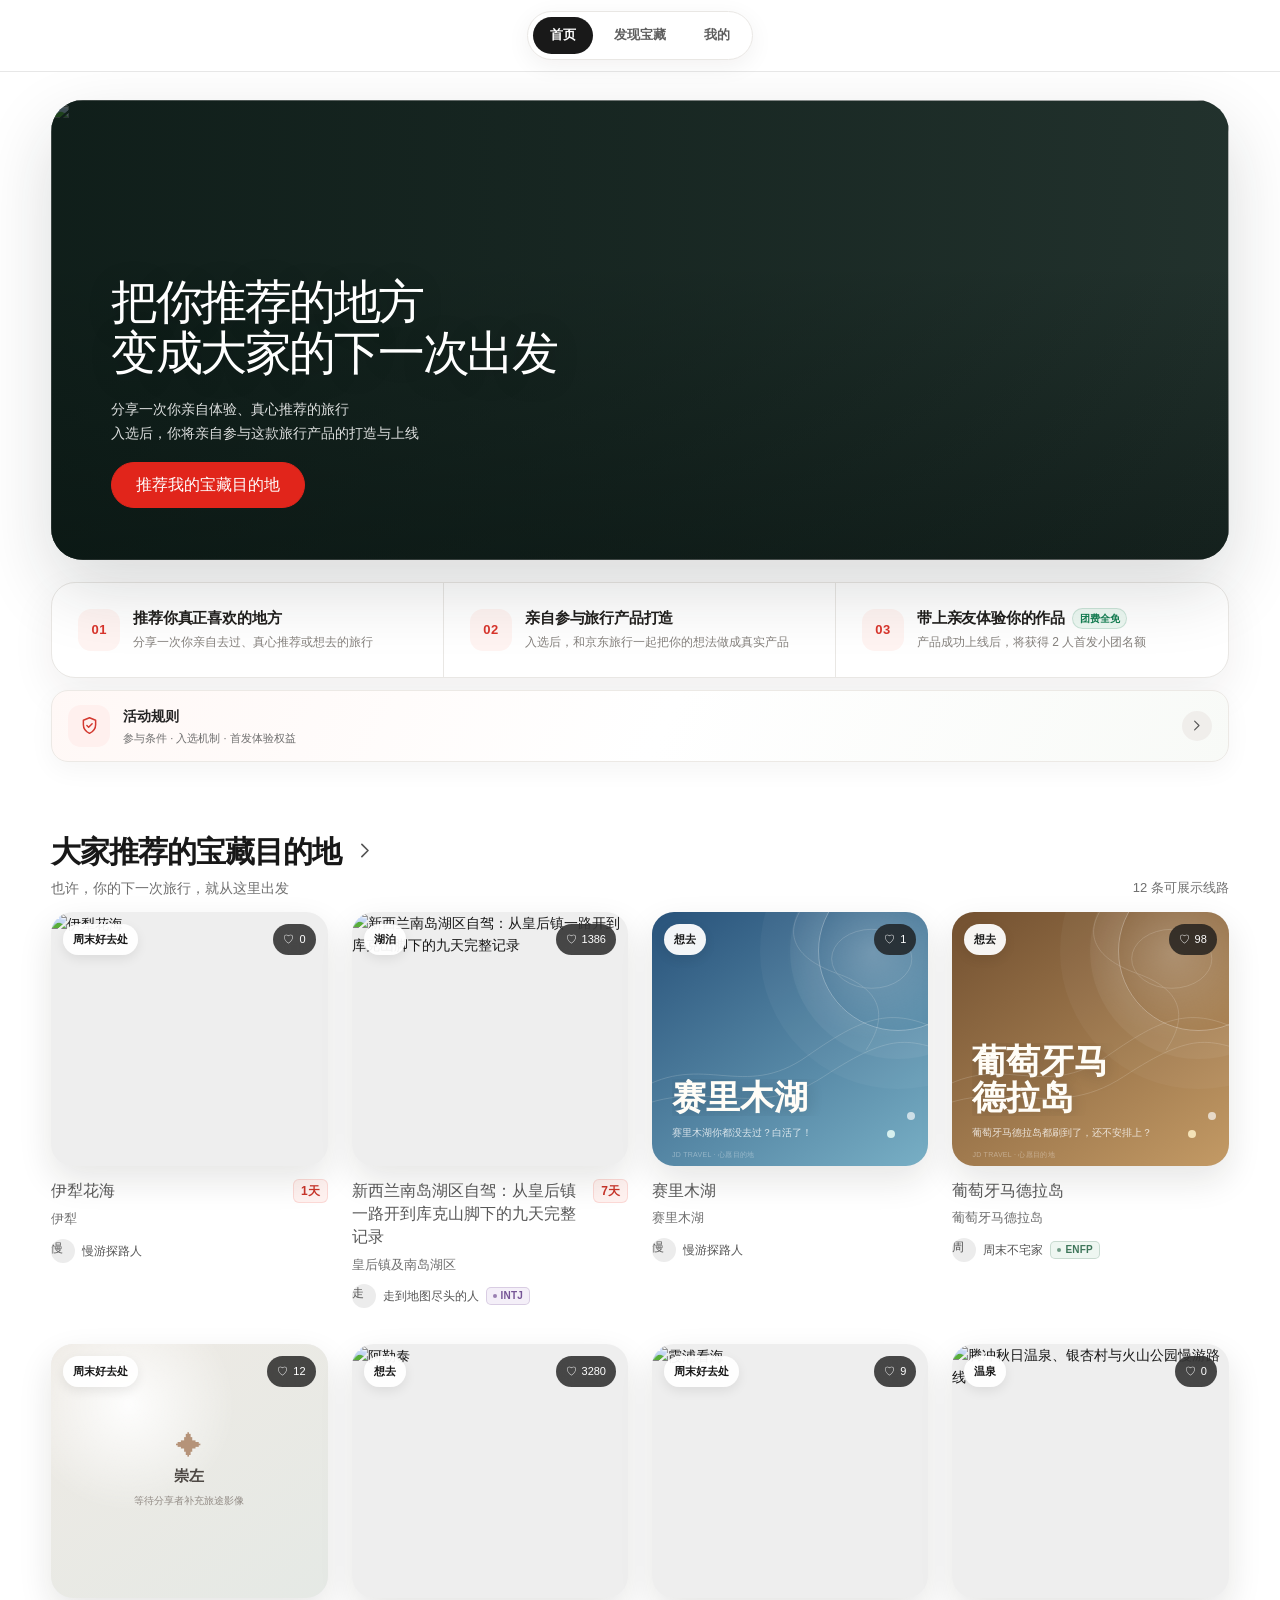
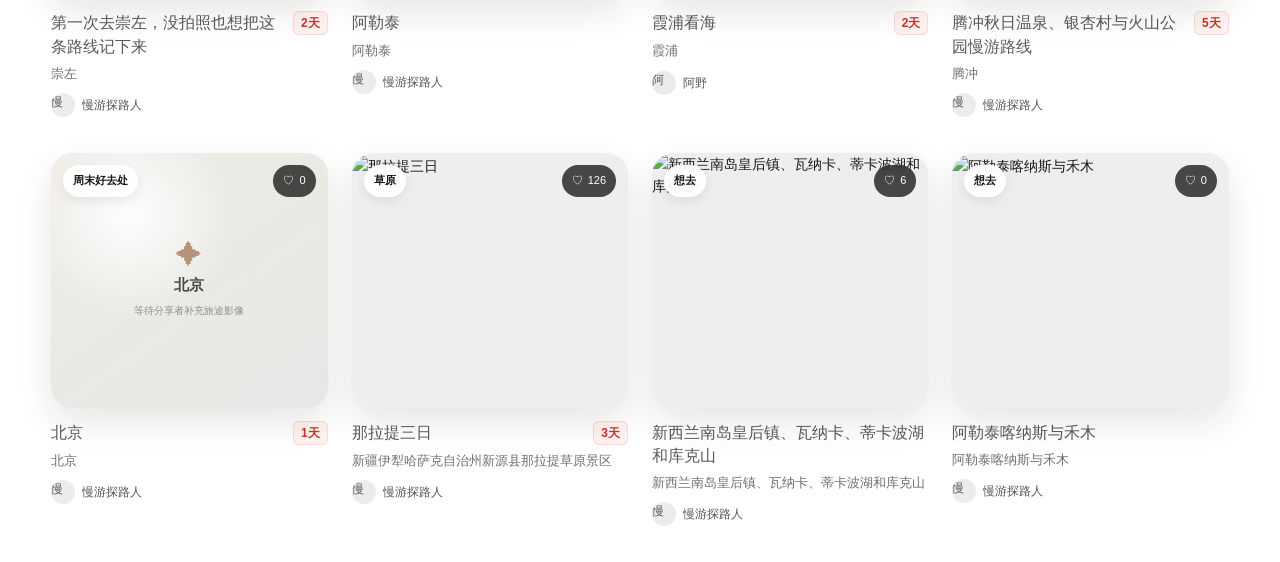
==== app/index.html @ 559a88b2 "Update preview title" ====
<!doctype html>
<html lang="zh-CN">
  <head>
    <meta charset="UTF-8">
    <meta name="viewport" content="width=device-width, initial-scale=1.0">
    <title>集着出去玩（内测）</title>
    <script type="module" crossorigin src="./assets/index-DpXJn8Mh.js"></script>
    <link rel="stylesheet" crossorigin href="./assets/index-B_d1vP-i.css">
  </head>
  <body>
    <div id="customRoot"></div>
  </body>
</html>
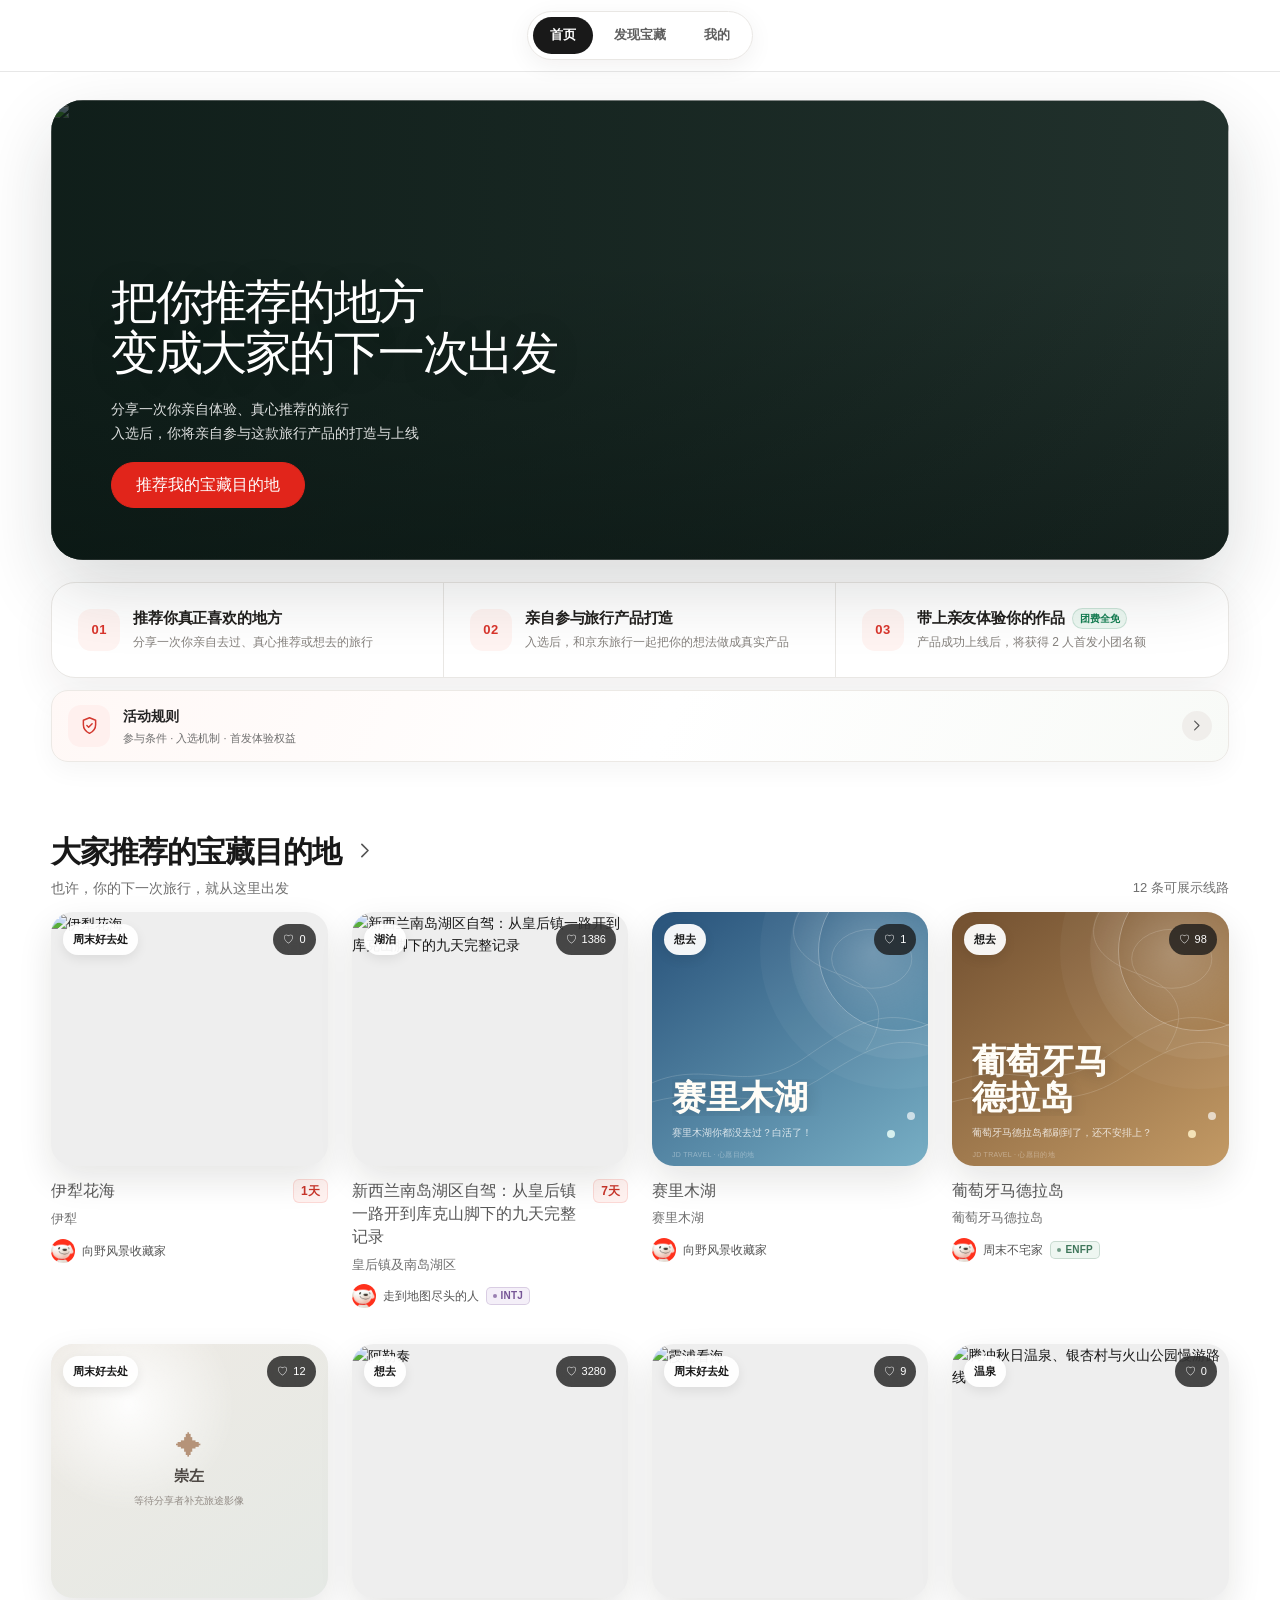
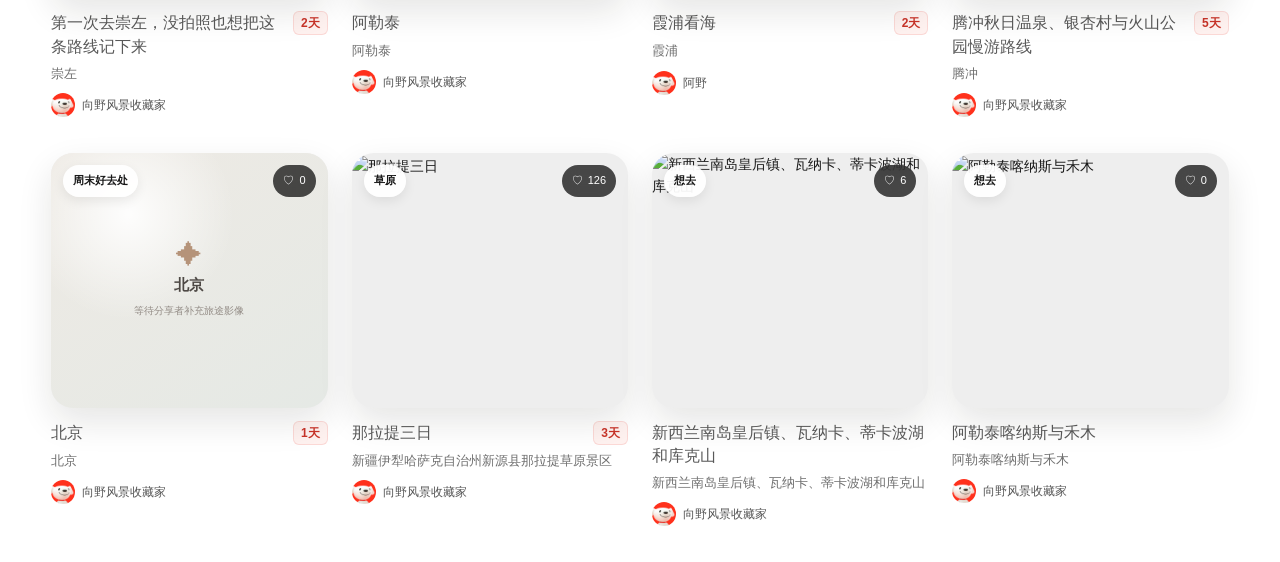
==== commit 4df42aaf: "Add default profile avatar" ====
--- a/app/index.html
+++ b/app/index.html
@@ -4,7 +4,7 @@
     <meta charset="UTF-8">
     <meta name="viewport" content="width=device-width, initial-scale=1.0">
     <title>集着出去玩（内测）</title>
-    <script type="module" crossorigin src="./assets/index-DpXJn8Mh.js"></script>
+    <script type="module" crossorigin src="./assets/index-f9IXZEiB.js"></script>
     <link rel="stylesheet" crossorigin href="./assets/index-B_d1vP-i.css">
   </head>
   <body>
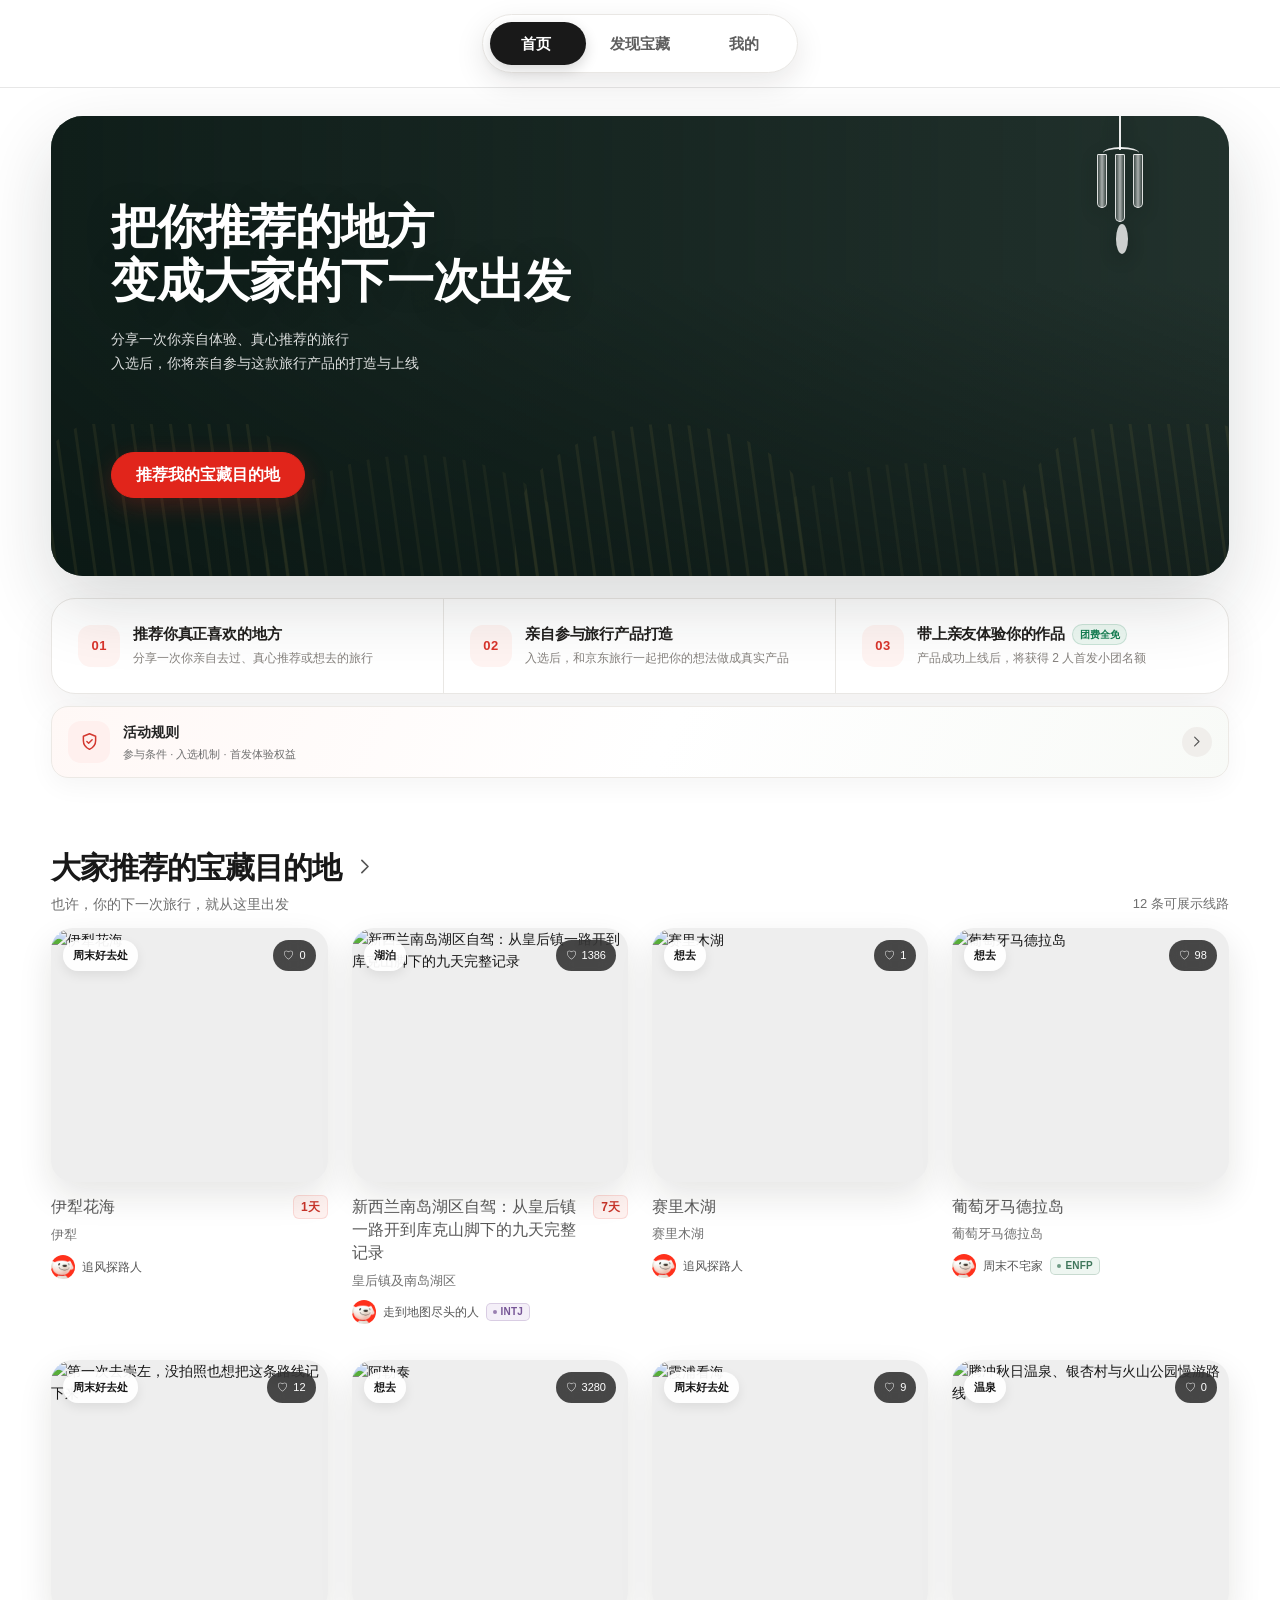
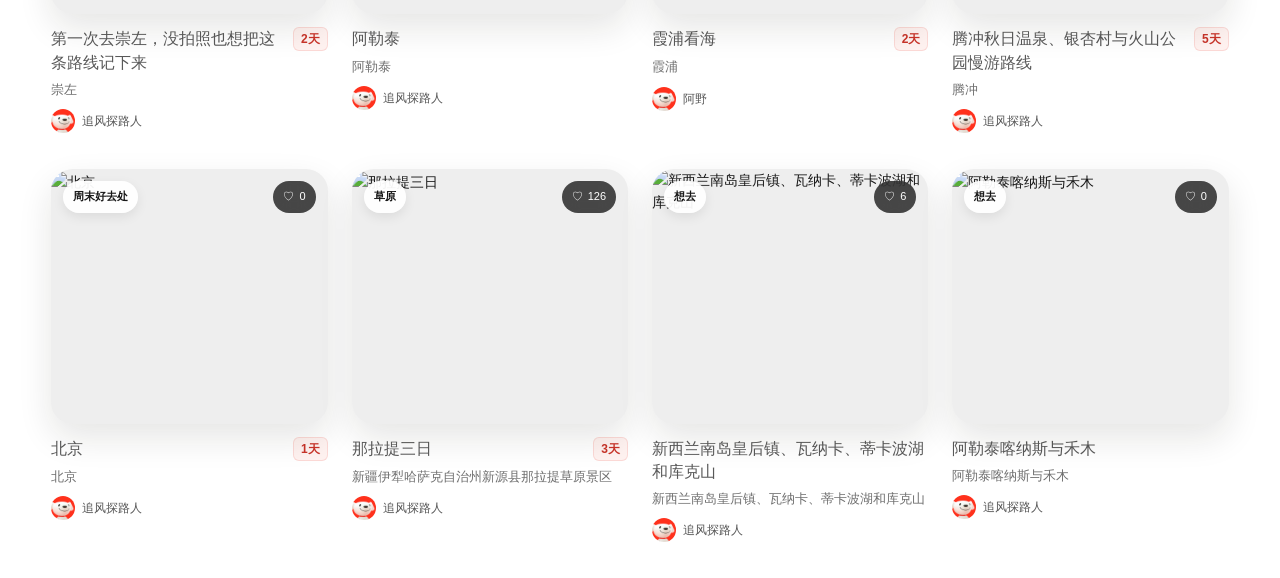
==== commit 45ce6eb8: "Sync latest mobile preview" ====
--- a/app/index.html
+++ b/app/index.html
@@ -4,8 +4,8 @@
     <meta charset="UTF-8">
     <meta name="viewport" content="width=device-width, initial-scale=1.0">
     <title>集着出去玩（内测）</title>
-    <script type="module" crossorigin src="./assets/index-f9IXZEiB.js"></script>
-    <link rel="stylesheet" crossorigin href="./assets/index-B_d1vP-i.css">
+    <script type="module" crossorigin src="./assets/index-DPObmPVU.js"></script>
+    <link rel="stylesheet" crossorigin href="./assets/index-DCfdMtRC.css">
   </head>
   <body>
     <div id="customRoot"></div>
--- a/app/assets/index-DCfdMtRC.css
+++ b/app/assets/index-DCfdMtRC.css
@@ -0,0 +1 @@
+[class*=jd-]::-ms-clear,[class*=jd-] input::-ms-clear,[class*=jd-] input::-ms-reveal,[class^=jd-]::-ms-clear,[class^=jd-] input::-ms-clear,[class^=jd-] input::-ms-reveal{display:none}body,html{width:100%;height:100%}input::-ms-clear,input::-ms-reveal{display:none}*,:after,:before{box-sizing:border-box}html{font-family:sans-serif;line-height:1.15;-webkit-text-size-adjust:100%;-ms-text-size-adjust:100%;-ms-overflow-style:scrollbar;-webkit-tap-highlight-color:rgba(0,0,0,0)}@-ms-viewport{width:device-width}body{margin:0;color:var(--jd-color-text-300);font-size:var(--jd-font-size-14);font-family:var(--jd-font-family);font-variant:tabular-nums;line-height:var(--jd-line-height-base);background-color:var(--jd-color-surface-200);font-feature-settings:"tnum"}[tabindex="-1"]:focus{outline:none!important}hr{box-sizing:content-box;height:0;overflow:visible}h1,h2,h3,h4,h5,h6{margin-top:0;margin-bottom:.5em;color:var(--jd-color-text-300);font-weight:500}p{margin-top:0;margin-bottom:1em}abbr[data-original-title],abbr[title]{text-decoration:underline;-webkit-text-decoration:underline dotted;text-decoration:underline dotted;border-bottom:0;cursor:help}address{margin-bottom:1em;font-style:normal;line-height:inherit}input[type=number],input[type=password],input[type=text],textarea{-webkit-appearance:none}dl,ol,ul{margin-top:0;margin-bottom:1em}ol ol,ol ul,ul ol,ul ul{margin-bottom:0}dt{font-weight:500}dd{margin-bottom:.5em;margin-left:0}blockquote{margin:0 0 1em}dfn{font-style:italic}b,strong{font-weight:bolder}small{font-size:80%}sub,sup{position:relative;font-size:75%;line-height:0;vertical-align:baseline}sub{bottom:-.25em}sup{top:-.5em}a{color:var(--jd-color-brand-normal);text-decoration:none;background-color:transparent;outline:none;cursor:pointer;transition:color .3s;-webkit-text-decoration-skip:objects}a:hover{color:var(--jd-color-brand-hover)}a:active{color:var(--jd-color-brand-active)}a:active,a:focus,a:hover{text-decoration:none;outline:0}a[disabled]{color:var(--jd-color-text-100);cursor:not-allowed}code,kbd,pre,samp{font-size:1em;font-family:var(--jd-font-family)}pre{margin-top:0;margin-bottom:1em;overflow:auto}figure{margin:0 0 1em}img{vertical-align:middle;border-style:none}[role=button],a,area,button,input:not([type=range]),label,select,summary,textarea{touch-action:manipulation}table{border-collapse:collapse}caption{padding-top:.75em;padding-bottom:.3em;color:var(--jd-color-text-200);text-align:left;caption-side:bottom}button,input,optgroup,select,textarea{margin:0;color:inherit;font-size:inherit;font-family:inherit;line-height:inherit}button,input{overflow:visible}button,select{text-transform:none}[type=reset],[type=submit],button,html [type=button]{-webkit-appearance:button}[type=button]::-moz-focus-inner,[type=reset]::-moz-focus-inner,[type=submit]::-moz-focus-inner,button::-moz-focus-inner{padding:0;border-style:none}input[type=checkbox],input[type=radio]{box-sizing:border-box;padding:0}input[type=date],input[type=datetime-local],input[type=month],input[type=time]{-webkit-appearance:listbox}textarea{overflow:auto;resize:vertical}fieldset{min-width:0;margin:0;padding:0;border:0}legend{display:block;width:100%;max-width:100%;margin-bottom:.5em;padding:0;color:inherit;font-size:1.5em;line-height:inherit;white-space:normal}progress{vertical-align:baseline}[type=number]::-webkit-inner-spin-button,[type=number]::-webkit-outer-spin-button{height:auto}[type=search]{outline-offset:-2px;-webkit-appearance:none}[type=search]::-webkit-search-cancel-button,[type=search]::-webkit-search-decoration{-webkit-appearance:none}::-webkit-file-upload-button{font:inherit;-webkit-appearance:button}output{display:inline-block}summary{display:list-item}template{display:none}[hidden]{display:none!important}mark{padding:.2em;background-color:var(--jd-color-yellow-1)}::-moz-selection{color:var(--jd-color-text-white);background:var(--jd-color-brand-normal)}::selection{color:var(--jd-color-text-white);background:var(--jd-color-brand-normal)}.clearfix:after,.clearfix:before{display:table;content:""}.clearfix:after{clear:both}.jd-icon{text-rendering:optimizelegibility}.jd-icon>*{line-height:1}.jd-icon svg{display:inline-block}.jd-icon:before{display:none}.jd-icon .jd-icon-icon{display:block}.jd-icon>.jd-icon{line-height:0;vertical-align:0}.jd-icon[tabindex]{cursor:pointer}.jd-icon-spin,.jd-icon-spin:before{display:inline-block;animation:loadingCircle 1s linear infinite}.jd-fade-appear,.jd-fade-enter,.jd-fade-leave{animation-duration:.2s;animation-fill-mode:both;animation-play-state:paused}.jd-fade-appear.jd-fade-appear-active,.jd-fade-enter.jd-fade-enter-active{animation-name:FadeIn;animation-play-state:running}.jd-fade-leave.jd-fade-leave-active{animation-name:FadeOut;animation-play-state:running;pointer-events:none}.jd-fade-appear,.jd-fade-enter{opacity:0}.jd-fade-appear,.jd-fade-enter,.jd-fade-leave{animation-timing-function:linear}@keyframes FadeIn{0%{opacity:0}to{opacity:1}}@keyframes FadeOut{0%{opacity:1}to{opacity:0}}.jd-move-up-appear,.jd-move-up-enter,.jd-move-up-leave{animation-duration:.2s;animation-fill-mode:both;animation-play-state:paused}.jd-move-up-appear.jd-move-up-appear-active,.jd-move-up-enter.jd-move-up-enter-active{animation-name:MoveUpIn;animation-play-state:running}.jd-move-up-leave.jd-move-up-leave-active{animation-name:MoveUpOut;animation-play-state:running;pointer-events:none}.jd-move-up-appear,.jd-move-up-enter{opacity:0;animation-timing-function:cubic-bezier(.08,.82,.17,1)}.jd-move-up-leave{animation-timing-function:cubic-bezier(.6,.04,.98,.34)}.jd-move-down-appear,.jd-move-down-enter,.jd-move-down-leave{animation-duration:.2s;animation-fill-mode:both;animation-play-state:paused}.jd-move-down-appear.jd-move-down-appear-active,.jd-move-down-enter.jd-move-down-enter-active{animation-name:MoveDownIn;animation-play-state:running}.jd-move-down-leave.jd-move-down-leave-active{animation-name:MoveDownOut;animation-play-state:running;pointer-events:none}.jd-move-down-appear,.jd-move-down-enter{opacity:0;animation-timing-function:cubic-bezier(.08,.82,.17,1)}.jd-move-down-leave{animation-timing-function:cubic-bezier(.6,.04,.98,.34)}.jd-move-left-appear,.jd-move-left-enter,.jd-move-left-leave{animation-duration:.2s;animation-fill-mode:both;animation-play-state:paused}.jd-move-left-appear.jd-move-left-appear-active,.jd-move-left-enter.jd-move-left-enter-active{animation-name:MoveLeftIn;animation-play-state:running}.jd-move-left-leave.jd-move-left-leave-active{animation-name:MoveLeftOut;animation-play-state:running;pointer-events:none}.jd-move-left-appear,.jd-move-left-enter{opacity:0;animation-timing-function:cubic-bezier(.08,.82,.17,1)}.jd-move-left-leave{animation-timing-function:cubic-bezier(.6,.04,.98,.34)}.jd-move-right-appear,.jd-move-right-enter,.jd-move-right-leave{animation-duration:.2s;animation-fill-mode:both;animation-play-state:paused}.jd-move-right-appear.jd-move-right-appear-active,.jd-move-right-enter.jd-move-right-enter-active{animation-name:MoveRightIn;animation-play-state:running}.jd-move-right-leave.jd-move-right-leave-active{animation-name:MoveRightOut;animation-play-state:running;pointer-events:none}.jd-move-right-appear,.jd-move-right-enter{opacity:0;animation-timing-function:cubic-bezier(.08,.82,.17,1)}.jd-move-right-leave{animation-timing-function:cubic-bezier(.6,.04,.98,.34)}@keyframes MoveDownIn{0%{transform:translateY(100%);transform-origin:0 0;opacity:0}to{transform:translateY(0);transform-origin:0 0;opacity:1}}@keyframes MoveDownOut{0%{transform:translateY(0);transform-origin:0 0;opacity:1}to{transform:translateY(100%);transform-origin:0 0;opacity:0}}@keyframes MoveLeftIn{0%{transform:translate(-100%);transform-origin:0 0;opacity:0}to{transform:translate(0);transform-origin:0 0;opacity:1}}@keyframes MoveLeftOut{0%{transform:translate(0);transform-origin:0 0;opacity:1}to{transform:translate(-100%);transform-origin:0 0;opacity:0}}@keyframes MoveRightIn{0%{transform:translate(100%);transform-origin:0 0;opacity:0}to{transform:translate(0);transform-origin:0 0;opacity:1}}@keyframes MoveRightOut{0%{transform:translate(0);transform-origin:0 0;opacity:1}to{transform:translate(100%);transform-origin:0 0;opacity:0}}@keyframes MoveUpIn{0%{transform:translateY(-100%);transform-origin:0 0;opacity:0}to{transform:translateY(0);transform-origin:0 0;opacity:1}}@keyframes MoveUpOut{0%{transform:translateY(0);transform-origin:0 0;opacity:1}to{transform:translateY(-100%);transform-origin:0 0;opacity:0}}@keyframes loadingCircle{to{transform:rotate(1turn)}}[jd-click-animating-without-extra-node=true],[jd-click-animating=true]{position:relative}html{--wave-shadow-color:var(--jd-color-brand-normal);--scroll-bar:0}.jd-click-animating-node,[jd-click-animating-without-extra-node=true]:after{position:absolute;inset:0;display:block;border-radius:inherit;box-shadow:none;opacity:.2;content:"";pointer-events:none}@keyframes waveEffect{to{box-shadow:0 0 0 var(--jd-color-brand-normal);box-shadow:0 0 0 6px var(--wave-shadow-color)}}@keyframes fadeEffect{to{opacity:0}}.jd-slide-up-appear,.jd-slide-up-enter,.jd-slide-up-leave{animation-duration:.2s;animation-fill-mode:both;animation-play-state:paused}.jd-slide-up-appear.jd-slide-up-appear-active,.jd-slide-up-enter.jd-slide-up-enter-active{animation-name:SlideUpIn;animation-play-state:running}.jd-slide-up-leave.jd-slide-up-leave-active{animation-name:SlideUpOut;animation-play-state:running;pointer-events:none}.jd-slide-up-appear,.jd-slide-up-enter{transform:scale(0);transform-origin:0 0;opacity:0;animation-timing-function:cubic-bezier(.23,1,.32,1);animation-duration:.1s}.jd-slide-up-leave{animation-timing-function:cubic-bezier(.755,.05,.855,.06);animation-duration:.1s}.jd-slide-down-appear,.jd-slide-down-enter,.jd-slide-down-leave{animation-duration:.2s;animation-fill-mode:both;animation-play-state:paused}.jd-slide-down-appear.jd-slide-down-appear-active,.jd-slide-down-enter.jd-slide-down-enter-active{animation-name:SlideDownIn;animation-play-state:running}.jd-slide-down-leave.jd-slide-down-leave-active{animation-name:SlideDownOut;animation-play-state:running;pointer-events:none}.jd-slide-down-appear,.jd-slide-down-enter{transform:scale(0);transform-origin:0 0;opacity:0;animation-timing-function:cubic-bezier(.23,1,.32,1);animation-duration:.1s}.jd-slide-down-leave{animation-timing-function:cubic-bezier(.755,.05,.855,.06);animation-duration:.1s}.jd-slide-left-appear,.jd-slide-left-enter,.jd-slide-left-leave{animation-duration:.2s;animation-fill-mode:both;animation-play-state:paused}.jd-slide-left-appear.jd-slide-left-appear-active,.jd-slide-left-enter.jd-slide-left-enter-active{animation-name:SlideLeftIn;animation-play-state:running}.jd-slide-left-leave.jd-slide-left-leave-active{animation-name:SlideLeftOut;animation-play-state:running;pointer-events:none}.jd-slide-left-appear,.jd-slide-left-enter{transform:scale(0);transform-origin:0 0;opacity:0;animation-timing-function:cubic-bezier(.23,1,.32,1);animation-duration:.1s}.jd-slide-left-leave{animation-timing-function:cubic-bezier(.755,.05,.855,.06);animation-duration:.1s}.jd-slide-right-appear,.jd-slide-right-enter,.jd-slide-right-leave{animation-duration:.2s;animation-fill-mode:both;animation-play-state:paused}.jd-slide-right-appear.jd-slide-right-appear-active,.jd-slide-right-enter.jd-slide-right-enter-active{animation-name:SlideRightIn;animation-play-state:running}.jd-slide-right-leave.jd-slide-right-leave-active{animation-name:SlideRightOut;animation-play-state:running;pointer-events:none}.jd-slide-right-appear,.jd-slide-right-enter{transform:scale(0);transform-origin:0 0;opacity:0;animation-timing-function:cubic-bezier(.23,1,.32,1);animation-duration:.1s}.jd-slide-right-leave{animation-timing-function:cubic-bezier(.755,.05,.855,.06);animation-duration:.1s}@keyframes SlideUpIn{0%{transform:scaleY(.8);transform-origin:0 0;opacity:0}to{transform:scaleY(1);transform-origin:0 0;opacity:1}}@keyframes SlideUpOut{0%{transform:scaleY(1);transform-origin:0 0;opacity:1}to{transform:scaleY(.8);transform-origin:0 0;opacity:0}}@keyframes SlideDownIn{0%{transform:scaleY(.8);transform-origin:100% 100%;opacity:0}to{transform:scaleY(1);transform-origin:100% 100%;opacity:1}}@keyframes SlideDownOut{0%{transform:scaleY(1);transform-origin:100% 100%;opacity:1}to{transform:scaleY(.8);transform-origin:100% 100%;opacity:0}}@keyframes SlideLeftIn{0%{transform:scaleX(.8);transform-origin:0 0;opacity:0}to{transform:scaleX(1);transform-origin:0 0;opacity:1}}@keyframes SlideLeftOut{0%{transform:scaleX(1);transform-origin:0 0;opacity:1}to{transform:scaleX(.8);transform-origin:0 0;opacity:0}}@keyframes SlideRightIn{0%{transform:scaleX(.8);transform-origin:100% 0;opacity:0}to{transform:scaleX(1);transform-origin:100% 0;opacity:1}}@keyframes SlideRightOut{0%{transform:scaleX(1);transform-origin:100% 0;opacity:1}to{transform:scaleX(.8);transform-origin:100% 0;opacity:0}}.jd-zoom-appear,.jd-zoom-enter,.jd-zoom-leave{animation-duration:.2s;animation-fill-mode:both;animation-play-state:paused}.jd-zoom-appear.jd-zoom-appear-active,.jd-zoom-enter.jd-zoom-enter-active{animation-name:ZoomIn;animation-play-state:running}.jd-zoom-leave.jd-zoom-leave-active{animation-name:ZoomOut;animation-play-state:running;pointer-events:none}.jd-zoom-appear,.jd-zoom-enter{transform:scale(0);opacity:0;animation-timing-function:cubic-bezier(.08,.82,.17,1)}.jd-zoom-appear-prepare,.jd-zoom-enter-prepare{transform:none}.jd-zoom-leave{animation-timing-function:cubic-bezier(.78,.14,.15,.86)}.jd-zoom-big-appear,.jd-zoom-big-enter,.jd-zoom-big-leave{animation-duration:.2s;animation-fill-mode:both;animation-play-state:paused}.jd-zoom-big-appear.jd-zoom-big-appear-active,.jd-zoom-big-enter.jd-zoom-big-enter-active{animation-name:ZoomBigIn;animation-play-state:running}.jd-zoom-big-leave.jd-zoom-big-leave-active{animation-name:ZoomBigOut;animation-play-state:running;pointer-events:none}.jd-zoom-big-appear,.jd-zoom-big-enter{transform:scale(0);opacity:0;animation-timing-function:cubic-bezier(.08,.82,.17,1)}.jd-zoom-big-appear-prepare,.jd-zoom-big-enter-prepare{transform:none}.jd-zoom-big-leave{animation-timing-function:cubic-bezier(.78,.14,.15,.86)}.jd-zoom-big-fast-appear,.jd-zoom-big-fast-enter,.jd-zoom-big-fast-leave{animation-duration:.1s;animation-fill-mode:both;animation-play-state:paused}.jd-zoom-big-fast-appear.jd-zoom-big-fast-appear-active,.jd-zoom-big-fast-enter.jd-zoom-big-fast-enter-active{animation-name:ZoomBigIn;animation-play-state:running}.jd-zoom-big-fast-leave.jd-zoom-big-fast-leave-active{animation-name:ZoomBigOut;animation-play-state:running;pointer-events:none}.jd-zoom-big-fast-appear,.jd-zoom-big-fast-enter{transform:scale(0);opacity:0;animation-timing-function:cubic-bezier(.08,.82,.17,1)}.jd-zoom-big-fast-appear-prepare,.jd-zoom-big-fast-enter-prepare{transform:none}.jd-zoom-big-fast-leave{animation-timing-function:cubic-bezier(.78,.14,.15,.86)}.jd-zoom-up-appear,.jd-zoom-up-enter,.jd-zoom-up-leave{animation-duration:.2s;animation-fill-mode:both;animation-play-state:paused}.jd-zoom-up-appear.jd-zoom-up-appear-active,.jd-zoom-up-enter.jd-zoom-up-enter-active{animation-name:ZoomUpIn;animation-play-state:running}.jd-zoom-up-leave.jd-zoom-up-leave-active{animation-name:ZoomUpOut;animation-play-state:running;pointer-events:none}.jd-zoom-up-appear,.jd-zoom-up-enter{transform:scale(0);opacity:0;animation-timing-function:cubic-bezier(.08,.82,.17,1)}.jd-zoom-up-appear-prepare,.jd-zoom-up-enter-prepare{transform:none}.jd-zoom-up-leave{animation-timing-function:cubic-bezier(.78,.14,.15,.86)}.jd-zoom-down-appear,.jd-zoom-down-enter,.jd-zoom-down-leave{animation-duration:.2s;animation-fill-mode:both;animation-play-state:paused}.jd-zoom-down-appear.jd-zoom-down-appear-active,.jd-zoom-down-enter.jd-zoom-down-enter-active{animation-name:ZoomDownIn;animation-play-state:running}.jd-zoom-down-leave.jd-zoom-down-leave-active{animation-name:ZoomDownOut;animation-play-state:running;pointer-events:none}.jd-zoom-down-appear,.jd-zoom-down-enter{transform:scale(0);opacity:0;animation-timing-function:cubic-bezier(.08,.82,.17,1)}.jd-zoom-down-appear-prepare,.jd-zoom-down-enter-prepare{transform:none}.jd-zoom-down-leave{animation-timing-function:cubic-bezier(.78,.14,.15,.86)}.jd-zoom-left-appear,.jd-zoom-left-enter,.jd-zoom-left-leave{animation-duration:.2s;animation-fill-mode:both;animation-play-state:paused}.jd-zoom-left-appear.jd-zoom-left-appear-active,.jd-zoom-left-enter.jd-zoom-left-enter-active{animation-name:ZoomLeftIn;animation-play-state:running}.jd-zoom-left-leave.jd-zoom-left-leave-active{animation-name:ZoomLeftOut;animation-play-state:running;pointer-events:none}.jd-zoom-left-appear,.jd-zoom-left-enter{transform:scale(0);opacity:0;animation-timing-function:cubic-bezier(.08,.82,.17,1)}.jd-zoom-left-appear-prepare,.jd-zoom-left-enter-prepare{transform:none}.jd-zoom-left-leave{animation-timing-function:cubic-bezier(.78,.14,.15,.86)}.jd-zoom-right-appear,.jd-zoom-right-enter,.jd-zoom-right-leave{animation-duration:.2s;animation-fill-mode:both;animation-play-state:paused}.jd-zoom-right-appear.jd-zoom-right-appear-active,.jd-zoom-right-enter.jd-zoom-right-enter-active{animation-name:ZoomRightIn;animation-play-state:running}.jd-zoom-right-leave.jd-zoom-right-leave-active{animation-name:ZoomRightOut;animation-play-state:running;pointer-events:none}.jd-zoom-right-appear,.jd-zoom-right-enter{transform:scale(0);opacity:0;animation-timing-function:cubic-bezier(.08,.82,.17,1)}.jd-zoom-right-appear-prepare,.jd-zoom-right-enter-prepare{transform:none}.jd-zoom-right-leave{animation-timing-function:cubic-bezier(.78,.14,.15,.86)}@keyframes ZoomIn{0%{transform:scale(.2);opacity:0}to{transform:scale(1);opacity:1}}@keyframes ZoomOut{0%{transform:scale(1)}to{transform:scale(.2);opacity:0}}@keyframes ZoomBigIn{0%{transform:scale(.8);opacity:0}to{transform:scale(1);opacity:1}}@keyframes ZoomBigOut{0%{transform:scale(1)}to{transform:scale(.8);opacity:0}}@keyframes ZoomUpIn{0%{transform:scale(.8);transform-origin:50% 0;opacity:0}to{transform:scale(1);transform-origin:50% 0}}@keyframes ZoomUpOut{0%{transform:scale(1);transform-origin:50% 0}to{transform:scale(.8);transform-origin:50% 0;opacity:0}}@keyframes ZoomLeftIn{0%{transform:scale(.8);transform-origin:0 50%;opacity:0}to{transform:scale(1);transform-origin:0 50%}}@keyframes ZoomLeftOut{0%{transform:scale(1);transform-origin:0 50%}to{transform:scale(.8);transform-origin:0 50%;opacity:0}}@keyframes ZoomRightIn{0%{transform:scale(.8);transform-origin:100% 50%;opacity:0}to{transform:scale(1);transform-origin:100% 50%}}@keyframes ZoomRightOut{0%{transform:scale(1);transform-origin:100% 50%}to{transform:scale(.8);transform-origin:100% 50%;opacity:0}}@keyframes ZoomDownIn{0%{transform:scale(.8);transform-origin:50% 100%;opacity:0}to{transform:scale(1);transform-origin:50% 100%}}@keyframes ZoomDownOut{0%{transform:scale(1);transform-origin:50% 100%}to{transform:scale(.8);transform-origin:50% 100%;opacity:0}}.ant-motion-collapse-legacy{overflow:hidden}.ant-motion-collapse,.ant-motion-collapse-legacy-active{transition:height .2s cubic-bezier(.645,.045,.355,1),opacity .2s cubic-bezier(.645,.045,.355,1)!important}.ant-motion-collapse{overflow:hidden}:root{--jd-color-red-1:#fceded;--jd-color-red-2:#fedada;--jd-color-red-3:#fdb1b3;--jd-color-red-4:#f88996;--jd-color-red-5:#fb6270;--jd-color-red-6:#f33b50;--jd-color-red-7:#c22f40;--jd-color-red-8:#922330;--jd-color-red-9:#611820;--jd-color-red-10:#310c10;--jd-color-orange-1:#fcefe0;--jd-color-orange-2:#fddebf;--jd-color-orange-3:#f9c999;--jd-color-orange-4:#f6b585;--jd-color-orange-5:#fca754;--jd-color-orange-6:#f08433;--jd-color-orange-7:#c96524;--jd-color-orange-8:#904f1f;--jd-color-orange-9:#603514;--jd-color-orange-10:#301a0a;--jd-color-yellow-1:#fefaec;--jd-color-yellow-2:#f9f0d6;--jd-color-yellow-3:#fdebb5;--jd-color-yellow-4:#fbe08f;--jd-color-yellow-5:#fad66a;--jd-color-yellow-6:#f9cc45;--jd-color-yellow-7:#c7a337;--jd-color-yellow-8:#957a29;--jd-color-yellow-9:#64521c;--jd-color-yellow-10:#32290e;--jd-color-green-1:#e7f3f0;--jd-color-green-2:#b8f2d9;--jd-color-green-3:#7ee6b9;--jd-color-green-4:#4adf99;--jd-color-green-5:#00ca7f;--jd-color-green-6:#00b26f;--jd-color-green-7:#009a5f;--jd-color-green-8:#008350;--jd-color-green-9:#005734;--jd-color-green-10:#002f1a;--jd-color-cyan-1:#e4f4f6;--jd-color-cyan-2:#d2f0f4;--jd-color-cyan-3:#a4e1e9;--jd-color-cyan-4:#77d2df;--jd-color-cyan-5:#49c3d4;--jd-color-cyan-6:#1cb4c9;--jd-color-cyan-7:#1690a1;--jd-color-cyan-8:#116c79;--jd-color-cyan-9:#0b4850;--jd-color-cyan-10:#062428;--jd-color-blue-1:#eaf1fe;--jd-color-blue-2:#d6e3fd;--jd-color-blue-3:#adc7fc;--jd-color-blue-4:#83abfa;--jd-color-blue-5:#598ef8;--jd-color-blue-6:#3768fa;--jd-color-blue-7:#1f57c8;--jd-color-blue-8:#174196;--jd-color-blue-9:#102d68;--jd-color-blue-10:#091a3c;--jd-color-purple-1:#f1ecfa;--jd-color-purple-2:#e2d9f5;--jd-color-purple-3:#c5b3eb;--jd-color-purple-4:#a98de0;--jd-color-purple-5:#8c67d6;--jd-color-purple-6:#6f41cc;--jd-color-purple-7:#5934a3;--jd-color-purple-8:#43277a;--jd-color-purple-9:#2c1a52;--jd-color-purple-10:#160d29;--jd-color-fuchsia-1:#faedfb;--jd-color-fuchsia-2:#f2d8f3;--jd-color-fuchsia-3:#e5b0e7;--jd-color-fuchsia-4:#d789da;--jd-color-fuchsia-5:#ca61ce;--jd-color-fuchsia-6:#bd3ac2;--jd-color-fuchsia-7:#972e9b;--jd-color-fuchsia-8:#712374;--jd-color-fuchsia-9:#4c174e;--jd-color-fuchsia-10:#260c27;--jd-color-gray-1:#f7f7f7;--jd-color-gray-2:#f0f0f0;--jd-color-gray-3:#ebebeb;--jd-color-gray-4:#e6e6e6;--jd-color-gray-5:#d9d9d9;--jd-color-gray-6:#ccc;--jd-color-gray-7:#b5b5b5;--jd-color-gray-8:#8c8c8c;--jd-color-gray-9:#666;--jd-color-gray-10:#595959;--jd-color-gray-11:#333;--jd-color-gray-12:#262626;--jd-color-white-1:hsla(0,0%,100%,.1);--jd-color-white-2:hsla(0,0%,100%,.2);--jd-color-white-3:hsla(0,0%,100%,.3);--jd-color-white-4:hsla(0,0%,100%,.4);--jd-color-white-5:hsla(0,0%,100%,.5);--jd-color-white-6:hsla(0,0%,100%,.6);--jd-color-white-7:hsla(0,0%,100%,.7);--jd-color-white-8:hsla(0,0%,100%,.8);--jd-color-white-9:hsla(0,0%,100%,.9);--jd-color-white-10:#fff;--jd-color-white-constant:#fff;--jd-color-black-1:rgba(0,0,0,.1);--jd-color-black-2:rgba(0,0,0,.2);--jd-color-black-3:rgba(0,0,0,.3);--jd-color-black-4:rgba(0,0,0,.4);--jd-color-black-5:rgba(0,0,0,.5);--jd-color-black-6:rgba(0,0,0,.6);--jd-color-black-7:rgba(0,0,0,.7);--jd-color-black-8:rgba(0,0,0,.8);--jd-color-black-9:rgba(0,0,0,.9);--jd-color-black-10:#000;--jd-filter-invert:invert(0);--jd-color-azure-1:#f0fcff;--jd-color-azure-2:#d6f5ff;--jd-color-azure-3:#ade8ff;--jd-color-azure-4:#85d8ff;--jd-color-azure-5:#5cc6ff;--jd-color-azure-6:#33b1ff;--jd-color-azure-7:#218cd9;--jd-color-azure-8:#126ab3;--jd-color-azure-9:#074c8c;--jd-color-azure-10:#043366;--jd-color-verdant-1:#fcfff0;--jd-color-verdant-2:#f3ffcc;--jd-color-verdant-3:#e2faa0;--jd-color-verdant-4:#c8ed72;--jd-color-verdant-5:#aee048;--jd-color-verdant-6:#93d321;--jd-color-verdant-7:#70ad13;--jd-color-verdant-8:#508708;--jd-color-verdant-9:#346101;--jd-color-verdant-10:#1d3b00;--jd-color-brand-40:rgba(38,107,246,.25098039215686274);--jd-color-brand-normal:var(--jd-color-blue-6);--jd-color-brand-hover:var(--jd-color-blue-5);--jd-color-brand-click:var(--jd-color-blue-7);--jd-color-brand-disable:var(--jd-color-blue-3);--jd-color-brand-border:var(--jd-color-blue-2);--jd-color-brand-background:var(--jd-color-blue-1);--jd-color-brand-light-normal:#f2f6fe;--jd-color-brand-light-hover:#f6f9ff;--jd-color-brand-light-click:#e5edfe;--jd-color-brand-light-disable:#f8fbff;--jd-color-brand-light-border:var(--jd-color-blue-2);--jd-color-brand-light-background:#f2f6fe;--jd-color-gradient-a-normal:linear-gradient(90deg,#005fee,#266bf6);--jd-color-gradient-a-hover:linear-gradient(90deg,#427bee,#5188f7);--jd-color-gradient-a-click:linear-gradient(90deg,#0f46b5,#1e55c4);--jd-color-gradient-a-disable:linear-gradient(90deg,#b4caf8,#b9cffc);--jd-color-gradient-b-normal:linear-gradient(90deg,#6f17ff,#8348ff);--jd-color-gradient-b-hover:linear-gradient(90deg,#8d46ff,#9c6dff);--jd-color-gradient-b-click:linear-gradient(90deg,#5a13cc,#693acc);--jd-color-gradient-b-disable:linear-gradient(90deg,#c6a3ff,#dbcaff);--jd-color-gradient-ai-normal:linear-gradient(259deg,#8f55fd,#6b36fa 30%,#6b36fa 85%,#3544eb);--jd-color-gradient-ai-hover:linear-gradient(264deg,#ae86fe,#9975fc 30%,#9772fc 85%,#7b7bf4);--jd-color-gradient-ai-click:linear-gradient(259deg,#6239b1,#4d27af 30%,#4b26af 85%,#2e2ea7);--jd-color-gradient-ai-disable:linear-gradient(259deg,#c9b3f4,#beaaf3 35%,#bca8f3 85%,#abacee);--jd-color-gradient-ai-border:linear-gradient(225deg,#eee7fb,#ebe5fa 30%,#eae4fa 85%,#e7e5fa);--jd-color-gradient-ai-background:linear-gradient(259deg,#f3efff,#f4f0ff 30%,#e9edff 85%,#d9ebff);--jd-color-gradient-ai-light-normal:linear-gradient(260deg,#fcf0ff -.2%,#f6f4ff 19.83%,#ebebff 99.93%);--jd-color-gradient-ai-light-hover:linear-gradient(260deg,#fdf7ff -.2%,#fdf8ff 19.83%,#f5f5ff 99.93%);--jd-color-gradient-ai-light-click:linear-gradient(260deg,#f3eeff -.2%,#f1ecff 19.83%,#ececfd 99.93%);--jd-color-gradient-ai-light-disable:linear-gradient(260deg,#f7f2fa -.2%,#f6f3fa 19.83%,#f1f0fa 99.93%);--jd-color-gradient-ai-light-border:linear-gradient(225deg,#f4effc,#f0ebfc 70%,#ebebfb);--jd-color-gradient-ai-light-background:linear-gradient(259deg,#faf6ff,#f2f5ff 70%,#f1f4ff);--jd-color-success-normal:var(--jd-color-green-6);--jd-color-success-hover:var(--jd-color-green-5);--jd-color-success-click:var(--jd-color-green-7);--jd-color-success-disable:var(--jd-color-green-3);--jd-color-success-border:var(--jd-color-green-2);--jd-color-success-background:var(--jd-color-green-1);--jd-color-warning-normal:var(--jd-color-orange-6);--jd-color-warning-hover:var(--jd-color-orange-5);--jd-color-warning-click:var(--jd-color-orange-7);--jd-color-warning-disable:var(--jd-color-orange-3);--jd-color-warning-border:var(--jd-color-orange-2);--jd-color-warning-background:var(--jd-color-orange-1);--jd-color-error-normal:var(--jd-color-red-6);--jd-color-error-hover:var(--jd-color-red-5);--jd-color-error-click:var(--jd-color-red-7);--jd-color-error-disable:var(--jd-color-red-3);--jd-color-error-border:var(--jd-color-red-2);--jd-color-error-background:var(--jd-color-red-1);--jd-color-info-normal:var(--jd-color-blue-6);--jd-color-info-hover:var(--jd-color-blue-5);--jd-color-info-click:var(--jd-color-blue-7);--jd-color-info-disable:var(--jd-color-blue-3);--jd-color-info-border:var(--jd-color-blue-2);--jd-color-info-background:var(--jd-color-blue-1);--jd-color-text-400:var(--jd-color-gray-12);--jd-color-text-300:var(--jd-color-gray-10);--jd-color-text-200:var(--jd-color-gray-8);--jd-color-text-100:var(--jd-color-gray-7);--jd-color-text-white:var(--jd-color-white-constant);--jd-color-line-300:var(--jd-color-gray-7);--jd-color-line-200:var(--jd-color-gray-5);--jd-color-line-100:var(--jd-color-gray-3);--jd-color-line-white:var(--jd-color-white-10);--jd-color-fill-300:var(--jd-color-gray-5);--jd-color-fill-200:var(--jd-color-gray-2);--jd-color-fill-100:var(--jd-color-gray-1);--jd-color-fill-100-50:hsla(0,0%,96.9%,.5);--jd-color-fill-10050:#fbfbfb;--jd-color-fill-white:var(--jd-color-white-10);--jd-color-fill-white-80:hsla(0,0%,100%,.8);--jd-color-fill-white-60:hsla(0,0%,100%,.6);--jd-color-fill-white-40:hsla(0,0%,100%,.4);--jd-color-fill-white-20:hsla(0,0%,100%,.2);--jd-color-surface-500:var(--jd-color-white-10);--jd-color-surface-400:var(--jd-color-white-10);--jd-color-surface-300:var(--jd-color-white-10);--jd-color-surface-200:var(--jd-color-white-10);--jd-color-surface-100:var(--jd-color-gray-1);--jd-color-dark-surface-200:#1f1f1f;--jd-color-surface-overlay:rgba(0,0,0,.6);--jd-color-ai-normal:#a64dff;--jd-color-ai-hover:#ba75ff;--jd-color-ai-click:#823cc7;--jd-color-ai-disable:#d9b5fc;--jd-color-ai-border:#e7d3fa;--jd-color-ai-background:#f5ecff;--jd-color-up-normal:var(--jd-color-red-6);--jd-color-up-hover:var(--jd-color-red-5);--jd-color-up-click:var(--jd-color-red-7);--jd-color-up-disable:var(--jd-color-red-3);--jd-color-up-background:rgba(243,59,80,.04);--jd-color-down-normal:#00cb7f;--jd-color-down-hover:#5fde9a;--jd-color-down-click:#a0edbc;--jd-color-down-disable:#00b26e;--jd-color-down-background:rgba(0,203,127,.06);--jd-color-even-normal:var(--jd-color-gray-7);--jd-color-even-hover:var(--jd-color-gray-6);--jd-color-even-click:var(--jd-color-gray-8);--jd-color-even-disable:var(--jd-color-gray-5);--jd-color-even-background:hsla(0,0%,71%,.1);--jd-shadow-base:0px 1px 3px 0px rgba(0,0,0,.06),0px 2px 6px 0px rgba(0,0,0,.04);--jd-shadow-low:0px 4px 6px 0px rgba(0,0,0,.06),0px 2px 12px 0px rgba(0,0,0,.04);--jd-shadow-middle:0px 12px 24px -4px rgba(0,0,0,.06),0px 4px 28px 0px rgba(0,0,0,.04);--jd-shadow-high:0px 20px 35px -6px rgba(0,0,0,.06),0px 8px 56px -2px rgba(0,0,0,.04);--jd-table-row-hover-color:var(--jd-color-fill-100);--jd-radius-1:2px;--jd-radius-2:4px;--jd-radius-3:6px;--jd-radius-4:8px;--jd-radius-5:10px;--jd-radius-6:12px;--jd-radius-7:16px;--jd-radius-8:20px;--jd-radius-9:24px;--jd-radius-10:32px;--jd-radius-xxl:var(--jd-radius-4);--jd-radius-xl:var(--jd-radius-4);--jd-radius-l:var(--jd-radius-2);--jd-radius-m:var(--jd-radius-2);--jd-radius-s:var(--jd-radius-2);--jd-radius-xs:var(--jd-radius-2);--jd-radius-none:0px;--jd-radius-circle:50%;--jd-size-1:16px;--jd-size-2:18px;--jd-size-3:20px;--jd-size-4:24px;--jd-size-5:28px;--jd-size-6:32px;--jd-size-7:40px;--jd-size-8:48px;--jd-size-9:56px;--jd-size-10:64px;--jd-size-xl:var(--jd-size-8);--jd-size-l:var(--jd-size-7);--jd-size-m:var(--jd-size-6);--jd-size-s:var(--jd-size-5);--jd-size-xs:var(--jd-size-4);--jd-size-xxs:var(--jd-size-3);--jd-spacing-1:2px;--jd-spacing-2:4px;--jd-spacing-3:8px;--jd-spacing-4:12px;--jd-spacing-5:16px;--jd-spacing-6:20px;--jd-spacing-7:24px;--jd-spacing-8:32px;--jd-spacing-9:40px;--jd-spacing-10:48px;--jd-spacing-horizontal-3xl:var(--jd-spacing-9);--jd-spacing-horizontal-xxl:var(--jd-spacing-8);--jd-spacing-horizontal-xl:var(--jd-spacing-7);--jd-spacing-horizontal-l:var(--jd-spacing-6);--jd-spacing-horizontal-m:var(--jd-spacing-5);--jd-spacing-horizontal-s:var(--jd-spacing-4);--jd-spacing-horizontal-xs:var(--jd-spacing-3);--jd-spacing-horizontal-xxs:var(--jd-spacing-2);--jd-spacing-vertical-3xl:var(--jd-spacing-9);--jd-spacing-vertical-xxl:var(--jd-spacing-8);--jd-spacing-vertical-xl:var(--jd-spacing-7);--jd-spacing-vertical-l:var(--jd-spacing-6);--jd-spacing-vertical-m:var(--jd-spacing-5);--jd-spacing-vertical-s:var(--jd-spacing-4);--jd-spacing-vertical-xs:var(--jd-spacing-3);--jd-spacing-vertical-xxs:var(--jd-spacing-2);--jd-border-spacing-3:6px;--jd-border-spacing-7:14px;--jd-border-spacing-9:18px;--jd-border-spacing-14:28px;--jd-line-height-base:1.5715;--jd-line-height-10:16px;--jd-line-height-12:18px;--jd-line-height-14:22px;--jd-line-height-16:24px;--jd-line-height-18:28px;--jd-line-height-20:30px;--jd-line-height-24:36px;--jd-line-height-32:48px;--jd-line-height-40:60px;--jd-font-size-10:10px;--jd-font-size-12:12px;--jd-font-size-14:14px;--jd-font-size-16:16px;--jd-font-size-18:18px;--jd-font-size-20:20px;--jd-font-size-24:24px;--jd-font-size-32:32px;--jd-font-size-40:40px;--jd-font-weight-regular:normal;--jd-font-weight-medium:500;--jd-font-weight-bold:600;--jd-border-width-1:1px;--jd-border-width-2:2px;--jd-transition-base:all .3s cubic-bezier(.645,.045,.355,1);--jd-transition-color-base:color .2s cubic-bezier(.645,.045,.355,1);--jd-transition-duration:.3s;--jd-dropdown-menu-index:10;--jd-font-family:-apple-system,BlinkMacSystemFont,"Segoe UI",Roboto,Ubuntu,"Helvetica Neue",Helvetica,Arial,"PingFang SC","Hiragino Sans GB","Microsoft YaHei UI","Microsoft YaHei","Source Han Sans SC CN","Apple Color Emoji";--jd-ease-base-out:cubic-bezier(.7,.3,.1,1);--jd-ease-base-in:cubic-bezier(.9,0,.3,.7);--jd-ease-out:cubic-bezier(.215,.61,.355,1);--jd-ease-in:cubic-bezier(.55,.055,.675,.19);--jd-ease-in-out:cubic-bezier(.645,.045,.355,1);--jd-ease-out-back:cubic-bezier(.12,.4,.29,1.46);--jd-ease-in-back:cubic-bezier(.71,-.46,.88,.6);--jd-ease-in-out-back:cubic-bezier(.71,-.46,.29,1.46);--jd-ease-out-circ:cubic-bezier(.08,.82,.17,1);--jd-ease-in-circ:cubic-bezier(.6,.04,.98,.34);--jd-ease-in-out-circ:cubic-bezier(.78,.14,.15,.86);--jd-ease-out-quint:cubic-bezier(.23,1,.32,1);--jd-ease-in-quint:cubic-bezier(.755,.05,.855,.06);--jd-ease-in-out-quint:cubic-bezier(.86,0,.07,1);--jd-animation-duration-slow:.3s;--jd-animation-duration-base:.2s;--jd-animation-duration-fast:.1s;--jd-switch-loading-icon-top:2px}[color-theme=red]{--jd-color-brand-40:rgba(248,44,69,.25098039215686274);--jd-color-brand-normal:#f82c45;--jd-color-brand-hover:#f9566a;--jd-color-brand-click:#c62337;--jd-color-brand-disable:#fcabb5;--jd-color-brand-border:#ffdbdf;--jd-color-brand-background:#fff1f3;--jd-color-brand-light-normal:#fff1f1;--jd-color-brand-light-hover:#fff4f6;--jd-color-brand-light-click:#fee6e9;--jd-color-brand-light-disable:#fff9f9;--jd-color-brand-light-border:#fed8dd;--jd-color-brand-light-background:#fffafb;--jd-color-gradient-a-normal:linear-gradient(90deg,#ff4e63,#f82c45);--jd-color-gradient-a-hover:linear-gradient(90deg,#ff7283,#fa576b);--jd-color-gradient-a-click:linear-gradient(90deg,#cc3f50,#c72438);--jd-color-gradient-a-disable:linear-gradient(90deg,#ffb9c1,#fdabb5);--jd-color-gradient-b-normal:linear-gradient(90deg,#2e3040,#202231);--jd-color-gradient-b-hover:linear-gradient(90deg,#595a67,#4d4f5b);--jd-color-gradient-b-click:linear-gradient(90deg,#262734,#1a1c28);--jd-color-gradient-b-disable:linear-gradient(90deg,#acadb3,#a6a7ad);--jd-color-gradient-ai-normal:linear-gradient(259deg,#8f55fd,#6b36fa 30%,#6b36fa 85%,#3544eb);--jd-color-gradient-ai-hover:linear-gradient(264deg,#ae86fe,#9975fc 30%,#9772fc 85%,#7b7bf4);--jd-color-gradient-ai-click:linear-gradient(259deg,#6239b1,#4d27af 30%,#4b26af 85%,#2e2ea7);--jd-color-gradient-ai-disable:linear-gradient(259deg,#c9b3f4,#beaaf3 35%,#bca8f3 85%,#abacee);--jd-color-gradient-ai-border:linear-gradient(225deg,#eee7fb,#ebe5fa 30%,#eae4fa 85%,#e7e5fa);--jd-color-gradient-ai-background:linear-gradient(259deg,#f3efff,#f4f0ff 30%,#e9edff 85%,#d9ebff);--jd-color-gradient-ai-light-normal:linear-gradient(260deg,#fcf0ff -.2%,#f6f4ff 19.83%,#ebebff 99.93%);--jd-color-gradient-ai-light-hover:linear-gradient(260deg,#fdf7ff -.2%,#fdf8ff 19.83%,#f5f5ff 99.93%);--jd-color-gradient-ai-light-click:linear-gradient(260deg,#f3eeff -.2%,#f1ecff 19.83%,#ececfd 99.93%);--jd-color-gradient-ai-light-disable:linear-gradient(260deg,#f7f2fa -.2%,#f6f3fa 19.83%,#f1f0fa 99.93%);--jd-color-gradient-ai-light-border:linear-gradient(225deg,#f4effc,#f0ebfc 70%,#ebebfb);--jd-color-gradient-ai-light-background:linear-gradient(259deg,#faf6ff,#f2f5ff 70%,#f1f4ff)}[color-theme=dark]{--jd-color-red-1:#180608;--jd-color-red-2:#310c10;--jd-color-red-3:#611820;--jd-color-red-4:#922330;--jd-color-red-5:#c22f40;--jd-color-red-6:#f33b50;--jd-color-red-7:#f56273;--jd-color-red-8:#f88996;--jd-color-red-9:#fab1b9;--jd-color-red-10:#fdd8dc;--jd-color-orange-1:#180d05;--jd-color-orange-2:#301a0a;--jd-color-orange-3:#603514;--jd-color-orange-4:#904f1f;--jd-color-orange-5:#c06a29;--jd-color-orange-6:#f08433;--jd-color-orange-7:#f39d5c;--jd-color-orange-8:#f6b585;--jd-color-orange-9:#f9cead;--jd-color-orange-10:#fce6d6;--jd-color-yellow-1:#191407;--jd-color-yellow-2:#32290e;--jd-color-yellow-3:#64521c;--jd-color-yellow-4:#957a29;--jd-color-yellow-5:#c7a337;--jd-color-yellow-6:#f9cc45;--jd-color-yellow-7:#fad66a;--jd-color-yellow-8:#fbe08f;--jd-color-yellow-9:#fdebb5;--jd-color-yellow-10:#fef5da;--jd-color-green-1:#11201c;--jd-color-green-2:#0f3226;--jd-color-green-3:#0e432f;--jd-color-green-4:#0b5b3d;--jd-color-green-5:#077b4f;--jd-color-green-6:#039a61;--jd-color-green-7:#1eae72;--jd-color-green-8:#3fc388;--jd-color-green-9:#65d39e;--jd-color-green-10:#90e2b8;--jd-color-cyan-1:#031214;--jd-color-cyan-2:#062428;--jd-color-cyan-3:#0b4850;--jd-color-cyan-4:#116c79;--jd-color-cyan-5:#1690a1;--jd-color-cyan-6:#1cb4c9;--jd-color-cyan-7:#49c3d4;--jd-color-cyan-8:#77d2df;--jd-color-cyan-9:#a4e1e9;--jd-color-cyan-10:#d2f0f4;--jd-color-blue-1:#09111e;--jd-color-blue-2:#0f1b31;--jd-color-blue-3:#1a3055;--jd-color-blue-4:#26467d;--jd-color-blue-5:#335da6;--jd-color-blue-6:#4075d1;--jd-color-blue-7:#528ff8;--jd-color-blue-8:#7eacfa;--jd-color-blue-9:#aac8fc;--jd-color-blue-10:#d4e3fd;--jd-color-purple-1:#0b0714;--jd-color-purple-2:#160d29;--jd-color-purple-3:#2c1a52;--jd-color-purple-4:#43277a;--jd-color-purple-5:#5934a3;--jd-color-purple-6:#6f41cc;--jd-color-purple-7:#8c67d6;--jd-color-purple-8:#a98de0;--jd-color-purple-9:#c5b3eb;--jd-color-purple-10:#e2d9f5;--jd-color-fuchsia-1:#130613;--jd-color-fuchsia-2:#260c27;--jd-color-fuchsia-3:#4c174e;--jd-color-fuchsia-4:#712374;--jd-color-fuchsia-5:#972e9b;--jd-color-fuchsia-6:#bd3ac2;--jd-color-fuchsia-7:#ca61ce;--jd-color-fuchsia-8:#d789da;--jd-color-fuchsia-9:#e5b0e7;--jd-color-fuchsia-10:#f2d8f3;--jd-color-gray-1:#242424;--jd-color-gray-2:#333;--jd-color-gray-3:#4a4a4a;--jd-color-gray-4:#5b5b5b;--jd-color-gray-5:#777;--jd-color-gray-6:#999;--jd-color-gray-7:#b3b3b3;--jd-color-gray-8:#c7c7c7;--jd-color-gray-9:#d9d9d9;--jd-color-gray-10:#e6e6e6;--jd-color-gray-11:#eee;--jd-color-gray-12:#f5f5f5;--jd-color-white-1:rgba(0,0,0,.1);--jd-color-white-2:rgba(0,0,0,.2);--jd-color-white-3:rgba(0,0,0,.3);--jd-color-white-4:rgba(0,0,0,.4);--jd-color-white-5:rgba(0,0,0,.5);--jd-color-white-6:rgba(0,0,0,.6);--jd-color-white-7:rgba(0,0,0,.7);--jd-color-white-8:rgba(0,0,0,.8);--jd-color-white-9:rgba(0,0,0,.9);--jd-color-white-10:#000;--jd-color-white-constant:#fff;--jd-color-black-1:hsla(0,0%,100%,.04);--jd-color-black-2:hsla(0,0%,100%,.04);--jd-color-black-3:hsla(0,0%,100%,.04);--jd-color-black-4:hsla(0,0%,100%,.04);--jd-color-black-5:hsla(0,0%,100%,.08);--jd-color-black-6:hsla(0,0%,100%,.08);--jd-color-black-7:hsla(0,0%,100%,.08);--jd-color-black-8:hsla(0,0%,100%,.08);--jd-color-black-9:hsla(0,0%,100%,.08);--jd-color-black-10:#fff;--jd-filter-invert:invert(.68);--jd-color-azure-1:#00254d;--jd-color-azure-2:#084379;--jd-color-azure-3:#1766a6;--jd-color-azure-4:#2c8dd2;--jd-color-azure-5:#47b9ff;--jd-color-azure-6:#59c5ff;--jd-color-azure-7:#7dd6ff;--jd-color-azure-8:#a1e4ff;--jd-color-azure-9:#c4f0ff;--jd-color-azure-10:#e8faff;--jd-color-verdant-1:#264d00;--jd-color-verdant-2:#3d6e04;--jd-color-verdant-3:#599011;--jd-color-verdant-4:#78b123;--jd-color-verdant-5:#9cd33a;--jd-color-verdant-6:#acdc4e;--jd-color-verdant-7:#c2e572;--jd-color-verdant-8:#d7ed97;--jd-color-verdant-9:#e9f6bf;--jd-color-verdant-10:#faffea;--jd-color-brand-40:rgba(82,143,248,.25098039215686274);--jd-color-brand-normal:var(--jd-color-blue-7);--jd-color-brand-hover:var(--jd-color-blue-6);--jd-color-brand-click:var(--jd-color-blue-8);--jd-color-brand-disable:var(--jd-color-blue-5);--jd-color-brand-border:var(--jd-color-blue-4);--jd-color-brand-background:var(--jd-color-blue-3);--jd-color-brand-light-normal:rgba(64,117,209,.24);--jd-color-brand-light-hover:rgba(64,117,209,.18);--jd-color-brand-light-click:rgba(64,117,209,.3);--jd-color-brand-light-disable:rgba(64,117,209,.12);--jd-color-brand-light-border:var(--jd-color-blue-4);--jd-color-brand-light-background:rgba(64,117,209,.24);--jd-color-gradient-a-normal:linear-gradient(90deg,#0156d6,#2260dd);--jd-color-gradient-a-hover:linear-gradient(90deg,#014dbf,#1e56c5);--jd-color-gradient-a-click:linear-gradient(90deg,#3480f2,#5189f8);--jd-color-gradient-a-disable:linear-gradient(90deg,#0143a7,#1b4bac);--jd-color-gradient-b-normal:linear-gradient(90deg,#6516e6,#7641e6);--jd-color-gradient-b-hover:linear-gradient(90deg,#5a13cc,#693acc);--jd-color-gradient-b-click:linear-gradient(90deg,#8d46ff,#9c6dff);--jd-color-gradient-b-disable:linear-gradient(90deg,#4e11b3,#5c32b3);--jd-color-success-normal:var(--jd-color-green-6);--jd-color-success-hover:var(--jd-color-green-5);--jd-color-success-click:var(--jd-color-green-7);--jd-color-success-disable:var(--jd-color-green-4);--jd-color-success-border:var(--jd-color-green-4);--jd-color-success-background:var(--jd-color-green-3);--jd-color-warning-normal:var(--jd-color-orange-6);--jd-color-warning-hover:var(--jd-color-orange-5);--jd-color-warning-click:var(--jd-color-orange-7);--jd-color-warning-disable:var(--jd-color-orange-4);--jd-color-warning-border:var(--jd-color-orange-4);--jd-color-warning-background:var(--jd-color-orange-3);--jd-color-error-normal:var(--jd-color-red-6);--jd-color-error-hover:var(--jd-color-red-5);--jd-color-error-click:var(--jd-color-red-7);--jd-color-error-disable:var(--jd-color-red-4);--jd-color-error-border:var(--jd-color-red-4);--jd-color-error-background:var(--jd-color-red-3);--jd-color-info-normal:var(--jd-color-blue-7);--jd-color-info-hover:var(--jd-color-blue-6);--jd-color-info-click:var(--jd-color-blue-8);--jd-color-info-disable:var(--jd-color-blue-5);--jd-color-info-border:var(--jd-color-blue-4);--jd-color-info-background:var(--jd-color-blue-3);--jd-color-text-400:hsla(0,0%,100%,.91);--jd-color-text-300:hsla(0,0%,100%,.77);--jd-color-text-200:hsla(0,0%,100%,.44);--jd-color-text-100:hsla(0,0%,100%,.3);--jd-color-text-white:var(--jd-color-white-constant);--jd-color-line-300:var(--jd-color-gray-7);--jd-color-line-200:var(--jd-color-gray-4);--jd-color-line-100:var(--jd-color-gray-3);--jd-color-line-white:var(--jd-color-white-10);--jd-color-fill-300:var(--jd-color-gray-4);--jd-color-fill-200:var(--jd-color-gray-3);--jd-color-fill-100:var(--jd-color-gray-2);--jd-color-fill-white:hsla(0,0%,100%,.02);--jd-color-surface-500:#3d3d3d;--jd-color-surface-400:#2e2e2e;--jd-color-surface-300:#262626;--jd-color-surface-200:#1f1f1f;--jd-color-surface-100:#0d0d0d;--jd-color-surface-overlay:rgba(0,0,0,.6);--jd-color-ai-normal:#ba75ff;--jd-color-ai-hover:#823cc7;--jd-color-ai-click:#c387ff;--jd-color-ai-disable:#8539d1;--jd-color-ai-border:#8539d1;--jd-color-ai-background:#51158e;--jd-color-up-normal:var(--jd-color-red-6);--jd-color-up-hover:var(--jd-color-red-5);--jd-color-up-click:var(--jd-color-red-7);--jd-color-up-disable:var(--jd-color-red-3);--jd-color-up-background:rgba(243,59,80,.04);--jd-color-down-normal:#05b171;--jd-color-down-hover:#0b8f5d;--jd-color-down-click:#23c685;--jd-color-down-disable:#16533c;--jd-color-down-background:rgba(5,177,113,.06);--jd-color-even-normal:var(--jd-color-gray-7);--jd-color-even-hover:var(--jd-color-gray-6);--jd-color-even-click:var(--jd-color-gray-8);--jd-color-even-disable:var(--jd-color-gray-5);--jd-color-even-background:hsla(0,0%,71%,.1);--jd-color-gradient-ai-normal:linear-gradient(259deg,#8f55fd,#6b36fa 30%,#6b36fa 85%,#3544eb);--jd-color-gradient-ai-hover:linear-gradient(264deg,#ae86fe,#9975fc 30%,#9772fc 85%,#7b7bf4);--jd-color-gradient-ai-click:linear-gradient(259deg,#6239b1,#4d27af 30%,#4b26af 85%,#2e2ea7);--jd-color-gradient-ai-disable:linear-gradient(259deg,#c9b3f4,#beaaf3 35%,#bca8f3 85%,#abacee);--jd-color-gradient-ai-border:linear-gradient(225deg,#eee7fb,#ebe5fa 30%,#eae4fa 85%,#e7e5fa);--jd-color-gradient-ai-background:linear-gradient(259deg,#f3efff,#f4f0ff 30%,#e9edff 85%,#d9ebff);--jd-color-gradient-ai-light-normal:linear-gradient(260deg,#fcf0ff -.2%,#f6f4ff 19.83%,#ebebff 99.93%);--jd-color-gradient-ai-light-hover:linear-gradient(260deg,#fdf7ff -.2%,#fdf8ff 19.83%,#f5f5ff 99.93%);--jd-color-gradient-ai-light-click:linear-gradient(260deg,#f3eeff -.2%,#f1ecff 19.83%,#ececfd 99.93%);--jd-color-gradient-ai-light-disable:linear-gradient(260deg,#f7f2fa -.2%,#f6f3fa 19.83%,#f1f0fa 99.93%);--jd-color-gradient-ai-light-border:linear-gradient(225deg,#f4effc,#f0ebfc 70%,#ebebfb);--jd-color-gradient-ai-light-background:linear-gradient(259deg,#faf6ff,#f2f5ff 70%,#f1f4ff);--jd-shadow-base:0px 1px 3px 0px rgba(0,0,0,.06),0px 2px 6px 0px rgba(0,0,0,.04);--jd-shadow-low:0px 4px 6px 0px rgba(0,0,0,.06),0px 2px 12px 0px rgba(0,0,0,.04);--jd-shadow-middle:0px 12px 24px -4px rgba(0,0,0,.06),0px 4px 28px 0px rgba(0,0,0,.04);--jd-shadow-high:0px 20px 35px -6px rgba(0,0,0,.06),0px 8px 56px -2px rgba(0,0,0,.04)}[spacing-theme=compact]{--jd-size-1:16px;--jd-size-2:18px;--jd-size-3:20px;--jd-size-4:24px;--jd-size-5:28px;--jd-size-6:32px;--jd-size-7:40px;--jd-size-8:48px;--jd-size-9:56px;--jd-size-10:64px;--jd-size-xl:var(--jd-size-7);--jd-size-l:var(--jd-size-6);--jd-size-m:var(--jd-size-5);--jd-size-s:var(--jd-size-4);--jd-size-xs:var(--jd-size-3);--jd-size-xxs:var(--jd-size-2);--jd-spacing-1:2px;--jd-spacing-2:4px;--jd-spacing-3:8px;--jd-spacing-4:12px;--jd-spacing-5:16px;--jd-spacing-6:20px;--jd-spacing-7:24px;--jd-spacing-8:32px;--jd-spacing-9:40px;--jd-spacing-10:48px;--jd-spacing-horizontal-3xl:var(--jd-spacing-8);--jd-spacing-horizontal-xxl:var(--jd-spacing-7);--jd-spacing-horizontal-xl:var(--jd-spacing-6);--jd-spacing-horizontal-l:var(--jd-spacing-5);--jd-spacing-horizontal-m:var(--jd-spacing-4);--jd-spacing-horizontal-s:var(--jd-spacing-3);--jd-spacing-horizontal-xs:var(--jd-spacing-2);--jd-spacing-horizontal-xxs:var(--jd-spacing-1);--jd-spacing-vertical-3xl:var(--jd-spacing-8);--jd-spacing-vertical-xxl:var(--jd-spacing-7);--jd-spacing-vertical-xl:var(--jd-spacing-6);--jd-spacing-vertical-l:var(--jd-spacing-5);--jd-spacing-vertical-m:var(--jd-spacing-4);--jd-spacing-vertical-s:var(--jd-spacing-3);--jd-spacing-vertical-xs:var(--jd-spacing-2);--jd-spacing-vertical-xxs:var(--jd-spacing-1);--jd-font-size-14:12px;--jd-font-size-16:14px;--jd-font-size-18:16px;--jd-font-size-20:18px;--jd-font-size-24:20px;--jd-font-size-32:24px;--jd-font-size-40:32px;--jd-line-height-14:18px;--jd-line-height-16:22px;--jd-line-height-18:24px;--jd-line-height-20:28px;--jd-line-height-24:30px;--jd-line-height-32:36px;--jd-line-height-40:48px;--jd-switch-loading-icon-top:1px}[color-theme=jdm]{--jd-color-brand-40:rgba(55,104,250,.25098039215686274);--jd-color-brand-normal:#3768fa;--jd-color-brand-hover:#7395fc;--jd-color-brand-click:#2c53c8;--jd-color-brand-disable:#c0d2fe;--jd-color-brand-border:#d7e1fe;--jd-color-brand-background:#e8eeff;--jd-color-brand-light-normal:#f2f6fe;--jd-color-brand-light-hover:#f6f9ff;--jd-color-brand-light-click:#e5edfe;--jd-color-brand-light-disable:#f8fbff;--jd-color-brand-light-border:#d6e3fd;--jd-color-brand-light-background:#f2f6fe;--jd-color-success-normal:#04c76f;--jd-color-success-hover:#4fd89a;--jd-color-success-click:#039f59;--jd-color-success-disable:#b4eed4;--jd-color-success-border:#cdf4e2;--jd-color-success-background:#e6f9f1;--jd-color-warning-normal:#ff8000;--jd-color-warning-hover:#ffa64d;--jd-color-warning-click:#c60;--jd-color-warning-disable:#ffd9b3;--jd-color-warning-border:#ffe6cc;--jd-color-warning-background:#fff2e6;--jd-color-error-normal:#ed2828;--jd-color-error-hover:#f26969;--jd-color-error-click:#be2020;--jd-color-error-disable:#fabfbf;--jd-color-error-border:#fbd4d4;--jd-color-error-background:#fdeaea;--jd-color-gradient-ai-normal:linear-gradient(259deg,#8f55fd,#6b36fa 30%,#6b36fa 85%,#3544eb);--jd-color-gradient-ai-hover:linear-gradient(264deg,#ae86fe,#9975fc 30%,#9772fc 85%,#7b7bf4);--jd-color-gradient-ai-click:linear-gradient(259deg,#6239b1,#4d27af 30%,#4b26af 85%,#2e2ea7);--jd-color-gradient-ai-disable:linear-gradient(259deg,#c9b3f4,#beaaf3 35%,#bca8f3 85%,#abacee);--jd-color-gradient-ai-border:linear-gradient(225deg,#eee7fb,#ebe5fa 30%,#eae4fa 85%,#e7e5fa);--jd-color-gradient-ai-background:linear-gradient(259deg,#f3efff,#f4f0ff 30%,#e9edff 85%,#d9ebff);--jd-color-gradient-ai-light-normal:linear-gradient(260deg,#fcf0ff -.2%,#f6f4ff 19.83%,#ebebff 99.93%);--jd-color-gradient-ai-light-hover:linear-gradient(260deg,#fdf7ff -.2%,#fdf8ff 19.83%,#f5f5ff 99.93%);--jd-color-gradient-ai-light-click:linear-gradient(260deg,#f3eeff -.2%,#f1ecff 19.83%,#ececfd 99.93%);--jd-color-gradient-ai-light-disable:linear-gradient(260deg,#f7f2fa -.2%,#f6f3fa 19.83%,#f1f0fa 99.93%);--jd-color-gradient-ai-light-border:linear-gradient(225deg,#f4effc,#f0ebfc 70%,#ebebfb);--jd-color-gradient-ai-light-background:linear-gradient(259deg,#faf6ff,#f2f5ff 70%,#f1f4ff);--jd-color-info-normal:#3768fa;--jd-color-info-hover:#7395fc;--jd-color-info-click:#2c53c8;--jd-color-info-disable:#c0d2fe;--jd-color-info-border:#d7e1fe;--jd-color-info-background:#e8eeff}[color-theme=dongDesign]{--jd-color-gray-1:#f7f8fa;--jd-color-gray-2:#f2f4f7;--jd-color-gray-3:#e6e7eb;--jd-color-gray-4:#dcdde0;--jd-color-gray-5:#d0d1d6;--jd-color-gray-6:#c6c7cc;--jd-color-gray-7:#b0b2b8;--jd-color-gray-8:#8c8d91;--jd-color-gray-9:#7a7c80;--jd-color-gray-10:#515357;--jd-color-gray-11:#36373b;--jd-color-gray-12:#1c1d1f;--jd-color-line-200:var(--jd-color-gray-4);--jd-color-surface-100:#f2f3f7}.jd-affix{position:fixed;z-index:10}.jd-alert{box-sizing:border-box;margin:0;padding:0;color:var(--jd-color-text-300);font-size:var(--jd-font-size-14);font-family:var(--jd-font-family);font-variant:tabular-nums;line-height:var(--jd-line-height-14);list-style:none;font-feature-settings:"tnum";position:relative;display:flex;padding:var(--jd-spacing-vertical-xs) var(--jd-spacing-horizontal-s);word-wrap:break-word;border-radius:var(--jd-radius-s)}.jd-alert-closable .jd-alert-content{padding-right:var(--jd-spacing-horizontal-l)}.jd-alert-content{flex:1;box-sizing:border-box;min-width:0;color:var(--jd-color-text-400);font-size:var(--jd-font-size-14)}.jd-alert-icon.jd-icon{display:flex;align-items:center;width:var(--jd-font-size-14);height:var(--jd-line-height-14);margin-right:var(--jd-spacing-horizontal-xs);font-size:var(--jd-font-size-14)}.jd-alert-description{color:var(--jd-color-text-300);font-weight:var(--jd-font-weight-regular);font-size:var(--jd-font-size-14);line-height:var(--jd-line-height-14)}.jd-alert-success{background-color:var(--jd-color-success-background)}.jd-alert-success .jd-alert-icon{color:var(--jd-color-success-normal)}.jd-alert-success-border{border:1px solid var(--jd-color-success-border)}.jd-alert-info{background-color:var(--jd-color-info-background)}.jd-alert-info .jd-alert-icon{color:var(--jd-color-info-normal)}.jd-alert-info-border{border:1px solid var(--jd-color-info-border)}.jd-alert-warning{background-color:var(--jd-color-warning-background)}.jd-alert-warning .jd-alert-icon{color:var(--jd-color-warning-normal)}.jd-alert-warning-border{border:1px solid var(--jd-color-warning-border)}.jd-alert-error{background-color:var(--jd-color-error-background)}.jd-alert-error .jd-alert-icon{color:var(--jd-color-error-normal)}.jd-alert-error .jd-alert-description>pre{margin:0;padding:0}.jd-alert-error-border{border:1px solid var(--jd-color-error-border)}.jd-alert-action{margin-left:var(--jd-spacing-horizontal-xs)}.jd-alert-action.jd-alert-with-close-icon{margin-right:var(--jd-spacing-horizontal-m)}.jd-alert-close-icon{position:absolute;top:var(--jd-spacing-vertical-s);right:var(--jd-spacing-horizontal-m);margin-left:var(--jd-spacing-horizontal-xs);padding:0;overflow:hidden;color:var(--jd-color-text-200);font-size:var(--jd-font-size-14);line-height:var(--jd-font-size-14);background-color:transparent;border:none;outline:none;cursor:pointer}.jd-alert-close-icon .jd-icon-close{transition:color .3s}.jd-alert-close-icon .jd-icon-close:hover{color:var(--jd-color-text-400)}.jd-alert-close-text{color:var(--jd-color-text-200);transition:color .3s}.jd-alert-close-text:hover{color:var(--jd-color-text-400)}.jd-alert-with-description{align-items:flex-start}.jd-alert-with-description,.jd-alert-with-description.jd-alert-no-icon{padding:var(--jd-spacing-vertical-xs) var(--jd-spacing-horizontal-s)}.jd-alert-with-description .jd-alert-icon{margin-right:var(--jd-spacing-horizontal-xs);font-size:var(--jd-font-size-14)}.jd-alert-with-description .jd-alert-message{display:block;margin-bottom:4px;color:var(--jd-color-text-400);font-weight:var(--jd-font-weight-bold);font-size:var(--jd-font-size-14)}.jd-alert-message{color:var(--jd-color-text-300);font-weight:var(--jd-font-weight-regular);font-size:var(--jd-font-size-14)}.jd-alert-with-description .jd-alert-description{display:block;color:var(--jd-color-text-300);font-size:var(--jd-font-size-14)}.jd-alert.jd-alert-motion-leave{overflow:hidden;opacity:1;transition:max-height .3s var(--jd-ease-in-out-circ),opacity .3s var(--jd-ease-in-out-circ),padding-top .3s var(--jd-ease-in-out-circ),padding-bottom .3s var(--jd-ease-in-out-circ),margin-bottom .3s var(--jd-ease-in-out-circ)}.jd-alert.jd-alert-motion-leave-active{max-height:0;margin-bottom:0!important;padding-top:0;padding-bottom:0;opacity:0}.jd-alert-banner{margin-bottom:0}.jd-alert.jd-alert-small .jd-alert-icon.jd-icon{width:var(--jd-font-size-14);height:var(--jd-line-height-12);font-size:var(--jd-font-size-14)}.jd-alert.jd-alert-small .jd-alert-content,.jd-alert.jd-alert-small .jd-alert-description,.jd-alert.jd-alert-small .jd-alert-message,.jd-alert.jd-alert-small .jd-alert-with-description .jd-alert.jd-alert-small .jd-alert-message,html[color-theme=jdm] .jd-alert-message{font-size:var(--jd-font-size-12);line-height:var(--jd-line-height-12)}html[color-theme=jdm] .jd-alert-message{color:var(--jd-color-text-300)}html[color-theme=jdm] .jd-alert-with-description .jd-alert-message{color:var(--jd-color-text-400);font-size:var(--jd-font-size-14);line-height:var(--jd-line-height-14);font-weight:var(--jd-font-weight-bold)}html[color-theme=jdm] .jd-alert-with-description .jd-alert-description{color:var(--jd-color-text-300);font-size:var(--jd-font-size-12);line-height:var(--jd-line-height-12)}html[color-theme=jdm] .jd-alert-icon.jd-icon{margin-right:var(--jd-spacing-horizontal-xs)}.jd-alert.jd-alert-rtl{direction:rtl}.jd-alert-rtl .jd-alert-icon{margin-right:auto;margin-left:8px}.jd-alert-rtl .jd-alert-action,.jd-alert-rtl .jd-alert-close-icon{margin-right:8px;margin-left:auto}.jd-alert-rtl.jd-alert-with-description{padding-right:var(--jd-font-size-16);padding-left:16px}.jd-alert-rtl.jd-alert-with-description .jd-alert-icon{margin-right:auto;margin-left:16px}.jd-anchor{box-sizing:border-box;margin:0;padding:0;color:var(--jd-color-text-300);font-size:var(--jd-font-size-14);font-family:var(--jd-font-family);font-variant:tabular-nums;line-height:var(--jd-line-height-14);list-style:none;font-feature-settings:"tnum";position:relative}.jd-anchor-wrapper{width:100%;overflow:auto}.jd-anchor-wrapper-content{width:100%;overflow:auto;background-color:transparent}.jd-anchor-link-title{position:relative;display:block;margin-bottom:2px;overflow:hidden;color:var(--jd-color-text-300);font-size:var(--jd-font-size-12);line-height:var(--jd-line-height-12);white-space:nowrap;text-overflow:ellipsis;transition:all .3s;border-radius:var(--jd-radius-m);box-sizing:border-box;padding:5px var(--jd-spacing-horizontal-xs)}.jd-anchor-link-title:only-child{margin-bottom:0}.jd-anchor-link-title:hover{background-color:#00000008;color:var(--jd-color-text-400)}.jd-anchor-link-active>.jd-anchor-link-title{color:var(--jd-color-brand-normal);background-color:var(--jd-color-brand-light-hover);font-weight:var(--jd-font-weight-bold)}.jd-anchor-link-title-line{width:24px;height:12px;display:inline-block;position:relative}.jd-anchor-link-title-line:before{content:"";position:absolute;top:50%;left:0;right:0;height:2px;background-color:#0000001f}.jd-anchor-link-title-line:hover:before{background-color:#0003}.jd-anchor-link-active>.jd-anchor-link-title-line:before{background-color:var(--jd-color-brand-normal)}.jd-anchor-link-active>.jd-anchor-link-title-line:hover:before{background-color:var(--jd-color-brand-hover)}.jd-anchor-link+.jd-anchor-link{margin-top:2px}.jd-anchor-link .jd-anchor-link{padding-inline-start:20px}.jd-anchor-expand-wrapper{width:24px;height:24px;line-height:24px;font-size:12px;text-align:center;background:#00000008;border-radius:var(--jd-radius-m);color:var(--jd-color-text-300);cursor:pointer;margin-bottom:var(--jd-spacing-vertical-xs)}.jd-anchor-expand-wrapper:hover{background:#0000000f;color:var(--jd-color-text-400)}.jd-anchor-expand-wrapper-collapse .jd-icon{transform:rotate(180deg)}.jd-anchor-wrapper-collapse .jd-anchor-wrapper-content{width:24px;overflow:hidden}.jd-anchor-wrapper-collapse .jd-anchor-link .jd-anchor-link{padding-inline-start:6px}.jd-anchor-rtl{direction:rtl}.jd-anchor-rtl.jd-anchor-wrapper{margin-right:-4px;margin-left:0;padding-right:4px;padding-left:0}.jd-anchor-rtl .jd-anchor-ink{right:0;left:auto}.jd-anchor-rtl .jd-anchor-ink-ball{right:50%;left:0;transform:translate(50%)}.jd-anchor-rtl .jd-anchor-link{padding:var(--jd-spacing-vertical-xxs) var(--jd-spacing-horizontal-m) var(--jd-spacing-vertical-xxs) 0}.jd-select-auto-complete{box-sizing:border-box;margin:0;padding:0;color:var(--jd-color-text-300);font-size:var(--jd-font-size-14);font-family:var(--jd-font-family);font-variant:tabular-nums;line-height:var(--jd-line-height-14);list-style:none;font-feature-settings:"tnum"}.jd-select-auto-complete .jd-select-clear{right:13px}.jd-avatar{box-sizing:border-box;margin:0;padding:0;color:var(--jd-color-text-300);font-size:var(--jd-font-size-14);font-family:var(--jd-font-family);font-variant:tabular-nums;line-height:var(--jd-line-height-14);list-style:none;font-feature-settings:"tnum";position:relative;display:inline-block;overflow:hidden;color:var(--jd-color-text-white);white-space:nowrap;text-align:center;vertical-align:middle;background:var(--jd-color-fill-300);display:flex;align-items:center;justify-content:center;font-size:20px;width:var(--jd-size-l);height:var(--jd-size-l);border-radius:50%}.jd-avatar-image{background:transparent}.jd-avatar .jd-image-img{display:block}.jd-avatar-string{position:absolute;left:50%;transform-origin:0 center}.jd-avatar.jd-avatar-icon{font-size:20px}.jd-avatar.jd-avatar-icon>.jd-icon{margin:0}.jd-avatar-lg{display:flex;align-items:center;justify-content:center;font-size:32px;width:64px;height:64px;border-radius:50%}.jd-avatar-lg-string{position:absolute;left:50%;transform-origin:0 center}.jd-avatar-lg.jd-avatar-icon{font-size:32px}.jd-avatar-lg.jd-avatar-icon>.jd-icon{margin:0}.jd-avatar-sm{display:flex;align-items:center;justify-content:center;font-size:16px;width:var(--jd-size-m);height:var(--jd-size-m);border-radius:50%}.jd-avatar-sm-string{position:absolute;left:50%;transform-origin:0 center}.jd-avatar-sm.jd-avatar-icon{font-size:16px}.jd-avatar-sm.jd-avatar-icon>.jd-icon{margin:0}.jd-avatar-mini{display:flex;align-items:center;justify-content:center;font-size:12px;width:24px;height:24px;border-radius:50%}.jd-avatar-mini-string{position:absolute;left:50%;transform-origin:0 center}.jd-avatar-mini.jd-avatar-icon{font-size:12px}.jd-avatar-mini.jd-avatar-icon>.jd-icon{margin:0}.jd-avatar-square{border-radius:var(--jd-radius-l)}.jd-avatar-lg.jd-avatar-square{border-radius:var(--jd-radius-xl)}.jd-avatar-sm.jd-avatar-square{border-radius:var(--jd-radius-m)}.jd-avatar-mini.jd-avatar-square{border-radius:var(--jd-radius-xs)}.jd-avatar>img{display:block;width:100%;height:100%;-o-object-fit:cover;object-fit:cover}.jd-avatar-group{display:inline-flex}.jd-avatar-group .jd-avatar{border:2px solid var(--jd-color-line-white)}.jd-avatar-group .jd-avatar-mini{border-width:1px}.jd-avatar-group .jd-avatar:not(:first-child){margin-left:-10px}.jd-avatar-group-popover .jd-popover-inner-content{display:flex}.jd-avatar-group-popover .jd-avatar+.jd-avatar{margin-left:3px}.jd-avatar-group-rtl .jd-avatar:not(:first-child){margin-right:calc(0px - var(--jd-spacing-horizontal-xs));margin-left:0}.jd-avatar-group-popover.jd-popover-rtl .jd-avatar+.jd-avatar{margin-right:3px;margin-left:0}.jd-back-top{box-sizing:border-box;margin:0;padding:0;color:var(--jd-color-text-300);font-size:var(--jd-font-size-14);font-family:var(--jd-font-family);font-variant:tabular-nums;line-height:var(--jd-line-height-14);list-style:none;font-feature-settings:"tnum";position:fixed;right:100px;bottom:50px;z-index:10;width:48px;height:48px;cursor:pointer;background-color:var(--jd-color-surface-400);border:1px solid var(--jd-color-line-100);border-radius:var(--jd-radius-m);box-shadow:var(--jd-shadow-middle);overflow:hidden}.jd-back-top:empty{display:none}.jd-back-top-rtl{right:auto;left:100px;direction:rtl}.jd-back-top-content{width:100%;height:100%;overflow:hidden;text-align:center;transition:all .3s}.jd-back-top-content:hover{color:var(--jd-color-text-white);background-color:var(--jd-color-brand-normal);transition:all .3s}.jd-back-top-icon{font-size:var(--jd-font-size-16);line-height:44px}.jd-back-top.jd-back-top-large,.jd-back-top.jd-back-top-large .jd-back-top-content{width:64px;height:64px}.jd-back-top.jd-back-top-large .jd-back-top-icon{font-size:var(--jd-font-size-24);line-height:60px}.jd-back-top.jd-back-top-round{border-radius:var(--jd-radius-circle);overflow:hidden}@media screen and (max-width:768px){.jd-back-top{right:60px}.jd-back-top-rtl{right:auto;left:60px}}@media screen and (max-width:480px){.jd-back-top{right:20px}.jd-back-top-rtl{right:auto;left:20px}}.jd-badge{box-sizing:border-box;margin:0;padding:0;color:var(--jd-color-text-300);font-size:var(--jd-font-size-14);font-family:var(--jd-font-family);font-variant:tabular-nums;line-height:var(--jd-line-height-14);list-style:none;font-feature-settings:"tnum";position:relative;display:inline-block;line-height:1}.jd-badge-count{display:flex;align-items:center;justify-content:center;padding:2px;z-index:auto;min-width:20px;height:20px;line-height:18px;font-weight:var(--jd-font-weight-regular);font-size:var(--jd-font-size-12);white-space:nowrap;text-align:center;background:var(--jd-color-error-normal);border:1px solid var(--jd-color-line-white);border-radius:var(--jd-radius-5);box-shadow:0 0 0 1px var(--jd-color-fill-white)}.jd-badge-count,.jd-badge-count a,.jd-badge-count a:hover{color:var(--jd-color-text-white)}.jd-badge-count-sm{min-width:var(--jd-line-height-12);height:var(--jd-line-height-12);padding:2px;font-size:var(--jd-font-size-12);line-height:var(--jd-line-height-12);display:flex;align-items:center;justify-content:center}.jd-badge-multiple-words{padding:0 6px}.jd-badge-dot{z-index:auto;width:8px;min-width:8px;height:8px;background:var(--jd-color-error-normal);border-radius:100%;box-shadow:0 0 0 1px var(--jd-color-fill-white)}.jd-badge-dot.jd-scroll-number{transition:background 1.5s}.jd-badge-count,.jd-badge-dot,.jd-badge .jd-scroll-number-custom-component{position:absolute;top:0;right:0;transform:translate(50%,-50%);transform-origin:100% 0;z-index:1}.jd-badge-count.jd-icon-spin,.jd-badge-dot.jd-icon-spin,.jd-badge .jd-scroll-number-custom-component.jd-icon-spin{animation:BadgeLoadingCircle 1s linear infinite}.jd-badge-status{line-height:inherit;vertical-align:baseline}.jd-badge-status-dot{position:relative;top:-1px;display:inline-block;width:6px;height:6px;vertical-align:middle;border-radius:50%}.jd-badge-status-success{background-color:var(--jd-color-success-normal)}.jd-badge-status-processing{background-color:var(--jd-color-brand-normal)}.jd-badge-status-processing:after{position:absolute;top:0;left:0;width:100%;height:100%;border:1px solid var(--jd-color-brand-normal);border-radius:50%;content:""}.jd-badge-status-error{background-color:var(--jd-color-error-normal)}.jd-badge-status-warning{background-color:var(--jd-color-warning-normal)}.jd-badge-status-reject{background-color:var(--jd-color-text-100)}.jd-badge-status-red{background:var(--jd-color-red-6)}.jd-badge-status-orange{background:var(--jd-color-orange-6)}.jd-badge-status-yellow{background:var(--jd-color-yellow-6)}.jd-badge-status-cyan{background:var(--jd-color-cyan-6)}.jd-badge-status-green{background:var(--jd-color-green-6)}.jd-badge-status-blue{background:var(--jd-color-blue-6)}.jd-badge-status-purple{background:var(--jd-color-purple-6)}.jd-badge-status-fuchsia{background:var(--jd-color-fuchsia-6)}.jd-badge-status-azure{background:var(--jd-color-azure-6)}.jd-badge-status-verdant{background:var(--jd-color-verdant-6)}.jd-badge-status-text{margin-left:8px;color:var(--jd-color-text-300);font-size:var(--jd-font-size-14)}.jd-badge-zoom-appear,.jd-badge-zoom-enter{animation:ZoomBadgeIn var(--jd-animation-duration-slow) var(--jd-ease-out-back);animation-fill-mode:both}.jd-badge-zoom-leave{animation:ZoomBadgeOut var(--jd-animation-duration-slow) var(--jd-ease-in-back);animation-fill-mode:both}.jd-badge-not-a-wrapper .jd-badge-zoom-appear,.jd-badge-not-a-wrapper .jd-badge-zoom-enter{animation:NoWrapperZoomBadgeIn var(--jd-animation-duration-slow) var(--jd-ease-out-back)}.jd-badge-not-a-wrapper .jd-badge-zoom-leave{animation:NoWrapperZoomBadgeOut var(--jd-animation-duration-slow) var(--jd-ease-in-back)}.jd-badge-not-a-wrapper:not(.jd-badge-status){vertical-align:middle}.jd-badge-not-a-wrapper .jd-badge-count,.jd-badge-not-a-wrapper .jd-scroll-number-custom-component{transform:none}.jd-badge-not-a-wrapper .jd-scroll-number,.jd-badge-not-a-wrapper .jd-scroll-number-custom-component{position:relative;top:auto;display:flex;transform-origin:50% 50%}.jd-scroll-number{overflow:hidden;direction:ltr}.jd-scroll-number-only{position:relative;display:inline-block;transition:all var(--jd-animation-duration-slow) var(--jd-ease-in-out);-webkit-transform-style:preserve-3d;-webkit-backface-visibility:hidden}.jd-scroll-number-only>p.jd-scroll-number-only-unit{margin:0;-webkit-transform-style:preserve-3d;-webkit-backface-visibility:hidden}.jd-scroll-number-symbol{vertical-align:top}@keyframes ZoomBadgeIn{0%{transform:scale(0) translate(50%,-50%);opacity:0}to{transform:scale(1) translate(50%,-50%)}}@keyframes ZoomBadgeOut{0%{transform:scale(1) translate(50%,-50%)}to{transform:scale(0) translate(50%,-50%);opacity:0}}@keyframes NoWrapperZoomBadgeIn{0%{transform:scale(0);opacity:0}to{transform:scale(1)}}@keyframes NoWrapperZoomBadgeOut{0%{transform:scale(1)}to{transform:scale(0);opacity:0}}@keyframes BadgeLoadingCircle{0%{transform-origin:50%}to{transform:translate(50%,-50%) rotate(1turn);transform-origin:50%}}.jd-ribbon-wrapper{position:relative}.jd-ribbon{box-sizing:border-box;margin:0;color:var(--jd-color-text-300);font-size:var(--jd-font-size-14);font-family:var(--jd-font-family);font-variant:tabular-nums;line-height:var(--jd-line-height-14);list-style:none;font-feature-settings:"tnum";position:absolute;top:8px;height:22px;padding:0 8px;color:var(--jd-color-surface-200);line-height:22px;white-space:nowrap;background-color:var(--jd-color-brand-normal);border-radius:var(--jd-radius-l)}.jd-ribbon-text{color:#fff}.jd-ribbon-corner{position:absolute;top:100%;width:8px;height:8px;color:currentcolor;border:4px solid;transform:scaleY(.75);transform-origin:top}.jd-ribbon-corner:after{position:absolute;top:-4px;left:-4px;width:inherit;height:inherit;color:#00000040;border:inherit;content:""}.jd-ribbon-color-red{color:var(--jd-color-red-6);background:var(--jd-color-red-6)}.jd-ribbon-color-orange{color:var(--jd-color-orange-6);background:var(--jd-color-orange-6)}.jd-ribbon-color-yellow{color:var(--jd-color-yellow-6);background:var(--jd-color-yellow-6)}.jd-ribbon-color-cyan{color:var(--jd-color-cyan-6);background:var(--jd-color-cyan-6)}.jd-ribbon-color-green{color:var(--jd-color-green-6);background:var(--jd-color-green-6)}.jd-ribbon-color-blue{color:var(--jd-color-blue-6);background:var(--jd-color-blue-6)}.jd-ribbon-color-purple{color:var(--jd-color-purple-6);background:var(--jd-color-purple-6)}.jd-ribbon-color-fuchsia{color:var(--jd-color-fuchsia-6);background:var(--jd-color-fuchsia-6)}.jd-ribbon-color-azure{color:var(--jd-color-azure-6);background:var(--jd-color-azure-6)}.jd-ribbon-color-verdant{color:var(--jd-color-verdant-6);background:var(--jd-color-verdant-6)}.jd-ribbon.jd-ribbon-placement-end{right:-8px;border-bottom-right-radius:0}.jd-ribbon.jd-ribbon-placement-end .jd-ribbon-corner{right:0;border-color:currentcolor transparent transparent currentcolor}.jd-ribbon.jd-ribbon-placement-start{left:-8px;border-bottom-left-radius:0}.jd-ribbon.jd-ribbon-placement-start .jd-ribbon-corner{left:0;border-color:currentcolor currentcolor transparent transparent}.jd-badge-rtl{direction:rtl}.jd-badge-rtl.jd-badge:not(.jd-badge-not-a-wrapper) .jd-badge-count,.jd-badge-rtl.jd-badge:not(.jd-badge-not-a-wrapper) .jd-badge-dot,.jd-badge-rtl.jd-badge:not(.jd-badge-not-a-wrapper) .jd-scroll-number-custom-component{right:auto;left:0;direction:ltr;transform:translate(-50%,-50%);transform-origin:0 0}.jd-badge-rtl.jd-badge:not(.jd-badge-not-a-wrapper) .jd-scroll-number-custom-component{right:auto;left:0;transform:translate(-50%,-50%);transform-origin:0 0}.jd-badge-rtl .jd-badge-status-text{margin-right:8px;margin-left:0}.jd-badge:not(.jd-badge-not-a-wrapper).jd-badge-rtl .jd-badge-zoom-appear,.jd-badge:not(.jd-badge-not-a-wrapper).jd-badge-rtl .jd-badge-zoom-enter{animation-name:ZoomBadgeInRtl}.jd-badge:not(.jd-badge-not-a-wrapper).jd-badge-rtl .jd-badge-zoom-leave{animation-name:ZoomBadgeOutRtl}.jd-ribbon-rtl{direction:rtl}.jd-ribbon-rtl.jd-ribbon-placement-end{right:unset;left:-8px;border-bottom-right-radius:var(--jd-radius-l);border-bottom-left-radius:0}.jd-ribbon-rtl.jd-ribbon-placement-end .jd-ribbon-corner{right:unset;left:0}.jd-ribbon-rtl.jd-ribbon-placement-end .jd-ribbon-corner,.jd-ribbon-rtl.jd-ribbon-placement-end .jd-ribbon-corner:after{border-color:currentcolor currentcolor transparent transparent}.jd-ribbon-rtl.jd-ribbon-placement-start{right:-8px;left:unset;border-bottom-right-radius:0;border-bottom-left-radius:var(--jd-radius-l)}.jd-ribbon-rtl.jd-ribbon-placement-start .jd-ribbon-corner{right:0;left:unset}.jd-ribbon-rtl.jd-ribbon-placement-start .jd-ribbon-corner,.jd-ribbon-rtl.jd-ribbon-placement-start .jd-ribbon-corner:after{border-color:currentcolor transparent transparent currentcolor}@keyframes ZoomBadgeInRtl{0%{transform:scale(0) translate(-50%,-50%);opacity:0}to{transform:scale(1) translate(-50%,-50%)}}@keyframes ZoomBadgeOutRtl{0%{transform:scale(1) translate(-50%,-50%)}to{transform:scale(0) translate(-50%,-50%);opacity:0}}.jd-breadcrumb{box-sizing:border-box;margin:0;padding:0;color:var(--jd-color-text-300);font-family:var(--jd-font-family);font-variant:tabular-nums;list-style:none;font-feature-settings:"tnum";color:var(--jd-color-text-200);line-height:var(--jd-line-height-14)}.jd-breadcrumb,.jd-breadcrumb .jd-icon{font-size:var(--jd-font-size-14)}.jd-breadcrumb ol{display:flex;flex-wrap:wrap;align-items:center;margin:0;padding:0;list-style:none}.jd-breadcrumb a{color:var(--jd-color-text-200);transition:color .3s}.jd-breadcrumb li:not(:last-child):hover{color:var(--jd-color-brand-normal);cursor:pointer}.jd-breadcrumb li:not(:last-child):hover a{color:var(--jd-color-brand-normal)}.jd-breadcrumb li:last-child,.jd-breadcrumb li:last-child a{color:var(--jd-color-text-400)}li:last-child>.jd-breadcrumb-separator{display:none}.jd-breadcrumb-separator{margin:0 var(--jd-spacing-horizontal-xs);color:var(--jd-color-text-200)}.jd-breadcrumb-link>.jd-icon+a,.jd-breadcrumb-link>.jd-icon+span,.jd-breadcrumb-overlay-link>.jd-icon{margin-left:4px}.jd-breadcrumb-rtl{direction:rtl}.jd-breadcrumb-rtl:before{display:table;content:""}.jd-breadcrumb-rtl:after{display:table;clear:both;content:""}.jd-breadcrumb-rtl>span{float:right}.jd-breadcrumb-rtl .jd-breadcrumb-link>.jd-icon+a,.jd-breadcrumb-rtl .jd-breadcrumb-link>.jd-icon+span,.jd-breadcrumb-rtl .jd-breadcrumb-overlay-link>.jd-icon{margin-right:4px;margin-left:0}.jd-btn{position:relative;display:inline-block;font-weight:var(--jd-font-weight-regular);white-space:nowrap;text-align:center;background-image:none;cursor:pointer;transition:all .3s var(--jd-ease-in-out);-webkit-user-select:none;-moz-user-select:none;-ms-user-select:none;user-select:none;touch-action:manipulation;height:var(--jd-size-m);padding:0 var(--jd-spacing-horizontal-m);font-size:var(--jd-font-size-14);border-radius:var(--jd-radius-l);color:var(--jd-color-brand-normal);border:1px solid transparent;background:var(--jd-color-brand-light-normal)}.jd-btn>.jd-icon{line-height:1}.jd-btn,.jd-btn:active,.jd-btn:focus{outline:0}.jd-btn:not([disabled]):hover{text-decoration:none}.jd-btn:not([disabled]):active{outline:0;box-shadow:none}.jd-btn[disabled]{cursor:not-allowed}.jd-btn[disabled]>*{pointer-events:none}.jd-btn-lg{height:var(--jd-size-l);padding:0 var(--jd-spacing-horizontal-l);font-size:var(--jd-font-size-16)}.jd-btn-lg,.jd-btn-sm{border-radius:var(--jd-radius-l)}.jd-btn-sm{height:var(--jd-size-s);padding:0 var(--jd-spacing-horizontal-s)}.jd-btn-mini,.jd-btn-sm{font-size:var(--jd-font-size-12)}.jd-btn-mini{height:var(--jd-size-xs);padding:0 var(--jd-spacing-horizontal-xs);border-radius:var(--jd-radius-m)}.jd-btn>a:only-child{color:currentcolor}.jd-btn:hover{color:var(--jd-color-brand-hover);border-color:transparent;background:var(--jd-color-brand-light-hover)}.jd-btn:hover>a:only-child{color:currentcolor}.jd-btn:active{color:var(--jd-color-brand-click);border-color:transparent;background:var(--jd-color-brand-light-click)}.jd-btn:active>a:only-child{color:currentcolor}.jd-btn:active,.jd-btn:hover{text-decoration:none}.jd-btn[disabled],.jd-btn[disabled]:active,.jd-btn[disabled]:hover{color:var(--jd-color-brand-disable);border-color:transparent;background:var(--jd-color-brand-light-disable);text-shadow:none;box-shadow:none}.jd-btn[disabled]:active>a:only-child,.jd-btn[disabled]:hover>a:only-child,.jd-btn[disabled]>a:only-child{color:currentcolor}.jd-btn>span{display:inline-block}.jd-btn-primary{color:var(--jd-color-text-white);border-color:var(--jd-color-brand-normal);background:var(--jd-color-brand-normal);box-shadow:none}.jd-btn-primary>a:only-child{color:currentcolor}.jd-btn-primary:hover{color:var(--jd-color-text-white);border-color:var(--jd-color-brand-hover);background:var(--jd-color-brand-hover)}.jd-btn-primary:hover>a:only-child{color:currentcolor}.jd-btn-primary:active{color:var(--jd-color-text-white);border-color:var(--jd-color-brand-click);background:var(--jd-color-brand-click)}.jd-btn-primary:active>a:only-child{color:currentcolor}.jd-btn-primary[disabled],.jd-btn-primary[disabled]:active,.jd-btn-primary[disabled]:hover{color:var(--jd-color-text-white);border-color:var(--jd-color-brand-disable);background:var(--jd-color-brand-disable);text-shadow:none;box-shadow:none}.jd-btn-primary[disabled]:active>a:only-child,.jd-btn-primary[disabled]:hover>a:only-child,.jd-btn-primary[disabled]>a:only-child{color:currentcolor}.jd-btn-group .jd-btn-primary:not(:first-child):not(:last-child){border-right-color:var(--jd-color-black-2);border-left-color:var(--jd-color-black-2)}.jd-btn-group .jd-btn-primary:not(:first-child):not(:last-child):disabled{border-color:var(--jd-color-black-2)}.jd-btn-group .jd-btn-primary:first-child:not(:last-child),.jd-btn-group .jd-btn-primary:first-child:not(:last-child)[disabled]{border-right-color:var(--jd-color-black-2)}.jd-btn-group .jd-btn-primary+.jd-btn-primary,.jd-btn-group .jd-btn-primary+.jd-btn-primary[disabled],.jd-btn-group .jd-btn-primary:last-child:not(:first-child),.jd-btn-group .jd-btn-primary:last-child:not(:first-child)[disabled]{border-left-color:var(--jd-color-black-2)}.jd-btn-danger,.jd-btn-dangerous,.jd-btn-dangerous.jd-btn-primary{color:var(--jd-color-text-white);border-color:var(--jd-color-error-normal);background:var(--jd-color-error-normal);box-shadow:none}.jd-btn-danger>a:only-child,.jd-btn-dangerous.jd-btn-primary>a:only-child,.jd-btn-dangerous>a:only-child{color:currentcolor}.jd-btn-danger:hover,.jd-btn-dangerous.jd-btn-primary:hover,.jd-btn-dangerous:hover{color:var(--jd-color-text-white);border-color:var(--jd-color-error-hover);background:var(--jd-color-error-hover)}.jd-btn-danger:hover>a:only-child,.jd-btn-dangerous.jd-btn-primary:hover>a:only-child,.jd-btn-dangerous:hover>a:only-child{color:currentcolor}.jd-btn-danger:active,.jd-btn-dangerous.jd-btn-primary:active,.jd-btn-dangerous:active{color:var(--jd-color-text-white);border-color:var(--jd-color-error-click);background:var(--jd-color-error-click)}.jd-btn-danger:active>a:only-child,.jd-btn-dangerous.jd-btn-primary:active>a:only-child,.jd-btn-dangerous:active>a:only-child{color:currentcolor}.jd-btn-danger[disabled],.jd-btn-danger[disabled]:active,.jd-btn-danger[disabled]:hover,.jd-btn-dangerous.jd-btn-primary[disabled],.jd-btn-dangerous.jd-btn-primary[disabled]:active,.jd-btn-dangerous.jd-btn-primary[disabled]:hover,.jd-btn-dangerous[disabled],.jd-btn-dangerous[disabled]:active,.jd-btn-dangerous[disabled]:hover{color:var(--jd-color-text-white);border-color:var(--jd-color-error-disable);background:var(--jd-color-error-disable);text-shadow:none;box-shadow:none}.jd-btn-danger[disabled]:active>a:only-child,.jd-btn-danger[disabled]:hover>a:only-child,.jd-btn-danger[disabled]>a:only-child,.jd-btn-dangerous.jd-btn-primary[disabled]:active>a:only-child,.jd-btn-dangerous.jd-btn-primary[disabled]:hover>a:only-child,.jd-btn-dangerous.jd-btn-primary[disabled]>a:only-child,.jd-btn-dangerous[disabled]:active>a:only-child,.jd-btn-dangerous[disabled]:hover>a:only-child,.jd-btn-dangerous[disabled]>a:only-child{color:currentcolor}.jd-btn-success{color:var(--jd-color-text-white);border-color:var(--jd-color-success-normal);background:var(--jd-color-success-normal);box-shadow:none}.jd-btn-success>a:only-child{color:currentcolor}.jd-btn-success:hover{color:var(--jd-color-text-white);border-color:var(--jd-color-success-hover);background:var(--jd-color-success-hover)}.jd-btn-success:hover>a:only-child{color:currentcolor}.jd-btn-success:active{color:var(--jd-color-text-white);border-color:var(--jd-color-success-click);background:var(--jd-color-success-click)}.jd-btn-success:active>a:only-child{color:currentcolor}.jd-btn-success[disabled],.jd-btn-success[disabled]:active,.jd-btn-success[disabled]:hover{color:var(--jd-color-text-white);border-color:var(--jd-color-success-disable);background:var(--jd-color-success-disable);text-shadow:none;box-shadow:none}.jd-btn-success[disabled]:active>a:only-child,.jd-btn-success[disabled]:hover>a:only-child,.jd-btn-success[disabled]>a:only-child{color:currentcolor}.jd-btn-warning{color:var(--jd-color-text-white);border-color:var(--jd-color-warning-normal);background:var(--jd-color-warning-normal);box-shadow:none}.jd-btn-warning>a:only-child{color:currentcolor}.jd-btn-warning:hover{color:var(--jd-color-text-white);border-color:var(--jd-color-warning-hover);background:var(--jd-color-warning-hover)}.jd-btn-warning:hover>a:only-child{color:currentcolor}.jd-btn-warning:active{color:var(--jd-color-text-white);border-color:var(--jd-color-warning-click);background:var(--jd-color-warning-click)}.jd-btn-warning:active>a:only-child{color:currentcolor}.jd-btn-warning[disabled],.jd-btn-warning[disabled]:active,.jd-btn-warning[disabled]:hover{color:var(--jd-color-text-white);border-color:var(--jd-color-warning-disable);background:var(--jd-color-warning-disable);text-shadow:none;box-shadow:none}.jd-btn-warning[disabled]:active>a:only-child,.jd-btn-warning[disabled]:hover>a:only-child,.jd-btn-warning[disabled]>a:only-child{color:currentcolor}.jd-btn-info{color:var(--jd-color-text-white);border-color:var(--jd-color-info-normal);background:var(--jd-color-info-normal);box-shadow:none}.jd-btn-info>a:only-child{color:currentcolor}.jd-btn-info:hover{color:var(--jd-color-text-white);border-color:var(--jd-color-info-hover);background:var(--jd-color-info-hover)}.jd-btn-info:hover>a:only-child{color:currentcolor}.jd-btn-info:active{color:var(--jd-color-text-white);border-color:var(--jd-color-info-click);background:var(--jd-color-info-click)}.jd-btn-info:active>a:only-child{color:currentcolor}.jd-btn-info[disabled],.jd-btn-info[disabled]:active,.jd-btn-info[disabled]:hover{color:var(--jd-color-text-white);border-color:var(--jd-color-info-disable);background:var(--jd-color-info-disable);text-shadow:none;box-shadow:none}.jd-btn-info[disabled]:active>a:only-child,.jd-btn-info[disabled]:hover>a:only-child,.jd-btn-info[disabled]>a:only-child{color:currentcolor}.jd-btn-link{padding:0;color:var(--jd-color-info-normal);border-color:transparent;background:transparent}.jd-btn-link>a:only-child{color:currentcolor}.jd-btn-link:hover{color:var(--jd-color-info-hover);border-color:transparent;background:transparent}.jd-btn-link:hover>a:only-child{color:currentcolor}.jd-btn-link:active{color:var(--jd-color-info-click);border-color:transparent;background:transparent}.jd-btn-link:active>a:only-child{color:currentcolor}.jd-btn-link[disabled]{color:var(--jd-color-info-disable);border-color:transparent;background:transparent}.jd-btn-link[disabled]>a:only-child{color:currentcolor}.jd-btn-link[disabled]:hover{color:var(--jd-color-info-disable);border-color:transparent;background:unset}.jd-btn-link[disabled]:hover>a:only-child{color:currentcolor}.jd-btn-text{color:var(--jd-color-brand-normal);border-color:transparent;background:transparent}.jd-btn-text>a:only-child{color:currentcolor}.jd-btn-text:hover{color:var(--jd-color-brand-hover);border-color:transparent;background:transparent}.jd-btn-text:hover>a:only-child{color:currentcolor}.jd-btn-text:active{color:var(--jd-color-brand-click);border-color:transparent;background:transparent}.jd-btn-text:active>a:only-child{color:currentcolor}.jd-btn-text[disabled]{color:var(--jd-color-brand-disable);border-color:transparent;background:transparent}.jd-btn-text[disabled]>a:only-child{color:currentcolor}.jd-btn-text[disabled]:hover{color:var(--jd-color-brand-disable);border-color:transparent;background:unset}.jd-btn-text[disabled]:hover>a:only-child{color:currentcolor}.jd-btn-dangerous.jd-btn-link,.jd-btn-dangerous.jd-btn-text{color:var(--jd-color-error-normal);border-color:transparent;background:transparent}.jd-btn-dangerous.jd-btn-link>a:only-child,.jd-btn-dangerous.jd-btn-text>a:only-child{color:currentcolor}.jd-btn-dangerous.jd-btn-link:hover,.jd-btn-dangerous.jd-btn-text:hover{color:var(--jd-color-error-hover);border-color:transparent;background:transparent}.jd-btn-dangerous.jd-btn-link:hover>a:only-child,.jd-btn-dangerous.jd-btn-text:hover>a:only-child{color:currentcolor}.jd-btn-dangerous.jd-btn-link:active,.jd-btn-dangerous.jd-btn-text:active{color:var(--jd-color-error-click);border-color:transparent;background:transparent}.jd-btn-dangerous.jd-btn-link:active>a:only-child,.jd-btn-dangerous.jd-btn-text:active>a:only-child{color:currentcolor}.jd-btn-dangerous.jd-btn-link[disabled],.jd-btn-dangerous.jd-btn-text[disabled]{color:var(--jd-color-error-disable);border-color:transparent;background:transparent}.jd-btn-dangerous.jd-btn-link[disabled]>a:only-child,.jd-btn-dangerous.jd-btn-text[disabled]>a:only-child{color:currentcolor}.jd-btn-dangerous.jd-btn-link[disabled]:hover,.jd-btn-dangerous.jd-btn-text[disabled]:hover{color:var(--jd-color-error-disable);border-color:transparent;background:unset}.jd-btn-dangerous.jd-btn-link[disabled]:hover>a:only-child,.jd-btn-dangerous.jd-btn-text[disabled]:hover>a:only-child{color:currentcolor}.jd-btn-link-ghost.jd-btn-link,.jd-btn-text-ghost.jd-btn-text{color:var(--jd-color-text-400);border-color:transparent;background:transparent}.jd-btn-link-ghost.jd-btn-link>a:only-child,.jd-btn-text-ghost.jd-btn-text>a:only-child{color:currentcolor}.jd-btn-link-ghost.jd-btn-link:hover,.jd-btn-text-ghost.jd-btn-text:hover{color:var(--jd-color-text-300);border-color:transparent;background:transparent}.jd-btn-link-ghost.jd-btn-link:hover>a:only-child,.jd-btn-text-ghost.jd-btn-text:hover>a:only-child{color:currentcolor}.jd-btn-link-ghost.jd-btn-link:active,.jd-btn-text-ghost.jd-btn-text:active{color:var(--jd-color-text-400);border-color:transparent;background:transparent}.jd-btn-link-ghost.jd-btn-link:active>a:only-child,.jd-btn-text-ghost.jd-btn-text:active>a:only-child{color:currentcolor}.jd-btn-link-ghost.jd-btn-link[disabled],.jd-btn-text-ghost.jd-btn-text[disabled]{color:var(--jd-color-text-100);border-color:transparent;background:transparent}.jd-btn-link-ghost.jd-btn-link[disabled]>a:only-child,.jd-btn-text-ghost.jd-btn-text[disabled]>a:only-child{color:currentcolor}.jd-btn-link-ghost.jd-btn-link[disabled]:hover,.jd-btn-text-ghost.jd-btn-text[disabled]:hover{color:var(--jd-color-text-100);border-color:transparent;background:unset}.jd-btn-link-ghost.jd-btn-link[disabled]:hover>a:only-child,.jd-btn-text-ghost.jd-btn-text[disabled]:hover>a:only-child{color:currentcolor}.jd-btn-gradienta{color:var(--jd-color-text-white);background:var(--jd-color-gradient-a-normal);box-shadow:none;border-color:transparent}.jd-btn-gradienta>a:only-child{color:currentcolor}.jd-btn-gradienta:hover{color:var(--jd-color-text-white);border-color:var(--jd-color-gradient-a-hover);background:var(--jd-color-gradient-a-hover)}.jd-btn-gradienta:hover>a:only-child{color:currentcolor}.jd-btn-gradienta:active{color:var(--jd-color-text-white);border-color:var(--jd-color-gradient-a-click);background:var(--jd-color-gradient-a-click)}.jd-btn-gradienta:active>a:only-child{color:currentcolor}.jd-btn-gradienta[disabled],.jd-btn-gradienta[disabled]:active,.jd-btn-gradienta[disabled]:hover{color:var(--jd-color-text-white);border-color:var(--jd-color-gradient-a-disable);background:var(--jd-color-gradient-a-disable);text-shadow:none;box-shadow:none}.jd-btn-gradienta[disabled]:active>a:only-child,.jd-btn-gradienta[disabled]:hover>a:only-child,.jd-btn-gradienta[disabled]>a:only-child{color:currentcolor}.jd-btn-gradienta:active,.jd-btn-gradienta:focus,.jd-btn-gradienta:hover,.jd-btn-gradienta[disabled],.jd-btn-gradienta[disabled]:active,.jd-btn-gradienta[disabled]:focus,.jd-btn-gradienta[disabled]:hover,.jd-btn-gradientb{border-color:transparent}.jd-btn-gradientb{color:var(--jd-color-text-white);background:var(--jd-color-gradient-b-normal);box-shadow:none}.jd-btn-gradientb>a:only-child{color:currentcolor}.jd-btn-gradientb:hover{color:var(--jd-color-text-white);border-color:var(--jd-color-gradient-b-hover);background:var(--jd-color-gradient-b-hover)}.jd-btn-gradientb:hover>a:only-child{color:currentcolor}.jd-btn-gradientb:active{color:var(--jd-color-text-white);border-color:var(--jd-color-gradient-b-click);background:var(--jd-color-gradient-b-click)}.jd-btn-gradientb:active>a:only-child{color:currentcolor}.jd-btn-gradientb[disabled],.jd-btn-gradientb[disabled]:active,.jd-btn-gradientb[disabled]:hover{color:var(--jd-color-text-white);border-color:var(--jd-color-gradient-b-disable);background:var(--jd-color-gradient-b-disable);text-shadow:none;box-shadow:none}.jd-btn-gradientb[disabled]:active>a:only-child,.jd-btn-gradientb[disabled]:hover>a:only-child,.jd-btn-gradientb[disabled]>a:only-child{color:currentcolor}.jd-btn-gradientb:active,.jd-btn-gradientb:focus,.jd-btn-gradientb:hover,.jd-btn-gradientb[disabled],.jd-btn-gradientb[disabled]:active,.jd-btn-gradientb[disabled]:focus,.jd-btn-gradientb[disabled]:hover{border-color:transparent}.jd-btn-gradient-ai{color:var(--jd-color-text-white);background:var(--jd-color-gradient-ai-normal);box-shadow:none;border:0;border-color:transparent}.jd-btn-gradient-ai>a:only-child{color:currentcolor}.jd-btn-gradient-ai:hover{color:var(--jd-color-text-white);border-color:var(--jd-color-gradient-ai-hover);background:var(--jd-color-gradient-ai-hover)}.jd-btn-gradient-ai:hover>a:only-child{color:currentcolor}.jd-btn-gradient-ai:active{color:var(--jd-color-text-white);border-color:var(--jd-color-gradient-ai-click);background:var(--jd-color-gradient-ai-click)}.jd-btn-gradient-ai:active>a:only-child{color:currentcolor}.jd-btn-gradient-ai[disabled],.jd-btn-gradient-ai[disabled]:active,.jd-btn-gradient-ai[disabled]:hover{color:var(--jd-color-text-white);border-color:var(--jd-color-gradient-ai-disable);background:var(--jd-color-gradient-ai-disable);text-shadow:none;box-shadow:none}.jd-btn-gradient-ai[disabled]:active>a:only-child,.jd-btn-gradient-ai[disabled]:hover>a:only-child,.jd-btn-gradient-ai[disabled]>a:only-child{color:currentcolor}.jd-btn-gradient-ai:active,.jd-btn-gradient-ai:focus,.jd-btn-gradient-ai:hover,.jd-btn-gradient-ai[disabled],.jd-btn-gradient-ai[disabled]:active,.jd-btn-gradient-ai[disabled]:focus,.jd-btn-gradient-ai[disabled]:hover{border-color:transparent}.jd-btn-icon-only{width:var(--jd-size-m);height:var(--jd-size-m);padding:0;border-radius:var(--jd-radius-l)}.jd-btn-icon-only,.jd-btn-icon-only>*{font-size:calc(var(--jd-font-size-14) + 2px)}.jd-btn-icon-only.jd-btn-lg{width:var(--jd-size-l);height:var(--jd-size-l);padding:0;border-radius:var(--jd-radius-l)}.jd-btn-icon-only.jd-btn-lg,.jd-btn-icon-only.jd-btn-lg>*{font-size:calc(var(--jd-font-size-16) + 2px)}.jd-btn-icon-only.jd-btn-sm{width:var(--jd-size-s);height:var(--jd-size-s);padding:0;border-radius:var(--jd-radius-l)}.jd-btn-icon-only.jd-btn-mini,.jd-btn-icon-only.jd-btn-sm,.jd-btn-icon-only.jd-btn-sm>*{font-size:calc(var(--jd-font-size-14) - 2px)}.jd-btn-icon-only.jd-btn-mini{width:var(--jd-size-xs);height:var(--jd-size-xs);padding:0;border-radius:var(--jd-radius-l)}.jd-btn-icon-only.jd-btn-mini>*{font-size:calc(var(--jd-font-size-14) - 2px)}.jd-btn-icon-only>.jd-icon{display:flex;justify-content:center}.jd-btn-icon-only .jd-icon-loading{padding:0!important}a.jd-btn-icon-only{vertical-align:-1px}a.jd-btn-icon-only>.jd-icon{display:inline}.jd-btn-round{height:var(--jd-size-m);padding:0 var(--jd-spacing-horizontal-m);font-size:var(--jd-font-size-14);border-radius:var(--jd-size-m)}.jd-btn-round.jd-btn-lg{height:var(--jd-size-l);padding:0 var(--jd-spacing-horizontal-l);font-size:var(--jd-font-size-16);border-radius:var(--jd-size-l)}.jd-btn-round.jd-btn-sm{height:var(--jd-size-s);padding:0 var(--jd-spacing-horizontal-s);font-size:var(--jd-font-size-12);border-radius:var(--jd-size-s)}.jd-btn-round.jd-btn-mini{height:var(--jd-size-xs);padding:0 var(--jd-spacing-horizontal-xs);font-size:var(--jd-font-size-12);border-radius:var(--jd-size-xs)}.jd-btn-round.jd-btn-icon-only{width:auto}.jd-btn-circle{min-width:var(--jd-size-m);padding-right:0;padding-left:0;text-align:center;border-radius:50%}.jd-btn-circle.jd-btn-lg{min-width:var(--jd-size-l);border-radius:50%}.jd-btn-circle.jd-btn-sm{min-width:var(--jd-size-s);border-radius:50%}.jd-btn-circle.jd-btn-mini{min-width:var(--jd-size-xs);border-radius:50%}.jd-btn:before{position:absolute;inset:-1px;z-index:1;display:none;border-radius:inherit;opacity:.35;transition:opacity .2s;content:"";pointer-events:none}.jd-btn .jd-icon{transition:margin-left .3s cubic-bezier(.645,.045,.355,1)}.jd-btn .jd-icon.jd-icon-minus>svg,.jd-btn .jd-icon.jd-icon-plus>svg{shape-rendering:optimizespeed}.jd-btn.jd-btn-loading{position:relative;border-color:transparent;cursor:not-allowed;background-color:var(--jd-color-brand-disable)}.jd-btn.jd-btn-loading:before{display:block}.jd-btn>.jd-btn-loading-icon{transition:width .3s cubic-bezier(.645,.045,.355,1),opacity .3s cubic-bezier(.645,.045,.355,1)}.jd-btn>.jd-btn-loading-icon .jd-icon{animation:none}.jd-btn>.jd-btn-loading-icon .jd-icon svg{animation:loadingCircle 1s linear infinite}.jd-btn>.jd-btn-loading-icon+span{margin-left:var(--jd-spacing-horizontal-xxs)}.jd-btn-group{display:inline-flex}.jd-btn-group,.jd-btn-group>.jd-btn,.jd-btn-group>span>.jd-btn{position:relative}.jd-btn-group>.jd-btn:active,.jd-btn-group>.jd-btn:hover,.jd-btn-group>span>.jd-btn:active,.jd-btn-group>span>.jd-btn:hover{z-index:2}.jd-btn-group>.jd-btn[disabled],.jd-btn-group>span>.jd-btn[disabled]{z-index:0}.jd-btn-group .jd-btn-icon-only{font-size:var(--jd-font-size-14)}.jd-btn+.jd-btn-group,.jd-btn-group+.jd-btn,.jd-btn-group+.jd-btn-group,.jd-btn-group .jd-btn+.jd-btn,.jd-btn-group .jd-btn+span,.jd-btn-group>span+span,.jd-btn-group span+.jd-btn{margin-left:-1px}.jd-btn-group .jd-btn-primary+.jd-btn:not(.jd-btn-primary):not([disabled]){border-left-color:var(--jd-color-black-2)}.jd-btn-group .jd-btn{border-radius:0}.jd-btn-group>.jd-btn:first-child,.jd-btn-group>span:first-child>.jd-btn{margin-left:0}.jd-btn-group>.jd-btn:only-child,.jd-btn-group>span:only-child>.jd-btn{border-radius:var(--jd-radius-l)}.jd-btn-group>.jd-btn:first-child:not(:last-child),.jd-btn-group>span:first-child:not(:last-child)>.jd-btn{border-top-left-radius:var(--jd-radius-l);border-bottom-left-radius:var(--jd-radius-l)}.jd-btn-group>.jd-btn:last-child:not(:first-child),.jd-btn-group>span:last-child:not(:first-child)>.jd-btn{border-top-right-radius:var(--jd-radius-l);border-bottom-right-radius:var(--jd-radius-l)}.jd-btn-group-sm>.jd-btn:only-child{border-radius:var(--jd-radius-l)}.jd-btn-group-sm>span:only-child>.jd-btn{border-radius:var(--jd-border-radius-4x)}.jd-btn-group-sm>.jd-btn:first-child:not(:last-child),.jd-btn-group-sm>span:first-child:not(:last-child)>.jd-btn{border-top-left-radius:var(--jd-radius-l);border-bottom-left-radius:var(--jd-radius-l)}.jd-btn-group-sm>.jd-btn:last-child:not(:first-child),.jd-btn-group-sm>span:last-child:not(:first-child)>.jd-btn{border-top-right-radius:var(--jd-radius-l);border-bottom-right-radius:var(--jd-radius-l)}.jd-btn-group>.jd-btn-group{float:left}.jd-btn-group>.jd-btn-group:not(:first-child):not(:last-child)>.jd-btn{border-radius:0}.jd-btn-group>.jd-btn-group:first-child:not(:last-child)>.jd-btn:last-child{padding-right:8px;border-top-right-radius:0;border-bottom-right-radius:0}.jd-btn-group>.jd-btn-group:last-child:not(:first-child)>.jd-btn:first-child{padding-left:8px;border-top-left-radius:0;border-bottom-left-radius:0}.jd-btn-group-rtl.jd-btn+.jd-btn-group,.jd-btn-group-rtl.jd-btn-group+.jd-btn,.jd-btn-group-rtl.jd-btn-group+.jd-btn-group,.jd-btn-group-rtl.jd-btn-group .jd-btn+.jd-btn,.jd-btn-group-rtl.jd-btn-group .jd-btn+span,.jd-btn-group-rtl.jd-btn-group>span+span,.jd-btn-group-rtl.jd-btn-group span+.jd-btn,.jd-btn-rtl.jd-btn+.jd-btn-group,.jd-btn-rtl.jd-btn-group+.jd-btn,.jd-btn-rtl.jd-btn-group+.jd-btn-group,.jd-btn-rtl.jd-btn-group .jd-btn+.jd-btn,.jd-btn-rtl.jd-btn-group .jd-btn+span,.jd-btn-rtl.jd-btn-group>span+span,.jd-btn-rtl.jd-btn-group span+.jd-btn{margin-right:-1px;margin-left:auto}.jd-btn-group.jd-btn-group-rtl{direction:rtl}.jd-btn-group-rtl.jd-btn-group>.jd-btn:first-child:not(:last-child),.jd-btn-group-rtl.jd-btn-group>span:first-child:not(:last-child)>.jd-btn{border-radius:0 var(--jd-radius-l) var(--jd-radius-l) 0}.jd-btn-group-rtl.jd-btn-group>.jd-btn:last-child:not(:first-child),.jd-btn-group-rtl.jd-btn-group>span:last-child:not(:first-child)>.jd-btn{border-radius:var(--jd-radius-l) 0 0 var(--jd-radius-l)}.jd-btn-group-rtl.jd-btn-group-mini>.jd-btn:first-child:not(:last-child),.jd-btn-group-rtl.jd-btn-group-mini>span:first-child:not(:last-child)>.jd-btn,.jd-btn-group-rtl.jd-btn-group-sm>.jd-btn:first-child:not(:last-child),.jd-btn-group-rtl.jd-btn-group-sm>span:first-child:not(:last-child)>.jd-btn{border-radius:0 var(--jd-radius-l) var(--jd-radius-l) 0}.jd-btn-group-rtl.jd-btn-group-mini>.jd-btn:last-child:not(:first-child),.jd-btn-group-rtl.jd-btn-group-mini>span:last-child:not(:first-child)>.jd-btn,.jd-btn-group-rtl.jd-btn-group-sm>.jd-btn:last-child:not(:first-child),.jd-btn-group-rtl.jd-btn-group-sm>span:last-child:not(:first-child)>.jd-btn{border-radius:var(--jd-radius-l) 0 0 var(--jd-radius-l)}.jd-btn:active>span,.jd-btn:focus>span{position:relative}.jd-btn>.jd-icon+span,.jd-btn>span+.jd-icon{margin-left:var(--jd-spacing-horizontal-xxs)}.jd-btn.jd-btn-background-ghost{color:var(--jd-color-text-400);background-color:unset;border:1px solid var(--jd-color-line-200)}.jd-btn.jd-btn-background-ghost:hover{color:var(--jd-color-text-300);background-color:var(--jd-color-fill-100)}.jd-btn.jd-btn-background-ghost:active{color:var(--jd-color-text-400);background-color:var(--jd-color-fill-100);border-color:var(--jd-color-line-300)}.jd-btn.jd-btn-background-ghost[disabled]{color:var(--jd-color-text-100);background:unset;border-color:var(--jd-color-line-100)}.jd-btn.jd-btn-background-ghost-plain{background-color:var(--jd-color-white-10)}.jd-btn.jd-btn-background-ghost.jd-btn-dashed{border-style:dashed}.jd-btn-background-ghost.jd-btn-gradienta,.jd-btn-background-ghost.jd-btn-gradientb,.jd-btn-background-ghost.jd-btn-primary{color:var(--jd-color-brand-normal);background-color:unset;border:1px solid var(--jd-color-brand-normal)}.jd-btn-background-ghost.jd-btn-gradienta:hover,.jd-btn-background-ghost.jd-btn-gradientb:hover,.jd-btn-background-ghost.jd-btn-primary:hover{color:var(--jd-color-brand-hover);background-color:unset;border-color:var(--jd-color-brand-hover)}.jd-btn-background-ghost.jd-btn-gradienta:active,.jd-btn-background-ghost.jd-btn-gradientb:active,.jd-btn-background-ghost.jd-btn-primary:active{color:var(--jd-color-brand-click);background-color:unset;border-color:var(--jd-color-brand-click)}.jd-btn-background-ghost.jd-btn-gradienta[disabled],.jd-btn-background-ghost.jd-btn-gradientb[disabled],.jd-btn-background-ghost.jd-btn-primary[disabled]{color:var(--jd-color-brand-disable);background:unset;border-color:var(--jd-color-brand-disable)}.jd-btn-background-ghost.jd-btn-danger,.jd-btn-background-ghost.jd-btn-dangerous{color:var(--jd-color-error-normal);background-color:unset;border:1px solid var(--jd-color-error-normal)}.jd-btn-background-ghost.jd-btn-danger:hover,.jd-btn-background-ghost.jd-btn-dangerous:hover{color:var(--jd-color-error-hover);background-color:unset;border-color:var(--jd-color-error-hover)}.jd-btn-background-ghost.jd-btn-danger:active,.jd-btn-background-ghost.jd-btn-dangerous:active{color:var(--jd-color-error-click);background-color:unset;border-color:var(--jd-color-error-click)}.jd-btn-background-ghost.jd-btn-danger[disabled],.jd-btn-background-ghost.jd-btn-dangerous[disabled]{color:var(--jd-color-error-disable);background:unset;border-color:var(--jd-color-error-disable)}.jd-btn-background-ghost.jd-btn-success{color:var(--jd-color-success-normal);background-color:unset;border:1px solid var(--jd-color-success-normal)}.jd-btn-background-ghost.jd-btn-success:hover{color:var(--jd-color-success-hover);background-color:unset;border-color:var(--jd-color-success-hover)}.jd-btn-background-ghost.jd-btn-success:active{color:var(--jd-color-success-click);background-color:unset;border-color:var(--jd-color-success-click)}.jd-btn-background-ghost.jd-btn-success[disabled]{color:var(--jd-color-success-disable);background:unset;border-color:var(--jd-color-success-disable)}.jd-btn-background-ghost.jd-btn-warning{color:var(--jd-color-warning-normal);background-color:unset;border:1px solid var(--jd-color-warning-normal)}.jd-btn-background-ghost.jd-btn-warning:hover{color:var(--jd-color-warning-hover);background-color:unset;border-color:var(--jd-color-warning-hover)}.jd-btn-background-ghost.jd-btn-warning:active{color:var(--jd-color-warning-click);background-color:unset;border-color:var(--jd-color-warning-click)}.jd-btn-background-ghost.jd-btn-warning[disabled]{color:var(--jd-color-warning-disable);background:unset;border-color:var(--jd-color-warning-disable)}.jd-btn-background-ghost.jd-btn-info{color:var(--jd-color-info-normal);background-color:unset;border:1px solid var(--jd-color-info-normal)}.jd-btn-background-ghost.jd-btn-info:hover{color:var(--jd-color-info-hover);background-color:unset;border-color:var(--jd-color-info-hover)}.jd-btn-background-ghost.jd-btn-info:active{color:var(--jd-color-info-click);background-color:unset;border-color:var(--jd-color-info-click)}.jd-btn-background-ghost.jd-btn-info[disabled]{color:var(--jd-color-info-disable);background:unset;border-color:var(--jd-color-info-disable)}.jd-btn-background-ghost.jd-btn-gradient-ai{color:var(--jd-color-gradient-ai-border);background-color:unset;border:1px solid var(--jd-color-gradient-ai-border)}.jd-btn-background-ghost.jd-btn-gradient-ai:hover{color:var(--jd-color-gradient-ai-light-hover);background-color:unset;border-color:var(--jd-color-gradient-ai-light-hover)}.jd-btn-background-ghost.jd-btn-gradient-ai:active{color:var(--jd-color-gradient-ai-light-click);background-color:unset;border-color:var(--jd-color-gradient-ai-light-click)}.jd-btn-background-ghost.jd-btn-gradient-ai[disabled]{color:var(--jd-color-gradient-ai-light-disable);background:unset;border-color:var(--jd-color-gradient-ai-light-disable)}.jd-btn-background-ghost.jd-btn-gradient-ai{color:transparent;position:relative;border:0}.jd-btn-background-ghost.jd-btn-gradient-ai,.jd-btn-background-ghost.jd-btn-gradient-ai span{background-image:var(--jd-color-gradient-ai-normal);-webkit-background-clip:text;background-clip:text}.jd-btn-background-ghost.jd-btn-gradient-ai:before{content:"";display:block;position:absolute;inset:0;background-image:var(--jd-color-gradient-ai-normal);border-radius:inherit;-webkit-mask:url("data:image/svg+xml;charset=utf-8,%3Csvg xmlns='http://www.w3.org/2000/svg'%3E%3Crect width='100%25' height='100%25' fill='none' stroke='%23fff' stroke-width='2' rx='4' ry='4'/%3E%3C/svg%3E") center center/100% 100% no-repeat;mask:url("data:image/svg+xml;charset=utf-8,%3Csvg xmlns='http://www.w3.org/2000/svg'%3E%3Crect width='100%25' height='100%25' fill='none' stroke='%23fff' stroke-width='2' rx='4' ry='4'/%3E%3C/svg%3E") center center/100% 100% no-repeat;-webkit-mask-position:center center;mask-position:center center;opacity:1}.jd-btn-background-ghost.jd-btn-gradient-ai .jd-icon{color:#8f55fd}.jd-btn-background-ghost.jd-btn-gradient-ai:hover{opacity:.7;color:transparent}.jd-btn-background-ghost.jd-btn-gradient-ai:active{color:transparent;opacity:1}.jd-btn-background-ghost.jd-btn-gradient-ai:active .jd-icon{color:#6239b1}.jd-btn-background-ghost.jd-btn-gradient-ai:active:before,.jd-btn-background-ghost.jd-btn-gradient-ai:active span{background-image:var(--jd-color-gradient-ai-click)}.jd-btn-background-ghost.jd-btn-gradient-ai[disabled],.jd-btn-background-ghost.jd-btn-gradient-ai[disabled]:active,.jd-btn-background-ghost.jd-btn-gradient-ai[disabled]:focus,.jd-btn-background-ghost.jd-btn-gradient-ai[disabled]:hover{color:transparent;cursor:not-allowed;background-image:var(--jd-color-gradient-ai-normal);-webkit-background-clip:text;background-clip:text;opacity:.6;border:initial}.jd-btn-background-ghost.jd-btn-gradient-ai[disabled] .jd-icon,.jd-btn-background-ghost.jd-btn-gradient-ai[disabled]:active .jd-icon,.jd-btn-background-ghost.jd-btn-gradient-ai[disabled]:focus .jd-icon,.jd-btn-background-ghost.jd-btn-gradient-ai[disabled]:hover .jd-icon{color:#8f55fd}.jd-btn-background-ghost.jd-btn-gradient-ai[disabled]:active span,.jd-btn-background-ghost.jd-btn-gradient-ai[disabled]:focus span,.jd-btn-background-ghost.jd-btn-gradient-ai[disabled]:hover span,.jd-btn-background-ghost.jd-btn-gradient-ai[disabled] span{background-image:var(--jd-color-gradient-ai-normal)}.jd-btn-background-ghost.jd-btn-gradient-ai[disabled] span{color:transparent;opacity:.9}.jd-btn-dashed.jd-btn-gradient-ai:before{content:"";display:block;position:absolute;inset:0;background-image:var(--jd-color-gradient-ai-normal);border-radius:inherit;-webkit-mask:url("data:image/svg+xml;charset=utf-8,%3Csvg xmlns='http://www.w3.org/2000/svg'%3E%3Crect width='100%25' height='100%25' fill='none' stroke='%23fff' stroke-width='2' stroke-dasharray='2,2' rx='4' ry='4'/%3E%3C/svg%3E") center center/100% 100% no-repeat;mask:url("data:image/svg+xml;charset=utf-8,%3Csvg xmlns='http://www.w3.org/2000/svg'%3E%3Crect width='100%25' height='100%25' fill='none' stroke='%23fff' stroke-width='2' stroke-dasharray='2,2' rx='4' ry='4'/%3E%3C/svg%3E") center center/100% 100% no-repeat;-webkit-mask-position:center center;mask-position:center center;opacity:1}.jd-btn-background-ghost.jd-btn-gradient-ai,.jd-btn-background-ghost.jd-btn-gradienta,.jd-btn-background-ghost.jd-btn-gradientb{background-image:none}.jd-btn-two-chinese-chars:first-letter{letter-spacing:.34em}.jd-btn-two-chinese-chars>:not(.jd-icon){margin-right:-.34em;letter-spacing:.34em}.jd-btn.jd-btn-block{width:100%}.jd-btn:empty{display:inline-block;width:0;visibility:hidden;content:" "}a.jd-btn{padding-top:.01px!important;line-height:calc(var(--jd-size-m) - 2px)}a.jd-btn-disabled{cursor:not-allowed}a.jd-btn-disabled>*{pointer-events:none}a.jd-btn-disabled,a.jd-btn-disabled:active,a.jd-btn-disabled:hover{color:var(--jd-color-brand-disable);border-color:transparent;background:transparent;text-shadow:none;box-shadow:none}a.jd-btn-disabled:active>a:only-child,a.jd-btn-disabled:hover>a:only-child,a.jd-btn-disabled>a:only-child{color:currentcolor}a.jd-btn-lg{line-height:calc(var(--jd-size-l) - 2px)}a.jd-btn-sm{line-height:calc(var(--jd-size-s) - 2px)}a.jd-btn-mini{line-height:calc(var(--jd-size-xs) - 2px)}.jd-btn-compact-item:not(.jd-btn-compact-last-item):not(.jd-btn-compact-item-rtl){margin-right:-1px}.jd-btn-compact-item:not(.jd-btn-compact-last-item).jd-btn-compact-item-rtl{margin-left:-1px}.jd-btn-compact-item:active,.jd-btn-compact-item:focus,.jd-btn-compact-item:hover{z-index:2}.jd-btn-compact-item[disabled]{z-index:0}.jd-btn-compact-item:not(.jd-btn-compact-first-item):not(.jd-btn-compact-last-item).jd-btn{border-radius:0}.jd-btn-compact-item.jd-btn.jd-btn-compact-first-item:not(.jd-btn-compact-last-item):not(.jd-btn-compact-item-rtl){border-top-right-radius:0;border-bottom-right-radius:0}.jd-btn-compact-item.jd-btn.jd-btn-compact-item-rtl.jd-btn-compact-first-item:not(.jd-btn-compact-last-item),.jd-btn-compact-item.jd-btn.jd-btn-compact-last-item:not(.jd-btn-compact-first-item):not(.jd-btn-compact-item-rtl){border-top-left-radius:0;border-bottom-left-radius:0}.jd-btn-compact-item.jd-btn.jd-btn-compact-item-rtl.jd-btn-compact-last-item:not(.jd-btn-compact-first-item){border-top-right-radius:0;border-bottom-right-radius:0}.jd-btn-icon-only.jd-btn-compact-item{flex:none}.jd-btn-compact-item.jd-btn-primary:not([disabled])+.jd-btn-compact-item.jd-btn-primary:not([disabled]){position:relative}.jd-btn-compact-item.jd-btn-primary:not([disabled])+.jd-btn-compact-item.jd-btn-primary:not([disabled]):after{position:absolute;top:-1px;left:-1px;display:inline-block;width:1px;height:calc(100% + 2px);background-color:var(--jd-color-blue-5);content:" "}.jd-btn-compact-item-rtl.jd-btn-compact-first-item.jd-btn-compact-item-rtl:not(.jd-btn-compact-last-item){border-top-left-radius:0;border-bottom-left-radius:0}.jd-btn-compact-item-rtl.jd-btn-compact-last-item.jd-btn-compact-item-rtl:not(.jd-btn-compact-first-item){border-top-right-radius:0;border-bottom-right-radius:0}.jd-btn-compact-item-rtl.jd-btn-mini.jd-btn-compact-first-item.jd-btn-compact-item-rtl.jd-btn-mini:not(.jd-btn-compact-last-item),.jd-btn-compact-item-rtl.jd-btn-mini.jd-btn-compact-first-item.jd-btn-compact-item-rtl.jd-btn-sm:not(.jd-btn-compact-last-item),.jd-btn-compact-item-rtl.jd-btn-sm.jd-btn-compact-first-item.jd-btn-compact-item-rtl.jd-btn-mini:not(.jd-btn-compact-last-item),.jd-btn-compact-item-rtl.jd-btn-sm.jd-btn-compact-first-item.jd-btn-compact-item-rtl.jd-btn-sm:not(.jd-btn-compact-last-item){border-top-left-radius:0;border-bottom-left-radius:0}.jd-btn-compact-item-rtl.jd-btn-mini.jd-btn-compact-last-item.jd-btn-compact-item-rtl.jd-btn-mini:not(.jd-btn-compact-first-item),.jd-btn-compact-item-rtl.jd-btn-mini.jd-btn-compact-last-item.jd-btn-compact-item-rtl.jd-btn-sm:not(.jd-btn-compact-first-item),.jd-btn-compact-item-rtl.jd-btn-sm.jd-btn-compact-last-item.jd-btn-compact-item-rtl.jd-btn-mini:not(.jd-btn-compact-first-item),.jd-btn-compact-item-rtl.jd-btn-sm.jd-btn-compact-last-item.jd-btn-compact-item-rtl.jd-btn-sm:not(.jd-btn-compact-first-item){border-top-right-radius:0;border-bottom-right-radius:0}.jd-btn-compact-item-rtl.jd-btn-primary:not([disabled])+.jd-btn-compact-item-rtl.jd-btn-primary:not([disabled]):after{right:-1px}.jd-btn-compact-vertical-item:not(.jd-btn-compact-vertical-last-item){margin-bottom:-1px}.jd-btn-compact-vertical-item:active,.jd-btn-compact-vertical-item:focus,.jd-btn-compact-vertical-item:hover{z-index:2}.jd-btn-compact-vertical-item[disabled]{z-index:0}.jd-btn-compact-vertical-item:not(.jd-btn-compact-vertical-first-item):not(.jd-btn-compact-vertical-last-item){border-radius:0}.jd-btn-compact-vertical-item.jd-btn-compact-vertical-first-item:not(.jd-btn-compact-vertical-last-item){border-bottom-right-radius:0;border-bottom-left-radius:0}.jd-btn-compact-vertical-item.jd-btn-compact-vertical-last-item:not(.jd-btn-compact-vertical-first-item){border-top-left-radius:0;border-top-right-radius:0}.jd-btn-compact-vertical-item.jd-btn-primary:not([disabled])+.jd-btn-compact-vertical-item.jd-btn-primary:not([disabled]){position:relative}.jd-btn-compact-vertical-item.jd-btn-primary:not([disabled])+.jd-btn-compact-vertical-item.jd-btn-primary:not([disabled]):after{position:absolute;top:-1px;left:-1px;display:inline-block;width:calc(100% + 2px);height:1px;background-color:var(--jd-color-blue-5);content:" "}html[color-theme=jdm] .jd-btnhtml[color-theme=jdm] .jd-btn-background-ghost,html[color-theme=jdm] .jd-btnhtml[color-theme=jdm] .jd-btn-background-ghost:active,html[color-theme=jdm] .jd-btnhtml[color-theme=jdm] .jd-btn-background-ghost:hover,html[color-theme=jdm] .jd-btnhtml[color-theme=jdm] .jd-btn-background-ghost[disabled]{background-color:var(--jd-color-white-constant)}.jd-btn-rtl{direction:rtl}.jd-btn-group-rtl.jd-btn-group .jd-btn-primary+.jd-btn-primary,.jd-btn-group-rtl.jd-btn-group .jd-btn-primary+.jd-btn-primary[disabled],.jd-btn-group-rtl.jd-btn-group .jd-btn-primary:last-child:not(:first-child),.jd-btn-group-rtl.jd-btn-group .jd-btn-primary:last-child:not(:first-child)[disabled]{border-right-color:var(--jd-color-black-2);border-left-color:var(--jd-color-black-2)}.jd-btn-rtl.jd-btn>.jd-btn-loading-icon .jd-icon{padding-right:0;padding-left:var(--jd-spacing-horizontal-xs)}.jd-btn-rtl.jd-btn>.jd-icon+span,.jd-btn-rtl.jd-btn>span+.jd-icon{margin-right:8px;margin-left:0}.jd-picker-calendar{box-sizing:border-box;margin:0;padding:0;color:var(--jd-color-text-300);font-size:var(--jd-font-size-14);font-family:var(--jd-font-family);font-variant:tabular-nums;line-height:var(--jd-line-height-14);list-style:none;font-feature-settings:"tnum";background:var(--jd-color-surface-200)}.jd-picker-calendar-header{display:flex;justify-content:flex-end;padding:var(--jd-spacing-vertical-s) 0}.jd-picker-calendar-header .jd-picker-calendar-year-select{min-width:80px}.jd-picker-calendar-header .jd-picker-calendar-month-select{min-width:70px;margin-left:var(--jd-spacing-horizontal-xs)}.jd-picker-calendar-header .jd-picker-calendar-mode-switch{margin-left:var(--jd-spacing-horizontal-xs)}.jd-picker-calendar .jd-picker-panel{background:var(--jd-color-surface-200);border:0}.jd-picker-calendar .jd-picker-panel .jd-picker-date-panel,.jd-picker-calendar .jd-picker-panel .jd-picker-month-panel{width:auto}.jd-picker-calendar .jd-picker-panel .jd-picker-body{padding:0;overflow:hidden;border:1px solid var(--jd-color-line-100);border-radius:var(--jd-radius-7)}.jd-picker-calendar .jd-picker-panel .jd-picker-content{width:100%}.jd-picker-calendar-mini{border-radius:var(--jd-radius-l)}.jd-picker-calendar-mini .jd-picker-calendar-header{padding-right:var(--jd-spacing-horizontal-xs);padding-left:var(--jd-spacing-horizontal-xs)}.jd-picker-calendar-mini .jd-picker-panel{border-radius:0 0 var(--jd-radius-l) var(--jd-radius-l)}.jd-picker-calendar-mini .jd-picker-content{height:256px}.jd-picker-calendar-mini .jd-picker-content th{height:auto;padding:var(--jd-spacing-vertical-xxs) 0;color:var(--jd-color-text-100);line-height:var(--jd-line-height-16)}.jd-picker-calendar-mini .jd-picker-cell:before{pointer-events:none}.jd-picker-calendar-mini .jd-picker-cell-in-view.jd-picker-cell-selected .jd-picker-cell-inner,.jd-picker-calendar-mini .jd-picker-cell-in-view.jd-picker-cell-today.jd-picker-cell-selected .jd-picker-cell-inner{color:var(--jd-color-brand-normal);background:var(--jd-color-brand-light-normal)}.jd-picker-calendar-mini .jd-picker-cell-in-view.jd-picker-cell-today:not(.jd-picker-cell-selected){color:var(--jd-color-brand-normal)}.jd-picker-calendar-full .jd-picker-panel{display:block;width:100%;text-align:left;background:var(--jd-color-surface-200);border:0}.jd-picker-calendar-full .jd-picker-panel .jd-picker-body td,.jd-picker-calendar-full .jd-picker-panel .jd-picker-body th{padding:0}.jd-picker-calendar-full .jd-picker-panel .jd-picker-body th{height:auto;padding:var(--jd-spacing-vertical-s) 0;color:var(--jd-color-text-100);font-weight:var(--jd-font-weight-regular);font-size:var(--jd-font-size-16);line-height:var(--jd-line-height-16);text-align:center}.jd-picker-calendar-full .jd-picker-panel .jd-picker-body td,.jd-picker-calendar-full .jd-picker-panel .jd-picker-body th{border-right:1px solid var(--jd-color-line-100);border-bottom:1px solid var(--jd-color-line-100)}.jd-picker-calendar-full .jd-picker-panel .jd-picker-body tbody>tr>td:last-child,.jd-picker-calendar-full .jd-picker-panel .jd-picker-body thead>tr th:last-child{border-right:none}.jd-picker-calendar-full .jd-picker-panel .jd-picker-body tbody>tr:last-child>td{border-bottom:none}.jd-picker-calendar-full .jd-picker-panel .jd-picker-cell:before{display:none}.jd-picker-calendar-full .jd-picker-panel .jd-picker-cell:hover .jd-picker-calendar-date{background:var(--jd-color-brand-light-normal)!important}.jd-picker-calendar-full .jd-picker-panel .jd-picker-cell .jd-picker-calendar-date-today:before{display:none}.jd-picker-calendar-full .jd-picker-panel .jd-picker-cell-selected .jd-picker-calendar-date,.jd-picker-calendar-full .jd-picker-panel .jd-picker-cell-selected .jd-picker-calendar-date-today,.jd-picker-calendar-full .jd-picker-panel .jd-picker-cell-selected:hover .jd-picker-calendar-date,.jd-picker-calendar-full .jd-picker-panel .jd-picker-cell-selected:hover .jd-picker-calendar-date-today{background:var(--jd-color-brand-light-normal)!important}.jd-picker-calendar-full .jd-picker-panel .jd-picker-cell-selected .jd-picker-calendar-date-today .jd-picker-calendar-date-value,.jd-picker-calendar-full .jd-picker-panel .jd-picker-cell-selected .jd-picker-calendar-date .jd-picker-calendar-date-value,.jd-picker-calendar-full .jd-picker-panel .jd-picker-cell-selected:hover .jd-picker-calendar-date-today .jd-picker-calendar-date-value,.jd-picker-calendar-full .jd-picker-panel .jd-picker-cell-selected:hover .jd-picker-calendar-date .jd-picker-calendar-date-value{color:var(--jd-color-brand-normal);font-weight:var(--jd-font-weight-bold)}.jd-picker-calendar-full .jd-picker-panel .jd-picker-calendar-date{display:block;width:auto;height:auto;padding:var(--jd-spacing-vertical-m) var(--jd-spacing-horizontal-m);border:0;border-radius:0;transition:background .3s}.jd-picker-calendar-full .jd-picker-panel .jd-picker-calendar-date-value{line-height:24px;transition:color .3s}.jd-picker-calendar-full .jd-picker-panel .jd-picker-calendar-date-content{position:static;width:auto;height:86px;overflow-y:auto;color:var(--jd-color-text-300);line-height:var(--jd-line-height-base);text-align:left}.jd-picker-calendar-full .jd-picker-panel .jd-picker-calendar-date-content::-webkit-scrollbar-track-piece{background-color:transparent}.jd-picker-calendar-full .jd-picker-panel .jd-picker-calendar-date-content::-webkit-scrollbar{width:4px}.jd-picker-calendar-full .jd-picker-panel .jd-picker-calendar-date-content::-webkit-scrollbar-thumb{background:var(--jd-color-fill-300);border-radius:88px}.jd-picker-calendar-full .jd-picker-panel .jd-picker-calendar-date-today{border-color:var(--jd-color-line-100)}.jd-picker-calendar-full .jd-picker-panel .jd-picker-calendar-date-today .jd-picker-calendar-date-value{color:var(--jd-color-brand-normal);font-weight:var(--jd-font-weight-bold)}@media only screen and (max-width:480px){.jd-picker-calendar-header{display:block}.jd-picker-calendar-header .jd-picker-calendar-year-select{width:50%}.jd-picker-calendar-header .jd-picker-calendar-month-select{width:calc(50% - 8px)}.jd-picker-calendar-header .jd-picker-calendar-mode-switch{width:100%;margin-top:var(--jd-spacing-vertical-xs);margin-left:0}.jd-picker-calendar-header .jd-picker-calendar-mode-switch>label{width:50%;text-align:center}}.jd-picker-calendar-rtl{direction:rtl}.jd-picker-calendar-rtl .jd-picker-calendar-header .jd-picker-calendar-mode-switch,.jd-picker-calendar-rtl .jd-picker-calendar-header .jd-picker-calendar-month-select{margin-right:var(--jd-spacing-horizontal-xs);margin-left:0}.jd-picker-calendar-rtl.jd-picker-calendar-full .jd-picker-panel{text-align:left}.jd-picker-calendar-rtl.jd-picker-calendar-full .jd-picker-panel .jd-picker-body th{padding:0 0 5px 12px}.jd-picker-calendar-rtl.jd-picker-calendar-full .jd-picker-panel .jd-picker-calendar-date-content{text-align:right}.jd-picker-calendar-header-v2{display:flex;align-items:center;justify-content:space-between;margin-bottom:var(--jd-spacing-vertical-xs);color:var(--jd-color-text-400);font-size:var(--jd-font-size-20);font-weight:var(--jd-font-weight-medium);line-height:var(--jd-line-height-20)}.jd-card{box-sizing:border-box;margin:0;padding:0;font-size:var(--jd-font-size-14);font-family:var(--jd-font-family);font-variant:tabular-nums;line-height:var(--jd-line-height-14);list-style:none;font-feature-settings:"tnum";position:relative;overflow:hidden;color:var(--jd-color-text-300);background:var(--jd-color-surface-200);border-radius:var(--jd-radius-xxl);transition:var(--jd-transition-duration);border:0 solid var(--jd-color-line-100)}.jd-card.is-always-shadow{border-width:0;box-shadow:var(--jd-shadow-low)}.jd-card.is-hover-shadow{box-shadow:none;transition:box-shadow .3s}.jd-card.is-hover-shadow:hover{border-width:0;box-shadow:var(--jd-shadow-low);transition:box-shadow .3s}.jd-card.is-never-shadow{box-shadow:none}.jd-card-rtl{direction:rtl}.jd-card-hoverable{cursor:pointer;transition:box-shadow .3s,border-color .3s}.jd-card-hoverable:hover{border-color:var(--jd-color-line-100);box-shadow:var(--jd-shadow-low)}.jd-card-bordered{border-width:1px}.jd-card-head{padding:var(--jd-spacing-vertical-l) var(--jd-spacing-horizontal-l) 0;color:var(--jd-color-text-400);font-weight:var(--jd-font-weight-medium);font-size:var(--jd-font-size-18);background:var(--jd-color-surface-200);border-radius:var(--jd-radius-xxl) var(--jd-radius-xxl) 0 0}.jd-card-head:after,.jd-card-head:before{display:table;content:""}.jd-card-head:after{clear:both}.jd-card-head-wrapper{display:flex;align-items:center}.jd-card-head-title{display:inline-block;flex:1;overflow:hidden;white-space:nowrap;text-overflow:ellipsis}.jd-card-head-title>.jd-typography,.jd-card-head-title>.jd-typography-edit-content{left:0;margin-top:0;margin-bottom:0}.jd-card-head .jd-tabs-top{clear:both;margin-bottom:-16px;color:var(--jd-color-text-300);font-weight:var(--jd-font-weight-regular);font-size:var(--jd-font-size-14)}.jd-card-head .jd-tabs-top-bar{border-bottom:1px solid var(--jd-color-line-100)}.jd-card-extra{margin-left:auto;color:var(--jd-color-brand-normal);font-weight:var(--jd-font-weight-regular);font-size:var(--jd-font-size-14)}.jd-card-rtl .jd-card-extra{margin-right:auto;margin-left:0}.jd-card-body{padding:var(--jd-spacing-vertical-l) var(--jd-spacing-horizontal-l);background-color:var(--jd-color-surface-200)}.jd-card-body:after,.jd-card-body:before{display:table;content:""}.jd-card-body:after{clear:both}.jd-card-contain-grid .jd-card-body{display:flex;flex-wrap:wrap;padding:var(--jd-spacing-vertical-l) 0 0}.jd-card-contain-grid:not(.jd-card-loading) .jd-card-body{margin:-1px 0 0 -1px;padding:var(--jd-spacing-vertical-l) 0 0}.jd-card-grid{width:33.33%;padding:var(--jd-spacing-vertical-l) var(--jd-spacing-horizontal-l);color:var(--jd-color-text-300);border:0;border-radius:0;box-shadow:1px 0 0 0 var(--jd-color-line-100),0 1px 0 0 var(--jd-color-line-100),1px 1px 0 0 var(--jd-color-line-100),1px 0 0 0 var(--jd-color-line-100) inset,0 1px 0 0 var(--jd-color-line-100) inset;transition:all .3s}.jd-card-grid-hoverable:hover{position:relative;z-index:1;box-shadow:var(--jd-shadow-middle)}.jd-card-contain-tabs>.jd-card-head .jd-card-extra,.jd-card-contain-tabs>.jd-card-head .jd-card-head-title{padding-bottom:0}.jd-card-bordered .jd-card-cover{margin-top:-1px;margin-right:-1px;margin-left:-1px}.jd-card-cover>*{display:block;width:100%}.jd-card-cover img{border-radius:var(--jd-radius-xxl) var(--jd-radius-xxl) 0 0}.jd-card-actions{display:flex;margin:0;padding:0;list-style:none;background:var(--jd-color-surface-200);border-top:1px solid var(--jd-color-line-100)}.jd-card-actions:after,.jd-card-actions:before{display:table;content:""}.jd-card-actions:after{clear:both}.jd-card-actions>li{margin:var(--jd-spacing-vertical-s) 0;color:var(--jd-color-text-300);text-align:center}.jd-card-actions>li>span{position:relative;display:block;min-width:32px;font-size:var(--jd-font-size-14);line-height:var(--jd-line-height-14);cursor:pointer}.jd-card-actions>li>span:hover{color:var(--jd-color-text-400);transition:color .3s}.jd-card-actions>li>span>.jd-icon,.jd-card-actions>li>span a:not(.jd-btn){display:inline-block;width:100%;color:var(--jd-color-text-300);line-height:var(--jd-line-height-14);transition:color .3s}.jd-card-actions>li>span>.jd-icon:hover,.jd-card-actions>li>span a:not(.jd-btn):hover{color:var(--jd-color-text-400)}.jd-card-actions>li>span>.jd-icon{font-size:var(--jd-font-size-14);line-height:var(--jd-line-height-14)}.jd-card-actions>li:not(:last-child){border-right:1px solid var(--jd-color-line-100)}.jd-card-rtl .jd-card-actions>li:not(:last-child){border-right:none;border-left:1px solid var(--jd-color-line-100)}.jd-card-type-inner .jd-card-head{padding:var(--jd-spacing-vertical-l) var(--jd-spacing-horizontal-l);background:var(--jd-color-fill-100)}.jd-card-type-inner .jd-card-head-title{color:var(--jd-color-text-400);font-size:var(--jd-font-size-16)}.jd-card-type-inner .jd-card-body{padding:var(--jd-spacing-vertical-l) var(--jd-spacing-horizontal-l);color:var(--jd-color-text-300)}.jd-card-type-inner .jd-card-extra{color:var(--jd-color-brand-normal);font-weight:var(--jd-font-weight-regular);font-size:var(--jd-font-size-14)}.jd-card-meta{display:flex;margin:-4px 0}.jd-card-meta:after,.jd-card-meta:before{display:table;content:""}.jd-card-meta:after{clear:both}.jd-card-meta-avatar{padding-right:var(--jd-spacing-horizontal-m)}.jd-card-rtl .jd-card-meta-avatar{padding-right:0;padding-left:var(--jd-spacing-horizontal-m)}.jd-card-meta-detail{flex:1;overflow:hidden}.jd-card-meta-detail>div:not(:last-child){margin-bottom:var(--jd-spacing-vertical-xs)}.jd-card-meta-title{overflow:hidden;color:var(--jd-color-text-400);font-weight:500;font-size:var(--jd-font-size-16);white-space:nowrap;text-overflow:ellipsis}.jd-card-meta-description{color:var(--jd-color-text-300)}.jd-card-loading{overflow:hidden}.jd-card-loading .jd-card-body{-webkit-user-select:none;-moz-user-select:none;-ms-user-select:none;user-select:none}.jd-card-small>.jd-card-head{padding:var(--jd-spacing-vertical-l) var(--jd-spacing-horizontal-l) 0;color:var(--jd-color-text-400);font-weight:var(--jd-font-weight-medium);font-size:var(--jd-font-size-18)}.jd-card-small>.jd-card-head>.jd-card-head-wrapper>.jd-card-extra{color:var(--jd-color-brand-normal);font-weight:var(--jd-font-weight-regular);font-size:var(--jd-font-size-14)}.jd-card-small>.jd-card-body{padding:var(--jd-spacing-vertical-l) var(--jd-spacing-horizontal-l)}.jd-carousel{box-sizing:border-box;margin:0;padding:0;color:var(--jd-color-text-300);font-size:var(--jd-font-size-14);font-family:var(--jd-font-family);font-variant:tabular-nums;line-height:var(--jd-line-height-14);list-style:none;font-feature-settings:"tnum";position:relative}.jd-carousel .slick-slider{position:relative;display:block;box-sizing:border-box;touch-action:pan-y;-webkit-touch-callout:none;-webkit-tap-highlight-color:transparent}.jd-carousel .slick-list{position:relative;display:block;margin:0;padding:0;overflow:hidden}.jd-carousel .slick-list:focus{outline:none}.jd-carousel .slick-list.dragging{cursor:pointer}.jd-carousel .slick-list .slick-slide{pointer-events:none}.jd-carousel .slick-list .slick-slide input.jd-checkbox-input,.jd-carousel .slick-list .slick-slide input.jd-radio-input{visibility:hidden}.jd-carousel .slick-list .slick-slide.slick-active{pointer-events:auto}.jd-carousel .slick-list .slick-slide.slick-active input.jd-checkbox-input,.jd-carousel .slick-list .slick-slide.slick-active input.jd-radio-input{visibility:visible}.jd-carousel .slick-list .slick-slide>div>div{vertical-align:bottom}.jd-carousel .slick-slider .slick-list,.jd-carousel .slick-slider .slick-track{transform:translateZ(0);touch-action:pan-y}.jd-carousel .slick-track{position:relative;top:0;left:0;display:block}.jd-carousel .slick-track:after,.jd-carousel .slick-track:before{display:table;content:""}.jd-carousel .slick-track:after{clear:both}.slick-loading .jd-carousel .slick-track{visibility:hidden}.jd-carousel .slick-slide{display:none;float:left;height:100%;min-height:1px}.jd-carousel .slick-slide img{display:block}.jd-carousel .slick-slide.slick-loading img{display:none}.jd-carousel .slick-slide.dragging img{pointer-events:none}.jd-carousel .slick-initialized .slick-slide{display:block}.jd-carousel .slick-loading .slick-slide{visibility:hidden}.jd-carousel .slick-vertical .slick-slide{display:block;height:auto}.jd-carousel .slick-arrow.slick-hidden{display:none}.jd-carousel .slick-dots{position:absolute;right:0;bottom:0;left:0;z-index:15;display:flex!important;justify-content:center;margin-right:15%;margin-bottom:0;margin-left:15%;padding-left:0;list-style:none}.jd-carousel .slick-dots-bottom{bottom:12px}.jd-carousel .slick-dots-top{top:12px;bottom:auto}.jd-carousel .slick-dots li{position:relative;display:inline-block;flex:0 1 auto;box-sizing:content-box;width:16px;height:3px;margin:0 4px;padding:0;text-align:center;text-indent:-999px;vertical-align:top;transition:all .5s}.jd-carousel .slick-dots li button{position:relative;display:block;width:100%;height:3px;padding:0;color:transparent;font-size:0;background:var(--jd-color-surface-200);border:0;border-radius:1px;outline:none;cursor:pointer;opacity:.3;transition:all .5s}.jd-carousel .slick-dots li button:focus,.jd-carousel .slick-dots li button:hover{opacity:.75}.jd-carousel .slick-dots li button:after{position:absolute;inset:-4px;content:""}.jd-carousel .slick-dots li.slick-active{width:24px}.jd-carousel .slick-dots li.slick-active button{background:var(--jd-color-surface-200);opacity:1}.jd-carousel .slick-dots li.slick-active:focus,.jd-carousel .slick-dots li.slick-active:hover{opacity:1}.jd-carousel .custom-slick-next,.jd-carousel .custom-slick-prev{position:absolute;top:calc(50% + var(--arrow-offset-y));display:flex;align-items:center;justify-content:center;width:16px;height:32px;margin-top:-16px;padding:0;color:var(--jd-color-text-white);font-size:var(--jd-font-size-14);line-height:32px;text-align:center;background-color:var(--jd-color-black-2);border:0;border-radius:var(--jd-radius-1);outline:none;cursor:pointer}.jd-carousel .custom-slick-next:hover,.jd-carousel .custom-slick-prev:hover{background-color:var(--jd-color-black-4)}.jd-carousel .custom-slick-prev:not(.hover){left:calc(16px + var(--arrow-offset-x))}.jd-carousel .custom-slick-next:not(.hover){right:calc(16px + var(--arrow-offset-x))}.jd-carousel .custom-slick-prev.hover{left:0}.jd-carousel .custom-slick-next.hover{right:0}.jd-carousel .custom-slick-next.hover,.jd-carousel .custom-slick-prev.hover{transform:translate(0);visibility:hidden;transition:all .3s ease-in}.jd-carousel:hover .custom-slick-prev.hover{transform:translate(calc(16px + var(--arrow-offset-x)))}.jd-carousel:hover .custom-slick-next.hover{transform:translate(calc(-16px - var(--arrow-offset-x)))}.jd-carousel:hover .custom-slick-next.hover,.jd-carousel:hover .custom-slick-prev.hover{visibility:visible;transition:all .3s ease-in}.jd-carousel-vertical .slick-dots{top:50%;bottom:auto;flex-direction:column;width:3px;height:auto;margin:0;transform:translateY(-50%)}.jd-carousel-vertical .slick-dots-left{right:auto;left:12px}.jd-carousel-vertical .slick-dots-right{right:12px;left:auto}.jd-carousel-vertical .slick-dots li{width:3px;height:16px;margin:4px 0;vertical-align:baseline}.jd-carousel-vertical .slick-dots li button{width:3px;height:16px}.jd-carousel-vertical .slick-dots li.slick-active,.jd-carousel-vertical .slick-dots li.slick-active button{width:3px;height:24px}.jd-carousel-card .slick-slider .slick-list,.jd-carousel-card .slick-slider .slick-list .slick-track{perspective:1000px}.jd-carousel-card .slick-slider .slick-list .slick-slide{transform:scaleY(.83) translate(25%);opacity:.4}.jd-carousel-card .slick-slider .slick-list .slick-slide.slick-center{transform:scale(1.08);opacity:1;transition:all .5s}.jd-carousel-card .slick-slider .slick-list .slick-slide.slick-center+.slick-slide{transform:scaleY(.83) translate(-25%)}.jd-carousel-rtl{direction:rtl}.jd-carousel-rtl .jd-carousel .slick-track{right:0;left:auto}.jd-carousel-rtl .jd-carousel .slick-prev{right:-25px;left:auto}.jd-carousel-rtl .jd-carousel .slick-prev:before{content:"→"}.jd-carousel-rtl .jd-carousel .slick-next{right:auto;left:-25px}.jd-carousel-rtl .jd-carousel .slick-next:before{content:"←"}.jd-carousel-rtl.jd-carousel .slick-dots{flex-direction:row-reverse}.jd-carousel-rtl.jd-carousel-vertical .slick-dots{flex-direction:column}.jd-cascader-checkbox{box-sizing:border-box;margin:0;padding:0;color:var(--jd-color-text-300);font-size:var(--jd-font-size-14);font-family:var(--jd-font-family);font-variant:tabular-nums;line-height:var(--jd-line-height-14);list-style:none;font-feature-settings:"tnum";position:relative;top:.15em;line-height:1;white-space:nowrap;outline:none;cursor:pointer}.jd-cascader-checkbox-input:focus+.jd-cascader-checkbox-innrcd-checkbox-disableder,.jd-cascader-checkbox-wrapper:not(.jd-cascader-checkbox-wrapper-disabled):hover .jd-cascader-checkbox-inner,.jd-cascader-checkbox:not(.jd-cascader-checkbox-disabled):hover .jd-cascader-checkbox-inner{border-color:var(--jd-color-brand-normal)}.jd-cascader-checkbox-checked:after{position:absolute;top:0;left:0;visibility:hidden;content:""}.jd-cascader-checkbox-wrapper:hover .jd-cascader-checkbox:after,.jd-cascader-checkbox:hover:after{visibility:visible}.jd-cascader-checkbox-inner{position:relative;top:0;left:0;display:block;width:14px;height:14px;direction:ltr;background-color:var(--jd-color-fill-white);border:1px solid var(--jd-color-line-200);border-radius:var(--jd-radius-l);border-collapse:separate;transition:all .3s}.jd-cascader-checkbox-inner:after{position:absolute;top:50%;margin:0 3px;display:table;width:5px;height:8px;border:2px solid var(--jd-color-white-constant);border-top:0;border-left:0;transform:rotate(45deg) scale(0) translate(-50%,-50%);opacity:0;content:" "}.jd-cascader-checkbox-input{position:absolute;inset:0;z-index:1;width:100%;height:100%;cursor:pointer;opacity:0}.jd-cascader-checkbox-checked .jd-cascader-checkbox-inner:after{position:absolute;display:table;border:2px solid var(--jd-color-text-white);border-top:0;border-left:0;transform:rotate(45deg) scale(1) translate(-50%,-50%);opacity:1;content:" "}.jd-cascader-checkbox-checked .jd-cascader-checkbox-inner{background-color:var(--jd-color-brand-normal);border-color:var(--jd-color-brand-normal)}.jd-cascader-checkbox-disabled{cursor:not-allowed}.jd-cascader-checkbox-disabled.jd-cascader-checkbox-checked .jd-cascader-checkbox-inner{background-color:var(--jd-color-brand-disable);border-color:var(--jd-color-brand-disable)}.jd-cascader-checkbox-disabled.jd-cascader-checkbox-checked .jd-cascader-checkbox-inner:after{border-color:#ffffff80;animation-name:none}.jd-cascader-checkbox-disabled .jd-cascader-checkbox-input{cursor:not-allowed;pointer-events:none}.jd-cascader-checkbox-disabled .jd-cascader-checkbox-inner{background-color:var(--jd-color-fill-200);border-color:var(--jd-color-line-200)}.jd-cascader-checkbox-disabled .jd-cascader-checkbox-inner:after{border-color:var(--jd-color-fill-100);border-collapse:separate;animation-name:none}.jd-cascader-checkbox-disabled+span{color:var(--jd-color-text-100);cursor:not-allowed}.jd-cascader-checkbox-disabled:hover:after,.jd-cascader-checkbox-wrapper:hover .jd-cascader-checkbox-disabled:after{border-color:var(--jd-color-line-200);visibility:hidden}.jd-cascader-checkbox-wrapper{box-sizing:border-box;margin:0;padding:0;color:var(--jd-color-text-300);font-size:var(--jd-font-size-14);font-family:var(--jd-font-family);font-variant:tabular-nums;line-height:var(--jd-line-height-14);list-style:none;font-feature-settings:"tnum";display:inline-flex;align-items:baseline;cursor:pointer;color:var(--jd-color-text-400)}.jd-cascader-checkbox-wrapper:after{display:inline-block;width:0;overflow:hidden;content:" "}.jd-cascader-checkbox-wrapper.jd-cascader-checkbox-wrapper-disabled{cursor:not-allowed}.jd-cascader-checkbox-wrapper+.jd-cascader-checkbox-wrapper{margin-left:8px}.jd-cascader-checkbox-wrapper.jd-cascader-checkbox-wrapper-in-form-item input[type=checkbox]{width:14px;height:14px}.jd-cascader-checkbox-wrapper-hidden-children{white-space:nowrap;text-overflow:ellipsis;overflow:hidden}.jd-cascader-checkbox+span{padding-left:4px}.jd-cascader-checkbox-group{box-sizing:border-box;margin:0;padding:0;color:var(--jd-color-text-300);font-size:var(--jd-font-size-14);font-family:var(--jd-font-family);font-variant:tabular-nums;line-height:var(--jd-line-height-14);list-style:none;font-feature-settings:"tnum";display:inline-block}.jd-cascader-checkbox-group-item{margin-right:var(--jd-spacing-horizontal-l)}.jd-cascader-checkbox-group-item:last-child{margin-right:0}.jd-cascader-checkbox-group-item+.jd-cascader-checkbox-group-item{margin-left:0}.jd-cascader-checkbox-wrapper.jd-cascader-checkbox-wrapper-small{font-size:var(--jd-font-size-12);line-height:var(--jd-size-s)}.jd-cascader-checkbox-wrapper.jd-cascader-checkbox-wrapper-small .jd-checkbox-inner{width:12px;height:12px}.jd-cascader-checkbox-wrapper.jd-cascader-checkbox-wrapper-small .jd-checkbox:not(.jd-checkbox-indeterminate) .jd-checkbox-inner:after{width:5px;height:7px;margin:0 2px}.jd-cascader-checkbox-wrapper.jd-cascader-checkbox-wrapper-large{font-size:var(--jd-font-size-16);line-height:var(--jd-size-l)}.jd-cascader-checkbox-wrapper.jd-cascader-checkbox-wrapper-large .jd-checkbox-inner{width:16px;height:16px}.jd-cascader-checkbox-wrapper.jd-cascader-checkbox-wrapper-large .jd-checkbox:not(.jd-checkbox-indeterminate) .jd-checkbox-inner:after{margin:0 4px}.jd-cascader-checkbox-group.jd-cascader-checkbox-group-small .jd-cascader-checkbox-wrapper{font-size:var(--jd-font-size-12);line-height:var(--jd-size-s)}.jd-cascader-checkbox-group.jd-cascader-checkbox-group-small .jd-cascader-checkbox-wrapper .jd-checkbox-inner{width:12px;height:12px}.jd-cascader-checkbox-group.jd-cascader-checkbox-group-small .jd-cascader-checkbox-wrapper .jd-checkbox:not(.jd-checkbox-indeterminate) .jd-checkbox-inner:after{width:5px;height:7px;margin:0 2px}.jd-cascader-checkbox-group.jd-cascader-checkbox-group-large .jd-cascader-checkbox-wrapper{font-size:var(--jd-font-size-16);line-height:var(--jd-size-l)}.jd-cascader-checkbox-group.jd-cascader-checkbox-group-large .jd-cascader-checkbox-wrapper .jd-checkbox-inner{width:16px;height:16px}.jd-cascader-checkbox-group.jd-cascader-checkbox-group-large .jd-cascader-checkbox-wrapper .jd-checkbox:not(.jd-checkbox-indeterminate) .jd-checkbox-inner:after{margin:0 4px}.jd-cascader-checkbox-indeterminate .jd-cascader-checkbox-inner{background-color:var(--jd-color-brand-normal);border-color:var(--jd-color-brand-normal)}.jd-cascader-checkbox-indeterminate .jd-cascader-checkbox-inner:after{top:50%;left:50%;width:6px;height:2px;margin:0;background-color:var(--jd-color-white-constant);border:0;transform:translate(-50%,-50%) scale(1);opacity:1;content:" "}.jd-cascader-checkbox-indeterminate.jd-cascader-checkbox-disabled .jd-cascader-checkbox-inner{background-color:var(--jd-color-brand-disable);border-color:var(--jd-color-brand-disable)}.jd-cascader-checkbox-indeterminate.jd-cascader-checkbox-disabled .jd-cascader-checkbox-inner:after{background-color:#ffffff80}.jd-cascader-checkbox-group-button-wrapper{border-radius:var(--jd-radius-m);font-weight:var(--jd-font-weight-regular)}.jd-cascader-checkbox-group-button-wrapper .jd-cascader-checkbox-wrapper.jd-cascader-checkbox-group-item-button{background-color:var(--jd-color-surface-400);border:1px solid var(--jd-color-line-200);font-size:var(--jd-font-size-14);line-height:calc(var(--jd-size-m) - 2px);padding:0 var(--jd-spacing-horizontal-m);border-radius:var(--jd-radius-m);position:relative}.jd-cascader-checkbox-group-button-wrapper .jd-cascader-checkbox-wrapper.jd-cascader-checkbox-group-item-button:not(.jd-cascader-checkbox-wrapper-checked) .jd-cascader-checkbox{opacity:0}.jd-cascader-checkbox-group-button-wrapper .jd-cascader-checkbox-wrapper.jd-cascader-checkbox-group-item-button .jd-cascader-checkbox{position:absolute;top:0;right:0;border-top-right-radius:inherit}.jd-cascader-checkbox-group-button-wrapper .jd-cascader-checkbox-wrapper.jd-cascader-checkbox-group-item-button .jd-cascader-checkbox .jd-cascader-checkbox-inner{border:none;border-radius:0 2px 0 0;-webkit-clip-path:polygon(101% 0,101% 100%,0 0);clip-path:polygon(101% 0,101% 100%,0 0)}.jd-cascader-checkbox-group-button-wrapper .jd-cascader-checkbox-wrapper.jd-cascader-checkbox-group-item-button .jd-cascader-checkbox .jd-cascader-checkbox-inner:after{border:2px solid var(--jd-color-text-white);border-top:0;border-left:0;transform:rotate(45deg) scale(.7) translate(-50%,-150%);content:" ";transition:inherit}.jd-cascader-checkbox-group-button-wrapper .jd-cascader-checkbox-wrapper.jd-cascader-checkbox-group-item-button>span{padding:0}.jd-cascader-checkbox-group-button-wrapper .jd-cascader-checkbox-wrapper.jd-cascader-checkbox-group-item-button:hover:not(.jd-cascader-checkbox-wrapper-checked){color:var(--jd-color-brand-normal)}.jd-cascader-checkbox-group-button-wrapper .jd-cascader-checkbox-wrapper.jd-cascader-checkbox-wrapper-large .jd-cascader-checkbox .jd-cascader-checkbox-inner:after{transform:rotate(45deg) scale(.8) translate(-50%,-140%)}.jd-cascader-checkbox-group-button-wrapper .jd-cascader-checkbox-wrapper.jd-cascader-checkbox-wrapper-checked{border-color:var(--jd-color-brand-normal);color:var(--jd-color-brand-normal);background-color:var(--jd-color-brand-light-hover)}.jd-cascader-checkbox-group-button-wrapper .jd-cascader-checkbox-wrapper.jd-cascader-checkbox-wrapper-checked.jd-cascader-checkbox-wrapper-disabled{background-color:var(--jd-color-brand-disable);border-color:var(--jd-color-brand-disable);color:var(--jd-color-text-white)}.jd-cascader-checkbox-group-button-wrapper .jd-cascader-checkbox-wrapper.jd-cascader-checkbox-wrapper-checked.jd-cascader-checkbox-wrapper-disabled .jd-cascader-checkbox-disabled+span{color:var(--jd-color-text-white);opacity:.5}.jd-cascader-checkbox-group-button-wrapper.jd-cascader-checkbox-group-small .jd-cascader-checkbox-wrapper.jd-cascader-checkbox-group-item-button{padding:0 var(--jd-spacing-horizontal-s);line-height:calc(var(--jd-size-s) - 2px);font-size:var(--jd-font-size-12)}.jd-cascader-checkbox-group-button-wrapper.jd-cascader-checkbox-group-large .jd-cascader-checkbox-wrapper.jd-cascader-checkbox-group-item-button{padding:0 var(--jd-spacing-horizontal-l);line-height:calc(var(--jd-size-l) - 2px);font-size:var(--jd-font-size-16)}.jd-cascader-checkbox-group-card-wrapper{display:inline-flex;flex-wrap:wrap;gap:var(--jd-spacing-horizontal-s)}.jd-cascader-checkbox-group-card-wrapper .jd-cascader-checkbox-wrapper.jd-cascader-checkbox-group-item-card{max-width:144px;outline:1px solid var(--jd-color-line-200);border-radius:var(--jd-radius-l);cursor:pointer;position:relative;display:flex;flex-direction:column;gap:var(--jd-spacing-2);margin:0;padding:var(--jd-spacing-vertical-xs) var(--jd-spacing-horizontal-s);transition:color .3s,background .3s,border-color .3s,box-shadow .3s}.jd-cascader-checkbox-group-card-wrapper .jd-cascader-checkbox-wrapper.jd-cascader-checkbox-group-item-card.jd-cascader-checkbox-wrapper-checked{background-color:var(--jd-color-brand-light-hover);outline:1px solid var(--jd-color-brand-normal)}.jd-cascader-checkbox-group-card-wrapper .jd-cascader-checkbox-wrapper.jd-cascader-checkbox-group-item-card.jd-cascader-checkbox-wrapper-disabled{cursor:not-allowed;background-color:var(--jd-color-fill-100)}.jd-cascader-checkbox-group-card-wrapper .jd-cascader-checkbox-wrapper.jd-cascader-checkbox-group-item-card.jd-cascader-checkbox-wrapper-disabled .jd-cascader-checkbox-wrapper-desc,.jd-cascader-checkbox-group-card-wrapper .jd-cascader-checkbox-wrapper.jd-cascader-checkbox-group-item-card.jd-cascader-checkbox-wrapper-disabled .jd-cascader-checkbox-wrapper-title{color:var(--jd-color-text-100)}.jd-cascader-checkbox-group-card-wrapper .jd-cascader-checkbox-wrapper.jd-cascader-checkbox-group-item-card.jd-cascader-checkbox-wrapper-checked.jd-cascader-checkbox-wrapper-disabled{background-color:var(--jd-color-fill-white);outline:1px solid var(--jd-color-brand-disable)}.jd-cascader-checkbox-group-card-wrapper .jd-cascader-checkbox-wrapper.jd-cascader-checkbox-group-item-card .jd-cascader-checkbox{position:absolute;top:6px;right:6px}.jd-cascader-checkbox-group-card-wrapper .jd-cascader-checkbox-wrapper.jd-cascader-checkbox-group-item-card .jd-cascader-checkbox-wrapper-title{width:calc(100% - 8px);padding:0;color:var(--jd-color-text-400);font-weight:var(--jd-font-weight-bold);font-size:var(--jd-font-size-14);line-height:var(--jd-line-height-14)}.jd-cascader-checkbox-group-card-wrapper .jd-cascader-checkbox-wrapper.jd-cascader-checkbox-group-item-card .jd-cascader-checkbox-wrapper-desc{color:var(--jd-color-text-200);font-size:var(--jd-font-size-12);line-height:var(--jd-line-height-12)}.jd-cascader-checkbox-group-card-wrapper .jd-cascader-checkbox-wrapper.jd-cascader-checkbox-group-item-card:after{content:unset}.jd-cascader-checkbox-group-card-wrapper .jd-cascader-checkbox-wrapper.jd-cascader-checkbox-group-item-card:hover:not(.jd-cascader-checkbox-wrapper-disabled):not(.jd-cascader-checkbox-wrapper-checked){outline:1px solid var(--jd-color-line-300)}.jd-cascader-checkbox-group-card-wrapper .jd-cascader-checkbox-wrapper.jd-cascader-checkbox-group-item-card:hover:not(.jd-cascader-checkbox-wrapper-disabled):not(.jd-cascader-checkbox-wrapper-checked) .jd-cascader-checkbox-inner{border-color:var(--jd-color-line-200)}.jd-cascader{width:184px}.jd-cascader.jd-select-multiple:not(.jd-select-customize-input) .jd-select-selector{min-height:var(--jd-size-m)}.jd-cascader.jd-select-multiple:not(.jd-select-customize-input) .jd-select-selector:after{margin:2px 0;line-height:calc(var(--jd-size-m) - 6px)}.jd-cascader.jd-select-multiple:not(.jd-select-customize-input) .jd-select-selection-search-input,.jd-cascader.jd-select-multiple:not(.jd-select-customize-input) .jd-select-selection-search-mirror{height:calc(var(--jd-size-m) - 6px);line-height:calc(var(--jd-size-m) - 6px)}.jd-cascader-checkbox{top:0;margin-right:4px}.jd-cascader-menu-panel{box-sizing:border-box;padding:var(--jd-spacing-vertical-xs) 0;flex-grow:1}.jd-cascader-menu-panel-header{box-sizing:border-box;padding:0 var(--jd-spacing-horizontal-s) 5px}.jd-cascader-menu-panel-header-label{color:var(--jd-color-text-200)}.jd-cascader-menu-panel .jd-cascader-menu{padding:0}.jd-cascader-menus{display:flex;flex-wrap:nowrap;align-items:flex-start;min-height:180px}.jd-cascader-menus.jd-cascader-menu-empty .jd-cascader-menu{width:100%;height:auto}.jd-cascader-menu{flex-grow:1;min-width:111px;height:180px;margin:calc(0 - var(--jd-spacing-vertical-xxs)) 0;padding:var(--jd-spacing-vertical-xs) 0;overflow:auto;vertical-align:top;list-style:none;-ms-overflow-style:-ms-autohiding-scrollbar}.jd-cascader-menu::-webkit-scrollbar-track-piece{background-color:transparent}.jd-cascader-menu::-webkit-scrollbar{width:4px}.jd-cascader-menu::-webkit-scrollbar-thumb{background:var(--jd-color-fill-300);border-radius:88px}.jd-cascader-menu-item{display:flex;flex-wrap:nowrap;align-items:center;padding:5px var(--jd-spacing-horizontal-s);overflow:hidden;line-height:22px;white-space:nowrap;text-overflow:ellipsis;cursor:pointer;transition:all .3s}.jd-cascader-menu-item:hover{background:var(--jd-color-brand-light-hover)}.jd-cascader-menu-item-disabled{color:var(--jd-color-text-100);cursor:not-allowed}.jd-cascader-menu-item-disabled:hover{color:var(--jd-color-text-100);background:transparent}.jd-cascader-menu-empty .jd-cascader-menu-item{color:var(--jd-color-text-100);cursor:default;pointer-events:none}.jd-cascader-menu-empty .jd-cascader-menu-item .jd-empty,.jd-cascader-menu-empty .jd-cascader-menu-item .jd-empty-description{height:186px;line-height:186px}.jd-cascader-menu-item-content{flex:auto}.jd-cascader-menu-item-active.jd-cascader-menu-item-expand:not(.jd-cascader-menu-item-disabled),.jd-cascader-menu-item-last-active:not(.jd-cascader-menu-item-disabled){background:var(--jd-color-brand-light-normal)}.jd-cascader-menu-item-expand .jd-cascader-menu-item-expand-icon,.jd-cascader-menu-item-loading-icon{margin-left:var(--jd-spacing-horizontal-xxs);color:var(--jd-color-text-100);font-size:var(--jd-font-size-14)}.jd-cascader-menu-item-disabled.jd-cascader-menu-item-expand .jd-cascader-menu-item-expand-icon,.jd-cascader-menu-item-disabled.jd-cascader-menu-item-loading-icon{color:var(--jd-color-text-100)}.jd-cascader-menu-item-keyword{color:var(--jd-color-red-5)}.jd-cascader-menu-item-radio{margin-right:4px;min-height:unset}.jd-cascader-menu+.jd-cascader-menu{border-left:1px solid var(--jd-color-line-100)}.jd-cascader-compact-item:not(.jd-cascader-compact-last-item):not(.jd-cascader-compact-item-rtl){margin-right:-1px}.jd-cascader-compact-item:not(.jd-cascader-compact-last-item).jd-cascader-compact-item-rtl{margin-left:-1px}.jd-cascader-compact-item:active,.jd-cascader-compact-item:focus,.jd-cascader-compact-item:hover{z-index:2}.jd-cascader-compact-item[disabled]{z-index:0}.jd-cascader-compact-item:not(.jd-cascader-compact-first-item):not(.jd-cascader-compact-last-item).jd-cascader{border-radius:0}.jd-cascader-compact-item.jd-cascader.jd-cascader-compact-first-item:not(.jd-cascader-compact-last-item):not(.jd-cascader-compact-item-rtl){border-top-right-radius:0;border-bottom-right-radius:0}.jd-cascader-compact-item.jd-cascader.jd-cascader-compact-item-rtl.jd-cascader-compact-first-item:not(.jd-cascader-compact-last-item),.jd-cascader-compact-item.jd-cascader.jd-cascader-compact-last-item:not(.jd-cascader-compact-first-item):not(.jd-cascader-compact-item-rtl){border-top-left-radius:0;border-bottom-left-radius:0}.jd-cascader-compact-item.jd-cascader.jd-cascader-compact-item-rtl.jd-cascader-compact-last-item:not(.jd-cascader-compact-first-item){border-top-right-radius:0;border-bottom-right-radius:0}.jd-cascader-dropdown{padding:0}.jd-cascader-rtl .jd-cascader-menu-item-expand-icon,.jd-cascader-rtl .jd-cascader-menu-item-loading-icon{margin-right:var(--jd-spacing-horizontal-xxs);margin-left:0}.jd-cascader-rtl .jd-cascader-checkbox{top:0;margin-right:0;margin-left:var(--jd-spacing-horizontal-xs)}.jd-cascader-panel{border:1px solid var(--jd-color-line-100)}.jd-cascader-panel .jd-cascader-menu+.jd-cascader-menu{border-left:1px solid var(--jd-color-line-100)}.jd-checkbox{box-sizing:border-box;margin:0;padding:0;color:var(--jd-color-text-300);font-size:var(--jd-font-size-14);font-family:var(--jd-font-family);font-variant:tabular-nums;line-height:var(--jd-line-height-14);list-style:none;font-feature-settings:"tnum";position:relative;top:.15em;line-height:1;white-space:nowrap;outline:none;cursor:pointer}.jd-checkbox-input:focus+.jd-checkbox-innrcd-checkbox-disableder,.jd-checkbox-wrapper:not(.jd-checkbox-wrapper-disabled):hover .jd-checkbox-inner,.jd-checkbox:not(.jd-checkbox-disabled):hover .jd-checkbox-inner{border-color:var(--jd-color-brand-normal)}.jd-checkbox-checked:after{position:absolute;top:0;left:0;visibility:hidden;content:""}.jd-checkbox-wrapper:hover .jd-checkbox:after,.jd-checkbox:hover:after{visibility:visible}.jd-checkbox-inner{position:relative;top:0;left:0;display:block;width:14px;height:14px;direction:ltr;background-color:var(--jd-color-fill-white);border:1px solid var(--jd-color-line-200);border-radius:var(--jd-radius-l);border-collapse:separate;transition:all .3s}.jd-checkbox-inner:after{position:absolute;top:50%;margin:0 3px;display:table;width:5px;height:8px;border:2px solid var(--jd-color-white-constant);border-top:0;border-left:0;transform:rotate(45deg) scale(0) translate(-50%,-50%);opacity:0;content:" "}.jd-checkbox-input{position:absolute;inset:0;z-index:1;width:100%;height:100%;cursor:pointer;opacity:0}.jd-checkbox-checked .jd-checkbox-inner:after{position:absolute;display:table;border:2px solid var(--jd-color-text-white);border-top:0;border-left:0;transform:rotate(45deg) scale(1) translate(-50%,-50%);opacity:1;content:" "}.jd-checkbox-checked .jd-checkbox-inner{background-color:var(--jd-color-brand-normal);border-color:var(--jd-color-brand-normal)}.jd-checkbox-disabled{cursor:not-allowed}.jd-checkbox-disabled.jd-checkbox-checked .jd-checkbox-inner{background-color:var(--jd-color-brand-disable);border-color:var(--jd-color-brand-disable)}.jd-checkbox-disabled.jd-checkbox-checked .jd-checkbox-inner:after{border-color:#ffffff80;animation-name:none}.jd-checkbox-disabled .jd-checkbox-input{cursor:not-allowed;pointer-events:none}.jd-checkbox-disabled .jd-checkbox-inner{background-color:var(--jd-color-fill-200);border-color:var(--jd-color-line-200)}.jd-checkbox-disabled .jd-checkbox-inner:after{border-color:var(--jd-color-fill-100);border-collapse:separate;animation-name:none}.jd-checkbox-disabled+span{color:var(--jd-color-text-100);cursor:not-allowed}.jd-checkbox-disabled:hover:after,.jd-checkbox-wrapper:hover .jd-checkbox-disabled:after{border-color:var(--jd-color-line-200);visibility:hidden}.jd-checkbox-wrapper{box-sizing:border-box;margin:0;padding:0;color:var(--jd-color-text-300);font-size:var(--jd-font-size-14);font-family:var(--jd-font-family);font-variant:tabular-nums;line-height:var(--jd-line-height-14);list-style:none;font-feature-settings:"tnum";display:inline-flex;align-items:baseline;cursor:pointer;color:var(--jd-color-text-400)}.jd-checkbox-wrapper:after{display:inline-block;width:0;overflow:hidden;content:" "}.jd-checkbox-wrapper.jd-checkbox-wrapper-disabled{cursor:not-allowed}.jd-checkbox-wrapper+.jd-checkbox-wrapper{margin-left:8px}.jd-checkbox-wrapper.jd-checkbox-wrapper-in-form-item input[type=checkbox]{width:14px;height:14px}.jd-checkbox-wrapper-hidden-children{white-space:nowrap;text-overflow:ellipsis;overflow:hidden}.jd-checkbox+span{padding-left:4px}.jd-checkbox-group{box-sizing:border-box;margin:0;padding:0;color:var(--jd-color-text-300);font-size:var(--jd-font-size-14);font-family:var(--jd-font-family);font-variant:tabular-nums;line-height:var(--jd-line-height-14);list-style:none;font-feature-settings:"tnum";display:inline-block}.jd-checkbox-group-item{margin-right:var(--jd-spacing-horizontal-l)}.jd-checkbox-group-item:last-child{margin-right:0}.jd-checkbox-group-item+.jd-checkbox-group-item{margin-left:0}.jd-checkbox-wrapper.jd-checkbox-wrapper-small{font-size:var(--jd-font-size-12);line-height:var(--jd-size-s)}.jd-checkbox-wrapper.jd-checkbox-wrapper-small .jd-checkbox-inner{width:12px;height:12px}.jd-checkbox-wrapper.jd-checkbox-wrapper-small .jd-checkbox:not(.jd-checkbox-indeterminate) .jd-checkbox-inner:after{width:5px;height:7px;margin:0 2px}.jd-checkbox-wrapper.jd-checkbox-wrapper-large{font-size:var(--jd-font-size-16);line-height:var(--jd-size-l)}.jd-checkbox-wrapper.jd-checkbox-wrapper-large .jd-checkbox-inner{width:16px;height:16px}.jd-checkbox-wrapper.jd-checkbox-wrapper-large .jd-checkbox:not(.jd-checkbox-indeterminate) .jd-checkbox-inner:after{margin:0 4px}.jd-checkbox-group.jd-checkbox-group-small .jd-checkbox-wrapper{font-size:var(--jd-font-size-12);line-height:var(--jd-size-s)}.jd-checkbox-group.jd-checkbox-group-small .jd-checkbox-wrapper .jd-checkbox-inner{width:12px;height:12px}.jd-checkbox-group.jd-checkbox-group-small .jd-checkbox-wrapper .jd-checkbox:not(.jd-checkbox-indeterminate) .jd-checkbox-inner:after{width:5px;height:7px;margin:0 2px}.jd-checkbox-group.jd-checkbox-group-large .jd-checkbox-wrapper{font-size:var(--jd-font-size-16);line-height:var(--jd-size-l)}.jd-checkbox-group.jd-checkbox-group-large .jd-checkbox-wrapper .jd-checkbox-inner{width:16px;height:16px}.jd-checkbox-group.jd-checkbox-group-large .jd-checkbox-wrapper .jd-checkbox:not(.jd-checkbox-indeterminate) .jd-checkbox-inner:after{margin:0 4px}.jd-checkbox-indeterminate .jd-checkbox-inner{background-color:var(--jd-color-brand-normal);border-color:var(--jd-color-brand-normal)}.jd-checkbox-indeterminate .jd-checkbox-inner:after{top:50%;left:50%;width:6px;height:2px;margin:0;background-color:var(--jd-color-white-constant);border:0;transform:translate(-50%,-50%) scale(1);opacity:1;content:" "}.jd-checkbox-indeterminate.jd-checkbox-disabled .jd-checkbox-inner{background-color:var(--jd-color-brand-disable);border-color:var(--jd-color-brand-disable)}.jd-checkbox-indeterminate.jd-checkbox-disabled .jd-checkbox-inner:after{background-color:#ffffff80}.jd-checkbox-group-button-wrapper{border-radius:var(--jd-radius-m);font-weight:var(--jd-font-weight-regular)}.jd-checkbox-group-button-wrapper .jd-checkbox-wrapper.jd-checkbox-group-item-button{background-color:var(--jd-color-surface-400);border:1px solid var(--jd-color-line-200);font-size:var(--jd-font-size-14);line-height:calc(var(--jd-size-m) - 2px);padding:0 var(--jd-spacing-horizontal-m);border-radius:var(--jd-radius-m);position:relative}.jd-checkbox-group-button-wrapper .jd-checkbox-wrapper.jd-checkbox-group-item-button:not(.jd-checkbox-wrapper-checked) .jd-checkbox{opacity:0}.jd-checkbox-group-button-wrapper .jd-checkbox-wrapper.jd-checkbox-group-item-button .jd-checkbox{position:absolute;top:0;right:0;border-top-right-radius:inherit}.jd-checkbox-group-button-wrapper .jd-checkbox-wrapper.jd-checkbox-group-item-button .jd-checkbox .jd-checkbox-inner{border:none;border-radius:0 2px 0 0;-webkit-clip-path:polygon(101% 0,101% 100%,0 0);clip-path:polygon(101% 0,101% 100%,0 0)}.jd-checkbox-group-button-wrapper .jd-checkbox-wrapper.jd-checkbox-group-item-button .jd-checkbox .jd-checkbox-inner:after{border:2px solid var(--jd-color-text-white);border-top:0;border-left:0;transform:rotate(45deg) scale(.7) translate(-50%,-150%);content:" ";transition:inherit}.jd-checkbox-group-button-wrapper .jd-checkbox-wrapper.jd-checkbox-group-item-button>span{padding:0}.jd-checkbox-group-button-wrapper .jd-checkbox-wrapper.jd-checkbox-group-item-button:hover:not(.jd-checkbox-wrapper-checked){color:var(--jd-color-brand-normal)}.jd-checkbox-group-button-wrapper .jd-checkbox-wrapper.jd-checkbox-wrapper-large .jd-checkbox .jd-checkbox-inner:after{transform:rotate(45deg) scale(.8) translate(-50%,-140%)}.jd-checkbox-group-button-wrapper .jd-checkbox-wrapper.jd-checkbox-wrapper-checked{border-color:var(--jd-color-brand-normal);color:var(--jd-color-brand-normal);background-color:var(--jd-color-brand-light-hover)}.jd-checkbox-group-button-wrapper .jd-checkbox-wrapper.jd-checkbox-wrapper-checked.jd-checkbox-wrapper-disabled{background-color:var(--jd-color-brand-disable);border-color:var(--jd-color-brand-disable);color:var(--jd-color-text-white)}.jd-checkbox-group-button-wrapper .jd-checkbox-wrapper.jd-checkbox-wrapper-checked.jd-checkbox-wrapper-disabled .jd-checkbox-disabled+span{color:var(--jd-color-text-white);opacity:.5}.jd-checkbox-group-button-wrapper.jd-checkbox-group-small .jd-checkbox-wrapper.jd-checkbox-group-item-button{padding:0 var(--jd-spacing-horizontal-s);line-height:calc(var(--jd-size-s) - 2px);font-size:var(--jd-font-size-12)}.jd-checkbox-group-button-wrapper.jd-checkbox-group-large .jd-checkbox-wrapper.jd-checkbox-group-item-button{padding:0 var(--jd-spacing-horizontal-l);line-height:calc(var(--jd-size-l) - 2px);font-size:var(--jd-font-size-16)}.jd-checkbox-group-card-wrapper{display:inline-flex;flex-wrap:wrap;gap:var(--jd-spacing-horizontal-s)}.jd-checkbox-group-card-wrapper .jd-checkbox-wrapper.jd-checkbox-group-item-card{max-width:144px;outline:1px solid var(--jd-color-line-200);border-radius:var(--jd-radius-l);cursor:pointer;position:relative;display:flex;flex-direction:column;gap:var(--jd-spacing-2);margin:0;padding:var(--jd-spacing-vertical-xs) var(--jd-spacing-horizontal-s);transition:color .3s,background .3s,border-color .3s,box-shadow .3s}.jd-checkbox-group-card-wrapper .jd-checkbox-wrapper.jd-checkbox-group-item-card.jd-checkbox-wrapper-checked{background-color:var(--jd-color-brand-light-hover);outline:1px solid var(--jd-color-brand-normal)}.jd-checkbox-group-card-wrapper .jd-checkbox-wrapper.jd-checkbox-group-item-card.jd-checkbox-wrapper-disabled{cursor:not-allowed;background-color:var(--jd-color-fill-100)}.jd-checkbox-group-card-wrapper .jd-checkbox-wrapper.jd-checkbox-group-item-card.jd-checkbox-wrapper-disabled .jd-checkbox-wrapper-desc,.jd-checkbox-group-card-wrapper .jd-checkbox-wrapper.jd-checkbox-group-item-card.jd-checkbox-wrapper-disabled .jd-checkbox-wrapper-title{color:var(--jd-color-text-100)}.jd-checkbox-group-card-wrapper .jd-checkbox-wrapper.jd-checkbox-group-item-card.jd-checkbox-wrapper-checked.jd-checkbox-wrapper-disabled{background-color:var(--jd-color-fill-white);outline:1px solid var(--jd-color-brand-disable)}.jd-checkbox-group-card-wrapper .jd-checkbox-wrapper.jd-checkbox-group-item-card .jd-checkbox{position:absolute;top:6px;right:6px}.jd-checkbox-group-card-wrapper .jd-checkbox-wrapper.jd-checkbox-group-item-card .jd-checkbox-wrapper-title{width:calc(100% - 8px);padding:0;color:var(--jd-color-text-400);font-weight:var(--jd-font-weight-bold);font-size:var(--jd-font-size-14);line-height:var(--jd-line-height-14)}.jd-checkbox-group-card-wrapper .jd-checkbox-wrapper.jd-checkbox-group-item-card .jd-checkbox-wrapper-desc{color:var(--jd-color-text-200);font-size:var(--jd-font-size-12);line-height:var(--jd-line-height-12)}.jd-checkbox-group-card-wrapper .jd-checkbox-wrapper.jd-checkbox-group-item-card:after{content:unset}.jd-checkbox-group-card-wrapper .jd-checkbox-wrapper.jd-checkbox-group-item-card:hover:not(.jd-checkbox-wrapper-disabled):not(.jd-checkbox-wrapper-checked){outline:1px solid var(--jd-color-line-300)}.jd-checkbox-group-card-wrapper .jd-checkbox-wrapper.jd-checkbox-group-item-card:hover:not(.jd-checkbox-wrapper-disabled):not(.jd-checkbox-wrapper-checked) .jd-checkbox-inner{border-color:var(--jd-color-line-200)}.jd-checkbox-rtl{direction:rtl}.jd-checkbox-group-rtl .jd-checkbox-group-item{margin-right:0;margin-left:8px}.jd-checkbox-group-rtl .jd-checkbox-group-item:last-child{margin-left:0!important}.jd-checkbox-group-rtl .jd-checkbox-group-item+.jd-checkbox-group-item{margin-left:8px}.jd-collapse{box-sizing:border-box;margin:0;padding:0;color:var(--jd-color-text-300);font-size:var(--jd-font-size-14);font-family:var(--jd-font-family);font-variant:tabular-nums;line-height:var(--jd-line-height-14);list-style:none;font-feature-settings:"tnum";background-color:var(--jd-color-surface-200);border:var(--jd-border-width-1) solid var(--jd-color-line-100);border-bottom-width:0;border-radius:var(--jd-radius-l)}.jd-collapse>.jd-collapse-item{border-bottom:var(--jd-border-width-1) solid var(--jd-color-line-100)}.jd-collapse>.jd-collapse-item:first-child,.jd-collapse>.jd-collapse-item:first-child>.jd-collapse-header{border-radius:var(--jd-radius-l) var(--jd-radius-l) 0 0}.jd-collapse>.jd-collapse-item:last-child,.jd-collapse>.jd-collapse-item:last-child>.jd-collapse-header{border-radius:0 0 var(--jd-radius-l) var(--jd-radius-l)}.jd-collapse>.jd-collapse-item>.jd-collapse-header{position:relative;display:flex;flex-wrap:nowrap;align-items:flex-start;padding:var(--jd-spacing-vertical-m) var(--jd-spacing-horizontal-xl);color:var(--jd-color-text-400);line-height:var(--jd-line-height-14);cursor:pointer;transition:all .3s,visibility 0s}.jd-collapse>.jd-collapse-item>.jd-collapse-header .jd-collapse-arrow{display:inline-block;margin-right:var(--jd-spacing-horizontal-s);color:var(--jd-color-text-200);font-size:var(--jd-font-size-12);vertical-align:-1px}.jd-collapse>.jd-collapse-item>.jd-collapse-header .jd-collapse-arrow svg{transition:transform .24s}.jd-collapse>.jd-collapse-item>.jd-collapse-header .jd-collapse-header-text{flex:auto;font-weight:var(--jd-font-weight-bold)}.jd-collapse>.jd-collapse-item>.jd-collapse-header .jd-collapse-extra{margin-left:auto}.jd-collapse>.jd-collapse-item>.jd-collapse-header:focus{outline:none}.jd-collapse>.jd-collapse-item>.jd-collapse-header:hover{background-color:var(--jd-color-brand-light-hover)}.jd-collapse>.jd-collapse-item .jd-collapse-header-collapsible-only{cursor:default}.jd-collapse>.jd-collapse-item .jd-collapse-header-collapsible-only .jd-collapse-header-text{flex:none;cursor:pointer}.jd-collapse>.jd-collapse-item .jd-collapse-icon-collapsible-only{cursor:default}.jd-collapse>.jd-collapse-item .jd-collapse-icon-collapsible-only .jd-collapse-expand-icon{cursor:pointer}.jd-collapse>.jd-collapse-item.jd-collapse-no-arrow>.jd-collapse-header{padding-left:var(--jd-spacing-horizontal-xl)}.jd-collapse>.jd-collapse-item.jd-collapse-item-active:last-child>.jd-collapse-header{border-radius:0}.jd-collapse-icon-position-end>.jd-collapse-item>.jd-collapse-header{position:relative;padding:var(--jd-spacing-vertical-s) var(--jd-spacing-9) var(--jd-spacing-vertical-s) var(--jd-spacing-vertical-m)}.jd-collapse-icon-position-end>.jd-collapse-item>.jd-collapse-header .jd-collapse-arrow{position:absolute;top:50%;right:var(--jd-spacing-horizontal-m);left:auto;margin:0;transform:translateY(-50%)}.jd-collapse-content{color:var(--jd-color-text-300);background-color:var(--jd-color-surface-200)}.jd-collapse-content>.jd-collapse-content-box{padding:0 var(--jd-spacing-horizontal-m) var(--jd-spacing-vertical-s)}.jd-collapse-content-hidden{display:none}.jd-collapse-item:last-child>.jd-collapse-content{border-radius:0 0 var(--jd-radius-l) var(--jd-radius-l)}.jd-collapse-borderless{background-color:var(--jd-color-fill-100);border:0}.jd-collapse-borderless>.jd-collapse-item{border-bottom:var(--jd-border-width-1) solid var(--jd-color-line-100)}.jd-collapse-borderless>.jd-collapse-item:last-child,.jd-collapse-borderless>.jd-collapse-item:last-child .jd-collapse-header{border-radius:0}.jd-collapse-borderless>.jd-collapse-item:last-child{border-bottom:0}.jd-collapse-borderless>.jd-collapse-item>.jd-collapse-content{background-color:transparent;border-top:0}.jd-collapse-borderless>.jd-collapse-item>.jd-collapse-content>.jd-collapse-content-box{padding-top:4px}.jd-collapse-ghost{background-color:transparent;border:0}.jd-collapse-ghost>.jd-collapse-item{border-bottom:0}.jd-collapse-ghost>.jd-collapse-item>.jd-collapse-content{background-color:transparent;border-top:0}.jd-collapse-ghost>.jd-collapse-item>.jd-collapse-content>.jd-collapse-content-box{padding-top:12px;padding-bottom:12px}.jd-collapse .jd-collapse-item-disabled>.jd-collapse-header,.jd-collapse .jd-collapse-item-disabled>.jd-collapse-header>.arrow{color:var(--jd-color-text-100);cursor:not-allowed}.jd-collapse .jd-collapse-item-disabled>.jd-collapse-header:hover{background-color:unset}.jd-collapse-rtl{direction:rtl}.jd-collapse-rtl.jd-collapse.jd-collapse-icon-position-end>.jd-collapse-item>.jd-collapse-header{position:relative;padding:var(--jd-spacing-vertical-s) var(--jd-spacing-horizontal-m);padding-left:var(--jd-spacing-9)}.jd-collapse-rtl.jd-collapse.jd-collapse-icon-position-end>.jd-collapse-item>.jd-collapse-header .jd-collapse-arrow{position:absolute;top:50%;right:auto;left:var(--jd-spacing-horizontal-m);margin:0;transform:translateY(-50%)}.jd-collapse-rtl .jd-collapse>.jd-collapse-item>.jd-collapse-header{padding:var(--jd-spacing-vertical-s) var(--jd-spacing-horizontal-m);padding-right:var(--jd-spacing-9)}.jd-collapse-rtl.jd-collapse>.jd-collapse-item>.jd-collapse-header .jd-collapse-arrow{margin-right:0;margin-left:var(--jd-spacing-horizontal-s)}.jd-collapse-rtl.jd-collapse>.jd-collapse-item>.jd-collapse-header .jd-collapse-arrow svg{transform:rotate(180deg)}.jd-collapse-rtl.jd-collapse>.jd-collapse-item>.jd-collapse-header .jd-collapse-extra{margin-right:auto;margin-left:0}.jd-collapse-rtl.jd-collapse>.jd-collapse-item.jd-collapse-no-arrow>.jd-collapse-header{padding-right:var(--jd-spacing-horizontal-s);padding-left:0}.jd-color-picker-trigger{height:var(--jd-size-m);min-width:var(--jd-size-m);border-radius:var(--jd-radius-xs);border:1px solid var(--jd-color-line-200);cursor:pointer;display:inline-flex;align-items:center;justify-content:center;transition:all .3s;padding:4px}.jd-color-picker-trigger .jd-color-picker-color-block{height:calc(var(--jd-size-m) - 8px);width:calc(var(--jd-size-m) - 8px)}.jd-color-picker-trigger .jd-color-picker-color-block-inner{height:100%;width:100%;border-radius:2px}.jd-color-picker-trigger-text{margin-left:var(--jd-spacing-horizontal-xs);margin-right:var(--jd-spacing-horizontal-xxs);font-size:var(--jd-font-size-14);line-height:var(--jd-line-height-14)}.jd-color-picker-trigger-disabled{color:var(--jd-color-text-100);background:var(--jd-color-fill-100);cursor:not-allowed}.jd-color-picker-inner-content,.jd-color-picker-inner .jd-color-picker-rtl-content{display:flex;flex-direction:column;width:220px}.jd-color-picker-inner .jd-color-picker-clear{width:20px;height:20px;border-radius:var(--jd-radius-xs);border:1px solid var(--jd-color-line-100);position:relative;overflow:hidden;margin-inline-start:auto;margin-bottom:var(--jd-spacing-vertical-xs)}.jd-color-picker-inner .jd-color-picker-clear:after{content:"";position:absolute;inset-inline-end:1px;top:0;display:block;width:40px;height:2px;transform-origin:right;transform:rotate(-45deg);background-color:var(--jd-color-error-normal)}.jd-color-picker-inner .jd-color-picker-panel .jd-color-picker-select{margin-bottom:var(--jd-spacing-vertical-s)}.jd-color-picker-inner .jd-color-picker-panel .jd-color-picker-select .jd-color-picker-palette{width:220px;height:220px;overflow:hidden;border-radius:2px}.jd-color-picker-inner .jd-color-picker-panel .jd-color-picker-select .jd-color-picker-saturation{position:absolute;border-radius:inherit;inset:0}.jd-color-picker-inner .jd-color-picker-panel .jd-color-picker-handler{width:16px;height:16px;border:2px solid var(--jd-color-line-white);position:relative;border-radius:50%;cursor:pointer;box-shadow:var(--jd-shadow-base)}.jd-color-picker-inner .jd-color-picker-panel .jd-color-picker-slider-alpha{background-image:conic-gradient(rgba(0,0,0,.06) 0 25%,transparent 0 50%,rgba(0,0,0,.06) 0 75%,transparent 0);background-size:8px 8px;margin-top:var(--jd-spacing-vertical-s)}.jd-color-picker-inner .jd-color-picker-panel .jd-color-picker-slider .jd-color-picker-palette{height:10px}.jd-color-picker-inner .jd-color-picker-panel .jd-color-picker-slider .jd-color-picker-palette .jd-color-picker-gradient{border-radius:999px}.jd-color-picker-inner .jd-color-picker-panel .jd-color-picker-slider-container{display:flex;margin-bottom:var(--jd-spacing-vertical-s);gap:var(--jd-spacing-horizontal-s)}.jd-color-picker-inner .jd-color-picker-panel .jd-color-picker-slider-container .jd-color-picker-slider-group{flex:1}.jd-color-picker-inner .jd-color-picker-panel .jd-color-picker-slider-container .jd-color-picker-slider-group-disabled-alpha{display:flex;align-items:center}.jd-color-picker-inner .jd-color-picker-panel .jd-color-picker-slider-container .jd-color-picker-slider-group-disabled-alpha .jd-color-picker-slider{flex:1;margin-bottom:0}.jd-color-picker-inner .jd-color-picker-panel .jd-color-picker-slider-container .jd-color-picker-color-block{width:var(--jd-size-m);height:var(--jd-size-m)}.jd-color-picker-inner .jd-color-picker-panel .jd-color-picker-slider-container .jd-color-picker-color-block-inner{width:100%;height:100%;border-radius:var(--jd-radius-xs)}.jd-color-picker-inner .jd-color-picker-panel .jd-color-picker-eyedropper-container{display:flex;align-items:center;cursor:pointer;font-size:var(--jd-font-size-20)}.jd-color-picker-inner .jd-color-picker-input-container{display:flex;align-items:center;gap:var(--jd-spacing-horizontal-xs)}.jd-color-picker-inner .jd-color-picker-input-container .jd-select.jd-color-picker-format-select .jd-select-selector{border:0;padding:0}.jd-color-picker-inner .jd-color-picker-input-container .jd-select.jd-color-picker-format-select .jd-select-selector .jd-select-selection-item{padding-right:14px;line-height:2.4}.jd-color-picker-inner .jd-color-picker-input-container .jd-select.jd-color-picker-format-select .jd-select-arrow{right:0}.jd-color-picker-inner .jd-color-picker-input-container .jd-color-picker-hex-input{line-height:var(--jd-line-height-12);padding:0 4px}.jd-color-picker-inner .jd-color-picker-input-container .jd-color-picker-hex-input .jd-input-prefix{margin-right:4px}.jd-color-picker-inner .jd-color-picker-input-container .jd-color-picker-alpha-input .jd-input-number,.jd-color-picker-inner .jd-color-picker-input-container .jd-color-picker-hsb-input .jd-input-number,.jd-color-picker-inner .jd-color-picker-input-container .jd-color-picker-rgb-input .jd-input-number{width:25.4%}.jd-color-picker-inner .jd-color-picker-input-container .jd-color-picker-alpha-input .jd-input-number-handler-wrap,.jd-color-picker-inner .jd-color-picker-input-container .jd-color-picker-hsb-input .jd-input-number-handler-wrap,.jd-color-picker-inner .jd-color-picker-input-container .jd-color-picker-rgb-input .jd-input-number-handler-wrap{display:none}.jd-color-picker-inner .jd-color-picker-input-container .jd-color-picker-alpha-input .jd-input-number-input,.jd-color-picker-inner .jd-color-picker-input-container .jd-color-picker-hsb-input .jd-input-number-input,.jd-color-picker-inner .jd-color-picker-input-container .jd-color-picker-rgb-input .jd-input-number-input{padding:0 0 0 4px;width:100%}.jd-color-picker-inner .jd-color-picker-input-container .jd-color-picker-hex-input,.jd-color-picker-inner .jd-color-picker-input-container .jd-color-picker-steppers{width:50%}.jd-color-picker-inner .jd-divider{margin:var(--jd-spacing-vertical-s) 0}.jd-color-picker-presets-items{display:flex;flex-wrap:wrap;gap:var(--jd-spacing-horizontal-xs)}.jd-color-picker-presets-color{width:20px;height:20px}.jd-color-picker-presets-color .jd-color-picker-color-block-inner{border-radius:var(--jd-radius-xs);cursor:pointer;height:100%}.jd-color-picker-presets-color-checked{position:relative}.jd-color-picker-presets-color-checked:after{content:"";box-sizing:border-box;position:absolute;top:50%;inset-inline-start:21.5%;display:table;width:6.92308px;height:11.07692px;border:2px solid var(--jd-color-line-white);border-top:0;border-inline-start:0;opacity:1;transform:rotate(45deg) scale(1) translate(-50%,-50%);transition:transform .3s var(--jd-ease-out-back) .1s}.jd-color-picker-trigger.jd-color-picker-sm{height:var(--jd-size-s);min-width:var(--jd-size-s)}.jd-color-picker-trigger.jd-color-picker-sm .jd-color-picker-color-block{height:calc(var(--jd-size-s) - 8px);width:calc(var(--jd-size-s) - 8px)}.jd-color-picker-trigger.jd-color-picker-sm .jd-color-picker-trigger-text{font-size:var(--jd-font-size-12);line-height:var(--jd-line-height-12)}.jd-color-picker-trigger.jd-color-picker-lg{height:var(--jd-size-l);min-width:var(--jd-size-l)}.jd-color-picker-trigger.jd-color-picker-lg .jd-color-picker-color-block{height:calc(var(--jd-size-l) - 8px);width:calc(var(--jd-size-l) - 8px)}.jd-color-picker-trigger.jd-color-picker-lg .jd-color-picker-trigger-text{font-size:var(--jd-font-size-16);line-height:var(--jd-line-height-16)}.jd-color-picker-inner.jd-color-picker-rtl .jd-color-picker-clear:after{direction:ltr}.jd-color-picker-inner.jd-color-picker-rtl .jd-color-picker-input-container .jd-select-rtl.jd-color-picker-format-select .jd-select-selection-item{padding-left:14px!important}.jd-color-picker-inner.jd-color-picker-rtl .jd-color-picker-input-container .jd-select-rtl.jd-color-picker-format-select .jd-select-arrow{left:0;right:unset}.jd-color-picker-inner.jd-color-picker-rtl .jd-color-picker-input-container .jd-color-picker-hex-input .jd-input-prefix{margin-right:0;margin-left:4px}.jd-color-picker-inner.jd-color-picker-rtl .jd-color-picker-input-container .jd-color-picker-alpha-input .jd-input-number-input,.jd-color-picker-inner.jd-color-picker-rtl .jd-color-picker-input-container .jd-color-picker-hsb-input .jd-input-number-input,.jd-color-picker-inner.jd-color-picker-rtl .jd-color-picker-input-container .jd-color-picker-rgb-input .jd-input-number-input{padding:0 4px 0 0}.jd-comment{position:relative;background-color:var(--jd-color-surface-200)}.jd-comment-inner{display:flex;padding:var(--jd-spacing-vertical-m) var(--jd-spacing-horizontal-m)}.jd-comment-avatar{position:relative;flex-shrink:0;margin-right:var(--jd-spacing-horizontal-s);cursor:pointer}.jd-comment-avatar img{width:32px;height:32px;border-radius:50%}.jd-comment-content{position:relative;flex:1 1 auto;min-width:1px;font-size:var(--jd-font-size-14);word-wrap:break-word}.jd-comment-content-author{display:flex;flex-wrap:wrap;justify-content:flex-start;margin-bottom:var(--jd-spacing-vertical-xxs);font-size:var(--jd-font-size-14)}.jd-comment-content-author>a,.jd-comment-content-author>span{padding-right:var(--jd-spacing-horizontal-xs);font-size:var(--jd-font-size-12);line-height:18px}.jd-comment-content-author-name{color:var(--jd-color-text-200);font-size:var(--jd-font-size-14);transition:color .3s}.jd-comment-content-author-name>*{color:var(--jd-color-text-200)}.jd-comment-content-author-name>:hover{color:var(--jd-color-text-300)}.jd-comment-content-author-time{color:var(--jd-color-text-200);white-space:nowrap;cursor:auto}.jd-comment-content-detail p{color:var(--jd-color-text-300);white-space:pre-wrap}.jd-comment-actions{margin-top:var(--jd-spacing-vertical-s);padding-left:0}.jd-comment-actions>li{display:inline-block;color:var(--jd-color-text-200)}.jd-comment-actions>li>span{margin-right:10px;color:var(--jd-color-text-200);font-size:var(--jd-font-size-12);cursor:pointer;transition:color .3s;-webkit-user-select:none;-moz-user-select:none;-ms-user-select:none;user-select:none}.jd-comment-actions>li>span:hover{color:var(--jd-color-text-300)}.jd-comment-nested{margin-left:44px}.jd-comment-rtl{direction:rtl}.jd-comment-rtl .jd-comment-avatar{margin-right:0;margin-left:12px}.jd-comment-rtl .jd-comment-content-author>a,.jd-comment-rtl .jd-comment-content-author>span{padding-right:0;padding-left:8px}.jd-comment-rtl .jd-comment-actions{padding-right:0}.jd-comment-rtl .jd-comment-actions>li>span{margin-right:0;margin-left:10px}.jd-comment-rtl .jd-comment-nested{margin-right:44px;margin-left:0}.jd-picker-status-error.jd-picker,.jd-picker-status-error.jd-picker:not(.jd-picker-status-error.jd-picker-disabled):hover{background-color:var(--jd-color-surface-200);border-color:var(--jd-color-error-normal);box-shadow:0 0 0 1px var(--jd-color-error-normal) inset}.jd-picker-status-error.jd-picker-focused,.jd-picker-status-error.jd-picker:focus{border-color:var(--jd-color-brand-normal);outline:0}.jd-picker-status-error.jd-picker .jd-picker-active-bar{background:var(--jd-color-error-hover)}.jd-picker-status-warning.jd-picker,.jd-picker-status-warning.jd-picker:not(.jd-picker-status-warning.jd-picker-disabled):hover{background-color:var(--jd-color-surface-200);border-color:var(--jd-color-warning-normal);box-shadow:0 0 0 1px var(--jd-color-warning-normal) inset}.jd-picker-status-warning.jd-picker-focused,.jd-picker-status-warning.jd-picker:focus{border-color:var(--jd-color-brand-normal);outline:0}.jd-picker-status-warning.jd-picker .jd-picker-active-bar{background:var(--jd-color-warning-hover)}.jd-picker{box-sizing:border-box;margin:0;padding:0;color:var(--jd-color-text-300);font-size:var(--jd-font-size-14);font-family:var(--jd-font-family);font-variant:tabular-nums;line-height:var(--jd-line-height-14);list-style:none;font-feature-settings:"tnum";position:relative;display:inline-flex;align-items:center;min-height:var(--jd-size-m);padding:0 var(--jd-spacing-horizontal-s);color:var(--jd-color-text-400);background:var(--jd-color-surface-200);border-radius:var(--jd-radius-m);box-shadow:0 0 0 1px var(--jd-color-line-200) inset;transition:border .3s,box-shadow .3s}.jd-picker:hover{box-shadow:0 0 0 1px var(--jd-color-line-300) inset}.jd-picker-focused,.jd-picker-focused:hover{box-shadow:0 0 0 1px var(--jd-color-brand-normal) inset}.jd-picker.jd-picker-disabled{background:var(--jd-color-fill-100);box-shadow:0 0 0 1px var(--jd-color-line-200) inset;cursor:not-allowed}.jd-picker.jd-picker-disabled,.jd-picker.jd-picker-disabled .jd-picker-suffix{color:var(--jd-color-text-100)}.jd-picker.jd-picker-borderless{background-color:transparent!important;border-color:transparent!important;box-shadow:none!important}.jd-picker-input{position:relative;display:inline-flex;align-items:center;width:100%}.jd-picker-input>input{min-height:var(--jd-size-m);position:relative;display:inline-block;width:100%;min-width:0;color:var(--jd-color-text-400);font-size:var(--jd-font-size-14);line-height:var(--jd-line-height-14);background-color:var(--jd-color-surface-200);background-image:none;border-radius:var(--jd-radius-l);transition:all .3s;flex:auto;min-width:1px;height:var(--jd-line-height-14);padding:0;background:transparent;border:0;border-radius:0}.jd-picker-input>input::-moz-placeholder{color:var(--jd-color-text-100);-moz-user-select:none;-webkit-user-select:none;user-select:none}.jd-picker-input>input:-ms-input-placeholder{color:var(--jd-color-text-100);-ms-user-select:none;-webkit-user-select:none;user-select:none}.jd-picker-input>input::placeholder{color:var(--jd-color-text-100);-webkit-user-select:none;-moz-user-select:none;-ms-user-select:none;user-select:none}å .jd-picker-input>input:-moz-placeholder-shown{text-overflow:ellipsis}å .jd-picker-input>input:-ms-input-placeholder{text-overflow:ellipsis}å .jd-picker-input>input:placeholder-shown{text-overflow:ellipsis}.jd-picker-input>input:hover:not(.jd-picker-input>input-disabled):not([disabled]){border-color:var(--jd-color-line-300);border-right-width:1px}.jd-picker-input>input-focused,.jd-picker-input>input:focus{border-color:var(--jd-color-brand-normal);outline:0}.jd-picker-input>input-focused:hover,.jd-picker-input>input:focus:hover{border-color:var(--jd-color-brand-normal)!important}.jd-picker-input>input-disabled,.jd-picker-input>input[disabled]{color:var(--jd-color-text-200);background-color:var(--jd-color-fill-100);border-color:var(--jd-color-line-200);box-shadow:none;cursor:not-allowed;opacity:1}.jd-picker-input>input-borderless{background-color:var(--jd-color-fill-100);border:1px solid transparent;box-shadow:none}.jd-picker-input>input-borderless:not(.jd-picker-input>input-borderless-focused):not([focus]):not(.jd-input-number-focused):not(.jd-input-disabled):not(.jd-input-number-disabled):not(.jd-input-affix-wrapper-disabled):hover{background-color:var(--jd-color-fill-200);border-color:transparent;box-shadow:none}.jd-picker-input>input-borderless:not(.jd-picker-input>input-borderless-focused):not([focus]):not(.jd-input-number-focused):not(.jd-input-disabled):not(.jd-input-number-disabled):not(.jd-input-affix-wrapper-disabled):hover .jd-input{background-color:unset!important}.jd-picker-input>input-borderless-focused,.jd-picker-input>input-borderless:focus,.jd-picker-input>input-borderless:focus:hover{background-color:var(--jd-color-fill-100)!important;border-color:var(--jd-color-brand-normal)!important}.jd-picker-input>input-borderless-focused .jd-input,.jd-picker-input>input-borderless:focus .jd-input,.jd-picker-input>input-borderless:focus:hover .jd-input{background-color:unset!important}.jd-picker-input>input-borderless::-moz-placeholder{color:var(--jd-color-text-200);-moz-user-select:none;-webkit-user-select:none;user-select:none}.jd-picker-input>input-borderless:-ms-input-placeholder{color:var(--jd-color-text-200);-ms-user-select:none;-webkit-user-select:none;user-select:none}.jd-picker-input>input-borderless::placeholder{color:var(--jd-color-text-200);-webkit-user-select:none;-moz-user-select:none;-ms-user-select:none;user-select:none}.jd-picker-input>input-borderless-disabled,.jd-picker-input>input-borderless[disabled]{color:var(--jd-color-text-200);background-color:var(--jd-color-fill-100);border-color:transparent;box-shadow:none}.jd-picker-input>input-borderless-disabled::-moz-placeholder,.jd-picker-input>input-borderless[disabled]::-moz-placeholder{color:var(--jd-color-text-100);-moz-user-select:none;-webkit-user-select:none;user-select:none}.jd-picker-input>input-borderless-disabled:-ms-input-placeholder,.jd-picker-input>input-borderless[disabled]:-ms-input-placeholder{color:var(--jd-color-text-100);-ms-user-select:none;-webkit-user-select:none;user-select:none}.jd-picker-input>input-borderless-disabled::placeholder,.jd-picker-input>input-borderless[disabled]::placeholder{color:var(--jd-color-text-100);-webkit-user-select:none;-moz-user-select:none;-ms-user-select:none;user-select:none}textarea.jd-picker-input>input{max-width:100%;height:auto;min-height:var(--jd-size-m);line-height:var(--jd-line-height-14);padding:5px var(--jd-spacing-horizontal-s);vertical-align:bottom;transition:all .3s,height 0s}textarea.jd-picker-input>input::-webkit-scrollbar-button,textarea.jd-picker-input>input::-webkit-scrollbar-track,textarea.jd-picker-input>input::-webkit-scrollbar-track-piece{background-color:transparent}textarea.jd-picker-input>input::-webkit-scrollbar{width:4px}textarea.jd-picker-input>input::-webkit-scrollbar-thumb{background:var(--jd-color-fill-300);border-radius:88px}textarea.jd-picker-input>input::-webkit-scrollbar-corner{background-color:transparent}textarea.jd-picker-input>input.jd-picker-input>input-disabled+.count-wrapper{background-color:var(--jd-color-fill-100)}.jd-picker-input>input-lg{min-height:var(--jd-size-l);padding:0 var(--jd-spacing-horizontal-s);font-size:var(--jd-font-size-16);line-height:var(--jd-line-height-16)}.jd-picker-input>input-sm{min-height:var(--jd-size-s);padding:0 var(--jd-spacing-horizontal-s);font-size:var(--jd-font-size-12);line-height:var(--jd-line-height-12)}.jd-picker-input>input:focus{box-shadow:none}.jd-picker-input>input[disabled]{background:transparent}.jd-picker-input:hover .jd-picker-clear{opacity:1}.jd-picker-input-placeholder>input{color:var(--jd-color-text-100)}.jd-picker-input-placeholder>input::-webkit-scrollbar-track-piece{background-color:transparent}.jd-picker-input-placeholder>input::-webkit-scrollbar{width:4px}.jd-picker-input-placeholder>input::-webkit-scrollbar-thumb{background:var(--jd-color-fill-300);border-radius:88px}.jd-picker-suffix{display:flex;flex:none;align-self:center;margin-left:var(--jd-spacing-horizontal-xxs);color:var(--jd-color-text-200);line-height:1;pointer-events:none}.jd-picker-suffix>*{vertical-align:top}.jd-picker-suffix>:not(:last-child){margin-right:8px}.jd-picker-clear{position:absolute;top:50%;right:0;color:var(--jd-color-text-200);line-height:1;background:var(--jd-color-surface-200);transform:translateY(-50%);cursor:pointer;opacity:0;transition:opacity .3s,color .3s}.jd-picker-clear>*{vertical-align:top}.jd-picker-clear:hover{color:var(--jd-color-text-400)}.jd-picker-separator{position:relative;display:inline-block;width:1em;color:var(--jd-color-text-100);font-size:var(--jd-font-size-14);vertical-align:top;cursor:default}.jd-picker-disabled .jd-picker-range-separator .jd-picker-separator{cursor:not-allowed}.jd-picker-range{position:relative;display:inline-flex}.jd-picker-range .jd-picker-clear{right:var(--jd-spacing-horizontal-s)}.jd-picker-range:hover .jd-picker-clear{opacity:1}.jd-picker-range .jd-picker-active-bar{display:none}.jd-picker-range-separator{align-items:center;padding:0 var(--jd-spacing-horizontal-xs);line-height:1}.jd-picker-range.jd-picker-small .jd-picker-clear{right:var(--jd-spacing-horizontal-s)}.jd-picker-range.jd-picker-small .jd-picker-active-bar{margin-left:var(--jd-spacing-horizontal-xs)}.jd-picker-dropdown{box-sizing:border-box;margin:0;padding:0;color:var(--jd-color-text-300);font-size:var(--jd-font-size-14);font-family:var(--jd-font-family);font-variant:tabular-nums;line-height:var(--jd-line-height-14);list-style:none;font-feature-settings:"tnum";position:absolute;top:-9999px;left:-9999px;z-index:1050}.jd-picker-dropdown-hidden{display:none}.jd-picker-dropdown.jd-slide-up-appear.jd-slide-up-appear-active.jd-picker-dropdown-placement-topLeft,.jd-picker-dropdown.jd-slide-up-appear.jd-slide-up-appear-active.jd-picker-dropdown-placement-topRight,.jd-picker-dropdown.jd-slide-up-enter.jd-slide-up-enter-active.jd-picker-dropdown-placement-topLeft,.jd-picker-dropdown.jd-slide-up-enter.jd-slide-up-enter-active.jd-picker-dropdown-placement-topRight{animation-name:SlideDownIn}.jd-picker-dropdown.jd-slide-up-appear.jd-slide-up-appear-active.jd-picker-dropdown-placement-bottomLeft,.jd-picker-dropdown.jd-slide-up-appear.jd-slide-up-appear-active.jd-picker-dropdown-placement-bottomRight,.jd-picker-dropdown.jd-slide-up-enter.jd-slide-up-enter-active.jd-picker-dropdown-placement-bottomLeft,.jd-picker-dropdown.jd-slide-up-enter.jd-slide-up-enter-active.jd-picker-dropdown-placement-bottomRight{animation-name:SlideUpIn}.jd-picker-dropdown.jd-slide-up-leave.jd-slide-up-leave-active.jd-picker-dropdown-placement-topLeft,.jd-picker-dropdown.jd-slide-up-leave.jd-slide-up-leave-active.jd-picker-dropdown-placement-topRight{animation-name:SlideDownOut}.jd-picker-dropdown.jd-slide-up-leave.jd-slide-up-leave-active.jd-picker-dropdown-placement-bottomLeft,.jd-picker-dropdown.jd-slide-up-leave.jd-slide-up-leave-active.jd-picker-dropdown-placement-bottomRight{animation-name:SlideUpOut}.jd-picker-dropdown-range-hidden{display:none}.jd-picker-dropdown .jd-picker-panel>.jd-picker-time-panel{padding-top:4px}.jd-picker-side-ranges{margin:0;padding:var(--jd-spacing-vertical-m) var(--jd-spacing-horizontal-m);list-style-type:none;border-right:1px solid var(--jd-color-line-100)}.jd-picker-ranges{margin-bottom:0;padding:10px var(--jd-spacing-vertical-m);overflow:hidden;line-height:26px;text-align:left;list-style:none}.jd-picker-ranges>li{display:inline-block}.jd-picker-ranges .jd-picker-preset>.jd-tag-blue{color:var(--jd-color-brand-normal);background:unset;border:0;cursor:pointer}.jd-picker-ranges .jd-picker-ok{float:right;margin-left:8px}[spacing-theme=compact] .jd-picker-ranges{line-height:var(--jd-line-height-16)}.jd-picker-range-wrapper{display:flex}.jd-picker-panel-container{display:flex;overflow:hidden;vertical-align:top;background:var(--jd-color-surface-400);border:1px solid var(--jd-color-line-100);border-radius:var(--jd-radius-m);box-shadow:var(--jd-shadow-middle);transition:margin .3s}.jd-picker-panel-container .jd-picker-panels{display:inline-flex;flex-wrap:nowrap;direction:ltr}.jd-picker-panel-container .jd-picker-panel{vertical-align:top;background:transparent;border-width:0;border-radius:0}.jd-picker-panel-container .jd-picker-panel .jd-picker-content,.jd-picker-panel-container .jd-picker-panel table{text-align:center}.jd-picker-compact-item:not(.jd-picker-compact-last-item):not(.jd-picker-compact-item-rtl){margin-right:-1px}.jd-picker-compact-item:not(.jd-picker-compact-last-item).jd-picker-compact-item-rtl{margin-left:-1px}.jd-picker-compact-item.jd-picker-focused,.jd-picker-compact-item:active,.jd-picker-compact-item:focus,.jd-picker-compact-item:hover{z-index:2}.jd-picker-compact-item[disabled]{z-index:0}.jd-picker-compact-item:not(.jd-picker-compact-first-item):not(.jd-picker-compact-last-item).jd-picker{border-radius:0}.jd-picker-compact-item.jd-picker.jd-picker-compact-first-item:not(.jd-picker-compact-last-item):not(.jd-picker-compact-item-rtl){border-top-right-radius:0;border-bottom-right-radius:0}.jd-picker-compact-item.jd-picker.jd-picker-compact-item-rtl.jd-picker-compact-first-item:not(.jd-picker-compact-last-item),.jd-picker-compact-item.jd-picker.jd-picker-compact-last-item:not(.jd-picker-compact-first-item):not(.jd-picker-compact-item-rtl){border-top-left-radius:0;border-bottom-left-radius:0}.jd-picker-compact-item.jd-picker.jd-picker-compact-item-rtl.jd-picker-compact-last-item:not(.jd-picker-compact-first-item){border-top-right-radius:0;border-bottom-right-radius:0}.jd-picker.jd-picker-large{padding:0 var(--jd-spacing-horizontal-s);border-radius:var(--jd-radius-l);min-height:var(--jd-size-l)}.jd-picker.jd-picker-large .jd-picker-input{font-size:var(--jd-font-size-16)}.jd-picker.jd-picker-large .jd-picker-input>input{min-height:var(--jd-size-xs);font-size:var(--jd-font-size-16)}.jd-picker.jd-picker-middle{padding:0 var(--jd-spacing-horizontal-s);min-height:var(--jd-size-m)}.jd-picker.jd-picker-middle .jd-picker-input>input{min-height:var(--jd-size-m)}.jd-picker.jd-picker-small{padding:0 var(--jd-spacing-horizontal-s);border-radius:var(--jd-radius-s);min-height:var(--jd-size-s)}.jd-picker.jd-picker-small .jd-picker-input{font-size:var(--jd-font-size-12)}.jd-picker.jd-picker-small .jd-picker-input>input{min-height:var(--jd-size-s);font-size:var(--jd-font-size-12)}.jd-picker-panel{display:inline-flex;flex-direction:column;text-align:center;outline:none}.jd-picker-panel-focused{border-color:var(--jd-color-brand-normal)}.jd-picker-panel.jd-picker-row-panel-container{flex-direction:row}.jd-picker-date-panel,.jd-picker-decade-panel,.jd-picker-month-panel,.jd-picker-quarter-panel,.jd-picker-time-panel,.jd-picker-week-panel,.jd-picker-year-panel{display:flex;flex-direction:column;width:275.8px}.jd-picker-header{display:flex;padding:var(--jd-spacing-vertical-m) var(--jd-spacing-horizontal-m) var(--jd-spacing-vertical-s);color:var(--jd-color-text-300)}.jd-picker-header>*{flex:none}.jd-picker-header button{padding:0;color:var(--jd-color-text-200);background:transparent;border:0;cursor:pointer;transition:color .3s}.jd-picker-header>button{min-width:1.6em;font-size:var(--jd-font-size-14)}.jd-picker-header>button:hover{color:var(--jd-color-brand-normal)}.jd-picker-header-view{flex:auto;font-weight:500;line-height:var(--jd-line-height-16)}.jd-picker-header-view button{color:inherit;font-weight:400;color:var(--jd-color-text-400)}.jd-picker-header-view button:not(:first-child){margin-left:var(--jd-spacing-horizontal-xxs)}.jd-picker-header-view button:hover{color:var(--jd-color-brand-normal)}.jd-picker-content{width:100%;table-layout:fixed;border-collapse:collapse}.jd-picker-content td,.jd-picker-content th{position:relative;min-width:24px;font-weight:400}.jd-picker-content th{height:32px;color:var(--jd-color-text-200);line-height:32px}.jd-picker-content tbody td{font-size:var(--jd-font-size-12)}.jd-picker-cell{padding:var(--jd-spacing-vertical-xxs) 0;color:var(--jd-color-text-100);cursor:pointer}.jd-picker-cell-in-view{color:var(--jd-color-text-300)}.jd-picker-cell:before{position:absolute;top:50%;right:0;left:0;z-index:1;height:24px;transform:translateY(-50%);transition:none;content:""}.jd-picker-cell .jd-picker-cell-inner{transition:none}.jd-picker-cell:hover:not(.jd-picker-cell-in-view) .jd-picker-cell-inner,.jd-picker-cell:hover:not(.jd-picker-cell-selected):not(.jd-picker-cell-range-start):not(.jd-picker-cell-range-end):not(.jd-picker-cell-range-hover-start):not(.jd-picker-cell-range-hover-end):not(.jd-picker-cell-today) .jd-picker-cell-inner{color:var(--jd-color-brand-hover)}.jd-picker-cell-in-view.jd-picker-cell-today .jd-picker-cell-inner{color:var(--jd-color-brand-normal)}.jd-picker-cell-in-view.jd-picker-cell-today .jd-picker-cell-inner:before{position:absolute;right:0;bottom:0;left:0;width:4px;height:4px;margin:auto;background:var(--jd-color-brand-normal);border-radius:var(--jd-radius-xs);content:""}.jd-picker-cell-in-view.jd-picker-cell-today .jd-picker-cell-inner:hover{color:var(--jd-color-brand-hover)}.jd-picker-cell-in-view.jd-picker-cell-today .jd-picker-cell-inner:hover:before{background:var(--jd-color-brand-hover)}.jd-picker-cell-selected.jd-picker-cell-in-view.jd-picker-cell-today .jd-picker-cell-inner:before{background:var(--jd-color-surface-200)}.jd-picker-cell-selected.jd-picker-cell-in-view.jd-picker-cell-today .jd-picker-cell-inner:hover{color:var(--jd-color-text-white)}.jd-picker-cell-selected.jd-picker-cell-in-view.jd-picker-cell-today .jd-picker-cell-inner:hover:before{background:var(--jd-color-surface-200)}.jd-picker-cell-in-view.jd-picker-cell-in-range{position:relative}.jd-picker-cell-in-view.jd-picker-cell-in-range:before{background:var(--jd-color-brand-light-click)}.jd-picker-cell-in-view.jd-picker-cell-range-end .jd-picker-cell-inner,.jd-picker-cell-in-view.jd-picker-cell-range-start .jd-picker-cell-inner,.jd-picker-cell-in-view.jd-picker-cell-selected .jd-picker-cell-inner{color:var(--jd-color-text-white);background:var(--jd-color-brand-normal)}.jd-picker-cell-in-view.jd-picker-cell-range-end:not(.jd-picker-cell-range-end-single):before,.jd-picker-cell-in-view.jd-picker-cell-range-start:not(.jd-picker-cell-range-start-single):before{background:var(--jd-color-brand-light-click)}.jd-picker-cell-in-view.jd-picker-cell-range-start:before{left:50%}.jd-picker-cell-in-view.jd-picker-cell-range-end:before{right:50%}.jd-picker-cell-in-view.jd-picker-cell-range-hover-end.jd-picker-cell-range-end-single:after,.jd-picker-cell-in-view.jd-picker-cell-range-hover-end.jd-picker-cell-range-start.jd-picker-cell-range-end.jd-picker-cell-range-start-near-hover:after,.jd-picker-cell-in-view.jd-picker-cell-range-hover-end:not(.jd-picker-cell-in-range):not(.jd-picker-cell-range-start):not(.jd-picker-cell-range-end):after,.jd-picker-cell-in-view.jd-picker-cell-range-hover-start.jd-picker-cell-range-start-single:after,.jd-picker-cell-in-view.jd-picker-cell-range-hover-start.jd-picker-cell-range-start.jd-picker-cell-range-end.jd-picker-cell-range-end-near-hover:after,.jd-picker-cell-in-view.jd-picker-cell-range-hover-start:not(.jd-picker-cell-in-range):not(.jd-picker-cell-range-start):not(.jd-picker-cell-range-end):after,.jd-picker-cell-in-view.jd-picker-cell-range-hover:not(.jd-picker-cell-in-range):after{position:absolute;top:50%;z-index:0;height:24px;background:var(--jd-color-brand-light-click);transform:translateY(-50%);transition:none;content:""}.jd-picker-cell-range-hover-end:after,.jd-picker-cell-range-hover-start:after,.jd-picker-cell-range-hover:after{right:0;left:0}.jd-picker-cell-range-hover-edge-end .jd-picker-cell-inner,.jd-picker-cell-range-hover-edge-start .jd-picker-cell-inner,.jd-picker-cell-range-hover-end .jd-picker-cell-inner,.jd-picker-cell-range-hover-start .jd-picker-cell-inner,.jd-picker-cell-range-hover .jd-picker-cell-inner{border-radius:0;transition:none}.jd-picker-cell-in-view.jd-picker-cell-in-range.jd-picker-cell-range-hover:before,.jd-picker-cell-in-view.jd-picker-cell-range-end.jd-picker-cell-range-hover:before,.jd-picker-cell-in-view.jd-picker-cell-range-end:not(.jd-picker-cell-range-end-single) .jd-picker-cell-range-hover-end:before,.jd-picker-cell-in-view.jd-picker-cell-range-start.jd-picker-cell-range-hover:before,.jd-picker-cell-in-view.jd-picker-cell-range-start:not(.jd-picker-cell-range-start-single) .jd-picker-cell-range-hover-start:before,.jd-picker-panel>:not(.jd-picker-date-panel) .jd-picker-cell-in-view.jd-picker-cell-in-range.jd-picker-cell-range-hover-end:before,.jd-picker-panel>:not(.jd-picker-date-panel) .jd-picker-cell-in-view.jd-picker-cell-in-range.jd-picker-cell-range-hover-start:before{background:var(--jd-color-brand-light-click);transition:none}.jd-picker-cell-in-view.jd-picker-cell-range-end:not(.jd-picker-cell-range-end-single):not(.jd-picker-cell-range-start) .jd-picker-cell-inner,.jd-picker-cell-in-view.jd-picker-cell-range-start:not(.jd-picker-cell-range-start-single):not(.jd-picker-cell-range-end) .jd-picker-cell-inner{border-radius:var(--jd-radius-xs)}.jd-picker-date-panel .jd-picker-cell-in-view.jd-picker-cell-in-range.jd-picker-cell-range-hover-end .jd-picker-cell-inner .jd-picker-cell-inner,.jd-picker-date-panel .jd-picker-cell-in-view.jd-picker-cell-in-range.jd-picker-cell-range-hover-start .jd-picker-cell-inner .jd-picker-cell-inner{color:var(--jd-color-text-300)}.jd-picker-date-panel .jd-picker-cell-in-view.jd-picker-cell-in-range.jd-picker-cell-range-hover-end .jd-picker-cell-inner:after,.jd-picker-date-panel .jd-picker-cell-in-view.jd-picker-cell-in-range.jd-picker-cell-range-hover-start .jd-picker-cell-inner:after{position:absolute;top:0;bottom:0;z-index:-1;background:var(--jd-color-brand-light-click);transition:none;content:""}.jd-picker-date-panel .jd-picker-cell-in-view.jd-picker-cell-in-range.jd-picker-cell-range-hover-start .jd-picker-cell-inner:after{right:-6px;left:0}.jd-picker-date-panel .jd-picker-cell-in-view.jd-picker-cell-in-range.jd-picker-cell-range-hover-end .jd-picker-cell-inner:after{right:0;left:-6px}.jd-picker-cell-range-hover.jd-picker-cell-range-start:after{right:50%}.jd-picker-cell-range-hover.jd-picker-cell-range-end:after{left:50%}.jd-picker-cell-in-view.jd-picker-cell-range-hover-end:not(.jd-picker-cell-in-range):not(.jd-picker-cell-range-start):not(.jd-picker-cell-range-end) .jd-picker-cell-inner,.jd-picker-cell-in-view.jd-picker-cell-range-hover-start:not(.jd-picker-cell-in-range):not(.jd-picker-cell-range-start):not(.jd-picker-cell-range-end) .jd-picker-cell-inner{color:var(--jd-color-text-300);background:var(--jd-color-brand-light-click)}.jd-picker-cell-in-view.jd-picker-cell-range-hover-edge-start:not(.jd-picker-cell-range-hover-edge-start-near-range):after,.jd-picker-cell-in-view.jd-picker-cell-range-hover-start:after,.jd-picker-cell-in-view.jd-picker-cell-start.jd-picker-cell-range-hover-edge-start.jd-picker-cell-range-hover-edge-start-near-range:after,tr>.jd-picker-cell-in-view.jd-picker-cell-range-hover-end:first-child:after,tr>.jd-picker-cell-in-view.jd-picker-cell-range-hover:first-child:after{left:6px;background:var(--jd-color-brand-light-click);border-radius:0}.jd-picker-cell-in-view.jd-picker-cell-end.jd-picker-cell-range-hover-edge-end.jd-picker-cell-range-hover-edge-end-near-range:after,.jd-picker-cell-in-view.jd-picker-cell-range-hover-edge-end:not(.jd-picker-cell-range-hover-edge-end-near-range):after,.jd-picker-cell-in-view.jd-picker-cell-range-hover-end:after,tr>.jd-picker-cell-in-view.jd-picker-cell-range-hover-start:last-child:after,tr>.jd-picker-cell-in-view.jd-picker-cell-range-hover:last-child:after{right:6px;background:var(--jd-color-brand-light-click);border-radius:0}tr>.jd-picker-cell-in-view.jd-picker-cell-range-hover-end:first-child:after,tr>.jd-picker-cell-in-view.jd-picker-cell-range-hover-start:last-child:after,tr>.jd-picker-cell-in-view.jd-picker-cell-range-hover:first-child:after,tr>.jd-picker-cell-in-view.jd-picker-cell-range-hover:last-child:after{border-radius:0}.jd-picker-cell-disabled{color:var(--jd-color-text-100);pointer-events:none}.jd-picker-cell-disabled .jd-picker-cell-inner{background:transparent}.jd-picker-cell-disabled:before{background:#0000000a}.jd-picker-cell-disabled.jd-picker-cell-today .jd-picker-cell-inner:before{border-color:var(--jd-color-text-100)}.jd-picker-decade-panel .jd-picker-content,.jd-picker-month-panel .jd-picker-content,.jd-picker-quarter-panel .jd-picker-content,.jd-picker-year-panel .jd-picker-content{height:192px}.jd-picker-decade-panel .jd-picker-cell-inner,.jd-picker-month-panel .jd-picker-cell-inner,.jd-picker-quarter-panel .jd-picker-cell-inner,.jd-picker-year-panel .jd-picker-cell-inner{padding:0 var(--jd-spacing-horizontal-xs)}.jd-picker-quarter-panel .jd-picker-content{height:56px}.jd-picker-footer{width:-moz-min-content;width:min-content;min-width:100%;line-height:var(--jd-line-height-20);text-align:center;border-bottom:1px solid transparent;border-top:1px solid var(--jd-color-line-100)}.jd-picker-footer-extra{padding:0 var(--jd-spacing-horizontal-s);line-height:var(--jd-line-height-20);text-align:left}.jd-picker-footer-extra:not(:last-child){border-bottom:1px solid var(--jd-color-line-100)}.jd-picker-now{text-align:left}.jd-picker-today-btn{cursor:pointer;color:var(--jd-color-brand-normal)}.jd-picker-today-btn:hover{color:var(--jd-color-brand-hover)}.jd-picker-today-btn:active{color:var(--jd-color-brand-click)}.jd-picker-today-btn.jd-picker-today-btn-disabled{color:var(--jd-color-brand-disable);cursor:not-allowed}.jd-picker-decade-panel .jd-picker-cell-inner{padding:0 4px}.jd-picker-decade-panel .jd-picker-cell:before{display:none}.jd-picker-month-panel .jd-picker-body,.jd-picker-quarter-panel .jd-picker-body,.jd-picker-year-panel .jd-picker-body{padding:0 var(--jd-spacing-horizontal-xs)}.jd-picker-month-panel .jd-picker-cell-inner,.jd-picker-quarter-panel .jd-picker-cell-inner,.jd-picker-year-panel .jd-picker-cell-inner{width:60px}.jd-picker-month-panel .jd-picker-cell-range-hover-start:after,.jd-picker-quarter-panel .jd-picker-cell-range-hover-start:after,.jd-picker-year-panel .jd-picker-cell-range-hover-start:after{left:13.3px;background:var(--jd-color-brand-normal);border-radius:0}.jd-picker-month-panel .jd-picker-cell-range-hover-end:after,.jd-picker-panel-rtl .jd-picker-month-panel .jd-picker-cell-range-hover-start:after,.jd-picker-panel-rtl .jd-picker-quarter-panel .jd-picker-cell-range-hover-start:after,.jd-picker-panel-rtl .jd-picker-year-panel .jd-picker-cell-range-hover-start:after,.jd-picker-quarter-panel .jd-picker-cell-range-hover-end:after,.jd-picker-year-panel .jd-picker-cell-range-hover-end:after{right:13.3px;background:var(--jd-color-brand-normal);border-radius:0}.jd-picker-panel-rtl .jd-picker-month-panel .jd-picker-cell-range-hover-end:after,.jd-picker-panel-rtl .jd-picker-quarter-panel .jd-picker-cell-range-hover-end:after,.jd-picker-panel-rtl .jd-picker-year-panel .jd-picker-cell-range-hover-end:after{left:13.3px;background:var(--jd-color-brand-normal);border-radius:0}.jd-picker-week-panel .jd-picker-body{padding:8px 12px}.jd-picker-week-panel .jd-picker-cell.jd-picker-cell-in-view:hover .jd-picker-cell-inner,.jd-picker-week-panel .jd-picker-cell:hover:not(.jd-picker-cell-in-view) .jd-picker-cell-inner,.jd-picker-week-panel .jd-picker-cell:hover:not(.jd-picker-cell-selected):not(.jd-picker-cell-range-start):not(.jd-picker-cell-range-end):not(.jd-picker-cell-range-hover-start):not(.jd-picker-cell-range-hover-end):not(.jd-picker-cell-today) .jd-picker-cell-inner{color:inherit!important}.jd-picker-week-panel .jd-picker-week-panel-row-selected.jd-picker-week-panel-row-range-end td:last-child.jd-picker-cell.jd-picker-cell-in-view:hover .jd-picker-cell-inner,.jd-picker-week-panel .jd-picker-week-panel-row-selected.jd-picker-week-panel-row-range-start td:nth-child(2).jd-picker-cell.jd-picker-cell-in-view:hover .jd-picker-cell-inner{color:#fff!important}.jd-picker-week-panel-row td{transition:background .3s}.jd-picker-week-panel-row td:nth-child(2):before{left:0}.jd-picker-week-panel-row td:last-child:before{right:0}.jd-picker-week-panel-row:nth-child(2).jd-picker-cell-disabled:before{left:4px;border-radius:var(--jd-radius-xs) 0 0 var(--jd-radius-xs)}.jd-picker-week-panel-row:last-child.jd-picker-cell-disabled:before{right:4px;border-radius:0 var(--jd-radius-xs) var(--jd-radius-xs) 0}.jd-picker-week-panel-row:hover:not(.jd-picker-week-panel-row-selected) td:not(.jd-picker-cell-week):before{background:var(--jd-color-brand-light-click)}.jd-picker-week-panel-row:hover:not(.jd-picker-week-panel-row-selected) td:not(.jd-picker-cell-week):nth-child(2) .jd-picker-cell-inner{border-radius:var(--jd-radius-xs) 0 0 var(--jd-radius-xs);background:var(--jd-color-brand-light-click)!important}.jd-picker-week-panel-row:hover:not(.jd-picker-week-panel-row-selected) td:not(.jd-picker-cell-week):last-child .jd-picker-cell-inner{border-radius:0 var(--jd-radius-xs) var(--jd-radius-xs) 0;background:var(--jd-color-brand-light-click)!important}.jd-picker-week-panel-row-selected td.jd-picker-cell-in-view.jd-picker-cell-selected .jd-picker-cell-inner{background:unset}.jd-picker-week-panel-row-selected:hover td:not(.jd-picker-cell-week),.jd-picker-week-panel-row-selected td:not(.jd-picker-cell-week){color:var(--jd-color-text-300)}.jd-picker-week-panel-row-selected:hover td:not(.jd-picker-cell-week).jd-picker-cell-week,.jd-picker-week-panel-row-selected td:not(.jd-picker-cell-week).jd-picker-cell-week{color:var(--jd-color-text-100)}.jd-picker-week-panel-row-selected:hover td:not(.jd-picker-cell-week) .jd-picker-cell-inner,.jd-picker-week-panel-row-selected td:not(.jd-picker-cell-week) .jd-picker-cell-inner{color:var(--jd-color-text-300)}.jd-picker-week-panel-row-range-hover td:not(.jd-picker-cell-week):before,.jd-picker-week-panel-row-selected:hover td:not(.jd-picker-cell-week):before,.jd-picker-week-panel-row-selected td:not(.jd-picker-cell-week):before{background:var(--jd-color-brand-light-click)}.jd-picker-week-panel-row-range-start td:nth-child(2):before{left:50%}.jd-picker-week-panel-row-range-end td:last-child:before{right:50%}.jd-picker-week-panel-row-selected:not(.jd-picker-week-panel-row-in-range):not(.jd-picker-week-panel-row-range-start):not(.jd-picker-week-panel-row-range-end) td:nth-child(2):before{left:50%}.jd-picker-week-panel-row-selected:not(.jd-picker-week-panel-row-in-range):not(.jd-picker-week-panel-row-range-start):not(.jd-picker-week-panel-row-range-end) td:last-child:before{right:50%}.jd-picker-week-panel-row-range-end td:last-child .jd-picker-cell-inner,.jd-picker-week-panel-row-range-start td:nth-child(2) .jd-picker-cell-inner,.jd-picker-week-panel-row-selected:not(.jd-picker-week-panel-row-in-range):not(.jd-picker-week-panel-row-range-start):not(.jd-picker-week-panel-row-range-end) td:last-child .jd-picker-cell-inner,.jd-picker-week-panel-row-selected:not(.jd-picker-week-panel-row-in-range):not(.jd-picker-week-panel-row-range-start):not(.jd-picker-week-panel-row-range-end) td:nth-child(2) .jd-picker-cell-inner{color:var(--jd-color-text-white)!important;background:var(--jd-color-brand-normal)!important;border-radius:var(--jd-radius-xs)}.jd-picker-date-panel .jd-picker-body{padding:0 var(--jd-spacing-horizontal-m) var(--jd-spacing-vertical-m)}.jd-picker-date-panel .jd-picker-content{width:247.8px}.jd-picker-date-panel .jd-picker-content th{width:35.4px}.jd-picker-panels-range-datetime .jd-picker-panel:first-child .jd-picker-date-panel{border-right:1px solid var(--jd-color-line-100)}.jd-picker-datetime-panel{display:flex}.jd-picker-datetime-panel .jd-picker-datetime-header{width:275.8px;display:flex;padding:16px;-moz-column-gap:12px;column-gap:12px;box-sizing:border-box;border-bottom:1px solid var(--jd-color-line-100);align-items:center;position:relative}.jd-picker-datetime-panel .jd-picker-datetime-header .jd-icon{position:absolute;right:-7px;color:var(--jd-color-text-200)}.jd-picker-datetime-panel .jd-picker-datetime-header-input{flex:1;box-sizing:border-box;width:auto}.jd-picker-datetime-panel .jd-picker-time-panel{border-left:1px solid var(--jd-color-line-100)}.jd-picker-datetime-panel .jd-picker-date-panel,.jd-picker-datetime-panel .jd-picker-time-panel{transition:opacity .3s}.jd-picker-datetime-panel-active .jd-picker-date-panel,.jd-picker-datetime-panel-active .jd-picker-time-panel{opacity:.3}.jd-picker-datetime-panel-active .jd-picker-date-panel-active,.jd-picker-datetime-panel-active .jd-picker-time-panel-active{opacity:1}.jd-picker-datetime-new-panel .jd-picker-datetime-header{width:275.8px;display:flex;padding:16px;-moz-column-gap:12px;column-gap:12px;box-sizing:border-box;border-bottom:1px solid var(--jd-color-line-100);align-items:center;position:relative}.jd-picker-datetime-new-panel .jd-picker-datetime-header .jd-icon{position:absolute;right:-7px;color:var(--jd-color-text-200)}.jd-picker-datetime-new-panel .jd-picker-datetime-header-input{flex:1;box-sizing:border-box;width:auto;min-width:50%}.jd-picker-time-panel{width:auto;min-width:auto}.jd-picker-time-panel .jd-picker-content{display:flex;flex:auto;max-height:192px;position:relative;margin-top:10px;padding:0 var(--jd-spacing-horizontal-m)}.jd-picker-time-panel .jd-picker-content:before{content:"";position:absolute;top:50%;height:38px;width:calc(100% - var(--jd-spacing-horizontal-m)*2);border-top:1px solid var(--jd-color-line-100,#ebebeb);border-bottom:1px solid var(--jd-color-line-100,#ebebeb);transform:translateY(-50%)}.jd-picker-time-panel-column{flex:1 0 auto;width:45px;margin:0;padding:0;overflow-y:hidden;text-align:left;list-style:none;transition:background .3s}.jd-picker-time-panel-column::-webkit-scrollbar-track-piece{background-color:transparent}.jd-picker-time-panel-column::-webkit-scrollbar{width:4px}.jd-picker-time-panel-column::-webkit-scrollbar-thumb{background:var(--jd-color-fill-300);border-radius:88px}.jd-picker-time-panel-column:before{content:"";width:100%;height:80px;display:block}.jd-picker-time-panel-column:after{display:block;height:76px;content:""}.jd-picker-datetime-panel .jd-picker-time-panel-column:after{height:76px}.jd-picker-time-panel-column-active{background:var(--jd-color-blue-1)}.jd-picker-time-panel-column:hover{overflow-y:auto}.jd-picker-time-panel-column>li{margin:0;padding:0}.jd-picker-time-panel-column>li.jd-picker-time-panel-cell .jd-picker-time-panel-cell-inner{display:block;width:100%;height:38px;margin:0;padding:0 0 0 8.5px;color:var(--jd-color-text-300);line-height:38px;border-radius:0;cursor:pointer;transition:background .3s}.jd-picker-time-panel-column>li.jd-picker-time-panel-cell .jd-picker-time-panel-cell-inner:hover{color:var(--jd-color-brand-hover)}.jd-picker-time-panel-column>li.jd-picker-time-panel-cell-selected .jd-picker-time-panel-cell-inner{color:var(--jd-color-text-300);font-weight:700}.jd-picker-time-panel-column>li.jd-picker-time-panel-cell-disabled .jd-picker-time-panel-cell-inner{color:var(--jd-color-text-100);background:transparent;cursor:not-allowed}:root .jd-picker-range-wrapper .jd-picker-month-panel .jd-picker-cell,:root .jd-picker-range-wrapper .jd-picker-year-panel .jd-picker-cell,_:-ms-fullscreen .jd-picker-range-wrapper .jd-picker-month-panel .jd-picker-cell,_:-ms-fullscreen .jd-picker-range-wrapper .jd-picker-year-panel .jd-picker-cell{padding:21px 0}:root .jd-picker-range-wrapper .jd-picker-cell:hover:not(.jd-picker-cell-in-view) .jd-picker-cell-inner,:root .jd-picker-range-wrapper .jd-picker-cell:hover:not(.jd-picker-cell-selected):not(.jd-picker-cell-range-start):not(.jd-picker-cell-range-end):not(.jd-picker-cell-range-hover-start):not(.jd-picker-cell-range-hover-end):not(.jd-picker-cell-today) .jd-picker-cell-inner,_:-ms-fullscreen .jd-picker-range-wrapper .jd-picker-cell:hover:not(.jd-picker-cell-in-view) .jd-picker-cell-inner,_:-ms-fullscreen .jd-picker-range-wrapper .jd-picker-cell:hover:not(.jd-picker-cell-selected):not(.jd-picker-cell-range-start):not(.jd-picker-cell-range-end):not(.jd-picker-cell-range-hover-start):not(.jd-picker-cell-range-hover-end):not(.jd-picker-cell-today) .jd-picker-cell-inner{color:inherit}.jd-picker-rtl{direction:rtl}.jd-picker-rtl .jd-picker-suffix{margin-right:4px;margin-left:0}.jd-picker-rtl .jd-picker-clear{right:auto;left:0}.jd-picker-rtl .jd-picker-separator{transform:rotate(180deg)}.jd-picker-panel-rtl .jd-picker-header-view button:not(:first-child){margin-right:8px;margin-left:0}.jd-picker-rtl.jd-picker-range .jd-picker-clear{right:auto;left:12px}.jd-picker-rtl.jd-picker-range .jd-picker-active-bar{margin-right:12px;margin-left:0}.jd-picker-rtl.jd-picker-range.jd-picker-small .jd-picker-active-bar{margin-right:var(--jd-spacing-horizontal-xs)}.jd-picker-dropdown-rtl .jd-picker-ranges{text-align:right}.jd-picker-dropdown-rtl .jd-picker-ranges .jd-picker-ok{float:left;margin-right:8px;margin-left:0}.jd-picker-panel-rtl{direction:rtl}.jd-picker-panel-rtl .jd-picker-prev-icon,.jd-picker-panel-rtl .jd-picker-super-prev-icon{transform:rotate(135deg)}.jd-picker-panel-rtl .jd-picker-next-icon,.jd-picker-panel-rtl .jd-picker-super-next-icon{transform:rotate(-45deg)}.jd-picker-cell .jd-picker-cell-inner{position:relative;z-index:2;display:inline-block;min-width:24px;height:24px;line-height:24px;border-radius:var(--jd-radius-xs);transition:background .3s,border .3s}.jd-picker-panel-rtl .jd-picker-cell-in-view.jd-picker-cell-range-start:before{right:50%;left:0}.jd-picker-panel-rtl .jd-picker-cell-in-view.jd-picker-cell-range-end:before{right:0;left:50%}.jd-picker-panel-rtl .jd-picker-cell-in-view.jd-picker-cell-range-start.jd-picker-cell-range-end:before{right:50%;left:50%}.jd-picker-panel-rtl .jd-picker-date-panel .jd-picker-cell-in-view.jd-picker-cell-in-range.jd-picker-cell-range-hover-start .jd-picker-cell-inner:after{right:0;left:-6px}.jd-picker-panel-rtl .jd-picker-date-panel .jd-picker-cell-in-view.jd-picker-cell-in-range.jd-picker-cell-range-hover-end .jd-picker-cell-inner:after{right:-6px;left:0}.jd-picker-panel-rtl .jd-picker-cell-range-hover.jd-picker-cell-range-start:after{right:0;left:50%}.jd-picker-panel-rtl .jd-picker-cell-range-hover.jd-picker-cell-range-end:after{right:50%;left:0}.jd-picker-panel-rtl .jd-picker-cell-in-view.jd-picker-cell-range-start:not(.jd-picker-cell-range-start-single):not(.jd-picker-cell-range-end) .jd-picker-cell-inner{border-radius:0 var(--jd-radius-l) var(--jd-radius-l) 0}.jd-picker-panel-rtl .jd-picker-cell-in-view.jd-picker-cell-range-end:not(.jd-picker-cell-range-end-single):not(.jd-picker-cell-range-start) .jd-picker-cell-inner{border-radius:var(--jd-radius-l) 0 0 var(--jd-radius-l)}.jd-picker-panel-rtl .jd-picker-cell-in-view.jd-picker-cell-range-hover-edge-start:not(.jd-picker-cell-range-hover-edge-start-near-range):after,.jd-picker-panel-rtl .jd-picker-cell-in-view.jd-picker-cell-range-hover-start:after,.jd-picker-panel-rtl .jd-picker-cell-in-view.jd-picker-cell-start.jd-picker-cell-range-hover-edge-start.jd-picker-cell-range-hover-edge-start-near-range:after,.jd-picker-panel-rtl tr>.jd-picker-cell-in-view.jd-picker-cell-range-hover:not(.jd-picker-cell-selected):first-child:after{right:6px;left:0;border-right:1px dashed var(--jd-primary-color-deprecated-l-20);border-left:none;border-radius:0 var(--jd-radius-l) var(--jd-radius-l) 0}.jd-picker-panel-rtl .jd-picker-cell-in-view.jd-picker-cell-end.jd-picker-cell-range-hover-edge-end.jd-picker-cell-range-hover-edge-end-near-range:after,.jd-picker-panel-rtl .jd-picker-cell-in-view.jd-picker-cell-range-hover-edge-end:not(.jd-picker-cell-range-hover-edge-end-near-range):after,.jd-picker-panel-rtl .jd-picker-cell-in-view.jd-picker-cell-range-hover-end:after,.jd-picker-panel-rtl tr>.jd-picker-cell-in-view.jd-picker-cell-range-hover:not(.jd-picker-cell-selected):last-child:after{right:0;left:6px;border-right:none;border-left:1px dashed var(--jd-primary-color-deprecated-l-20);border-radius:var(--jd-radius-l) 0 0 var(--jd-radius-l)}.jd-picker-panel-rtl .jd-picker-cell-in-view.jd-picker-cell-end.jd-picker-cell-range-hover-start.jd-picker-cell-range-hover-edge-end:not(.jd-picker-cell-range-hover):after,.jd-picker-panel-rtl .jd-picker-cell-in-view.jd-picker-cell-start.jd-picker-cell-range-hover-edge-start:not(.jd-picker-cell-range-hover):after,.jd-picker-panel-rtl .jd-picker-cell-in-view.jd-picker-cell-start.jd-picker-cell-range-hover-end.jd-picker-cell-range-hover-edge-start:not(.jd-picker-cell-range-hover):after,.jd-picker-panel-rtl tr>.jd-picker-cell-in-view.jd-picker-cell-end.jd-picker-cell-range-hover.jd-picker-cell-range-hover-edge-end:first-child:after,.jd-picker-panel-rtl tr>.jd-picker-cell-in-view.jd-picker-cell-range-hover-end:first-child:after,.jd-picker-panel-rtl tr>.jd-picker-cell-in-view.jd-picker-cell-range-hover-start:last-child:after,.jd-picker-panel-rtl tr>.jd-picker-cell-in-view.jd-picker-cell-start.jd-picker-cell-range-hover.jd-picker-cell-range-hover-edge-start:last-child:after{right:6px;left:6px;border-right:1px dashed var(--jd-primary-color-deprecated-l-20);border-left:1px dashed var(--jd-primary-color-deprecated-l-20);border-radius:var(--jd-radius-l)}.jd-picker-dropdown-rtl .jd-picker-footer-extra{direction:rtl;text-align:right}.jd-picker-panel-rtl .jd-picker-time-panel{direction:ltr}.font-size-12-map{font-size:var(--jd-font-size-12);line-height:var(--jd-line-height-12)}.font-size-14-map{font-size:var(--jd-font-size-14);line-height:var(--jd-line-height-14)}.font-size-16-map{font-size:var(--jd-font-size-16);line-height:var(--jd-line-height-16)}.jd-descriptions{box-sizing:border-box;color:var(--jd-color-text-400);font-size:var(--jd-font-size-14)}.jd-descriptions-header{display:flex;align-items:center}.jd-descriptions-title{flex:auto;overflow:hidden;color:var(--jd-color-text-400);font-weight:var(--jd-font-weight-bold);font-size:var(--jd-font-size-16);line-height:var(--jd-line-height-16);white-space:nowrap;text-overflow:ellipsis}.jd-descriptions-extra{margin-left:auto;color:var(--jd-color-text-300);font-size:var(--jd-font-size-14)}.jd-descriptions-view{width:100%;overflow:hidden;border-radius:var(--jd-radius-l)}.jd-descriptions-view table{width:100%;table-layout:fixed}.jd-descriptions-row>td,.jd-descriptions-row>th{padding-bottom:var(--jd-spacing-vertical-xs)}.jd-descriptions-row:last-child{border-bottom:none}.jd-descriptions-item-label{font-size:var(--jd-font-size-14);line-height:var(--jd-line-height-14);margin-right:var(--jd-spacing-horizontal-s);color:var(--jd-color-text-200);font-weight:400;text-align:right}.jd-descriptions-item-label:after{content:"";position:relative;top:-.5px;margin:0}.jd-descriptions-item-label.jd-descriptions-item-no-colon:after{content:""}.jd-descriptions-item-no-label:after{margin:0;content:""}.jd-descriptions-item-content{display:table-cell;flex:1;color:var(--jd-color-text-400);font-size:var(--jd-font-size-14);line-height:1.5715;word-break:break-word;overflow-wrap:break-word}.jd-descriptions-item{padding-bottom:0;vertical-align:top}.jd-descriptions-item-container.only-label{text-align:right}.jd-descriptions-item-container .jd-descriptions-item-content,.jd-descriptions-item-container .jd-descriptions-item-label{display:inline-flex;align-items:baseline}.jd-descriptions-middle .jd-descriptions-row>td,.jd-descriptions-middle .jd-descriptions-row>th{padding-bottom:var(--jd-spacing-vertical-xs)}.jd-descriptions-middle .jd-descriptions-item-content,.jd-descriptions-middle .jd-descriptions-item-label{font-size:var(--jd-font-size-14);line-height:var(--jd-line-height-14)}.jd-descriptions-large .jd-descriptions-row>td,.jd-descriptions-large .jd-descriptions-row>th{padding-bottom:var(--jd-spacing-vertical-m)}.jd-descriptions-large .jd-descriptions-item-content,.jd-descriptions-large .jd-descriptions-item-label{font-size:var(--jd-font-size-14);line-height:var(--jd-line-height-14)}.jd-descriptions-small .jd-descriptions-row>td,.jd-descriptions-small .jd-descriptions-row>th{padding-bottom:var(--jd-spacing-vertical-xs)}.jd-descriptions-small .jd-descriptions-item-content,.jd-descriptions-small .jd-descriptions-item-label{font-size:var(--jd-font-size-12);line-height:var(--jd-line-height-12)}.jd-descriptions-bordered .jd-descriptions-view{border:1px solid var(--jd-color-line-100)}.jd-descriptions-bordered .jd-descriptions-view>table{table-layout:auto;border-collapse:collapse}.jd-descriptions-bordered .jd-descriptions-item-content,.jd-descriptions-bordered .jd-descriptions-item-label{padding:var(--jd-spacing-vertical-m) var(--jd-spacing-horizontal-l);border-right:1px solid var(--jd-color-line-100)}.jd-descriptions-bordered .jd-descriptions-item-content:last-child,.jd-descriptions-bordered .jd-descriptions-item-label:last-child{border-right:none}.jd-descriptions-bordered .jd-descriptions-item-label{background-color:var(--jd-color-fill-100)}.jd-descriptions-bordered .jd-descriptions-item-label:after{display:none}.jd-descriptions-bordered .jd-descriptions-row{border-bottom:1px solid var(--jd-color-line-100)}.jd-descriptions-bordered .jd-descriptions-row:last-child{border-bottom:none}.jd-descriptions-bordered.jd-descriptions-large .jd-descriptions-item-content,.jd-descriptions-bordered.jd-descriptions-large .jd-descriptions-item-label{padding:9px var(--jd-spacing-horizontal-l)}.jd-descriptions-bordered.jd-descriptions-middle .jd-descriptions-item-content,.jd-descriptions-bordered.jd-descriptions-middle .jd-descriptions-item-label{padding:5px var(--jd-spacing-horizontal-m)}.jd-descriptions-bordered.jd-descriptions-small .jd-descriptions-item-content,.jd-descriptions-bordered.jd-descriptions-small .jd-descriptions-item-label{padding:5px var(--jd-spacing-horizontal-s)}.jd-descriptions-vertical .jd-descriptions-item-container,.jd-descriptions-vertical .jd-descriptions-item-label{text-align:left}.jd-descriptions-vertical .jd-descriptions-item-label{font-size:var(--jd-font-size-12);line-height:var(--jd-line-height-12)}.jd-descriptions-vertical .jd-descriptions-item-content{font-size:var(--jd-font-size-14);line-height:var(--jd-line-height-14)}.jd-descriptions-vertical:not(.jd-descriptions-bordered) .jd-descriptions-row>th{padding:0}.jd-descriptions-vertical:not(.jd-descriptions-bordered) .jd-descriptions-row>td{padding-bottom:var(--jd-spacing-vertical-xs)}.jd-descriptions-vertical:not(.jd-descriptions-bordered) .jd-descriptions-row:last-child{border-bottom:none}.jd-descriptions-vertical.jd-descriptions-large .jd-descriptions-item-label{font-size:var(--jd-font-size-14);line-height:var(--jd-line-height-14)}.jd-descriptions-vertical.jd-descriptions-large .jd-descriptions-item-content{font-size:var(--jd-font-size-16);line-height:var(--jd-line-height-16)}.jd-descriptions-vertical.jd-descriptions-large .jd-descriptions-row>td{padding-bottom:var(--jd-spacing-vertical-m)}.jd-descriptions-vertical.jd-descriptions-middle .jd-descriptions-item-content,.jd-descriptions-vertical.jd-descriptions-middle .jd-descriptions-item-label{font-size:var(--jd-font-size-14);line-height:var(--jd-line-height-14)}.jd-descriptions-vertical.jd-descriptions-middle .jd-descriptions-row>td{padding-bottom:var(--jd-spacing-vertical-xs)}.jd-descriptions-vertical.jd-descriptions-small .jd-descriptions-item-content,.jd-descriptions-vertical.jd-descriptions-small .jd-descriptions-item-label{font-size:var(--jd-font-size-12);line-height:var(--jd-line-height-12)}.jd-descriptions-vertical.jd-descriptions-small .jd-descriptions-row>td{padding-bottom:var(--jd-spacing-vertical-xs)}.jd-descriptions-rtl{direction:rtl}.jd-descriptions-rtl .jd-descriptions-item-label:after{margin:0 var(--jd-spacing-1) 0 var(--jd-spacing-horizontal-xs)}.jd-descriptions-rtl.jd-descriptions-bordered .jd-descriptions-item-content,.jd-descriptions-rtl.jd-descriptions-bordered .jd-descriptions-item-label{border-right:none;border-left:1px solid var(--jd-color-line-100)}.jd-descriptions-rtl.jd-descriptions-bordered .jd-descriptions-item-content:last-child,.jd-descriptions-rtl.jd-descriptions-bordered .jd-descriptions-item-label:last-child{border-left:none}.jd-divider{box-sizing:border-box;margin:0;padding:0;color:var(--jd-color-text-300);font-size:var(--jd-font-size-14);font-family:var(--jd-font-family);font-variant:tabular-nums;line-height:var(--jd-line-height-14);list-style:none;font-feature-settings:"tnum";color:var(--jd-color-text-400);border-top:1px solid var(--jd-color-line-100)}.jd-divider-vertical{position:relative;top:-.06em;display:inline-block;height:.9em;margin:0 var(--jd-spacing-horizontal-xs);vertical-align:middle;border-top:0;border-left:1px solid var(--jd-color-line-100)}.jd-divider-horizontal{display:flex;clear:both;width:100%;min-width:100%;margin:24px 0}.jd-divider-horizontal.jd-divider-with-text{display:flex;align-items:center;margin:16px 0;color:var(--jd-color-text-400);font-weight:500;font-size:var(--jd-font-size-16);white-space:nowrap;text-align:center;border-top:0;border-top-color:var(--jd-color-line-100)}.jd-divider-horizontal.jd-divider-with-text:after,.jd-divider-horizontal.jd-divider-with-text:before{position:relative;width:50%;border-top:1px solid transparent;border-top-color:inherit;border-bottom:0;transform:translateY(50%);content:""}.jd-divider-horizontal.jd-divider-with-text-left:before{width:5%}.jd-divider-horizontal.jd-divider-with-text-left:after,.jd-divider-horizontal.jd-divider-with-text-right:before{width:95%}.jd-divider-horizontal.jd-divider-with-text-right:after{width:5%}.jd-divider-inner-text{display:inline-block;padding:0 1em}.jd-divider-dashed{background:none;border:dashed var(--jd-color-line-100);border-width:1px 0 0}.jd-divider-horizontal.jd-divider-with-text.jd-divider-dashed:after,.jd-divider-horizontal.jd-divider-with-text.jd-divider-dashed:before{border-style:dashed none none}.jd-divider-vertical.jd-divider-dashed{border-width:0 0 0 1px}.jd-divider-plain.jd-divider-with-text{color:var(--jd-color-text-300);font-weight:400;font-size:var(--jd-font-size-14)}.jd-divider-horizontal.jd-divider-with-text-left.jd-divider-no-default-orientation-margin-left:before{width:0}.jd-divider-horizontal.jd-divider-with-text-left.jd-divider-no-default-orientation-margin-left:after{width:100%}.jd-divider-horizontal.jd-divider-with-text-left.jd-divider-no-default-orientation-margin-left .jd-divider-inner-text{padding-left:0}.jd-divider-horizontal.jd-divider-with-text-right.jd-divider-no-default-orientation-margin-right:before{width:100%}.jd-divider-horizontal.jd-divider-with-text-right.jd-divider-no-default-orientation-margin-right:after{width:0}.jd-divider-horizontal.jd-divider-with-text-right.jd-divider-no-default-orientation-margin-right .jd-divider-inner-text{padding-right:0}.jd-divider-rtl{direction:rtl}.jd-divider-rtl.jd-divider-horizontal.jd-divider-with-text-left:before{width:95%}.jd-divider-rtl.jd-divider-horizontal.jd-divider-with-text-left:after,.jd-divider-rtl.jd-divider-horizontal.jd-divider-with-text-right:before{width:5%}.jd-divider-rtl.jd-divider-horizontal.jd-divider-with-text-right:after{width:95%}.jd-drawer{position:fixed;inset:0;z-index:1000;pointer-events:none}.jd-drawer-inline{position:absolute}.jd-drawer-mask{position:absolute;inset:0;z-index:1000;background:var(--jd-color-surface-overlay);pointer-events:auto}.jd-drawer-content-wrapper{position:absolute;z-index:1000;transition:all .3s}.jd-drawer-content-wrapper-hidden{display:none}.jd-drawer-left>.jd-drawer-content-wrapper{top:0;bottom:0;left:0}.jd-drawer-left>.jd-drawer-content-wrapper>.jd-drawer-content{border-radius:0 var(--jd-radius-xxl) var(--jd-radius-xxl) 0}.jd-drawer-right>.jd-drawer-content-wrapper{top:0;right:0;bottom:0}.jd-drawer-right>.jd-drawer-content-wrapper>.jd-drawer-content{border-radius:var(--jd-radius-xxl) 0 0 var(--jd-radius-xxl)}.jd-drawer-top>.jd-drawer-content-wrapper{top:0;right:0;left:0}.jd-drawer-top>.jd-drawer-content-wrapper>.jd-drawer-content{border-radius:0 0 var(--jd-radius-xxl) var(--jd-radius-xxl)}.jd-drawer-bottom>.jd-drawer-content-wrapper{right:0;bottom:0;left:0}.jd-drawer-bottom>.jd-drawer-content-wrapper>.jd-drawer-content{border-radius:var(--jd-radius-xxl) var(--jd-radius-xxl) 0 0}.jd-drawer-content{width:100%;height:100%;overflow:auto;background-color:var(--jd-color-surface-300);pointer-events:auto}.jd-drawer-wrapper-body{display:flex;flex-direction:column;width:100%;height:100%}.jd-drawer-header{display:flex;flex:0;align-items:center;padding:var(--jd-spacing-vertical-xl) var(--jd-spacing-horizontal-xl) var(--jd-spacing-vertical-s) var(--jd-spacing-horizontal-xxl);font-weight:var(--jd-font-weight-medium);font-size:var(--jd-font-size-20);line-height:var(--jd-line-height-20)}.jd-drawer-header-title{display:flex;flex:1;align-items:center;min-width:0;min-height:0}.jd-drawer-extra{flex:none}.jd-drawer-close{display:inline-block;color:var(--jd-color-text-200);font-size:var(--jd-font-size-18);font-style:normal;line-height:1;text-align:center;text-transform:none;text-decoration:none;background:transparent;border:0;outline:0;cursor:pointer;transition:color .3s;text-rendering:auto}.jd-drawer-close:focus,.jd-drawer-close:hover{color:var(--jd-color-text-400);text-decoration:none}.jd-drawer-title{flex:1;margin:0;color:var(--jd-color-text-400);font-weight:var(--jd-font-weight-medium);font-size:var(--jd-font-size-18);line-height:var(--jd-line-height-18)}.jd-drawer-body{flex:1;min-width:0;min-height:0;padding:var(--jd-spacing-vertical-s) var(--jd-spacing-horizontal-xxl);overflow:auto;color:var(--jd-color-text-300);font-size:var(--jd-font-size-14)}.jd-drawer-footer{flex-shrink:0;padding:var(--jd-spacing-vertical-s) var(--jd-spacing-horizontal-xxl) var(--jd-spacing-vertical-xl);text-align:right}.panel-motion-appear-start,.panel-motion-enter-start,.panel-motion-leave-start{transition:none}.jd-drawer-mask-motion-appear-active,.jd-drawer-mask-motion-enter-active,.jd-drawer-mask-motion-leave-active,.panel-motion-appear-active,.panel-motion-enter-active,.panel-motion-leave-active{transition:all .3s}.jd-drawer-mask-motion-appear,.jd-drawer-mask-motion-enter{opacity:0}.jd-drawer-mask-motion-appear-active,.jd-drawer-mask-motion-enter-active,.jd-drawer-mask-motion-leave{opacity:1}.jd-drawer-mask-motion-leave-active{opacity:0}.jd-drawer-panel-motion-left-appear-start,.jd-drawer-panel-motion-left-enter-start,.jd-drawer-panel-motion-left-leave-start{transition:none}.jd-drawer-panel-motion-left-appear-active,.jd-drawer-panel-motion-left-enter-active,.jd-drawer-panel-motion-left-leave-active{transition:all .3s}.jd-drawer-panel-motion-left-appear-start,.jd-drawer-panel-motion-left-enter-start{transform:translate(-100%)!important}.jd-drawer-panel-motion-left-appear-active,.jd-drawer-panel-motion-left-enter-active,.jd-drawer-panel-motion-left-leave{transform:translate(0)}.jd-drawer-panel-motion-left-leave-active{transform:translate(-100%)}.jd-drawer-panel-motion-right-appear-start,.jd-drawer-panel-motion-right-enter-start,.jd-drawer-panel-motion-right-leave-start{transition:none}.jd-drawer-panel-motion-right-appear-active,.jd-drawer-panel-motion-right-enter-active,.jd-drawer-panel-motion-right-leave-active{transition:all .3s}.jd-drawer-panel-motion-right-appear-start,.jd-drawer-panel-motion-right-enter-start{transform:translate(100%)!important}.jd-drawer-panel-motion-right-appear-active,.jd-drawer-panel-motion-right-enter-active,.jd-drawer-panel-motion-right-leave{transform:translate(0)}.jd-drawer-panel-motion-right-leave-active{transform:translate(100%)}.jd-drawer-panel-motion-top-appear-start,.jd-drawer-panel-motion-top-enter-start,.jd-drawer-panel-motion-top-leave-start{transition:none}.jd-drawer-panel-motion-top-appear-active,.jd-drawer-panel-motion-top-enter-active,.jd-drawer-panel-motion-top-leave-active{transition:all .3s}.jd-drawer-panel-motion-top-appear-start,.jd-drawer-panel-motion-top-enter-start{transform:translateY(-100%)!important}.jd-drawer-panel-motion-top-appear-active,.jd-drawer-panel-motion-top-enter-active,.jd-drawer-panel-motion-top-leave{transform:translateY(0)}.jd-drawer-panel-motion-top-leave-active{transform:translateY(-100%)}.jd-drawer-panel-motion-bottom-appear-start,.jd-drawer-panel-motion-bottom-enter-start,.jd-drawer-panel-motion-bottom-leave-start{transition:none}.jd-drawer-panel-motion-bottom-appear-active,.jd-drawer-panel-motion-bottom-enter-active,.jd-drawer-panel-motion-bottom-leave-active{transition:all .3s}.jd-drawer-panel-motion-bottom-appear-start,.jd-drawer-panel-motion-bottom-enter-start{transform:translateY(100%)!important}.jd-drawer-panel-motion-bottom-appear-active,.jd-drawer-panel-motion-bottom-enter-active,.jd-drawer-panel-motion-bottom-leave{transform:translateY(0)}.jd-drawer-panel-motion-bottom-leave-active{transform:translateY(100%)}.jd-drawer-rtl{direction:rtl}.jd-drawer-rtl .jd-drawer-close{margin:0}.jd-dropdown-menu-item.jd-dropdown-menu-item-danger{color:var(--jd-color-error-normal)}.jd-dropdown-menu-item.jd-dropdown-menu-item-danger:hover{color:var(--jd-color-text-white);background-color:var(--jd-color-error-normal)}.jd-dropdown{box-sizing:border-box;margin:0;padding:0;color:var(--jd-color-text-300);font-size:var(--jd-font-size-14);font-family:var(--jd-font-family);font-variant:tabular-nums;line-height:var(--jd-line-height-14);list-style:none;font-feature-settings:"tnum";border-radius:var(--jd-radius-xl);position:absolute;top:-9999px;left:-9999px;z-index:1050;display:block}.jd-dropdown:before{position:absolute;inset:-4px 0 -4px -7px;z-index:-9999;opacity:.0001;content:" "}.jd-dropdown-wrap{position:relative}.jd-dropdown-wrap .jd-btn>.jd-icon-down{font-size:10px}.jd-dropdown-wrap .jd-icon-down:before{transition:transform .2s}.jd-dropdown-wrap-open .jd-icon-down:before{transform:rotate(180deg)}.jd-dropdown-hidden,.jd-dropdown-menu-hidden,.jd-dropdown-menu-submenu-hidden{display:none}.jd-dropdown:not(.jd-dropdown-show-arrow).jd-dropdown-placement-top,.jd-dropdown:not(.jd-dropdown-show-arrow).jd-dropdown-placement-topLeft,.jd-dropdown:not(.jd-dropdown-show-arrow).jd-dropdown-placement-topRight{margin-bottom:8px}.jd-dropdown:not(.jd-dropdown-show-arrow).jd-dropdown-placement-bottom,.jd-dropdown:not(.jd-dropdown-show-arrow).jd-dropdown-placement-bottomLeft,.jd-dropdown:not(.jd-dropdown-show-arrow).jd-dropdown-placement-bottomRight{margin-top:8px}.jd-dropdown-show-arrow.jd-dropdown-placement-top,.jd-dropdown-show-arrow.jd-dropdown-placement-topLeft,.jd-dropdown-show-arrow.jd-dropdown-placement-topRight{padding-bottom:4px}.jd-dropdown-show-arrow.jd-dropdown-placement-bottom,.jd-dropdown-show-arrow.jd-dropdown-placement-bottomLeft,.jd-dropdown-show-arrow.jd-dropdown-placement-bottomRight{padding-top:4px}.jd-dropdown-arrow{position:absolute;z-index:1;display:block;width:11.3137085px;height:11.3137085px}.jd-dropdown-arrow:before{border-bottom-color:transparent!important;border-right-color:transparent!important;border-top-left-radius:2px;background:var(--jd-color-surface-400);width:10px;height:10px;position:absolute;content:" ";box-sizing:border-box}.jd-dropdown-placement-top>.jd-dropdown-arrow,.jd-dropdown-placement-topLeft>.jd-dropdown-arrow,.jd-dropdown-placement-topRight>.jd-dropdown-arrow{bottom:-1px;transform:rotate(45deg);border-right:1px solid var(--jd-color-line-100);border-bottom:1px solid var(--jd-color-line-100)}.jd-dropdown-placement-top>.jd-dropdown-arrow{left:50%;transform:translate(-50%) rotate(45deg)}.jd-dropdown-placement-topLeft>.jd-dropdown-arrow{left:16px}.jd-dropdown-placement-topRight>.jd-dropdown-arrow{right:16px}.jd-dropdown-placement-bottom>.jd-dropdown-arrow,.jd-dropdown-placement-bottomLeft>.jd-dropdown-arrow,.jd-dropdown-placement-bottomRight>.jd-dropdown-arrow{top:-2px;transform:rotate(-135deg) translateY(-.5px);border-right:1px solid var(--jd-color-line-100);border-bottom:1px solid var(--jd-color-line-100)}.jd-dropdown-placement-bottom>.jd-dropdown-arrow{left:50%;transform:translate(-50%) rotate(-135deg) translateY(-.5px)}.jd-dropdown-placement-bottomLeft>.jd-dropdown-arrow{left:16px}.jd-dropdown-placement-bottomRight>.jd-dropdown-arrow{right:16px}.jd-dropdown-menu{position:relative;margin:0;padding:var(--jd-spacing-vertical-xs) 0;text-align:left;list-style-type:none;border:1px solid var(--jd-color-line-100);background-color:var(--jd-color-surface-400);background-clip:padding-box;border-radius:var(--jd-radius-xl);outline:none;box-shadow:var(--jd-shadow-middle)}.jd-dropdown-menu-item-group-title{padding:5px var(--jd-spacing-horizontal-s);color:var(--jd-color-text-300);transition:all .3s}.jd-dropdown-menu-submenu-popup{position:absolute;z-index:1050;background:transparent;box-shadow:none;transform-origin:0 0}.jd-dropdown-menu-submenu-popup.jd-dropdown-menu{border:0;padding:0;background-color:transparent;border-radius:0;box-shadow:none}.jd-dropdown-menu-submenu-popup li,.jd-dropdown-menu-submenu-popup ul{list-style:none}.jd-dropdown-menu-submenu-popup ul{margin-right:.3em;margin-left:.3em}.jd-dropdown-menu-item{position:relative;display:flex;align-items:center}.jd-dropdown-menu-item-icon{min-width:12px;margin-right:8px;font-size:var(--jd-font-size-14)}.jd-dropdown-menu-title-content{flex:auto}.jd-dropdown-menu-title-content>a{color:inherit;transition:all .3s}.jd-dropdown-menu-title-content>a:hover{color:inherit}.jd-dropdown-menu-title-content>a:after{position:absolute;inset:0;content:""}.jd-dropdown-menu-item,.jd-dropdown-menu-submenu-title{clear:both;margin:0;padding:5px var(--jd-spacing-horizontal-m);color:var(--jd-color-text-300);font-weight:400;font-size:var(--jd-font-size-14);line-height:var(--jd-line-height-14);cursor:pointer;transition:all .3s}.jd-dropdown-menu-item-selected,.jd-dropdown-menu-submenu-title-selected{color:var(--jd-color-brand-normal);background-color:var(--jd-color-blue-1)}.jd-dropdown-menu-item.jd-dropdown-menu-item-active,.jd-dropdown-menu-item.jd-dropdown-menu-submenu-title-active,.jd-dropdown-menu-item:hover,.jd-dropdown-menu-submenu-title.jd-dropdown-menu-item-active,.jd-dropdown-menu-submenu-title.jd-dropdown-menu-submenu-title-active,.jd-dropdown-menu-submenu-title:hover{background-color:var(--jd-color-brand-light-hover)}.jd-dropdown-menu-item.jd-dropdown-menu-item-active:active,.jd-dropdown-menu-item.jd-dropdown-menu-submenu-title-active:active,.jd-dropdown-menu-item:hover:active,.jd-dropdown-menu-submenu-title.jd-dropdown-menu-item-active:active,.jd-dropdown-menu-submenu-title.jd-dropdown-menu-submenu-title-active:active,.jd-dropdown-menu-submenu-title:hover:active{background-color:var(--jd-color-brand-light-click)}.jd-dropdown-menu-item.jd-dropdown-menu-item-disabled,.jd-dropdown-menu-item.jd-dropdown-menu-submenu-title-disabled,.jd-dropdown-menu-submenu-title.jd-dropdown-menu-item-disabled,.jd-dropdown-menu-submenu-title.jd-dropdown-menu-submenu-title-disabled{color:var(--jd-color-text-100);cursor:not-allowed}.jd-dropdown-menu-item.jd-dropdown-menu-item-disabled:hover,.jd-dropdown-menu-item.jd-dropdown-menu-submenu-title-disabled:hover,.jd-dropdown-menu-submenu-title.jd-dropdown-menu-item-disabled:hover,.jd-dropdown-menu-submenu-title.jd-dropdown-menu-submenu-title-disabled:hover{color:var(--jd-color-text-100);background-color:var(--jd-color-surface-400);cursor:not-allowed}.jd-dropdown-menu-item.jd-dropdown-menu-item-disabled a,.jd-dropdown-menu-item.jd-dropdown-menu-submenu-title-disabled a,.jd-dropdown-menu-submenu-title.jd-dropdown-menu-item-disabled a,.jd-dropdown-menu-submenu-title.jd-dropdown-menu-submenu-title-disabled a{pointer-events:none}.jd-dropdown-menu-item-divider,.jd-dropdown-menu-submenu-title-divider{height:1px;margin:var(--jd-border-spacing-3) 0;overflow:hidden;line-height:0;background-color:var(--jd-color-line-100)}.jd-dropdown-menu-item .jd-dropdown-menu-submenu-expand-icon,.jd-dropdown-menu-submenu-title .jd-dropdown-menu-submenu-expand-icon{position:absolute;right:var(--jd-spacing-horizontal-xs);color:var(--jd-color-text-200)}.jd-dropdown-menu-item .jd-dropdown-menu-submenu-expand-icon .jd-dropdown-menu-submenu-arrow-icon,.jd-dropdown-menu-submenu-title .jd-dropdown-menu-submenu-expand-icon .jd-dropdown-menu-submenu-arrow-icon{margin-right:0!important;color:var(--jd-color-text-200);font-size:var(--jd-font-size-14);font-style:normal}.jd-dropdown-menu-item-group-list{margin:0 8px;padding:0;list-style:none}.jd-dropdown-menu-submenu-title{padding-right:calc(var(--jd-font-size-12) + var(--jd-spacing-horizontal-s))}.jd-dropdown-menu-submenu-vertical{position:relative}.jd-dropdown-menu-submenu-vertical>.jd-dropdown-menu{position:absolute;top:0;left:100%;min-width:100%;margin-left:4px;transform-origin:0 0}.jd-dropdown-menu-submenu.jd-dropdown-menu-submenu-disabled .jd-dropdown-menu-submenu-title,.jd-dropdown-menu-submenu.jd-dropdown-menu-submenu-disabled .jd-dropdown-menu-submenu-title .jd-dropdown-menu-submenu-arrow-icon{color:var(--jd-color-text-100);background-color:var(--jd-color-surface-400);cursor:not-allowed}.jd-dropdown-menu-submenu-selected .jd-dropdown-menu-submenu-title{color:var(--jd-color-brand-normal)}.jd-dropdown-large .jd-dropdown-menu-item{font-size:var(--jd-font-size-16);line-height:var(--jd-line-height-16);padding:var(--jd-spacing-vertical-xs) var(--jd-spacing-horizontal-l)}.jd-dropdown-large .jd-dropdown-menu-item-icon{font-size:var(--jd-font-size-16)}.jd-dropdown-small .jd-dropdown-menu-item{font-size:var(--jd-font-size-12);line-height:var(--jd-line-height-12);padding:5px var(--jd-spacing-horizontal-s)}.jd-dropdown-small .jd-dropdown-menu-item-icon{font-size:var(--jd-font-size-12)}.jd-dropdown-button>.jd-icon.jd-icon-down,.jd-dropdown-link>.jd-icon.jd-icon-down,.jd-dropdown-trigger>.jd-icon.jd-icon-down{font-size:10px;vertical-align:baseline}.jd-dropdown-button{white-space:nowrap}.jd-dropdown-button.jd-btn-group>.jd-btn-loading,.jd-dropdown-button.jd-btn-group>.jd-btn-loading+.jd-btn{cursor:default;pointer-events:none}.jd-dropdown-button.jd-btn-group>.jd-btn-loading+.jd-btn:before{display:block}.jd-dropdown-button.jd-btn-group>.jd-btn:last-child:not(:first-child):not(.jd-btn-icon-only){padding-right:var(--jd-spacing-horizontal-xs);padding-left:var(--jd-spacing-horizontal-xs)}.jd-dropdown-menu-dark,.jd-dropdown-menu-dark .jd-dropdown-menu{background:var(--jd-color-gray-12)}.jd-dropdown-menu-dark .jd-dropdown-menu-item,.jd-dropdown-menu-dark .jd-dropdown-menu-item .jd-dropdown-menu-submenu-arrow:after,.jd-dropdown-menu-dark .jd-dropdown-menu-item>.jd-icon+span>a,.jd-dropdown-menu-dark .jd-dropdown-menu-item>.jd-icon+span>a .jd-dropdown-menu-submenu-arrow:after,.jd-dropdown-menu-dark .jd-dropdown-menu-item>a,.jd-dropdown-menu-dark .jd-dropdown-menu-item>a .jd-dropdown-menu-submenu-arrow:after,.jd-dropdown-menu-dark .jd-dropdown-menu-submenu-title,.jd-dropdown-menu-dark .jd-dropdown-menu-submenu-title .jd-dropdown-menu-submenu-arrow:after{color:var(--jd-color-black-8)}.jd-dropdown-menu-dark .jd-dropdown-menu-item:hover,.jd-dropdown-menu-dark .jd-dropdown-menu-item>.jd-icon+span>a:hover,.jd-dropdown-menu-dark .jd-dropdown-menu-item>a:hover,.jd-dropdown-menu-dark .jd-dropdown-menu-submenu-title:hover{color:var(--jd-color-text-white);background:transparent}.jd-dropdown-menu-dark .jd-dropdown-menu-item-selected,.jd-dropdown-menu-dark .jd-dropdown-menu-item-selected:hover,.jd-dropdown-menu-dark .jd-dropdown-menu-item-selected>a{color:var(--jd-color-text-white);background:var(--jd-color-brand-normal)}.jd-dropdown-rtl{direction:rtl}.jd-dropdown-rtl.jd-dropdown:before{right:-7px;left:0}.jd-dropdown-menu-submenu-rtl .jd-dropdown-menu-item-group-title,.jd-dropdown-menu.jd-dropdown-menu-rtl,.jd-dropdown-rtl .jd-dropdown-menu-item-group-title{direction:rtl;text-align:right}.jd-dropdown-menu-submenu-popup.jd-dropdown-menu-submenu-rtl{transform-origin:100% 0}.jd-dropdown-rtl .jd-dropdown-menu-item,.jd-dropdown-rtl .jd-dropdown-menu-submenu-popup li,.jd-dropdown-rtl .jd-dropdown-menu-submenu-popup ul,.jd-dropdown-rtl .jd-dropdown-menu-submenu-title{text-align:right}.jd-dropdown-rtl .jd-dropdown-menu-item>.jd-icon:first-child,.jd-dropdown-rtl .jd-dropdown-menu-item>span>.jd-icon:first-child,.jd-dropdown-rtl .jd-dropdown-menu-submenu-title>.jd-icon:first-child,.jd-dropdown-rtl .jd-dropdown-menu-submenu-title>span>.jd-icon:first-child{margin-right:0;margin-left:8px}.jd-dropdown-rtl .jd-dropdown-menu-item .jd-dropdown-menu-submenu-expand-icon,.jd-dropdown-rtl .jd-dropdown-menu-submenu-title .jd-dropdown-menu-submenu-expand-icon{right:auto;left:var(--jd-spacing-horizontal-xs)}.jd-dropdown-rtl .jd-dropdown-menu-item .jd-dropdown-menu-submenu-expand-icon .jd-dropdown-menu-submenu-arrow-icon,.jd-dropdown-rtl .jd-dropdown-menu-submenu-title .jd-dropdown-menu-submenu-expand-icon .jd-dropdown-menu-submenu-arrow-icon{margin-left:0!important;transform:scaleX(-1)}.jd-dropdown-rtl .jd-dropdown-menu-submenu-title{padding-right:var(--jd-spacing-horizontal-s);padding-left:var(--jd-spacing-horizontal-xl)}.jd-dropdown-rtl .jd-dropdown-menu-submenu-vertical>.jd-dropdown-menu{right:100%;left:0;margin-right:4px;margin-left:0}.jd-empty{font-size:var(--jd-font-size-14);line-height:1.5715;text-align:center}.jd-empty-image{height:100px}.jd-empty-image img,.jd-empty-image svg{height:100%;margin:auto}.jd-empty-image svg{width:100%}.jd-empty-description{color:var(--jd-color-text-200);font-size:var(--jd-font-size-14);line-height:var(--jd-line-height-14);margin-top:var(--jd-spacing-vertical-xs)}.jd-empty-footer{margin-top:16px}.jd-empty-small{color:var(--jd-color-text-100)}.jd-empty-small .jd-empty-image{height:80px}.jd-empty-no-image{height:unset}.jd-empty-no-image .jd-empty-description{margin-top:0}.jd-empty-rtl{direction:rtl}.jd-flex{display:flex}.jd-flex-vertical{flex-direction:column}.jd-flex-justify-flex-start{justify-content:flex-start}.jd-flex-justify-flex-end{justify-content:flex-end}.jd-flex-justify-start{justify-content:start}.jd-flex-justify-end{justify-content:end}.jd-flex-justify-center{justify-content:center}.jd-flex-justify-left{justify-content:left}.jd-flex-justify-right{justify-content:right}.jd-flex-justify-space-between{justify-content:space-between}.jd-flex-justify-space-around{justify-content:space-around}.jd-flex-justify-space-evenly{justify-content:space-evenly}.jd-flex-justify-stretch{justify-content:stretch}.jd-flex-justify-normal{justify-content:normal}.jd-flex-align-flex-start{align-items:flex-start}.jd-flex-align-flex-end{align-items:flex-end}.jd-flex-align-start{align-items:start}.jd-flex-align-end{align-items:end}.jd-flex-align-center{align-items:center}.jd-flex-align-baseline{align-items:baseline}.jd-flex-align-stretch{align-items:stretch}.jd-flex-align-normal{align-items:normal}.jd-flex-align-self-start{align-items:self-start}.jd-flex-align-self-end{align-items:self-end}.jd-flex-wrap,.jd-flex-wrap-wrap{flex-wrap:wrap}.jd-flex-nowrap,.jd-flex-wrap-nowrap{flex-wrap:nowrap}.jd-flex-wrap-wrap-reverse{flex-wrap:wrap-reverse}.jd-flex-gap-small{gap:var(--jd-spacing-horizontal-xs)}.jd-flex-gap-middle{gap:var(--jd-spacing-horizontal-m)}.jd-flex-gap-large{gap:var(--jd-spacing-horizontal-xl)}.jd-flex-rtl{direction:rtl}.jd-float-btn{background-color:var(--jd-color-surface-400);color:var(--jd-color-text-400);border:1px solid var(--jd-color-line-100);border-radius:var(--jd-radius-m);box-shadow:var(--jd-shadow-middle);cursor:pointer;font-family:var(--jd-font-family);display:block;position:fixed;z-index:99;inset-inline-end:24px;inset-block-end:60px;width:48px;height:48px;transition:all .3s}.jd-float-btn,.jd-float-btn .jd-badge{font-size:var(--jd-font-size-12);line-height:var(--jd-line-height-12)}.jd-float-btn-circle{border-radius:50%}.jd-float-btn-icon{font-size:var(--jd-font-size-20)}.jd-float-btn-body{color:var(--jd-color-text-400)}.jd-float-btn-icon+.jd-float-btn-description{margin-top:var(--jd-spacing-1)}.jd-float-btn-large{width:64px;height:64px;font-size:var(--jd-font-size-14);line-height:var(--jd-line-height-14)}.jd-float-btn-large .jd-float-btn-icon{font-size:var(--jd-font-size-24)}.jd-float-btn-small{width:36px;height:36px;font-size:var(--jd-font-size-12);line-height:var(--jd-line-height-12)}.jd-float-btn-small .jd-float-btn-icon{font-size:var(--jd-font-size-16)}.jd-float-btn-small .jd-badge{font-size:var(--jd-font-size-12);line-height:var(--jd-line-height-12)}.jd-float-btn-small .jd-float-btn-icon+.jd-float-btn-description{margin-top:0}.jd-float-btn:hover{background-color:var(--jd-color-brand-normal)}.jd-float-btn:hover,.jd-float-btn:hover .jd-float-btn-body{color:var(--jd-color-text-white)}.jd-float-btn-group{background-color:var(--jd-color-surface-400);color:var(--jd-color-text-400);font-size:var(--jd-font-size-12);line-height:var(--jd-line-height-12);border-radius:var(--jd-radius-m);box-shadow:var(--jd-shadow-middle);cursor:pointer;font-family:var(--jd-font-family);display:block;position:fixed;z-index:99;inset-inline-end:24px;inset-block-end:60px;border:0}.jd-float-btn-group>.jd-float-btn{box-shadow:none}.jd-float-btn-group .jd-float-btn{position:static}.jd-float-btn-group-circle{border-radius:50%}.jd-float-btn-group-combine{height:unset;width:48px;border:1px solid var(--jd-color-line-100)}.jd-float-btn-group-combine .jd-float-btn{border-radius:unset;border:0;width:100%}.jd-float-btn-group-combine.jd-float-btn-group-large{width:64px}.jd-float-btn-group-combine.jd-float-btn-group-small{width:36px}.jd-float-btn-group-square.jd-float-btn-group-combine{border-radius:var(--jd-radius-m);background-color:var(--jd-color-surface-400);overflow:hidden}.jd-float-btn-group-circle.jd-float-btn-group-combine{border-radius:999px;background-color:var(--jd-color-surface-400);overflow:hidden}.jd-float-btn-group-wrap{z-index:-1;display:block;position:absolute;bottom:48px}.jd-float-btn-group-wrap-large{bottom:64px}.jd-float-btn-group-wrap-small{bottom:36px}.jd-float-btn-group-wrap .jd-float-btn{margin-bottom:var(--jd-spacing-vertical-m)}.jd-float-btn-group-wrap.jd-float-btn-group-wrap-appear,.jd-float-btn-group-wrap.jd-float-btn-group-wrap-enter{opacity:0}.jd-float-btn-group-wrap.jd-float-btn-group-wrap-appear,.jd-float-btn-group-wrap.jd-float-btn-group-wrap-enter,.jd-float-btn-group-wrap.jd-float-btn-group-wrap-leave{animation-timing-function:cubic-bezier(.78,.14,.15,.86);animation-duration:.3s;animation-fill-mode:both;animation-play-state:paused}.jd-float-btn-group-wrap.jd-float-btn-group-wrap-appear.jd-float-btn-group-wrap-appear-active,.jd-float-btn-group-wrap.jd-float-btn-group-wrap-enter.jd-float-btn-group-wrap-enter-active{animation-name:FloatButtonMoveDownIn;animation-play-state:running}.jd-float-btn-group-wrap.jd-float-btn-group-wrap-leave.jd-float-btn-group-wrap-leave-active{animation-name:FloatButtonMoveDownOut;animation-play-state:running;pointer-events:none}.jd-float-btn-group-always-show{box-shadow:none;background-color:transparent}.jd-float-btn-group-always-show .jd-float-btn{box-shadow:var(--jd-shadow-middle)}.jd-float-btn-group-always-show .jd-float-btn+.jd-float-btn{margin-top:var(--jd-spacing-vertical-m)}@keyframes FloatButtonMoveDownIn{0%{transform:translate3d(0,64px,0);transform-origin:0 0;opacity:0}to{transform:translateZ(0);transform-origin:0 0;opacity:1}}@keyframes FloatButtonMoveDownOut{0%{transform:translateZ(0);transform-origin:0 0;opacity:1}to{transform:translate3d(0,64px,0);transform-origin:0 0;opacity:0}}.jd-float-btn-rtl{direction:rtl}.jd-form-item .jd-input-number+.jd-form-text{margin-left:var(--jd-spacing-horizontal-xs)}.jd-form-content-adaptive-height .jd-form-item-label>label{height:100%;min-height:22px;max-height:32px;line-height:1;vertical-align:top}.jd-form-content-adaptive-height .jd-form-item-control-input{min-height:unset}.jd-form-content-adaptive-height .jd-form-item-control-input-content{line-height:1}.jd-form-content-adaptive-height .jd-form-item .jd-radio-wrapper{min-height:unset}.jd-form-content-adaptive-height .jd-form-item .jd-switch{vertical-align:-webkit-baseline-middle}.jd-form-content-adaptive-height .is-adapt-label .jd-form-item-label>label{max-height:22px}.jd-form-inline{display:flex;flex-wrap:wrap}.jd-form-inline .jd-form-item{flex:none;flex-wrap:nowrap;margin-right:var(--jd-spacing-horizontal-m);margin-bottom:0}.jd-form-inline .jd-form-item-with-help.jd-form-inline .jd-form-item-static-message{margin-bottom:var(--jd-spacing-vertical-xl)}.jd-form-inline .jd-form-item>.jd-form-item-control,.jd-form-inline .jd-form-item>.jd-form-item-label{display:inline-block;vertical-align:top}.jd-form-inline .jd-form-item>.jd-form-item-label{flex:none}.jd-form-inline .jd-form-item .jd-form-item-has-feedback,.jd-form-inline .jd-form-item .jd-form-text{display:inline-block}.jd-form-horizontal .jd-form-item-label{flex-grow:0}.jd-form-horizontal .jd-form-item-control{flex:1 1 0;min-width:0}.jd-form-horizontal .jd-form-item-label[class$="-24"]+.jd-form-item-control,.jd-form-horizontal .jd-form-item-label[class*="-24 "]+.jd-form-item-control{min-width:unset}.jd-form-vertical .jd-form-item-row{flex-direction:column}.jd-form-vertical .jd-form-item-label>label{height:auto}.jd-form-vertical .jd-form-item .jd-form-item-control{width:100%}.jd-col-24.jd-form-item-label,.jd-col-xl-24.jd-form-item-label,.jd-form-vertical .jd-form-item-label{padding:0 0 var(--jd-spacing-vertical-xxs);line-height:1.5715;white-space:normal;text-align:left;font-size:var(--jd-font-size-12);line-height:var(--jd-line-height-12)}.jd-col-24.jd-form-item-label>label,.jd-col-xl-24.jd-form-item-label>label,.jd-form-vertical .jd-form-item-label>label{margin:0;font-size:var(--jd-font-size-12);line-height:var(--jd-line-height-12)}.jd-col-24.jd-form-item-label>label:after,.jd-col-xl-24.jd-form-item-label>label:after,.jd-form-vertical .jd-form-item-label>label:after{display:none}.jd-form-rtl.jd-col-24.jd-form-item-label,.jd-form-rtl.jd-col-xl-24.jd-form-item-label,.jd-form-rtl.jd-form-vertical .jd-form-item-label{text-align:right}@media(max-width:575px){.jd-form-item .jd-form-item-label{padding:0 0 var(--jd-spacing-vertical-xxs);line-height:1.5715;white-space:normal;text-align:left;font-size:var(--jd-font-size-12);line-height:var(--jd-line-height-12)}.jd-form-item .jd-form-item-label>label{margin:0;font-size:var(--jd-font-size-12);line-height:var(--jd-line-height-12)}.jd-form-item .jd-form-item-label>label:after{display:none}.jd-form-rtl.jd-form-item .jd-form-item-label{text-align:right}.jd-form .jd-form-item{flex-wrap:wrap}.jd-form .jd-form-item .jd-form-item-control,.jd-form .jd-form-item .jd-form-item-label{flex:0 0 100%;max-width:100%}.jd-col-xs-24.jd-form-item-label{padding:0 0 var(--jd-spacing-vertical-xxs);line-height:1.5715;white-space:normal;text-align:left;font-size:var(--jd-font-size-12);line-height:var(--jd-line-height-12)}.jd-col-xs-24.jd-form-item-label>label{margin:0;font-size:var(--jd-font-size-12);line-height:var(--jd-line-height-12)}.jd-col-xs-24.jd-form-item-label>label:after{display:none}.jd-form-rtl.jd-col-xs-24.jd-form-item-label{text-align:right}}@media(max-width:767px){.jd-col-sm-24.jd-form-item-label{padding:0 0 var(--jd-spacing-vertical-xxs);line-height:1.5715;white-space:normal;text-align:left;font-size:var(--jd-font-size-12);line-height:var(--jd-line-height-12)}.jd-col-sm-24.jd-form-item-label>label{margin:0;font-size:var(--jd-font-size-12);line-height:var(--jd-line-height-12)}.jd-col-sm-24.jd-form-item-label>label:after{display:none}.jd-form-rtl.jd-col-sm-24.jd-form-item-label{text-align:right}}@media(max-width:991px){.jd-col-md-24.jd-form-item-label{padding:0 0 var(--jd-spacing-vertical-xxs);line-height:1.5715;white-space:normal;text-align:left;font-size:var(--jd-font-size-12);line-height:var(--jd-line-height-12)}.jd-col-md-24.jd-form-item-label>label{margin:0;font-size:var(--jd-font-size-12);line-height:var(--jd-line-height-12)}.jd-col-md-24.jd-form-item-label>label:after{display:none}.jd-form-rtl.jd-col-md-24.jd-form-item-label{text-align:right}}@media(max-width:1199px){.jd-col-lg-24.jd-form-item-label{padding:0 0 var(--jd-spacing-vertical-xxs);line-height:1.5715;white-space:normal;text-align:left;font-size:var(--jd-font-size-12);line-height:var(--jd-line-height-12)}.jd-col-lg-24.jd-form-item-label>label{margin:0;font-size:var(--jd-font-size-12);line-height:var(--jd-line-height-12)}.jd-col-lg-24.jd-form-item-label>label:after{display:none}.jd-form-rtl.jd-col-lg-24.jd-form-item-label{text-align:right}}@media(max-width:1599px){.jd-col-xl-24.jd-form-item-label{padding:0 0 var(--jd-spacing-vertical-xxs);line-height:1.5715;white-space:normal;text-align:left;font-size:var(--jd-font-size-12);line-height:var(--jd-line-height-12)}.jd-col-xl-24.jd-form-item-label>label{margin:0;font-size:var(--jd-font-size-12);line-height:var(--jd-line-height-12)}.jd-col-xl-24.jd-form-item-label>label:after{display:none}.jd-form-rtl.jd-col-xl-24.jd-form-item-label{text-align:right}}.jd-form-item-explain-error{font-size:var(--jd-font-size-12);color:var(--jd-color-error-normal)}.jd-form-item-explain-warning{font-size:var(--jd-font-size-12);color:var(--jd-color-warning-normal)}.jd-form-item-has-feedback .jd-switch{margin:2px 0 4px}.jd-form-item-has-warning .jd-form-item-split{color:var(--jd-color-warning-normal)}.jd-form-item-has-error .jd-form-item-split{color:var(--jd-color-error-normal)}.jd-form{box-sizing:border-box;margin:0;padding:0;color:var(--jd-color-text-300);font-size:var(--jd-font-size-14);font-family:var(--jd-font-family);font-variant:tabular-nums;line-height:var(--jd-line-height-14);list-style:none;font-feature-settings:"tnum"}.jd-form legend{display:block;width:100%;margin-bottom:20px;padding:0;color:var(--jd-color-text-200);font-size:var(--jd-font-size-16);line-height:inherit;border:0;border-bottom:1px solid var(--jd-color-line-200)}.jd-form label{font-size:var(--jd-font-size-14)}.jd-form input[type=search]{box-sizing:border-box}.jd-form input[type=checkbox],.jd-form input[type=radio]{line-height:normal}.jd-form input[type=file]{display:block}.jd-form input[type=range]{display:block;width:100%}.jd-form select[multiple],.jd-form select[size]{height:auto}.jd-form input[type=checkbox]:focus,.jd-form input[type=file]:focus,.jd-form input[type=radio]:focus{outline:thin dotted;outline:5px auto -webkit-focus-ring-color;outline-offset:-2px}.jd-form output{display:block;padding-top:15px;color:var(--jd-color-text-300);font-size:var(--jd-font-size-14);line-height:1.5715}.jd-form .jd-form-text{display:inline-block;padding-right:var(--jd-spacing-horizontal-xs)}.jd-form-small .jd-form-item-label>label{height:var(--jd-size-s)}.jd-form-small .jd-form-item-control-input{min-height:var(--jd-size-s)}.jd-form-large .jd-form-item-label>label{height:var(--jd-size-l)}.jd-form-large .jd-form-item-control-input{min-height:var(--jd-size-l)}.jd-form-item{box-sizing:border-box;margin:0;padding:0;color:var(--jd-color-text-300);font-size:var(--jd-font-size-14);font-family:var(--jd-font-family);font-variant:tabular-nums;line-height:var(--jd-line-height-14);list-style:none;font-feature-settings:"tnum";color:var(--jd-color-text-400);margin-bottom:var(--jd-spacing-vertical-m);vertical-align:top}.jd-form-item-with-help{transition:none}.jd-form-item-hidden,.jd-form-item-hidden.jd-row{display:none}.jd-form-item-label{display:inline-block;flex-grow:0;overflow:hidden;white-space:nowrap;text-align:right;vertical-align:middle}.jd-form-item-label .jd-typography{color:var(--jd-color-text-300)}.jd-form-item-label-left{text-align:left}.jd-form-item-label-wrap{overflow:unset;line-height:1.3215em;white-space:unset}.jd-form-item-label>label{position:relative;display:inline-flex;align-items:center;max-width:100%;height:var(--jd-size-m);color:var(--jd-color-text-300);font-size:var(--jd-font-size-14)}.jd-form-item-label>label>.jd-icon{font-size:var(--jd-font-size-14);vertical-align:top}.jd-form-item-label>label.jd-form-item-required:not(.jd-form-item-asterisk-right):not(.jd-form-item-required-mark-optional):before{display:inline-block;margin-right:var(--jd-spacing-horizontal-xxs);color:var(--jd-color-error-normal);font-size:var(--jd-font-size-14);font-family:SimSun,sans-serif;line-height:1;content:"*"}.jd-form-hide-required-mark .jd-form-item-label>label.jd-form-item-required:not(.jd-form-item-asterisk-right):not(.jd-form-item-required-mark-optional):before{display:none}.jd-form-item-label>label.jd-form-item-required.jd-form-item-asterisk-right:not(.jd-form-item-required-mark-optional):after{display:inline-block;margin-left:var(--jd-spacing-horizontal-xxs);color:var(--jd-color-error-normal);font-size:var(--jd-font-size-14);font-family:SimSun,sans-serif;line-height:1;content:"*"}.jd-form-hide-required-mark .jd-form-item-label>label.jd-form-item-required.jd-form-item-asterisk-right:not(.jd-form-item-required-mark-optional):after{display:none}.jd-form-item-label>label .jd-form-item-optional{display:inline-block;margin-left:var(--jd-spacing-horizontal-xxs);color:var(--jd-color-text-200)}.jd-form-hide-required-mark .jd-form-item-label>label .jd-form-item-optional{display:none}.jd-form-item-label>label .jd-form-item-tooltip{color:var(--jd-color-text-200);cursor:help;-ms-writing-mode:lr-tb;writing-mode:horizontal-tb;margin-inline-start:var(--jd-spacing-horizontal-xxs)}.jd-form-item-label>label:after{content:"";position:relative;top:-.5px;margin:0 var(--jd-spacing-horizontal-xs) 0 var(--jd-spacing-1)}.jd-form-item-label>label.jd-form-item-no-colon:after{content:""}.jd-form-item-control{display:flex;flex-direction:column;flex-grow:1}.jd-form-item-control:first-child:not([class^=jd-col-]):not([class*=" jd-col-"]){width:100%}.jd-form-item-control-input{position:relative;display:flex;align-items:center;min-height:var(--jd-size-m)}.jd-form-item-control-input-content{flex:auto;max-width:100%}.jd-form-item-explain,.jd-form-item-extra{clear:both;color:var(--jd-color-text-200);font-size:var(--jd-font-size-12);line-height:var(--jd-line-height-12);transition:color .3s cubic-bezier(.215,.61,.355,1)}.jd-form-item-explain{font-size:var(--jd-font-size-12);line-height:12px}.jd-form-item-explain-connected{width:100%}.jd-form-item-explain-connected.jd-form-item-explain-connected-float-message{position:absolute}.jd-form-item-with-help .jd-form-item-explain{height:auto;opacity:1;font-size:var(--jd-font-size-12);line-height:12px;padding-top:2px}.jd-form-item-feedback-icon{font-size:var(--jd-font-size-14);text-align:center;visibility:visible;animation:zoomIn .3s cubic-bezier(.12,.4,.29,1.46);pointer-events:none}.jd-form-item-feedback-icon-success{color:var(--jd-color-success-normal)}.jd-form-item-feedback-icon-error{color:var(--jd-color-error-normal)}.jd-form-item-feedback-icon-warning{color:var(--jd-color-warning-normal)}.jd-form-item-feedback-icon-validating{color:var(--jd-color-brand-normal)}.jd-form-small .jd-form-item{margin-bottom:var(--jd-spacing-vertical-s)}.jd-form-large .jd-form-item{margin-bottom:var(--jd-spacing-vertical-l)}.jd-show-help{transition:opacity .3s cubic-bezier(.645,.045,.355,1)}.jd-show-help-appear,.jd-show-help-enter{opacity:0}.jd-show-help-appear-active,.jd-show-help-enter-active,.jd-show-help-leave{opacity:1}.jd-show-help-leave-active{opacity:0}.jd-show-help-item{overflow:hidden;transition:height .3s cubic-bezier(.645,.045,.355,1),opacity .3s cubic-bezier(.645,.045,.355,1),transform .3s cubic-bezier(.645,.045,.355,1)!important}.jd-show-help-item-appear,.jd-show-help-item-enter{transform:translateY(-5px);opacity:0}.jd-show-help-item-appear-active,.jd-show-help-item-enter-active{transform:translateY(0);opacity:1}.jd-show-help-item-leave{transition:height .2s cubic-bezier(.645,.045,.355,1),opacity .2s cubic-bezier(.645,.045,.355,1),transform .2s cubic-bezier(.645,.045,.355,1)!important}.jd-show-help-item-leave-active{transform:translateY(-5px)}@keyframes diffZoomIn1{0%{transform:scale(0);opacity:0}to{transform:scale(1);opacity:1}}@keyframes diffZoomIn2{0%{transform:scale(0);opacity:0}to{transform:scale(1);opacity:1}}@keyframes diffZoomIn3{0%{transform:scale(0);opacity:0}to{transform:scale(1);opacity:1}}.jd-form-rtl{direction:rtl}.jd-form-rtl .jd-form-item-label{text-align:left}.jd-form-rtl .jd-form-item-label>label.jd-form-item-required:before{margin-right:0;margin-left:var(--jd-spacing-horizontal-xxs)}.jd-form-rtl .jd-form-item-label>label:after{margin:0 2px 0 8px}.jd-form-rtl .jd-form-item-label>label .jd-form-item-optional{margin-right:4px;margin-left:0}.jd-col-rtl .jd-form-item-control:first-child{width:100%}.jd-form-rtl .jd-form-item-has-feedback .jd-input{padding-right:12px;padding-left:var(--jd-spacing-horizontal-xl)}.jd-form-rtl .jd-form-item-has-feedback .jd-input-affix-wrapper .jd-input-suffix{padding-right:12px;padding-left:var(--jd-border-spacing-9)}.jd-form-rtl .jd-form-item-has-feedback .jd-input-affix-wrapper .jd-input,.jd-form-rtl .jd-form-item-has-feedback .jd-input-number-affix-wrapper .jd-input-number{padding:0}.jd-form-rtl .jd-form-item-has-feedback .jd-input-search:not(.jd-input-search-enter-button) .jd-input-suffix{right:auto;left:28px}.jd-form-rtl .jd-form-item-has-feedback .jd-input-number{padding-left:var(--jd-border-spacing-9)}.jd-form-rtl .jd-form-item-has-feedback :not(.jd-input-group-addon)>.jd-select .jd-select-arrow,.jd-form-rtl .jd-form-item-has-feedback :not(.jd-input-group-addon)>.jd-select .jd-select-clear,.jd-form-rtl .jd-form-item-has-feedback :not(.jd-input-number-group-addon)>.jd-select .jd-select-arrow,.jd-form-rtl .jd-form-item-has-feedback :not(.jd-input-number-group-addon)>.jd-select .jd-select-clear,.jd-form-rtl .jd-form-item-has-feedback>.jd-select .jd-select-arrow,.jd-form-rtl .jd-form-item-has-feedback>.jd-select .jd-select-clear{right:auto;left:32px}.jd-form-rtl .jd-form-item-has-feedback :not(.jd-input-group-addon)>.jd-select .jd-select-selection-selected-value,.jd-form-rtl .jd-form-item-has-feedback :not(.jd-input-number-group-addon)>.jd-select .jd-select-selection-selected-value,.jd-form-rtl .jd-form-item-has-feedback>.jd-select .jd-select-selection-selected-value{padding-right:0;padding-left:42px}.jd-form-rtl .jd-form-item-has-feedback .jd-cascader-picker-arrow{margin-right:0;margin-left:20px}.jd-form-rtl .jd-form-item-has-feedback .jd-cascader-picker-clear{right:auto;left:32px}.jd-form-rtl .jd-form-item-has-feedback .jd-picker,.jd-form-rtl .jd-form-item-has-feedback .jd-picker-large{padding-right:var(--jd-spacing-horizontal-s);padding-left:calc(12px + var(--jd-font-size-14)*1.3)}.jd-form-rtl .jd-form-item-has-feedback .jd-picker-small{padding-right:var(--jd-spacing-horizontal-xs);padding-left:calc(var(--jd-spacing-horizontal-xs) + var(--jd-font-size-14)*1.3)}.jd-form-rtl .jd-form-item-has-feedback.jd-form-item-has-error .jd-form-item-children-icon,.jd-form-rtl .jd-form-item-has-feedback.jd-form-item-has-success .jd-form-item-children-icon,.jd-form-rtl .jd-form-item-has-feedback.jd-form-item-has-warning .jd-form-item-children-icon,.jd-form-rtl .jd-form-item-has-feedback.jd-form-item-is-validating .jd-form-item-children-icon{right:auto;left:0}.jd-form-rtl.jd-form-inline .jd-form-item{margin-right:0;margin-left:var(--jd-spacing-horizontal-m)}.jd-row{flex-flow:row wrap;min-width:0}.jd-row,.jd-row:after,.jd-row:before{display:flex}.jd-row-no-wrap{flex-wrap:nowrap}.jd-row-start{justify-content:flex-start}.jd-row-center{justify-content:center}.jd-row-end{justify-content:flex-end}.jd-row-space-between{justify-content:space-between}.jd-row-space-around{justify-content:space-around}.jd-row-space-evenly{justify-content:space-evenly}.jd-row-top{align-items:flex-start}.jd-row-middle{align-items:center}.jd-row-bottom{align-items:flex-end}.jd-col{position:relative;max-width:100%;min-height:1px}.jd-col-24{display:block;flex:0 0 100%;max-width:100%}.jd-col-push-24{left:100%}.jd-col-pull-24{right:100%}.jd-col-offset-24{margin-left:100%}.jd-col-order-24{order:24}.jd-col-23{display:block;flex:0 0 95.83333333%;max-width:95.83333333%}.jd-col-push-23{left:95.83333333%}.jd-col-pull-23{right:95.83333333%}.jd-col-offset-23{margin-left:95.83333333%}.jd-col-order-23{order:23}.jd-col-22{display:block;flex:0 0 91.66666667%;max-width:91.66666667%}.jd-col-push-22{left:91.66666667%}.jd-col-pull-22{right:91.66666667%}.jd-col-offset-22{margin-left:91.66666667%}.jd-col-order-22{order:22}.jd-col-21{display:block;flex:0 0 87.5%;max-width:87.5%}.jd-col-push-21{left:87.5%}.jd-col-pull-21{right:87.5%}.jd-col-offset-21{margin-left:87.5%}.jd-col-order-21{order:21}.jd-col-20{display:block;flex:0 0 83.33333333%;max-width:83.33333333%}.jd-col-push-20{left:83.33333333%}.jd-col-pull-20{right:83.33333333%}.jd-col-offset-20{margin-left:83.33333333%}.jd-col-order-20{order:20}.jd-col-19{display:block;flex:0 0 79.16666667%;max-width:79.16666667%}.jd-col-push-19{left:79.16666667%}.jd-col-pull-19{right:79.16666667%}.jd-col-offset-19{margin-left:79.16666667%}.jd-col-order-19{order:19}.jd-col-18{display:block;flex:0 0 75%;max-width:75%}.jd-col-push-18{left:75%}.jd-col-pull-18{right:75%}.jd-col-offset-18{margin-left:75%}.jd-col-order-18{order:18}.jd-col-17{display:block;flex:0 0 70.83333333%;max-width:70.83333333%}.jd-col-push-17{left:70.83333333%}.jd-col-pull-17{right:70.83333333%}.jd-col-offset-17{margin-left:70.83333333%}.jd-col-order-17{order:17}.jd-col-16{display:block;flex:0 0 66.66666667%;max-width:66.66666667%}.jd-col-push-16{left:66.66666667%}.jd-col-pull-16{right:66.66666667%}.jd-col-offset-16{margin-left:66.66666667%}.jd-col-order-16{order:16}.jd-col-15{display:block;flex:0 0 62.5%;max-width:62.5%}.jd-col-push-15{left:62.5%}.jd-col-pull-15{right:62.5%}.jd-col-offset-15{margin-left:62.5%}.jd-col-order-15{order:15}.jd-col-14{display:block;flex:0 0 58.33333333%;max-width:58.33333333%}.jd-col-push-14{left:58.33333333%}.jd-col-pull-14{right:58.33333333%}.jd-col-offset-14{margin-left:58.33333333%}.jd-col-order-14{order:14}.jd-col-13{display:block;flex:0 0 54.16666667%;max-width:54.16666667%}.jd-col-push-13{left:54.16666667%}.jd-col-pull-13{right:54.16666667%}.jd-col-offset-13{margin-left:54.16666667%}.jd-col-order-13{order:13}.jd-col-12{display:block;flex:0 0 50%;max-width:50%}.jd-col-push-12{left:50%}.jd-col-pull-12{right:50%}.jd-col-offset-12{margin-left:50%}.jd-col-order-12{order:12}.jd-col-11{display:block;flex:0 0 45.83333333%;max-width:45.83333333%}.jd-col-push-11{left:45.83333333%}.jd-col-pull-11{right:45.83333333%}.jd-col-offset-11{margin-left:45.83333333%}.jd-col-order-11{order:11}.jd-col-10{display:block;flex:0 0 41.66666667%;max-width:41.66666667%}.jd-col-push-10{left:41.66666667%}.jd-col-pull-10{right:41.66666667%}.jd-col-offset-10{margin-left:41.66666667%}.jd-col-order-10{order:10}.jd-col-9{display:block;flex:0 0 37.5%;max-width:37.5%}.jd-col-push-9{left:37.5%}.jd-col-pull-9{right:37.5%}.jd-col-offset-9{margin-left:37.5%}.jd-col-order-9{order:9}.jd-col-8{display:block;flex:0 0 33.33333333%;max-width:33.33333333%}.jd-col-push-8{left:33.33333333%}.jd-col-pull-8{right:33.33333333%}.jd-col-offset-8{margin-left:33.33333333%}.jd-col-order-8{order:8}.jd-col-7{display:block;flex:0 0 29.16666667%;max-width:29.16666667%}.jd-col-push-7{left:29.16666667%}.jd-col-pull-7{right:29.16666667%}.jd-col-offset-7{margin-left:29.16666667%}.jd-col-order-7{order:7}.jd-col-6{display:block;flex:0 0 25%;max-width:25%}.jd-col-push-6{left:25%}.jd-col-pull-6{right:25%}.jd-col-offset-6{margin-left:25%}.jd-col-order-6{order:6}.jd-col-5{display:block;flex:0 0 20.83333333%;max-width:20.83333333%}.jd-col-push-5{left:20.83333333%}.jd-col-pull-5{right:20.83333333%}.jd-col-offset-5{margin-left:20.83333333%}.jd-col-order-5{order:5}.jd-col-4{display:block;flex:0 0 16.66666667%;max-width:16.66666667%}.jd-col-push-4{left:16.66666667%}.jd-col-pull-4{right:16.66666667%}.jd-col-offset-4{margin-left:16.66666667%}.jd-col-order-4{order:4}.jd-col-3{display:block;flex:0 0 12.5%;max-width:12.5%}.jd-col-push-3{left:12.5%}.jd-col-pull-3{right:12.5%}.jd-col-offset-3{margin-left:12.5%}.jd-col-order-3{order:3}.jd-col-2{display:block;flex:0 0 8.33333333%;max-width:8.33333333%}.jd-col-push-2{left:8.33333333%}.jd-col-pull-2{right:8.33333333%}.jd-col-offset-2{margin-left:8.33333333%}.jd-col-order-2{order:2}.jd-col-1{display:block;flex:0 0 4.16666667%;max-width:4.16666667%}.jd-col-push-1{left:4.16666667%}.jd-col-pull-1{right:4.16666667%}.jd-col-offset-1{margin-left:4.16666667%}.jd-col-order-1{order:1}.jd-col-0{display:none}.jd-col-offset-0{margin-left:0}.jd-col-order-0{order:0}.jd-col-offset-0.jd-col-rtl{margin-right:0}.jd-col-push-1.jd-col-rtl{right:4.16666667%;left:auto}.jd-col-pull-1.jd-col-rtl{right:auto;left:4.16666667%}.jd-col-offset-1.jd-col-rtl{margin-right:4.16666667%;margin-left:0}.jd-col-push-2.jd-col-rtl{right:8.33333333%;left:auto}.jd-col-pull-2.jd-col-rtl{right:auto;left:8.33333333%}.jd-col-offset-2.jd-col-rtl{margin-right:8.33333333%;margin-left:0}.jd-col-push-3.jd-col-rtl{right:12.5%;left:auto}.jd-col-pull-3.jd-col-rtl{right:auto;left:12.5%}.jd-col-offset-3.jd-col-rtl{margin-right:12.5%;margin-left:0}.jd-col-push-4.jd-col-rtl{right:16.66666667%;left:auto}.jd-col-pull-4.jd-col-rtl{right:auto;left:16.66666667%}.jd-col-offset-4.jd-col-rtl{margin-right:16.66666667%;margin-left:0}.jd-col-push-5.jd-col-rtl{right:20.83333333%;left:auto}.jd-col-pull-5.jd-col-rtl{right:auto;left:20.83333333%}.jd-col-offset-5.jd-col-rtl{margin-right:20.83333333%;margin-left:0}.jd-col-push-6.jd-col-rtl{right:25%;left:auto}.jd-col-pull-6.jd-col-rtl{right:auto;left:25%}.jd-col-offset-6.jd-col-rtl{margin-right:25%;margin-left:0}.jd-col-push-7.jd-col-rtl{right:29.16666667%;left:auto}.jd-col-pull-7.jd-col-rtl{right:auto;left:29.16666667%}.jd-col-offset-7.jd-col-rtl{margin-right:29.16666667%;margin-left:0}.jd-col-push-8.jd-col-rtl{right:33.33333333%;left:auto}.jd-col-pull-8.jd-col-rtl{right:auto;left:33.33333333%}.jd-col-offset-8.jd-col-rtl{margin-right:33.33333333%;margin-left:0}.jd-col-push-9.jd-col-rtl{right:37.5%;left:auto}.jd-col-pull-9.jd-col-rtl{right:auto;left:37.5%}.jd-col-offset-9.jd-col-rtl{margin-right:37.5%;margin-left:0}.jd-col-push-10.jd-col-rtl{right:41.66666667%;left:auto}.jd-col-pull-10.jd-col-rtl{right:auto;left:41.66666667%}.jd-col-offset-10.jd-col-rtl{margin-right:41.66666667%;margin-left:0}.jd-col-push-11.jd-col-rtl{right:45.83333333%;left:auto}.jd-col-pull-11.jd-col-rtl{right:auto;left:45.83333333%}.jd-col-offset-11.jd-col-rtl{margin-right:45.83333333%;margin-left:0}.jd-col-push-12.jd-col-rtl{right:50%;left:auto}.jd-col-pull-12.jd-col-rtl{right:auto;left:50%}.jd-col-offset-12.jd-col-rtl{margin-right:50%;margin-left:0}.jd-col-push-13.jd-col-rtl{right:54.16666667%;left:auto}.jd-col-pull-13.jd-col-rtl{right:auto;left:54.16666667%}.jd-col-offset-13.jd-col-rtl{margin-right:54.16666667%;margin-left:0}.jd-col-push-14.jd-col-rtl{right:58.33333333%;left:auto}.jd-col-pull-14.jd-col-rtl{right:auto;left:58.33333333%}.jd-col-offset-14.jd-col-rtl{margin-right:58.33333333%;margin-left:0}.jd-col-push-15.jd-col-rtl{right:62.5%;left:auto}.jd-col-pull-15.jd-col-rtl{right:auto;left:62.5%}.jd-col-offset-15.jd-col-rtl{margin-right:62.5%;margin-left:0}.jd-col-push-16.jd-col-rtl{right:66.66666667%;left:auto}.jd-col-pull-16.jd-col-rtl{right:auto;left:66.66666667%}.jd-col-offset-16.jd-col-rtl{margin-right:66.66666667%;margin-left:0}.jd-col-push-17.jd-col-rtl{right:70.83333333%;left:auto}.jd-col-pull-17.jd-col-rtl{right:auto;left:70.83333333%}.jd-col-offset-17.jd-col-rtl{margin-right:70.83333333%;margin-left:0}.jd-col-push-18.jd-col-rtl{right:75%;left:auto}.jd-col-pull-18.jd-col-rtl{right:auto;left:75%}.jd-col-offset-18.jd-col-rtl{margin-right:75%;margin-left:0}.jd-col-push-19.jd-col-rtl{right:79.16666667%;left:auto}.jd-col-pull-19.jd-col-rtl{right:auto;left:79.16666667%}.jd-col-offset-19.jd-col-rtl{margin-right:79.16666667%;margin-left:0}.jd-col-push-20.jd-col-rtl{right:83.33333333%;left:auto}.jd-col-pull-20.jd-col-rtl{right:auto;left:83.33333333%}.jd-col-offset-20.jd-col-rtl{margin-right:83.33333333%;margin-left:0}.jd-col-push-21.jd-col-rtl{right:87.5%;left:auto}.jd-col-pull-21.jd-col-rtl{right:auto;left:87.5%}.jd-col-offset-21.jd-col-rtl{margin-right:87.5%;margin-left:0}.jd-col-push-22.jd-col-rtl{right:91.66666667%;left:auto}.jd-col-pull-22.jd-col-rtl{right:auto;left:91.66666667%}.jd-col-offset-22.jd-col-rtl{margin-right:91.66666667%;margin-left:0}.jd-col-push-23.jd-col-rtl{right:95.83333333%;left:auto}.jd-col-pull-23.jd-col-rtl{right:auto;left:95.83333333%}.jd-col-offset-23.jd-col-rtl{margin-right:95.83333333%;margin-left:0}.jd-col-push-24.jd-col-rtl{right:100%;left:auto}.jd-col-pull-24.jd-col-rtl{right:auto;left:100%}.jd-col-offset-24.jd-col-rtl{margin-right:100%;margin-left:0}.jd-col-xs-24{display:block;flex:0 0 100%;max-width:100%}.jd-col-xs-push-24{left:100%}.jd-col-xs-pull-24{right:100%}.jd-col-xs-offset-24{margin-left:100%}.jd-col-xs-order-24{order:24}.jd-col-xs-23{display:block;flex:0 0 95.83333333%;max-width:95.83333333%}.jd-col-xs-push-23{left:95.83333333%}.jd-col-xs-pull-23{right:95.83333333%}.jd-col-xs-offset-23{margin-left:95.83333333%}.jd-col-xs-order-23{order:23}.jd-col-xs-22{display:block;flex:0 0 91.66666667%;max-width:91.66666667%}.jd-col-xs-push-22{left:91.66666667%}.jd-col-xs-pull-22{right:91.66666667%}.jd-col-xs-offset-22{margin-left:91.66666667%}.jd-col-xs-order-22{order:22}.jd-col-xs-21{display:block;flex:0 0 87.5%;max-width:87.5%}.jd-col-xs-push-21{left:87.5%}.jd-col-xs-pull-21{right:87.5%}.jd-col-xs-offset-21{margin-left:87.5%}.jd-col-xs-order-21{order:21}.jd-col-xs-20{display:block;flex:0 0 83.33333333%;max-width:83.33333333%}.jd-col-xs-push-20{left:83.33333333%}.jd-col-xs-pull-20{right:83.33333333%}.jd-col-xs-offset-20{margin-left:83.33333333%}.jd-col-xs-order-20{order:20}.jd-col-xs-19{display:block;flex:0 0 79.16666667%;max-width:79.16666667%}.jd-col-xs-push-19{left:79.16666667%}.jd-col-xs-pull-19{right:79.16666667%}.jd-col-xs-offset-19{margin-left:79.16666667%}.jd-col-xs-order-19{order:19}.jd-col-xs-18{display:block;flex:0 0 75%;max-width:75%}.jd-col-xs-push-18{left:75%}.jd-col-xs-pull-18{right:75%}.jd-col-xs-offset-18{margin-left:75%}.jd-col-xs-order-18{order:18}.jd-col-xs-17{display:block;flex:0 0 70.83333333%;max-width:70.83333333%}.jd-col-xs-push-17{left:70.83333333%}.jd-col-xs-pull-17{right:70.83333333%}.jd-col-xs-offset-17{margin-left:70.83333333%}.jd-col-xs-order-17{order:17}.jd-col-xs-16{display:block;flex:0 0 66.66666667%;max-width:66.66666667%}.jd-col-xs-push-16{left:66.66666667%}.jd-col-xs-pull-16{right:66.66666667%}.jd-col-xs-offset-16{margin-left:66.66666667%}.jd-col-xs-order-16{order:16}.jd-col-xs-15{display:block;flex:0 0 62.5%;max-width:62.5%}.jd-col-xs-push-15{left:62.5%}.jd-col-xs-pull-15{right:62.5%}.jd-col-xs-offset-15{margin-left:62.5%}.jd-col-xs-order-15{order:15}.jd-col-xs-14{display:block;flex:0 0 58.33333333%;max-width:58.33333333%}.jd-col-xs-push-14{left:58.33333333%}.jd-col-xs-pull-14{right:58.33333333%}.jd-col-xs-offset-14{margin-left:58.33333333%}.jd-col-xs-order-14{order:14}.jd-col-xs-13{display:block;flex:0 0 54.16666667%;max-width:54.16666667%}.jd-col-xs-push-13{left:54.16666667%}.jd-col-xs-pull-13{right:54.16666667%}.jd-col-xs-offset-13{margin-left:54.16666667%}.jd-col-xs-order-13{order:13}.jd-col-xs-12{display:block;flex:0 0 50%;max-width:50%}.jd-col-xs-push-12{left:50%}.jd-col-xs-pull-12{right:50%}.jd-col-xs-offset-12{margin-left:50%}.jd-col-xs-order-12{order:12}.jd-col-xs-11{display:block;flex:0 0 45.83333333%;max-width:45.83333333%}.jd-col-xs-push-11{left:45.83333333%}.jd-col-xs-pull-11{right:45.83333333%}.jd-col-xs-offset-11{margin-left:45.83333333%}.jd-col-xs-order-11{order:11}.jd-col-xs-10{display:block;flex:0 0 41.66666667%;max-width:41.66666667%}.jd-col-xs-push-10{left:41.66666667%}.jd-col-xs-pull-10{right:41.66666667%}.jd-col-xs-offset-10{margin-left:41.66666667%}.jd-col-xs-order-10{order:10}.jd-col-xs-9{display:block;flex:0 0 37.5%;max-width:37.5%}.jd-col-xs-push-9{left:37.5%}.jd-col-xs-pull-9{right:37.5%}.jd-col-xs-offset-9{margin-left:37.5%}.jd-col-xs-order-9{order:9}.jd-col-xs-8{display:block;flex:0 0 33.33333333%;max-width:33.33333333%}.jd-col-xs-push-8{left:33.33333333%}.jd-col-xs-pull-8{right:33.33333333%}.jd-col-xs-offset-8{margin-left:33.33333333%}.jd-col-xs-order-8{order:8}.jd-col-xs-7{display:block;flex:0 0 29.16666667%;max-width:29.16666667%}.jd-col-xs-push-7{left:29.16666667%}.jd-col-xs-pull-7{right:29.16666667%}.jd-col-xs-offset-7{margin-left:29.16666667%}.jd-col-xs-order-7{order:7}.jd-col-xs-6{display:block;flex:0 0 25%;max-width:25%}.jd-col-xs-push-6{left:25%}.jd-col-xs-pull-6{right:25%}.jd-col-xs-offset-6{margin-left:25%}.jd-col-xs-order-6{order:6}.jd-col-xs-5{display:block;flex:0 0 20.83333333%;max-width:20.83333333%}.jd-col-xs-push-5{left:20.83333333%}.jd-col-xs-pull-5{right:20.83333333%}.jd-col-xs-offset-5{margin-left:20.83333333%}.jd-col-xs-order-5{order:5}.jd-col-xs-4{display:block;flex:0 0 16.66666667%;max-width:16.66666667%}.jd-col-xs-push-4{left:16.66666667%}.jd-col-xs-pull-4{right:16.66666667%}.jd-col-xs-offset-4{margin-left:16.66666667%}.jd-col-xs-order-4{order:4}.jd-col-xs-3{display:block;flex:0 0 12.5%;max-width:12.5%}.jd-col-xs-push-3{left:12.5%}.jd-col-xs-pull-3{right:12.5%}.jd-col-xs-offset-3{margin-left:12.5%}.jd-col-xs-order-3{order:3}.jd-col-xs-2{display:block;flex:0 0 8.33333333%;max-width:8.33333333%}.jd-col-xs-push-2{left:8.33333333%}.jd-col-xs-pull-2{right:8.33333333%}.jd-col-xs-offset-2{margin-left:8.33333333%}.jd-col-xs-order-2{order:2}.jd-col-xs-1{display:block;flex:0 0 4.16666667%;max-width:4.16666667%}.jd-col-xs-push-1{left:4.16666667%}.jd-col-xs-pull-1{right:4.16666667%}.jd-col-xs-offset-1{margin-left:4.16666667%}.jd-col-xs-order-1{order:1}.jd-col-xs-0{display:none}.jd-col-push-0{left:auto}.jd-col-pull-0{right:auto}.jd-col-xs-push-0{left:auto}.jd-col-xs-pull-0{right:auto}.jd-col-xs-offset-0{margin-left:0}.jd-col-xs-order-0{order:0}.jd-col-push-0.jd-col-rtl{right:auto}.jd-col-pull-0.jd-col-rtl{left:auto}.jd-col-xs-push-0.jd-col-rtl{right:auto}.jd-col-xs-pull-0.jd-col-rtl{left:auto}.jd-col-xs-offset-0.jd-col-rtl{margin-right:0}.jd-col-xs-push-1.jd-col-rtl{right:4.16666667%;left:auto}.jd-col-xs-pull-1.jd-col-rtl{right:auto;left:4.16666667%}.jd-col-xs-offset-1.jd-col-rtl{margin-right:4.16666667%;margin-left:0}.jd-col-xs-push-2.jd-col-rtl{right:8.33333333%;left:auto}.jd-col-xs-pull-2.jd-col-rtl{right:auto;left:8.33333333%}.jd-col-xs-offset-2.jd-col-rtl{margin-right:8.33333333%;margin-left:0}.jd-col-xs-push-3.jd-col-rtl{right:12.5%;left:auto}.jd-col-xs-pull-3.jd-col-rtl{right:auto;left:12.5%}.jd-col-xs-offset-3.jd-col-rtl{margin-right:12.5%;margin-left:0}.jd-col-xs-push-4.jd-col-rtl{right:16.66666667%;left:auto}.jd-col-xs-pull-4.jd-col-rtl{right:auto;left:16.66666667%}.jd-col-xs-offset-4.jd-col-rtl{margin-right:16.66666667%;margin-left:0}.jd-col-xs-push-5.jd-col-rtl{right:20.83333333%;left:auto}.jd-col-xs-pull-5.jd-col-rtl{right:auto;left:20.83333333%}.jd-col-xs-offset-5.jd-col-rtl{margin-right:20.83333333%;margin-left:0}.jd-col-xs-push-6.jd-col-rtl{right:25%;left:auto}.jd-col-xs-pull-6.jd-col-rtl{right:auto;left:25%}.jd-col-xs-offset-6.jd-col-rtl{margin-right:25%;margin-left:0}.jd-col-xs-push-7.jd-col-rtl{right:29.16666667%;left:auto}.jd-col-xs-pull-7.jd-col-rtl{right:auto;left:29.16666667%}.jd-col-xs-offset-7.jd-col-rtl{margin-right:29.16666667%;margin-left:0}.jd-col-xs-push-8.jd-col-rtl{right:33.33333333%;left:auto}.jd-col-xs-pull-8.jd-col-rtl{right:auto;left:33.33333333%}.jd-col-xs-offset-8.jd-col-rtl{margin-right:33.33333333%;margin-left:0}.jd-col-xs-push-9.jd-col-rtl{right:37.5%;left:auto}.jd-col-xs-pull-9.jd-col-rtl{right:auto;left:37.5%}.jd-col-xs-offset-9.jd-col-rtl{margin-right:37.5%;margin-left:0}.jd-col-xs-push-10.jd-col-rtl{right:41.66666667%;left:auto}.jd-col-xs-pull-10.jd-col-rtl{right:auto;left:41.66666667%}.jd-col-xs-offset-10.jd-col-rtl{margin-right:41.66666667%;margin-left:0}.jd-col-xs-push-11.jd-col-rtl{right:45.83333333%;left:auto}.jd-col-xs-pull-11.jd-col-rtl{right:auto;left:45.83333333%}.jd-col-xs-offset-11.jd-col-rtl{margin-right:45.83333333%;margin-left:0}.jd-col-xs-push-12.jd-col-rtl{right:50%;left:auto}.jd-col-xs-pull-12.jd-col-rtl{right:auto;left:50%}.jd-col-xs-offset-12.jd-col-rtl{margin-right:50%;margin-left:0}.jd-col-xs-push-13.jd-col-rtl{right:54.16666667%;left:auto}.jd-col-xs-pull-13.jd-col-rtl{right:auto;left:54.16666667%}.jd-col-xs-offset-13.jd-col-rtl{margin-right:54.16666667%;margin-left:0}.jd-col-xs-push-14.jd-col-rtl{right:58.33333333%;left:auto}.jd-col-xs-pull-14.jd-col-rtl{right:auto;left:58.33333333%}.jd-col-xs-offset-14.jd-col-rtl{margin-right:58.33333333%;margin-left:0}.jd-col-xs-push-15.jd-col-rtl{right:62.5%;left:auto}.jd-col-xs-pull-15.jd-col-rtl{right:auto;left:62.5%}.jd-col-xs-offset-15.jd-col-rtl{margin-right:62.5%;margin-left:0}.jd-col-xs-push-16.jd-col-rtl{right:66.66666667%;left:auto}.jd-col-xs-pull-16.jd-col-rtl{right:auto;left:66.66666667%}.jd-col-xs-offset-16.jd-col-rtl{margin-right:66.66666667%;margin-left:0}.jd-col-xs-push-17.jd-col-rtl{right:70.83333333%;left:auto}.jd-col-xs-pull-17.jd-col-rtl{right:auto;left:70.83333333%}.jd-col-xs-offset-17.jd-col-rtl{margin-right:70.83333333%;margin-left:0}.jd-col-xs-push-18.jd-col-rtl{right:75%;left:auto}.jd-col-xs-pull-18.jd-col-rtl{right:auto;left:75%}.jd-col-xs-offset-18.jd-col-rtl{margin-right:75%;margin-left:0}.jd-col-xs-push-19.jd-col-rtl{right:79.16666667%;left:auto}.jd-col-xs-pull-19.jd-col-rtl{right:auto;left:79.16666667%}.jd-col-xs-offset-19.jd-col-rtl{margin-right:79.16666667%;margin-left:0}.jd-col-xs-push-20.jd-col-rtl{right:83.33333333%;left:auto}.jd-col-xs-pull-20.jd-col-rtl{right:auto;left:83.33333333%}.jd-col-xs-offset-20.jd-col-rtl{margin-right:83.33333333%;margin-left:0}.jd-col-xs-push-21.jd-col-rtl{right:87.5%;left:auto}.jd-col-xs-pull-21.jd-col-rtl{right:auto;left:87.5%}.jd-col-xs-offset-21.jd-col-rtl{margin-right:87.5%;margin-left:0}.jd-col-xs-push-22.jd-col-rtl{right:91.66666667%;left:auto}.jd-col-xs-pull-22.jd-col-rtl{right:auto;left:91.66666667%}.jd-col-xs-offset-22.jd-col-rtl{margin-right:91.66666667%;margin-left:0}.jd-col-xs-push-23.jd-col-rtl{right:95.83333333%;left:auto}.jd-col-xs-pull-23.jd-col-rtl{right:auto;left:95.83333333%}.jd-col-xs-offset-23.jd-col-rtl{margin-right:95.83333333%;margin-left:0}.jd-col-xs-push-24.jd-col-rtl{right:100%;left:auto}.jd-col-xs-pull-24.jd-col-rtl{right:auto;left:100%}.jd-col-xs-offset-24.jd-col-rtl{margin-right:100%;margin-left:0}@media(min-width:576px){.jd-col-sm-24{display:block;flex:0 0 100%;max-width:100%}.jd-col-sm-push-24{left:100%}.jd-col-sm-pull-24{right:100%}.jd-col-sm-offset-24{margin-left:100%}.jd-col-sm-order-24{order:24}.jd-col-sm-23{display:block;flex:0 0 95.83333333%;max-width:95.83333333%}.jd-col-sm-push-23{left:95.83333333%}.jd-col-sm-pull-23{right:95.83333333%}.jd-col-sm-offset-23{margin-left:95.83333333%}.jd-col-sm-order-23{order:23}.jd-col-sm-22{display:block;flex:0 0 91.66666667%;max-width:91.66666667%}.jd-col-sm-push-22{left:91.66666667%}.jd-col-sm-pull-22{right:91.66666667%}.jd-col-sm-offset-22{margin-left:91.66666667%}.jd-col-sm-order-22{order:22}.jd-col-sm-21{display:block;flex:0 0 87.5%;max-width:87.5%}.jd-col-sm-push-21{left:87.5%}.jd-col-sm-pull-21{right:87.5%}.jd-col-sm-offset-21{margin-left:87.5%}.jd-col-sm-order-21{order:21}.jd-col-sm-20{display:block;flex:0 0 83.33333333%;max-width:83.33333333%}.jd-col-sm-push-20{left:83.33333333%}.jd-col-sm-pull-20{right:83.33333333%}.jd-col-sm-offset-20{margin-left:83.33333333%}.jd-col-sm-order-20{order:20}.jd-col-sm-19{display:block;flex:0 0 79.16666667%;max-width:79.16666667%}.jd-col-sm-push-19{left:79.16666667%}.jd-col-sm-pull-19{right:79.16666667%}.jd-col-sm-offset-19{margin-left:79.16666667%}.jd-col-sm-order-19{order:19}.jd-col-sm-18{display:block;flex:0 0 75%;max-width:75%}.jd-col-sm-push-18{left:75%}.jd-col-sm-pull-18{right:75%}.jd-col-sm-offset-18{margin-left:75%}.jd-col-sm-order-18{order:18}.jd-col-sm-17{display:block;flex:0 0 70.83333333%;max-width:70.83333333%}.jd-col-sm-push-17{left:70.83333333%}.jd-col-sm-pull-17{right:70.83333333%}.jd-col-sm-offset-17{margin-left:70.83333333%}.jd-col-sm-order-17{order:17}.jd-col-sm-16{display:block;flex:0 0 66.66666667%;max-width:66.66666667%}.jd-col-sm-push-16{left:66.66666667%}.jd-col-sm-pull-16{right:66.66666667%}.jd-col-sm-offset-16{margin-left:66.66666667%}.jd-col-sm-order-16{order:16}.jd-col-sm-15{display:block;flex:0 0 62.5%;max-width:62.5%}.jd-col-sm-push-15{left:62.5%}.jd-col-sm-pull-15{right:62.5%}.jd-col-sm-offset-15{margin-left:62.5%}.jd-col-sm-order-15{order:15}.jd-col-sm-14{display:block;flex:0 0 58.33333333%;max-width:58.33333333%}.jd-col-sm-push-14{left:58.33333333%}.jd-col-sm-pull-14{right:58.33333333%}.jd-col-sm-offset-14{margin-left:58.33333333%}.jd-col-sm-order-14{order:14}.jd-col-sm-13{display:block;flex:0 0 54.16666667%;max-width:54.16666667%}.jd-col-sm-push-13{left:54.16666667%}.jd-col-sm-pull-13{right:54.16666667%}.jd-col-sm-offset-13{margin-left:54.16666667%}.jd-col-sm-order-13{order:13}.jd-col-sm-12{display:block;flex:0 0 50%;max-width:50%}.jd-col-sm-push-12{left:50%}.jd-col-sm-pull-12{right:50%}.jd-col-sm-offset-12{margin-left:50%}.jd-col-sm-order-12{order:12}.jd-col-sm-11{display:block;flex:0 0 45.83333333%;max-width:45.83333333%}.jd-col-sm-push-11{left:45.83333333%}.jd-col-sm-pull-11{right:45.83333333%}.jd-col-sm-offset-11{margin-left:45.83333333%}.jd-col-sm-order-11{order:11}.jd-col-sm-10{display:block;flex:0 0 41.66666667%;max-width:41.66666667%}.jd-col-sm-push-10{left:41.66666667%}.jd-col-sm-pull-10{right:41.66666667%}.jd-col-sm-offset-10{margin-left:41.66666667%}.jd-col-sm-order-10{order:10}.jd-col-sm-9{display:block;flex:0 0 37.5%;max-width:37.5%}.jd-col-sm-push-9{left:37.5%}.jd-col-sm-pull-9{right:37.5%}.jd-col-sm-offset-9{margin-left:37.5%}.jd-col-sm-order-9{order:9}.jd-col-sm-8{display:block;flex:0 0 33.33333333%;max-width:33.33333333%}.jd-col-sm-push-8{left:33.33333333%}.jd-col-sm-pull-8{right:33.33333333%}.jd-col-sm-offset-8{margin-left:33.33333333%}.jd-col-sm-order-8{order:8}.jd-col-sm-7{display:block;flex:0 0 29.16666667%;max-width:29.16666667%}.jd-col-sm-push-7{left:29.16666667%}.jd-col-sm-pull-7{right:29.16666667%}.jd-col-sm-offset-7{margin-left:29.16666667%}.jd-col-sm-order-7{order:7}.jd-col-sm-6{display:block;flex:0 0 25%;max-width:25%}.jd-col-sm-push-6{left:25%}.jd-col-sm-pull-6{right:25%}.jd-col-sm-offset-6{margin-left:25%}.jd-col-sm-order-6{order:6}.jd-col-sm-5{display:block;flex:0 0 20.83333333%;max-width:20.83333333%}.jd-col-sm-push-5{left:20.83333333%}.jd-col-sm-pull-5{right:20.83333333%}.jd-col-sm-offset-5{margin-left:20.83333333%}.jd-col-sm-order-5{order:5}.jd-col-sm-4{display:block;flex:0 0 16.66666667%;max-width:16.66666667%}.jd-col-sm-push-4{left:16.66666667%}.jd-col-sm-pull-4{right:16.66666667%}.jd-col-sm-offset-4{margin-left:16.66666667%}.jd-col-sm-order-4{order:4}.jd-col-sm-3{display:block;flex:0 0 12.5%;max-width:12.5%}.jd-col-sm-push-3{left:12.5%}.jd-col-sm-pull-3{right:12.5%}.jd-col-sm-offset-3{margin-left:12.5%}.jd-col-sm-order-3{order:3}.jd-col-sm-2{display:block;flex:0 0 8.33333333%;max-width:8.33333333%}.jd-col-sm-push-2{left:8.33333333%}.jd-col-sm-pull-2{right:8.33333333%}.jd-col-sm-offset-2{margin-left:8.33333333%}.jd-col-sm-order-2{order:2}.jd-col-sm-1{display:block;flex:0 0 4.16666667%;max-width:4.16666667%}.jd-col-sm-push-1{left:4.16666667%}.jd-col-sm-pull-1{right:4.16666667%}.jd-col-sm-offset-1{margin-left:4.16666667%}.jd-col-sm-order-1{order:1}.jd-col-sm-0{display:none}.jd-col-push-0{left:auto}.jd-col-pull-0{right:auto}.jd-col-sm-push-0{left:auto}.jd-col-sm-pull-0{right:auto}.jd-col-sm-offset-0{margin-left:0}.jd-col-sm-order-0{order:0}.jd-col-push-0.jd-col-rtl{right:auto}.jd-col-pull-0.jd-col-rtl{left:auto}.jd-col-sm-push-0.jd-col-rtl{right:auto}.jd-col-sm-pull-0.jd-col-rtl{left:auto}.jd-col-sm-offset-0.jd-col-rtl{margin-right:0}.jd-col-sm-push-1.jd-col-rtl{right:4.16666667%;left:auto}.jd-col-sm-pull-1.jd-col-rtl{right:auto;left:4.16666667%}.jd-col-sm-offset-1.jd-col-rtl{margin-right:4.16666667%;margin-left:0}.jd-col-sm-push-2.jd-col-rtl{right:8.33333333%;left:auto}.jd-col-sm-pull-2.jd-col-rtl{right:auto;left:8.33333333%}.jd-col-sm-offset-2.jd-col-rtl{margin-right:8.33333333%;margin-left:0}.jd-col-sm-push-3.jd-col-rtl{right:12.5%;left:auto}.jd-col-sm-pull-3.jd-col-rtl{right:auto;left:12.5%}.jd-col-sm-offset-3.jd-col-rtl{margin-right:12.5%;margin-left:0}.jd-col-sm-push-4.jd-col-rtl{right:16.66666667%;left:auto}.jd-col-sm-pull-4.jd-col-rtl{right:auto;left:16.66666667%}.jd-col-sm-offset-4.jd-col-rtl{margin-right:16.66666667%;margin-left:0}.jd-col-sm-push-5.jd-col-rtl{right:20.83333333%;left:auto}.jd-col-sm-pull-5.jd-col-rtl{right:auto;left:20.83333333%}.jd-col-sm-offset-5.jd-col-rtl{margin-right:20.83333333%;margin-left:0}.jd-col-sm-push-6.jd-col-rtl{right:25%;left:auto}.jd-col-sm-pull-6.jd-col-rtl{right:auto;left:25%}.jd-col-sm-offset-6.jd-col-rtl{margin-right:25%;margin-left:0}.jd-col-sm-push-7.jd-col-rtl{right:29.16666667%;left:auto}.jd-col-sm-pull-7.jd-col-rtl{right:auto;left:29.16666667%}.jd-col-sm-offset-7.jd-col-rtl{margin-right:29.16666667%;margin-left:0}.jd-col-sm-push-8.jd-col-rtl{right:33.33333333%;left:auto}.jd-col-sm-pull-8.jd-col-rtl{right:auto;left:33.33333333%}.jd-col-sm-offset-8.jd-col-rtl{margin-right:33.33333333%;margin-left:0}.jd-col-sm-push-9.jd-col-rtl{right:37.5%;left:auto}.jd-col-sm-pull-9.jd-col-rtl{right:auto;left:37.5%}.jd-col-sm-offset-9.jd-col-rtl{margin-right:37.5%;margin-left:0}.jd-col-sm-push-10.jd-col-rtl{right:41.66666667%;left:auto}.jd-col-sm-pull-10.jd-col-rtl{right:auto;left:41.66666667%}.jd-col-sm-offset-10.jd-col-rtl{margin-right:41.66666667%;margin-left:0}.jd-col-sm-push-11.jd-col-rtl{right:45.83333333%;left:auto}.jd-col-sm-pull-11.jd-col-rtl{right:auto;left:45.83333333%}.jd-col-sm-offset-11.jd-col-rtl{margin-right:45.83333333%;margin-left:0}.jd-col-sm-push-12.jd-col-rtl{right:50%;left:auto}.jd-col-sm-pull-12.jd-col-rtl{right:auto;left:50%}.jd-col-sm-offset-12.jd-col-rtl{margin-right:50%;margin-left:0}.jd-col-sm-push-13.jd-col-rtl{right:54.16666667%;left:auto}.jd-col-sm-pull-13.jd-col-rtl{right:auto;left:54.16666667%}.jd-col-sm-offset-13.jd-col-rtl{margin-right:54.16666667%;margin-left:0}.jd-col-sm-push-14.jd-col-rtl{right:58.33333333%;left:auto}.jd-col-sm-pull-14.jd-col-rtl{right:auto;left:58.33333333%}.jd-col-sm-offset-14.jd-col-rtl{margin-right:58.33333333%;margin-left:0}.jd-col-sm-push-15.jd-col-rtl{right:62.5%;left:auto}.jd-col-sm-pull-15.jd-col-rtl{right:auto;left:62.5%}.jd-col-sm-offset-15.jd-col-rtl{margin-right:62.5%;margin-left:0}.jd-col-sm-push-16.jd-col-rtl{right:66.66666667%;left:auto}.jd-col-sm-pull-16.jd-col-rtl{right:auto;left:66.66666667%}.jd-col-sm-offset-16.jd-col-rtl{margin-right:66.66666667%;margin-left:0}.jd-col-sm-push-17.jd-col-rtl{right:70.83333333%;left:auto}.jd-col-sm-pull-17.jd-col-rtl{right:auto;left:70.83333333%}.jd-col-sm-offset-17.jd-col-rtl{margin-right:70.83333333%;margin-left:0}.jd-col-sm-push-18.jd-col-rtl{right:75%;left:auto}.jd-col-sm-pull-18.jd-col-rtl{right:auto;left:75%}.jd-col-sm-offset-18.jd-col-rtl{margin-right:75%;margin-left:0}.jd-col-sm-push-19.jd-col-rtl{right:79.16666667%;left:auto}.jd-col-sm-pull-19.jd-col-rtl{right:auto;left:79.16666667%}.jd-col-sm-offset-19.jd-col-rtl{margin-right:79.16666667%;margin-left:0}.jd-col-sm-push-20.jd-col-rtl{right:83.33333333%;left:auto}.jd-col-sm-pull-20.jd-col-rtl{right:auto;left:83.33333333%}.jd-col-sm-offset-20.jd-col-rtl{margin-right:83.33333333%;margin-left:0}.jd-col-sm-push-21.jd-col-rtl{right:87.5%;left:auto}.jd-col-sm-pull-21.jd-col-rtl{right:auto;left:87.5%}.jd-col-sm-offset-21.jd-col-rtl{margin-right:87.5%;margin-left:0}.jd-col-sm-push-22.jd-col-rtl{right:91.66666667%;left:auto}.jd-col-sm-pull-22.jd-col-rtl{right:auto;left:91.66666667%}.jd-col-sm-offset-22.jd-col-rtl{margin-right:91.66666667%;margin-left:0}.jd-col-sm-push-23.jd-col-rtl{right:95.83333333%;left:auto}.jd-col-sm-pull-23.jd-col-rtl{right:auto;left:95.83333333%}.jd-col-sm-offset-23.jd-col-rtl{margin-right:95.83333333%;margin-left:0}.jd-col-sm-push-24.jd-col-rtl{right:100%;left:auto}.jd-col-sm-pull-24.jd-col-rtl{right:auto;left:100%}.jd-col-sm-offset-24.jd-col-rtl{margin-right:100%;margin-left:0}}@media(min-width:768px){.jd-col-md-24{display:block;flex:0 0 100%;max-width:100%}.jd-col-md-push-24{left:100%}.jd-col-md-pull-24{right:100%}.jd-col-md-offset-24{margin-left:100%}.jd-col-md-order-24{order:24}.jd-col-md-23{display:block;flex:0 0 95.83333333%;max-width:95.83333333%}.jd-col-md-push-23{left:95.83333333%}.jd-col-md-pull-23{right:95.83333333%}.jd-col-md-offset-23{margin-left:95.83333333%}.jd-col-md-order-23{order:23}.jd-col-md-22{display:block;flex:0 0 91.66666667%;max-width:91.66666667%}.jd-col-md-push-22{left:91.66666667%}.jd-col-md-pull-22{right:91.66666667%}.jd-col-md-offset-22{margin-left:91.66666667%}.jd-col-md-order-22{order:22}.jd-col-md-21{display:block;flex:0 0 87.5%;max-width:87.5%}.jd-col-md-push-21{left:87.5%}.jd-col-md-pull-21{right:87.5%}.jd-col-md-offset-21{margin-left:87.5%}.jd-col-md-order-21{order:21}.jd-col-md-20{display:block;flex:0 0 83.33333333%;max-width:83.33333333%}.jd-col-md-push-20{left:83.33333333%}.jd-col-md-pull-20{right:83.33333333%}.jd-col-md-offset-20{margin-left:83.33333333%}.jd-col-md-order-20{order:20}.jd-col-md-19{display:block;flex:0 0 79.16666667%;max-width:79.16666667%}.jd-col-md-push-19{left:79.16666667%}.jd-col-md-pull-19{right:79.16666667%}.jd-col-md-offset-19{margin-left:79.16666667%}.jd-col-md-order-19{order:19}.jd-col-md-18{display:block;flex:0 0 75%;max-width:75%}.jd-col-md-push-18{left:75%}.jd-col-md-pull-18{right:75%}.jd-col-md-offset-18{margin-left:75%}.jd-col-md-order-18{order:18}.jd-col-md-17{display:block;flex:0 0 70.83333333%;max-width:70.83333333%}.jd-col-md-push-17{left:70.83333333%}.jd-col-md-pull-17{right:70.83333333%}.jd-col-md-offset-17{margin-left:70.83333333%}.jd-col-md-order-17{order:17}.jd-col-md-16{display:block;flex:0 0 66.66666667%;max-width:66.66666667%}.jd-col-md-push-16{left:66.66666667%}.jd-col-md-pull-16{right:66.66666667%}.jd-col-md-offset-16{margin-left:66.66666667%}.jd-col-md-order-16{order:16}.jd-col-md-15{display:block;flex:0 0 62.5%;max-width:62.5%}.jd-col-md-push-15{left:62.5%}.jd-col-md-pull-15{right:62.5%}.jd-col-md-offset-15{margin-left:62.5%}.jd-col-md-order-15{order:15}.jd-col-md-14{display:block;flex:0 0 58.33333333%;max-width:58.33333333%}.jd-col-md-push-14{left:58.33333333%}.jd-col-md-pull-14{right:58.33333333%}.jd-col-md-offset-14{margin-left:58.33333333%}.jd-col-md-order-14{order:14}.jd-col-md-13{display:block;flex:0 0 54.16666667%;max-width:54.16666667%}.jd-col-md-push-13{left:54.16666667%}.jd-col-md-pull-13{right:54.16666667%}.jd-col-md-offset-13{margin-left:54.16666667%}.jd-col-md-order-13{order:13}.jd-col-md-12{display:block;flex:0 0 50%;max-width:50%}.jd-col-md-push-12{left:50%}.jd-col-md-pull-12{right:50%}.jd-col-md-offset-12{margin-left:50%}.jd-col-md-order-12{order:12}.jd-col-md-11{display:block;flex:0 0 45.83333333%;max-width:45.83333333%}.jd-col-md-push-11{left:45.83333333%}.jd-col-md-pull-11{right:45.83333333%}.jd-col-md-offset-11{margin-left:45.83333333%}.jd-col-md-order-11{order:11}.jd-col-md-10{display:block;flex:0 0 41.66666667%;max-width:41.66666667%}.jd-col-md-push-10{left:41.66666667%}.jd-col-md-pull-10{right:41.66666667%}.jd-col-md-offset-10{margin-left:41.66666667%}.jd-col-md-order-10{order:10}.jd-col-md-9{display:block;flex:0 0 37.5%;max-width:37.5%}.jd-col-md-push-9{left:37.5%}.jd-col-md-pull-9{right:37.5%}.jd-col-md-offset-9{margin-left:37.5%}.jd-col-md-order-9{order:9}.jd-col-md-8{display:block;flex:0 0 33.33333333%;max-width:33.33333333%}.jd-col-md-push-8{left:33.33333333%}.jd-col-md-pull-8{right:33.33333333%}.jd-col-md-offset-8{margin-left:33.33333333%}.jd-col-md-order-8{order:8}.jd-col-md-7{display:block;flex:0 0 29.16666667%;max-width:29.16666667%}.jd-col-md-push-7{left:29.16666667%}.jd-col-md-pull-7{right:29.16666667%}.jd-col-md-offset-7{margin-left:29.16666667%}.jd-col-md-order-7{order:7}.jd-col-md-6{display:block;flex:0 0 25%;max-width:25%}.jd-col-md-push-6{left:25%}.jd-col-md-pull-6{right:25%}.jd-col-md-offset-6{margin-left:25%}.jd-col-md-order-6{order:6}.jd-col-md-5{display:block;flex:0 0 20.83333333%;max-width:20.83333333%}.jd-col-md-push-5{left:20.83333333%}.jd-col-md-pull-5{right:20.83333333%}.jd-col-md-offset-5{margin-left:20.83333333%}.jd-col-md-order-5{order:5}.jd-col-md-4{display:block;flex:0 0 16.66666667%;max-width:16.66666667%}.jd-col-md-push-4{left:16.66666667%}.jd-col-md-pull-4{right:16.66666667%}.jd-col-md-offset-4{margin-left:16.66666667%}.jd-col-md-order-4{order:4}.jd-col-md-3{display:block;flex:0 0 12.5%;max-width:12.5%}.jd-col-md-push-3{left:12.5%}.jd-col-md-pull-3{right:12.5%}.jd-col-md-offset-3{margin-left:12.5%}.jd-col-md-order-3{order:3}.jd-col-md-2{display:block;flex:0 0 8.33333333%;max-width:8.33333333%}.jd-col-md-push-2{left:8.33333333%}.jd-col-md-pull-2{right:8.33333333%}.jd-col-md-offset-2{margin-left:8.33333333%}.jd-col-md-order-2{order:2}.jd-col-md-1{display:block;flex:0 0 4.16666667%;max-width:4.16666667%}.jd-col-md-push-1{left:4.16666667%}.jd-col-md-pull-1{right:4.16666667%}.jd-col-md-offset-1{margin-left:4.16666667%}.jd-col-md-order-1{order:1}.jd-col-md-0{display:none}.jd-col-push-0{left:auto}.jd-col-pull-0{right:auto}.jd-col-md-push-0{left:auto}.jd-col-md-pull-0{right:auto}.jd-col-md-offset-0{margin-left:0}.jd-col-md-order-0{order:0}.jd-col-push-0.jd-col-rtl{right:auto}.jd-col-pull-0.jd-col-rtl{left:auto}.jd-col-md-push-0.jd-col-rtl{right:auto}.jd-col-md-pull-0.jd-col-rtl{left:auto}.jd-col-md-offset-0.jd-col-rtl{margin-right:0}.jd-col-md-push-1.jd-col-rtl{right:4.16666667%;left:auto}.jd-col-md-pull-1.jd-col-rtl{right:auto;left:4.16666667%}.jd-col-md-offset-1.jd-col-rtl{margin-right:4.16666667%;margin-left:0}.jd-col-md-push-2.jd-col-rtl{right:8.33333333%;left:auto}.jd-col-md-pull-2.jd-col-rtl{right:auto;left:8.33333333%}.jd-col-md-offset-2.jd-col-rtl{margin-right:8.33333333%;margin-left:0}.jd-col-md-push-3.jd-col-rtl{right:12.5%;left:auto}.jd-col-md-pull-3.jd-col-rtl{right:auto;left:12.5%}.jd-col-md-offset-3.jd-col-rtl{margin-right:12.5%;margin-left:0}.jd-col-md-push-4.jd-col-rtl{right:16.66666667%;left:auto}.jd-col-md-pull-4.jd-col-rtl{right:auto;left:16.66666667%}.jd-col-md-offset-4.jd-col-rtl{margin-right:16.66666667%;margin-left:0}.jd-col-md-push-5.jd-col-rtl{right:20.83333333%;left:auto}.jd-col-md-pull-5.jd-col-rtl{right:auto;left:20.83333333%}.jd-col-md-offset-5.jd-col-rtl{margin-right:20.83333333%;margin-left:0}.jd-col-md-push-6.jd-col-rtl{right:25%;left:auto}.jd-col-md-pull-6.jd-col-rtl{right:auto;left:25%}.jd-col-md-offset-6.jd-col-rtl{margin-right:25%;margin-left:0}.jd-col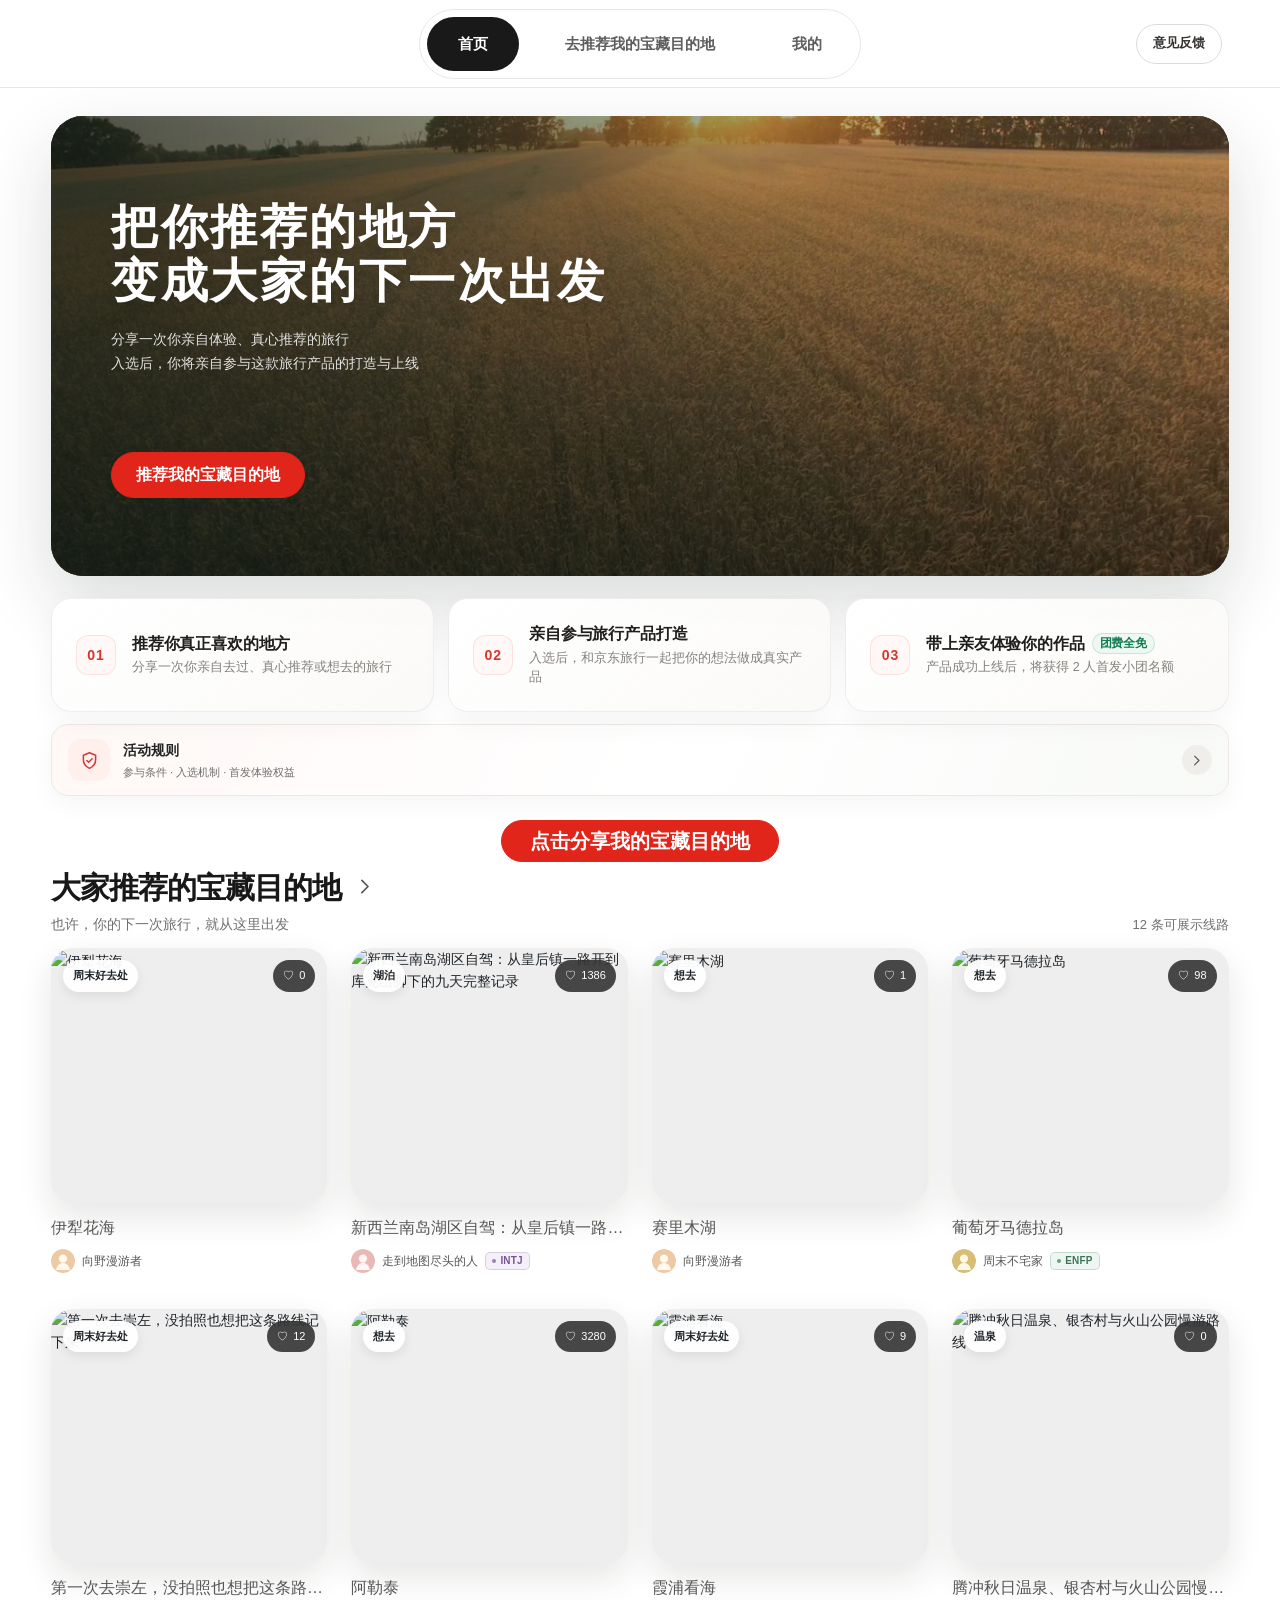
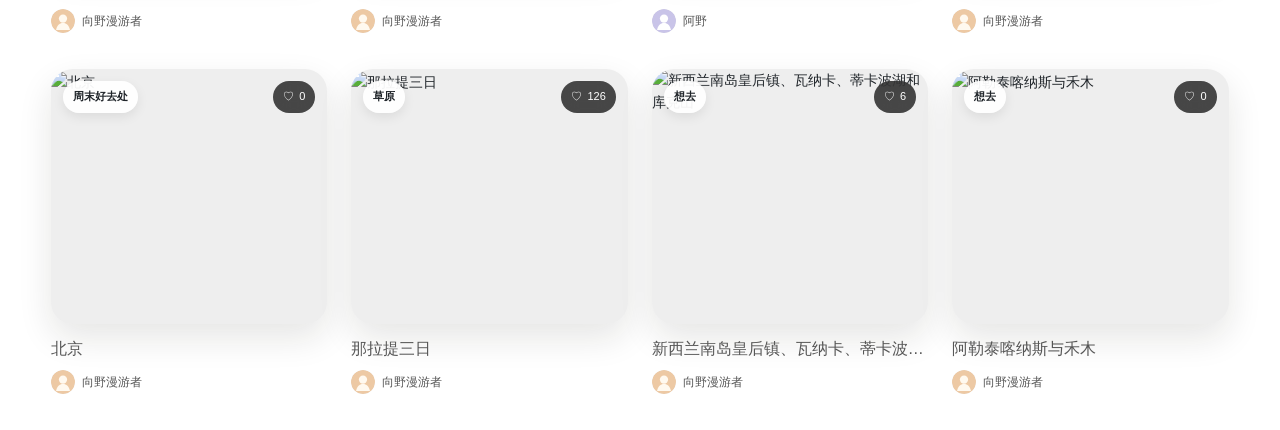
==== commit b0638dfe: "Sync latest mobile preview" ====
--- a/app/index.html
+++ b/app/index.html
@@ -4,8 +4,8 @@
     <meta charset="UTF-8">
     <meta name="viewport" content="width=device-width, initial-scale=1.0">
     <title>集着出去玩（内测）</title>
-    <script type="module" crossorigin src="./assets/index-DPObmPVU.js"></script>
-    <link rel="stylesheet" crossorigin href="./assets/index-DCfdMtRC.css">
+    <script type="module" crossorigin src="./assets/index-B0cRSgr7.js"></script>
+    <link rel="stylesheet" crossorigin href="./assets/index-B8LQ3ann.css">
   </head>
   <body>
     <div id="customRoot"></div>
--- a/app/assets/index-B8LQ3ann.css
+++ b/app/assets/index-B8LQ3ann.css
@@ -0,0 +1 @@
+[class*=jd-]::-ms-clear,[class*=jd-] input::-ms-clear,[class*=jd-] input::-ms-reveal,[class^=jd-]::-ms-clear,[class^=jd-] input::-ms-clear,[class^=jd-] input::-ms-reveal{display:none}body,html{width:100%;height:100%}input::-ms-clear,input::-ms-reveal{display:none}*,:after,:before{box-sizing:border-box}html{font-family:sans-serif;line-height:1.15;-webkit-text-size-adjust:100%;-ms-text-size-adjust:100%;-ms-overflow-style:scrollbar;-webkit-tap-highlight-color:rgba(0,0,0,0)}@-ms-viewport{width:device-width}body{margin:0;color:var(--jd-color-text-300);font-size:var(--jd-font-size-14);font-family:var(--jd-font-family);font-variant:tabular-nums;line-height:var(--jd-line-height-base);background-color:var(--jd-color-surface-200);font-feature-settings:"tnum"}[tabindex="-1"]:focus{outline:none!important}hr{box-sizing:content-box;height:0;overflow:visible}h1,h2,h3,h4,h5,h6{margin-top:0;margin-bottom:.5em;color:var(--jd-color-text-300);font-weight:500}p{margin-top:0;margin-bottom:1em}abbr[data-original-title],abbr[title]{text-decoration:underline;-webkit-text-decoration:underline dotted;text-decoration:underline dotted;border-bottom:0;cursor:help}address{margin-bottom:1em;font-style:normal;line-height:inherit}input[type=number],input[type=password],input[type=text],textarea{-webkit-appearance:none}dl,ol,ul{margin-top:0;margin-bottom:1em}ol ol,ol ul,ul ol,ul ul{margin-bottom:0}dt{font-weight:500}dd{margin-bottom:.5em;margin-left:0}blockquote{margin:0 0 1em}dfn{font-style:italic}b,strong{font-weight:bolder}small{font-size:80%}sub,sup{position:relative;font-size:75%;line-height:0;vertical-align:baseline}sub{bottom:-.25em}sup{top:-.5em}a{color:var(--jd-color-brand-normal);text-decoration:none;background-color:transparent;outline:none;cursor:pointer;transition:color .3s;-webkit-text-decoration-skip:objects}a:hover{color:var(--jd-color-brand-hover)}a:active{color:var(--jd-color-brand-active)}a:active,a:focus,a:hover{text-decoration:none;outline:0}a[disabled]{color:var(--jd-color-text-100);cursor:not-allowed}code,kbd,pre,samp{font-size:1em;font-family:var(--jd-font-family)}pre{margin-top:0;margin-bottom:1em;overflow:auto}figure{margin:0 0 1em}img{vertical-align:middle;border-style:none}[role=button],a,area,button,input:not([type=range]),label,select,summary,textarea{touch-action:manipulation}table{border-collapse:collapse}caption{padding-top:.75em;padding-bottom:.3em;color:var(--jd-color-text-200);text-align:left;caption-side:bottom}button,input,optgroup,select,textarea{margin:0;color:inherit;font-size:inherit;font-family:inherit;line-height:inherit}button,input{overflow:visible}button,select{text-transform:none}[type=reset],[type=submit],button,html [type=button]{-webkit-appearance:button}[type=button]::-moz-focus-inner,[type=reset]::-moz-focus-inner,[type=submit]::-moz-focus-inner,button::-moz-focus-inner{padding:0;border-style:none}input[type=checkbox],input[type=radio]{box-sizing:border-box;padding:0}input[type=date],input[type=datetime-local],input[type=month],input[type=time]{-webkit-appearance:listbox}textarea{overflow:auto;resize:vertical}fieldset{min-width:0;margin:0;padding:0;border:0}legend{display:block;width:100%;max-width:100%;margin-bottom:.5em;padding:0;color:inherit;font-size:1.5em;line-height:inherit;white-space:normal}progress{vertical-align:baseline}[type=number]::-webkit-inner-spin-button,[type=number]::-webkit-outer-spin-button{height:auto}[type=search]{outline-offset:-2px;-webkit-appearance:none}[type=search]::-webkit-search-cancel-button,[type=search]::-webkit-search-decoration{-webkit-appearance:none}::-webkit-file-upload-button{font:inherit;-webkit-appearance:button}output{display:inline-block}summary{display:list-item}template{display:none}[hidden]{display:none!important}mark{padding:.2em;background-color:var(--jd-color-yellow-1)}::-moz-selection{color:var(--jd-color-text-white);background:var(--jd-color-brand-normal)}::selection{color:var(--jd-color-text-white);background:var(--jd-color-brand-normal)}.clearfix:after,.clearfix:before{display:table;content:""}.clearfix:after{clear:both}.jd-icon{text-rendering:optimizelegibility}.jd-icon>*{line-height:1}.jd-icon svg{display:inline-block}.jd-icon:before{display:none}.jd-icon .jd-icon-icon{display:block}.jd-icon>.jd-icon{line-height:0;vertical-align:0}.jd-icon[tabindex]{cursor:pointer}.jd-icon-spin,.jd-icon-spin:before{display:inline-block;animation:loadingCircle 1s linear infinite}.jd-fade-appear,.jd-fade-enter,.jd-fade-leave{animation-duration:.2s;animation-fill-mode:both;animation-play-state:paused}.jd-fade-appear.jd-fade-appear-active,.jd-fade-enter.jd-fade-enter-active{animation-name:FadeIn;animation-play-state:running}.jd-fade-leave.jd-fade-leave-active{animation-name:FadeOut;animation-play-state:running;pointer-events:none}.jd-fade-appear,.jd-fade-enter{opacity:0}.jd-fade-appear,.jd-fade-enter,.jd-fade-leave{animation-timing-function:linear}@keyframes FadeIn{0%{opacity:0}to{opacity:1}}@keyframes FadeOut{0%{opacity:1}to{opacity:0}}.jd-move-up-appear,.jd-move-up-enter,.jd-move-up-leave{animation-duration:.2s;animation-fill-mode:both;animation-play-state:paused}.jd-move-up-appear.jd-move-up-appear-active,.jd-move-up-enter.jd-move-up-enter-active{animation-name:MoveUpIn;animation-play-state:running}.jd-move-up-leave.jd-move-up-leave-active{animation-name:MoveUpOut;animation-play-state:running;pointer-events:none}.jd-move-up-appear,.jd-move-up-enter{opacity:0;animation-timing-function:cubic-bezier(.08,.82,.17,1)}.jd-move-up-leave{animation-timing-function:cubic-bezier(.6,.04,.98,.34)}.jd-move-down-appear,.jd-move-down-enter,.jd-move-down-leave{animation-duration:.2s;animation-fill-mode:both;animation-play-state:paused}.jd-move-down-appear.jd-move-down-appear-active,.jd-move-down-enter.jd-move-down-enter-active{animation-name:MoveDownIn;animation-play-state:running}.jd-move-down-leave.jd-move-down-leave-active{animation-name:MoveDownOut;animation-play-state:running;pointer-events:none}.jd-move-down-appear,.jd-move-down-enter{opacity:0;animation-timing-function:cubic-bezier(.08,.82,.17,1)}.jd-move-down-leave{animation-timing-function:cubic-bezier(.6,.04,.98,.34)}.jd-move-left-appear,.jd-move-left-enter,.jd-move-left-leave{animation-duration:.2s;animation-fill-mode:both;animation-play-state:paused}.jd-move-left-appear.jd-move-left-appear-active,.jd-move-left-enter.jd-move-left-enter-active{animation-name:MoveLeftIn;animation-play-state:running}.jd-move-left-leave.jd-move-left-leave-active{animation-name:MoveLeftOut;animation-play-state:running;pointer-events:none}.jd-move-left-appear,.jd-move-left-enter{opacity:0;animation-timing-function:cubic-bezier(.08,.82,.17,1)}.jd-move-left-leave{animation-timing-function:cubic-bezier(.6,.04,.98,.34)}.jd-move-right-appear,.jd-move-right-enter,.jd-move-right-leave{animation-duration:.2s;animation-fill-mode:both;animation-play-state:paused}.jd-move-right-appear.jd-move-right-appear-active,.jd-move-right-enter.jd-move-right-enter-active{animation-name:MoveRightIn;animation-play-state:running}.jd-move-right-leave.jd-move-right-leave-active{animation-name:MoveRightOut;animation-play-state:running;pointer-events:none}.jd-move-right-appear,.jd-move-right-enter{opacity:0;animation-timing-function:cubic-bezier(.08,.82,.17,1)}.jd-move-right-leave{animation-timing-function:cubic-bezier(.6,.04,.98,.34)}@keyframes MoveDownIn{0%{transform:translateY(100%);transform-origin:0 0;opacity:0}to{transform:translateY(0);transform-origin:0 0;opacity:1}}@keyframes MoveDownOut{0%{transform:translateY(0);transform-origin:0 0;opacity:1}to{transform:translateY(100%);transform-origin:0 0;opacity:0}}@keyframes MoveLeftIn{0%{transform:translate(-100%);transform-origin:0 0;opacity:0}to{transform:translate(0);transform-origin:0 0;opacity:1}}@keyframes MoveLeftOut{0%{transform:translate(0);transform-origin:0 0;opacity:1}to{transform:translate(-100%);transform-origin:0 0;opacity:0}}@keyframes MoveRightIn{0%{transform:translate(100%);transform-origin:0 0;opacity:0}to{transform:translate(0);transform-origin:0 0;opacity:1}}@keyframes MoveRightOut{0%{transform:translate(0);transform-origin:0 0;opacity:1}to{transform:translate(100%);transform-origin:0 0;opacity:0}}@keyframes MoveUpIn{0%{transform:translateY(-100%);transform-origin:0 0;opacity:0}to{transform:translateY(0);transform-origin:0 0;opacity:1}}@keyframes MoveUpOut{0%{transform:translateY(0);transform-origin:0 0;opacity:1}to{transform:translateY(-100%);transform-origin:0 0;opacity:0}}@keyframes loadingCircle{to{transform:rotate(1turn)}}[jd-click-animating-without-extra-node=true],[jd-click-animating=true]{position:relative}html{--wave-shadow-color:var(--jd-color-brand-normal);--scroll-bar:0}.jd-click-animating-node,[jd-click-animating-without-extra-node=true]:after{position:absolute;inset:0;display:block;border-radius:inherit;box-shadow:none;opacity:.2;content:"";pointer-events:none}@keyframes waveEffect{to{box-shadow:0 0 0 var(--jd-color-brand-normal);box-shadow:0 0 0 6px var(--wave-shadow-color)}}@keyframes fadeEffect{to{opacity:0}}.jd-slide-up-appear,.jd-slide-up-enter,.jd-slide-up-leave{animation-duration:.2s;animation-fill-mode:both;animation-play-state:paused}.jd-slide-up-appear.jd-slide-up-appear-active,.jd-slide-up-enter.jd-slide-up-enter-active{animation-name:SlideUpIn;animation-play-state:running}.jd-slide-up-leave.jd-slide-up-leave-active{animation-name:SlideUpOut;animation-play-state:running;pointer-events:none}.jd-slide-up-appear,.jd-slide-up-enter{transform:scale(0);transform-origin:0 0;opacity:0;animation-timing-function:cubic-bezier(.23,1,.32,1);animation-duration:.1s}.jd-slide-up-leave{animation-timing-function:cubic-bezier(.755,.05,.855,.06);animation-duration:.1s}.jd-slide-down-appear,.jd-slide-down-enter,.jd-slide-down-leave{animation-duration:.2s;animation-fill-mode:both;animation-play-state:paused}.jd-slide-down-appear.jd-slide-down-appear-active,.jd-slide-down-enter.jd-slide-down-enter-active{animation-name:SlideDownIn;animation-play-state:running}.jd-slide-down-leave.jd-slide-down-leave-active{animation-name:SlideDownOut;animation-play-state:running;pointer-events:none}.jd-slide-down-appear,.jd-slide-down-enter{transform:scale(0);transform-origin:0 0;opacity:0;animation-timing-function:cubic-bezier(.23,1,.32,1);animation-duration:.1s}.jd-slide-down-leave{animation-timing-function:cubic-bezier(.755,.05,.855,.06);animation-duration:.1s}.jd-slide-left-appear,.jd-slide-left-enter,.jd-slide-left-leave{animation-duration:.2s;animation-fill-mode:both;animation-play-state:paused}.jd-slide-left-appear.jd-slide-left-appear-active,.jd-slide-left-enter.jd-slide-left-enter-active{animation-name:SlideLeftIn;animation-play-state:running}.jd-slide-left-leave.jd-slide-left-leave-active{animation-name:SlideLeftOut;animation-play-state:running;pointer-events:none}.jd-slide-left-appear,.jd-slide-left-enter{transform:scale(0);transform-origin:0 0;opacity:0;animation-timing-function:cubic-bezier(.23,1,.32,1);animation-duration:.1s}.jd-slide-left-leave{animation-timing-function:cubic-bezier(.755,.05,.855,.06);animation-duration:.1s}.jd-slide-right-appear,.jd-slide-right-enter,.jd-slide-right-leave{animation-duration:.2s;animation-fill-mode:both;animation-play-state:paused}.jd-slide-right-appear.jd-slide-right-appear-active,.jd-slide-right-enter.jd-slide-right-enter-active{animation-name:SlideRightIn;animation-play-state:running}.jd-slide-right-leave.jd-slide-right-leave-active{animation-name:SlideRightOut;animation-play-state:running;pointer-events:none}.jd-slide-right-appear,.jd-slide-right-enter{transform:scale(0);transform-origin:0 0;opacity:0;animation-timing-function:cubic-bezier(.23,1,.32,1);animation-duration:.1s}.jd-slide-right-leave{animation-timing-function:cubic-bezier(.755,.05,.855,.06);animation-duration:.1s}@keyframes SlideUpIn{0%{transform:scaleY(.8);transform-origin:0 0;opacity:0}to{transform:scaleY(1);transform-origin:0 0;opacity:1}}@keyframes SlideUpOut{0%{transform:scaleY(1);transform-origin:0 0;opacity:1}to{transform:scaleY(.8);transform-origin:0 0;opacity:0}}@keyframes SlideDownIn{0%{transform:scaleY(.8);transform-origin:100% 100%;opacity:0}to{transform:scaleY(1);transform-origin:100% 100%;opacity:1}}@keyframes SlideDownOut{0%{transform:scaleY(1);transform-origin:100% 100%;opacity:1}to{transform:scaleY(.8);transform-origin:100% 100%;opacity:0}}@keyframes SlideLeftIn{0%{transform:scaleX(.8);transform-origin:0 0;opacity:0}to{transform:scaleX(1);transform-origin:0 0;opacity:1}}@keyframes SlideLeftOut{0%{transform:scaleX(1);transform-origin:0 0;opacity:1}to{transform:scaleX(.8);transform-origin:0 0;opacity:0}}@keyframes SlideRightIn{0%{transform:scaleX(.8);transform-origin:100% 0;opacity:0}to{transform:scaleX(1);transform-origin:100% 0;opacity:1}}@keyframes SlideRightOut{0%{transform:scaleX(1);transform-origin:100% 0;opacity:1}to{transform:scaleX(.8);transform-origin:100% 0;opacity:0}}.jd-zoom-appear,.jd-zoom-enter,.jd-zoom-leave{animation-duration:.2s;animation-fill-mode:both;animation-play-state:paused}.jd-zoom-appear.jd-zoom-appear-active,.jd-zoom-enter.jd-zoom-enter-active{animation-name:ZoomIn;animation-play-state:running}.jd-zoom-leave.jd-zoom-leave-active{animation-name:ZoomOut;animation-play-state:running;pointer-events:none}.jd-zoom-appear,.jd-zoom-enter{transform:scale(0);opacity:0;animation-timing-function:cubic-bezier(.08,.82,.17,1)}.jd-zoom-appear-prepare,.jd-zoom-enter-prepare{transform:none}.jd-zoom-leave{animation-timing-function:cubic-bezier(.78,.14,.15,.86)}.jd-zoom-big-appear,.jd-zoom-big-enter,.jd-zoom-big-leave{animation-duration:.2s;animation-fill-mode:both;animation-play-state:paused}.jd-zoom-big-appear.jd-zoom-big-appear-active,.jd-zoom-big-enter.jd-zoom-big-enter-active{animation-name:ZoomBigIn;animation-play-state:running}.jd-zoom-big-leave.jd-zoom-big-leave-active{animation-name:ZoomBigOut;animation-play-state:running;pointer-events:none}.jd-zoom-big-appear,.jd-zoom-big-enter{transform:scale(0);opacity:0;animation-timing-function:cubic-bezier(.08,.82,.17,1)}.jd-zoom-big-appear-prepare,.jd-zoom-big-enter-prepare{transform:none}.jd-zoom-big-leave{animation-timing-function:cubic-bezier(.78,.14,.15,.86)}.jd-zoom-big-fast-appear,.jd-zoom-big-fast-enter,.jd-zoom-big-fast-leave{animation-duration:.1s;animation-fill-mode:both;animation-play-state:paused}.jd-zoom-big-fast-appear.jd-zoom-big-fast-appear-active,.jd-zoom-big-fast-enter.jd-zoom-big-fast-enter-active{animation-name:ZoomBigIn;animation-play-state:running}.jd-zoom-big-fast-leave.jd-zoom-big-fast-leave-active{animation-name:ZoomBigOut;animation-play-state:running;pointer-events:none}.jd-zoom-big-fast-appear,.jd-zoom-big-fast-enter{transform:scale(0);opacity:0;animation-timing-function:cubic-bezier(.08,.82,.17,1)}.jd-zoom-big-fast-appear-prepare,.jd-zoom-big-fast-enter-prepare{transform:none}.jd-zoom-big-fast-leave{animation-timing-function:cubic-bezier(.78,.14,.15,.86)}.jd-zoom-up-appear,.jd-zoom-up-enter,.jd-zoom-up-leave{animation-duration:.2s;animation-fill-mode:both;animation-play-state:paused}.jd-zoom-up-appear.jd-zoom-up-appear-active,.jd-zoom-up-enter.jd-zoom-up-enter-active{animation-name:ZoomUpIn;animation-play-state:running}.jd-zoom-up-leave.jd-zoom-up-leave-active{animation-name:ZoomUpOut;animation-play-state:running;pointer-events:none}.jd-zoom-up-appear,.jd-zoom-up-enter{transform:scale(0);opacity:0;animation-timing-function:cubic-bezier(.08,.82,.17,1)}.jd-zoom-up-appear-prepare,.jd-zoom-up-enter-prepare{transform:none}.jd-zoom-up-leave{animation-timing-function:cubic-bezier(.78,.14,.15,.86)}.jd-zoom-down-appear,.jd-zoom-down-enter,.jd-zoom-down-leave{animation-duration:.2s;animation-fill-mode:both;animation-play-state:paused}.jd-zoom-down-appear.jd-zoom-down-appear-active,.jd-zoom-down-enter.jd-zoom-down-enter-active{animation-name:ZoomDownIn;animation-play-state:running}.jd-zoom-down-leave.jd-zoom-down-leave-active{animation-name:ZoomDownOut;animation-play-state:running;pointer-events:none}.jd-zoom-down-appear,.jd-zoom-down-enter{transform:scale(0);opacity:0;animation-timing-function:cubic-bezier(.08,.82,.17,1)}.jd-zoom-down-appear-prepare,.jd-zoom-down-enter-prepare{transform:none}.jd-zoom-down-leave{animation-timing-function:cubic-bezier(.78,.14,.15,.86)}.jd-zoom-left-appear,.jd-zoom-left-enter,.jd-zoom-left-leave{animation-duration:.2s;animation-fill-mode:both;animation-play-state:paused}.jd-zoom-left-appear.jd-zoom-left-appear-active,.jd-zoom-left-enter.jd-zoom-left-enter-active{animation-name:ZoomLeftIn;animation-play-state:running}.jd-zoom-left-leave.jd-zoom-left-leave-active{animation-name:ZoomLeftOut;animation-play-state:running;pointer-events:none}.jd-zoom-left-appear,.jd-zoom-left-enter{transform:scale(0);opacity:0;animation-timing-function:cubic-bezier(.08,.82,.17,1)}.jd-zoom-left-appear-prepare,.jd-zoom-left-enter-prepare{transform:none}.jd-zoom-left-leave{animation-timing-function:cubic-bezier(.78,.14,.15,.86)}.jd-zoom-right-appear,.jd-zoom-right-enter,.jd-zoom-right-leave{animation-duration:.2s;animation-fill-mode:both;animation-play-state:paused}.jd-zoom-right-appear.jd-zoom-right-appear-active,.jd-zoom-right-enter.jd-zoom-right-enter-active{animation-name:ZoomRightIn;animation-play-state:running}.jd-zoom-right-leave.jd-zoom-right-leave-active{animation-name:ZoomRightOut;animation-play-state:running;pointer-events:none}.jd-zoom-right-appear,.jd-zoom-right-enter{transform:scale(0);opacity:0;animation-timing-function:cubic-bezier(.08,.82,.17,1)}.jd-zoom-right-appear-prepare,.jd-zoom-right-enter-prepare{transform:none}.jd-zoom-right-leave{animation-timing-function:cubic-bezier(.78,.14,.15,.86)}@keyframes ZoomIn{0%{transform:scale(.2);opacity:0}to{transform:scale(1);opacity:1}}@keyframes ZoomOut{0%{transform:scale(1)}to{transform:scale(.2);opacity:0}}@keyframes ZoomBigIn{0%{transform:scale(.8);opacity:0}to{transform:scale(1);opacity:1}}@keyframes ZoomBigOut{0%{transform:scale(1)}to{transform:scale(.8);opacity:0}}@keyframes ZoomUpIn{0%{transform:scale(.8);transform-origin:50% 0;opacity:0}to{transform:scale(1);transform-origin:50% 0}}@keyframes ZoomUpOut{0%{transform:scale(1);transform-origin:50% 0}to{transform:scale(.8);transform-origin:50% 0;opacity:0}}@keyframes ZoomLeftIn{0%{transform:scale(.8);transform-origin:0 50%;opacity:0}to{transform:scale(1);transform-origin:0 50%}}@keyframes ZoomLeftOut{0%{transform:scale(1);transform-origin:0 50%}to{transform:scale(.8);transform-origin:0 50%;opacity:0}}@keyframes ZoomRightIn{0%{transform:scale(.8);transform-origin:100% 50%;opacity:0}to{transform:scale(1);transform-origin:100% 50%}}@keyframes ZoomRightOut{0%{transform:scale(1);transform-origin:100% 50%}to{transform:scale(.8);transform-origin:100% 50%;opacity:0}}@keyframes ZoomDownIn{0%{transform:scale(.8);transform-origin:50% 100%;opacity:0}to{transform:scale(1);transform-origin:50% 100%}}@keyframes ZoomDownOut{0%{transform:scale(1);transform-origin:50% 100%}to{transform:scale(.8);transform-origin:50% 100%;opacity:0}}.ant-motion-collapse-legacy{overflow:hidden}.ant-motion-collapse,.ant-motion-collapse-legacy-active{transition:height .2s cubic-bezier(.645,.045,.355,1),opacity .2s cubic-bezier(.645,.045,.355,1)!important}.ant-motion-collapse{overflow:hidden}:root{--jd-color-red-1:#fceded;--jd-color-red-2:#fedada;--jd-color-red-3:#fdb1b3;--jd-color-red-4:#f88996;--jd-color-red-5:#fb6270;--jd-color-red-6:#f33b50;--jd-color-red-7:#c22f40;--jd-color-red-8:#922330;--jd-color-red-9:#611820;--jd-color-red-10:#310c10;--jd-color-orange-1:#fcefe0;--jd-color-orange-2:#fddebf;--jd-color-orange-3:#f9c999;--jd-color-orange-4:#f6b585;--jd-color-orange-5:#fca754;--jd-color-orange-6:#f08433;--jd-color-orange-7:#c96524;--jd-color-orange-8:#904f1f;--jd-color-orange-9:#603514;--jd-color-orange-10:#301a0a;--jd-color-yellow-1:#fefaec;--jd-color-yellow-2:#f9f0d6;--jd-color-yellow-3:#fdebb5;--jd-color-yellow-4:#fbe08f;--jd-color-yellow-5:#fad66a;--jd-color-yellow-6:#f9cc45;--jd-color-yellow-7:#c7a337;--jd-color-yellow-8:#957a29;--jd-color-yellow-9:#64521c;--jd-color-yellow-10:#32290e;--jd-color-green-1:#e7f3f0;--jd-color-green-2:#b8f2d9;--jd-color-green-3:#7ee6b9;--jd-color-green-4:#4adf99;--jd-color-green-5:#00ca7f;--jd-color-green-6:#00b26f;--jd-color-green-7:#009a5f;--jd-color-green-8:#008350;--jd-color-green-9:#005734;--jd-color-green-10:#002f1a;--jd-color-cyan-1:#e4f4f6;--jd-color-cyan-2:#d2f0f4;--jd-color-cyan-3:#a4e1e9;--jd-color-cyan-4:#77d2df;--jd-color-cyan-5:#49c3d4;--jd-color-cyan-6:#1cb4c9;--jd-color-cyan-7:#1690a1;--jd-color-cyan-8:#116c79;--jd-color-cyan-9:#0b4850;--jd-color-cyan-10:#062428;--jd-color-blue-1:#eaf1fe;--jd-color-blue-2:#d6e3fd;--jd-color-blue-3:#adc7fc;--jd-color-blue-4:#83abfa;--jd-color-blue-5:#598ef8;--jd-color-blue-6:#3768fa;--jd-color-blue-7:#1f57c8;--jd-color-blue-8:#174196;--jd-color-blue-9:#102d68;--jd-color-blue-10:#091a3c;--jd-color-purple-1:#f1ecfa;--jd-color-purple-2:#e2d9f5;--jd-color-purple-3:#c5b3eb;--jd-color-purple-4:#a98de0;--jd-color-purple-5:#8c67d6;--jd-color-purple-6:#6f41cc;--jd-color-purple-7:#5934a3;--jd-color-purple-8:#43277a;--jd-color-purple-9:#2c1a52;--jd-color-purple-10:#160d29;--jd-color-fuchsia-1:#faedfb;--jd-color-fuchsia-2:#f2d8f3;--jd-color-fuchsia-3:#e5b0e7;--jd-color-fuchsia-4:#d789da;--jd-color-fuchsia-5:#ca61ce;--jd-color-fuchsia-6:#bd3ac2;--jd-color-fuchsia-7:#972e9b;--jd-color-fuchsia-8:#712374;--jd-color-fuchsia-9:#4c174e;--jd-color-fuchsia-10:#260c27;--jd-color-gray-1:#f7f7f7;--jd-color-gray-2:#f0f0f0;--jd-color-gray-3:#ebebeb;--jd-color-gray-4:#e6e6e6;--jd-color-gray-5:#d9d9d9;--jd-color-gray-6:#ccc;--jd-color-gray-7:#b5b5b5;--jd-color-gray-8:#8c8c8c;--jd-color-gray-9:#666;--jd-color-gray-10:#595959;--jd-color-gray-11:#333;--jd-color-gray-12:#262626;--jd-color-white-1:hsla(0,0%,100%,.1);--jd-color-white-2:hsla(0,0%,100%,.2);--jd-color-white-3:hsla(0,0%,100%,.3);--jd-color-white-4:hsla(0,0%,100%,.4);--jd-color-white-5:hsla(0,0%,100%,.5);--jd-color-white-6:hsla(0,0%,100%,.6);--jd-color-white-7:hsla(0,0%,100%,.7);--jd-color-white-8:hsla(0,0%,100%,.8);--jd-color-white-9:hsla(0,0%,100%,.9);--jd-color-white-10:#fff;--jd-color-white-constant:#fff;--jd-color-black-1:rgba(0,0,0,.1);--jd-color-black-2:rgba(0,0,0,.2);--jd-color-black-3:rgba(0,0,0,.3);--jd-color-black-4:rgba(0,0,0,.4);--jd-color-black-5:rgba(0,0,0,.5);--jd-color-black-6:rgba(0,0,0,.6);--jd-color-black-7:rgba(0,0,0,.7);--jd-color-black-8:rgba(0,0,0,.8);--jd-color-black-9:rgba(0,0,0,.9);--jd-color-black-10:#000;--jd-filter-invert:invert(0);--jd-color-azure-1:#f0fcff;--jd-color-azure-2:#d6f5ff;--jd-color-azure-3:#ade8ff;--jd-color-azure-4:#85d8ff;--jd-color-azure-5:#5cc6ff;--jd-color-azure-6:#33b1ff;--jd-color-azure-7:#218cd9;--jd-color-azure-8:#126ab3;--jd-color-azure-9:#074c8c;--jd-color-azure-10:#043366;--jd-color-verdant-1:#fcfff0;--jd-color-verdant-2:#f3ffcc;--jd-color-verdant-3:#e2faa0;--jd-color-verdant-4:#c8ed72;--jd-color-verdant-5:#aee048;--jd-color-verdant-6:#93d321;--jd-color-verdant-7:#70ad13;--jd-color-verdant-8:#508708;--jd-color-verdant-9:#346101;--jd-color-verdant-10:#1d3b00;--jd-color-brand-40:rgba(38,107,246,.25098039215686274);--jd-color-brand-normal:var(--jd-color-blue-6);--jd-color-brand-hover:var(--jd-color-blue-5);--jd-color-brand-click:var(--jd-color-blue-7);--jd-color-brand-disable:var(--jd-color-blue-3);--jd-color-brand-border:var(--jd-color-blue-2);--jd-color-brand-background:var(--jd-color-blue-1);--jd-color-brand-light-normal:#f2f6fe;--jd-color-brand-light-hover:#f6f9ff;--jd-color-brand-light-click:#e5edfe;--jd-color-brand-light-disable:#f8fbff;--jd-color-brand-light-border:var(--jd-color-blue-2);--jd-color-brand-light-background:#f2f6fe;--jd-color-gradient-a-normal:linear-gradient(90deg,#005fee,#266bf6);--jd-color-gradient-a-hover:linear-gradient(90deg,#427bee,#5188f7);--jd-color-gradient-a-click:linear-gradient(90deg,#0f46b5,#1e55c4);--jd-color-gradient-a-disable:linear-gradient(90deg,#b4caf8,#b9cffc);--jd-color-gradient-b-normal:linear-gradient(90deg,#6f17ff,#8348ff);--jd-color-gradient-b-hover:linear-gradient(90deg,#8d46ff,#9c6dff);--jd-color-gradient-b-click:linear-gradient(90deg,#5a13cc,#693acc);--jd-color-gradient-b-disable:linear-gradient(90deg,#c6a3ff,#dbcaff);--jd-color-gradient-ai-normal:linear-gradient(259deg,#8f55fd,#6b36fa 30%,#6b36fa 85%,#3544eb);--jd-color-gradient-ai-hover:linear-gradient(264deg,#ae86fe,#9975fc 30%,#9772fc 85%,#7b7bf4);--jd-color-gradient-ai-click:linear-gradient(259deg,#6239b1,#4d27af 30%,#4b26af 85%,#2e2ea7);--jd-color-gradient-ai-disable:linear-gradient(259deg,#c9b3f4,#beaaf3 35%,#bca8f3 85%,#abacee);--jd-color-gradient-ai-border:linear-gradient(225deg,#eee7fb,#ebe5fa 30%,#eae4fa 85%,#e7e5fa);--jd-color-gradient-ai-background:linear-gradient(259deg,#f3efff,#f4f0ff 30%,#e9edff 85%,#d9ebff);--jd-color-gradient-ai-light-normal:linear-gradient(260deg,#fcf0ff -.2%,#f6f4ff 19.83%,#ebebff 99.93%);--jd-color-gradient-ai-light-hover:linear-gradient(260deg,#fdf7ff -.2%,#fdf8ff 19.83%,#f5f5ff 99.93%);--jd-color-gradient-ai-light-click:linear-gradient(260deg,#f3eeff -.2%,#f1ecff 19.83%,#ececfd 99.93%);--jd-color-gradient-ai-light-disable:linear-gradient(260deg,#f7f2fa -.2%,#f6f3fa 19.83%,#f1f0fa 99.93%);--jd-color-gradient-ai-light-border:linear-gradient(225deg,#f4effc,#f0ebfc 70%,#ebebfb);--jd-color-gradient-ai-light-background:linear-gradient(259deg,#faf6ff,#f2f5ff 70%,#f1f4ff);--jd-color-success-normal:var(--jd-color-green-6);--jd-color-success-hover:var(--jd-color-green-5);--jd-color-success-click:var(--jd-color-green-7);--jd-color-success-disable:var(--jd-color-green-3);--jd-color-success-border:var(--jd-color-green-2);--jd-color-success-background:var(--jd-color-green-1);--jd-color-warning-normal:var(--jd-color-orange-6);--jd-color-warning-hover:var(--jd-color-orange-5);--jd-color-warning-click:var(--jd-color-orange-7);--jd-color-warning-disable:var(--jd-color-orange-3);--jd-color-warning-border:var(--jd-color-orange-2);--jd-color-warning-background:var(--jd-color-orange-1);--jd-color-error-normal:var(--jd-color-red-6);--jd-color-error-hover:var(--jd-color-red-5);--jd-color-error-click:var(--jd-color-red-7);--jd-color-error-disable:var(--jd-color-red-3);--jd-color-error-border:var(--jd-color-red-2);--jd-color-error-background:var(--jd-color-red-1);--jd-color-info-normal:var(--jd-color-blue-6);--jd-color-info-hover:var(--jd-color-blue-5);--jd-color-info-click:var(--jd-color-blue-7);--jd-color-info-disable:var(--jd-color-blue-3);--jd-color-info-border:var(--jd-color-blue-2);--jd-color-info-background:var(--jd-color-blue-1);--jd-color-text-400:var(--jd-color-gray-12);--jd-color-text-300:var(--jd-color-gray-10);--jd-color-text-200:var(--jd-color-gray-8);--jd-color-text-100:var(--jd-color-gray-7);--jd-color-text-white:var(--jd-color-white-constant);--jd-color-line-300:var(--jd-color-gray-7);--jd-color-line-200:var(--jd-color-gray-5);--jd-color-line-100:var(--jd-color-gray-3);--jd-color-line-white:var(--jd-color-white-10);--jd-color-fill-300:var(--jd-color-gray-5);--jd-color-fill-200:var(--jd-color-gray-2);--jd-color-fill-100:var(--jd-color-gray-1);--jd-color-fill-100-50:hsla(0,0%,96.9%,.5);--jd-color-fill-10050:#fbfbfb;--jd-color-fill-white:var(--jd-color-white-10);--jd-color-fill-white-80:hsla(0,0%,100%,.8);--jd-color-fill-white-60:hsla(0,0%,100%,.6);--jd-color-fill-white-40:hsla(0,0%,100%,.4);--jd-color-fill-white-20:hsla(0,0%,100%,.2);--jd-color-surface-500:var(--jd-color-white-10);--jd-color-surface-400:var(--jd-color-white-10);--jd-color-surface-300:var(--jd-color-white-10);--jd-color-surface-200:var(--jd-color-white-10);--jd-color-surface-100:var(--jd-color-gray-1);--jd-color-dark-surface-200:#1f1f1f;--jd-color-surface-overlay:rgba(0,0,0,.6);--jd-color-ai-normal:#a64dff;--jd-color-ai-hover:#ba75ff;--jd-color-ai-click:#823cc7;--jd-color-ai-disable:#d9b5fc;--jd-color-ai-border:#e7d3fa;--jd-color-ai-background:#f5ecff;--jd-color-up-normal:var(--jd-color-red-6);--jd-color-up-hover:var(--jd-color-red-5);--jd-color-up-click:var(--jd-color-red-7);--jd-color-up-disable:var(--jd-color-red-3);--jd-color-up-background:rgba(243,59,80,.04);--jd-color-down-normal:#00cb7f;--jd-color-down-hover:#5fde9a;--jd-color-down-click:#a0edbc;--jd-color-down-disable:#00b26e;--jd-color-down-background:rgba(0,203,127,.06);--jd-color-even-normal:var(--jd-color-gray-7);--jd-color-even-hover:var(--jd-color-gray-6);--jd-color-even-click:var(--jd-color-gray-8);--jd-color-even-disable:var(--jd-color-gray-5);--jd-color-even-background:hsla(0,0%,71%,.1);--jd-shadow-base:0px 1px 3px 0px rgba(0,0,0,.06),0px 2px 6px 0px rgba(0,0,0,.04);--jd-shadow-low:0px 4px 6px 0px rgba(0,0,0,.06),0px 2px 12px 0px rgba(0,0,0,.04);--jd-shadow-middle:0px 12px 24px -4px rgba(0,0,0,.06),0px 4px 28px 0px rgba(0,0,0,.04);--jd-shadow-high:0px 20px 35px -6px rgba(0,0,0,.06),0px 8px 56px -2px rgba(0,0,0,.04);--jd-table-row-hover-color:var(--jd-color-fill-100);--jd-radius-1:2px;--jd-radius-2:4px;--jd-radius-3:6px;--jd-radius-4:8px;--jd-radius-5:10px;--jd-radius-6:12px;--jd-radius-7:16px;--jd-radius-8:20px;--jd-radius-9:24px;--jd-radius-10:32px;--jd-radius-xxl:var(--jd-radius-4);--jd-radius-xl:var(--jd-radius-4);--jd-radius-l:var(--jd-radius-2);--jd-radius-m:var(--jd-radius-2);--jd-radius-s:var(--jd-radius-2);--jd-radius-xs:var(--jd-radius-2);--jd-radius-none:0px;--jd-radius-circle:50%;--jd-size-1:16px;--jd-size-2:18px;--jd-size-3:20px;--jd-size-4:24px;--jd-size-5:28px;--jd-size-6:32px;--jd-size-7:40px;--jd-size-8:48px;--jd-size-9:56px;--jd-size-10:64px;--jd-size-xl:var(--jd-size-8);--jd-size-l:var(--jd-size-7);--jd-size-m:var(--jd-size-6);--jd-size-s:var(--jd-size-5);--jd-size-xs:var(--jd-size-4);--jd-size-xxs:var(--jd-size-3);--jd-spacing-1:2px;--jd-spacing-2:4px;--jd-spacing-3:8px;--jd-spacing-4:12px;--jd-spacing-5:16px;--jd-spacing-6:20px;--jd-spacing-7:24px;--jd-spacing-8:32px;--jd-spacing-9:40px;--jd-spacing-10:48px;--jd-spacing-horizontal-3xl:var(--jd-spacing-9);--jd-spacing-horizontal-xxl:var(--jd-spacing-8);--jd-spacing-horizontal-xl:var(--jd-spacing-7);--jd-spacing-horizontal-l:var(--jd-spacing-6);--jd-spacing-horizontal-m:var(--jd-spacing-5);--jd-spacing-horizontal-s:var(--jd-spacing-4);--jd-spacing-horizontal-xs:var(--jd-spacing-3);--jd-spacing-horizontal-xxs:var(--jd-spacing-2);--jd-spacing-vertical-3xl:var(--jd-spacing-9);--jd-spacing-vertical-xxl:var(--jd-spacing-8);--jd-spacing-vertical-xl:var(--jd-spacing-7);--jd-spacing-vertical-l:var(--jd-spacing-6);--jd-spacing-vertical-m:var(--jd-spacing-5);--jd-spacing-vertical-s:var(--jd-spacing-4);--jd-spacing-vertical-xs:var(--jd-spacing-3);--jd-spacing-vertical-xxs:var(--jd-spacing-2);--jd-border-spacing-3:6px;--jd-border-spacing-7:14px;--jd-border-spacing-9:18px;--jd-border-spacing-14:28px;--jd-line-height-base:1.5715;--jd-line-height-10:16px;--jd-line-height-12:18px;--jd-line-height-14:22px;--jd-line-height-16:24px;--jd-line-height-18:28px;--jd-line-height-20:30px;--jd-line-height-24:36px;--jd-line-height-32:48px;--jd-line-height-40:60px;--jd-font-size-10:10px;--jd-font-size-12:12px;--jd-font-size-14:14px;--jd-font-size-16:16px;--jd-font-size-18:18px;--jd-font-size-20:20px;--jd-font-size-24:24px;--jd-font-size-32:32px;--jd-font-size-40:40px;--jd-font-weight-regular:normal;--jd-font-weight-medium:500;--jd-font-weight-bold:600;--jd-border-width-1:1px;--jd-border-width-2:2px;--jd-transition-base:all .3s cubic-bezier(.645,.045,.355,1);--jd-transition-color-base:color .2s cubic-bezier(.645,.045,.355,1);--jd-transition-duration:.3s;--jd-dropdown-menu-index:10;--jd-font-family:-apple-system,BlinkMacSystemFont,"Segoe UI",Roboto,Ubuntu,"Helvetica Neue",Helvetica,Arial,"PingFang SC","Hiragino Sans GB","Microsoft YaHei UI","Microsoft YaHei","Source Han Sans SC CN","Apple Color Emoji";--jd-ease-base-out:cubic-bezier(.7,.3,.1,1);--jd-ease-base-in:cubic-bezier(.9,0,.3,.7);--jd-ease-out:cubic-bezier(.215,.61,.355,1);--jd-ease-in:cubic-bezier(.55,.055,.675,.19);--jd-ease-in-out:cubic-bezier(.645,.045,.355,1);--jd-ease-out-back:cubic-bezier(.12,.4,.29,1.46);--jd-ease-in-back:cubic-bezier(.71,-.46,.88,.6);--jd-ease-in-out-back:cubic-bezier(.71,-.46,.29,1.46);--jd-ease-out-circ:cubic-bezier(.08,.82,.17,1);--jd-ease-in-circ:cubic-bezier(.6,.04,.98,.34);--jd-ease-in-out-circ:cubic-bezier(.78,.14,.15,.86);--jd-ease-out-quint:cubic-bezier(.23,1,.32,1);--jd-ease-in-quint:cubic-bezier(.755,.05,.855,.06);--jd-ease-in-out-quint:cubic-bezier(.86,0,.07,1);--jd-animation-duration-slow:.3s;--jd-animation-duration-base:.2s;--jd-animation-duration-fast:.1s;--jd-switch-loading-icon-top:2px}[color-theme=red]{--jd-color-brand-40:rgba(248,44,69,.25098039215686274);--jd-color-brand-normal:#f82c45;--jd-color-brand-hover:#f9566a;--jd-color-brand-click:#c62337;--jd-color-brand-disable:#fcabb5;--jd-color-brand-border:#ffdbdf;--jd-color-brand-background:#fff1f3;--jd-color-brand-light-normal:#fff1f1;--jd-color-brand-light-hover:#fff4f6;--jd-color-brand-light-click:#fee6e9;--jd-color-brand-light-disable:#fff9f9;--jd-color-brand-light-border:#fed8dd;--jd-color-brand-light-background:#fffafb;--jd-color-gradient-a-normal:linear-gradient(90deg,#ff4e63,#f82c45);--jd-color-gradient-a-hover:linear-gradient(90deg,#ff7283,#fa576b);--jd-color-gradient-a-click:linear-gradient(90deg,#cc3f50,#c72438);--jd-color-gradient-a-disable:linear-gradient(90deg,#ffb9c1,#fdabb5);--jd-color-gradient-b-normal:linear-gradient(90deg,#2e3040,#202231);--jd-color-gradient-b-hover:linear-gradient(90deg,#595a67,#4d4f5b);--jd-color-gradient-b-click:linear-gradient(90deg,#262734,#1a1c28);--jd-color-gradient-b-disable:linear-gradient(90deg,#acadb3,#a6a7ad);--jd-color-gradient-ai-normal:linear-gradient(259deg,#8f55fd,#6b36fa 30%,#6b36fa 85%,#3544eb);--jd-color-gradient-ai-hover:linear-gradient(264deg,#ae86fe,#9975fc 30%,#9772fc 85%,#7b7bf4);--jd-color-gradient-ai-click:linear-gradient(259deg,#6239b1,#4d27af 30%,#4b26af 85%,#2e2ea7);--jd-color-gradient-ai-disable:linear-gradient(259deg,#c9b3f4,#beaaf3 35%,#bca8f3 85%,#abacee);--jd-color-gradient-ai-border:linear-gradient(225deg,#eee7fb,#ebe5fa 30%,#eae4fa 85%,#e7e5fa);--jd-color-gradient-ai-background:linear-gradient(259deg,#f3efff,#f4f0ff 30%,#e9edff 85%,#d9ebff);--jd-color-gradient-ai-light-normal:linear-gradient(260deg,#fcf0ff -.2%,#f6f4ff 19.83%,#ebebff 99.93%);--jd-color-gradient-ai-light-hover:linear-gradient(260deg,#fdf7ff -.2%,#fdf8ff 19.83%,#f5f5ff 99.93%);--jd-color-gradient-ai-light-click:linear-gradient(260deg,#f3eeff -.2%,#f1ecff 19.83%,#ececfd 99.93%);--jd-color-gradient-ai-light-disable:linear-gradient(260deg,#f7f2fa -.2%,#f6f3fa 19.83%,#f1f0fa 99.93%);--jd-color-gradient-ai-light-border:linear-gradient(225deg,#f4effc,#f0ebfc 70%,#ebebfb);--jd-color-gradient-ai-light-background:linear-gradient(259deg,#faf6ff,#f2f5ff 70%,#f1f4ff)}[color-theme=dark]{--jd-color-red-1:#180608;--jd-color-red-2:#310c10;--jd-color-red-3:#611820;--jd-color-red-4:#922330;--jd-color-red-5:#c22f40;--jd-color-red-6:#f33b50;--jd-color-red-7:#f56273;--jd-color-red-8:#f88996;--jd-color-red-9:#fab1b9;--jd-color-red-10:#fdd8dc;--jd-color-orange-1:#180d05;--jd-color-orange-2:#301a0a;--jd-color-orange-3:#603514;--jd-color-orange-4:#904f1f;--jd-color-orange-5:#c06a29;--jd-color-orange-6:#f08433;--jd-color-orange-7:#f39d5c;--jd-color-orange-8:#f6b585;--jd-color-orange-9:#f9cead;--jd-color-orange-10:#fce6d6;--jd-color-yellow-1:#191407;--jd-color-yellow-2:#32290e;--jd-color-yellow-3:#64521c;--jd-color-yellow-4:#957a29;--jd-color-yellow-5:#c7a337;--jd-color-yellow-6:#f9cc45;--jd-color-yellow-7:#fad66a;--jd-color-yellow-8:#fbe08f;--jd-color-yellow-9:#fdebb5;--jd-color-yellow-10:#fef5da;--jd-color-green-1:#11201c;--jd-color-green-2:#0f3226;--jd-color-green-3:#0e432f;--jd-color-green-4:#0b5b3d;--jd-color-green-5:#077b4f;--jd-color-green-6:#039a61;--jd-color-green-7:#1eae72;--jd-color-green-8:#3fc388;--jd-color-green-9:#65d39e;--jd-color-green-10:#90e2b8;--jd-color-cyan-1:#031214;--jd-color-cyan-2:#062428;--jd-color-cyan-3:#0b4850;--jd-color-cyan-4:#116c79;--jd-color-cyan-5:#1690a1;--jd-color-cyan-6:#1cb4c9;--jd-color-cyan-7:#49c3d4;--jd-color-cyan-8:#77d2df;--jd-color-cyan-9:#a4e1e9;--jd-color-cyan-10:#d2f0f4;--jd-color-blue-1:#09111e;--jd-color-blue-2:#0f1b31;--jd-color-blue-3:#1a3055;--jd-color-blue-4:#26467d;--jd-color-blue-5:#335da6;--jd-color-blue-6:#4075d1;--jd-color-blue-7:#528ff8;--jd-color-blue-8:#7eacfa;--jd-color-blue-9:#aac8fc;--jd-color-blue-10:#d4e3fd;--jd-color-purple-1:#0b0714;--jd-color-purple-2:#160d29;--jd-color-purple-3:#2c1a52;--jd-color-purple-4:#43277a;--jd-color-purple-5:#5934a3;--jd-color-purple-6:#6f41cc;--jd-color-purple-7:#8c67d6;--jd-color-purple-8:#a98de0;--jd-color-purple-9:#c5b3eb;--jd-color-purple-10:#e2d9f5;--jd-color-fuchsia-1:#130613;--jd-color-fuchsia-2:#260c27;--jd-color-fuchsia-3:#4c174e;--jd-color-fuchsia-4:#712374;--jd-color-fuchsia-5:#972e9b;--jd-color-fuchsia-6:#bd3ac2;--jd-color-fuchsia-7:#ca61ce;--jd-color-fuchsia-8:#d789da;--jd-color-fuchsia-9:#e5b0e7;--jd-color-fuchsia-10:#f2d8f3;--jd-color-gray-1:#242424;--jd-color-gray-2:#333;--jd-color-gray-3:#4a4a4a;--jd-color-gray-4:#5b5b5b;--jd-color-gray-5:#777;--jd-color-gray-6:#999;--jd-color-gray-7:#b3b3b3;--jd-color-gray-8:#c7c7c7;--jd-color-gray-9:#d9d9d9;--jd-color-gray-10:#e6e6e6;--jd-color-gray-11:#eee;--jd-color-gray-12:#f5f5f5;--jd-color-white-1:rgba(0,0,0,.1);--jd-color-white-2:rgba(0,0,0,.2);--jd-color-white-3:rgba(0,0,0,.3);--jd-color-white-4:rgba(0,0,0,.4);--jd-color-white-5:rgba(0,0,0,.5);--jd-color-white-6:rgba(0,0,0,.6);--jd-color-white-7:rgba(0,0,0,.7);--jd-color-white-8:rgba(0,0,0,.8);--jd-color-white-9:rgba(0,0,0,.9);--jd-color-white-10:#000;--jd-color-white-constant:#fff;--jd-color-black-1:hsla(0,0%,100%,.04);--jd-color-black-2:hsla(0,0%,100%,.04);--jd-color-black-3:hsla(0,0%,100%,.04);--jd-color-black-4:hsla(0,0%,100%,.04);--jd-color-black-5:hsla(0,0%,100%,.08);--jd-color-black-6:hsla(0,0%,100%,.08);--jd-color-black-7:hsla(0,0%,100%,.08);--jd-color-black-8:hsla(0,0%,100%,.08);--jd-color-black-9:hsla(0,0%,100%,.08);--jd-color-black-10:#fff;--jd-filter-invert:invert(.68);--jd-color-azure-1:#00254d;--jd-color-azure-2:#084379;--jd-color-azure-3:#1766a6;--jd-color-azure-4:#2c8dd2;--jd-color-azure-5:#47b9ff;--jd-color-azure-6:#59c5ff;--jd-color-azure-7:#7dd6ff;--jd-color-azure-8:#a1e4ff;--jd-color-azure-9:#c4f0ff;--jd-color-azure-10:#e8faff;--jd-color-verdant-1:#264d00;--jd-color-verdant-2:#3d6e04;--jd-color-verdant-3:#599011;--jd-color-verdant-4:#78b123;--jd-color-verdant-5:#9cd33a;--jd-color-verdant-6:#acdc4e;--jd-color-verdant-7:#c2e572;--jd-color-verdant-8:#d7ed97;--jd-color-verdant-9:#e9f6bf;--jd-color-verdant-10:#faffea;--jd-color-brand-40:rgba(82,143,248,.25098039215686274);--jd-color-brand-normal:var(--jd-color-blue-7);--jd-color-brand-hover:var(--jd-color-blue-6);--jd-color-brand-click:var(--jd-color-blue-8);--jd-color-brand-disable:var(--jd-color-blue-5);--jd-color-brand-border:var(--jd-color-blue-4);--jd-color-brand-background:var(--jd-color-blue-3);--jd-color-brand-light-normal:rgba(64,117,209,.24);--jd-color-brand-light-hover:rgba(64,117,209,.18);--jd-color-brand-light-click:rgba(64,117,209,.3);--jd-color-brand-light-disable:rgba(64,117,209,.12);--jd-color-brand-light-border:var(--jd-color-blue-4);--jd-color-brand-light-background:rgba(64,117,209,.24);--jd-color-gradient-a-normal:linear-gradient(90deg,#0156d6,#2260dd);--jd-color-gradient-a-hover:linear-gradient(90deg,#014dbf,#1e56c5);--jd-color-gradient-a-click:linear-gradient(90deg,#3480f2,#5189f8);--jd-color-gradient-a-disable:linear-gradient(90deg,#0143a7,#1b4bac);--jd-color-gradient-b-normal:linear-gradient(90deg,#6516e6,#7641e6);--jd-color-gradient-b-hover:linear-gradient(90deg,#5a13cc,#693acc);--jd-color-gradient-b-click:linear-gradient(90deg,#8d46ff,#9c6dff);--jd-color-gradient-b-disable:linear-gradient(90deg,#4e11b3,#5c32b3);--jd-color-success-normal:var(--jd-color-green-6);--jd-color-success-hover:var(--jd-color-green-5);--jd-color-success-click:var(--jd-color-green-7);--jd-color-success-disable:var(--jd-color-green-4);--jd-color-success-border:var(--jd-color-green-4);--jd-color-success-background:var(--jd-color-green-3);--jd-color-warning-normal:var(--jd-color-orange-6);--jd-color-warning-hover:var(--jd-color-orange-5);--jd-color-warning-click:var(--jd-color-orange-7);--jd-color-warning-disable:var(--jd-color-orange-4);--jd-color-warning-border:var(--jd-color-orange-4);--jd-color-warning-background:var(--jd-color-orange-3);--jd-color-error-normal:var(--jd-color-red-6);--jd-color-error-hover:var(--jd-color-red-5);--jd-color-error-click:var(--jd-color-red-7);--jd-color-error-disable:var(--jd-color-red-4);--jd-color-error-border:var(--jd-color-red-4);--jd-color-error-background:var(--jd-color-red-3);--jd-color-info-normal:var(--jd-color-blue-7);--jd-color-info-hover:var(--jd-color-blue-6);--jd-color-info-click:var(--jd-color-blue-8);--jd-color-info-disable:var(--jd-color-blue-5);--jd-color-info-border:var(--jd-color-blue-4);--jd-color-info-background:var(--jd-color-blue-3);--jd-color-text-400:hsla(0,0%,100%,.91);--jd-color-text-300:hsla(0,0%,100%,.77);--jd-color-text-200:hsla(0,0%,100%,.44);--jd-color-text-100:hsla(0,0%,100%,.3);--jd-color-text-white:var(--jd-color-white-constant);--jd-color-line-300:var(--jd-color-gray-7);--jd-color-line-200:var(--jd-color-gray-4);--jd-color-line-100:var(--jd-color-gray-3);--jd-color-line-white:var(--jd-color-white-10);--jd-color-fill-300:var(--jd-color-gray-4);--jd-color-fill-200:var(--jd-color-gray-3);--jd-color-fill-100:var(--jd-color-gray-2);--jd-color-fill-white:hsla(0,0%,100%,.02);--jd-color-surface-500:#3d3d3d;--jd-color-surface-400:#2e2e2e;--jd-color-surface-300:#262626;--jd-color-surface-200:#1f1f1f;--jd-color-surface-100:#0d0d0d;--jd-color-surface-overlay:rgba(0,0,0,.6);--jd-color-ai-normal:#ba75ff;--jd-color-ai-hover:#823cc7;--jd-color-ai-click:#c387ff;--jd-color-ai-disable:#8539d1;--jd-color-ai-border:#8539d1;--jd-color-ai-background:#51158e;--jd-color-up-normal:var(--jd-color-red-6);--jd-color-up-hover:var(--jd-color-red-5);--jd-color-up-click:var(--jd-color-red-7);--jd-color-up-disable:var(--jd-color-red-3);--jd-color-up-background:rgba(243,59,80,.04);--jd-color-down-normal:#05b171;--jd-color-down-hover:#0b8f5d;--jd-color-down-click:#23c685;--jd-color-down-disable:#16533c;--jd-color-down-background:rgba(5,177,113,.06);--jd-color-even-normal:var(--jd-color-gray-7);--jd-color-even-hover:var(--jd-color-gray-6);--jd-color-even-click:var(--jd-color-gray-8);--jd-color-even-disable:var(--jd-color-gray-5);--jd-color-even-background:hsla(0,0%,71%,.1);--jd-color-gradient-ai-normal:linear-gradient(259deg,#8f55fd,#6b36fa 30%,#6b36fa 85%,#3544eb);--jd-color-gradient-ai-hover:linear-gradient(264deg,#ae86fe,#9975fc 30%,#9772fc 85%,#7b7bf4);--jd-color-gradient-ai-click:linear-gradient(259deg,#6239b1,#4d27af 30%,#4b26af 85%,#2e2ea7);--jd-color-gradient-ai-disable:linear-gradient(259deg,#c9b3f4,#beaaf3 35%,#bca8f3 85%,#abacee);--jd-color-gradient-ai-border:linear-gradient(225deg,#eee7fb,#ebe5fa 30%,#eae4fa 85%,#e7e5fa);--jd-color-gradient-ai-background:linear-gradient(259deg,#f3efff,#f4f0ff 30%,#e9edff 85%,#d9ebff);--jd-color-gradient-ai-light-normal:linear-gradient(260deg,#fcf0ff -.2%,#f6f4ff 19.83%,#ebebff 99.93%);--jd-color-gradient-ai-light-hover:linear-gradient(260deg,#fdf7ff -.2%,#fdf8ff 19.83%,#f5f5ff 99.93%);--jd-color-gradient-ai-light-click:linear-gradient(260deg,#f3eeff -.2%,#f1ecff 19.83%,#ececfd 99.93%);--jd-color-gradient-ai-light-disable:linear-gradient(260deg,#f7f2fa -.2%,#f6f3fa 19.83%,#f1f0fa 99.93%);--jd-color-gradient-ai-light-border:linear-gradient(225deg,#f4effc,#f0ebfc 70%,#ebebfb);--jd-color-gradient-ai-light-background:linear-gradient(259deg,#faf6ff,#f2f5ff 70%,#f1f4ff);--jd-shadow-base:0px 1px 3px 0px rgba(0,0,0,.06),0px 2px 6px 0px rgba(0,0,0,.04);--jd-shadow-low:0px 4px 6px 0px rgba(0,0,0,.06),0px 2px 12px 0px rgba(0,0,0,.04);--jd-shadow-middle:0px 12px 24px -4px rgba(0,0,0,.06),0px 4px 28px 0px rgba(0,0,0,.04);--jd-shadow-high:0px 20px 35px -6px rgba(0,0,0,.06),0px 8px 56px -2px rgba(0,0,0,.04)}[spacing-theme=compact]{--jd-size-1:16px;--jd-size-2:18px;--jd-size-3:20px;--jd-size-4:24px;--jd-size-5:28px;--jd-size-6:32px;--jd-size-7:40px;--jd-size-8:48px;--jd-size-9:56px;--jd-size-10:64px;--jd-size-xl:var(--jd-size-7);--jd-size-l:var(--jd-size-6);--jd-size-m:var(--jd-size-5);--jd-size-s:var(--jd-size-4);--jd-size-xs:var(--jd-size-3);--jd-size-xxs:var(--jd-size-2);--jd-spacing-1:2px;--jd-spacing-2:4px;--jd-spacing-3:8px;--jd-spacing-4:12px;--jd-spacing-5:16px;--jd-spacing-6:20px;--jd-spacing-7:24px;--jd-spacing-8:32px;--jd-spacing-9:40px;--jd-spacing-10:48px;--jd-spacing-horizontal-3xl:var(--jd-spacing-8);--jd-spacing-horizontal-xxl:var(--jd-spacing-7);--jd-spacing-horizontal-xl:var(--jd-spacing-6);--jd-spacing-horizontal-l:var(--jd-spacing-5);--jd-spacing-horizontal-m:var(--jd-spacing-4);--jd-spacing-horizontal-s:var(--jd-spacing-3);--jd-spacing-horizontal-xs:var(--jd-spacing-2);--jd-spacing-horizontal-xxs:var(--jd-spacing-1);--jd-spacing-vertical-3xl:var(--jd-spacing-8);--jd-spacing-vertical-xxl:var(--jd-spacing-7);--jd-spacing-vertical-xl:var(--jd-spacing-6);--jd-spacing-vertical-l:var(--jd-spacing-5);--jd-spacing-vertical-m:var(--jd-spacing-4);--jd-spacing-vertical-s:var(--jd-spacing-3);--jd-spacing-vertical-xs:var(--jd-spacing-2);--jd-spacing-vertical-xxs:var(--jd-spacing-1);--jd-font-size-14:12px;--jd-font-size-16:14px;--jd-font-size-18:16px;--jd-font-size-20:18px;--jd-font-size-24:20px;--jd-font-size-32:24px;--jd-font-size-40:32px;--jd-line-height-14:18px;--jd-line-height-16:22px;--jd-line-height-18:24px;--jd-line-height-20:28px;--jd-line-height-24:30px;--jd-line-height-32:36px;--jd-line-height-40:48px;--jd-switch-loading-icon-top:1px}[color-theme=jdm]{--jd-color-brand-40:rgba(55,104,250,.25098039215686274);--jd-color-brand-normal:#3768fa;--jd-color-brand-hover:#7395fc;--jd-color-brand-click:#2c53c8;--jd-color-brand-disable:#c0d2fe;--jd-color-brand-border:#d7e1fe;--jd-color-brand-background:#e8eeff;--jd-color-brand-light-normal:#f2f6fe;--jd-color-brand-light-hover:#f6f9ff;--jd-color-brand-light-click:#e5edfe;--jd-color-brand-light-disable:#f8fbff;--jd-color-brand-light-border:#d6e3fd;--jd-color-brand-light-background:#f2f6fe;--jd-color-success-normal:#04c76f;--jd-color-success-hover:#4fd89a;--jd-color-success-click:#039f59;--jd-color-success-disable:#b4eed4;--jd-color-success-border:#cdf4e2;--jd-color-success-background:#e6f9f1;--jd-color-warning-normal:#ff8000;--jd-color-warning-hover:#ffa64d;--jd-color-warning-click:#c60;--jd-color-warning-disable:#ffd9b3;--jd-color-warning-border:#ffe6cc;--jd-color-warning-background:#fff2e6;--jd-color-error-normal:#ed2828;--jd-color-error-hover:#f26969;--jd-color-error-click:#be2020;--jd-color-error-disable:#fabfbf;--jd-color-error-border:#fbd4d4;--jd-color-error-background:#fdeaea;--jd-color-gradient-ai-normal:linear-gradient(259deg,#8f55fd,#6b36fa 30%,#6b36fa 85%,#3544eb);--jd-color-gradient-ai-hover:linear-gradient(264deg,#ae86fe,#9975fc 30%,#9772fc 85%,#7b7bf4);--jd-color-gradient-ai-click:linear-gradient(259deg,#6239b1,#4d27af 30%,#4b26af 85%,#2e2ea7);--jd-color-gradient-ai-disable:linear-gradient(259deg,#c9b3f4,#beaaf3 35%,#bca8f3 85%,#abacee);--jd-color-gradient-ai-border:linear-gradient(225deg,#eee7fb,#ebe5fa 30%,#eae4fa 85%,#e7e5fa);--jd-color-gradient-ai-background:linear-gradient(259deg,#f3efff,#f4f0ff 30%,#e9edff 85%,#d9ebff);--jd-color-gradient-ai-light-normal:linear-gradient(260deg,#fcf0ff -.2%,#f6f4ff 19.83%,#ebebff 99.93%);--jd-color-gradient-ai-light-hover:linear-gradient(260deg,#fdf7ff -.2%,#fdf8ff 19.83%,#f5f5ff 99.93%);--jd-color-gradient-ai-light-click:linear-gradient(260deg,#f3eeff -.2%,#f1ecff 19.83%,#ececfd 99.93%);--jd-color-gradient-ai-light-disable:linear-gradient(260deg,#f7f2fa -.2%,#f6f3fa 19.83%,#f1f0fa 99.93%);--jd-color-gradient-ai-light-border:linear-gradient(225deg,#f4effc,#f0ebfc 70%,#ebebfb);--jd-color-gradient-ai-light-background:linear-gradient(259deg,#faf6ff,#f2f5ff 70%,#f1f4ff);--jd-color-info-normal:#3768fa;--jd-color-info-hover:#7395fc;--jd-color-info-click:#2c53c8;--jd-color-info-disable:#c0d2fe;--jd-color-info-border:#d7e1fe;--jd-color-info-background:#e8eeff}[color-theme=dongDesign]{--jd-color-gray-1:#f7f8fa;--jd-color-gray-2:#f2f4f7;--jd-color-gray-3:#e6e7eb;--jd-color-gray-4:#dcdde0;--jd-color-gray-5:#d0d1d6;--jd-color-gray-6:#c6c7cc;--jd-color-gray-7:#b0b2b8;--jd-color-gray-8:#8c8d91;--jd-color-gray-9:#7a7c80;--jd-color-gray-10:#515357;--jd-color-gray-11:#36373b;--jd-color-gray-12:#1c1d1f;--jd-color-line-200:var(--jd-color-gray-4);--jd-color-surface-100:#f2f3f7}.jd-affix{position:fixed;z-index:10}.jd-alert{box-sizing:border-box;margin:0;padding:0;color:var(--jd-color-text-300);font-size:var(--jd-font-size-14);font-family:var(--jd-font-family);font-variant:tabular-nums;line-height:var(--jd-line-height-14);list-style:none;font-feature-settings:"tnum";position:relative;display:flex;padding:var(--jd-spacing-vertical-xs) var(--jd-spacing-horizontal-s);word-wrap:break-word;border-radius:var(--jd-radius-s)}.jd-alert-closable .jd-alert-content{padding-right:var(--jd-spacing-horizontal-l)}.jd-alert-content{flex:1;box-sizing:border-box;min-width:0;color:var(--jd-color-text-400);font-size:var(--jd-font-size-14)}.jd-alert-icon.jd-icon{display:flex;align-items:center;width:var(--jd-font-size-14);height:var(--jd-line-height-14);margin-right:var(--jd-spacing-horizontal-xs);font-size:var(--jd-font-size-14)}.jd-alert-description{color:var(--jd-color-text-300);font-weight:var(--jd-font-weight-regular);font-size:var(--jd-font-size-14);line-height:var(--jd-line-height-14)}.jd-alert-success{background-color:var(--jd-color-success-background)}.jd-alert-success .jd-alert-icon{color:var(--jd-color-success-normal)}.jd-alert-success-border{border:1px solid var(--jd-color-success-border)}.jd-alert-info{background-color:var(--jd-color-info-background)}.jd-alert-info .jd-alert-icon{color:var(--jd-color-info-normal)}.jd-alert-info-border{border:1px solid var(--jd-color-info-border)}.jd-alert-warning{background-color:var(--jd-color-warning-background)}.jd-alert-warning .jd-alert-icon{color:var(--jd-color-warning-normal)}.jd-alert-warning-border{border:1px solid var(--jd-color-warning-border)}.jd-alert-error{background-color:var(--jd-color-error-background)}.jd-alert-error .jd-alert-icon{color:var(--jd-color-error-normal)}.jd-alert-error .jd-alert-description>pre{margin:0;padding:0}.jd-alert-error-border{border:1px solid var(--jd-color-error-border)}.jd-alert-action{margin-left:var(--jd-spacing-horizontal-xs)}.jd-alert-action.jd-alert-with-close-icon{margin-right:var(--jd-spacing-horizontal-m)}.jd-alert-close-icon{position:absolute;top:var(--jd-spacing-vertical-s);right:var(--jd-spacing-horizontal-m);margin-left:var(--jd-spacing-horizontal-xs);padding:0;overflow:hidden;color:var(--jd-color-text-200);font-size:var(--jd-font-size-14);line-height:var(--jd-font-size-14);background-color:transparent;border:none;outline:none;cursor:pointer}.jd-alert-close-icon .jd-icon-close{transition:color .3s}.jd-alert-close-icon .jd-icon-close:hover{color:var(--jd-color-text-400)}.jd-alert-close-text{color:var(--jd-color-text-200);transition:color .3s}.jd-alert-close-text:hover{color:var(--jd-color-text-400)}.jd-alert-with-description{align-items:flex-start}.jd-alert-with-description,.jd-alert-with-description.jd-alert-no-icon{padding:var(--jd-spacing-vertical-xs) var(--jd-spacing-horizontal-s)}.jd-alert-with-description .jd-alert-icon{margin-right:var(--jd-spacing-horizontal-xs);font-size:var(--jd-font-size-14)}.jd-alert-with-description .jd-alert-message{display:block;margin-bottom:4px;color:var(--jd-color-text-400);font-weight:var(--jd-font-weight-bold);font-size:var(--jd-font-size-14)}.jd-alert-message{color:var(--jd-color-text-300);font-weight:var(--jd-font-weight-regular);font-size:var(--jd-font-size-14)}.jd-alert-with-description .jd-alert-description{display:block;color:var(--jd-color-text-300);font-size:var(--jd-font-size-14)}.jd-alert.jd-alert-motion-leave{overflow:hidden;opacity:1;transition:max-height .3s var(--jd-ease-in-out-circ),opacity .3s var(--jd-ease-in-out-circ),padding-top .3s var(--jd-ease-in-out-circ),padding-bottom .3s var(--jd-ease-in-out-circ),margin-bottom .3s var(--jd-ease-in-out-circ)}.jd-alert.jd-alert-motion-leave-active{max-height:0;margin-bottom:0!important;padding-top:0;padding-bottom:0;opacity:0}.jd-alert-banner{margin-bottom:0}.jd-alert.jd-alert-small .jd-alert-icon.jd-icon{width:var(--jd-font-size-14);height:var(--jd-line-height-12);font-size:var(--jd-font-size-14)}.jd-alert.jd-alert-small .jd-alert-content,.jd-alert.jd-alert-small .jd-alert-description,.jd-alert.jd-alert-small .jd-alert-message,.jd-alert.jd-alert-small .jd-alert-with-description .jd-alert.jd-alert-small .jd-alert-message,html[color-theme=jdm] .jd-alert-message{font-size:var(--jd-font-size-12);line-height:var(--jd-line-height-12)}html[color-theme=jdm] .jd-alert-message{color:var(--jd-color-text-300)}html[color-theme=jdm] .jd-alert-with-description .jd-alert-message{color:var(--jd-color-text-400);font-size:var(--jd-font-size-14);line-height:var(--jd-line-height-14);font-weight:var(--jd-font-weight-bold)}html[color-theme=jdm] .jd-alert-with-description .jd-alert-description{color:var(--jd-color-text-300);font-size:var(--jd-font-size-12);line-height:var(--jd-line-height-12)}html[color-theme=jdm] .jd-alert-icon.jd-icon{margin-right:var(--jd-spacing-horizontal-xs)}.jd-alert.jd-alert-rtl{direction:rtl}.jd-alert-rtl .jd-alert-icon{margin-right:auto;margin-left:8px}.jd-alert-rtl .jd-alert-action,.jd-alert-rtl .jd-alert-close-icon{margin-right:8px;margin-left:auto}.jd-alert-rtl.jd-alert-with-description{padding-right:var(--jd-font-size-16);padding-left:16px}.jd-alert-rtl.jd-alert-with-description .jd-alert-icon{margin-right:auto;margin-left:16px}.jd-anchor{box-sizing:border-box;margin:0;padding:0;color:var(--jd-color-text-300);font-size:var(--jd-font-size-14);font-family:var(--jd-font-family);font-variant:tabular-nums;line-height:var(--jd-line-height-14);list-style:none;font-feature-settings:"tnum";position:relative}.jd-anchor-wrapper{width:100%;overflow:auto}.jd-anchor-wrapper-content{width:100%;overflow:auto;background-color:transparent}.jd-anchor-link-title{position:relative;display:block;margin-bottom:2px;overflow:hidden;color:var(--jd-color-text-300);font-size:var(--jd-font-size-12);line-height:var(--jd-line-height-12);white-space:nowrap;text-overflow:ellipsis;transition:all .3s;border-radius:var(--jd-radius-m);box-sizing:border-box;padding:5px var(--jd-spacing-horizontal-xs)}.jd-anchor-link-title:only-child{margin-bottom:0}.jd-anchor-link-title:hover{background-color:#00000008;color:var(--jd-color-text-400)}.jd-anchor-link-active>.jd-anchor-link-title{color:var(--jd-color-brand-normal);background-color:var(--jd-color-brand-light-hover);font-weight:var(--jd-font-weight-bold)}.jd-anchor-link-title-line{width:24px;height:12px;display:inline-block;position:relative}.jd-anchor-link-title-line:before{content:"";position:absolute;top:50%;left:0;right:0;height:2px;background-color:#0000001f}.jd-anchor-link-title-line:hover:before{background-color:#0003}.jd-anchor-link-active>.jd-anchor-link-title-line:before{background-color:var(--jd-color-brand-normal)}.jd-anchor-link-active>.jd-anchor-link-title-line:hover:before{background-color:var(--jd-color-brand-hover)}.jd-anchor-link+.jd-anchor-link{margin-top:2px}.jd-anchor-link .jd-anchor-link{padding-inline-start:20px}.jd-anchor-expand-wrapper{width:24px;height:24px;line-height:24px;font-size:12px;text-align:center;background:#00000008;border-radius:var(--jd-radius-m);color:var(--jd-color-text-300);cursor:pointer;margin-bottom:var(--jd-spacing-vertical-xs)}.jd-anchor-expand-wrapper:hover{background:#0000000f;color:var(--jd-color-text-400)}.jd-anchor-expand-wrapper-collapse .jd-icon{transform:rotate(180deg)}.jd-anchor-wrapper-collapse .jd-anchor-wrapper-content{width:24px;overflow:hidden}.jd-anchor-wrapper-collapse .jd-anchor-link .jd-anchor-link{padding-inline-start:6px}.jd-anchor-rtl{direction:rtl}.jd-anchor-rtl.jd-anchor-wrapper{margin-right:-4px;margin-left:0;padding-right:4px;padding-left:0}.jd-anchor-rtl .jd-anchor-ink{right:0;left:auto}.jd-anchor-rtl .jd-anchor-ink-ball{right:50%;left:0;transform:translate(50%)}.jd-anchor-rtl .jd-anchor-link{padding:var(--jd-spacing-vertical-xxs) var(--jd-spacing-horizontal-m) var(--jd-spacing-vertical-xxs) 0}.jd-select-auto-complete{box-sizing:border-box;margin:0;padding:0;color:var(--jd-color-text-300);font-size:var(--jd-font-size-14);font-family:var(--jd-font-family);font-variant:tabular-nums;line-height:var(--jd-line-height-14);list-style:none;font-feature-settings:"tnum"}.jd-select-auto-complete .jd-select-clear{right:13px}.jd-avatar{box-sizing:border-box;margin:0;padding:0;color:var(--jd-color-text-300);font-size:var(--jd-font-size-14);font-family:var(--jd-font-family);font-variant:tabular-nums;line-height:var(--jd-line-height-14);list-style:none;font-feature-settings:"tnum";position:relative;display:inline-block;overflow:hidden;color:var(--jd-color-text-white);white-space:nowrap;text-align:center;vertical-align:middle;background:var(--jd-color-fill-300);display:flex;align-items:center;justify-content:center;font-size:20px;width:var(--jd-size-l);height:var(--jd-size-l);border-radius:50%}.jd-avatar-image{background:transparent}.jd-avatar .jd-image-img{display:block}.jd-avatar-string{position:absolute;left:50%;transform-origin:0 center}.jd-avatar.jd-avatar-icon{font-size:20px}.jd-avatar.jd-avatar-icon>.jd-icon{margin:0}.jd-avatar-lg{display:flex;align-items:center;justify-content:center;font-size:32px;width:64px;height:64px;border-radius:50%}.jd-avatar-lg-string{position:absolute;left:50%;transform-origin:0 center}.jd-avatar-lg.jd-avatar-icon{font-size:32px}.jd-avatar-lg.jd-avatar-icon>.jd-icon{margin:0}.jd-avatar-sm{display:flex;align-items:center;justify-content:center;font-size:16px;width:var(--jd-size-m);height:var(--jd-size-m);border-radius:50%}.jd-avatar-sm-string{position:absolute;left:50%;transform-origin:0 center}.jd-avatar-sm.jd-avatar-icon{font-size:16px}.jd-avatar-sm.jd-avatar-icon>.jd-icon{margin:0}.jd-avatar-mini{display:flex;align-items:center;justify-content:center;font-size:12px;width:24px;height:24px;border-radius:50%}.jd-avatar-mini-string{position:absolute;left:50%;transform-origin:0 center}.jd-avatar-mini.jd-avatar-icon{font-size:12px}.jd-avatar-mini.jd-avatar-icon>.jd-icon{margin:0}.jd-avatar-square{border-radius:var(--jd-radius-l)}.jd-avatar-lg.jd-avatar-square{border-radius:var(--jd-radius-xl)}.jd-avatar-sm.jd-avatar-square{border-radius:var(--jd-radius-m)}.jd-avatar-mini.jd-avatar-square{border-radius:var(--jd-radius-xs)}.jd-avatar>img{display:block;width:100%;height:100%;-o-object-fit:cover;object-fit:cover}.jd-avatar-group{display:inline-flex}.jd-avatar-group .jd-avatar{border:2px solid var(--jd-color-line-white)}.jd-avatar-group .jd-avatar-mini{border-width:1px}.jd-avatar-group .jd-avatar:not(:first-child){margin-left:-10px}.jd-avatar-group-popover .jd-popover-inner-content{display:flex}.jd-avatar-group-popover .jd-avatar+.jd-avatar{margin-left:3px}.jd-avatar-group-rtl .jd-avatar:not(:first-child){margin-right:calc(0px - var(--jd-spacing-horizontal-xs));margin-left:0}.jd-avatar-group-popover.jd-popover-rtl .jd-avatar+.jd-avatar{margin-right:3px;margin-left:0}.jd-back-top{box-sizing:border-box;margin:0;padding:0;color:var(--jd-color-text-300);font-size:var(--jd-font-size-14);font-family:var(--jd-font-family);font-variant:tabular-nums;line-height:var(--jd-line-height-14);list-style:none;font-feature-settings:"tnum";position:fixed;right:100px;bottom:50px;z-index:10;width:48px;height:48px;cursor:pointer;background-color:var(--jd-color-surface-400);border:1px solid var(--jd-color-line-100);border-radius:var(--jd-radius-m);box-shadow:var(--jd-shadow-middle);overflow:hidden}.jd-back-top:empty{display:none}.jd-back-top-rtl{right:auto;left:100px;direction:rtl}.jd-back-top-content{width:100%;height:100%;overflow:hidden;text-align:center;transition:all .3s}.jd-back-top-content:hover{color:var(--jd-color-text-white);background-color:var(--jd-color-brand-normal);transition:all .3s}.jd-back-top-icon{font-size:var(--jd-font-size-16);line-height:44px}.jd-back-top.jd-back-top-large,.jd-back-top.jd-back-top-large .jd-back-top-content{width:64px;height:64px}.jd-back-top.jd-back-top-large .jd-back-top-icon{font-size:var(--jd-font-size-24);line-height:60px}.jd-back-top.jd-back-top-round{border-radius:var(--jd-radius-circle);overflow:hidden}@media screen and (max-width:768px){.jd-back-top{right:60px}.jd-back-top-rtl{right:auto;left:60px}}@media screen and (max-width:480px){.jd-back-top{right:20px}.jd-back-top-rtl{right:auto;left:20px}}.jd-badge{box-sizing:border-box;margin:0;padding:0;color:var(--jd-color-text-300);font-size:var(--jd-font-size-14);font-family:var(--jd-font-family);font-variant:tabular-nums;line-height:var(--jd-line-height-14);list-style:none;font-feature-settings:"tnum";position:relative;display:inline-block;line-height:1}.jd-badge-count{display:flex;align-items:center;justify-content:center;padding:2px;z-index:auto;min-width:20px;height:20px;line-height:18px;font-weight:var(--jd-font-weight-regular);font-size:var(--jd-font-size-12);white-space:nowrap;text-align:center;background:var(--jd-color-error-normal);border:1px solid var(--jd-color-line-white);border-radius:var(--jd-radius-5);box-shadow:0 0 0 1px var(--jd-color-fill-white)}.jd-badge-count,.jd-badge-count a,.jd-badge-count a:hover{color:var(--jd-color-text-white)}.jd-badge-count-sm{min-width:var(--jd-line-height-12);height:var(--jd-line-height-12);padding:2px;font-size:var(--jd-font-size-12);line-height:var(--jd-line-height-12);display:flex;align-items:center;justify-content:center}.jd-badge-multiple-words{padding:0 6px}.jd-badge-dot{z-index:auto;width:8px;min-width:8px;height:8px;background:var(--jd-color-error-normal);border-radius:100%;box-shadow:0 0 0 1px var(--jd-color-fill-white)}.jd-badge-dot.jd-scroll-number{transition:background 1.5s}.jd-badge-count,.jd-badge-dot,.jd-badge .jd-scroll-number-custom-component{position:absolute;top:0;right:0;transform:translate(50%,-50%);transform-origin:100% 0;z-index:1}.jd-badge-count.jd-icon-spin,.jd-badge-dot.jd-icon-spin,.jd-badge .jd-scroll-number-custom-component.jd-icon-spin{animation:BadgeLoadingCircle 1s linear infinite}.jd-badge-status{line-height:inherit;vertical-align:baseline}.jd-badge-status-dot{position:relative;top:-1px;display:inline-block;width:6px;height:6px;vertical-align:middle;border-radius:50%}.jd-badge-status-success{background-color:var(--jd-color-success-normal)}.jd-badge-status-processing{background-color:var(--jd-color-brand-normal)}.jd-badge-status-processing:after{position:absolute;top:0;left:0;width:100%;height:100%;border:1px solid var(--jd-color-brand-normal);border-radius:50%;content:""}.jd-badge-status-error{background-color:var(--jd-color-error-normal)}.jd-badge-status-warning{background-color:var(--jd-color-warning-normal)}.jd-badge-status-reject{background-color:var(--jd-color-text-100)}.jd-badge-status-red{background:var(--jd-color-red-6)}.jd-badge-status-orange{background:var(--jd-color-orange-6)}.jd-badge-status-yellow{background:var(--jd-color-yellow-6)}.jd-badge-status-cyan{background:var(--jd-color-cyan-6)}.jd-badge-status-green{background:var(--jd-color-green-6)}.jd-badge-status-blue{background:var(--jd-color-blue-6)}.jd-badge-status-purple{background:var(--jd-color-purple-6)}.jd-badge-status-fuchsia{background:var(--jd-color-fuchsia-6)}.jd-badge-status-azure{background:var(--jd-color-azure-6)}.jd-badge-status-verdant{background:var(--jd-color-verdant-6)}.jd-badge-status-text{margin-left:8px;color:var(--jd-color-text-300);font-size:var(--jd-font-size-14)}.jd-badge-zoom-appear,.jd-badge-zoom-enter{animation:ZoomBadgeIn var(--jd-animation-duration-slow) var(--jd-ease-out-back);animation-fill-mode:both}.jd-badge-zoom-leave{animation:ZoomBadgeOut var(--jd-animation-duration-slow) var(--jd-ease-in-back);animation-fill-mode:both}.jd-badge-not-a-wrapper .jd-badge-zoom-appear,.jd-badge-not-a-wrapper .jd-badge-zoom-enter{animation:NoWrapperZoomBadgeIn var(--jd-animation-duration-slow) var(--jd-ease-out-back)}.jd-badge-not-a-wrapper .jd-badge-zoom-leave{animation:NoWrapperZoomBadgeOut var(--jd-animation-duration-slow) var(--jd-ease-in-back)}.jd-badge-not-a-wrapper:not(.jd-badge-status){vertical-align:middle}.jd-badge-not-a-wrapper .jd-badge-count,.jd-badge-not-a-wrapper .jd-scroll-number-custom-component{transform:none}.jd-badge-not-a-wrapper .jd-scroll-number,.jd-badge-not-a-wrapper .jd-scroll-number-custom-component{position:relative;top:auto;display:flex;transform-origin:50% 50%}.jd-scroll-number{overflow:hidden;direction:ltr}.jd-scroll-number-only{position:relative;display:inline-block;transition:all var(--jd-animation-duration-slow) var(--jd-ease-in-out);-webkit-transform-style:preserve-3d;-webkit-backface-visibility:hidden}.jd-scroll-number-only>p.jd-scroll-number-only-unit{margin:0;-webkit-transform-style:preserve-3d;-webkit-backface-visibility:hidden}.jd-scroll-number-symbol{vertical-align:top}@keyframes ZoomBadgeIn{0%{transform:scale(0) translate(50%,-50%);opacity:0}to{transform:scale(1) translate(50%,-50%)}}@keyframes ZoomBadgeOut{0%{transform:scale(1) translate(50%,-50%)}to{transform:scale(0) translate(50%,-50%);opacity:0}}@keyframes NoWrapperZoomBadgeIn{0%{transform:scale(0);opacity:0}to{transform:scale(1)}}@keyframes NoWrapperZoomBadgeOut{0%{transform:scale(1)}to{transform:scale(0);opacity:0}}@keyframes BadgeLoadingCircle{0%{transform-origin:50%}to{transform:translate(50%,-50%) rotate(1turn);transform-origin:50%}}.jd-ribbon-wrapper{position:relative}.jd-ribbon{box-sizing:border-box;margin:0;color:var(--jd-color-text-300);font-size:var(--jd-font-size-14);font-family:var(--jd-font-family);font-variant:tabular-nums;line-height:var(--jd-line-height-14);list-style:none;font-feature-settings:"tnum";position:absolute;top:8px;height:22px;padding:0 8px;color:var(--jd-color-surface-200);line-height:22px;white-space:nowrap;background-color:var(--jd-color-brand-normal);border-radius:var(--jd-radius-l)}.jd-ribbon-text{color:#fff}.jd-ribbon-corner{position:absolute;top:100%;width:8px;height:8px;color:currentcolor;border:4px solid;transform:scaleY(.75);transform-origin:top}.jd-ribbon-corner:after{position:absolute;top:-4px;left:-4px;width:inherit;height:inherit;color:#00000040;border:inherit;content:""}.jd-ribbon-color-red{color:var(--jd-color-red-6);background:var(--jd-color-red-6)}.jd-ribbon-color-orange{color:var(--jd-color-orange-6);background:var(--jd-color-orange-6)}.jd-ribbon-color-yellow{color:var(--jd-color-yellow-6);background:var(--jd-color-yellow-6)}.jd-ribbon-color-cyan{color:var(--jd-color-cyan-6);background:var(--jd-color-cyan-6)}.jd-ribbon-color-green{color:var(--jd-color-green-6);background:var(--jd-color-green-6)}.jd-ribbon-color-blue{color:var(--jd-color-blue-6);background:var(--jd-color-blue-6)}.jd-ribbon-color-purple{color:var(--jd-color-purple-6);background:var(--jd-color-purple-6)}.jd-ribbon-color-fuchsia{color:var(--jd-color-fuchsia-6);background:var(--jd-color-fuchsia-6)}.jd-ribbon-color-azure{color:var(--jd-color-azure-6);background:var(--jd-color-azure-6)}.jd-ribbon-color-verdant{color:var(--jd-color-verdant-6);background:var(--jd-color-verdant-6)}.jd-ribbon.jd-ribbon-placement-end{right:-8px;border-bottom-right-radius:0}.jd-ribbon.jd-ribbon-placement-end .jd-ribbon-corner{right:0;border-color:currentcolor transparent transparent currentcolor}.jd-ribbon.jd-ribbon-placement-start{left:-8px;border-bottom-left-radius:0}.jd-ribbon.jd-ribbon-placement-start .jd-ribbon-corner{left:0;border-color:currentcolor currentcolor transparent transparent}.jd-badge-rtl{direction:rtl}.jd-badge-rtl.jd-badge:not(.jd-badge-not-a-wrapper) .jd-badge-count,.jd-badge-rtl.jd-badge:not(.jd-badge-not-a-wrapper) .jd-badge-dot,.jd-badge-rtl.jd-badge:not(.jd-badge-not-a-wrapper) .jd-scroll-number-custom-component{right:auto;left:0;direction:ltr;transform:translate(-50%,-50%);transform-origin:0 0}.jd-badge-rtl.jd-badge:not(.jd-badge-not-a-wrapper) .jd-scroll-number-custom-component{right:auto;left:0;transform:translate(-50%,-50%);transform-origin:0 0}.jd-badge-rtl .jd-badge-status-text{margin-right:8px;margin-left:0}.jd-badge:not(.jd-badge-not-a-wrapper).jd-badge-rtl .jd-badge-zoom-appear,.jd-badge:not(.jd-badge-not-a-wrapper).jd-badge-rtl .jd-badge-zoom-enter{animation-name:ZoomBadgeInRtl}.jd-badge:not(.jd-badge-not-a-wrapper).jd-badge-rtl .jd-badge-zoom-leave{animation-name:ZoomBadgeOutRtl}.jd-ribbon-rtl{direction:rtl}.jd-ribbon-rtl.jd-ribbon-placement-end{right:unset;left:-8px;border-bottom-right-radius:var(--jd-radius-l);border-bottom-left-radius:0}.jd-ribbon-rtl.jd-ribbon-placement-end .jd-ribbon-corner{right:unset;left:0}.jd-ribbon-rtl.jd-ribbon-placement-end .jd-ribbon-corner,.jd-ribbon-rtl.jd-ribbon-placement-end .jd-ribbon-corner:after{border-color:currentcolor currentcolor transparent transparent}.jd-ribbon-rtl.jd-ribbon-placement-start{right:-8px;left:unset;border-bottom-right-radius:0;border-bottom-left-radius:var(--jd-radius-l)}.jd-ribbon-rtl.jd-ribbon-placement-start .jd-ribbon-corner{right:0;left:unset}.jd-ribbon-rtl.jd-ribbon-placement-start .jd-ribbon-corner,.jd-ribbon-rtl.jd-ribbon-placement-start .jd-ribbon-corner:after{border-color:currentcolor transparent transparent currentcolor}@keyframes ZoomBadgeInRtl{0%{transform:scale(0) translate(-50%,-50%);opacity:0}to{transform:scale(1) translate(-50%,-50%)}}@keyframes ZoomBadgeOutRtl{0%{transform:scale(1) translate(-50%,-50%)}to{transform:scale(0) translate(-50%,-50%);opacity:0}}.jd-breadcrumb{box-sizing:border-box;margin:0;padding:0;color:var(--jd-color-text-300);font-family:var(--jd-font-family);font-variant:tabular-nums;list-style:none;font-feature-settings:"tnum";color:var(--jd-color-text-200);line-height:var(--jd-line-height-14)}.jd-breadcrumb,.jd-breadcrumb .jd-icon{font-size:var(--jd-font-size-14)}.jd-breadcrumb ol{display:flex;flex-wrap:wrap;align-items:center;margin:0;padding:0;list-style:none}.jd-breadcrumb a{color:var(--jd-color-text-200);transition:color .3s}.jd-breadcrumb li:not(:last-child):hover{color:var(--jd-color-brand-normal);cursor:pointer}.jd-breadcrumb li:not(:last-child):hover a{color:var(--jd-color-brand-normal)}.jd-breadcrumb li:last-child,.jd-breadcrumb li:last-child a{color:var(--jd-color-text-400)}li:last-child>.jd-breadcrumb-separator{display:none}.jd-breadcrumb-separator{margin:0 var(--jd-spacing-horizontal-xs);color:var(--jd-color-text-200)}.jd-breadcrumb-link>.jd-icon+a,.jd-breadcrumb-link>.jd-icon+span,.jd-breadcrumb-overlay-link>.jd-icon{margin-left:4px}.jd-breadcrumb-rtl{direction:rtl}.jd-breadcrumb-rtl:before{display:table;content:""}.jd-breadcrumb-rtl:after{display:table;clear:both;content:""}.jd-breadcrumb-rtl>span{float:right}.jd-breadcrumb-rtl .jd-breadcrumb-link>.jd-icon+a,.jd-breadcrumb-rtl .jd-breadcrumb-link>.jd-icon+span,.jd-breadcrumb-rtl .jd-breadcrumb-overlay-link>.jd-icon{margin-right:4px;margin-left:0}.jd-btn{position:relative;display:inline-block;font-weight:var(--jd-font-weight-regular);white-space:nowrap;text-align:center;background-image:none;cursor:pointer;transition:all .3s var(--jd-ease-in-out);-webkit-user-select:none;-moz-user-select:none;-ms-user-select:none;user-select:none;touch-action:manipulation;height:var(--jd-size-m);padding:0 var(--jd-spacing-horizontal-m);font-size:var(--jd-font-size-14);border-radius:var(--jd-radius-l);color:var(--jd-color-brand-normal);border:1px solid transparent;background:var(--jd-color-brand-light-normal)}.jd-btn>.jd-icon{line-height:1}.jd-btn,.jd-btn:active,.jd-btn:focus{outline:0}.jd-btn:not([disabled]):hover{text-decoration:none}.jd-btn:not([disabled]):active{outline:0;box-shadow:none}.jd-btn[disabled]{cursor:not-allowed}.jd-btn[disabled]>*{pointer-events:none}.jd-btn-lg{height:var(--jd-size-l);padding:0 var(--jd-spacing-horizontal-l);font-size:var(--jd-font-size-16)}.jd-btn-lg,.jd-btn-sm{border-radius:var(--jd-radius-l)}.jd-btn-sm{height:var(--jd-size-s);padding:0 var(--jd-spacing-horizontal-s)}.jd-btn-mini,.jd-btn-sm{font-size:var(--jd-font-size-12)}.jd-btn-mini{height:var(--jd-size-xs);padding:0 var(--jd-spacing-horizontal-xs);border-radius:var(--jd-radius-m)}.jd-btn>a:only-child{color:currentcolor}.jd-btn:hover{color:var(--jd-color-brand-hover);border-color:transparent;background:var(--jd-color-brand-light-hover)}.jd-btn:hover>a:only-child{color:currentcolor}.jd-btn:active{color:var(--jd-color-brand-click);border-color:transparent;background:var(--jd-color-brand-light-click)}.jd-btn:active>a:only-child{color:currentcolor}.jd-btn:active,.jd-btn:hover{text-decoration:none}.jd-btn[disabled],.jd-btn[disabled]:active,.jd-btn[disabled]:hover{color:var(--jd-color-brand-disable);border-color:transparent;background:var(--jd-color-brand-light-disable);text-shadow:none;box-shadow:none}.jd-btn[disabled]:active>a:only-child,.jd-btn[disabled]:hover>a:only-child,.jd-btn[disabled]>a:only-child{color:currentcolor}.jd-btn>span{display:inline-block}.jd-btn-primary{color:var(--jd-color-text-white);border-color:var(--jd-color-brand-normal);background:var(--jd-color-brand-normal);box-shadow:none}.jd-btn-primary>a:only-child{color:currentcolor}.jd-btn-primary:hover{color:var(--jd-color-text-white);border-color:var(--jd-color-brand-hover);background:var(--jd-color-brand-hover)}.jd-btn-primary:hover>a:only-child{color:currentcolor}.jd-btn-primary:active{color:var(--jd-color-text-white);border-color:var(--jd-color-brand-click);background:var(--jd-color-brand-click)}.jd-btn-primary:active>a:only-child{color:currentcolor}.jd-btn-primary[disabled],.jd-btn-primary[disabled]:active,.jd-btn-primary[disabled]:hover{color:var(--jd-color-text-white);border-color:var(--jd-color-brand-disable);background:var(--jd-color-brand-disable);text-shadow:none;box-shadow:none}.jd-btn-primary[disabled]:active>a:only-child,.jd-btn-primary[disabled]:hover>a:only-child,.jd-btn-primary[disabled]>a:only-child{color:currentcolor}.jd-btn-group .jd-btn-primary:not(:first-child):not(:last-child){border-right-color:var(--jd-color-black-2);border-left-color:var(--jd-color-black-2)}.jd-btn-group .jd-btn-primary:not(:first-child):not(:last-child):disabled{border-color:var(--jd-color-black-2)}.jd-btn-group .jd-btn-primary:first-child:not(:last-child),.jd-btn-group .jd-btn-primary:first-child:not(:last-child)[disabled]{border-right-color:var(--jd-color-black-2)}.jd-btn-group .jd-btn-primary+.jd-btn-primary,.jd-btn-group .jd-btn-primary+.jd-btn-primary[disabled],.jd-btn-group .jd-btn-primary:last-child:not(:first-child),.jd-btn-group .jd-btn-primary:last-child:not(:first-child)[disabled]{border-left-color:var(--jd-color-black-2)}.jd-btn-danger,.jd-btn-dangerous,.jd-btn-dangerous.jd-btn-primary{color:var(--jd-color-text-white);border-color:var(--jd-color-error-normal);background:var(--jd-color-error-normal);box-shadow:none}.jd-btn-danger>a:only-child,.jd-btn-dangerous.jd-btn-primary>a:only-child,.jd-btn-dangerous>a:only-child{color:currentcolor}.jd-btn-danger:hover,.jd-btn-dangerous.jd-btn-primary:hover,.jd-btn-dangerous:hover{color:var(--jd-color-text-white);border-color:var(--jd-color-error-hover);background:var(--jd-color-error-hover)}.jd-btn-danger:hover>a:only-child,.jd-btn-dangerous.jd-btn-primary:hover>a:only-child,.jd-btn-dangerous:hover>a:only-child{color:currentcolor}.jd-btn-danger:active,.jd-btn-dangerous.jd-btn-primary:active,.jd-btn-dangerous:active{color:var(--jd-color-text-white);border-color:var(--jd-color-error-click);background:var(--jd-color-error-click)}.jd-btn-danger:active>a:only-child,.jd-btn-dangerous.jd-btn-primary:active>a:only-child,.jd-btn-dangerous:active>a:only-child{color:currentcolor}.jd-btn-danger[disabled],.jd-btn-danger[disabled]:active,.jd-btn-danger[disabled]:hover,.jd-btn-dangerous.jd-btn-primary[disabled],.jd-btn-dangerous.jd-btn-primary[disabled]:active,.jd-btn-dangerous.jd-btn-primary[disabled]:hover,.jd-btn-dangerous[disabled],.jd-btn-dangerous[disabled]:active,.jd-btn-dangerous[disabled]:hover{color:var(--jd-color-text-white);border-color:var(--jd-color-error-disable);background:var(--jd-color-error-disable);text-shadow:none;box-shadow:none}.jd-btn-danger[disabled]:active>a:only-child,.jd-btn-danger[disabled]:hover>a:only-child,.jd-btn-danger[disabled]>a:only-child,.jd-btn-dangerous.jd-btn-primary[disabled]:active>a:only-child,.jd-btn-dangerous.jd-btn-primary[disabled]:hover>a:only-child,.jd-btn-dangerous.jd-btn-primary[disabled]>a:only-child,.jd-btn-dangerous[disabled]:active>a:only-child,.jd-btn-dangerous[disabled]:hover>a:only-child,.jd-btn-dangerous[disabled]>a:only-child{color:currentcolor}.jd-btn-success{color:var(--jd-color-text-white);border-color:var(--jd-color-success-normal);background:var(--jd-color-success-normal);box-shadow:none}.jd-btn-success>a:only-child{color:currentcolor}.jd-btn-success:hover{color:var(--jd-color-text-white);border-color:var(--jd-color-success-hover);background:var(--jd-color-success-hover)}.jd-btn-success:hover>a:only-child{color:currentcolor}.jd-btn-success:active{color:var(--jd-color-text-white);border-color:var(--jd-color-success-click);background:var(--jd-color-success-click)}.jd-btn-success:active>a:only-child{color:currentcolor}.jd-btn-success[disabled],.jd-btn-success[disabled]:active,.jd-btn-success[disabled]:hover{color:var(--jd-color-text-white);border-color:var(--jd-color-success-disable);background:var(--jd-color-success-disable);text-shadow:none;box-shadow:none}.jd-btn-success[disabled]:active>a:only-child,.jd-btn-success[disabled]:hover>a:only-child,.jd-btn-success[disabled]>a:only-child{color:currentcolor}.jd-btn-warning{color:var(--jd-color-text-white);border-color:var(--jd-color-warning-normal);background:var(--jd-color-warning-normal);box-shadow:none}.jd-btn-warning>a:only-child{color:currentcolor}.jd-btn-warning:hover{color:var(--jd-color-text-white);border-color:var(--jd-color-warning-hover);background:var(--jd-color-warning-hover)}.jd-btn-warning:hover>a:only-child{color:currentcolor}.jd-btn-warning:active{color:var(--jd-color-text-white);border-color:var(--jd-color-warning-click);background:var(--jd-color-warning-click)}.jd-btn-warning:active>a:only-child{color:currentcolor}.jd-btn-warning[disabled],.jd-btn-warning[disabled]:active,.jd-btn-warning[disabled]:hover{color:var(--jd-color-text-white);border-color:var(--jd-color-warning-disable);background:var(--jd-color-warning-disable);text-shadow:none;box-shadow:none}.jd-btn-warning[disabled]:active>a:only-child,.jd-btn-warning[disabled]:hover>a:only-child,.jd-btn-warning[disabled]>a:only-child{color:currentcolor}.jd-btn-info{color:var(--jd-color-text-white);border-color:var(--jd-color-info-normal);background:var(--jd-color-info-normal);box-shadow:none}.jd-btn-info>a:only-child{color:currentcolor}.jd-btn-info:hover{color:var(--jd-color-text-white);border-color:var(--jd-color-info-hover);background:var(--jd-color-info-hover)}.jd-btn-info:hover>a:only-child{color:currentcolor}.jd-btn-info:active{color:var(--jd-color-text-white);border-color:var(--jd-color-info-click);background:var(--jd-color-info-click)}.jd-btn-info:active>a:only-child{color:currentcolor}.jd-btn-info[disabled],.jd-btn-info[disabled]:active,.jd-btn-info[disabled]:hover{color:var(--jd-color-text-white);border-color:var(--jd-color-info-disable);background:var(--jd-color-info-disable);text-shadow:none;box-shadow:none}.jd-btn-info[disabled]:active>a:only-child,.jd-btn-info[disabled]:hover>a:only-child,.jd-btn-info[disabled]>a:only-child{color:currentcolor}.jd-btn-link{padding:0;color:var(--jd-color-info-normal);border-color:transparent;background:transparent}.jd-btn-link>a:only-child{color:currentcolor}.jd-btn-link:hover{color:var(--jd-color-info-hover);border-color:transparent;background:transparent}.jd-btn-link:hover>a:only-child{color:currentcolor}.jd-btn-link:active{color:var(--jd-color-info-click);border-color:transparent;background:transparent}.jd-btn-link:active>a:only-child{color:currentcolor}.jd-btn-link[disabled]{color:var(--jd-color-info-disable);border-color:transparent;background:transparent}.jd-btn-link[disabled]>a:only-child{color:currentcolor}.jd-btn-link[disabled]:hover{color:var(--jd-color-info-disable);border-color:transparent;background:unset}.jd-btn-link[disabled]:hover>a:only-child{color:currentcolor}.jd-btn-text{color:var(--jd-color-brand-normal);border-color:transparent;background:transparent}.jd-btn-text>a:only-child{color:currentcolor}.jd-btn-text:hover{color:var(--jd-color-brand-hover);border-color:transparent;background:transparent}.jd-btn-text:hover>a:only-child{color:currentcolor}.jd-btn-text:active{color:var(--jd-color-brand-click);border-color:transparent;background:transparent}.jd-btn-text:active>a:only-child{color:currentcolor}.jd-btn-text[disabled]{color:var(--jd-color-brand-disable);border-color:transparent;background:transparent}.jd-btn-text[disabled]>a:only-child{color:currentcolor}.jd-btn-text[disabled]:hover{color:var(--jd-color-brand-disable);border-color:transparent;background:unset}.jd-btn-text[disabled]:hover>a:only-child{color:currentcolor}.jd-btn-dangerous.jd-btn-link,.jd-btn-dangerous.jd-btn-text{color:var(--jd-color-error-normal);border-color:transparent;background:transparent}.jd-btn-dangerous.jd-btn-link>a:only-child,.jd-btn-dangerous.jd-btn-text>a:only-child{color:currentcolor}.jd-btn-dangerous.jd-btn-link:hover,.jd-btn-dangerous.jd-btn-text:hover{color:var(--jd-color-error-hover);border-color:transparent;background:transparent}.jd-btn-dangerous.jd-btn-link:hover>a:only-child,.jd-btn-dangerous.jd-btn-text:hover>a:only-child{color:currentcolor}.jd-btn-dangerous.jd-btn-link:active,.jd-btn-dangerous.jd-btn-text:active{color:var(--jd-color-error-click);border-color:transparent;background:transparent}.jd-btn-dangerous.jd-btn-link:active>a:only-child,.jd-btn-dangerous.jd-btn-text:active>a:only-child{color:currentcolor}.jd-btn-dangerous.jd-btn-link[disabled],.jd-btn-dangerous.jd-btn-text[disabled]{color:var(--jd-color-error-disable);border-color:transparent;background:transparent}.jd-btn-dangerous.jd-btn-link[disabled]>a:only-child,.jd-btn-dangerous.jd-btn-text[disabled]>a:only-child{color:currentcolor}.jd-btn-dangerous.jd-btn-link[disabled]:hover,.jd-btn-dangerous.jd-btn-text[disabled]:hover{color:var(--jd-color-error-disable);border-color:transparent;background:unset}.jd-btn-dangerous.jd-btn-link[disabled]:hover>a:only-child,.jd-btn-dangerous.jd-btn-text[disabled]:hover>a:only-child{color:currentcolor}.jd-btn-link-ghost.jd-btn-link,.jd-btn-text-ghost.jd-btn-text{color:var(--jd-color-text-400);border-color:transparent;background:transparent}.jd-btn-link-ghost.jd-btn-link>a:only-child,.jd-btn-text-ghost.jd-btn-text>a:only-child{color:currentcolor}.jd-btn-link-ghost.jd-btn-link:hover,.jd-btn-text-ghost.jd-btn-text:hover{color:var(--jd-color-text-300);border-color:transparent;background:transparent}.jd-btn-link-ghost.jd-btn-link:hover>a:only-child,.jd-btn-text-ghost.jd-btn-text:hover>a:only-child{color:currentcolor}.jd-btn-link-ghost.jd-btn-link:active,.jd-btn-text-ghost.jd-btn-text:active{color:var(--jd-color-text-400);border-color:transparent;background:transparent}.jd-btn-link-ghost.jd-btn-link:active>a:only-child,.jd-btn-text-ghost.jd-btn-text:active>a:only-child{color:currentcolor}.jd-btn-link-ghost.jd-btn-link[disabled],.jd-btn-text-ghost.jd-btn-text[disabled]{color:var(--jd-color-text-100);border-color:transparent;background:transparent}.jd-btn-link-ghost.jd-btn-link[disabled]>a:only-child,.jd-btn-text-ghost.jd-btn-text[disabled]>a:only-child{color:currentcolor}.jd-btn-link-ghost.jd-btn-link[disabled]:hover,.jd-btn-text-ghost.jd-btn-text[disabled]:hover{color:var(--jd-color-text-100);border-color:transparent;background:unset}.jd-btn-link-ghost.jd-btn-link[disabled]:hover>a:only-child,.jd-btn-text-ghost.jd-btn-text[disabled]:hover>a:only-child{color:currentcolor}.jd-btn-gradienta{color:var(--jd-color-text-white);background:var(--jd-color-gradient-a-normal);box-shadow:none;border-color:transparent}.jd-btn-gradienta>a:only-child{color:currentcolor}.jd-btn-gradienta:hover{color:var(--jd-color-text-white);border-color:var(--jd-color-gradient-a-hover);background:var(--jd-color-gradient-a-hover)}.jd-btn-gradienta:hover>a:only-child{color:currentcolor}.jd-btn-gradienta:active{color:var(--jd-color-text-white);border-color:var(--jd-color-gradient-a-click);background:var(--jd-color-gradient-a-click)}.jd-btn-gradienta:active>a:only-child{color:currentcolor}.jd-btn-gradienta[disabled],.jd-btn-gradienta[disabled]:active,.jd-btn-gradienta[disabled]:hover{color:var(--jd-color-text-white);border-color:var(--jd-color-gradient-a-disable);background:var(--jd-color-gradient-a-disable);text-shadow:none;box-shadow:none}.jd-btn-gradienta[disabled]:active>a:only-child,.jd-btn-gradienta[disabled]:hover>a:only-child,.jd-btn-gradienta[disabled]>a:only-child{color:currentcolor}.jd-btn-gradienta:active,.jd-btn-gradienta:focus,.jd-btn-gradienta:hover,.jd-btn-gradienta[disabled],.jd-btn-gradienta[disabled]:active,.jd-btn-gradienta[disabled]:focus,.jd-btn-gradienta[disabled]:hover,.jd-btn-gradientb{border-color:transparent}.jd-btn-gradientb{color:var(--jd-color-text-white);background:var(--jd-color-gradient-b-normal);box-shadow:none}.jd-btn-gradientb>a:only-child{color:currentcolor}.jd-btn-gradientb:hover{color:var(--jd-color-text-white);border-color:var(--jd-color-gradient-b-hover);background:var(--jd-color-gradient-b-hover)}.jd-btn-gradientb:hover>a:only-child{color:currentcolor}.jd-btn-gradientb:active{color:var(--jd-color-text-white);border-color:var(--jd-color-gradient-b-click);background:var(--jd-color-gradient-b-click)}.jd-btn-gradientb:active>a:only-child{color:currentcolor}.jd-btn-gradientb[disabled],.jd-btn-gradientb[disabled]:active,.jd-btn-gradientb[disabled]:hover{color:var(--jd-color-text-white);border-color:var(--jd-color-gradient-b-disable);background:var(--jd-color-gradient-b-disable);text-shadow:none;box-shadow:none}.jd-btn-gradientb[disabled]:active>a:only-child,.jd-btn-gradientb[disabled]:hover>a:only-child,.jd-btn-gradientb[disabled]>a:only-child{color:currentcolor}.jd-btn-gradientb:active,.jd-btn-gradientb:focus,.jd-btn-gradientb:hover,.jd-btn-gradientb[disabled],.jd-btn-gradientb[disabled]:active,.jd-btn-gradientb[disabled]:focus,.jd-btn-gradientb[disabled]:hover{border-color:transparent}.jd-btn-gradient-ai{color:var(--jd-color-text-white);background:var(--jd-color-gradient-ai-normal);box-shadow:none;border:0;border-color:transparent}.jd-btn-gradient-ai>a:only-child{color:currentcolor}.jd-btn-gradient-ai:hover{color:var(--jd-color-text-white);border-color:var(--jd-color-gradient-ai-hover);background:var(--jd-color-gradient-ai-hover)}.jd-btn-gradient-ai:hover>a:only-child{color:currentcolor}.jd-btn-gradient-ai:active{color:var(--jd-color-text-white);border-color:var(--jd-color-gradient-ai-click);background:var(--jd-color-gradient-ai-click)}.jd-btn-gradient-ai:active>a:only-child{color:currentcolor}.jd-btn-gradient-ai[disabled],.jd-btn-gradient-ai[disabled]:active,.jd-btn-gradient-ai[disabled]:hover{color:var(--jd-color-text-white);border-color:var(--jd-color-gradient-ai-disable);background:var(--jd-color-gradient-ai-disable);text-shadow:none;box-shadow:none}.jd-btn-gradient-ai[disabled]:active>a:only-child,.jd-btn-gradient-ai[disabled]:hover>a:only-child,.jd-btn-gradient-ai[disabled]>a:only-child{color:currentcolor}.jd-btn-gradient-ai:active,.jd-btn-gradient-ai:focus,.jd-btn-gradient-ai:hover,.jd-btn-gradient-ai[disabled],.jd-btn-gradient-ai[disabled]:active,.jd-btn-gradient-ai[disabled]:focus,.jd-btn-gradient-ai[disabled]:hover{border-color:transparent}.jd-btn-icon-only{width:var(--jd-size-m);height:var(--jd-size-m);padding:0;border-radius:var(--jd-radius-l)}.jd-btn-icon-only,.jd-btn-icon-only>*{font-size:calc(var(--jd-font-size-14) + 2px)}.jd-btn-icon-only.jd-btn-lg{width:var(--jd-size-l);height:var(--jd-size-l);padding:0;border-radius:var(--jd-radius-l)}.jd-btn-icon-only.jd-btn-lg,.jd-btn-icon-only.jd-btn-lg>*{font-size:calc(var(--jd-font-size-16) + 2px)}.jd-btn-icon-only.jd-btn-sm{width:var(--jd-size-s);height:var(--jd-size-s);padding:0;border-radius:var(--jd-radius-l)}.jd-btn-icon-only.jd-btn-mini,.jd-btn-icon-only.jd-btn-sm,.jd-btn-icon-only.jd-btn-sm>*{font-size:calc(var(--jd-font-size-14) - 2px)}.jd-btn-icon-only.jd-btn-mini{width:var(--jd-size-xs);height:var(--jd-size-xs);padding:0;border-radius:var(--jd-radius-l)}.jd-btn-icon-only.jd-btn-mini>*{font-size:calc(var(--jd-font-size-14) - 2px)}.jd-btn-icon-only>.jd-icon{display:flex;justify-content:center}.jd-btn-icon-only .jd-icon-loading{padding:0!important}a.jd-btn-icon-only{vertical-align:-1px}a.jd-btn-icon-only>.jd-icon{display:inline}.jd-btn-round{height:var(--jd-size-m);padding:0 var(--jd-spacing-horizontal-m);font-size:var(--jd-font-size-14);border-radius:var(--jd-size-m)}.jd-btn-round.jd-btn-lg{height:var(--jd-size-l);padding:0 var(--jd-spacing-horizontal-l);font-size:var(--jd-font-size-16);border-radius:var(--jd-size-l)}.jd-btn-round.jd-btn-sm{height:var(--jd-size-s);padding:0 var(--jd-spacing-horizontal-s);font-size:var(--jd-font-size-12);border-radius:var(--jd-size-s)}.jd-btn-round.jd-btn-mini{height:var(--jd-size-xs);padding:0 var(--jd-spacing-horizontal-xs);font-size:var(--jd-font-size-12);border-radius:var(--jd-size-xs)}.jd-btn-round.jd-btn-icon-only{width:auto}.jd-btn-circle{min-width:var(--jd-size-m);padding-right:0;padding-left:0;text-align:center;border-radius:50%}.jd-btn-circle.jd-btn-lg{min-width:var(--jd-size-l);border-radius:50%}.jd-btn-circle.jd-btn-sm{min-width:var(--jd-size-s);border-radius:50%}.jd-btn-circle.jd-btn-mini{min-width:var(--jd-size-xs);border-radius:50%}.jd-btn:before{position:absolute;inset:-1px;z-index:1;display:none;border-radius:inherit;opacity:.35;transition:opacity .2s;content:"";pointer-events:none}.jd-btn .jd-icon{transition:margin-left .3s cubic-bezier(.645,.045,.355,1)}.jd-btn .jd-icon.jd-icon-minus>svg,.jd-btn .jd-icon.jd-icon-plus>svg{shape-rendering:optimizespeed}.jd-btn.jd-btn-loading{position:relative;border-color:transparent;cursor:not-allowed;background-color:var(--jd-color-brand-disable)}.jd-btn.jd-btn-loading:before{display:block}.jd-btn>.jd-btn-loading-icon{transition:width .3s cubic-bezier(.645,.045,.355,1),opacity .3s cubic-bezier(.645,.045,.355,1)}.jd-btn>.jd-btn-loading-icon .jd-icon{animation:none}.jd-btn>.jd-btn-loading-icon .jd-icon svg{animation:loadingCircle 1s linear infinite}.jd-btn>.jd-btn-loading-icon+span{margin-left:var(--jd-spacing-horizontal-xxs)}.jd-btn-group{display:inline-flex}.jd-btn-group,.jd-btn-group>.jd-btn,.jd-btn-group>span>.jd-btn{position:relative}.jd-btn-group>.jd-btn:active,.jd-btn-group>.jd-btn:hover,.jd-btn-group>span>.jd-btn:active,.jd-btn-group>span>.jd-btn:hover{z-index:2}.jd-btn-group>.jd-btn[disabled],.jd-btn-group>span>.jd-btn[disabled]{z-index:0}.jd-btn-group .jd-btn-icon-only{font-size:var(--jd-font-size-14)}.jd-btn+.jd-btn-group,.jd-btn-group+.jd-btn,.jd-btn-group+.jd-btn-group,.jd-btn-group .jd-btn+.jd-btn,.jd-btn-group .jd-btn+span,.jd-btn-group>span+span,.jd-btn-group span+.jd-btn{margin-left:-1px}.jd-btn-group .jd-btn-primary+.jd-btn:not(.jd-btn-primary):not([disabled]){border-left-color:var(--jd-color-black-2)}.jd-btn-group .jd-btn{border-radius:0}.jd-btn-group>.jd-btn:first-child,.jd-btn-group>span:first-child>.jd-btn{margin-left:0}.jd-btn-group>.jd-btn:only-child,.jd-btn-group>span:only-child>.jd-btn{border-radius:var(--jd-radius-l)}.jd-btn-group>.jd-btn:first-child:not(:last-child),.jd-btn-group>span:first-child:not(:last-child)>.jd-btn{border-top-left-radius:var(--jd-radius-l);border-bottom-left-radius:var(--jd-radius-l)}.jd-btn-group>.jd-btn:last-child:not(:first-child),.jd-btn-group>span:last-child:not(:first-child)>.jd-btn{border-top-right-radius:var(--jd-radius-l);border-bottom-right-radius:var(--jd-radius-l)}.jd-btn-group-sm>.jd-btn:only-child{border-radius:var(--jd-radius-l)}.jd-btn-group-sm>span:only-child>.jd-btn{border-radius:var(--jd-border-radius-4x)}.jd-btn-group-sm>.jd-btn:first-child:not(:last-child),.jd-btn-group-sm>span:first-child:not(:last-child)>.jd-btn{border-top-left-radius:var(--jd-radius-l);border-bottom-left-radius:var(--jd-radius-l)}.jd-btn-group-sm>.jd-btn:last-child:not(:first-child),.jd-btn-group-sm>span:last-child:not(:first-child)>.jd-btn{border-top-right-radius:var(--jd-radius-l);border-bottom-right-radius:var(--jd-radius-l)}.jd-btn-group>.jd-btn-group{float:left}.jd-btn-group>.jd-btn-group:not(:first-child):not(:last-child)>.jd-btn{border-radius:0}.jd-btn-group>.jd-btn-group:first-child:not(:last-child)>.jd-btn:last-child{padding-right:8px;border-top-right-radius:0;border-bottom-right-radius:0}.jd-btn-group>.jd-btn-group:last-child:not(:first-child)>.jd-btn:first-child{padding-left:8px;border-top-left-radius:0;border-bottom-left-radius:0}.jd-btn-group-rtl.jd-btn+.jd-btn-group,.jd-btn-group-rtl.jd-btn-group+.jd-btn,.jd-btn-group-rtl.jd-btn-group+.jd-btn-group,.jd-btn-group-rtl.jd-btn-group .jd-btn+.jd-btn,.jd-btn-group-rtl.jd-btn-group .jd-btn+span,.jd-btn-group-rtl.jd-btn-group>span+span,.jd-btn-group-rtl.jd-btn-group span+.jd-btn,.jd-btn-rtl.jd-btn+.jd-btn-group,.jd-btn-rtl.jd-btn-group+.jd-btn,.jd-btn-rtl.jd-btn-group+.jd-btn-group,.jd-btn-rtl.jd-btn-group .jd-btn+.jd-btn,.jd-btn-rtl.jd-btn-group .jd-btn+span,.jd-btn-rtl.jd-btn-group>span+span,.jd-btn-rtl.jd-btn-group span+.jd-btn{margin-right:-1px;margin-left:auto}.jd-btn-group.jd-btn-group-rtl{direction:rtl}.jd-btn-group-rtl.jd-btn-group>.jd-btn:first-child:not(:last-child),.jd-btn-group-rtl.jd-btn-group>span:first-child:not(:last-child)>.jd-btn{border-radius:0 var(--jd-radius-l) var(--jd-radius-l) 0}.jd-btn-group-rtl.jd-btn-group>.jd-btn:last-child:not(:first-child),.jd-btn-group-rtl.jd-btn-group>span:last-child:not(:first-child)>.jd-btn{border-radius:var(--jd-radius-l) 0 0 var(--jd-radius-l)}.jd-btn-group-rtl.jd-btn-group-mini>.jd-btn:first-child:not(:last-child),.jd-btn-group-rtl.jd-btn-group-mini>span:first-child:not(:last-child)>.jd-btn,.jd-btn-group-rtl.jd-btn-group-sm>.jd-btn:first-child:not(:last-child),.jd-btn-group-rtl.jd-btn-group-sm>span:first-child:not(:last-child)>.jd-btn{border-radius:0 var(--jd-radius-l) var(--jd-radius-l) 0}.jd-btn-group-rtl.jd-btn-group-mini>.jd-btn:last-child:not(:first-child),.jd-btn-group-rtl.jd-btn-group-mini>span:last-child:not(:first-child)>.jd-btn,.jd-btn-group-rtl.jd-btn-group-sm>.jd-btn:last-child:not(:first-child),.jd-btn-group-rtl.jd-btn-group-sm>span:last-child:not(:first-child)>.jd-btn{border-radius:var(--jd-radius-l) 0 0 var(--jd-radius-l)}.jd-btn:active>span,.jd-btn:focus>span{position:relative}.jd-btn>.jd-icon+span,.jd-btn>span+.jd-icon{margin-left:var(--jd-spacing-horizontal-xxs)}.jd-btn.jd-btn-background-ghost{color:var(--jd-color-text-400);background-color:unset;border:1px solid var(--jd-color-line-200)}.jd-btn.jd-btn-background-ghost:hover{color:var(--jd-color-text-300);background-color:var(--jd-color-fill-100)}.jd-btn.jd-btn-background-ghost:active{color:var(--jd-color-text-400);background-color:var(--jd-color-fill-100);border-color:var(--jd-color-line-300)}.jd-btn.jd-btn-background-ghost[disabled]{color:var(--jd-color-text-100);background:unset;border-color:var(--jd-color-line-100)}.jd-btn.jd-btn-background-ghost-plain{background-color:var(--jd-color-white-10)}.jd-btn.jd-btn-background-ghost.jd-btn-dashed{border-style:dashed}.jd-btn-background-ghost.jd-btn-gradienta,.jd-btn-background-ghost.jd-btn-gradientb,.jd-btn-background-ghost.jd-btn-primary{color:var(--jd-color-brand-normal);background-color:unset;border:1px solid var(--jd-color-brand-normal)}.jd-btn-background-ghost.jd-btn-gradienta:hover,.jd-btn-background-ghost.jd-btn-gradientb:hover,.jd-btn-background-ghost.jd-btn-primary:hover{color:var(--jd-color-brand-hover);background-color:unset;border-color:var(--jd-color-brand-hover)}.jd-btn-background-ghost.jd-btn-gradienta:active,.jd-btn-background-ghost.jd-btn-gradientb:active,.jd-btn-background-ghost.jd-btn-primary:active{color:var(--jd-color-brand-click);background-color:unset;border-color:var(--jd-color-brand-click)}.jd-btn-background-ghost.jd-btn-gradienta[disabled],.jd-btn-background-ghost.jd-btn-gradientb[disabled],.jd-btn-background-ghost.jd-btn-primary[disabled]{color:var(--jd-color-brand-disable);background:unset;border-color:var(--jd-color-brand-disable)}.jd-btn-background-ghost.jd-btn-danger,.jd-btn-background-ghost.jd-btn-dangerous{color:var(--jd-color-error-normal);background-color:unset;border:1px solid var(--jd-color-error-normal)}.jd-btn-background-ghost.jd-btn-danger:hover,.jd-btn-background-ghost.jd-btn-dangerous:hover{color:var(--jd-color-error-hover);background-color:unset;border-color:var(--jd-color-error-hover)}.jd-btn-background-ghost.jd-btn-danger:active,.jd-btn-background-ghost.jd-btn-dangerous:active{color:var(--jd-color-error-click);background-color:unset;border-color:var(--jd-color-error-click)}.jd-btn-background-ghost.jd-btn-danger[disabled],.jd-btn-background-ghost.jd-btn-dangerous[disabled]{color:var(--jd-color-error-disable);background:unset;border-color:var(--jd-color-error-disable)}.jd-btn-background-ghost.jd-btn-success{color:var(--jd-color-success-normal);background-color:unset;border:1px solid var(--jd-color-success-normal)}.jd-btn-background-ghost.jd-btn-success:hover{color:var(--jd-color-success-hover);background-color:unset;border-color:var(--jd-color-success-hover)}.jd-btn-background-ghost.jd-btn-success:active{color:var(--jd-color-success-click);background-color:unset;border-color:var(--jd-color-success-click)}.jd-btn-background-ghost.jd-btn-success[disabled]{color:var(--jd-color-success-disable);background:unset;border-color:var(--jd-color-success-disable)}.jd-btn-background-ghost.jd-btn-warning{color:var(--jd-color-warning-normal);background-color:unset;border:1px solid var(--jd-color-warning-normal)}.jd-btn-background-ghost.jd-btn-warning:hover{color:var(--jd-color-warning-hover);background-color:unset;border-color:var(--jd-color-warning-hover)}.jd-btn-background-ghost.jd-btn-warning:active{color:var(--jd-color-warning-click);background-color:unset;border-color:var(--jd-color-warning-click)}.jd-btn-background-ghost.jd-btn-warning[disabled]{color:var(--jd-color-warning-disable);background:unset;border-color:var(--jd-color-warning-disable)}.jd-btn-background-ghost.jd-btn-info{color:var(--jd-color-info-normal);background-color:unset;border:1px solid var(--jd-color-info-normal)}.jd-btn-background-ghost.jd-btn-info:hover{color:var(--jd-color-info-hover);background-color:unset;border-color:var(--jd-color-info-hover)}.jd-btn-background-ghost.jd-btn-info:active{color:var(--jd-color-info-click);background-color:unset;border-color:var(--jd-color-info-click)}.jd-btn-background-ghost.jd-btn-info[disabled]{color:var(--jd-color-info-disable);background:unset;border-color:var(--jd-color-info-disable)}.jd-btn-background-ghost.jd-btn-gradient-ai{color:var(--jd-color-gradient-ai-border);background-color:unset;border:1px solid var(--jd-color-gradient-ai-border)}.jd-btn-background-ghost.jd-btn-gradient-ai:hover{color:var(--jd-color-gradient-ai-light-hover);background-color:unset;border-color:var(--jd-color-gradient-ai-light-hover)}.jd-btn-background-ghost.jd-btn-gradient-ai:active{color:var(--jd-color-gradient-ai-light-click);background-color:unset;border-color:var(--jd-color-gradient-ai-light-click)}.jd-btn-background-ghost.jd-btn-gradient-ai[disabled]{color:var(--jd-color-gradient-ai-light-disable);background:unset;border-color:var(--jd-color-gradient-ai-light-disable)}.jd-btn-background-ghost.jd-btn-gradient-ai{color:transparent;position:relative;border:0}.jd-btn-background-ghost.jd-btn-gradient-ai,.jd-btn-background-ghost.jd-btn-gradient-ai span{background-image:var(--jd-color-gradient-ai-normal);-webkit-background-clip:text;background-clip:text}.jd-btn-background-ghost.jd-btn-gradient-ai:before{content:"";display:block;position:absolute;inset:0;background-image:var(--jd-color-gradient-ai-normal);border-radius:inherit;-webkit-mask:url("data:image/svg+xml;charset=utf-8,%3Csvg xmlns='http://www.w3.org/2000/svg'%3E%3Crect width='100%25' height='100%25' fill='none' stroke='%23fff' stroke-width='2' rx='4' ry='4'/%3E%3C/svg%3E") center center/100% 100% no-repeat;mask:url("data:image/svg+xml;charset=utf-8,%3Csvg xmlns='http://www.w3.org/2000/svg'%3E%3Crect width='100%25' height='100%25' fill='none' stroke='%23fff' stroke-width='2' rx='4' ry='4'/%3E%3C/svg%3E") center center/100% 100% no-repeat;-webkit-mask-position:center center;mask-position:center center;opacity:1}.jd-btn-background-ghost.jd-btn-gradient-ai .jd-icon{color:#8f55fd}.jd-btn-background-ghost.jd-btn-gradient-ai:hover{opacity:.7;color:transparent}.jd-btn-background-ghost.jd-btn-gradient-ai:active{color:transparent;opacity:1}.jd-btn-background-ghost.jd-btn-gradient-ai:active .jd-icon{color:#6239b1}.jd-btn-background-ghost.jd-btn-gradient-ai:active:before,.jd-btn-background-ghost.jd-btn-gradient-ai:active span{background-image:var(--jd-color-gradient-ai-click)}.jd-btn-background-ghost.jd-btn-gradient-ai[disabled],.jd-btn-background-ghost.jd-btn-gradient-ai[disabled]:active,.jd-btn-background-ghost.jd-btn-gradient-ai[disabled]:focus,.jd-btn-background-ghost.jd-btn-gradient-ai[disabled]:hover{color:transparent;cursor:not-allowed;background-image:var(--jd-color-gradient-ai-normal);-webkit-background-clip:text;background-clip:text;opacity:.6;border:initial}.jd-btn-background-ghost.jd-btn-gradient-ai[disabled] .jd-icon,.jd-btn-background-ghost.jd-btn-gradient-ai[disabled]:active .jd-icon,.jd-btn-background-ghost.jd-btn-gradient-ai[disabled]:focus .jd-icon,.jd-btn-background-ghost.jd-btn-gradient-ai[disabled]:hover .jd-icon{color:#8f55fd}.jd-btn-background-ghost.jd-btn-gradient-ai[disabled]:active span,.jd-btn-background-ghost.jd-btn-gradient-ai[disabled]:focus span,.jd-btn-background-ghost.jd-btn-gradient-ai[disabled]:hover span,.jd-btn-background-ghost.jd-btn-gradient-ai[disabled] span{background-image:var(--jd-color-gradient-ai-normal)}.jd-btn-background-ghost.jd-btn-gradient-ai[disabled] span{color:transparent;opacity:.9}.jd-btn-dashed.jd-btn-gradient-ai:before{content:"";display:block;position:absolute;inset:0;background-image:var(--jd-color-gradient-ai-normal);border-radius:inherit;-webkit-mask:url("data:image/svg+xml;charset=utf-8,%3Csvg xmlns='http://www.w3.org/2000/svg'%3E%3Crect width='100%25' height='100%25' fill='none' stroke='%23fff' stroke-width='2' stroke-dasharray='2,2' rx='4' ry='4'/%3E%3C/svg%3E") center center/100% 100% no-repeat;mask:url("data:image/svg+xml;charset=utf-8,%3Csvg xmlns='http://www.w3.org/2000/svg'%3E%3Crect width='100%25' height='100%25' fill='none' stroke='%23fff' stroke-width='2' stroke-dasharray='2,2' rx='4' ry='4'/%3E%3C/svg%3E") center center/100% 100% no-repeat;-webkit-mask-position:center center;mask-position:center center;opacity:1}.jd-btn-background-ghost.jd-btn-gradient-ai,.jd-btn-background-ghost.jd-btn-gradienta,.jd-btn-background-ghost.jd-btn-gradientb{background-image:none}.jd-btn-two-chinese-chars:first-letter{letter-spacing:.34em}.jd-btn-two-chinese-chars>:not(.jd-icon){margin-right:-.34em;letter-spacing:.34em}.jd-btn.jd-btn-block{width:100%}.jd-btn:empty{display:inline-block;width:0;visibility:hidden;content:" "}a.jd-btn{padding-top:.01px!important;line-height:calc(var(--jd-size-m) - 2px)}a.jd-btn-disabled{cursor:not-allowed}a.jd-btn-disabled>*{pointer-events:none}a.jd-btn-disabled,a.jd-btn-disabled:active,a.jd-btn-disabled:hover{color:var(--jd-color-brand-disable);border-color:transparent;background:transparent;text-shadow:none;box-shadow:none}a.jd-btn-disabled:active>a:only-child,a.jd-btn-disabled:hover>a:only-child,a.jd-btn-disabled>a:only-child{color:currentcolor}a.jd-btn-lg{line-height:calc(var(--jd-size-l) - 2px)}a.jd-btn-sm{line-height:calc(var(--jd-size-s) - 2px)}a.jd-btn-mini{line-height:calc(var(--jd-size-xs) - 2px)}.jd-btn-compact-item:not(.jd-btn-compact-last-item):not(.jd-btn-compact-item-rtl){margin-right:-1px}.jd-btn-compact-item:not(.jd-btn-compact-last-item).jd-btn-compact-item-rtl{margin-left:-1px}.jd-btn-compact-item:active,.jd-btn-compact-item:focus,.jd-btn-compact-item:hover{z-index:2}.jd-btn-compact-item[disabled]{z-index:0}.jd-btn-compact-item:not(.jd-btn-compact-first-item):not(.jd-btn-compact-last-item).jd-btn{border-radius:0}.jd-btn-compact-item.jd-btn.jd-btn-compact-first-item:not(.jd-btn-compact-last-item):not(.jd-btn-compact-item-rtl){border-top-right-radius:0;border-bottom-right-radius:0}.jd-btn-compact-item.jd-btn.jd-btn-compact-item-rtl.jd-btn-compact-first-item:not(.jd-btn-compact-last-item),.jd-btn-compact-item.jd-btn.jd-btn-compact-last-item:not(.jd-btn-compact-first-item):not(.jd-btn-compact-item-rtl){border-top-left-radius:0;border-bottom-left-radius:0}.jd-btn-compact-item.jd-btn.jd-btn-compact-item-rtl.jd-btn-compact-last-item:not(.jd-btn-compact-first-item){border-top-right-radius:0;border-bottom-right-radius:0}.jd-btn-icon-only.jd-btn-compact-item{flex:none}.jd-btn-compact-item.jd-btn-primary:not([disabled])+.jd-btn-compact-item.jd-btn-primary:not([disabled]){position:relative}.jd-btn-compact-item.jd-btn-primary:not([disabled])+.jd-btn-compact-item.jd-btn-primary:not([disabled]):after{position:absolute;top:-1px;left:-1px;display:inline-block;width:1px;height:calc(100% + 2px);background-color:var(--jd-color-blue-5);content:" "}.jd-btn-compact-item-rtl.jd-btn-compact-first-item.jd-btn-compact-item-rtl:not(.jd-btn-compact-last-item){border-top-left-radius:0;border-bottom-left-radius:0}.jd-btn-compact-item-rtl.jd-btn-compact-last-item.jd-btn-compact-item-rtl:not(.jd-btn-compact-first-item){border-top-right-radius:0;border-bottom-right-radius:0}.jd-btn-compact-item-rtl.jd-btn-mini.jd-btn-compact-first-item.jd-btn-compact-item-rtl.jd-btn-mini:not(.jd-btn-compact-last-item),.jd-btn-compact-item-rtl.jd-btn-mini.jd-btn-compact-first-item.jd-btn-compact-item-rtl.jd-btn-sm:not(.jd-btn-compact-last-item),.jd-btn-compact-item-rtl.jd-btn-sm.jd-btn-compact-first-item.jd-btn-compact-item-rtl.jd-btn-mini:not(.jd-btn-compact-last-item),.jd-btn-compact-item-rtl.jd-btn-sm.jd-btn-compact-first-item.jd-btn-compact-item-rtl.jd-btn-sm:not(.jd-btn-compact-last-item){border-top-left-radius:0;border-bottom-left-radius:0}.jd-btn-compact-item-rtl.jd-btn-mini.jd-btn-compact-last-item.jd-btn-compact-item-rtl.jd-btn-mini:not(.jd-btn-compact-first-item),.jd-btn-compact-item-rtl.jd-btn-mini.jd-btn-compact-last-item.jd-btn-compact-item-rtl.jd-btn-sm:not(.jd-btn-compact-first-item),.jd-btn-compact-item-rtl.jd-btn-sm.jd-btn-compact-last-item.jd-btn-compact-item-rtl.jd-btn-mini:not(.jd-btn-compact-first-item),.jd-btn-compact-item-rtl.jd-btn-sm.jd-btn-compact-last-item.jd-btn-compact-item-rtl.jd-btn-sm:not(.jd-btn-compact-first-item){border-top-right-radius:0;border-bottom-right-radius:0}.jd-btn-compact-item-rtl.jd-btn-primary:not([disabled])+.jd-btn-compact-item-rtl.jd-btn-primary:not([disabled]):after{right:-1px}.jd-btn-compact-vertical-item:not(.jd-btn-compact-vertical-last-item){margin-bottom:-1px}.jd-btn-compact-vertical-item:active,.jd-btn-compact-vertical-item:focus,.jd-btn-compact-vertical-item:hover{z-index:2}.jd-btn-compact-vertical-item[disabled]{z-index:0}.jd-btn-compact-vertical-item:not(.jd-btn-compact-vertical-first-item):not(.jd-btn-compact-vertical-last-item){border-radius:0}.jd-btn-compact-vertical-item.jd-btn-compact-vertical-first-item:not(.jd-btn-compact-vertical-last-item){border-bottom-right-radius:0;border-bottom-left-radius:0}.jd-btn-compact-vertical-item.jd-btn-compact-vertical-last-item:not(.jd-btn-compact-vertical-first-item){border-top-left-radius:0;border-top-right-radius:0}.jd-btn-compact-vertical-item.jd-btn-primary:not([disabled])+.jd-btn-compact-vertical-item.jd-btn-primary:not([disabled]){position:relative}.jd-btn-compact-vertical-item.jd-btn-primary:not([disabled])+.jd-btn-compact-vertical-item.jd-btn-primary:not([disabled]):after{position:absolute;top:-1px;left:-1px;display:inline-block;width:calc(100% + 2px);height:1px;background-color:var(--jd-color-blue-5);content:" "}html[color-theme=jdm] .jd-btnhtml[color-theme=jdm] .jd-btn-background-ghost,html[color-theme=jdm] .jd-btnhtml[color-theme=jdm] .jd-btn-background-ghost:active,html[color-theme=jdm] .jd-btnhtml[color-theme=jdm] .jd-btn-background-ghost:hover,html[color-theme=jdm] .jd-btnhtml[color-theme=jdm] .jd-btn-background-ghost[disabled]{background-color:var(--jd-color-white-constant)}.jd-btn-rtl{direction:rtl}.jd-btn-group-rtl.jd-btn-group .jd-btn-primary+.jd-btn-primary,.jd-btn-group-rtl.jd-btn-group .jd-btn-primary+.jd-btn-primary[disabled],.jd-btn-group-rtl.jd-btn-group .jd-btn-primary:last-child:not(:first-child),.jd-btn-group-rtl.jd-btn-group .jd-btn-primary:last-child:not(:first-child)[disabled]{border-right-color:var(--jd-color-black-2);border-left-color:var(--jd-color-black-2)}.jd-btn-rtl.jd-btn>.jd-btn-loading-icon .jd-icon{padding-right:0;padding-left:var(--jd-spacing-horizontal-xs)}.jd-btn-rtl.jd-btn>.jd-icon+span,.jd-btn-rtl.jd-btn>span+.jd-icon{margin-right:8px;margin-left:0}.jd-picker-calendar{box-sizing:border-box;margin:0;padding:0;color:var(--jd-color-text-300);font-size:var(--jd-font-size-14);font-family:var(--jd-font-family);font-variant:tabular-nums;line-height:var(--jd-line-height-14);list-style:none;font-feature-settings:"tnum";background:var(--jd-color-surface-200)}.jd-picker-calendar-header{display:flex;justify-content:flex-end;padding:var(--jd-spacing-vertical-s) 0}.jd-picker-calendar-header .jd-picker-calendar-year-select{min-width:80px}.jd-picker-calendar-header .jd-picker-calendar-month-select{min-width:70px;margin-left:var(--jd-spacing-horizontal-xs)}.jd-picker-calendar-header .jd-picker-calendar-mode-switch{margin-left:var(--jd-spacing-horizontal-xs)}.jd-picker-calendar .jd-picker-panel{background:var(--jd-color-surface-200);border:0}.jd-picker-calendar .jd-picker-panel .jd-picker-date-panel,.jd-picker-calendar .jd-picker-panel .jd-picker-month-panel{width:auto}.jd-picker-calendar .jd-picker-panel .jd-picker-body{padding:0;overflow:hidden;border:1px solid var(--jd-color-line-100);border-radius:var(--jd-radius-7)}.jd-picker-calendar .jd-picker-panel .jd-picker-content{width:100%}.jd-picker-calendar-mini{border-radius:var(--jd-radius-l)}.jd-picker-calendar-mini .jd-picker-calendar-header{padding-right:var(--jd-spacing-horizontal-xs);padding-left:var(--jd-spacing-horizontal-xs)}.jd-picker-calendar-mini .jd-picker-panel{border-radius:0 0 var(--jd-radius-l) var(--jd-radius-l)}.jd-picker-calendar-mini .jd-picker-content{height:256px}.jd-picker-calendar-mini .jd-picker-content th{height:auto;padding:var(--jd-spacing-vertical-xxs) 0;color:var(--jd-color-text-100);line-height:var(--jd-line-height-16)}.jd-picker-calendar-mini .jd-picker-cell:before{pointer-events:none}.jd-picker-calendar-mini .jd-picker-cell-in-view.jd-picker-cell-selected .jd-picker-cell-inner,.jd-picker-calendar-mini .jd-picker-cell-in-view.jd-picker-cell-today.jd-picker-cell-selected .jd-picker-cell-inner{color:var(--jd-color-brand-normal);background:var(--jd-color-brand-light-normal)}.jd-picker-calendar-mini .jd-picker-cell-in-view.jd-picker-cell-today:not(.jd-picker-cell-selected){color:var(--jd-color-brand-normal)}.jd-picker-calendar-full .jd-picker-panel{display:block;width:100%;text-align:left;background:var(--jd-color-surface-200);border:0}.jd-picker-calendar-full .jd-picker-panel .jd-picker-body td,.jd-picker-calendar-full .jd-picker-panel .jd-picker-body th{padding:0}.jd-picker-calendar-full .jd-picker-panel .jd-picker-body th{height:auto;padding:var(--jd-spacing-vertical-s) 0;color:var(--jd-color-text-100);font-weight:var(--jd-font-weight-regular);font-size:var(--jd-font-size-16);line-height:var(--jd-line-height-16);text-align:center}.jd-picker-calendar-full .jd-picker-panel .jd-picker-body td,.jd-picker-calendar-full .jd-picker-panel .jd-picker-body th{border-right:1px solid var(--jd-color-line-100);border-bottom:1px solid var(--jd-color-line-100)}.jd-picker-calendar-full .jd-picker-panel .jd-picker-body tbody>tr>td:last-child,.jd-picker-calendar-full .jd-picker-panel .jd-picker-body thead>tr th:last-child{border-right:none}.jd-picker-calendar-full .jd-picker-panel .jd-picker-body tbody>tr:last-child>td{border-bottom:none}.jd-picker-calendar-full .jd-picker-panel .jd-picker-cell:before{display:none}.jd-picker-calendar-full .jd-picker-panel .jd-picker-cell:hover .jd-picker-calendar-date{background:var(--jd-color-brand-light-normal)!important}.jd-picker-calendar-full .jd-picker-panel .jd-picker-cell .jd-picker-calendar-date-today:before{display:none}.jd-picker-calendar-full .jd-picker-panel .jd-picker-cell-selected .jd-picker-calendar-date,.jd-picker-calendar-full .jd-picker-panel .jd-picker-cell-selected .jd-picker-calendar-date-today,.jd-picker-calendar-full .jd-picker-panel .jd-picker-cell-selected:hover .jd-picker-calendar-date,.jd-picker-calendar-full .jd-picker-panel .jd-picker-cell-selected:hover .jd-picker-calendar-date-today{background:var(--jd-color-brand-light-normal)!important}.jd-picker-calendar-full .jd-picker-panel .jd-picker-cell-selected .jd-picker-calendar-date-today .jd-picker-calendar-date-value,.jd-picker-calendar-full .jd-picker-panel .jd-picker-cell-selected .jd-picker-calendar-date .jd-picker-calendar-date-value,.jd-picker-calendar-full .jd-picker-panel .jd-picker-cell-selected:hover .jd-picker-calendar-date-today .jd-picker-calendar-date-value,.jd-picker-calendar-full .jd-picker-panel .jd-picker-cell-selected:hover .jd-picker-calendar-date .jd-picker-calendar-date-value{color:var(--jd-color-brand-normal);font-weight:var(--jd-font-weight-bold)}.jd-picker-calendar-full .jd-picker-panel .jd-picker-calendar-date{display:block;width:auto;height:auto;padding:var(--jd-spacing-vertical-m) var(--jd-spacing-horizontal-m);border:0;border-radius:0;transition:background .3s}.jd-picker-calendar-full .jd-picker-panel .jd-picker-calendar-date-value{line-height:24px;transition:color .3s}.jd-picker-calendar-full .jd-picker-panel .jd-picker-calendar-date-content{position:static;width:auto;height:86px;overflow-y:auto;color:var(--jd-color-text-300);line-height:var(--jd-line-height-base);text-align:left}.jd-picker-calendar-full .jd-picker-panel .jd-picker-calendar-date-content::-webkit-scrollbar-track-piece{background-color:transparent}.jd-picker-calendar-full .jd-picker-panel .jd-picker-calendar-date-content::-webkit-scrollbar{width:4px}.jd-picker-calendar-full .jd-picker-panel .jd-picker-calendar-date-content::-webkit-scrollbar-thumb{background:var(--jd-color-fill-300);border-radius:88px}.jd-picker-calendar-full .jd-picker-panel .jd-picker-calendar-date-today{border-color:var(--jd-color-line-100)}.jd-picker-calendar-full .jd-picker-panel .jd-picker-calendar-date-today .jd-picker-calendar-date-value{color:var(--jd-color-brand-normal);font-weight:var(--jd-font-weight-bold)}@media only screen and (max-width:480px){.jd-picker-calendar-header{display:block}.jd-picker-calendar-header .jd-picker-calendar-year-select{width:50%}.jd-picker-calendar-header .jd-picker-calendar-month-select{width:calc(50% - 8px)}.jd-picker-calendar-header .jd-picker-calendar-mode-switch{width:100%;margin-top:var(--jd-spacing-vertical-xs);margin-left:0}.jd-picker-calendar-header .jd-picker-calendar-mode-switch>label{width:50%;text-align:center}}.jd-picker-calendar-rtl{direction:rtl}.jd-picker-calendar-rtl .jd-picker-calendar-header .jd-picker-calendar-mode-switch,.jd-picker-calendar-rtl .jd-picker-calendar-header .jd-picker-calendar-month-select{margin-right:var(--jd-spacing-horizontal-xs);margin-left:0}.jd-picker-calendar-rtl.jd-picker-calendar-full .jd-picker-panel{text-align:left}.jd-picker-calendar-rtl.jd-picker-calendar-full .jd-picker-panel .jd-picker-body th{padding:0 0 5px 12px}.jd-picker-calendar-rtl.jd-picker-calendar-full .jd-picker-panel .jd-picker-calendar-date-content{text-align:right}.jd-picker-calendar-header-v2{display:flex;align-items:center;justify-content:space-between;margin-bottom:var(--jd-spacing-vertical-xs);color:var(--jd-color-text-400);font-size:var(--jd-font-size-20);font-weight:var(--jd-font-weight-medium);line-height:var(--jd-line-height-20)}.jd-card{box-sizing:border-box;margin:0;padding:0;font-size:var(--jd-font-size-14);font-family:var(--jd-font-family);font-variant:tabular-nums;line-height:var(--jd-line-height-14);list-style:none;font-feature-settings:"tnum";position:relative;overflow:hidden;color:var(--jd-color-text-300);background:var(--jd-color-surface-200);border-radius:var(--jd-radius-xxl);transition:var(--jd-transition-duration);border:0 solid var(--jd-color-line-100)}.jd-card.is-always-shadow{border-width:0;box-shadow:var(--jd-shadow-low)}.jd-card.is-hover-shadow{box-shadow:none;transition:box-shadow .3s}.jd-card.is-hover-shadow:hover{border-width:0;box-shadow:var(--jd-shadow-low);transition:box-shadow .3s}.jd-card.is-never-shadow{box-shadow:none}.jd-card-rtl{direction:rtl}.jd-card-hoverable{cursor:pointer;transition:box-shadow .3s,border-color .3s}.jd-card-hoverable:hover{border-color:var(--jd-color-line-100);box-shadow:var(--jd-shadow-low)}.jd-card-bordered{border-width:1px}.jd-card-head{padding:var(--jd-spacing-vertical-l) var(--jd-spacing-horizontal-l) 0;color:var(--jd-color-text-400);font-weight:var(--jd-font-weight-medium);font-size:var(--jd-font-size-18);background:var(--jd-color-surface-200);border-radius:var(--jd-radius-xxl) var(--jd-radius-xxl) 0 0}.jd-card-head:after,.jd-card-head:before{display:table;content:""}.jd-card-head:after{clear:both}.jd-card-head-wrapper{display:flex;align-items:center}.jd-card-head-title{display:inline-block;flex:1;overflow:hidden;white-space:nowrap;text-overflow:ellipsis}.jd-card-head-title>.jd-typography,.jd-card-head-title>.jd-typography-edit-content{left:0;margin-top:0;margin-bottom:0}.jd-card-head .jd-tabs-top{clear:both;margin-bottom:-16px;color:var(--jd-color-text-300);font-weight:var(--jd-font-weight-regular);font-size:var(--jd-font-size-14)}.jd-card-head .jd-tabs-top-bar{border-bottom:1px solid var(--jd-color-line-100)}.jd-card-extra{margin-left:auto;color:var(--jd-color-brand-normal);font-weight:var(--jd-font-weight-regular);font-size:var(--jd-font-size-14)}.jd-card-rtl .jd-card-extra{margin-right:auto;margin-left:0}.jd-card-body{padding:var(--jd-spacing-vertical-l) var(--jd-spacing-horizontal-l);background-color:var(--jd-color-surface-200)}.jd-card-body:after,.jd-card-body:before{display:table;content:""}.jd-card-body:after{clear:both}.jd-card-contain-grid .jd-card-body{display:flex;flex-wrap:wrap;padding:var(--jd-spacing-vertical-l) 0 0}.jd-card-contain-grid:not(.jd-card-loading) .jd-card-body{margin:-1px 0 0 -1px;padding:var(--jd-spacing-vertical-l) 0 0}.jd-card-grid{width:33.33%;padding:var(--jd-spacing-vertical-l) var(--jd-spacing-horizontal-l);color:var(--jd-color-text-300);border:0;border-radius:0;box-shadow:1px 0 0 0 var(--jd-color-line-100),0 1px 0 0 var(--jd-color-line-100),1px 1px 0 0 var(--jd-color-line-100),1px 0 0 0 var(--jd-color-line-100) inset,0 1px 0 0 var(--jd-color-line-100) inset;transition:all .3s}.jd-card-grid-hoverable:hover{position:relative;z-index:1;box-shadow:var(--jd-shadow-middle)}.jd-card-contain-tabs>.jd-card-head .jd-card-extra,.jd-card-contain-tabs>.jd-card-head .jd-card-head-title{padding-bottom:0}.jd-card-bordered .jd-card-cover{margin-top:-1px;margin-right:-1px;margin-left:-1px}.jd-card-cover>*{display:block;width:100%}.jd-card-cover img{border-radius:var(--jd-radius-xxl) var(--jd-radius-xxl) 0 0}.jd-card-actions{display:flex;margin:0;padding:0;list-style:none;background:var(--jd-color-surface-200);border-top:1px solid var(--jd-color-line-100)}.jd-card-actions:after,.jd-card-actions:before{display:table;content:""}.jd-card-actions:after{clear:both}.jd-card-actions>li{margin:var(--jd-spacing-vertical-s) 0;color:var(--jd-color-text-300);text-align:center}.jd-card-actions>li>span{position:relative;display:block;min-width:32px;font-size:var(--jd-font-size-14);line-height:var(--jd-line-height-14);cursor:pointer}.jd-card-actions>li>span:hover{color:var(--jd-color-text-400);transition:color .3s}.jd-card-actions>li>span>.jd-icon,.jd-card-actions>li>span a:not(.jd-btn){display:inline-block;width:100%;color:var(--jd-color-text-300);line-height:var(--jd-line-height-14);transition:color .3s}.jd-card-actions>li>span>.jd-icon:hover,.jd-card-actions>li>span a:not(.jd-btn):hover{color:var(--jd-color-text-400)}.jd-card-actions>li>span>.jd-icon{font-size:var(--jd-font-size-14);line-height:var(--jd-line-height-14)}.jd-card-actions>li:not(:last-child){border-right:1px solid var(--jd-color-line-100)}.jd-card-rtl .jd-card-actions>li:not(:last-child){border-right:none;border-left:1px solid var(--jd-color-line-100)}.jd-card-type-inner .jd-card-head{padding:var(--jd-spacing-vertical-l) var(--jd-spacing-horizontal-l);background:var(--jd-color-fill-100)}.jd-card-type-inner .jd-card-head-title{color:var(--jd-color-text-400);font-size:var(--jd-font-size-16)}.jd-card-type-inner .jd-card-body{padding:var(--jd-spacing-vertical-l) var(--jd-spacing-horizontal-l);color:var(--jd-color-text-300)}.jd-card-type-inner .jd-card-extra{color:var(--jd-color-brand-normal);font-weight:var(--jd-font-weight-regular);font-size:var(--jd-font-size-14)}.jd-card-meta{display:flex;margin:-4px 0}.jd-card-meta:after,.jd-card-meta:before{display:table;content:""}.jd-card-meta:after{clear:both}.jd-card-meta-avatar{padding-right:var(--jd-spacing-horizontal-m)}.jd-card-rtl .jd-card-meta-avatar{padding-right:0;padding-left:var(--jd-spacing-horizontal-m)}.jd-card-meta-detail{flex:1;overflow:hidden}.jd-card-meta-detail>div:not(:last-child){margin-bottom:var(--jd-spacing-vertical-xs)}.jd-card-meta-title{overflow:hidden;color:var(--jd-color-text-400);font-weight:500;font-size:var(--jd-font-size-16);white-space:nowrap;text-overflow:ellipsis}.jd-card-meta-description{color:var(--jd-color-text-300)}.jd-card-loading{overflow:hidden}.jd-card-loading .jd-card-body{-webkit-user-select:none;-moz-user-select:none;-ms-user-select:none;user-select:none}.jd-card-small>.jd-card-head{padding:var(--jd-spacing-vertical-l) var(--jd-spacing-horizontal-l) 0;color:var(--jd-color-text-400);font-weight:var(--jd-font-weight-medium);font-size:var(--jd-font-size-18)}.jd-card-small>.jd-card-head>.jd-card-head-wrapper>.jd-card-extra{color:var(--jd-color-brand-normal);font-weight:var(--jd-font-weight-regular);font-size:var(--jd-font-size-14)}.jd-card-small>.jd-card-body{padding:var(--jd-spacing-vertical-l) var(--jd-spacing-horizontal-l)}.jd-carousel{box-sizing:border-box;margin:0;padding:0;color:var(--jd-color-text-300);font-size:var(--jd-font-size-14);font-family:var(--jd-font-family);font-variant:tabular-nums;line-height:var(--jd-line-height-14);list-style:none;font-feature-settings:"tnum";position:relative}.jd-carousel .slick-slider{position:relative;display:block;box-sizing:border-box;touch-action:pan-y;-webkit-touch-callout:none;-webkit-tap-highlight-color:transparent}.jd-carousel .slick-list{position:relative;display:block;margin:0;padding:0;overflow:hidden}.jd-carousel .slick-list:focus{outline:none}.jd-carousel .slick-list.dragging{cursor:pointer}.jd-carousel .slick-list .slick-slide{pointer-events:none}.jd-carousel .slick-list .slick-slide input.jd-checkbox-input,.jd-carousel .slick-list .slick-slide input.jd-radio-input{visibility:hidden}.jd-carousel .slick-list .slick-slide.slick-active{pointer-events:auto}.jd-carousel .slick-list .slick-slide.slick-active input.jd-checkbox-input,.jd-carousel .slick-list .slick-slide.slick-active input.jd-radio-input{visibility:visible}.jd-carousel .slick-list .slick-slide>div>div{vertical-align:bottom}.jd-carousel .slick-slider .slick-list,.jd-carousel .slick-slider .slick-track{transform:translateZ(0);touch-action:pan-y}.jd-carousel .slick-track{position:relative;top:0;left:0;display:block}.jd-carousel .slick-track:after,.jd-carousel .slick-track:before{display:table;content:""}.jd-carousel .slick-track:after{clear:both}.slick-loading .jd-carousel .slick-track{visibility:hidden}.jd-carousel .slick-slide{display:none;float:left;height:100%;min-height:1px}.jd-carousel .slick-slide img{display:block}.jd-carousel .slick-slide.slick-loading img{display:none}.jd-carousel .slick-slide.dragging img{pointer-events:none}.jd-carousel .slick-initialized .slick-slide{display:block}.jd-carousel .slick-loading .slick-slide{visibility:hidden}.jd-carousel .slick-vertical .slick-slide{display:block;height:auto}.jd-carousel .slick-arrow.slick-hidden{display:none}.jd-carousel .slick-dots{position:absolute;right:0;bottom:0;left:0;z-index:15;display:flex!important;justify-content:center;margin-right:15%;margin-bottom:0;margin-left:15%;padding-left:0;list-style:none}.jd-carousel .slick-dots-bottom{bottom:12px}.jd-carousel .slick-dots-top{top:12px;bottom:auto}.jd-carousel .slick-dots li{position:relative;display:inline-block;flex:0 1 auto;box-sizing:content-box;width:16px;height:3px;margin:0 4px;padding:0;text-align:center;text-indent:-999px;vertical-align:top;transition:all .5s}.jd-carousel .slick-dots li button{position:relative;display:block;width:100%;height:3px;padding:0;color:transparent;font-size:0;background:var(--jd-color-surface-200);border:0;border-radius:1px;outline:none;cursor:pointer;opacity:.3;transition:all .5s}.jd-carousel .slick-dots li button:focus,.jd-carousel .slick-dots li button:hover{opacity:.75}.jd-carousel .slick-dots li button:after{position:absolute;inset:-4px;content:""}.jd-carousel .slick-dots li.slick-active{width:24px}.jd-carousel .slick-dots li.slick-active button{background:var(--jd-color-surface-200);opacity:1}.jd-carousel .slick-dots li.slick-active:focus,.jd-carousel .slick-dots li.slick-active:hover{opacity:1}.jd-carousel .custom-slick-next,.jd-carousel .custom-slick-prev{position:absolute;top:calc(50% + var(--arrow-offset-y));display:flex;align-items:center;justify-content:center;width:16px;height:32px;margin-top:-16px;padding:0;color:var(--jd-color-text-white);font-size:var(--jd-font-size-14);line-height:32px;text-align:center;background-color:var(--jd-color-black-2);border:0;border-radius:var(--jd-radius-1);outline:none;cursor:pointer}.jd-carousel .custom-slick-next:hover,.jd-carousel .custom-slick-prev:hover{background-color:var(--jd-color-black-4)}.jd-carousel .custom-slick-prev:not(.hover){left:calc(16px + var(--arrow-offset-x))}.jd-carousel .custom-slick-next:not(.hover){right:calc(16px + var(--arrow-offset-x))}.jd-carousel .custom-slick-prev.hover{left:0}.jd-carousel .custom-slick-next.hover{right:0}.jd-carousel .custom-slick-next.hover,.jd-carousel .custom-slick-prev.hover{transform:translate(0);visibility:hidden;transition:all .3s ease-in}.jd-carousel:hover .custom-slick-prev.hover{transform:translate(calc(16px + var(--arrow-offset-x)))}.jd-carousel:hover .custom-slick-next.hover{transform:translate(calc(-16px - var(--arrow-offset-x)))}.jd-carousel:hover .custom-slick-next.hover,.jd-carousel:hover .custom-slick-prev.hover{visibility:visible;transition:all .3s ease-in}.jd-carousel-vertical .slick-dots{top:50%;bottom:auto;flex-direction:column;width:3px;height:auto;margin:0;transform:translateY(-50%)}.jd-carousel-vertical .slick-dots-left{right:auto;left:12px}.jd-carousel-vertical .slick-dots-right{right:12px;left:auto}.jd-carousel-vertical .slick-dots li{width:3px;height:16px;margin:4px 0;vertical-align:baseline}.jd-carousel-vertical .slick-dots li button{width:3px;height:16px}.jd-carousel-vertical .slick-dots li.slick-active,.jd-carousel-vertical .slick-dots li.slick-active button{width:3px;height:24px}.jd-carousel-card .slick-slider .slick-list,.jd-carousel-card .slick-slider .slick-list .slick-track{perspective:1000px}.jd-carousel-card .slick-slider .slick-list .slick-slide{transform:scaleY(.83) translate(25%);opacity:.4}.jd-carousel-card .slick-slider .slick-list .slick-slide.slick-center{transform:scale(1.08);opacity:1;transition:all .5s}.jd-carousel-card .slick-slider .slick-list .slick-slide.slick-center+.slick-slide{transform:scaleY(.83) translate(-25%)}.jd-carousel-rtl{direction:rtl}.jd-carousel-rtl .jd-carousel .slick-track{right:0;left:auto}.jd-carousel-rtl .jd-carousel .slick-prev{right:-25px;left:auto}.jd-carousel-rtl .jd-carousel .slick-prev:before{content:"→"}.jd-carousel-rtl .jd-carousel .slick-next{right:auto;left:-25px}.jd-carousel-rtl .jd-carousel .slick-next:before{content:"←"}.jd-carousel-rtl.jd-carousel .slick-dots{flex-direction:row-reverse}.jd-carousel-rtl.jd-carousel-vertical .slick-dots{flex-direction:column}.jd-cascader-checkbox{box-sizing:border-box;margin:0;padding:0;color:var(--jd-color-text-300);font-size:var(--jd-font-size-14);font-family:var(--jd-font-family);font-variant:tabular-nums;line-height:var(--jd-line-height-14);list-style:none;font-feature-settings:"tnum";position:relative;top:.15em;line-height:1;white-space:nowrap;outline:none;cursor:pointer}.jd-cascader-checkbox-input:focus+.jd-cascader-checkbox-innrcd-checkbox-disableder,.jd-cascader-checkbox-wrapper:not(.jd-cascader-checkbox-wrapper-disabled):hover .jd-cascader-checkbox-inner,.jd-cascader-checkbox:not(.jd-cascader-checkbox-disabled):hover .jd-cascader-checkbox-inner{border-color:var(--jd-color-brand-normal)}.jd-cascader-checkbox-checked:after{position:absolute;top:0;left:0;visibility:hidden;content:""}.jd-cascader-checkbox-wrapper:hover .jd-cascader-checkbox:after,.jd-cascader-checkbox:hover:after{visibility:visible}.jd-cascader-checkbox-inner{position:relative;top:0;left:0;display:block;width:14px;height:14px;direction:ltr;background-color:var(--jd-color-fill-white);border:1px solid var(--jd-color-line-200);border-radius:var(--jd-radius-l);border-collapse:separate;transition:all .3s}.jd-cascader-checkbox-inner:after{position:absolute;top:50%;margin:0 3px;display:table;width:5px;height:8px;border:2px solid var(--jd-color-white-constant);border-top:0;border-left:0;transform:rotate(45deg) scale(0) translate(-50%,-50%);opacity:0;content:" "}.jd-cascader-checkbox-input{position:absolute;inset:0;z-index:1;width:100%;height:100%;cursor:pointer;opacity:0}.jd-cascader-checkbox-checked .jd-cascader-checkbox-inner:after{position:absolute;display:table;border:2px solid var(--jd-color-text-white);border-top:0;border-left:0;transform:rotate(45deg) scale(1) translate(-50%,-50%);opacity:1;content:" "}.jd-cascader-checkbox-checked .jd-cascader-checkbox-inner{background-color:var(--jd-color-brand-normal);border-color:var(--jd-color-brand-normal)}.jd-cascader-checkbox-disabled{cursor:not-allowed}.jd-cascader-checkbox-disabled.jd-cascader-checkbox-checked .jd-cascader-checkbox-inner{background-color:var(--jd-color-brand-disable);border-color:var(--jd-color-brand-disable)}.jd-cascader-checkbox-disabled.jd-cascader-checkbox-checked .jd-cascader-checkbox-inner:after{border-color:#ffffff80;animation-name:none}.jd-cascader-checkbox-disabled .jd-cascader-checkbox-input{cursor:not-allowed;pointer-events:none}.jd-cascader-checkbox-disabled .jd-cascader-checkbox-inner{background-color:var(--jd-color-fill-200);border-color:var(--jd-color-line-200)}.jd-cascader-checkbox-disabled .jd-cascader-checkbox-inner:after{border-color:var(--jd-color-fill-100);border-collapse:separate;animation-name:none}.jd-cascader-checkbox-disabled+span{color:var(--jd-color-text-100);cursor:not-allowed}.jd-cascader-checkbox-disabled:hover:after,.jd-cascader-checkbox-wrapper:hover .jd-cascader-checkbox-disabled:after{border-color:var(--jd-color-line-200);visibility:hidden}.jd-cascader-checkbox-wrapper{box-sizing:border-box;margin:0;padding:0;color:var(--jd-color-text-300);font-size:var(--jd-font-size-14);font-family:var(--jd-font-family);font-variant:tabular-nums;line-height:var(--jd-line-height-14);list-style:none;font-feature-settings:"tnum";display:inline-flex;align-items:baseline;cursor:pointer;color:var(--jd-color-text-400)}.jd-cascader-checkbox-wrapper:after{display:inline-block;width:0;overflow:hidden;content:" "}.jd-cascader-checkbox-wrapper.jd-cascader-checkbox-wrapper-disabled{cursor:not-allowed}.jd-cascader-checkbox-wrapper+.jd-cascader-checkbox-wrapper{margin-left:8px}.jd-cascader-checkbox-wrapper.jd-cascader-checkbox-wrapper-in-form-item input[type=checkbox]{width:14px;height:14px}.jd-cascader-checkbox-wrapper-hidden-children{white-space:nowrap;text-overflow:ellipsis;overflow:hidden}.jd-cascader-checkbox+span{padding-left:4px}.jd-cascader-checkbox-group{box-sizing:border-box;margin:0;padding:0;color:var(--jd-color-text-300);font-size:var(--jd-font-size-14);font-family:var(--jd-font-family);font-variant:tabular-nums;line-height:var(--jd-line-height-14);list-style:none;font-feature-settings:"tnum";display:inline-block}.jd-cascader-checkbox-group-item{margin-right:var(--jd-spacing-horizontal-l)}.jd-cascader-checkbox-group-item:last-child{margin-right:0}.jd-cascader-checkbox-group-item+.jd-cascader-checkbox-group-item{margin-left:0}.jd-cascader-checkbox-wrapper.jd-cascader-checkbox-wrapper-small{font-size:var(--jd-font-size-12);line-height:var(--jd-size-s)}.jd-cascader-checkbox-wrapper.jd-cascader-checkbox-wrapper-small .jd-checkbox-inner{width:12px;height:12px}.jd-cascader-checkbox-wrapper.jd-cascader-checkbox-wrapper-small .jd-checkbox:not(.jd-checkbox-indeterminate) .jd-checkbox-inner:after{width:5px;height:7px;margin:0 2px}.jd-cascader-checkbox-wrapper.jd-cascader-checkbox-wrapper-large{font-size:var(--jd-font-size-16);line-height:var(--jd-size-l)}.jd-cascader-checkbox-wrapper.jd-cascader-checkbox-wrapper-large .jd-checkbox-inner{width:16px;height:16px}.jd-cascader-checkbox-wrapper.jd-cascader-checkbox-wrapper-large .jd-checkbox:not(.jd-checkbox-indeterminate) .jd-checkbox-inner:after{margin:0 4px}.jd-cascader-checkbox-group.jd-cascader-checkbox-group-small .jd-cascader-checkbox-wrapper{font-size:var(--jd-font-size-12);line-height:var(--jd-size-s)}.jd-cascader-checkbox-group.jd-cascader-checkbox-group-small .jd-cascader-checkbox-wrapper .jd-checkbox-inner{width:12px;height:12px}.jd-cascader-checkbox-group.jd-cascader-checkbox-group-small .jd-cascader-checkbox-wrapper .jd-checkbox:not(.jd-checkbox-indeterminate) .jd-checkbox-inner:after{width:5px;height:7px;margin:0 2px}.jd-cascader-checkbox-group.jd-cascader-checkbox-group-large .jd-cascader-checkbox-wrapper{font-size:var(--jd-font-size-16);line-height:var(--jd-size-l)}.jd-cascader-checkbox-group.jd-cascader-checkbox-group-large .jd-cascader-checkbox-wrapper .jd-checkbox-inner{width:16px;height:16px}.jd-cascader-checkbox-group.jd-cascader-checkbox-group-large .jd-cascader-checkbox-wrapper .jd-checkbox:not(.jd-checkbox-indeterminate) .jd-checkbox-inner:after{margin:0 4px}.jd-cascader-checkbox-indeterminate .jd-cascader-checkbox-inner{background-color:var(--jd-color-brand-normal);border-color:var(--jd-color-brand-normal)}.jd-cascader-checkbox-indeterminate .jd-cascader-checkbox-inner:after{top:50%;left:50%;width:6px;height:2px;margin:0;background-color:var(--jd-color-white-constant);border:0;transform:translate(-50%,-50%) scale(1);opacity:1;content:" "}.jd-cascader-checkbox-indeterminate.jd-cascader-checkbox-disabled .jd-cascader-checkbox-inner{background-color:var(--jd-color-brand-disable);border-color:var(--jd-color-brand-disable)}.jd-cascader-checkbox-indeterminate.jd-cascader-checkbox-disabled .jd-cascader-checkbox-inner:after{background-color:#ffffff80}.jd-cascader-checkbox-group-button-wrapper{border-radius:var(--jd-radius-m);font-weight:var(--jd-font-weight-regular)}.jd-cascader-checkbox-group-button-wrapper .jd-cascader-checkbox-wrapper.jd-cascader-checkbox-group-item-button{background-color:var(--jd-color-surface-400);border:1px solid var(--jd-color-line-200);font-size:var(--jd-font-size-14);line-height:calc(var(--jd-size-m) - 2px);padding:0 var(--jd-spacing-horizontal-m);border-radius:var(--jd-radius-m);position:relative}.jd-cascader-checkbox-group-button-wrapper .jd-cascader-checkbox-wrapper.jd-cascader-checkbox-group-item-button:not(.jd-cascader-checkbox-wrapper-checked) .jd-cascader-checkbox{opacity:0}.jd-cascader-checkbox-group-button-wrapper .jd-cascader-checkbox-wrapper.jd-cascader-checkbox-group-item-button .jd-cascader-checkbox{position:absolute;top:0;right:0;border-top-right-radius:inherit}.jd-cascader-checkbox-group-button-wrapper .jd-cascader-checkbox-wrapper.jd-cascader-checkbox-group-item-button .jd-cascader-checkbox .jd-cascader-checkbox-inner{border:none;border-radius:0 2px 0 0;-webkit-clip-path:polygon(101% 0,101% 100%,0 0);clip-path:polygon(101% 0,101% 100%,0 0)}.jd-cascader-checkbox-group-button-wrapper .jd-cascader-checkbox-wrapper.jd-cascader-checkbox-group-item-button .jd-cascader-checkbox .jd-cascader-checkbox-inner:after{border:2px solid var(--jd-color-text-white);border-top:0;border-left:0;transform:rotate(45deg) scale(.7) translate(-50%,-150%);content:" ";transition:inherit}.jd-cascader-checkbox-group-button-wrapper .jd-cascader-checkbox-wrapper.jd-cascader-checkbox-group-item-button>span{padding:0}.jd-cascader-checkbox-group-button-wrapper .jd-cascader-checkbox-wrapper.jd-cascader-checkbox-group-item-button:hover:not(.jd-cascader-checkbox-wrapper-checked){color:var(--jd-color-brand-normal)}.jd-cascader-checkbox-group-button-wrapper .jd-cascader-checkbox-wrapper.jd-cascader-checkbox-wrapper-large .jd-cascader-checkbox .jd-cascader-checkbox-inner:after{transform:rotate(45deg) scale(.8) translate(-50%,-140%)}.jd-cascader-checkbox-group-button-wrapper .jd-cascader-checkbox-wrapper.jd-cascader-checkbox-wrapper-checked{border-color:var(--jd-color-brand-normal);color:var(--jd-color-brand-normal);background-color:var(--jd-color-brand-light-hover)}.jd-cascader-checkbox-group-button-wrapper .jd-cascader-checkbox-wrapper.jd-cascader-checkbox-wrapper-checked.jd-cascader-checkbox-wrapper-disabled{background-color:var(--jd-color-brand-disable);border-color:var(--jd-color-brand-disable);color:var(--jd-color-text-white)}.jd-cascader-checkbox-group-button-wrapper .jd-cascader-checkbox-wrapper.jd-cascader-checkbox-wrapper-checked.jd-cascader-checkbox-wrapper-disabled .jd-cascader-checkbox-disabled+span{color:var(--jd-color-text-white);opacity:.5}.jd-cascader-checkbox-group-button-wrapper.jd-cascader-checkbox-group-small .jd-cascader-checkbox-wrapper.jd-cascader-checkbox-group-item-button{padding:0 var(--jd-spacing-horizontal-s);line-height:calc(var(--jd-size-s) - 2px);font-size:var(--jd-font-size-12)}.jd-cascader-checkbox-group-button-wrapper.jd-cascader-checkbox-group-large .jd-cascader-checkbox-wrapper.jd-cascader-checkbox-group-item-button{padding:0 var(--jd-spacing-horizontal-l);line-height:calc(var(--jd-size-l) - 2px);font-size:var(--jd-font-size-16)}.jd-cascader-checkbox-group-card-wrapper{display:inline-flex;flex-wrap:wrap;gap:var(--jd-spacing-horizontal-s)}.jd-cascader-checkbox-group-card-wrapper .jd-cascader-checkbox-wrapper.jd-cascader-checkbox-group-item-card{max-width:144px;outline:1px solid var(--jd-color-line-200);border-radius:var(--jd-radius-l);cursor:pointer;position:relative;display:flex;flex-direction:column;gap:var(--jd-spacing-2);margin:0;padding:var(--jd-spacing-vertical-xs) var(--jd-spacing-horizontal-s);transition:color .3s,background .3s,border-color .3s,box-shadow .3s}.jd-cascader-checkbox-group-card-wrapper .jd-cascader-checkbox-wrapper.jd-cascader-checkbox-group-item-card.jd-cascader-checkbox-wrapper-checked{background-color:var(--jd-color-brand-light-hover);outline:1px solid var(--jd-color-brand-normal)}.jd-cascader-checkbox-group-card-wrapper .jd-cascader-checkbox-wrapper.jd-cascader-checkbox-group-item-card.jd-cascader-checkbox-wrapper-disabled{cursor:not-allowed;background-color:var(--jd-color-fill-100)}.jd-cascader-checkbox-group-card-wrapper .jd-cascader-checkbox-wrapper.jd-cascader-checkbox-group-item-card.jd-cascader-checkbox-wrapper-disabled .jd-cascader-checkbox-wrapper-desc,.jd-cascader-checkbox-group-card-wrapper .jd-cascader-checkbox-wrapper.jd-cascader-checkbox-group-item-card.jd-cascader-checkbox-wrapper-disabled .jd-cascader-checkbox-wrapper-title{color:var(--jd-color-text-100)}.jd-cascader-checkbox-group-card-wrapper .jd-cascader-checkbox-wrapper.jd-cascader-checkbox-group-item-card.jd-cascader-checkbox-wrapper-checked.jd-cascader-checkbox-wrapper-disabled{background-color:var(--jd-color-fill-white);outline:1px solid var(--jd-color-brand-disable)}.jd-cascader-checkbox-group-card-wrapper .jd-cascader-checkbox-wrapper.jd-cascader-checkbox-group-item-card .jd-cascader-checkbox{position:absolute;top:6px;right:6px}.jd-cascader-checkbox-group-card-wrapper .jd-cascader-checkbox-wrapper.jd-cascader-checkbox-group-item-card .jd-cascader-checkbox-wrapper-title{width:calc(100% - 8px);padding:0;color:var(--jd-color-text-400);font-weight:var(--jd-font-weight-bold);font-size:var(--jd-font-size-14);line-height:var(--jd-line-height-14)}.jd-cascader-checkbox-group-card-wrapper .jd-cascader-checkbox-wrapper.jd-cascader-checkbox-group-item-card .jd-cascader-checkbox-wrapper-desc{color:var(--jd-color-text-200);font-size:var(--jd-font-size-12);line-height:var(--jd-line-height-12)}.jd-cascader-checkbox-group-card-wrapper .jd-cascader-checkbox-wrapper.jd-cascader-checkbox-group-item-card:after{content:unset}.jd-cascader-checkbox-group-card-wrapper .jd-cascader-checkbox-wrapper.jd-cascader-checkbox-group-item-card:hover:not(.jd-cascader-checkbox-wrapper-disabled):not(.jd-cascader-checkbox-wrapper-checked){outline:1px solid var(--jd-color-line-300)}.jd-cascader-checkbox-group-card-wrapper .jd-cascader-checkbox-wrapper.jd-cascader-checkbox-group-item-card:hover:not(.jd-cascader-checkbox-wrapper-disabled):not(.jd-cascader-checkbox-wrapper-checked) .jd-cascader-checkbox-inner{border-color:var(--jd-color-line-200)}.jd-cascader{width:184px}.jd-cascader.jd-select-multiple:not(.jd-select-customize-input) .jd-select-selector{min-height:var(--jd-size-m)}.jd-cascader.jd-select-multiple:not(.jd-select-customize-input) .jd-select-selector:after{margin:2px 0;line-height:calc(var(--jd-size-m) - 6px)}.jd-cascader.jd-select-multiple:not(.jd-select-customize-input) .jd-select-selection-search-input,.jd-cascader.jd-select-multiple:not(.jd-select-customize-input) .jd-select-selection-search-mirror{height:calc(var(--jd-size-m) - 6px);line-height:calc(var(--jd-size-m) - 6px)}.jd-cascader-checkbox{top:0;margin-right:4px}.jd-cascader-menu-panel{box-sizing:border-box;padding:var(--jd-spacing-vertical-xs) 0;flex-grow:1}.jd-cascader-menu-panel-header{box-sizing:border-box;padding:0 var(--jd-spacing-horizontal-s) 5px}.jd-cascader-menu-panel-header-label{color:var(--jd-color-text-200)}.jd-cascader-menu-panel .jd-cascader-menu{padding:0}.jd-cascader-menus{display:flex;flex-wrap:nowrap;align-items:flex-start;min-height:180px}.jd-cascader-menus.jd-cascader-menu-empty .jd-cascader-menu{width:100%;height:auto}.jd-cascader-menu{flex-grow:1;min-width:111px;height:180px;margin:calc(0 - var(--jd-spacing-vertical-xxs)) 0;padding:var(--jd-spacing-vertical-xs) 0;overflow:auto;vertical-align:top;list-style:none;-ms-overflow-style:-ms-autohiding-scrollbar}.jd-cascader-menu::-webkit-scrollbar-track-piece{background-color:transparent}.jd-cascader-menu::-webkit-scrollbar{width:4px}.jd-cascader-menu::-webkit-scrollbar-thumb{background:var(--jd-color-fill-300);border-radius:88px}.jd-cascader-menu-item{display:flex;flex-wrap:nowrap;align-items:center;padding:5px var(--jd-spacing-horizontal-s);overflow:hidden;line-height:22px;white-space:nowrap;text-overflow:ellipsis;cursor:pointer;transition:all .3s}.jd-cascader-menu-item:hover{background:var(--jd-color-brand-light-hover)}.jd-cascader-menu-item-disabled{color:var(--jd-color-text-100);cursor:not-allowed}.jd-cascader-menu-item-disabled:hover{color:var(--jd-color-text-100);background:transparent}.jd-cascader-menu-empty .jd-cascader-menu-item{color:var(--jd-color-text-100);cursor:default;pointer-events:none}.jd-cascader-menu-empty .jd-cascader-menu-item .jd-empty,.jd-cascader-menu-empty .jd-cascader-menu-item .jd-empty-description{height:186px;line-height:186px}.jd-cascader-menu-item-content{flex:auto}.jd-cascader-menu-item-active.jd-cascader-menu-item-expand:not(.jd-cascader-menu-item-disabled),.jd-cascader-menu-item-last-active:not(.jd-cascader-menu-item-disabled){background:var(--jd-color-brand-light-normal)}.jd-cascader-menu-item-expand .jd-cascader-menu-item-expand-icon,.jd-cascader-menu-item-loading-icon{margin-left:var(--jd-spacing-horizontal-xxs);color:var(--jd-color-text-100);font-size:var(--jd-font-size-14)}.jd-cascader-menu-item-disabled.jd-cascader-menu-item-expand .jd-cascader-menu-item-expand-icon,.jd-cascader-menu-item-disabled.jd-cascader-menu-item-loading-icon{color:var(--jd-color-text-100)}.jd-cascader-menu-item-keyword{color:var(--jd-color-red-5)}.jd-cascader-menu-item-radio{margin-right:4px;min-height:unset}.jd-cascader-menu+.jd-cascader-menu{border-left:1px solid var(--jd-color-line-100)}.jd-cascader-compact-item:not(.jd-cascader-compact-last-item):not(.jd-cascader-compact-item-rtl){margin-right:-1px}.jd-cascader-compact-item:not(.jd-cascader-compact-last-item).jd-cascader-compact-item-rtl{margin-left:-1px}.jd-cascader-compact-item:active,.jd-cascader-compact-item:focus,.jd-cascader-compact-item:hover{z-index:2}.jd-cascader-compact-item[disabled]{z-index:0}.jd-cascader-compact-item:not(.jd-cascader-compact-first-item):not(.jd-cascader-compact-last-item).jd-cascader{border-radius:0}.jd-cascader-compact-item.jd-cascader.jd-cascader-compact-first-item:not(.jd-cascader-compact-last-item):not(.jd-cascader-compact-item-rtl){border-top-right-radius:0;border-bottom-right-radius:0}.jd-cascader-compact-item.jd-cascader.jd-cascader-compact-item-rtl.jd-cascader-compact-first-item:not(.jd-cascader-compact-last-item),.jd-cascader-compact-item.jd-cascader.jd-cascader-compact-last-item:not(.jd-cascader-compact-first-item):not(.jd-cascader-compact-item-rtl){border-top-left-radius:0;border-bottom-left-radius:0}.jd-cascader-compact-item.jd-cascader.jd-cascader-compact-item-rtl.jd-cascader-compact-last-item:not(.jd-cascader-compact-first-item){border-top-right-radius:0;border-bottom-right-radius:0}.jd-cascader-dropdown{padding:0}.jd-cascader-rtl .jd-cascader-menu-item-expand-icon,.jd-cascader-rtl .jd-cascader-menu-item-loading-icon{margin-right:var(--jd-spacing-horizontal-xxs);margin-left:0}.jd-cascader-rtl .jd-cascader-checkbox{top:0;margin-right:0;margin-left:var(--jd-spacing-horizontal-xs)}.jd-cascader-panel{border:1px solid var(--jd-color-line-100)}.jd-cascader-panel .jd-cascader-menu+.jd-cascader-menu{border-left:1px solid var(--jd-color-line-100)}.jd-checkbox{box-sizing:border-box;margin:0;padding:0;color:var(--jd-color-text-300);font-size:var(--jd-font-size-14);font-family:var(--jd-font-family);font-variant:tabular-nums;line-height:var(--jd-line-height-14);list-style:none;font-feature-settings:"tnum";position:relative;top:.15em;line-height:1;white-space:nowrap;outline:none;cursor:pointer}.jd-checkbox-input:focus+.jd-checkbox-innrcd-checkbox-disableder,.jd-checkbox-wrapper:not(.jd-checkbox-wrapper-disabled):hover .jd-checkbox-inner,.jd-checkbox:not(.jd-checkbox-disabled):hover .jd-checkbox-inner{border-color:var(--jd-color-brand-normal)}.jd-checkbox-checked:after{position:absolute;top:0;left:0;visibility:hidden;content:""}.jd-checkbox-wrapper:hover .jd-checkbox:after,.jd-checkbox:hover:after{visibility:visible}.jd-checkbox-inner{position:relative;top:0;left:0;display:block;width:14px;height:14px;direction:ltr;background-color:var(--jd-color-fill-white);border:1px solid var(--jd-color-line-200);border-radius:var(--jd-radius-l);border-collapse:separate;transition:all .3s}.jd-checkbox-inner:after{position:absolute;top:50%;margin:0 3px;display:table;width:5px;height:8px;border:2px solid var(--jd-color-white-constant);border-top:0;border-left:0;transform:rotate(45deg) scale(0) translate(-50%,-50%);opacity:0;content:" "}.jd-checkbox-input{position:absolute;inset:0;z-index:1;width:100%;height:100%;cursor:pointer;opacity:0}.jd-checkbox-checked .jd-checkbox-inner:after{position:absolute;display:table;border:2px solid var(--jd-color-text-white);border-top:0;border-left:0;transform:rotate(45deg) scale(1) translate(-50%,-50%);opacity:1;content:" "}.jd-checkbox-checked .jd-checkbox-inner{background-color:var(--jd-color-brand-normal);border-color:var(--jd-color-brand-normal)}.jd-checkbox-disabled{cursor:not-allowed}.jd-checkbox-disabled.jd-checkbox-checked .jd-checkbox-inner{background-color:var(--jd-color-brand-disable);border-color:var(--jd-color-brand-disable)}.jd-checkbox-disabled.jd-checkbox-checked .jd-checkbox-inner:after{border-color:#ffffff80;animation-name:none}.jd-checkbox-disabled .jd-checkbox-input{cursor:not-allowed;pointer-events:none}.jd-checkbox-disabled .jd-checkbox-inner{background-color:var(--jd-color-fill-200);border-color:var(--jd-color-line-200)}.jd-checkbox-disabled .jd-checkbox-inner:after{border-color:var(--jd-color-fill-100);border-collapse:separate;animation-name:none}.jd-checkbox-disabled+span{color:var(--jd-color-text-100);cursor:not-allowed}.jd-checkbox-disabled:hover:after,.jd-checkbox-wrapper:hover .jd-checkbox-disabled:after{border-color:var(--jd-color-line-200);visibility:hidden}.jd-checkbox-wrapper{box-sizing:border-box;margin:0;padding:0;color:var(--jd-color-text-300);font-size:var(--jd-font-size-14);font-family:var(--jd-font-family);font-variant:tabular-nums;line-height:var(--jd-line-height-14);list-style:none;font-feature-settings:"tnum";display:inline-flex;align-items:baseline;cursor:pointer;color:var(--jd-color-text-400)}.jd-checkbox-wrapper:after{display:inline-block;width:0;overflow:hidden;content:" "}.jd-checkbox-wrapper.jd-checkbox-wrapper-disabled{cursor:not-allowed}.jd-checkbox-wrapper+.jd-checkbox-wrapper{margin-left:8px}.jd-checkbox-wrapper.jd-checkbox-wrapper-in-form-item input[type=checkbox]{width:14px;height:14px}.jd-checkbox-wrapper-hidden-children{white-space:nowrap;text-overflow:ellipsis;overflow:hidden}.jd-checkbox+span{padding-left:4px}.jd-checkbox-group{box-sizing:border-box;margin:0;padding:0;color:var(--jd-color-text-300);font-size:var(--jd-font-size-14);font-family:var(--jd-font-family);font-variant:tabular-nums;line-height:var(--jd-line-height-14);list-style:none;font-feature-settings:"tnum";display:inline-block}.jd-checkbox-group-item{margin-right:var(--jd-spacing-horizontal-l)}.jd-checkbox-group-item:last-child{margin-right:0}.jd-checkbox-group-item+.jd-checkbox-group-item{margin-left:0}.jd-checkbox-wrapper.jd-checkbox-wrapper-small{font-size:var(--jd-font-size-12);line-height:var(--jd-size-s)}.jd-checkbox-wrapper.jd-checkbox-wrapper-small .jd-checkbox-inner{width:12px;height:12px}.jd-checkbox-wrapper.jd-checkbox-wrapper-small .jd-checkbox:not(.jd-checkbox-indeterminate) .jd-checkbox-inner:after{width:5px;height:7px;margin:0 2px}.jd-checkbox-wrapper.jd-checkbox-wrapper-large{font-size:var(--jd-font-size-16);line-height:var(--jd-size-l)}.jd-checkbox-wrapper.jd-checkbox-wrapper-large .jd-checkbox-inner{width:16px;height:16px}.jd-checkbox-wrapper.jd-checkbox-wrapper-large .jd-checkbox:not(.jd-checkbox-indeterminate) .jd-checkbox-inner:after{margin:0 4px}.jd-checkbox-group.jd-checkbox-group-small .jd-checkbox-wrapper{font-size:var(--jd-font-size-12);line-height:var(--jd-size-s)}.jd-checkbox-group.jd-checkbox-group-small .jd-checkbox-wrapper .jd-checkbox-inner{width:12px;height:12px}.jd-checkbox-group.jd-checkbox-group-small .jd-checkbox-wrapper .jd-checkbox:not(.jd-checkbox-indeterminate) .jd-checkbox-inner:after{width:5px;height:7px;margin:0 2px}.jd-checkbox-group.jd-checkbox-group-large .jd-checkbox-wrapper{font-size:var(--jd-font-size-16);line-height:var(--jd-size-l)}.jd-checkbox-group.jd-checkbox-group-large .jd-checkbox-wrapper .jd-checkbox-inner{width:16px;height:16px}.jd-checkbox-group.jd-checkbox-group-large .jd-checkbox-wrapper .jd-checkbox:not(.jd-checkbox-indeterminate) .jd-checkbox-inner:after{margin:0 4px}.jd-checkbox-indeterminate .jd-checkbox-inner{background-color:var(--jd-color-brand-normal);border-color:var(--jd-color-brand-normal)}.jd-checkbox-indeterminate .jd-checkbox-inner:after{top:50%;left:50%;width:6px;height:2px;margin:0;background-color:var(--jd-color-white-constant);border:0;transform:translate(-50%,-50%) scale(1);opacity:1;content:" "}.jd-checkbox-indeterminate.jd-checkbox-disabled .jd-checkbox-inner{background-color:var(--jd-color-brand-disable);border-color:var(--jd-color-brand-disable)}.jd-checkbox-indeterminate.jd-checkbox-disabled .jd-checkbox-inner:after{background-color:#ffffff80}.jd-checkbox-group-button-wrapper{border-radius:var(--jd-radius-m);font-weight:var(--jd-font-weight-regular)}.jd-checkbox-group-button-wrapper .jd-checkbox-wrapper.jd-checkbox-group-item-button{background-color:var(--jd-color-surface-400);border:1px solid var(--jd-color-line-200);font-size:var(--jd-font-size-14);line-height:calc(var(--jd-size-m) - 2px);padding:0 var(--jd-spacing-horizontal-m);border-radius:var(--jd-radius-m);position:relative}.jd-checkbox-group-button-wrapper .jd-checkbox-wrapper.jd-checkbox-group-item-button:not(.jd-checkbox-wrapper-checked) .jd-checkbox{opacity:0}.jd-checkbox-group-button-wrapper .jd-checkbox-wrapper.jd-checkbox-group-item-button .jd-checkbox{position:absolute;top:0;right:0;border-top-right-radius:inherit}.jd-checkbox-group-button-wrapper .jd-checkbox-wrapper.jd-checkbox-group-item-button .jd-checkbox .jd-checkbox-inner{border:none;border-radius:0 2px 0 0;-webkit-clip-path:polygon(101% 0,101% 100%,0 0);clip-path:polygon(101% 0,101% 100%,0 0)}.jd-checkbox-group-button-wrapper .jd-checkbox-wrapper.jd-checkbox-group-item-button .jd-checkbox .jd-checkbox-inner:after{border:2px solid var(--jd-color-text-white);border-top:0;border-left:0;transform:rotate(45deg) scale(.7) translate(-50%,-150%);content:" ";transition:inherit}.jd-checkbox-group-button-wrapper .jd-checkbox-wrapper.jd-checkbox-group-item-button>span{padding:0}.jd-checkbox-group-button-wrapper .jd-checkbox-wrapper.jd-checkbox-group-item-button:hover:not(.jd-checkbox-wrapper-checked){color:var(--jd-color-brand-normal)}.jd-checkbox-group-button-wrapper .jd-checkbox-wrapper.jd-checkbox-wrapper-large .jd-checkbox .jd-checkbox-inner:after{transform:rotate(45deg) scale(.8) translate(-50%,-140%)}.jd-checkbox-group-button-wrapper .jd-checkbox-wrapper.jd-checkbox-wrapper-checked{border-color:var(--jd-color-brand-normal);color:var(--jd-color-brand-normal);background-color:var(--jd-color-brand-light-hover)}.jd-checkbox-group-button-wrapper .jd-checkbox-wrapper.jd-checkbox-wrapper-checked.jd-checkbox-wrapper-disabled{background-color:var(--jd-color-brand-disable);border-color:var(--jd-color-brand-disable);color:var(--jd-color-text-white)}.jd-checkbox-group-button-wrapper .jd-checkbox-wrapper.jd-checkbox-wrapper-checked.jd-checkbox-wrapper-disabled .jd-checkbox-disabled+span{color:var(--jd-color-text-white);opacity:.5}.jd-checkbox-group-button-wrapper.jd-checkbox-group-small .jd-checkbox-wrapper.jd-checkbox-group-item-button{padding:0 var(--jd-spacing-horizontal-s);line-height:calc(var(--jd-size-s) - 2px);font-size:var(--jd-font-size-12)}.jd-checkbox-group-button-wrapper.jd-checkbox-group-large .jd-checkbox-wrapper.jd-checkbox-group-item-button{padding:0 var(--jd-spacing-horizontal-l);line-height:calc(var(--jd-size-l) - 2px);font-size:var(--jd-font-size-16)}.jd-checkbox-group-card-wrapper{display:inline-flex;flex-wrap:wrap;gap:var(--jd-spacing-horizontal-s)}.jd-checkbox-group-card-wrapper .jd-checkbox-wrapper.jd-checkbox-group-item-card{max-width:144px;outline:1px solid var(--jd-color-line-200);border-radius:var(--jd-radius-l);cursor:pointer;position:relative;display:flex;flex-direction:column;gap:var(--jd-spacing-2);margin:0;padding:var(--jd-spacing-vertical-xs) var(--jd-spacing-horizontal-s);transition:color .3s,background .3s,border-color .3s,box-shadow .3s}.jd-checkbox-group-card-wrapper .jd-checkbox-wrapper.jd-checkbox-group-item-card.jd-checkbox-wrapper-checked{background-color:var(--jd-color-brand-light-hover);outline:1px solid var(--jd-color-brand-normal)}.jd-checkbox-group-card-wrapper .jd-checkbox-wrapper.jd-checkbox-group-item-card.jd-checkbox-wrapper-disabled{cursor:not-allowed;background-color:var(--jd-color-fill-100)}.jd-checkbox-group-card-wrapper .jd-checkbox-wrapper.jd-checkbox-group-item-card.jd-checkbox-wrapper-disabled .jd-checkbox-wrapper-desc,.jd-checkbox-group-card-wrapper .jd-checkbox-wrapper.jd-checkbox-group-item-card.jd-checkbox-wrapper-disabled .jd-checkbox-wrapper-title{color:var(--jd-color-text-100)}.jd-checkbox-group-card-wrapper .jd-checkbox-wrapper.jd-checkbox-group-item-card.jd-checkbox-wrapper-checked.jd-checkbox-wrapper-disabled{background-color:var(--jd-color-fill-white);outline:1px solid var(--jd-color-brand-disable)}.jd-checkbox-group-card-wrapper .jd-checkbox-wrapper.jd-checkbox-group-item-card .jd-checkbox{position:absolute;top:6px;right:6px}.jd-checkbox-group-card-wrapper .jd-checkbox-wrapper.jd-checkbox-group-item-card .jd-checkbox-wrapper-title{width:calc(100% - 8px);padding:0;color:var(--jd-color-text-400);font-weight:var(--jd-font-weight-bold);font-size:var(--jd-font-size-14);line-height:var(--jd-line-height-14)}.jd-checkbox-group-card-wrapper .jd-checkbox-wrapper.jd-checkbox-group-item-card .jd-checkbox-wrapper-desc{color:var(--jd-color-text-200);font-size:var(--jd-font-size-12);line-height:var(--jd-line-height-12)}.jd-checkbox-group-card-wrapper .jd-checkbox-wrapper.jd-checkbox-group-item-card:after{content:unset}.jd-checkbox-group-card-wrapper .jd-checkbox-wrapper.jd-checkbox-group-item-card:hover:not(.jd-checkbox-wrapper-disabled):not(.jd-checkbox-wrapper-checked){outline:1px solid var(--jd-color-line-300)}.jd-checkbox-group-card-wrapper .jd-checkbox-wrapper.jd-checkbox-group-item-card:hover:not(.jd-checkbox-wrapper-disabled):not(.jd-checkbox-wrapper-checked) .jd-checkbox-inner{border-color:var(--jd-color-line-200)}.jd-checkbox-rtl{direction:rtl}.jd-checkbox-group-rtl .jd-checkbox-group-item{margin-right:0;margin-left:8px}.jd-checkbox-group-rtl .jd-checkbox-group-item:last-child{margin-left:0!important}.jd-checkbox-group-rtl .jd-checkbox-group-item+.jd-checkbox-group-item{margin-left:8px}.jd-collapse{box-sizing:border-box;margin:0;padding:0;color:var(--jd-color-text-300);font-size:var(--jd-font-size-14);font-family:var(--jd-font-family);font-variant:tabular-nums;line-height:var(--jd-line-height-14);list-style:none;font-feature-settings:"tnum";background-color:var(--jd-color-surface-200);border:var(--jd-border-width-1) solid var(--jd-color-line-100);border-bottom-width:0;border-radius:var(--jd-radius-l)}.jd-collapse>.jd-collapse-item{border-bottom:var(--jd-border-width-1) solid var(--jd-color-line-100)}.jd-collapse>.jd-collapse-item:first-child,.jd-collapse>.jd-collapse-item:first-child>.jd-collapse-header{border-radius:var(--jd-radius-l) var(--jd-radius-l) 0 0}.jd-collapse>.jd-collapse-item:last-child,.jd-collapse>.jd-collapse-item:last-child>.jd-collapse-header{border-radius:0 0 var(--jd-radius-l) var(--jd-radius-l)}.jd-collapse>.jd-collapse-item>.jd-collapse-header{position:relative;display:flex;flex-wrap:nowrap;align-items:flex-start;padding:var(--jd-spacing-vertical-m) var(--jd-spacing-horizontal-xl);color:var(--jd-color-text-400);line-height:var(--jd-line-height-14);cursor:pointer;transition:all .3s,visibility 0s}.jd-collapse>.jd-collapse-item>.jd-collapse-header .jd-collapse-arrow{display:inline-block;margin-right:var(--jd-spacing-horizontal-s);color:var(--jd-color-text-200);font-size:var(--jd-font-size-12);vertical-align:-1px}.jd-collapse>.jd-collapse-item>.jd-collapse-header .jd-collapse-arrow svg{transition:transform .24s}.jd-collapse>.jd-collapse-item>.jd-collapse-header .jd-collapse-header-text{flex:auto;font-weight:var(--jd-font-weight-bold)}.jd-collapse>.jd-collapse-item>.jd-collapse-header .jd-collapse-extra{margin-left:auto}.jd-collapse>.jd-collapse-item>.jd-collapse-header:focus{outline:none}.jd-collapse>.jd-collapse-item>.jd-collapse-header:hover{background-color:var(--jd-color-brand-light-hover)}.jd-collapse>.jd-collapse-item .jd-collapse-header-collapsible-only{cursor:default}.jd-collapse>.jd-collapse-item .jd-collapse-header-collapsible-only .jd-collapse-header-text{flex:none;cursor:pointer}.jd-collapse>.jd-collapse-item .jd-collapse-icon-collapsible-only{cursor:default}.jd-collapse>.jd-collapse-item .jd-collapse-icon-collapsible-only .jd-collapse-expand-icon{cursor:pointer}.jd-collapse>.jd-collapse-item.jd-collapse-no-arrow>.jd-collapse-header{padding-left:var(--jd-spacing-horizontal-xl)}.jd-collapse>.jd-collapse-item.jd-collapse-item-active:last-child>.jd-collapse-header{border-radius:0}.jd-collapse-icon-position-end>.jd-collapse-item>.jd-collapse-header{position:relative;padding:var(--jd-spacing-vertical-s) var(--jd-spacing-9) var(--jd-spacing-vertical-s) var(--jd-spacing-vertical-m)}.jd-collapse-icon-position-end>.jd-collapse-item>.jd-collapse-header .jd-collapse-arrow{position:absolute;top:50%;right:var(--jd-spacing-horizontal-m);left:auto;margin:0;transform:translateY(-50%)}.jd-collapse-content{color:var(--jd-color-text-300);background-color:var(--jd-color-surface-200)}.jd-collapse-content>.jd-collapse-content-box{padding:0 var(--jd-spacing-horizontal-m) var(--jd-spacing-vertical-s)}.jd-collapse-content-hidden{display:none}.jd-collapse-item:last-child>.jd-collapse-content{border-radius:0 0 var(--jd-radius-l) var(--jd-radius-l)}.jd-collapse-borderless{background-color:var(--jd-color-fill-100);border:0}.jd-collapse-borderless>.jd-collapse-item{border-bottom:var(--jd-border-width-1) solid var(--jd-color-line-100)}.jd-collapse-borderless>.jd-collapse-item:last-child,.jd-collapse-borderless>.jd-collapse-item:last-child .jd-collapse-header{border-radius:0}.jd-collapse-borderless>.jd-collapse-item:last-child{border-bottom:0}.jd-collapse-borderless>.jd-collapse-item>.jd-collapse-content{background-color:transparent;border-top:0}.jd-collapse-borderless>.jd-collapse-item>.jd-collapse-content>.jd-collapse-content-box{padding-top:4px}.jd-collapse-ghost{background-color:transparent;border:0}.jd-collapse-ghost>.jd-collapse-item{border-bottom:0}.jd-collapse-ghost>.jd-collapse-item>.jd-collapse-content{background-color:transparent;border-top:0}.jd-collapse-ghost>.jd-collapse-item>.jd-collapse-content>.jd-collapse-content-box{padding-top:12px;padding-bottom:12px}.jd-collapse .jd-collapse-item-disabled>.jd-collapse-header,.jd-collapse .jd-collapse-item-disabled>.jd-collapse-header>.arrow{color:var(--jd-color-text-100);cursor:not-allowed}.jd-collapse .jd-collapse-item-disabled>.jd-collapse-header:hover{background-color:unset}.jd-collapse-rtl{direction:rtl}.jd-collapse-rtl.jd-collapse.jd-collapse-icon-position-end>.jd-collapse-item>.jd-collapse-header{position:relative;padding:var(--jd-spacing-vertical-s) var(--jd-spacing-horizontal-m);padding-left:var(--jd-spacing-9)}.jd-collapse-rtl.jd-collapse.jd-collapse-icon-position-end>.jd-collapse-item>.jd-collapse-header .jd-collapse-arrow{position:absolute;top:50%;right:auto;left:var(--jd-spacing-horizontal-m);margin:0;transform:translateY(-50%)}.jd-collapse-rtl .jd-collapse>.jd-collapse-item>.jd-collapse-header{padding:var(--jd-spacing-vertical-s) var(--jd-spacing-horizontal-m);padding-right:var(--jd-spacing-9)}.jd-collapse-rtl.jd-collapse>.jd-collapse-item>.jd-collapse-header .jd-collapse-arrow{margin-right:0;margin-left:var(--jd-spacing-horizontal-s)}.jd-collapse-rtl.jd-collapse>.jd-collapse-item>.jd-collapse-header .jd-collapse-arrow svg{transform:rotate(180deg)}.jd-collapse-rtl.jd-collapse>.jd-collapse-item>.jd-collapse-header .jd-collapse-extra{margin-right:auto;margin-left:0}.jd-collapse-rtl.jd-collapse>.jd-collapse-item.jd-collapse-no-arrow>.jd-collapse-header{padding-right:var(--jd-spacing-horizontal-s);padding-left:0}.jd-color-picker-trigger{height:var(--jd-size-m);min-width:var(--jd-size-m);border-radius:var(--jd-radius-xs);border:1px solid var(--jd-color-line-200);cursor:pointer;display:inline-flex;align-items:center;justify-content:center;transition:all .3s;padding:4px}.jd-color-picker-trigger .jd-color-picker-color-block{height:calc(var(--jd-size-m) - 8px);width:calc(var(--jd-size-m) - 8px)}.jd-color-picker-trigger .jd-color-picker-color-block-inner{height:100%;width:100%;border-radius:2px}.jd-color-picker-trigger-text{margin-left:var(--jd-spacing-horizontal-xs);margin-right:var(--jd-spacing-horizontal-xxs);font-size:var(--jd-font-size-14);line-height:var(--jd-line-height-14)}.jd-color-picker-trigger-disabled{color:var(--jd-color-text-100);background:var(--jd-color-fill-100);cursor:not-allowed}.jd-color-picker-inner-content,.jd-color-picker-inner .jd-color-picker-rtl-content{display:flex;flex-direction:column;width:220px}.jd-color-picker-inner .jd-color-picker-clear{width:20px;height:20px;border-radius:var(--jd-radius-xs);border:1px solid var(--jd-color-line-100);position:relative;overflow:hidden;margin-inline-start:auto;margin-bottom:var(--jd-spacing-vertical-xs)}.jd-color-picker-inner .jd-color-picker-clear:after{content:"";position:absolute;inset-inline-end:1px;top:0;display:block;width:40px;height:2px;transform-origin:right;transform:rotate(-45deg);background-color:var(--jd-color-error-normal)}.jd-color-picker-inner .jd-color-picker-panel .jd-color-picker-select{margin-bottom:var(--jd-spacing-vertical-s)}.jd-color-picker-inner .jd-color-picker-panel .jd-color-picker-select .jd-color-picker-palette{width:220px;height:220px;overflow:hidden;border-radius:2px}.jd-color-picker-inner .jd-color-picker-panel .jd-color-picker-select .jd-color-picker-saturation{position:absolute;border-radius:inherit;inset:0}.jd-color-picker-inner .jd-color-picker-panel .jd-color-picker-handler{width:16px;height:16px;border:2px solid var(--jd-color-line-white);position:relative;border-radius:50%;cursor:pointer;box-shadow:var(--jd-shadow-base)}.jd-color-picker-inner .jd-color-picker-panel .jd-color-picker-slider-alpha{background-image:conic-gradient(rgba(0,0,0,.06) 0 25%,transparent 0 50%,rgba(0,0,0,.06) 0 75%,transparent 0);background-size:8px 8px;margin-top:var(--jd-spacing-vertical-s)}.jd-color-picker-inner .jd-color-picker-panel .jd-color-picker-slider .jd-color-picker-palette{height:10px}.jd-color-picker-inner .jd-color-picker-panel .jd-color-picker-slider .jd-color-picker-palette .jd-color-picker-gradient{border-radius:999px}.jd-color-picker-inner .jd-color-picker-panel .jd-color-picker-slider-container{display:flex;margin-bottom:var(--jd-spacing-vertical-s);gap:var(--jd-spacing-horizontal-s)}.jd-color-picker-inner .jd-color-picker-panel .jd-color-picker-slider-container .jd-color-picker-slider-group{flex:1}.jd-color-picker-inner .jd-color-picker-panel .jd-color-picker-slider-container .jd-color-picker-slider-group-disabled-alpha{display:flex;align-items:center}.jd-color-picker-inner .jd-color-picker-panel .jd-color-picker-slider-container .jd-color-picker-slider-group-disabled-alpha .jd-color-picker-slider{flex:1;margin-bottom:0}.jd-color-picker-inner .jd-color-picker-panel .jd-color-picker-slider-container .jd-color-picker-color-block{width:var(--jd-size-m);height:var(--jd-size-m)}.jd-color-picker-inner .jd-color-picker-panel .jd-color-picker-slider-container .jd-color-picker-color-block-inner{width:100%;height:100%;border-radius:var(--jd-radius-xs)}.jd-color-picker-inner .jd-color-picker-panel .jd-color-picker-eyedropper-container{display:flex;align-items:center;cursor:pointer;font-size:var(--jd-font-size-20)}.jd-color-picker-inner .jd-color-picker-input-container{display:flex;align-items:center;gap:var(--jd-spacing-horizontal-xs)}.jd-color-picker-inner .jd-color-picker-input-container .jd-select.jd-color-picker-format-select .jd-select-selector{border:0;padding:0}.jd-color-picker-inner .jd-color-picker-input-container .jd-select.jd-color-picker-format-select .jd-select-selector .jd-select-selection-item{padding-right:14px;line-height:2.4}.jd-color-picker-inner .jd-color-picker-input-container .jd-select.jd-color-picker-format-select .jd-select-arrow{right:0}.jd-color-picker-inner .jd-color-picker-input-container .jd-color-picker-hex-input{line-height:var(--jd-line-height-12);padding:0 4px}.jd-color-picker-inner .jd-color-picker-input-container .jd-color-picker-hex-input .jd-input-prefix{margin-right:4px}.jd-color-picker-inner .jd-color-picker-input-container .jd-color-picker-alpha-input .jd-input-number,.jd-color-picker-inner .jd-color-picker-input-container .jd-color-picker-hsb-input .jd-input-number,.jd-color-picker-inner .jd-color-picker-input-container .jd-color-picker-rgb-input .jd-input-number{width:25.4%}.jd-color-picker-inner .jd-color-picker-input-container .jd-color-picker-alpha-input .jd-input-number-handler-wrap,.jd-color-picker-inner .jd-color-picker-input-container .jd-color-picker-hsb-input .jd-input-number-handler-wrap,.jd-color-picker-inner .jd-color-picker-input-container .jd-color-picker-rgb-input .jd-input-number-handler-wrap{display:none}.jd-color-picker-inner .jd-color-picker-input-container .jd-color-picker-alpha-input .jd-input-number-input,.jd-color-picker-inner .jd-color-picker-input-container .jd-color-picker-hsb-input .jd-input-number-input,.jd-color-picker-inner .jd-color-picker-input-container .jd-color-picker-rgb-input .jd-input-number-input{padding:0 0 0 4px;width:100%}.jd-color-picker-inner .jd-color-picker-input-container .jd-color-picker-hex-input,.jd-color-picker-inner .jd-color-picker-input-container .jd-color-picker-steppers{width:50%}.jd-color-picker-inner .jd-divider{margin:var(--jd-spacing-vertical-s) 0}.jd-color-picker-presets-items{display:flex;flex-wrap:wrap;gap:var(--jd-spacing-horizontal-xs)}.jd-color-picker-presets-color{width:20px;height:20px}.jd-color-picker-presets-color .jd-color-picker-color-block-inner{border-radius:var(--jd-radius-xs);cursor:pointer;height:100%}.jd-color-picker-presets-color-checked{position:relative}.jd-color-picker-presets-color-checked:after{content:"";box-sizing:border-box;position:absolute;top:50%;inset-inline-start:21.5%;display:table;width:6.92308px;height:11.07692px;border:2px solid var(--jd-color-line-white);border-top:0;border-inline-start:0;opacity:1;transform:rotate(45deg) scale(1) translate(-50%,-50%);transition:transform .3s var(--jd-ease-out-back) .1s}.jd-color-picker-trigger.jd-color-picker-sm{height:var(--jd-size-s);min-width:var(--jd-size-s)}.jd-color-picker-trigger.jd-color-picker-sm .jd-color-picker-color-block{height:calc(var(--jd-size-s) - 8px);width:calc(var(--jd-size-s) - 8px)}.jd-color-picker-trigger.jd-color-picker-sm .jd-color-picker-trigger-text{font-size:var(--jd-font-size-12);line-height:var(--jd-line-height-12)}.jd-color-picker-trigger.jd-color-picker-lg{height:var(--jd-size-l);min-width:var(--jd-size-l)}.jd-color-picker-trigger.jd-color-picker-lg .jd-color-picker-color-block{height:calc(var(--jd-size-l) - 8px);width:calc(var(--jd-size-l) - 8px)}.jd-color-picker-trigger.jd-color-picker-lg .jd-color-picker-trigger-text{font-size:var(--jd-font-size-16);line-height:var(--jd-line-height-16)}.jd-color-picker-inner.jd-color-picker-rtl .jd-color-picker-clear:after{direction:ltr}.jd-color-picker-inner.jd-color-picker-rtl .jd-color-picker-input-container .jd-select-rtl.jd-color-picker-format-select .jd-select-selection-item{padding-left:14px!important}.jd-color-picker-inner.jd-color-picker-rtl .jd-color-picker-input-container .jd-select-rtl.jd-color-picker-format-select .jd-select-arrow{left:0;right:unset}.jd-color-picker-inner.jd-color-picker-rtl .jd-color-picker-input-container .jd-color-picker-hex-input .jd-input-prefix{margin-right:0;margin-left:4px}.jd-color-picker-inner.jd-color-picker-rtl .jd-color-picker-input-container .jd-color-picker-alpha-input .jd-input-number-input,.jd-color-picker-inner.jd-color-picker-rtl .jd-color-picker-input-container .jd-color-picker-hsb-input .jd-input-number-input,.jd-color-picker-inner.jd-color-picker-rtl .jd-color-picker-input-container .jd-color-picker-rgb-input .jd-input-number-input{padding:0 4px 0 0}.jd-comment{position:relative;background-color:var(--jd-color-surface-200)}.jd-comment-inner{display:flex;padding:var(--jd-spacing-vertical-m) var(--jd-spacing-horizontal-m)}.jd-comment-avatar{position:relative;flex-shrink:0;margin-right:var(--jd-spacing-horizontal-s);cursor:pointer}.jd-comment-avatar img{width:32px;height:32px;border-radius:50%}.jd-comment-content{position:relative;flex:1 1 auto;min-width:1px;font-size:var(--jd-font-size-14);word-wrap:break-word}.jd-comment-content-author{display:flex;flex-wrap:wrap;justify-content:flex-start;margin-bottom:var(--jd-spacing-vertical-xxs);font-size:var(--jd-font-size-14)}.jd-comment-content-author>a,.jd-comment-content-author>span{padding-right:var(--jd-spacing-horizontal-xs);font-size:var(--jd-font-size-12);line-height:18px}.jd-comment-content-author-name{color:var(--jd-color-text-200);font-size:var(--jd-font-size-14);transition:color .3s}.jd-comment-content-author-name>*{color:var(--jd-color-text-200)}.jd-comment-content-author-name>:hover{color:var(--jd-color-text-300)}.jd-comment-content-author-time{color:var(--jd-color-text-200);white-space:nowrap;cursor:auto}.jd-comment-content-detail p{color:var(--jd-color-text-300);white-space:pre-wrap}.jd-comment-actions{margin-top:var(--jd-spacing-vertical-s);padding-left:0}.jd-comment-actions>li{display:inline-block;color:var(--jd-color-text-200)}.jd-comment-actions>li>span{margin-right:10px;color:var(--jd-color-text-200);font-size:var(--jd-font-size-12);cursor:pointer;transition:color .3s;-webkit-user-select:none;-moz-user-select:none;-ms-user-select:none;user-select:none}.jd-comment-actions>li>span:hover{color:var(--jd-color-text-300)}.jd-comment-nested{margin-left:44px}.jd-comment-rtl{direction:rtl}.jd-comment-rtl .jd-comment-avatar{margin-right:0;margin-left:12px}.jd-comment-rtl .jd-comment-content-author>a,.jd-comment-rtl .jd-comment-content-author>span{padding-right:0;padding-left:8px}.jd-comment-rtl .jd-comment-actions{padding-right:0}.jd-comment-rtl .jd-comment-actions>li>span{margin-right:0;margin-left:10px}.jd-comment-rtl .jd-comment-nested{margin-right:44px;margin-left:0}.jd-picker-status-error.jd-picker,.jd-picker-status-error.jd-picker:not(.jd-picker-status-error.jd-picker-disabled):hover{background-color:var(--jd-color-surface-200);border-color:var(--jd-color-error-normal);box-shadow:0 0 0 1px var(--jd-color-error-normal) inset}.jd-picker-status-error.jd-picker-focused,.jd-picker-status-error.jd-picker:focus{border-color:var(--jd-color-brand-normal);outline:0}.jd-picker-status-error.jd-picker .jd-picker-active-bar{background:var(--jd-color-error-hover)}.jd-picker-status-warning.jd-picker,.jd-picker-status-warning.jd-picker:not(.jd-picker-status-warning.jd-picker-disabled):hover{background-color:var(--jd-color-surface-200);border-color:var(--jd-color-warning-normal);box-shadow:0 0 0 1px var(--jd-color-warning-normal) inset}.jd-picker-status-warning.jd-picker-focused,.jd-picker-status-warning.jd-picker:focus{border-color:var(--jd-color-brand-normal);outline:0}.jd-picker-status-warning.jd-picker .jd-picker-active-bar{background:var(--jd-color-warning-hover)}.jd-picker{box-sizing:border-box;margin:0;padding:0;color:var(--jd-color-text-300);font-size:var(--jd-font-size-14);font-family:var(--jd-font-family);font-variant:tabular-nums;line-height:var(--jd-line-height-14);list-style:none;font-feature-settings:"tnum";position:relative;display:inline-flex;align-items:center;min-height:var(--jd-size-m);padding:0 var(--jd-spacing-horizontal-s);color:var(--jd-color-text-400);background:var(--jd-color-surface-200);border-radius:var(--jd-radius-m);box-shadow:0 0 0 1px var(--jd-color-line-200) inset;transition:border .3s,box-shadow .3s}.jd-picker:hover{box-shadow:0 0 0 1px var(--jd-color-line-300) inset}.jd-picker-focused,.jd-picker-focused:hover{box-shadow:0 0 0 1px var(--jd-color-brand-normal) inset}.jd-picker.jd-picker-disabled{background:var(--jd-color-fill-100);box-shadow:0 0 0 1px var(--jd-color-line-200) inset;cursor:not-allowed}.jd-picker.jd-picker-disabled,.jd-picker.jd-picker-disabled .jd-picker-suffix{color:var(--jd-color-text-100)}.jd-picker.jd-picker-borderless{background-color:transparent!important;border-color:transparent!important;box-shadow:none!important}.jd-picker-input{position:relative;display:inline-flex;align-items:center;width:100%}.jd-picker-input>input{min-height:var(--jd-size-m);position:relative;display:inline-block;width:100%;min-width:0;color:var(--jd-color-text-400);font-size:var(--jd-font-size-14);line-height:var(--jd-line-height-14);background-color:var(--jd-color-surface-200);background-image:none;border-radius:var(--jd-radius-l);transition:all .3s;flex:auto;min-width:1px;height:var(--jd-line-height-14);padding:0;background:transparent;border:0;border-radius:0}.jd-picker-input>input::-moz-placeholder{color:var(--jd-color-text-100);-moz-user-select:none;-webkit-user-select:none;user-select:none}.jd-picker-input>input:-ms-input-placeholder{color:var(--jd-color-text-100);-ms-user-select:none;-webkit-user-select:none;user-select:none}.jd-picker-input>input::placeholder{color:var(--jd-color-text-100);-webkit-user-select:none;-moz-user-select:none;-ms-user-select:none;user-select:none}å .jd-picker-input>input:-moz-placeholder-shown{text-overflow:ellipsis}å .jd-picker-input>input:-ms-input-placeholder{text-overflow:ellipsis}å .jd-picker-input>input:placeholder-shown{text-overflow:ellipsis}.jd-picker-input>input:hover:not(.jd-picker-input>input-disabled):not([disabled]){border-color:var(--jd-color-line-300);border-right-width:1px}.jd-picker-input>input-focused,.jd-picker-input>input:focus{border-color:var(--jd-color-brand-normal);outline:0}.jd-picker-input>input-focused:hover,.jd-picker-input>input:focus:hover{border-color:var(--jd-color-brand-normal)!important}.jd-picker-input>input-disabled,.jd-picker-input>input[disabled]{color:var(--jd-color-text-200);background-color:var(--jd-color-fill-100);border-color:var(--jd-color-line-200);box-shadow:none;cursor:not-allowed;opacity:1}.jd-picker-input>input-borderless{background-color:var(--jd-color-fill-100);border:1px solid transparent;box-shadow:none}.jd-picker-input>input-borderless:not(.jd-picker-input>input-borderless-focused):not([focus]):not(.jd-input-number-focused):not(.jd-input-disabled):not(.jd-input-number-disabled):not(.jd-input-affix-wrapper-disabled):hover{background-color:var(--jd-color-fill-200);border-color:transparent;box-shadow:none}.jd-picker-input>input-borderless:not(.jd-picker-input>input-borderless-focused):not([focus]):not(.jd-input-number-focused):not(.jd-input-disabled):not(.jd-input-number-disabled):not(.jd-input-affix-wrapper-disabled):hover .jd-input{background-color:unset!important}.jd-picker-input>input-borderless-focused,.jd-picker-input>input-borderless:focus,.jd-picker-input>input-borderless:focus:hover{background-color:var(--jd-color-fill-100)!important;border-color:var(--jd-color-brand-normal)!important}.jd-picker-input>input-borderless-focused .jd-input,.jd-picker-input>input-borderless:focus .jd-input,.jd-picker-input>input-borderless:focus:hover .jd-input{background-color:unset!important}.jd-picker-input>input-borderless::-moz-placeholder{color:var(--jd-color-text-200);-moz-user-select:none;-webkit-user-select:none;user-select:none}.jd-picker-input>input-borderless:-ms-input-placeholder{color:var(--jd-color-text-200);-ms-user-select:none;-webkit-user-select:none;user-select:none}.jd-picker-input>input-borderless::placeholder{color:var(--jd-color-text-200);-webkit-user-select:none;-moz-user-select:none;-ms-user-select:none;user-select:none}.jd-picker-input>input-borderless-disabled,.jd-picker-input>input-borderless[disabled]{color:var(--jd-color-text-200);background-color:var(--jd-color-fill-100);border-color:transparent;box-shadow:none}.jd-picker-input>input-borderless-disabled::-moz-placeholder,.jd-picker-input>input-borderless[disabled]::-moz-placeholder{color:var(--jd-color-text-100);-moz-user-select:none;-webkit-user-select:none;user-select:none}.jd-picker-input>input-borderless-disabled:-ms-input-placeholder,.jd-picker-input>input-borderless[disabled]:-ms-input-placeholder{color:var(--jd-color-text-100);-ms-user-select:none;-webkit-user-select:none;user-select:none}.jd-picker-input>input-borderless-disabled::placeholder,.jd-picker-input>input-borderless[disabled]::placeholder{color:var(--jd-color-text-100);-webkit-user-select:none;-moz-user-select:none;-ms-user-select:none;user-select:none}textarea.jd-picker-input>input{max-width:100%;height:auto;min-height:var(--jd-size-m);line-height:var(--jd-line-height-14);padding:5px var(--jd-spacing-horizontal-s);vertical-align:bottom;transition:all .3s,height 0s}textarea.jd-picker-input>input::-webkit-scrollbar-button,textarea.jd-picker-input>input::-webkit-scrollbar-track,textarea.jd-picker-input>input::-webkit-scrollbar-track-piece{background-color:transparent}textarea.jd-picker-input>input::-webkit-scrollbar{width:4px}textarea.jd-picker-input>input::-webkit-scrollbar-thumb{background:var(--jd-color-fill-300);border-radius:88px}textarea.jd-picker-input>input::-webkit-scrollbar-corner{background-color:transparent}textarea.jd-picker-input>input.jd-picker-input>input-disabled+.count-wrapper{background-color:var(--jd-color-fill-100)}.jd-picker-input>input-lg{min-height:var(--jd-size-l);padding:0 var(--jd-spacing-horizontal-s);font-size:var(--jd-font-size-16);line-height:var(--jd-line-height-16)}.jd-picker-input>input-sm{min-height:var(--jd-size-s);padding:0 var(--jd-spacing-horizontal-s);font-size:var(--jd-font-size-12);line-height:var(--jd-line-height-12)}.jd-picker-input>input:focus{box-shadow:none}.jd-picker-input>input[disabled]{background:transparent}.jd-picker-input:hover .jd-picker-clear{opacity:1}.jd-picker-input-placeholder>input{color:var(--jd-color-text-100)}.jd-picker-input-placeholder>input::-webkit-scrollbar-track-piece{background-color:transparent}.jd-picker-input-placeholder>input::-webkit-scrollbar{width:4px}.jd-picker-input-placeholder>input::-webkit-scrollbar-thumb{background:var(--jd-color-fill-300);border-radius:88px}.jd-picker-suffix{display:flex;flex:none;align-self:center;margin-left:var(--jd-spacing-horizontal-xxs);color:var(--jd-color-text-200);line-height:1;pointer-events:none}.jd-picker-suffix>*{vertical-align:top}.jd-picker-suffix>:not(:last-child){margin-right:8px}.jd-picker-clear{position:absolute;top:50%;right:0;color:var(--jd-color-text-200);line-height:1;background:var(--jd-color-surface-200);transform:translateY(-50%);cursor:pointer;opacity:0;transition:opacity .3s,color .3s}.jd-picker-clear>*{vertical-align:top}.jd-picker-clear:hover{color:var(--jd-color-text-400)}.jd-picker-separator{position:relative;display:inline-block;width:1em;color:var(--jd-color-text-100);font-size:var(--jd-font-size-14);vertical-align:top;cursor:default}.jd-picker-disabled .jd-picker-range-separator .jd-picker-separator{cursor:not-allowed}.jd-picker-range{position:relative;display:inline-flex}.jd-picker-range .jd-picker-clear{right:var(--jd-spacing-horizontal-s)}.jd-picker-range:hover .jd-picker-clear{opacity:1}.jd-picker-range .jd-picker-active-bar{display:none}.jd-picker-range-separator{align-items:center;padding:0 var(--jd-spacing-horizontal-xs);line-height:1}.jd-picker-range.jd-picker-small .jd-picker-clear{right:var(--jd-spacing-horizontal-s)}.jd-picker-range.jd-picker-small .jd-picker-active-bar{margin-left:var(--jd-spacing-horizontal-xs)}.jd-picker-dropdown{box-sizing:border-box;margin:0;padding:0;color:var(--jd-color-text-300);font-size:var(--jd-font-size-14);font-family:var(--jd-font-family);font-variant:tabular-nums;line-height:var(--jd-line-height-14);list-style:none;font-feature-settings:"tnum";position:absolute;top:-9999px;left:-9999px;z-index:1050}.jd-picker-dropdown-hidden{display:none}.jd-picker-dropdown.jd-slide-up-appear.jd-slide-up-appear-active.jd-picker-dropdown-placement-topLeft,.jd-picker-dropdown.jd-slide-up-appear.jd-slide-up-appear-active.jd-picker-dropdown-placement-topRight,.jd-picker-dropdown.jd-slide-up-enter.jd-slide-up-enter-active.jd-picker-dropdown-placement-topLeft,.jd-picker-dropdown.jd-slide-up-enter.jd-slide-up-enter-active.jd-picker-dropdown-placement-topRight{animation-name:SlideDownIn}.jd-picker-dropdown.jd-slide-up-appear.jd-slide-up-appear-active.jd-picker-dropdown-placement-bottomLeft,.jd-picker-dropdown.jd-slide-up-appear.jd-slide-up-appear-active.jd-picker-dropdown-placement-bottomRight,.jd-picker-dropdown.jd-slide-up-enter.jd-slide-up-enter-active.jd-picker-dropdown-placement-bottomLeft,.jd-picker-dropdown.jd-slide-up-enter.jd-slide-up-enter-active.jd-picker-dropdown-placement-bottomRight{animation-name:SlideUpIn}.jd-picker-dropdown.jd-slide-up-leave.jd-slide-up-leave-active.jd-picker-dropdown-placement-topLeft,.jd-picker-dropdown.jd-slide-up-leave.jd-slide-up-leave-active.jd-picker-dropdown-placement-topRight{animation-name:SlideDownOut}.jd-picker-dropdown.jd-slide-up-leave.jd-slide-up-leave-active.jd-picker-dropdown-placement-bottomLeft,.jd-picker-dropdown.jd-slide-up-leave.jd-slide-up-leave-active.jd-picker-dropdown-placement-bottomRight{animation-name:SlideUpOut}.jd-picker-dropdown-range-hidden{display:none}.jd-picker-dropdown .jd-picker-panel>.jd-picker-time-panel{padding-top:4px}.jd-picker-side-ranges{margin:0;padding:var(--jd-spacing-vertical-m) var(--jd-spacing-horizontal-m);list-style-type:none;border-right:1px solid var(--jd-color-line-100)}.jd-picker-ranges{margin-bottom:0;padding:10px var(--jd-spacing-vertical-m);overflow:hidden;line-height:26px;text-align:left;list-style:none}.jd-picker-ranges>li{display:inline-block}.jd-picker-ranges .jd-picker-preset>.jd-tag-blue{color:var(--jd-color-brand-normal);background:unset;border:0;cursor:pointer}.jd-picker-ranges .jd-picker-ok{float:right;margin-left:8px}[spacing-theme=compact] .jd-picker-ranges{line-height:var(--jd-line-height-16)}.jd-picker-range-wrapper{display:flex}.jd-picker-panel-container{display:flex;overflow:hidden;vertical-align:top;background:var(--jd-color-surface-400);border:1px solid var(--jd-color-line-100);border-radius:var(--jd-radius-m);box-shadow:var(--jd-shadow-middle);transition:margin .3s}.jd-picker-panel-container .jd-picker-panels{display:inline-flex;flex-wrap:nowrap;direction:ltr}.jd-picker-panel-container .jd-picker-panel{vertical-align:top;background:transparent;border-width:0;border-radius:0}.jd-picker-panel-container .jd-picker-panel .jd-picker-content,.jd-picker-panel-container .jd-picker-panel table{text-align:center}.jd-picker-compact-item:not(.jd-picker-compact-last-item):not(.jd-picker-compact-item-rtl){margin-right:-1px}.jd-picker-compact-item:not(.jd-picker-compact-last-item).jd-picker-compact-item-rtl{margin-left:-1px}.jd-picker-compact-item.jd-picker-focused,.jd-picker-compact-item:active,.jd-picker-compact-item:focus,.jd-picker-compact-item:hover{z-index:2}.jd-picker-compact-item[disabled]{z-index:0}.jd-picker-compact-item:not(.jd-picker-compact-first-item):not(.jd-picker-compact-last-item).jd-picker{border-radius:0}.jd-picker-compact-item.jd-picker.jd-picker-compact-first-item:not(.jd-picker-compact-last-item):not(.jd-picker-compact-item-rtl){border-top-right-radius:0;border-bottom-right-radius:0}.jd-picker-compact-item.jd-picker.jd-picker-compact-item-rtl.jd-picker-compact-first-item:not(.jd-picker-compact-last-item),.jd-picker-compact-item.jd-picker.jd-picker-compact-last-item:not(.jd-picker-compact-first-item):not(.jd-picker-compact-item-rtl){border-top-left-radius:0;border-bottom-left-radius:0}.jd-picker-compact-item.jd-picker.jd-picker-compact-item-rtl.jd-picker-compact-last-item:not(.jd-picker-compact-first-item){border-top-right-radius:0;border-bottom-right-radius:0}.jd-picker.jd-picker-large{padding:0 var(--jd-spacing-horizontal-s);border-radius:var(--jd-radius-l);min-height:var(--jd-size-l)}.jd-picker.jd-picker-large .jd-picker-input{font-size:var(--jd-font-size-16)}.jd-picker.jd-picker-large .jd-picker-input>input{min-height:var(--jd-size-xs);font-size:var(--jd-font-size-16)}.jd-picker.jd-picker-middle{padding:0 var(--jd-spacing-horizontal-s);min-height:var(--jd-size-m)}.jd-picker.jd-picker-middle .jd-picker-input>input{min-height:var(--jd-size-m)}.jd-picker.jd-picker-small{padding:0 var(--jd-spacing-horizontal-s);border-radius:var(--jd-radius-s);min-height:var(--jd-size-s)}.jd-picker.jd-picker-small .jd-picker-input{font-size:var(--jd-font-size-12)}.jd-picker.jd-picker-small .jd-picker-input>input{min-height:var(--jd-size-s);font-size:var(--jd-font-size-12)}.jd-picker-panel{display:inline-flex;flex-direction:column;text-align:center;outline:none}.jd-picker-panel-focused{border-color:var(--jd-color-brand-normal)}.jd-picker-panel.jd-picker-row-panel-container{flex-direction:row}.jd-picker-date-panel,.jd-picker-decade-panel,.jd-picker-month-panel,.jd-picker-quarter-panel,.jd-picker-time-panel,.jd-picker-week-panel,.jd-picker-year-panel{display:flex;flex-direction:column;width:275.8px}.jd-picker-header{display:flex;padding:var(--jd-spacing-vertical-m) var(--jd-spacing-horizontal-m) var(--jd-spacing-vertical-s);color:var(--jd-color-text-300)}.jd-picker-header>*{flex:none}.jd-picker-header button{padding:0;color:var(--jd-color-text-200);background:transparent;border:0;cursor:pointer;transition:color .3s}.jd-picker-header>button{min-width:1.6em;font-size:var(--jd-font-size-14)}.jd-picker-header>button:hover{color:var(--jd-color-brand-normal)}.jd-picker-header-view{flex:auto;font-weight:500;line-height:var(--jd-line-height-16)}.jd-picker-header-view button{color:inherit;font-weight:400;color:var(--jd-color-text-400)}.jd-picker-header-view button:not(:first-child){margin-left:var(--jd-spacing-horizontal-xxs)}.jd-picker-header-view button:hover{color:var(--jd-color-brand-normal)}.jd-picker-content{width:100%;table-layout:fixed;border-collapse:collapse}.jd-picker-content td,.jd-picker-content th{position:relative;min-width:24px;font-weight:400}.jd-picker-content th{height:32px;color:var(--jd-color-text-200);line-height:32px}.jd-picker-content tbody td{font-size:var(--jd-font-size-12)}.jd-picker-cell{padding:var(--jd-spacing-vertical-xxs) 0;color:var(--jd-color-text-100);cursor:pointer}.jd-picker-cell-in-view{color:var(--jd-color-text-300)}.jd-picker-cell:before{position:absolute;top:50%;right:0;left:0;z-index:1;height:24px;transform:translateY(-50%);transition:none;content:""}.jd-picker-cell .jd-picker-cell-inner{transition:none}.jd-picker-cell:hover:not(.jd-picker-cell-in-view) .jd-picker-cell-inner,.jd-picker-cell:hover:not(.jd-picker-cell-selected):not(.jd-picker-cell-range-start):not(.jd-picker-cell-range-end):not(.jd-picker-cell-range-hover-start):not(.jd-picker-cell-range-hover-end):not(.jd-picker-cell-today) .jd-picker-cell-inner{color:var(--jd-color-brand-hover)}.jd-picker-cell-in-view.jd-picker-cell-today .jd-picker-cell-inner{color:var(--jd-color-brand-normal)}.jd-picker-cell-in-view.jd-picker-cell-today .jd-picker-cell-inner:before{position:absolute;right:0;bottom:0;left:0;width:4px;height:4px;margin:auto;background:var(--jd-color-brand-normal);border-radius:var(--jd-radius-xs);content:""}.jd-picker-cell-in-view.jd-picker-cell-today .jd-picker-cell-inner:hover{color:var(--jd-color-brand-hover)}.jd-picker-cell-in-view.jd-picker-cell-today .jd-picker-cell-inner:hover:before{background:var(--jd-color-brand-hover)}.jd-picker-cell-selected.jd-picker-cell-in-view.jd-picker-cell-today .jd-picker-cell-inner:before{background:var(--jd-color-surface-200)}.jd-picker-cell-selected.jd-picker-cell-in-view.jd-picker-cell-today .jd-picker-cell-inner:hover{color:var(--jd-color-text-white)}.jd-picker-cell-selected.jd-picker-cell-in-view.jd-picker-cell-today .jd-picker-cell-inner:hover:before{background:var(--jd-color-surface-200)}.jd-picker-cell-in-view.jd-picker-cell-in-range{position:relative}.jd-picker-cell-in-view.jd-picker-cell-in-range:before{background:var(--jd-color-brand-light-click)}.jd-picker-cell-in-view.jd-picker-cell-range-end .jd-picker-cell-inner,.jd-picker-cell-in-view.jd-picker-cell-range-start .jd-picker-cell-inner,.jd-picker-cell-in-view.jd-picker-cell-selected .jd-picker-cell-inner{color:var(--jd-color-text-white);background:var(--jd-color-brand-normal)}.jd-picker-cell-in-view.jd-picker-cell-range-end:not(.jd-picker-cell-range-end-single):before,.jd-picker-cell-in-view.jd-picker-cell-range-start:not(.jd-picker-cell-range-start-single):before{background:var(--jd-color-brand-light-click)}.jd-picker-cell-in-view.jd-picker-cell-range-start:before{left:50%}.jd-picker-cell-in-view.jd-picker-cell-range-end:before{right:50%}.jd-picker-cell-in-view.jd-picker-cell-range-hover-end.jd-picker-cell-range-end-single:after,.jd-picker-cell-in-view.jd-picker-cell-range-hover-end.jd-picker-cell-range-start.jd-picker-cell-range-end.jd-picker-cell-range-start-near-hover:after,.jd-picker-cell-in-view.jd-picker-cell-range-hover-end:not(.jd-picker-cell-in-range):not(.jd-picker-cell-range-start):not(.jd-picker-cell-range-end):after,.jd-picker-cell-in-view.jd-picker-cell-range-hover-start.jd-picker-cell-range-start-single:after,.jd-picker-cell-in-view.jd-picker-cell-range-hover-start.jd-picker-cell-range-start.jd-picker-cell-range-end.jd-picker-cell-range-end-near-hover:after,.jd-picker-cell-in-view.jd-picker-cell-range-hover-start:not(.jd-picker-cell-in-range):not(.jd-picker-cell-range-start):not(.jd-picker-cell-range-end):after,.jd-picker-cell-in-view.jd-picker-cell-range-hover:not(.jd-picker-cell-in-range):after{position:absolute;top:50%;z-index:0;height:24px;background:var(--jd-color-brand-light-click);transform:translateY(-50%);transition:none;content:""}.jd-picker-cell-range-hover-end:after,.jd-picker-cell-range-hover-start:after,.jd-picker-cell-range-hover:after{right:0;left:0}.jd-picker-cell-range-hover-edge-end .jd-picker-cell-inner,.jd-picker-cell-range-hover-edge-start .jd-picker-cell-inner,.jd-picker-cell-range-hover-end .jd-picker-cell-inner,.jd-picker-cell-range-hover-start .jd-picker-cell-inner,.jd-picker-cell-range-hover .jd-picker-cell-inner{border-radius:0;transition:none}.jd-picker-cell-in-view.jd-picker-cell-in-range.jd-picker-cell-range-hover:before,.jd-picker-cell-in-view.jd-picker-cell-range-end.jd-picker-cell-range-hover:before,.jd-picker-cell-in-view.jd-picker-cell-range-end:not(.jd-picker-cell-range-end-single) .jd-picker-cell-range-hover-end:before,.jd-picker-cell-in-view.jd-picker-cell-range-start.jd-picker-cell-range-hover:before,.jd-picker-cell-in-view.jd-picker-cell-range-start:not(.jd-picker-cell-range-start-single) .jd-picker-cell-range-hover-start:before,.jd-picker-panel>:not(.jd-picker-date-panel) .jd-picker-cell-in-view.jd-picker-cell-in-range.jd-picker-cell-range-hover-end:before,.jd-picker-panel>:not(.jd-picker-date-panel) .jd-picker-cell-in-view.jd-picker-cell-in-range.jd-picker-cell-range-hover-start:before{background:var(--jd-color-brand-light-click);transition:none}.jd-picker-cell-in-view.jd-picker-cell-range-end:not(.jd-picker-cell-range-end-single):not(.jd-picker-cell-range-start) .jd-picker-cell-inner,.jd-picker-cell-in-view.jd-picker-cell-range-start:not(.jd-picker-cell-range-start-single):not(.jd-picker-cell-range-end) .jd-picker-cell-inner{border-radius:var(--jd-radius-xs)}.jd-picker-date-panel .jd-picker-cell-in-view.jd-picker-cell-in-range.jd-picker-cell-range-hover-end .jd-picker-cell-inner .jd-picker-cell-inner,.jd-picker-date-panel .jd-picker-cell-in-view.jd-picker-cell-in-range.jd-picker-cell-range-hover-start .jd-picker-cell-inner .jd-picker-cell-inner{color:var(--jd-color-text-300)}.jd-picker-date-panel .jd-picker-cell-in-view.jd-picker-cell-in-range.jd-picker-cell-range-hover-end .jd-picker-cell-inner:after,.jd-picker-date-panel .jd-picker-cell-in-view.jd-picker-cell-in-range.jd-picker-cell-range-hover-start .jd-picker-cell-inner:after{position:absolute;top:0;bottom:0;z-index:-1;background:var(--jd-color-brand-light-click);transition:none;content:""}.jd-picker-date-panel .jd-picker-cell-in-view.jd-picker-cell-in-range.jd-picker-cell-range-hover-start .jd-picker-cell-inner:after{right:-6px;left:0}.jd-picker-date-panel .jd-picker-cell-in-view.jd-picker-cell-in-range.jd-picker-cell-range-hover-end .jd-picker-cell-inner:after{right:0;left:-6px}.jd-picker-cell-range-hover.jd-picker-cell-range-start:after{right:50%}.jd-picker-cell-range-hover.jd-picker-cell-range-end:after{left:50%}.jd-picker-cell-in-view.jd-picker-cell-range-hover-end:not(.jd-picker-cell-in-range):not(.jd-picker-cell-range-start):not(.jd-picker-cell-range-end) .jd-picker-cell-inner,.jd-picker-cell-in-view.jd-picker-cell-range-hover-start:not(.jd-picker-cell-in-range):not(.jd-picker-cell-range-start):not(.jd-picker-cell-range-end) .jd-picker-cell-inner{color:var(--jd-color-text-300);background:var(--jd-color-brand-light-click)}.jd-picker-cell-in-view.jd-picker-cell-range-hover-edge-start:not(.jd-picker-cell-range-hover-edge-start-near-range):after,.jd-picker-cell-in-view.jd-picker-cell-range-hover-start:after,.jd-picker-cell-in-view.jd-picker-cell-start.jd-picker-cell-range-hover-edge-start.jd-picker-cell-range-hover-edge-start-near-range:after,tr>.jd-picker-cell-in-view.jd-picker-cell-range-hover-end:first-child:after,tr>.jd-picker-cell-in-view.jd-picker-cell-range-hover:first-child:after{left:6px;background:var(--jd-color-brand-light-click);border-radius:0}.jd-picker-cell-in-view.jd-picker-cell-end.jd-picker-cell-range-hover-edge-end.jd-picker-cell-range-hover-edge-end-near-range:after,.jd-picker-cell-in-view.jd-picker-cell-range-hover-edge-end:not(.jd-picker-cell-range-hover-edge-end-near-range):after,.jd-picker-cell-in-view.jd-picker-cell-range-hover-end:after,tr>.jd-picker-cell-in-view.jd-picker-cell-range-hover-start:last-child:after,tr>.jd-picker-cell-in-view.jd-picker-cell-range-hover:last-child:after{right:6px;background:var(--jd-color-brand-light-click);border-radius:0}tr>.jd-picker-cell-in-view.jd-picker-cell-range-hover-end:first-child:after,tr>.jd-picker-cell-in-view.jd-picker-cell-range-hover-start:last-child:after,tr>.jd-picker-cell-in-view.jd-picker-cell-range-hover:first-child:after,tr>.jd-picker-cell-in-view.jd-picker-cell-range-hover:last-child:after{border-radius:0}.jd-picker-cell-disabled{color:var(--jd-color-text-100);pointer-events:none}.jd-picker-cell-disabled .jd-picker-cell-inner{background:transparent}.jd-picker-cell-disabled:before{background:#0000000a}.jd-picker-cell-disabled.jd-picker-cell-today .jd-picker-cell-inner:before{border-color:var(--jd-color-text-100)}.jd-picker-decade-panel .jd-picker-content,.jd-picker-month-panel .jd-picker-content,.jd-picker-quarter-panel .jd-picker-content,.jd-picker-year-panel .jd-picker-content{height:192px}.jd-picker-decade-panel .jd-picker-cell-inner,.jd-picker-month-panel .jd-picker-cell-inner,.jd-picker-quarter-panel .jd-picker-cell-inner,.jd-picker-year-panel .jd-picker-cell-inner{padding:0 var(--jd-spacing-horizontal-xs)}.jd-picker-quarter-panel .jd-picker-content{height:56px}.jd-picker-footer{width:-moz-min-content;width:min-content;min-width:100%;line-height:var(--jd-line-height-20);text-align:center;border-bottom:1px solid transparent;border-top:1px solid var(--jd-color-line-100)}.jd-picker-footer-extra{padding:0 var(--jd-spacing-horizontal-s);line-height:var(--jd-line-height-20);text-align:left}.jd-picker-footer-extra:not(:last-child){border-bottom:1px solid var(--jd-color-line-100)}.jd-picker-now{text-align:left}.jd-picker-today-btn{cursor:pointer;color:var(--jd-color-brand-normal)}.jd-picker-today-btn:hover{color:var(--jd-color-brand-hover)}.jd-picker-today-btn:active{color:var(--jd-color-brand-click)}.jd-picker-today-btn.jd-picker-today-btn-disabled{color:var(--jd-color-brand-disable);cursor:not-allowed}.jd-picker-decade-panel .jd-picker-cell-inner{padding:0 4px}.jd-picker-decade-panel .jd-picker-cell:before{display:none}.jd-picker-month-panel .jd-picker-body,.jd-picker-quarter-panel .jd-picker-body,.jd-picker-year-panel .jd-picker-body{padding:0 var(--jd-spacing-horizontal-xs)}.jd-picker-month-panel .jd-picker-cell-inner,.jd-picker-quarter-panel .jd-picker-cell-inner,.jd-picker-year-panel .jd-picker-cell-inner{width:60px}.jd-picker-month-panel .jd-picker-cell-range-hover-start:after,.jd-picker-quarter-panel .jd-picker-cell-range-hover-start:after,.jd-picker-year-panel .jd-picker-cell-range-hover-start:after{left:13.3px;background:var(--jd-color-brand-normal);border-radius:0}.jd-picker-month-panel .jd-picker-cell-range-hover-end:after,.jd-picker-panel-rtl .jd-picker-month-panel .jd-picker-cell-range-hover-start:after,.jd-picker-panel-rtl .jd-picker-quarter-panel .jd-picker-cell-range-hover-start:after,.jd-picker-panel-rtl .jd-picker-year-panel .jd-picker-cell-range-hover-start:after,.jd-picker-quarter-panel .jd-picker-cell-range-hover-end:after,.jd-picker-year-panel .jd-picker-cell-range-hover-end:after{right:13.3px;background:var(--jd-color-brand-normal);border-radius:0}.jd-picker-panel-rtl .jd-picker-month-panel .jd-picker-cell-range-hover-end:after,.jd-picker-panel-rtl .jd-picker-quarter-panel .jd-picker-cell-range-hover-end:after,.jd-picker-panel-rtl .jd-picker-year-panel .jd-picker-cell-range-hover-end:after{left:13.3px;background:var(--jd-color-brand-normal);border-radius:0}.jd-picker-week-panel .jd-picker-body{padding:8px 12px}.jd-picker-week-panel .jd-picker-cell.jd-picker-cell-in-view:hover .jd-picker-cell-inner,.jd-picker-week-panel .jd-picker-cell:hover:not(.jd-picker-cell-in-view) .jd-picker-cell-inner,.jd-picker-week-panel .jd-picker-cell:hover:not(.jd-picker-cell-selected):not(.jd-picker-cell-range-start):not(.jd-picker-cell-range-end):not(.jd-picker-cell-range-hover-start):not(.jd-picker-cell-range-hover-end):not(.jd-picker-cell-today) .jd-picker-cell-inner{color:inherit!important}.jd-picker-week-panel .jd-picker-week-panel-row-selected.jd-picker-week-panel-row-range-end td:last-child.jd-picker-cell.jd-picker-cell-in-view:hover .jd-picker-cell-inner,.jd-picker-week-panel .jd-picker-week-panel-row-selected.jd-picker-week-panel-row-range-start td:nth-child(2).jd-picker-cell.jd-picker-cell-in-view:hover .jd-picker-cell-inner{color:#fff!important}.jd-picker-week-panel-row td{transition:background .3s}.jd-picker-week-panel-row td:nth-child(2):before{left:0}.jd-picker-week-panel-row td:last-child:before{right:0}.jd-picker-week-panel-row:nth-child(2).jd-picker-cell-disabled:before{left:4px;border-radius:var(--jd-radius-xs) 0 0 var(--jd-radius-xs)}.jd-picker-week-panel-row:last-child.jd-picker-cell-disabled:before{right:4px;border-radius:0 var(--jd-radius-xs) var(--jd-radius-xs) 0}.jd-picker-week-panel-row:hover:not(.jd-picker-week-panel-row-selected) td:not(.jd-picker-cell-week):before{background:var(--jd-color-brand-light-click)}.jd-picker-week-panel-row:hover:not(.jd-picker-week-panel-row-selected) td:not(.jd-picker-cell-week):nth-child(2) .jd-picker-cell-inner{border-radius:var(--jd-radius-xs) 0 0 var(--jd-radius-xs);background:var(--jd-color-brand-light-click)!important}.jd-picker-week-panel-row:hover:not(.jd-picker-week-panel-row-selected) td:not(.jd-picker-cell-week):last-child .jd-picker-cell-inner{border-radius:0 var(--jd-radius-xs) var(--jd-radius-xs) 0;background:var(--jd-color-brand-light-click)!important}.jd-picker-week-panel-row-selected td.jd-picker-cell-in-view.jd-picker-cell-selected .jd-picker-cell-inner{background:unset}.jd-picker-week-panel-row-selected:hover td:not(.jd-picker-cell-week),.jd-picker-week-panel-row-selected td:not(.jd-picker-cell-week){color:var(--jd-color-text-300)}.jd-picker-week-panel-row-selected:hover td:not(.jd-picker-cell-week).jd-picker-cell-week,.jd-picker-week-panel-row-selected td:not(.jd-picker-cell-week).jd-picker-cell-week{color:var(--jd-color-text-100)}.jd-picker-week-panel-row-selected:hover td:not(.jd-picker-cell-week) .jd-picker-cell-inner,.jd-picker-week-panel-row-selected td:not(.jd-picker-cell-week) .jd-picker-cell-inner{color:var(--jd-color-text-300)}.jd-picker-week-panel-row-range-hover td:not(.jd-picker-cell-week):before,.jd-picker-week-panel-row-selected:hover td:not(.jd-picker-cell-week):before,.jd-picker-week-panel-row-selected td:not(.jd-picker-cell-week):before{background:var(--jd-color-brand-light-click)}.jd-picker-week-panel-row-range-start td:nth-child(2):before{left:50%}.jd-picker-week-panel-row-range-end td:last-child:before{right:50%}.jd-picker-week-panel-row-selected:not(.jd-picker-week-panel-row-in-range):not(.jd-picker-week-panel-row-range-start):not(.jd-picker-week-panel-row-range-end) td:nth-child(2):before{left:50%}.jd-picker-week-panel-row-selected:not(.jd-picker-week-panel-row-in-range):not(.jd-picker-week-panel-row-range-start):not(.jd-picker-week-panel-row-range-end) td:last-child:before{right:50%}.jd-picker-week-panel-row-range-end td:last-child .jd-picker-cell-inner,.jd-picker-week-panel-row-range-start td:nth-child(2) .jd-picker-cell-inner,.jd-picker-week-panel-row-selected:not(.jd-picker-week-panel-row-in-range):not(.jd-picker-week-panel-row-range-start):not(.jd-picker-week-panel-row-range-end) td:last-child .jd-picker-cell-inner,.jd-picker-week-panel-row-selected:not(.jd-picker-week-panel-row-in-range):not(.jd-picker-week-panel-row-range-start):not(.jd-picker-week-panel-row-range-end) td:nth-child(2) .jd-picker-cell-inner{color:var(--jd-color-text-white)!important;background:var(--jd-color-brand-normal)!important;border-radius:var(--jd-radius-xs)}.jd-picker-date-panel .jd-picker-body{padding:0 var(--jd-spacing-horizontal-m) var(--jd-spacing-vertical-m)}.jd-picker-date-panel .jd-picker-content{width:247.8px}.jd-picker-date-panel .jd-picker-content th{width:35.4px}.jd-picker-panels-range-datetime .jd-picker-panel:first-child .jd-picker-date-panel{border-right:1px solid var(--jd-color-line-100)}.jd-picker-datetime-panel{display:flex}.jd-picker-datetime-panel .jd-picker-datetime-header{width:275.8px;display:flex;padding:16px;-moz-column-gap:12px;column-gap:12px;box-sizing:border-box;border-bottom:1px solid var(--jd-color-line-100);align-items:center;position:relative}.jd-picker-datetime-panel .jd-picker-datetime-header .jd-icon{position:absolute;right:-7px;color:var(--jd-color-text-200)}.jd-picker-datetime-panel .jd-picker-datetime-header-input{flex:1;box-sizing:border-box;width:auto}.jd-picker-datetime-panel .jd-picker-time-panel{border-left:1px solid var(--jd-color-line-100)}.jd-picker-datetime-panel .jd-picker-date-panel,.jd-picker-datetime-panel .jd-picker-time-panel{transition:opacity .3s}.jd-picker-datetime-panel-active .jd-picker-date-panel,.jd-picker-datetime-panel-active .jd-picker-time-panel{opacity:.3}.jd-picker-datetime-panel-active .jd-picker-date-panel-active,.jd-picker-datetime-panel-active .jd-picker-time-panel-active{opacity:1}.jd-picker-datetime-new-panel .jd-picker-datetime-header{width:275.8px;display:flex;padding:16px;-moz-column-gap:12px;column-gap:12px;box-sizing:border-box;border-bottom:1px solid var(--jd-color-line-100);align-items:center;position:relative}.jd-picker-datetime-new-panel .jd-picker-datetime-header .jd-icon{position:absolute;right:-7px;color:var(--jd-color-text-200)}.jd-picker-datetime-new-panel .jd-picker-datetime-header-input{flex:1;box-sizing:border-box;width:auto;min-width:50%}.jd-picker-time-panel{width:auto;min-width:auto}.jd-picker-time-panel .jd-picker-content{display:flex;flex:auto;max-height:192px;position:relative;margin-top:10px;padding:0 var(--jd-spacing-horizontal-m)}.jd-picker-time-panel .jd-picker-content:before{content:"";position:absolute;top:50%;height:38px;width:calc(100% - var(--jd-spacing-horizontal-m)*2);border-top:1px solid var(--jd-color-line-100,#ebebeb);border-bottom:1px solid var(--jd-color-line-100,#ebebeb);transform:translateY(-50%)}.jd-picker-time-panel-column{flex:1 0 auto;width:45px;margin:0;padding:0;overflow-y:hidden;text-align:left;list-style:none;transition:background .3s}.jd-picker-time-panel-column::-webkit-scrollbar-track-piece{background-color:transparent}.jd-picker-time-panel-column::-webkit-scrollbar{width:4px}.jd-picker-time-panel-column::-webkit-scrollbar-thumb{background:var(--jd-color-fill-300);border-radius:88px}.jd-picker-time-panel-column:before{content:"";width:100%;height:80px;display:block}.jd-picker-time-panel-column:after{display:block;height:76px;content:""}.jd-picker-datetime-panel .jd-picker-time-panel-column:after{height:76px}.jd-picker-time-panel-column-active{background:var(--jd-color-blue-1)}.jd-picker-time-panel-column:hover{overflow-y:auto}.jd-picker-time-panel-column>li{margin:0;padding:0}.jd-picker-time-panel-column>li.jd-picker-time-panel-cell .jd-picker-time-panel-cell-inner{display:block;width:100%;height:38px;margin:0;padding:0 0 0 8.5px;color:var(--jd-color-text-300);line-height:38px;border-radius:0;cursor:pointer;transition:background .3s}.jd-picker-time-panel-column>li.jd-picker-time-panel-cell .jd-picker-time-panel-cell-inner:hover{color:var(--jd-color-brand-hover)}.jd-picker-time-panel-column>li.jd-picker-time-panel-cell-selected .jd-picker-time-panel-cell-inner{color:var(--jd-color-text-300);font-weight:700}.jd-picker-time-panel-column>li.jd-picker-time-panel-cell-disabled .jd-picker-time-panel-cell-inner{color:var(--jd-color-text-100);background:transparent;cursor:not-allowed}:root .jd-picker-range-wrapper .jd-picker-month-panel .jd-picker-cell,:root .jd-picker-range-wrapper .jd-picker-year-panel .jd-picker-cell,_:-ms-fullscreen .jd-picker-range-wrapper .jd-picker-month-panel .jd-picker-cell,_:-ms-fullscreen .jd-picker-range-wrapper .jd-picker-year-panel .jd-picker-cell{padding:21px 0}:root .jd-picker-range-wrapper .jd-picker-cell:hover:not(.jd-picker-cell-in-view) .jd-picker-cell-inner,:root .jd-picker-range-wrapper .jd-picker-cell:hover:not(.jd-picker-cell-selected):not(.jd-picker-cell-range-start):not(.jd-picker-cell-range-end):not(.jd-picker-cell-range-hover-start):not(.jd-picker-cell-range-hover-end):not(.jd-picker-cell-today) .jd-picker-cell-inner,_:-ms-fullscreen .jd-picker-range-wrapper .jd-picker-cell:hover:not(.jd-picker-cell-in-view) .jd-picker-cell-inner,_:-ms-fullscreen .jd-picker-range-wrapper .jd-picker-cell:hover:not(.jd-picker-cell-selected):not(.jd-picker-cell-range-start):not(.jd-picker-cell-range-end):not(.jd-picker-cell-range-hover-start):not(.jd-picker-cell-range-hover-end):not(.jd-picker-cell-today) .jd-picker-cell-inner{color:inherit}.jd-picker-rtl{direction:rtl}.jd-picker-rtl .jd-picker-suffix{margin-right:4px;margin-left:0}.jd-picker-rtl .jd-picker-clear{right:auto;left:0}.jd-picker-rtl .jd-picker-separator{transform:rotate(180deg)}.jd-picker-panel-rtl .jd-picker-header-view button:not(:first-child){margin-right:8px;margin-left:0}.jd-picker-rtl.jd-picker-range .jd-picker-clear{right:auto;left:12px}.jd-picker-rtl.jd-picker-range .jd-picker-active-bar{margin-right:12px;margin-left:0}.jd-picker-rtl.jd-picker-range.jd-picker-small .jd-picker-active-bar{margin-right:var(--jd-spacing-horizontal-xs)}.jd-picker-dropdown-rtl .jd-picker-ranges{text-align:right}.jd-picker-dropdown-rtl .jd-picker-ranges .jd-picker-ok{float:left;margin-right:8px;margin-left:0}.jd-picker-panel-rtl{direction:rtl}.jd-picker-panel-rtl .jd-picker-prev-icon,.jd-picker-panel-rtl .jd-picker-super-prev-icon{transform:rotate(135deg)}.jd-picker-panel-rtl .jd-picker-next-icon,.jd-picker-panel-rtl .jd-picker-super-next-icon{transform:rotate(-45deg)}.jd-picker-cell .jd-picker-cell-inner{position:relative;z-index:2;display:inline-block;min-width:24px;height:24px;line-height:24px;border-radius:var(--jd-radius-xs);transition:background .3s,border .3s}.jd-picker-panel-rtl .jd-picker-cell-in-view.jd-picker-cell-range-start:before{right:50%;left:0}.jd-picker-panel-rtl .jd-picker-cell-in-view.jd-picker-cell-range-end:before{right:0;left:50%}.jd-picker-panel-rtl .jd-picker-cell-in-view.jd-picker-cell-range-start.jd-picker-cell-range-end:before{right:50%;left:50%}.jd-picker-panel-rtl .jd-picker-date-panel .jd-picker-cell-in-view.jd-picker-cell-in-range.jd-picker-cell-range-hover-start .jd-picker-cell-inner:after{right:0;left:-6px}.jd-picker-panel-rtl .jd-picker-date-panel .jd-picker-cell-in-view.jd-picker-cell-in-range.jd-picker-cell-range-hover-end .jd-picker-cell-inner:after{right:-6px;left:0}.jd-picker-panel-rtl .jd-picker-cell-range-hover.jd-picker-cell-range-start:after{right:0;left:50%}.jd-picker-panel-rtl .jd-picker-cell-range-hover.jd-picker-cell-range-end:after{right:50%;left:0}.jd-picker-panel-rtl .jd-picker-cell-in-view.jd-picker-cell-range-start:not(.jd-picker-cell-range-start-single):not(.jd-picker-cell-range-end) .jd-picker-cell-inner{border-radius:0 var(--jd-radius-l) var(--jd-radius-l) 0}.jd-picker-panel-rtl .jd-picker-cell-in-view.jd-picker-cell-range-end:not(.jd-picker-cell-range-end-single):not(.jd-picker-cell-range-start) .jd-picker-cell-inner{border-radius:var(--jd-radius-l) 0 0 var(--jd-radius-l)}.jd-picker-panel-rtl .jd-picker-cell-in-view.jd-picker-cell-range-hover-edge-start:not(.jd-picker-cell-range-hover-edge-start-near-range):after,.jd-picker-panel-rtl .jd-picker-cell-in-view.jd-picker-cell-range-hover-start:after,.jd-picker-panel-rtl .jd-picker-cell-in-view.jd-picker-cell-start.jd-picker-cell-range-hover-edge-start.jd-picker-cell-range-hover-edge-start-near-range:after,.jd-picker-panel-rtl tr>.jd-picker-cell-in-view.jd-picker-cell-range-hover:not(.jd-picker-cell-selected):first-child:after{right:6px;left:0;border-right:1px dashed var(--jd-primary-color-deprecated-l-20);border-left:none;border-radius:0 var(--jd-radius-l) var(--jd-radius-l) 0}.jd-picker-panel-rtl .jd-picker-cell-in-view.jd-picker-cell-end.jd-picker-cell-range-hover-edge-end.jd-picker-cell-range-hover-edge-end-near-range:after,.jd-picker-panel-rtl .jd-picker-cell-in-view.jd-picker-cell-range-hover-edge-end:not(.jd-picker-cell-range-hover-edge-end-near-range):after,.jd-picker-panel-rtl .jd-picker-cell-in-view.jd-picker-cell-range-hover-end:after,.jd-picker-panel-rtl tr>.jd-picker-cell-in-view.jd-picker-cell-range-hover:not(.jd-picker-cell-selected):last-child:after{right:0;left:6px;border-right:none;border-left:1px dashed var(--jd-primary-color-deprecated-l-20);border-radius:var(--jd-radius-l) 0 0 var(--jd-radius-l)}.jd-picker-panel-rtl .jd-picker-cell-in-view.jd-picker-cell-end.jd-picker-cell-range-hover-start.jd-picker-cell-range-hover-edge-end:not(.jd-picker-cell-range-hover):after,.jd-picker-panel-rtl .jd-picker-cell-in-view.jd-picker-cell-start.jd-picker-cell-range-hover-edge-start:not(.jd-picker-cell-range-hover):after,.jd-picker-panel-rtl .jd-picker-cell-in-view.jd-picker-cell-start.jd-picker-cell-range-hover-end.jd-picker-cell-range-hover-edge-start:not(.jd-picker-cell-range-hover):after,.jd-picker-panel-rtl tr>.jd-picker-cell-in-view.jd-picker-cell-end.jd-picker-cell-range-hover.jd-picker-cell-range-hover-edge-end:first-child:after,.jd-picker-panel-rtl tr>.jd-picker-cell-in-view.jd-picker-cell-range-hover-end:first-child:after,.jd-picker-panel-rtl tr>.jd-picker-cell-in-view.jd-picker-cell-range-hover-start:last-child:after,.jd-picker-panel-rtl tr>.jd-picker-cell-in-view.jd-picker-cell-start.jd-picker-cell-range-hover.jd-picker-cell-range-hover-edge-start:last-child:after{right:6px;left:6px;border-right:1px dashed var(--jd-primary-color-deprecated-l-20);border-left:1px dashed var(--jd-primary-color-deprecated-l-20);border-radius:var(--jd-radius-l)}.jd-picker-dropdown-rtl .jd-picker-footer-extra{direction:rtl;text-align:right}.jd-picker-panel-rtl .jd-picker-time-panel{direction:ltr}.font-size-12-map{font-size:var(--jd-font-size-12);line-height:var(--jd-line-height-12)}.font-size-14-map{font-size:var(--jd-font-size-14);line-height:var(--jd-line-height-14)}.font-size-16-map{font-size:var(--jd-font-size-16);line-height:var(--jd-line-height-16)}.jd-descriptions{box-sizing:border-box;color:var(--jd-color-text-400);font-size:var(--jd-font-size-14)}.jd-descriptions-header{display:flex;align-items:center}.jd-descriptions-title{flex:auto;overflow:hidden;color:var(--jd-color-text-400);font-weight:var(--jd-font-weight-bold);font-size:var(--jd-font-size-16);line-height:var(--jd-line-height-16);white-space:nowrap;text-overflow:ellipsis}.jd-descriptions-extra{margin-left:auto;color:var(--jd-color-text-300);font-size:var(--jd-font-size-14)}.jd-descriptions-view{width:100%;overflow:hidden;border-radius:var(--jd-radius-l)}.jd-descriptions-view table{width:100%;table-layout:fixed}.jd-descriptions-row>td,.jd-descriptions-row>th{padding-bottom:var(--jd-spacing-vertical-xs)}.jd-descriptions-row:last-child{border-bottom:none}.jd-descriptions-item-label{font-size:var(--jd-font-size-14);line-height:var(--jd-line-height-14);margin-right:var(--jd-spacing-horizontal-s);color:var(--jd-color-text-200);font-weight:400;text-align:right}.jd-descriptions-item-label:after{content:"";position:relative;top:-.5px;margin:0}.jd-descriptions-item-label.jd-descriptions-item-no-colon:after{content:""}.jd-descriptions-item-no-label:after{margin:0;content:""}.jd-descriptions-item-content{display:table-cell;flex:1;color:var(--jd-color-text-400);font-size:var(--jd-font-size-14);line-height:1.5715;word-break:break-word;overflow-wrap:break-word}.jd-descriptions-item{padding-bottom:0;vertical-align:top}.jd-descriptions-item-container.only-label{text-align:right}.jd-descriptions-item-container .jd-descriptions-item-content,.jd-descriptions-item-container .jd-descriptions-item-label{display:inline-flex;align-items:baseline}.jd-descriptions-middle .jd-descriptions-row>td,.jd-descriptions-middle .jd-descriptions-row>th{padding-bottom:var(--jd-spacing-vertical-xs)}.jd-descriptions-middle .jd-descriptions-item-content,.jd-descriptions-middle .jd-descriptions-item-label{font-size:var(--jd-font-size-14);line-height:var(--jd-line-height-14)}.jd-descriptions-large .jd-descriptions-row>td,.jd-descriptions-large .jd-descriptions-row>th{padding-bottom:var(--jd-spacing-vertical-m)}.jd-descriptions-large .jd-descriptions-item-content,.jd-descriptions-large .jd-descriptions-item-label{font-size:var(--jd-font-size-14);line-height:var(--jd-line-height-14)}.jd-descriptions-small .jd-descriptions-row>td,.jd-descriptions-small .jd-descriptions-row>th{padding-bottom:var(--jd-spacing-vertical-xs)}.jd-descriptions-small .jd-descriptions-item-content,.jd-descriptions-small .jd-descriptions-item-label{font-size:var(--jd-font-size-12);line-height:var(--jd-line-height-12)}.jd-descriptions-bordered .jd-descriptions-view{border:1px solid var(--jd-color-line-100)}.jd-descriptions-bordered .jd-descriptions-view>table{table-layout:auto;border-collapse:collapse}.jd-descriptions-bordered .jd-descriptions-item-content,.jd-descriptions-bordered .jd-descriptions-item-label{padding:var(--jd-spacing-vertical-m) var(--jd-spacing-horizontal-l);border-right:1px solid var(--jd-color-line-100)}.jd-descriptions-bordered .jd-descriptions-item-content:last-child,.jd-descriptions-bordered .jd-descriptions-item-label:last-child{border-right:none}.jd-descriptions-bordered .jd-descriptions-item-label{background-color:var(--jd-color-fill-100)}.jd-descriptions-bordered .jd-descriptions-item-label:after{display:none}.jd-descriptions-bordered .jd-descriptions-row{border-bottom:1px solid var(--jd-color-line-100)}.jd-descriptions-bordered .jd-descriptions-row:last-child{border-bottom:none}.jd-descriptions-bordered.jd-descriptions-large .jd-descriptions-item-content,.jd-descriptions-bordered.jd-descriptions-large .jd-descriptions-item-label{padding:9px var(--jd-spacing-horizontal-l)}.jd-descriptions-bordered.jd-descriptions-middle .jd-descriptions-item-content,.jd-descriptions-bordered.jd-descriptions-middle .jd-descriptions-item-label{padding:5px var(--jd-spacing-horizontal-m)}.jd-descriptions-bordered.jd-descriptions-small .jd-descriptions-item-content,.jd-descriptions-bordered.jd-descriptions-small .jd-descriptions-item-label{padding:5px var(--jd-spacing-horizontal-s)}.jd-descriptions-vertical .jd-descriptions-item-container,.jd-descriptions-vertical .jd-descriptions-item-label{text-align:left}.jd-descriptions-vertical .jd-descriptions-item-label{font-size:var(--jd-font-size-12);line-height:var(--jd-line-height-12)}.jd-descriptions-vertical .jd-descriptions-item-content{font-size:var(--jd-font-size-14);line-height:var(--jd-line-height-14)}.jd-descriptions-vertical:not(.jd-descriptions-bordered) .jd-descriptions-row>th{padding:0}.jd-descriptions-vertical:not(.jd-descriptions-bordered) .jd-descriptions-row>td{padding-bottom:var(--jd-spacing-vertical-xs)}.jd-descriptions-vertical:not(.jd-descriptions-bordered) .jd-descriptions-row:last-child{border-bottom:none}.jd-descriptions-vertical.jd-descriptions-large .jd-descriptions-item-label{font-size:var(--jd-font-size-14);line-height:var(--jd-line-height-14)}.jd-descriptions-vertical.jd-descriptions-large .jd-descriptions-item-content{font-size:var(--jd-font-size-16);line-height:var(--jd-line-height-16)}.jd-descriptions-vertical.jd-descriptions-large .jd-descriptions-row>td{padding-bottom:var(--jd-spacing-vertical-m)}.jd-descriptions-vertical.jd-descriptions-middle .jd-descriptions-item-content,.jd-descriptions-vertical.jd-descriptions-middle .jd-descriptions-item-label{font-size:var(--jd-font-size-14);line-height:var(--jd-line-height-14)}.jd-descriptions-vertical.jd-descriptions-middle .jd-descriptions-row>td{padding-bottom:var(--jd-spacing-vertical-xs)}.jd-descriptions-vertical.jd-descriptions-small .jd-descriptions-item-content,.jd-descriptions-vertical.jd-descriptions-small .jd-descriptions-item-label{font-size:var(--jd-font-size-12);line-height:var(--jd-line-height-12)}.jd-descriptions-vertical.jd-descriptions-small .jd-descriptions-row>td{padding-bottom:var(--jd-spacing-vertical-xs)}.jd-descriptions-rtl{direction:rtl}.jd-descriptions-rtl .jd-descriptions-item-label:after{margin:0 var(--jd-spacing-1) 0 var(--jd-spacing-horizontal-xs)}.jd-descriptions-rtl.jd-descriptions-bordered .jd-descriptions-item-content,.jd-descriptions-rtl.jd-descriptions-bordered .jd-descriptions-item-label{border-right:none;border-left:1px solid var(--jd-color-line-100)}.jd-descriptions-rtl.jd-descriptions-bordered .jd-descriptions-item-content:last-child,.jd-descriptions-rtl.jd-descriptions-bordered .jd-descriptions-item-label:last-child{border-left:none}.jd-divider{box-sizing:border-box;margin:0;padding:0;color:var(--jd-color-text-300);font-size:var(--jd-font-size-14);font-family:var(--jd-font-family);font-variant:tabular-nums;line-height:var(--jd-line-height-14);list-style:none;font-feature-settings:"tnum";color:var(--jd-color-text-400);border-top:1px solid var(--jd-color-line-100)}.jd-divider-vertical{position:relative;top:-.06em;display:inline-block;height:.9em;margin:0 var(--jd-spacing-horizontal-xs);vertical-align:middle;border-top:0;border-left:1px solid var(--jd-color-line-100)}.jd-divider-horizontal{display:flex;clear:both;width:100%;min-width:100%;margin:24px 0}.jd-divider-horizontal.jd-divider-with-text{display:flex;align-items:center;margin:16px 0;color:var(--jd-color-text-400);font-weight:500;font-size:var(--jd-font-size-16);white-space:nowrap;text-align:center;border-top:0;border-top-color:var(--jd-color-line-100)}.jd-divider-horizontal.jd-divider-with-text:after,.jd-divider-horizontal.jd-divider-with-text:before{position:relative;width:50%;border-top:1px solid transparent;border-top-color:inherit;border-bottom:0;transform:translateY(50%);content:""}.jd-divider-horizontal.jd-divider-with-text-left:before{width:5%}.jd-divider-horizontal.jd-divider-with-text-left:after,.jd-divider-horizontal.jd-divider-with-text-right:before{width:95%}.jd-divider-horizontal.jd-divider-with-text-right:after{width:5%}.jd-divider-inner-text{display:inline-block;padding:0 1em}.jd-divider-dashed{background:none;border:dashed var(--jd-color-line-100);border-width:1px 0 0}.jd-divider-horizontal.jd-divider-with-text.jd-divider-dashed:after,.jd-divider-horizontal.jd-divider-with-text.jd-divider-dashed:before{border-style:dashed none none}.jd-divider-vertical.jd-divider-dashed{border-width:0 0 0 1px}.jd-divider-plain.jd-divider-with-text{color:var(--jd-color-text-300);font-weight:400;font-size:var(--jd-font-size-14)}.jd-divider-horizontal.jd-divider-with-text-left.jd-divider-no-default-orientation-margin-left:before{width:0}.jd-divider-horizontal.jd-divider-with-text-left.jd-divider-no-default-orientation-margin-left:after{width:100%}.jd-divider-horizontal.jd-divider-with-text-left.jd-divider-no-default-orientation-margin-left .jd-divider-inner-text{padding-left:0}.jd-divider-horizontal.jd-divider-with-text-right.jd-divider-no-default-orientation-margin-right:before{width:100%}.jd-divider-horizontal.jd-divider-with-text-right.jd-divider-no-default-orientation-margin-right:after{width:0}.jd-divider-horizontal.jd-divider-with-text-right.jd-divider-no-default-orientation-margin-right .jd-divider-inner-text{padding-right:0}.jd-divider-rtl{direction:rtl}.jd-divider-rtl.jd-divider-horizontal.jd-divider-with-text-left:before{width:95%}.jd-divider-rtl.jd-divider-horizontal.jd-divider-with-text-left:after,.jd-divider-rtl.jd-divider-horizontal.jd-divider-with-text-right:before{width:5%}.jd-divider-rtl.jd-divider-horizontal.jd-divider-with-text-right:after{width:95%}.jd-drawer{position:fixed;inset:0;z-index:1000;pointer-events:none}.jd-drawer-inline{position:absolute}.jd-drawer-mask{position:absolute;inset:0;z-index:1000;background:var(--jd-color-surface-overlay);pointer-events:auto}.jd-drawer-content-wrapper{position:absolute;z-index:1000;transition:all .3s}.jd-drawer-content-wrapper-hidden{display:none}.jd-drawer-left>.jd-drawer-content-wrapper{top:0;bottom:0;left:0}.jd-drawer-left>.jd-drawer-content-wrapper>.jd-drawer-content{border-radius:0 var(--jd-radius-xxl) var(--jd-radius-xxl) 0}.jd-drawer-right>.jd-drawer-content-wrapper{top:0;right:0;bottom:0}.jd-drawer-right>.jd-drawer-content-wrapper>.jd-drawer-content{border-radius:var(--jd-radius-xxl) 0 0 var(--jd-radius-xxl)}.jd-drawer-top>.jd-drawer-content-wrapper{top:0;right:0;left:0}.jd-drawer-top>.jd-drawer-content-wrapper>.jd-drawer-content{border-radius:0 0 var(--jd-radius-xxl) var(--jd-radius-xxl)}.jd-drawer-bottom>.jd-drawer-content-wrapper{right:0;bottom:0;left:0}.jd-drawer-bottom>.jd-drawer-content-wrapper>.jd-drawer-content{border-radius:var(--jd-radius-xxl) var(--jd-radius-xxl) 0 0}.jd-drawer-content{width:100%;height:100%;overflow:auto;background-color:var(--jd-color-surface-300);pointer-events:auto}.jd-drawer-wrapper-body{display:flex;flex-direction:column;width:100%;height:100%}.jd-drawer-header{display:flex;flex:0;align-items:center;padding:var(--jd-spacing-vertical-xl) var(--jd-spacing-horizontal-xl) var(--jd-spacing-vertical-s) var(--jd-spacing-horizontal-xxl);font-weight:var(--jd-font-weight-medium);font-size:var(--jd-font-size-20);line-height:var(--jd-line-height-20)}.jd-drawer-header-title{display:flex;flex:1;align-items:center;min-width:0;min-height:0}.jd-drawer-extra{flex:none}.jd-drawer-close{display:inline-block;color:var(--jd-color-text-200);font-size:var(--jd-font-size-18);font-style:normal;line-height:1;text-align:center;text-transform:none;text-decoration:none;background:transparent;border:0;outline:0;cursor:pointer;transition:color .3s;text-rendering:auto}.jd-drawer-close:focus,.jd-drawer-close:hover{color:var(--jd-color-text-400);text-decoration:none}.jd-drawer-title{flex:1;margin:0;color:var(--jd-color-text-400);font-weight:var(--jd-font-weight-medium);font-size:var(--jd-font-size-18);line-height:var(--jd-line-height-18)}.jd-drawer-body{flex:1;min-width:0;min-height:0;padding:var(--jd-spacing-vertical-s) var(--jd-spacing-horizontal-xxl);overflow:auto;color:var(--jd-color-text-300);font-size:var(--jd-font-size-14)}.jd-drawer-footer{flex-shrink:0;padding:var(--jd-spacing-vertical-s) var(--jd-spacing-horizontal-xxl) var(--jd-spacing-vertical-xl);text-align:right}.panel-motion-appear-start,.panel-motion-enter-start,.panel-motion-leave-start{transition:none}.jd-drawer-mask-motion-appear-active,.jd-drawer-mask-motion-enter-active,.jd-drawer-mask-motion-leave-active,.panel-motion-appear-active,.panel-motion-enter-active,.panel-motion-leave-active{transition:all .3s}.jd-drawer-mask-motion-appear,.jd-drawer-mask-motion-enter{opacity:0}.jd-drawer-mask-motion-appear-active,.jd-drawer-mask-motion-enter-active,.jd-drawer-mask-motion-leave{opacity:1}.jd-drawer-mask-motion-leave-active{opacity:0}.jd-drawer-panel-motion-left-appear-start,.jd-drawer-panel-motion-left-enter-start,.jd-drawer-panel-motion-left-leave-start{transition:none}.jd-drawer-panel-motion-left-appear-active,.jd-drawer-panel-motion-left-enter-active,.jd-drawer-panel-motion-left-leave-active{transition:all .3s}.jd-drawer-panel-motion-left-appear-start,.jd-drawer-panel-motion-left-enter-start{transform:translate(-100%)!important}.jd-drawer-panel-motion-left-appear-active,.jd-drawer-panel-motion-left-enter-active,.jd-drawer-panel-motion-left-leave{transform:translate(0)}.jd-drawer-panel-motion-left-leave-active{transform:translate(-100%)}.jd-drawer-panel-motion-right-appear-start,.jd-drawer-panel-motion-right-enter-start,.jd-drawer-panel-motion-right-leave-start{transition:none}.jd-drawer-panel-motion-right-appear-active,.jd-drawer-panel-motion-right-enter-active,.jd-drawer-panel-motion-right-leave-active{transition:all .3s}.jd-drawer-panel-motion-right-appear-start,.jd-drawer-panel-motion-right-enter-start{transform:translate(100%)!important}.jd-drawer-panel-motion-right-appear-active,.jd-drawer-panel-motion-right-enter-active,.jd-drawer-panel-motion-right-leave{transform:translate(0)}.jd-drawer-panel-motion-right-leave-active{transform:translate(100%)}.jd-drawer-panel-motion-top-appear-start,.jd-drawer-panel-motion-top-enter-start,.jd-drawer-panel-motion-top-leave-start{transition:none}.jd-drawer-panel-motion-top-appear-active,.jd-drawer-panel-motion-top-enter-active,.jd-drawer-panel-motion-top-leave-active{transition:all .3s}.jd-drawer-panel-motion-top-appear-start,.jd-drawer-panel-motion-top-enter-start{transform:translateY(-100%)!important}.jd-drawer-panel-motion-top-appear-active,.jd-drawer-panel-motion-top-enter-active,.jd-drawer-panel-motion-top-leave{transform:translateY(0)}.jd-drawer-panel-motion-top-leave-active{transform:translateY(-100%)}.jd-drawer-panel-motion-bottom-appear-start,.jd-drawer-panel-motion-bottom-enter-start,.jd-drawer-panel-motion-bottom-leave-start{transition:none}.jd-drawer-panel-motion-bottom-appear-active,.jd-drawer-panel-motion-bottom-enter-active,.jd-drawer-panel-motion-bottom-leave-active{transition:all .3s}.jd-drawer-panel-motion-bottom-appear-start,.jd-drawer-panel-motion-bottom-enter-start{transform:translateY(100%)!important}.jd-drawer-panel-motion-bottom-appear-active,.jd-drawer-panel-motion-bottom-enter-active,.jd-drawer-panel-motion-bottom-leave{transform:translateY(0)}.jd-drawer-panel-motion-bottom-leave-active{transform:translateY(100%)}.jd-drawer-rtl{direction:rtl}.jd-drawer-rtl .jd-drawer-close{margin:0}.jd-dropdown-menu-item.jd-dropdown-menu-item-danger{color:var(--jd-color-error-normal)}.jd-dropdown-menu-item.jd-dropdown-menu-item-danger:hover{color:var(--jd-color-text-white);background-color:var(--jd-color-error-normal)}.jd-dropdown{box-sizing:border-box;margin:0;padding:0;color:var(--jd-color-text-300);font-size:var(--jd-font-size-14);font-family:var(--jd-font-family);font-variant:tabular-nums;line-height:var(--jd-line-height-14);list-style:none;font-feature-settings:"tnum";border-radius:var(--jd-radius-xl);position:absolute;top:-9999px;left:-9999px;z-index:1050;display:block}.jd-dropdown:before{position:absolute;inset:-4px 0 -4px -7px;z-index:-9999;opacity:.0001;content:" "}.jd-dropdown-wrap{position:relative}.jd-dropdown-wrap .jd-btn>.jd-icon-down{font-size:10px}.jd-dropdown-wrap .jd-icon-down:before{transition:transform .2s}.jd-dropdown-wrap-open .jd-icon-down:before{transform:rotate(180deg)}.jd-dropdown-hidden,.jd-dropdown-menu-hidden,.jd-dropdown-menu-submenu-hidden{display:none}.jd-dropdown:not(.jd-dropdown-show-arrow).jd-dropdown-placement-top,.jd-dropdown:not(.jd-dropdown-show-arrow).jd-dropdown-placement-topLeft,.jd-dropdown:not(.jd-dropdown-show-arrow).jd-dropdown-placement-topRight{margin-bottom:8px}.jd-dropdown:not(.jd-dropdown-show-arrow).jd-dropdown-placement-bottom,.jd-dropdown:not(.jd-dropdown-show-arrow).jd-dropdown-placement-bottomLeft,.jd-dropdown:not(.jd-dropdown-show-arrow).jd-dropdown-placement-bottomRight{margin-top:8px}.jd-dropdown-show-arrow.jd-dropdown-placement-top,.jd-dropdown-show-arrow.jd-dropdown-placement-topLeft,.jd-dropdown-show-arrow.jd-dropdown-placement-topRight{padding-bottom:4px}.jd-dropdown-show-arrow.jd-dropdown-placement-bottom,.jd-dropdown-show-arrow.jd-dropdown-placement-bottomLeft,.jd-dropdown-show-arrow.jd-dropdown-placement-bottomRight{padding-top:4px}.jd-dropdown-arrow{position:absolute;z-index:1;display:block;width:11.3137085px;height:11.3137085px}.jd-dropdown-arrow:before{border-bottom-color:transparent!important;border-right-color:transparent!important;border-top-left-radius:2px;background:var(--jd-color-surface-400);width:10px;height:10px;position:absolute;content:" ";box-sizing:border-box}.jd-dropdown-placement-top>.jd-dropdown-arrow,.jd-dropdown-placement-topLeft>.jd-dropdown-arrow,.jd-dropdown-placement-topRight>.jd-dropdown-arrow{bottom:-1px;transform:rotate(45deg);border-right:1px solid var(--jd-color-line-100);border-bottom:1px solid var(--jd-color-line-100)}.jd-dropdown-placement-top>.jd-dropdown-arrow{left:50%;transform:translate(-50%) rotate(45deg)}.jd-dropdown-placement-topLeft>.jd-dropdown-arrow{left:16px}.jd-dropdown-placement-topRight>.jd-dropdown-arrow{right:16px}.jd-dropdown-placement-bottom>.jd-dropdown-arrow,.jd-dropdown-placement-bottomLeft>.jd-dropdown-arrow,.jd-dropdown-placement-bottomRight>.jd-dropdown-arrow{top:-2px;transform:rotate(-135deg) translateY(-.5px);border-right:1px solid var(--jd-color-line-100);border-bottom:1px solid var(--jd-color-line-100)}.jd-dropdown-placement-bottom>.jd-dropdown-arrow{left:50%;transform:translate(-50%) rotate(-135deg) translateY(-.5px)}.jd-dropdown-placement-bottomLeft>.jd-dropdown-arrow{left:16px}.jd-dropdown-placement-bottomRight>.jd-dropdown-arrow{right:16px}.jd-dropdown-menu{position:relative;margin:0;padding:var(--jd-spacing-vertical-xs) 0;text-align:left;list-style-type:none;border:1px solid var(--jd-color-line-100);background-color:var(--jd-color-surface-400);background-clip:padding-box;border-radius:var(--jd-radius-xl);outline:none;box-shadow:var(--jd-shadow-middle)}.jd-dropdown-menu-item-group-title{padding:5px var(--jd-spacing-horizontal-s);color:var(--jd-color-text-300);transition:all .3s}.jd-dropdown-menu-submenu-popup{position:absolute;z-index:1050;background:transparent;box-shadow:none;transform-origin:0 0}.jd-dropdown-menu-submenu-popup.jd-dropdown-menu{border:0;padding:0;background-color:transparent;border-radius:0;box-shadow:none}.jd-dropdown-menu-submenu-popup li,.jd-dropdown-menu-submenu-popup ul{list-style:none}.jd-dropdown-menu-submenu-popup ul{margin-right:.3em;margin-left:.3em}.jd-dropdown-menu-item{position:relative;display:flex;align-items:center}.jd-dropdown-menu-item-icon{min-width:12px;margin-right:8px;font-size:var(--jd-font-size-14)}.jd-dropdown-menu-title-content{flex:auto}.jd-dropdown-menu-title-content>a{color:inherit;transition:all .3s}.jd-dropdown-menu-title-content>a:hover{color:inherit}.jd-dropdown-menu-title-content>a:after{position:absolute;inset:0;content:""}.jd-dropdown-menu-item,.jd-dropdown-menu-submenu-title{clear:both;margin:0;padding:5px var(--jd-spacing-horizontal-m);color:var(--jd-color-text-300);font-weight:400;font-size:var(--jd-font-size-14);line-height:var(--jd-line-height-14);cursor:pointer;transition:all .3s}.jd-dropdown-menu-item-selected,.jd-dropdown-menu-submenu-title-selected{color:var(--jd-color-brand-normal);background-color:var(--jd-color-blue-1)}.jd-dropdown-menu-item.jd-dropdown-menu-item-active,.jd-dropdown-menu-item.jd-dropdown-menu-submenu-title-active,.jd-dropdown-menu-item:hover,.jd-dropdown-menu-submenu-title.jd-dropdown-menu-item-active,.jd-dropdown-menu-submenu-title.jd-dropdown-menu-submenu-title-active,.jd-dropdown-menu-submenu-title:hover{background-color:var(--jd-color-brand-light-hover)}.jd-dropdown-menu-item.jd-dropdown-menu-item-active:active,.jd-dropdown-menu-item.jd-dropdown-menu-submenu-title-active:active,.jd-dropdown-menu-item:hover:active,.jd-dropdown-menu-submenu-title.jd-dropdown-menu-item-active:active,.jd-dropdown-menu-submenu-title.jd-dropdown-menu-submenu-title-active:active,.jd-dropdown-menu-submenu-title:hover:active{background-color:var(--jd-color-brand-light-click)}.jd-dropdown-menu-item.jd-dropdown-menu-item-disabled,.jd-dropdown-menu-item.jd-dropdown-menu-submenu-title-disabled,.jd-dropdown-menu-submenu-title.jd-dropdown-menu-item-disabled,.jd-dropdown-menu-submenu-title.jd-dropdown-menu-submenu-title-disabled{color:var(--jd-color-text-100);cursor:not-allowed}.jd-dropdown-menu-item.jd-dropdown-menu-item-disabled:hover,.jd-dropdown-menu-item.jd-dropdown-menu-submenu-title-disabled:hover,.jd-dropdown-menu-submenu-title.jd-dropdown-menu-item-disabled:hover,.jd-dropdown-menu-submenu-title.jd-dropdown-menu-submenu-title-disabled:hover{color:var(--jd-color-text-100);background-color:var(--jd-color-surface-400);cursor:not-allowed}.jd-dropdown-menu-item.jd-dropdown-menu-item-disabled a,.jd-dropdown-menu-item.jd-dropdown-menu-submenu-title-disabled a,.jd-dropdown-menu-submenu-title.jd-dropdown-menu-item-disabled a,.jd-dropdown-menu-submenu-title.jd-dropdown-menu-submenu-title-disabled a{pointer-events:none}.jd-dropdown-menu-item-divider,.jd-dropdown-menu-submenu-title-divider{height:1px;margin:var(--jd-border-spacing-3) 0;overflow:hidden;line-height:0;background-color:var(--jd-color-line-100)}.jd-dropdown-menu-item .jd-dropdown-menu-submenu-expand-icon,.jd-dropdown-menu-submenu-title .jd-dropdown-menu-submenu-expand-icon{position:absolute;right:var(--jd-spacing-horizontal-xs);color:var(--jd-color-text-200)}.jd-dropdown-menu-item .jd-dropdown-menu-submenu-expand-icon .jd-dropdown-menu-submenu-arrow-icon,.jd-dropdown-menu-submenu-title .jd-dropdown-menu-submenu-expand-icon .jd-dropdown-menu-submenu-arrow-icon{margin-right:0!important;color:var(--jd-color-text-200);font-size:var(--jd-font-size-14);font-style:normal}.jd-dropdown-menu-item-group-list{margin:0 8px;padding:0;list-style:none}.jd-dropdown-menu-submenu-title{padding-right:calc(var(--jd-font-size-12) + var(--jd-spacing-horizontal-s))}.jd-dropdown-menu-submenu-vertical{position:relative}.jd-dropdown-menu-submenu-vertical>.jd-dropdown-menu{position:absolute;top:0;left:100%;min-width:100%;margin-left:4px;transform-origin:0 0}.jd-dropdown-menu-submenu.jd-dropdown-menu-submenu-disabled .jd-dropdown-menu-submenu-title,.jd-dropdown-menu-submenu.jd-dropdown-menu-submenu-disabled .jd-dropdown-menu-submenu-title .jd-dropdown-menu-submenu-arrow-icon{color:var(--jd-color-text-100);background-color:var(--jd-color-surface-400);cursor:not-allowed}.jd-dropdown-menu-submenu-selected .jd-dropdown-menu-submenu-title{color:var(--jd-color-brand-normal)}.jd-dropdown-large .jd-dropdown-menu-item{font-size:var(--jd-font-size-16);line-height:var(--jd-line-height-16);padding:var(--jd-spacing-vertical-xs) var(--jd-spacing-horizontal-l)}.jd-dropdown-large .jd-dropdown-menu-item-icon{font-size:var(--jd-font-size-16)}.jd-dropdown-small .jd-dropdown-menu-item{font-size:var(--jd-font-size-12);line-height:var(--jd-line-height-12);padding:5px var(--jd-spacing-horizontal-s)}.jd-dropdown-small .jd-dropdown-menu-item-icon{font-size:var(--jd-font-size-12)}.jd-dropdown-button>.jd-icon.jd-icon-down,.jd-dropdown-link>.jd-icon.jd-icon-down,.jd-dropdown-trigger>.jd-icon.jd-icon-down{font-size:10px;vertical-align:baseline}.jd-dropdown-button{white-space:nowrap}.jd-dropdown-button.jd-btn-group>.jd-btn-loading,.jd-dropdown-button.jd-btn-group>.jd-btn-loading+.jd-btn{cursor:default;pointer-events:none}.jd-dropdown-button.jd-btn-group>.jd-btn-loading+.jd-btn:before{display:block}.jd-dropdown-button.jd-btn-group>.jd-btn:last-child:not(:first-child):not(.jd-btn-icon-only){padding-right:var(--jd-spacing-horizontal-xs);padding-left:var(--jd-spacing-horizontal-xs)}.jd-dropdown-menu-dark,.jd-dropdown-menu-dark .jd-dropdown-menu{background:var(--jd-color-gray-12)}.jd-dropdown-menu-dark .jd-dropdown-menu-item,.jd-dropdown-menu-dark .jd-dropdown-menu-item .jd-dropdown-menu-submenu-arrow:after,.jd-dropdown-menu-dark .jd-dropdown-menu-item>.jd-icon+span>a,.jd-dropdown-menu-dark .jd-dropdown-menu-item>.jd-icon+span>a .jd-dropdown-menu-submenu-arrow:after,.jd-dropdown-menu-dark .jd-dropdown-menu-item>a,.jd-dropdown-menu-dark .jd-dropdown-menu-item>a .jd-dropdown-menu-submenu-arrow:after,.jd-dropdown-menu-dark .jd-dropdown-menu-submenu-title,.jd-dropdown-menu-dark .jd-dropdown-menu-submenu-title .jd-dropdown-menu-submenu-arrow:after{color:var(--jd-color-black-8)}.jd-dropdown-menu-dark .jd-dropdown-menu-item:hover,.jd-dropdown-menu-dark .jd-dropdown-menu-item>.jd-icon+span>a:hover,.jd-dropdown-menu-dark .jd-dropdown-menu-item>a:hover,.jd-dropdown-menu-dark .jd-dropdown-menu-submenu-title:hover{color:var(--jd-color-text-white);background:transparent}.jd-dropdown-menu-dark .jd-dropdown-menu-item-selected,.jd-dropdown-menu-dark .jd-dropdown-menu-item-selected:hover,.jd-dropdown-menu-dark .jd-dropdown-menu-item-selected>a{color:var(--jd-color-text-white);background:var(--jd-color-brand-normal)}.jd-dropdown-rtl{direction:rtl}.jd-dropdown-rtl.jd-dropdown:before{right:-7px;left:0}.jd-dropdown-menu-submenu-rtl .jd-dropdown-menu-item-group-title,.jd-dropdown-menu.jd-dropdown-menu-rtl,.jd-dropdown-rtl .jd-dropdown-menu-item-group-title{direction:rtl;text-align:right}.jd-dropdown-menu-submenu-popup.jd-dropdown-menu-submenu-rtl{transform-origin:100% 0}.jd-dropdown-rtl .jd-dropdown-menu-item,.jd-dropdown-rtl .jd-dropdown-menu-submenu-popup li,.jd-dropdown-rtl .jd-dropdown-menu-submenu-popup ul,.jd-dropdown-rtl .jd-dropdown-menu-submenu-title{text-align:right}.jd-dropdown-rtl .jd-dropdown-menu-item>.jd-icon:first-child,.jd-dropdown-rtl .jd-dropdown-menu-item>span>.jd-icon:first-child,.jd-dropdown-rtl .jd-dropdown-menu-submenu-title>.jd-icon:first-child,.jd-dropdown-rtl .jd-dropdown-menu-submenu-title>span>.jd-icon:first-child{margin-right:0;margin-left:8px}.jd-dropdown-rtl .jd-dropdown-menu-item .jd-dropdown-menu-submenu-expand-icon,.jd-dropdown-rtl .jd-dropdown-menu-submenu-title .jd-dropdown-menu-submenu-expand-icon{right:auto;left:var(--jd-spacing-horizontal-xs)}.jd-dropdown-rtl .jd-dropdown-menu-item .jd-dropdown-menu-submenu-expand-icon .jd-dropdown-menu-submenu-arrow-icon,.jd-dropdown-rtl .jd-dropdown-menu-submenu-title .jd-dropdown-menu-submenu-expand-icon .jd-dropdown-menu-submenu-arrow-icon{margin-left:0!important;transform:scaleX(-1)}.jd-dropdown-rtl .jd-dropdown-menu-submenu-title{padding-right:var(--jd-spacing-horizontal-s);padding-left:var(--jd-spacing-horizontal-xl)}.jd-dropdown-rtl .jd-dropdown-menu-submenu-vertical>.jd-dropdown-menu{right:100%;left:0;margin-right:4px;margin-left:0}.jd-empty{font-size:var(--jd-font-size-14);line-height:1.5715;text-align:center}.jd-empty-image{height:100px}.jd-empty-image img,.jd-empty-image svg{height:100%;margin:auto}.jd-empty-image svg{width:100%}.jd-empty-description{color:var(--jd-color-text-200);font-size:var(--jd-font-size-14);line-height:var(--jd-line-height-14);margin-top:var(--jd-spacing-vertical-xs)}.jd-empty-footer{margin-top:16px}.jd-empty-small{color:var(--jd-color-text-100)}.jd-empty-small .jd-empty-image{height:80px}.jd-empty-no-image{height:unset}.jd-empty-no-image .jd-empty-description{margin-top:0}.jd-empty-rtl{direction:rtl}.jd-flex{display:flex}.jd-flex-vertical{flex-direction:column}.jd-flex-justify-flex-start{justify-content:flex-start}.jd-flex-justify-flex-end{justify-content:flex-end}.jd-flex-justify-start{justify-content:start}.jd-flex-justify-end{justify-content:end}.jd-flex-justify-center{justify-content:center}.jd-flex-justify-left{justify-content:left}.jd-flex-justify-right{justify-content:right}.jd-flex-justify-space-between{justify-content:space-between}.jd-flex-justify-space-around{justify-content:space-around}.jd-flex-justify-space-evenly{justify-content:space-evenly}.jd-flex-justify-stretch{justify-content:stretch}.jd-flex-justify-normal{justify-content:normal}.jd-flex-align-flex-start{align-items:flex-start}.jd-flex-align-flex-end{align-items:flex-end}.jd-flex-align-start{align-items:start}.jd-flex-align-end{align-items:end}.jd-flex-align-center{align-items:center}.jd-flex-align-baseline{align-items:baseline}.jd-flex-align-stretch{align-items:stretch}.jd-flex-align-normal{align-items:normal}.jd-flex-align-self-start{align-items:self-start}.jd-flex-align-self-end{align-items:self-end}.jd-flex-wrap,.jd-flex-wrap-wrap{flex-wrap:wrap}.jd-flex-nowrap,.jd-flex-wrap-nowrap{flex-wrap:nowrap}.jd-flex-wrap-wrap-reverse{flex-wrap:wrap-reverse}.jd-flex-gap-small{gap:var(--jd-spacing-horizontal-xs)}.jd-flex-gap-middle{gap:var(--jd-spacing-horizontal-m)}.jd-flex-gap-large{gap:var(--jd-spacing-horizontal-xl)}.jd-flex-rtl{direction:rtl}.jd-float-btn{background-color:var(--jd-color-surface-400);color:var(--jd-color-text-400);border:1px solid var(--jd-color-line-100);border-radius:var(--jd-radius-m);box-shadow:var(--jd-shadow-middle);cursor:pointer;font-family:var(--jd-font-family);display:block;position:fixed;z-index:99;inset-inline-end:24px;inset-block-end:60px;width:48px;height:48px;transition:all .3s}.jd-float-btn,.jd-float-btn .jd-badge{font-size:var(--jd-font-size-12);line-height:var(--jd-line-height-12)}.jd-float-btn-circle{border-radius:50%}.jd-float-btn-icon{font-size:var(--jd-font-size-20)}.jd-float-btn-body{color:var(--jd-color-text-400)}.jd-float-btn-icon+.jd-float-btn-description{margin-top:var(--jd-spacing-1)}.jd-float-btn-large{width:64px;height:64px;font-size:var(--jd-font-size-14);line-height:var(--jd-line-height-14)}.jd-float-btn-large .jd-float-btn-icon{font-size:var(--jd-font-size-24)}.jd-float-btn-small{width:36px;height:36px;font-size:var(--jd-font-size-12);line-height:var(--jd-line-height-12)}.jd-float-btn-small .jd-float-btn-icon{font-size:var(--jd-font-size-16)}.jd-float-btn-small .jd-badge{font-size:var(--jd-font-size-12);line-height:var(--jd-line-height-12)}.jd-float-btn-small .jd-float-btn-icon+.jd-float-btn-description{margin-top:0}.jd-float-btn:hover{background-color:var(--jd-color-brand-normal)}.jd-float-btn:hover,.jd-float-btn:hover .jd-float-btn-body{color:var(--jd-color-text-white)}.jd-float-btn-group{background-color:var(--jd-color-surface-400);color:var(--jd-color-text-400);font-size:var(--jd-font-size-12);line-height:var(--jd-line-height-12);border-radius:var(--jd-radius-m);box-shadow:var(--jd-shadow-middle);cursor:pointer;font-family:var(--jd-font-family);display:block;position:fixed;z-index:99;inset-inline-end:24px;inset-block-end:60px;border:0}.jd-float-btn-group>.jd-float-btn{box-shadow:none}.jd-float-btn-group .jd-float-btn{position:static}.jd-float-btn-group-circle{border-radius:50%}.jd-float-btn-group-combine{height:unset;width:48px;border:1px solid var(--jd-color-line-100)}.jd-float-btn-group-combine .jd-float-btn{border-radius:unset;border:0;width:100%}.jd-float-btn-group-combine.jd-float-btn-group-large{width:64px}.jd-float-btn-group-combine.jd-float-btn-group-small{width:36px}.jd-float-btn-group-square.jd-float-btn-group-combine{border-radius:var(--jd-radius-m);background-color:var(--jd-color-surface-400);overflow:hidden}.jd-float-btn-group-circle.jd-float-btn-group-combine{border-radius:999px;background-color:var(--jd-color-surface-400);overflow:hidden}.jd-float-btn-group-wrap{z-index:-1;display:block;position:absolute;bottom:48px}.jd-float-btn-group-wrap-large{bottom:64px}.jd-float-btn-group-wrap-small{bottom:36px}.jd-float-btn-group-wrap .jd-float-btn{margin-bottom:var(--jd-spacing-vertical-m)}.jd-float-btn-group-wrap.jd-float-btn-group-wrap-appear,.jd-float-btn-group-wrap.jd-float-btn-group-wrap-enter{opacity:0}.jd-float-btn-group-wrap.jd-float-btn-group-wrap-appear,.jd-float-btn-group-wrap.jd-float-btn-group-wrap-enter,.jd-float-btn-group-wrap.jd-float-btn-group-wrap-leave{animation-timing-function:cubic-bezier(.78,.14,.15,.86);animation-duration:.3s;animation-fill-mode:both;animation-play-state:paused}.jd-float-btn-group-wrap.jd-float-btn-group-wrap-appear.jd-float-btn-group-wrap-appear-active,.jd-float-btn-group-wrap.jd-float-btn-group-wrap-enter.jd-float-btn-group-wrap-enter-active{animation-name:FloatButtonMoveDownIn;animation-play-state:running}.jd-float-btn-group-wrap.jd-float-btn-group-wrap-leave.jd-float-btn-group-wrap-leave-active{animation-name:FloatButtonMoveDownOut;animation-play-state:running;pointer-events:none}.jd-float-btn-group-always-show{box-shadow:none;background-color:transparent}.jd-float-btn-group-always-show .jd-float-btn{box-shadow:var(--jd-shadow-middle)}.jd-float-btn-group-always-show .jd-float-btn+.jd-float-btn{margin-top:var(--jd-spacing-vertical-m)}@keyframes FloatButtonMoveDownIn{0%{transform:translate3d(0,64px,0);transform-origin:0 0;opacity:0}to{transform:translateZ(0);transform-origin:0 0;opacity:1}}@keyframes FloatButtonMoveDownOut{0%{transform:translateZ(0);transform-origin:0 0;opacity:1}to{transform:translate3d(0,64px,0);transform-origin:0 0;opacity:0}}.jd-float-btn-rtl{direction:rtl}.jd-form-item .jd-input-number+.jd-form-text{margin-left:var(--jd-spacing-horizontal-xs)}.jd-form-content-adaptive-height .jd-form-item-label>label{height:100%;min-height:22px;max-height:32px;line-height:1;vertical-align:top}.jd-form-content-adaptive-height .jd-form-item-control-input{min-height:unset}.jd-form-content-adaptive-height .jd-form-item-control-input-content{line-height:1}.jd-form-content-adaptive-height .jd-form-item .jd-radio-wrapper{min-height:unset}.jd-form-content-adaptive-height .jd-form-item .jd-switch{vertical-align:-webkit-baseline-middle}.jd-form-content-adaptive-height .is-adapt-label .jd-form-item-label>label{max-height:22px}.jd-form-inline{display:flex;flex-wrap:wrap}.jd-form-inline .jd-form-item{flex:none;flex-wrap:nowrap;margin-right:var(--jd-spacing-horizontal-m);margin-bottom:0}.jd-form-inline .jd-form-item-with-help.jd-form-inline .jd-form-item-static-message{margin-bottom:var(--jd-spacing-vertical-xl)}.jd-form-inline .jd-form-item>.jd-form-item-control,.jd-form-inline .jd-form-item>.jd-form-item-label{display:inline-block;vertical-align:top}.jd-form-inline .jd-form-item>.jd-form-item-label{flex:none}.jd-form-inline .jd-form-item .jd-form-item-has-feedback,.jd-form-inline .jd-form-item .jd-form-text{display:inline-block}.jd-form-horizontal .jd-form-item-label{flex-grow:0}.jd-form-horizontal .jd-form-item-control{flex:1 1 0;min-width:0}.jd-form-horizontal .jd-form-item-label[class$="-24"]+.jd-form-item-control,.jd-form-horizontal .jd-form-item-label[class*="-24 "]+.jd-form-item-control{min-width:unset}.jd-form-vertical .jd-form-item-row{flex-direction:column}.jd-form-vertical .jd-form-item-label>label{height:auto}.jd-form-vertical .jd-form-item .jd-form-item-control{width:100%}.jd-col-24.jd-form-item-label,.jd-col-xl-24.jd-form-item-label,.jd-form-vertical .jd-form-item-label{padding:0 0 var(--jd-spacing-vertical-xxs);line-height:1.5715;white-space:normal;text-align:left;font-size:var(--jd-font-size-12);line-height:var(--jd-line-height-12)}.jd-col-24.jd-form-item-label>label,.jd-col-xl-24.jd-form-item-label>label,.jd-form-vertical .jd-form-item-label>label{margin:0;font-size:var(--jd-font-size-12);line-height:var(--jd-line-height-12)}.jd-col-24.jd-form-item-label>label:after,.jd-col-xl-24.jd-form-item-label>label:after,.jd-form-vertical .jd-form-item-label>label:after{display:none}.jd-form-rtl.jd-col-24.jd-form-item-label,.jd-form-rtl.jd-col-xl-24.jd-form-item-label,.jd-form-rtl.jd-form-vertical .jd-form-item-label{text-align:right}@media(max-width:575px){.jd-form-item .jd-form-item-label{padding:0 0 var(--jd-spacing-vertical-xxs);line-height:1.5715;white-space:normal;text-align:left;font-size:var(--jd-font-size-12);line-height:var(--jd-line-height-12)}.jd-form-item .jd-form-item-label>label{margin:0;font-size:var(--jd-font-size-12);line-height:var(--jd-line-height-12)}.jd-form-item .jd-form-item-label>label:after{display:none}.jd-form-rtl.jd-form-item .jd-form-item-label{text-align:right}.jd-form .jd-form-item{flex-wrap:wrap}.jd-form .jd-form-item .jd-form-item-control,.jd-form .jd-form-item .jd-form-item-label{flex:0 0 100%;max-width:100%}.jd-col-xs-24.jd-form-item-label{padding:0 0 var(--jd-spacing-vertical-xxs);line-height:1.5715;white-space:normal;text-align:left;font-size:var(--jd-font-size-12);line-height:var(--jd-line-height-12)}.jd-col-xs-24.jd-form-item-label>label{margin:0;font-size:var(--jd-font-size-12);line-height:var(--jd-line-height-12)}.jd-col-xs-24.jd-form-item-label>label:after{display:none}.jd-form-rtl.jd-col-xs-24.jd-form-item-label{text-align:right}}@media(max-width:767px){.jd-col-sm-24.jd-form-item-label{padding:0 0 var(--jd-spacing-vertical-xxs);line-height:1.5715;white-space:normal;text-align:left;font-size:var(--jd-font-size-12);line-height:var(--jd-line-height-12)}.jd-col-sm-24.jd-form-item-label>label{margin:0;font-size:var(--jd-font-size-12);line-height:var(--jd-line-height-12)}.jd-col-sm-24.jd-form-item-label>label:after{display:none}.jd-form-rtl.jd-col-sm-24.jd-form-item-label{text-align:right}}@media(max-width:991px){.jd-col-md-24.jd-form-item-label{padding:0 0 var(--jd-spacing-vertical-xxs);line-height:1.5715;white-space:normal;text-align:left;font-size:var(--jd-font-size-12);line-height:var(--jd-line-height-12)}.jd-col-md-24.jd-form-item-label>label{margin:0;font-size:var(--jd-font-size-12);line-height:var(--jd-line-height-12)}.jd-col-md-24.jd-form-item-label>label:after{display:none}.jd-form-rtl.jd-col-md-24.jd-form-item-label{text-align:right}}@media(max-width:1199px){.jd-col-lg-24.jd-form-item-label{padding:0 0 var(--jd-spacing-vertical-xxs);line-height:1.5715;white-space:normal;text-align:left;font-size:var(--jd-font-size-12);line-height:var(--jd-line-height-12)}.jd-col-lg-24.jd-form-item-label>label{margin:0;font-size:var(--jd-font-size-12);line-height:var(--jd-line-height-12)}.jd-col-lg-24.jd-form-item-label>label:after{display:none}.jd-form-rtl.jd-col-lg-24.jd-form-item-label{text-align:right}}@media(max-width:1599px){.jd-col-xl-24.jd-form-item-label{padding:0 0 var(--jd-spacing-vertical-xxs);line-height:1.5715;white-space:normal;text-align:left;font-size:var(--jd-font-size-12);line-height:var(--jd-line-height-12)}.jd-col-xl-24.jd-form-item-label>label{margin:0;font-size:var(--jd-font-size-12);line-height:var(--jd-line-height-12)}.jd-col-xl-24.jd-form-item-label>label:after{display:none}.jd-form-rtl.jd-col-xl-24.jd-form-item-label{text-align:right}}.jd-form-item-explain-error{font-size:var(--jd-font-size-12);color:var(--jd-color-error-normal)}.jd-form-item-explain-warning{font-size:var(--jd-font-size-12);color:var(--jd-color-warning-normal)}.jd-form-item-has-feedback .jd-switch{margin:2px 0 4px}.jd-form-item-has-warning .jd-form-item-split{color:var(--jd-color-warning-normal)}.jd-form-item-has-error .jd-form-item-split{color:var(--jd-color-error-normal)}.jd-form{box-sizing:border-box;margin:0;padding:0;color:var(--jd-color-text-300);font-size:var(--jd-font-size-14);font-family:var(--jd-font-family);font-variant:tabular-nums;line-height:var(--jd-line-height-14);list-style:none;font-feature-settings:"tnum"}.jd-form legend{display:block;width:100%;margin-bottom:20px;padding:0;color:var(--jd-color-text-200);font-size:var(--jd-font-size-16);line-height:inherit;border:0;border-bottom:1px solid var(--jd-color-line-200)}.jd-form label{font-size:var(--jd-font-size-14)}.jd-form input[type=search]{box-sizing:border-box}.jd-form input[type=checkbox],.jd-form input[type=radio]{line-height:normal}.jd-form input[type=file]{display:block}.jd-form input[type=range]{display:block;width:100%}.jd-form select[multiple],.jd-form select[size]{height:auto}.jd-form input[type=checkbox]:focus,.jd-form input[type=file]:focus,.jd-form input[type=radio]:focus{outline:thin dotted;outline:5px auto -webkit-focus-ring-color;outline-offset:-2px}.jd-form output{display:block;padding-top:15px;color:var(--jd-color-text-300);font-size:var(--jd-font-size-14);line-height:1.5715}.jd-form .jd-form-text{display:inline-block;padding-right:var(--jd-spacing-horizontal-xs)}.jd-form-small .jd-form-item-label>label{height:var(--jd-size-s)}.jd-form-small .jd-form-item-control-input{min-height:var(--jd-size-s)}.jd-form-large .jd-form-item-label>label{height:var(--jd-size-l)}.jd-form-large .jd-form-item-control-input{min-height:var(--jd-size-l)}.jd-form-item{box-sizing:border-box;margin:0;padding:0;color:var(--jd-color-text-300);font-size:var(--jd-font-size-14);font-family:var(--jd-font-family);font-variant:tabular-nums;line-height:var(--jd-line-height-14);list-style:none;font-feature-settings:"tnum";color:var(--jd-color-text-400);margin-bottom:var(--jd-spacing-vertical-m);vertical-align:top}.jd-form-item-with-help{transition:none}.jd-form-item-hidden,.jd-form-item-hidden.jd-row{display:none}.jd-form-item-label{display:inline-block;flex-grow:0;overflow:hidden;white-space:nowrap;text-align:right;vertical-align:middle}.jd-form-item-label .jd-typography{color:var(--jd-color-text-300)}.jd-form-item-label-left{text-align:left}.jd-form-item-label-wrap{overflow:unset;line-height:1.3215em;white-space:unset}.jd-form-item-label>label{position:relative;display:inline-flex;align-items:center;max-width:100%;height:var(--jd-size-m);color:var(--jd-color-text-300);font-size:var(--jd-font-size-14)}.jd-form-item-label>label>.jd-icon{font-size:var(--jd-font-size-14);vertical-align:top}.jd-form-item-label>label.jd-form-item-required:not(.jd-form-item-asterisk-right):not(.jd-form-item-required-mark-optional):before{display:inline-block;margin-right:var(--jd-spacing-horizontal-xxs);color:var(--jd-color-error-normal);font-size:var(--jd-font-size-14);font-family:SimSun,sans-serif;line-height:1;content:"*"}.jd-form-hide-required-mark .jd-form-item-label>label.jd-form-item-required:not(.jd-form-item-asterisk-right):not(.jd-form-item-required-mark-optional):before{display:none}.jd-form-item-label>label.jd-form-item-required.jd-form-item-asterisk-right:not(.jd-form-item-required-mark-optional):after{display:inline-block;margin-left:var(--jd-spacing-horizontal-xxs);color:var(--jd-color-error-normal);font-size:var(--jd-font-size-14);font-family:SimSun,sans-serif;line-height:1;content:"*"}.jd-form-hide-required-mark .jd-form-item-label>label.jd-form-item-required.jd-form-item-asterisk-right:not(.jd-form-item-required-mark-optional):after{display:none}.jd-form-item-label>label .jd-form-item-optional{display:inline-block;margin-left:var(--jd-spacing-horizontal-xxs);color:var(--jd-color-text-200)}.jd-form-hide-required-mark .jd-form-item-label>label .jd-form-item-optional{display:none}.jd-form-item-label>label .jd-form-item-tooltip{color:var(--jd-color-text-200);cursor:help;-ms-writing-mode:lr-tb;writing-mode:horizontal-tb;margin-inline-start:var(--jd-spacing-horizontal-xxs)}.jd-form-item-label>label:after{content:"";position:relative;top:-.5px;margin:0 var(--jd-spacing-horizontal-xs) 0 var(--jd-spacing-1)}.jd-form-item-label>label.jd-form-item-no-colon:after{content:""}.jd-form-item-control{display:flex;flex-direction:column;flex-grow:1}.jd-form-item-control:first-child:not([class^=jd-col-]):not([class*=" jd-col-"]){width:100%}.jd-form-item-control-input{position:relative;display:flex;align-items:center;min-height:var(--jd-size-m)}.jd-form-item-control-input-content{flex:auto;max-width:100%}.jd-form-item-explain,.jd-form-item-extra{clear:both;color:var(--jd-color-text-200);font-size:var(--jd-font-size-12);line-height:var(--jd-line-height-12);transition:color .3s cubic-bezier(.215,.61,.355,1)}.jd-form-item-explain{font-size:var(--jd-font-size-12);line-height:12px}.jd-form-item-explain-connected{width:100%}.jd-form-item-explain-connected.jd-form-item-explain-connected-float-message{position:absolute}.jd-form-item-with-help .jd-form-item-explain{height:auto;opacity:1;font-size:var(--jd-font-size-12);line-height:12px;padding-top:2px}.jd-form-item-feedback-icon{font-size:var(--jd-font-size-14);text-align:center;visibility:visible;animation:zoomIn .3s cubic-bezier(.12,.4,.29,1.46);pointer-events:none}.jd-form-item-feedback-icon-success{color:var(--jd-color-success-normal)}.jd-form-item-feedback-icon-error{color:var(--jd-color-error-normal)}.jd-form-item-feedback-icon-warning{color:var(--jd-color-warning-normal)}.jd-form-item-feedback-icon-validating{color:var(--jd-color-brand-normal)}.jd-form-small .jd-form-item{margin-bottom:var(--jd-spacing-vertical-s)}.jd-form-large .jd-form-item{margin-bottom:var(--jd-spacing-vertical-l)}.jd-show-help{transition:opacity .3s cubic-bezier(.645,.045,.355,1)}.jd-show-help-appear,.jd-show-help-enter{opacity:0}.jd-show-help-appear-active,.jd-show-help-enter-active,.jd-show-help-leave{opacity:1}.jd-show-help-leave-active{opacity:0}.jd-show-help-item{overflow:hidden;transition:height .3s cubic-bezier(.645,.045,.355,1),opacity .3s cubic-bezier(.645,.045,.355,1),transform .3s cubic-bezier(.645,.045,.355,1)!important}.jd-show-help-item-appear,.jd-show-help-item-enter{transform:translateY(-5px);opacity:0}.jd-show-help-item-appear-active,.jd-show-help-item-enter-active{transform:translateY(0);opacity:1}.jd-show-help-item-leave{transition:height .2s cubic-bezier(.645,.045,.355,1),opacity .2s cubic-bezier(.645,.045,.355,1),transform .2s cubic-bezier(.645,.045,.355,1)!important}.jd-show-help-item-leave-active{transform:translateY(-5px)}@keyframes diffZoomIn1{0%{transform:scale(0);opacity:0}to{transform:scale(1);opacity:1}}@keyframes diffZoomIn2{0%{transform:scale(0);opacity:0}to{transform:scale(1);opacity:1}}@keyframes diffZoomIn3{0%{transform:scale(0);opacity:0}to{transform:scale(1);opacity:1}}.jd-form-rtl{direction:rtl}.jd-form-rtl .jd-form-item-label{text-align:left}.jd-form-rtl .jd-form-item-label>label.jd-form-item-required:before{margin-right:0;margin-left:var(--jd-spacing-horizontal-xxs)}.jd-form-rtl .jd-form-item-label>label:after{margin:0 2px 0 8px}.jd-form-rtl .jd-form-item-label>label .jd-form-item-optional{margin-right:4px;margin-left:0}.jd-col-rtl .jd-form-item-control:first-child{width:100%}.jd-form-rtl .jd-form-item-has-feedback .jd-input{padding-right:12px;padding-left:var(--jd-spacing-horizontal-xl)}.jd-form-rtl .jd-form-item-has-feedback .jd-input-affix-wrapper .jd-input-suffix{padding-right:12px;padding-left:var(--jd-border-spacing-9)}.jd-form-rtl .jd-form-item-has-feedback .jd-input-affix-wrapper .jd-input,.jd-form-rtl .jd-form-item-has-feedback .jd-input-number-affix-wrapper .jd-input-number{padding:0}.jd-form-rtl .jd-form-item-has-feedback .jd-input-search:not(.jd-input-search-enter-button) .jd-input-suffix{right:auto;left:28px}.jd-form-rtl .jd-form-item-has-feedback .jd-input-number{padding-left:var(--jd-border-spacing-9)}.jd-form-rtl .jd-form-item-has-feedback :not(.jd-input-group-addon)>.jd-select .jd-select-arrow,.jd-form-rtl .jd-form-item-has-feedback :not(.jd-input-group-addon)>.jd-select .jd-select-clear,.jd-form-rtl .jd-form-item-has-feedback :not(.jd-input-number-group-addon)>.jd-select .jd-select-arrow,.jd-form-rtl .jd-form-item-has-feedback :not(.jd-input-number-group-addon)>.jd-select .jd-select-clear,.jd-form-rtl .jd-form-item-has-feedback>.jd-select .jd-select-arrow,.jd-form-rtl .jd-form-item-has-feedback>.jd-select .jd-select-clear{right:auto;left:32px}.jd-form-rtl .jd-form-item-has-feedback :not(.jd-input-group-addon)>.jd-select .jd-select-selection-selected-value,.jd-form-rtl .jd-form-item-has-feedback :not(.jd-input-number-group-addon)>.jd-select .jd-select-selection-selected-value,.jd-form-rtl .jd-form-item-has-feedback>.jd-select .jd-select-selection-selected-value{padding-right:0;padding-left:42px}.jd-form-rtl .jd-form-item-has-feedback .jd-cascader-picker-arrow{margin-right:0;margin-left:20px}.jd-form-rtl .jd-form-item-has-feedback .jd-cascader-picker-clear{right:auto;left:32px}.jd-form-rtl .jd-form-item-has-feedback .jd-picker,.jd-form-rtl .jd-form-item-has-feedback .jd-picker-large{padding-right:var(--jd-spacing-horizontal-s);padding-left:calc(12px + var(--jd-font-size-14)*1.3)}.jd-form-rtl .jd-form-item-has-feedback .jd-picker-small{padding-right:var(--jd-spacing-horizontal-xs);padding-left:calc(var(--jd-spacing-horizontal-xs) + var(--jd-font-size-14)*1.3)}.jd-form-rtl .jd-form-item-has-feedback.jd-form-item-has-error .jd-form-item-children-icon,.jd-form-rtl .jd-form-item-has-feedback.jd-form-item-has-success .jd-form-item-children-icon,.jd-form-rtl .jd-form-item-has-feedback.jd-form-item-has-warning .jd-form-item-children-icon,.jd-form-rtl .jd-form-item-has-feedback.jd-form-item-is-validating .jd-form-item-children-icon{right:auto;left:0}.jd-form-rtl.jd-form-inline .jd-form-item{margin-right:0;margin-left:var(--jd-spacing-horizontal-m)}.jd-row{flex-flow:row wrap;min-width:0}.jd-row,.jd-row:after,.jd-row:before{display:flex}.jd-row-no-wrap{flex-wrap:nowrap}.jd-row-start{justify-content:flex-start}.jd-row-center{justify-content:center}.jd-row-end{justify-content:flex-end}.jd-row-space-between{justify-content:space-between}.jd-row-space-around{justify-content:space-around}.jd-row-space-evenly{justify-content:space-evenly}.jd-row-top{align-items:flex-start}.jd-row-middle{align-items:center}.jd-row-bottom{align-items:flex-end}.jd-col{position:relative;max-width:100%;min-height:1px}.jd-col-24{display:block;flex:0 0 100%;max-width:100%}.jd-col-push-24{left:100%}.jd-col-pull-24{right:100%}.jd-col-offset-24{margin-left:100%}.jd-col-order-24{order:24}.jd-col-23{display:block;flex:0 0 95.83333333%;max-width:95.83333333%}.jd-col-push-23{left:95.83333333%}.jd-col-pull-23{right:95.83333333%}.jd-col-offset-23{margin-left:95.83333333%}.jd-col-order-23{order:23}.jd-col-22{display:block;flex:0 0 91.66666667%;max-width:91.66666667%}.jd-col-push-22{left:91.66666667%}.jd-col-pull-22{right:91.66666667%}.jd-col-offset-22{margin-left:91.66666667%}.jd-col-order-22{order:22}.jd-col-21{display:block;flex:0 0 87.5%;max-width:87.5%}.jd-col-push-21{left:87.5%}.jd-col-pull-21{right:87.5%}.jd-col-offset-21{margin-left:87.5%}.jd-col-order-21{order:21}.jd-col-20{display:block;flex:0 0 83.33333333%;max-width:83.33333333%}.jd-col-push-20{left:83.33333333%}.jd-col-pull-20{right:83.33333333%}.jd-col-offset-20{margin-left:83.33333333%}.jd-col-order-20{order:20}.jd-col-19{display:block;flex:0 0 79.16666667%;max-width:79.16666667%}.jd-col-push-19{left:79.16666667%}.jd-col-pull-19{right:79.16666667%}.jd-col-offset-19{margin-left:79.16666667%}.jd-col-order-19{order:19}.jd-col-18{display:block;flex:0 0 75%;max-width:75%}.jd-col-push-18{left:75%}.jd-col-pull-18{right:75%}.jd-col-offset-18{margin-left:75%}.jd-col-order-18{order:18}.jd-col-17{display:block;flex:0 0 70.83333333%;max-width:70.83333333%}.jd-col-push-17{left:70.83333333%}.jd-col-pull-17{right:70.83333333%}.jd-col-offset-17{margin-left:70.83333333%}.jd-col-order-17{order:17}.jd-col-16{display:block;flex:0 0 66.66666667%;max-width:66.66666667%}.jd-col-push-16{left:66.66666667%}.jd-col-pull-16{right:66.66666667%}.jd-col-offset-16{margin-left:66.66666667%}.jd-col-order-16{order:16}.jd-col-15{display:block;flex:0 0 62.5%;max-width:62.5%}.jd-col-push-15{left:62.5%}.jd-col-pull-15{right:62.5%}.jd-col-offset-15{margin-left:62.5%}.jd-col-order-15{order:15}.jd-col-14{display:block;flex:0 0 58.33333333%;max-width:58.33333333%}.jd-col-push-14{left:58.33333333%}.jd-col-pull-14{right:58.33333333%}.jd-col-offset-14{margin-left:58.33333333%}.jd-col-order-14{order:14}.jd-col-13{display:block;flex:0 0 54.16666667%;max-width:54.16666667%}.jd-col-push-13{left:54.16666667%}.jd-col-pull-13{right:54.16666667%}.jd-col-offset-13{margin-left:54.16666667%}.jd-col-order-13{order:13}.jd-col-12{display:block;flex:0 0 50%;max-width:50%}.jd-col-push-12{left:50%}.jd-col-pull-12{right:50%}.jd-col-offset-12{margin-left:50%}.jd-col-order-12{order:12}.jd-col-11{display:block;flex:0 0 45.83333333%;max-width:45.83333333%}.jd-col-push-11{left:45.83333333%}.jd-col-pull-11{right:45.83333333%}.jd-col-offset-11{margin-left:45.83333333%}.jd-col-order-11{order:11}.jd-col-10{display:block;flex:0 0 41.66666667%;max-width:41.66666667%}.jd-col-push-10{left:41.66666667%}.jd-col-pull-10{right:41.66666667%}.jd-col-offset-10{margin-left:41.66666667%}.jd-col-order-10{order:10}.jd-col-9{display:block;flex:0 0 37.5%;max-width:37.5%}.jd-col-push-9{left:37.5%}.jd-col-pull-9{right:37.5%}.jd-col-offset-9{margin-left:37.5%}.jd-col-order-9{order:9}.jd-col-8{display:block;flex:0 0 33.33333333%;max-width:33.33333333%}.jd-col-push-8{left:33.33333333%}.jd-col-pull-8{right:33.33333333%}.jd-col-offset-8{margin-left:33.33333333%}.jd-col-order-8{order:8}.jd-col-7{display:block;flex:0 0 29.16666667%;max-width:29.16666667%}.jd-col-push-7{left:29.16666667%}.jd-col-pull-7{right:29.16666667%}.jd-col-offset-7{margin-left:29.16666667%}.jd-col-order-7{order:7}.jd-col-6{display:block;flex:0 0 25%;max-width:25%}.jd-col-push-6{left:25%}.jd-col-pull-6{right:25%}.jd-col-offset-6{margin-left:25%}.jd-col-order-6{order:6}.jd-col-5{display:block;flex:0 0 20.83333333%;max-width:20.83333333%}.jd-col-push-5{left:20.83333333%}.jd-col-pull-5{right:20.83333333%}.jd-col-offset-5{margin-left:20.83333333%}.jd-col-order-5{order:5}.jd-col-4{display:block;flex:0 0 16.66666667%;max-width:16.66666667%}.jd-col-push-4{left:16.66666667%}.jd-col-pull-4{right:16.66666667%}.jd-col-offset-4{margin-left:16.66666667%}.jd-col-order-4{order:4}.jd-col-3{display:block;flex:0 0 12.5%;max-width:12.5%}.jd-col-push-3{left:12.5%}.jd-col-pull-3{right:12.5%}.jd-col-offset-3{margin-left:12.5%}.jd-col-order-3{order:3}.jd-col-2{display:block;flex:0 0 8.33333333%;max-width:8.33333333%}.jd-col-push-2{left:8.33333333%}.jd-col-pull-2{right:8.33333333%}.jd-col-offset-2{margin-left:8.33333333%}.jd-col-order-2{order:2}.jd-col-1{display:block;flex:0 0 4.16666667%;max-width:4.16666667%}.jd-col-push-1{left:4.16666667%}.jd-col-pull-1{right:4.16666667%}.jd-col-offset-1{margin-left:4.16666667%}.jd-col-order-1{order:1}.jd-col-0{display:none}.jd-col-offset-0{margin-left:0}.jd-col-order-0{order:0}.jd-col-offset-0.jd-col-rtl{margin-right:0}.jd-col-push-1.jd-col-rtl{right:4.16666667%;left:auto}.jd-col-pull-1.jd-col-rtl{right:auto;left:4.16666667%}.jd-col-offset-1.jd-col-rtl{margin-right:4.16666667%;margin-left:0}.jd-col-push-2.jd-col-rtl{right:8.33333333%;left:auto}.jd-col-pull-2.jd-col-rtl{right:auto;left:8.33333333%}.jd-col-offset-2.jd-col-rtl{margin-right:8.33333333%;margin-left:0}.jd-col-push-3.jd-col-rtl{right:12.5%;left:auto}.jd-col-pull-3.jd-col-rtl{right:auto;left:12.5%}.jd-col-offset-3.jd-col-rtl{margin-right:12.5%;margin-left:0}.jd-col-push-4.jd-col-rtl{right:16.66666667%;left:auto}.jd-col-pull-4.jd-col-rtl{right:auto;left:16.66666667%}.jd-col-offset-4.jd-col-rtl{margin-right:16.66666667%;margin-left:0}.jd-col-push-5.jd-col-rtl{right:20.83333333%;left:auto}.jd-col-pull-5.jd-col-rtl{right:auto;left:20.83333333%}.jd-col-offset-5.jd-col-rtl{margin-right:20.83333333%;margin-left:0}.jd-col-push-6.jd-col-rtl{right:25%;left:auto}.jd-col-pull-6.jd-col-rtl{right:auto;left:25%}.jd-col-offset-6.jd-col-rtl{margin-right:25%;margin-left:0}.jd-col-push-7.jd-col-rtl{right:29.16666667%;left:auto}.jd-col-pull-7.jd-col-rtl{right:auto;left:29.16666667%}.jd-col-offset-7.jd-col-rtl{margin-right:29.16666667%;margin-left:0}.jd-col-push-8.jd-col-rtl{right:33.33333333%;left:auto}.jd-col-pull-8.jd-col-rtl{right:auto;left:33.33333333%}.jd-col-offset-8.jd-col-rtl{margin-right:33.33333333%;margin-left:0}.jd-col-push-9.jd-col-rtl{right:37.5%;left:auto}.jd-col-pull-9.jd-col-rtl{right:auto;left:37.5%}.jd-col-offset-9.jd-col-rtl{margin-right:37.5%;margin-left:0}.jd-col-push-10.jd-col-rtl{right:41.66666667%;left:auto}.jd-col-pull-10.jd-col-rtl{right:auto;left:41.66666667%}.jd-col-offset-10.jd-col-rtl{margin-right:41.66666667%;margin-left:0}.jd-col-push-11.jd-col-rtl{right:45.83333333%;left:auto}.jd-col-pull-11.jd-col-rtl{right:auto;left:45.83333333%}.jd-col-offset-11.jd-col-rtl{margin-right:45.83333333%;margin-left:0}.jd-col-push-12.jd-col-rtl{right:50%;left:auto}.jd-col-pull-12.jd-col-rtl{right:auto;left:50%}.jd-col-offset-12.jd-col-rtl{margin-right:50%;margin-left:0}.jd-col-push-13.jd-col-rtl{right:54.16666667%;left:auto}.jd-col-pull-13.jd-col-rtl{right:auto;left:54.16666667%}.jd-col-offset-13.jd-col-rtl{margin-right:54.16666667%;margin-left:0}.jd-col-push-14.jd-col-rtl{right:58.33333333%;left:auto}.jd-col-pull-14.jd-col-rtl{right:auto;left:58.33333333%}.jd-col-offset-14.jd-col-rtl{margin-right:58.33333333%;margin-left:0}.jd-col-push-15.jd-col-rtl{right:62.5%;left:auto}.jd-col-pull-15.jd-col-rtl{right:auto;left:62.5%}.jd-col-offset-15.jd-col-rtl{margin-right:62.5%;margin-left:0}.jd-col-push-16.jd-col-rtl{right:66.66666667%;left:auto}.jd-col-pull-16.jd-col-rtl{right:auto;left:66.66666667%}.jd-col-offset-16.jd-col-rtl{margin-right:66.66666667%;margin-left:0}.jd-col-push-17.jd-col-rtl{right:70.83333333%;left:auto}.jd-col-pull-17.jd-col-rtl{right:auto;left:70.83333333%}.jd-col-offset-17.jd-col-rtl{margin-right:70.83333333%;margin-left:0}.jd-col-push-18.jd-col-rtl{right:75%;left:auto}.jd-col-pull-18.jd-col-rtl{right:auto;left:75%}.jd-col-offset-18.jd-col-rtl{margin-right:75%;margin-left:0}.jd-col-push-19.jd-col-rtl{right:79.16666667%;left:auto}.jd-col-pull-19.jd-col-rtl{right:auto;left:79.16666667%}.jd-col-offset-19.jd-col-rtl{margin-right:79.16666667%;margin-left:0}.jd-col-push-20.jd-col-rtl{right:83.33333333%;left:auto}.jd-col-pull-20.jd-col-rtl{right:auto;left:83.33333333%}.jd-col-offset-20.jd-col-rtl{margin-right:83.33333333%;margin-left:0}.jd-col-push-21.jd-col-rtl{right:87.5%;left:auto}.jd-col-pull-21.jd-col-rtl{right:auto;left:87.5%}.jd-col-offset-21.jd-col-rtl{margin-right:87.5%;margin-left:0}.jd-col-push-22.jd-col-rtl{right:91.66666667%;left:auto}.jd-col-pull-22.jd-col-rtl{right:auto;left:91.66666667%}.jd-col-offset-22.jd-col-rtl{margin-right:91.66666667%;margin-left:0}.jd-col-push-23.jd-col-rtl{right:95.83333333%;left:auto}.jd-col-pull-23.jd-col-rtl{right:auto;left:95.83333333%}.jd-col-offset-23.jd-col-rtl{margin-right:95.83333333%;margin-left:0}.jd-col-push-24.jd-col-rtl{right:100%;left:auto}.jd-col-pull-24.jd-col-rtl{right:auto;left:100%}.jd-col-offset-24.jd-col-rtl{margin-right:100%;margin-left:0}.jd-col-xs-24{display:block;flex:0 0 100%;max-width:100%}.jd-col-xs-push-24{left:100%}.jd-col-xs-pull-24{right:100%}.jd-col-xs-offset-24{margin-left:100%}.jd-col-xs-order-24{order:24}.jd-col-xs-23{display:block;flex:0 0 95.83333333%;max-width:95.83333333%}.jd-col-xs-push-23{left:95.83333333%}.jd-col-xs-pull-23{right:95.83333333%}.jd-col-xs-offset-23{margin-left:95.83333333%}.jd-col-xs-order-23{order:23}.jd-col-xs-22{display:block;flex:0 0 91.66666667%;max-width:91.66666667%}.jd-col-xs-push-22{left:91.66666667%}.jd-col-xs-pull-22{right:91.66666667%}.jd-col-xs-offset-22{margin-left:91.66666667%}.jd-col-xs-order-22{order:22}.jd-col-xs-21{display:block;flex:0 0 87.5%;max-width:87.5%}.jd-col-xs-push-21{left:87.5%}.jd-col-xs-pull-21{right:87.5%}.jd-col-xs-offset-21{margin-left:87.5%}.jd-col-xs-order-21{order:21}.jd-col-xs-20{display:block;flex:0 0 83.33333333%;max-width:83.33333333%}.jd-col-xs-push-20{left:83.33333333%}.jd-col-xs-pull-20{right:83.33333333%}.jd-col-xs-offset-20{margin-left:83.33333333%}.jd-col-xs-order-20{order:20}.jd-col-xs-19{display:block;flex:0 0 79.16666667%;max-width:79.16666667%}.jd-col-xs-push-19{left:79.16666667%}.jd-col-xs-pull-19{right:79.16666667%}.jd-col-xs-offset-19{margin-left:79.16666667%}.jd-col-xs-order-19{order:19}.jd-col-xs-18{display:block;flex:0 0 75%;max-width:75%}.jd-col-xs-push-18{left:75%}.jd-col-xs-pull-18{right:75%}.jd-col-xs-offset-18{margin-left:75%}.jd-col-xs-order-18{order:18}.jd-col-xs-17{display:block;flex:0 0 70.83333333%;max-width:70.83333333%}.jd-col-xs-push-17{left:70.83333333%}.jd-col-xs-pull-17{right:70.83333333%}.jd-col-xs-offset-17{margin-left:70.83333333%}.jd-col-xs-order-17{order:17}.jd-col-xs-16{display:block;flex:0 0 66.66666667%;max-width:66.66666667%}.jd-col-xs-push-16{left:66.66666667%}.jd-col-xs-pull-16{right:66.66666667%}.jd-col-xs-offset-16{margin-left:66.66666667%}.jd-col-xs-order-16{order:16}.jd-col-xs-15{display:block;flex:0 0 62.5%;max-width:62.5%}.jd-col-xs-push-15{left:62.5%}.jd-col-xs-pull-15{right:62.5%}.jd-col-xs-offset-15{margin-left:62.5%}.jd-col-xs-order-15{order:15}.jd-col-xs-14{display:block;flex:0 0 58.33333333%;max-width:58.33333333%}.jd-col-xs-push-14{left:58.33333333%}.jd-col-xs-pull-14{right:58.33333333%}.jd-col-xs-offset-14{margin-left:58.33333333%}.jd-col-xs-order-14{order:14}.jd-col-xs-13{display:block;flex:0 0 54.16666667%;max-width:54.16666667%}.jd-col-xs-push-13{left:54.16666667%}.jd-col-xs-pull-13{right:54.16666667%}.jd-col-xs-offset-13{margin-left:54.16666667%}.jd-col-xs-order-13{order:13}.jd-col-xs-12{display:block;flex:0 0 50%;max-width:50%}.jd-col-xs-push-12{left:50%}.jd-col-xs-pull-12{right:50%}.jd-col-xs-offset-12{margin-left:50%}.jd-col-xs-order-12{order:12}.jd-col-xs-11{display:block;flex:0 0 45.83333333%;max-width:45.83333333%}.jd-col-xs-push-11{left:45.83333333%}.jd-col-xs-pull-11{right:45.83333333%}.jd-col-xs-offset-11{margin-left:45.83333333%}.jd-col-xs-order-11{order:11}.jd-col-xs-10{display:block;flex:0 0 41.66666667%;max-width:41.66666667%}.jd-col-xs-push-10{left:41.66666667%}.jd-col-xs-pull-10{right:41.66666667%}.jd-col-xs-offset-10{margin-left:41.66666667%}.jd-col-xs-order-10{order:10}.jd-col-xs-9{display:block;flex:0 0 37.5%;max-width:37.5%}.jd-col-xs-push-9{left:37.5%}.jd-col-xs-pull-9{right:37.5%}.jd-col-xs-offset-9{margin-left:37.5%}.jd-col-xs-order-9{order:9}.jd-col-xs-8{display:block;flex:0 0 33.33333333%;max-width:33.33333333%}.jd-col-xs-push-8{left:33.33333333%}.jd-col-xs-pull-8{right:33.33333333%}.jd-col-xs-offset-8{margin-left:33.33333333%}.jd-col-xs-order-8{order:8}.jd-col-xs-7{display:block;flex:0 0 29.16666667%;max-width:29.16666667%}.jd-col-xs-push-7{left:29.16666667%}.jd-col-xs-pull-7{right:29.16666667%}.jd-col-xs-offset-7{margin-left:29.16666667%}.jd-col-xs-order-7{order:7}.jd-col-xs-6{display:block;flex:0 0 25%;max-width:25%}.jd-col-xs-push-6{left:25%}.jd-col-xs-pull-6{right:25%}.jd-col-xs-offset-6{margin-left:25%}.jd-col-xs-order-6{order:6}.jd-col-xs-5{display:block;flex:0 0 20.83333333%;max-width:20.83333333%}.jd-col-xs-push-5{left:20.83333333%}.jd-col-xs-pull-5{right:20.83333333%}.jd-col-xs-offset-5{margin-left:20.83333333%}.jd-col-xs-order-5{order:5}.jd-col-xs-4{display:block;flex:0 0 16.66666667%;max-width:16.66666667%}.jd-col-xs-push-4{left:16.66666667%}.jd-col-xs-pull-4{right:16.66666667%}.jd-col-xs-offset-4{margin-left:16.66666667%}.jd-col-xs-order-4{order:4}.jd-col-xs-3{display:block;flex:0 0 12.5%;max-width:12.5%}.jd-col-xs-push-3{left:12.5%}.jd-col-xs-pull-3{right:12.5%}.jd-col-xs-offset-3{margin-left:12.5%}.jd-col-xs-order-3{order:3}.jd-col-xs-2{display:block;flex:0 0 8.33333333%;max-width:8.33333333%}.jd-col-xs-push-2{left:8.33333333%}.jd-col-xs-pull-2{right:8.33333333%}.jd-col-xs-offset-2{margin-left:8.33333333%}.jd-col-xs-order-2{order:2}.jd-col-xs-1{display:block;flex:0 0 4.16666667%;max-width:4.16666667%}.jd-col-xs-push-1{left:4.16666667%}.jd-col-xs-pull-1{right:4.16666667%}.jd-col-xs-offset-1{margin-left:4.16666667%}.jd-col-xs-order-1{order:1}.jd-col-xs-0{display:none}.jd-col-push-0{left:auto}.jd-col-pull-0{right:auto}.jd-col-xs-push-0{left:auto}.jd-col-xs-pull-0{right:auto}.jd-col-xs-offset-0{margin-left:0}.jd-col-xs-order-0{order:0}.jd-col-push-0.jd-col-rtl{right:auto}.jd-col-pull-0.jd-col-rtl{left:auto}.jd-col-xs-push-0.jd-col-rtl{right:auto}.jd-col-xs-pull-0.jd-col-rtl{left:auto}.jd-col-xs-offset-0.jd-col-rtl{margin-right:0}.jd-col-xs-push-1.jd-col-rtl{right:4.16666667%;left:auto}.jd-col-xs-pull-1.jd-col-rtl{right:auto;left:4.16666667%}.jd-col-xs-offset-1.jd-col-rtl{margin-right:4.16666667%;margin-left:0}.jd-col-xs-push-2.jd-col-rtl{right:8.33333333%;left:auto}.jd-col-xs-pull-2.jd-col-rtl{right:auto;left:8.33333333%}.jd-col-xs-offset-2.jd-col-rtl{margin-right:8.33333333%;margin-left:0}.jd-col-xs-push-3.jd-col-rtl{right:12.5%;left:auto}.jd-col-xs-pull-3.jd-col-rtl{right:auto;left:12.5%}.jd-col-xs-offset-3.jd-col-rtl{margin-right:12.5%;margin-left:0}.jd-col-xs-push-4.jd-col-rtl{right:16.66666667%;left:auto}.jd-col-xs-pull-4.jd-col-rtl{right:auto;left:16.66666667%}.jd-col-xs-offset-4.jd-col-rtl{margin-right:16.66666667%;margin-left:0}.jd-col-xs-push-5.jd-col-rtl{right:20.83333333%;left:auto}.jd-col-xs-pull-5.jd-col-rtl{right:auto;left:20.83333333%}.jd-col-xs-offset-5.jd-col-rtl{margin-right:20.83333333%;margin-left:0}.jd-col-xs-push-6.jd-col-rtl{right:25%;left:auto}.jd-col-xs-pull-6.jd-col-rtl{right:auto;left:25%}.jd-col-xs-offset-6.jd-col-rtl{margin-right:25%;margin-left:0}.jd-col-xs-push-7.jd-col-rtl{right:29.16666667%;left:auto}.jd-col-xs-pull-7.jd-col-rtl{right:auto;left:29.16666667%}.jd-col-xs-offset-7.jd-col-rtl{margin-right:29.16666667%;margin-left:0}.jd-col-xs-push-8.jd-col-rtl{right:33.33333333%;left:auto}.jd-col-xs-pull-8.jd-col-rtl{right:auto;left:33.33333333%}.jd-col-xs-offset-8.jd-col-rtl{margin-right:33.33333333%;margin-left:0}.jd-col-xs-push-9.jd-col-rtl{right:37.5%;left:auto}.jd-col-xs-pull-9.jd-col-rtl{right:auto;left:37.5%}.jd-col-xs-offset-9.jd-col-rtl{margin-right:37.5%;margin-left:0}.jd-col-xs-push-10.jd-col-rtl{right:41.66666667%;left:auto}.jd-col-xs-pull-10.jd-col-rtl{right:auto;left:41.66666667%}.jd-col-xs-offset-10.jd-col-rtl{margin-right:41.66666667%;margin-left:0}.jd-col-xs-push-11.jd-col-rtl{right:45.83333333%;left:auto}.jd-col-xs-pull-11.jd-col-rtl{right:auto;left:45.83333333%}.jd-col-xs-offset-11.jd-col-rtl{margin-right:45.83333333%;margin-left:0}.jd-col-xs-push-12.jd-col-rtl{right:50%;left:auto}.jd-col-xs-pull-12.jd-col-rtl{right:auto;left:50%}.jd-col-xs-offset-12.jd-col-rtl{margin-right:50%;margin-left:0}.jd-col-xs-push-13.jd-col-rtl{right:54.16666667%;left:auto}.jd-col-xs-pull-13.jd-col-rtl{right:auto;left:54.16666667%}.jd-col-xs-offset-13.jd-col-rtl{margin-right:54.16666667%;margin-left:0}.jd-col-xs-push-14.jd-col-rtl{right:58.33333333%;left:auto}.jd-col-xs-pull-14.jd-col-rtl{right:auto;left:58.33333333%}.jd-col-xs-offset-14.jd-col-rtl{margin-right:58.33333333%;margin-left:0}.jd-col-xs-push-15.jd-col-rtl{right:62.5%;left:auto}.jd-col-xs-pull-15.jd-col-rtl{right:auto;left:62.5%}.jd-col-xs-offset-15.jd-col-rtl{margin-right:62.5%;margin-left:0}.jd-col-xs-push-16.jd-col-rtl{right:66.66666667%;left:auto}.jd-col-xs-pull-16.jd-col-rtl{right:auto;left:66.66666667%}.jd-col-xs-offset-16.jd-col-rtl{margin-right:66.66666667%;margin-left:0}.jd-col-xs-push-17.jd-col-rtl{right:70.83333333%;left:auto}.jd-col-xs-pull-17.jd-col-rtl{right:auto;left:70.83333333%}.jd-col-xs-offset-17.jd-col-rtl{margin-right:70.83333333%;margin-left:0}.jd-col-xs-push-18.jd-col-rtl{right:75%;left:auto}.jd-col-xs-pull-18.jd-col-rtl{right:auto;left:75%}.jd-col-xs-offset-18.jd-col-rtl{margin-right:75%;margin-left:0}.jd-col-xs-push-19.jd-col-rtl{right:79.16666667%;left:auto}.jd-col-xs-pull-19.jd-col-rtl{right:auto;left:79.16666667%}.jd-col-xs-offset-19.jd-col-rtl{margin-right:79.16666667%;margin-left:0}.jd-col-xs-push-20.jd-col-rtl{right:83.33333333%;left:auto}.jd-col-xs-pull-20.jd-col-rtl{right:auto;left:83.33333333%}.jd-col-xs-offset-20.jd-col-rtl{margin-right:83.33333333%;margin-left:0}.jd-col-xs-push-21.jd-col-rtl{right:87.5%;left:auto}.jd-col-xs-pull-21.jd-col-rtl{right:auto;left:87.5%}.jd-col-xs-offset-21.jd-col-rtl{margin-right:87.5%;margin-left:0}.jd-col-xs-push-22.jd-col-rtl{right:91.66666667%;left:auto}.jd-col-xs-pull-22.jd-col-rtl{right:auto;left:91.66666667%}.jd-col-xs-offset-22.jd-col-rtl{margin-right:91.66666667%;margin-left:0}.jd-col-xs-push-23.jd-col-rtl{right:95.83333333%;left:auto}.jd-col-xs-pull-23.jd-col-rtl{right:auto;left:95.83333333%}.jd-col-xs-offset-23.jd-col-rtl{margin-right:95.83333333%;margin-left:0}.jd-col-xs-push-24.jd-col-rtl{right:100%;left:auto}.jd-col-xs-pull-24.jd-col-rtl{right:auto;left:100%}.jd-col-xs-offset-24.jd-col-rtl{margin-right:100%;margin-left:0}@media(min-width:576px){.jd-col-sm-24{display:block;flex:0 0 100%;max-width:100%}.jd-col-sm-push-24{left:100%}.jd-col-sm-pull-24{right:100%}.jd-col-sm-offset-24{margin-left:100%}.jd-col-sm-order-24{order:24}.jd-col-sm-23{display:block;flex:0 0 95.83333333%;max-width:95.83333333%}.jd-col-sm-push-23{left:95.83333333%}.jd-col-sm-pull-23{right:95.83333333%}.jd-col-sm-offset-23{margin-left:95.83333333%}.jd-col-sm-order-23{order:23}.jd-col-sm-22{display:block;flex:0 0 91.66666667%;max-width:91.66666667%}.jd-col-sm-push-22{left:91.66666667%}.jd-col-sm-pull-22{right:91.66666667%}.jd-col-sm-offset-22{margin-left:91.66666667%}.jd-col-sm-order-22{order:22}.jd-col-sm-21{display:block;flex:0 0 87.5%;max-width:87.5%}.jd-col-sm-push-21{left:87.5%}.jd-col-sm-pull-21{right:87.5%}.jd-col-sm-offset-21{margin-left:87.5%}.jd-col-sm-order-21{order:21}.jd-col-sm-20{display:block;flex:0 0 83.33333333%;max-width:83.33333333%}.jd-col-sm-push-20{left:83.33333333%}.jd-col-sm-pull-20{right:83.33333333%}.jd-col-sm-offset-20{margin-left:83.33333333%}.jd-col-sm-order-20{order:20}.jd-col-sm-19{display:block;flex:0 0 79.16666667%;max-width:79.16666667%}.jd-col-sm-push-19{left:79.16666667%}.jd-col-sm-pull-19{right:79.16666667%}.jd-col-sm-offset-19{margin-left:79.16666667%}.jd-col-sm-order-19{order:19}.jd-col-sm-18{display:block;flex:0 0 75%;max-width:75%}.jd-col-sm-push-18{left:75%}.jd-col-sm-pull-18{right:75%}.jd-col-sm-offset-18{margin-left:75%}.jd-col-sm-order-18{order:18}.jd-col-sm-17{display:block;flex:0 0 70.83333333%;max-width:70.83333333%}.jd-col-sm-push-17{left:70.83333333%}.jd-col-sm-pull-17{right:70.83333333%}.jd-col-sm-offset-17{margin-left:70.83333333%}.jd-col-sm-order-17{order:17}.jd-col-sm-16{display:block;flex:0 0 66.66666667%;max-width:66.66666667%}.jd-col-sm-push-16{left:66.66666667%}.jd-col-sm-pull-16{right:66.66666667%}.jd-col-sm-offset-16{margin-left:66.66666667%}.jd-col-sm-order-16{order:16}.jd-col-sm-15{display:block;flex:0 0 62.5%;max-width:62.5%}.jd-col-sm-push-15{left:62.5%}.jd-col-sm-pull-15{right:62.5%}.jd-col-sm-offset-15{margin-left:62.5%}.jd-col-sm-order-15{order:15}.jd-col-sm-14{display:block;flex:0 0 58.33333333%;max-width:58.33333333%}.jd-col-sm-push-14{left:58.33333333%}.jd-col-sm-pull-14{right:58.33333333%}.jd-col-sm-offset-14{margin-left:58.33333333%}.jd-col-sm-order-14{order:14}.jd-col-sm-13{display:block;flex:0 0 54.16666667%;max-width:54.16666667%}.jd-col-sm-push-13{left:54.16666667%}.jd-col-sm-pull-13{right:54.16666667%}.jd-col-sm-offset-13{margin-left:54.16666667%}.jd-col-sm-order-13{order:13}.jd-col-sm-12{display:block;flex:0 0 50%;max-width:50%}.jd-col-sm-push-12{left:50%}.jd-col-sm-pull-12{right:50%}.jd-col-sm-offset-12{margin-left:50%}.jd-col-sm-order-12{order:12}.jd-col-sm-11{display:block;flex:0 0 45.83333333%;max-width:45.83333333%}.jd-col-sm-push-11{left:45.83333333%}.jd-col-sm-pull-11{right:45.83333333%}.jd-col-sm-offset-11{margin-left:45.83333333%}.jd-col-sm-order-11{order:11}.jd-col-sm-10{display:block;flex:0 0 41.66666667%;max-width:41.66666667%}.jd-col-sm-push-10{left:41.66666667%}.jd-col-sm-pull-10{right:41.66666667%}.jd-col-sm-offset-10{margin-left:41.66666667%}.jd-col-sm-order-10{order:10}.jd-col-sm-9{display:block;flex:0 0 37.5%;max-width:37.5%}.jd-col-sm-push-9{left:37.5%}.jd-col-sm-pull-9{right:37.5%}.jd-col-sm-offset-9{margin-left:37.5%}.jd-col-sm-order-9{order:9}.jd-col-sm-8{display:block;flex:0 0 33.33333333%;max-width:33.33333333%}.jd-col-sm-push-8{left:33.33333333%}.jd-col-sm-pull-8{right:33.33333333%}.jd-col-sm-offset-8{margin-left:33.33333333%}.jd-col-sm-order-8{order:8}.jd-col-sm-7{display:block;flex:0 0 29.16666667%;max-width:29.16666667%}.jd-col-sm-push-7{left:29.16666667%}.jd-col-sm-pull-7{right:29.16666667%}.jd-col-sm-offset-7{margin-left:29.16666667%}.jd-col-sm-order-7{order:7}.jd-col-sm-6{display:block;flex:0 0 25%;max-width:25%}.jd-col-sm-push-6{left:25%}.jd-col-sm-pull-6{right:25%}.jd-col-sm-offset-6{margin-left:25%}.jd-col-sm-order-6{order:6}.jd-col-sm-5{display:block;flex:0 0 20.83333333%;max-width:20.83333333%}.jd-col-sm-push-5{left:20.83333333%}.jd-col-sm-pull-5{right:20.83333333%}.jd-col-sm-offset-5{margin-left:20.83333333%}.jd-col-sm-order-5{order:5}.jd-col-sm-4{display:block;flex:0 0 16.66666667%;max-width:16.66666667%}.jd-col-sm-push-4{left:16.66666667%}.jd-col-sm-pull-4{right:16.66666667%}.jd-col-sm-offset-4{margin-left:16.66666667%}.jd-col-sm-order-4{order:4}.jd-col-sm-3{display:block;flex:0 0 12.5%;max-width:12.5%}.jd-col-sm-push-3{left:12.5%}.jd-col-sm-pull-3{right:12.5%}.jd-col-sm-offset-3{margin-left:12.5%}.jd-col-sm-order-3{order:3}.jd-col-sm-2{display:block;flex:0 0 8.33333333%;max-width:8.33333333%}.jd-col-sm-push-2{left:8.33333333%}.jd-col-sm-pull-2{right:8.33333333%}.jd-col-sm-offset-2{margin-left:8.33333333%}.jd-col-sm-order-2{order:2}.jd-col-sm-1{display:block;flex:0 0 4.16666667%;max-width:4.16666667%}.jd-col-sm-push-1{left:4.16666667%}.jd-col-sm-pull-1{right:4.16666667%}.jd-col-sm-offset-1{margin-left:4.16666667%}.jd-col-sm-order-1{order:1}.jd-col-sm-0{display:none}.jd-col-push-0{left:auto}.jd-col-pull-0{right:auto}.jd-col-sm-push-0{left:auto}.jd-col-sm-pull-0{right:auto}.jd-col-sm-offset-0{margin-left:0}.jd-col-sm-order-0{order:0}.jd-col-push-0.jd-col-rtl{right:auto}.jd-col-pull-0.jd-col-rtl{left:auto}.jd-col-sm-push-0.jd-col-rtl{right:auto}.jd-col-sm-pull-0.jd-col-rtl{left:auto}.jd-col-sm-offset-0.jd-col-rtl{margin-right:0}.jd-col-sm-push-1.jd-col-rtl{right:4.16666667%;left:auto}.jd-col-sm-pull-1.jd-col-rtl{right:auto;left:4.16666667%}.jd-col-sm-offset-1.jd-col-rtl{margin-right:4.16666667%;margin-left:0}.jd-col-sm-push-2.jd-col-rtl{right:8.33333333%;left:auto}.jd-col-sm-pull-2.jd-col-rtl{right:auto;left:8.33333333%}.jd-col-sm-offset-2.jd-col-rtl{margin-right:8.33333333%;margin-left:0}.jd-col-sm-push-3.jd-col-rtl{right:12.5%;left:auto}.jd-col-sm-pull-3.jd-col-rtl{right:auto;left:12.5%}.jd-col-sm-offset-3.jd-col-rtl{margin-right:12.5%;margin-left:0}.jd-col-sm-push-4.jd-col-rtl{right:16.66666667%;left:auto}.jd-col-sm-pull-4.jd-col-rtl{right:auto;left:16.66666667%}.jd-col-sm-offset-4.jd-col-rtl{margin-right:16.66666667%;margin-left:0}.jd-col-sm-push-5.jd-col-rtl{right:20.83333333%;left:auto}.jd-col-sm-pull-5.jd-col-rtl{right:auto;left:20.83333333%}.jd-col-sm-offset-5.jd-col-rtl{margin-right:20.83333333%;margin-left:0}.jd-col-sm-push-6.jd-col-rtl{right:25%;left:auto}.jd-col-sm-pull-6.jd-col-rtl{right:auto;left:25%}.jd-col-sm-offset-6.jd-col-rtl{margin-right:25%;margin-left:0}.jd-col-sm-push-7.jd-col-rtl{right:29.16666667%;left:auto}.jd-col-sm-pull-7.jd-col-rtl{right:auto;left:29.16666667%}.jd-col-sm-offset-7.jd-col-rtl{margin-right:29.16666667%;margin-left:0}.jd-col-sm-push-8.jd-col-rtl{right:33.33333333%;left:auto}.jd-col-sm-pull-8.jd-col-rtl{right:auto;left:33.33333333%}.jd-col-sm-offset-8.jd-col-rtl{margin-right:33.33333333%;margin-left:0}.jd-col-sm-push-9.jd-col-rtl{right:37.5%;left:auto}.jd-col-sm-pull-9.jd-col-rtl{right:auto;left:37.5%}.jd-col-sm-offset-9.jd-col-rtl{margin-right:37.5%;margin-left:0}.jd-col-sm-push-10.jd-col-rtl{right:41.66666667%;left:auto}.jd-col-sm-pull-10.jd-col-rtl{right:auto;left:41.66666667%}.jd-col-sm-offset-10.jd-col-rtl{margin-right:41.66666667%;margin-left:0}.jd-col-sm-push-11.jd-col-rtl{right:45.83333333%;left:auto}.jd-col-sm-pull-11.jd-col-rtl{right:auto;left:45.83333333%}.jd-col-sm-offset-11.jd-col-rtl{margin-right:45.83333333%;margin-left:0}.jd-col-sm-push-12.jd-col-rtl{right:50%;left:auto}.jd-col-sm-pull-12.jd-col-rtl{right:auto;left:50%}.jd-col-sm-offset-12.jd-col-rtl{margin-right:50%;margin-left:0}.jd-col-sm-push-13.jd-col-rtl{right:54.16666667%;left:auto}.jd-col-sm-pull-13.jd-col-rtl{right:auto;left:54.16666667%}.jd-col-sm-offset-13.jd-col-rtl{margin-right:54.16666667%;margin-left:0}.jd-col-sm-push-14.jd-col-rtl{right:58.33333333%;left:auto}.jd-col-sm-pull-14.jd-col-rtl{right:auto;left:58.33333333%}.jd-col-sm-offset-14.jd-col-rtl{margin-right:58.33333333%;margin-left:0}.jd-col-sm-push-15.jd-col-rtl{right:62.5%;left:auto}.jd-col-sm-pull-15.jd-col-rtl{right:auto;left:62.5%}.jd-col-sm-offset-15.jd-col-rtl{margin-right:62.5%;margin-left:0}.jd-col-sm-push-16.jd-col-rtl{right:66.66666667%;left:auto}.jd-col-sm-pull-16.jd-col-rtl{right:auto;left:66.66666667%}.jd-col-sm-offset-16.jd-col-rtl{margin-right:66.66666667%;margin-left:0}.jd-col-sm-push-17.jd-col-rtl{right:70.83333333%;left:auto}.jd-col-sm-pull-17.jd-col-rtl{right:auto;left:70.83333333%}.jd-col-sm-offset-17.jd-col-rtl{margin-right:70.83333333%;margin-left:0}.jd-col-sm-push-18.jd-col-rtl{right:75%;left:auto}.jd-col-sm-pull-18.jd-col-rtl{right:auto;left:75%}.jd-col-sm-offset-18.jd-col-rtl{margin-right:75%;margin-left:0}.jd-col-sm-push-19.jd-col-rtl{right:79.16666667%;left:auto}.jd-col-sm-pull-19.jd-col-rtl{right:auto;left:79.16666667%}.jd-col-sm-offset-19.jd-col-rtl{margin-right:79.16666667%;margin-left:0}.jd-col-sm-push-20.jd-col-rtl{right:83.33333333%;left:auto}.jd-col-sm-pull-20.jd-col-rtl{right:auto;left:83.33333333%}.jd-col-sm-offset-20.jd-col-rtl{margin-right:83.33333333%;margin-left:0}.jd-col-sm-push-21.jd-col-rtl{right:87.5%;left:auto}.jd-col-sm-pull-21.jd-col-rtl{right:auto;left:87.5%}.jd-col-sm-offset-21.jd-col-rtl{margin-right:87.5%;margin-left:0}.jd-col-sm-push-22.jd-col-rtl{right:91.66666667%;left:auto}.jd-col-sm-pull-22.jd-col-rtl{right:auto;left:91.66666667%}.jd-col-sm-offset-22.jd-col-rtl{margin-right:91.66666667%;margin-left:0}.jd-col-sm-push-23.jd-col-rtl{right:95.83333333%;left:auto}.jd-col-sm-pull-23.jd-col-rtl{right:auto;left:95.83333333%}.jd-col-sm-offset-23.jd-col-rtl{margin-right:95.83333333%;margin-left:0}.jd-col-sm-push-24.jd-col-rtl{right:100%;left:auto}.jd-col-sm-pull-24.jd-col-rtl{right:auto;left:100%}.jd-col-sm-offset-24.jd-col-rtl{margin-right:100%;margin-left:0}}@media(min-width:768px){.jd-col-md-24{display:block;flex:0 0 100%;max-width:100%}.jd-col-md-push-24{left:100%}.jd-col-md-pull-24{right:100%}.jd-col-md-offset-24{margin-left:100%}.jd-col-md-order-24{order:24}.jd-col-md-23{display:block;flex:0 0 95.83333333%;max-width:95.83333333%}.jd-col-md-push-23{left:95.83333333%}.jd-col-md-pull-23{right:95.83333333%}.jd-col-md-offset-23{margin-left:95.83333333%}.jd-col-md-order-23{order:23}.jd-col-md-22{display:block;flex:0 0 91.66666667%;max-width:91.66666667%}.jd-col-md-push-22{left:91.66666667%}.jd-col-md-pull-22{right:91.66666667%}.jd-col-md-offset-22{margin-left:91.66666667%}.jd-col-md-order-22{order:22}.jd-col-md-21{display:block;flex:0 0 87.5%;max-width:87.5%}.jd-col-md-push-21{left:87.5%}.jd-col-md-pull-21{right:87.5%}.jd-col-md-offset-21{margin-left:87.5%}.jd-col-md-order-21{order:21}.jd-col-md-20{display:block;flex:0 0 83.33333333%;max-width:83.33333333%}.jd-col-md-push-20{left:83.33333333%}.jd-col-md-pull-20{right:83.33333333%}.jd-col-md-offset-20{margin-left:83.33333333%}.jd-col-md-order-20{order:20}.jd-col-md-19{display:block;flex:0 0 79.16666667%;max-width:79.16666667%}.jd-col-md-push-19{left:79.16666667%}.jd-col-md-pull-19{right:79.16666667%}.jd-col-md-offset-19{margin-left:79.16666667%}.jd-col-md-order-19{order:19}.jd-col-md-18{display:block;flex:0 0 75%;max-width:75%}.jd-col-md-push-18{left:75%}.jd-col-md-pull-18{right:75%}.jd-col-md-offset-18{margin-left:75%}.jd-col-md-order-18{order:18}.jd-col-md-17{display:block;flex:0 0 70.83333333%;max-width:70.83333333%}.jd-col-md-push-17{left:70.83333333%}.jd-col-md-pull-17{right:70.83333333%}.jd-col-md-offset-17{margin-left:70.83333333%}.jd-col-md-order-17{order:17}.jd-col-md-16{display:block;flex:0 0 66.66666667%;max-width:66.66666667%}.jd-col-md-push-16{left:66.66666667%}.jd-col-md-pull-16{right:66.66666667%}.jd-col-md-offset-16{margin-left:66.66666667%}.jd-col-md-order-16{order:16}.jd-col-md-15{display:block;flex:0 0 62.5%;max-width:62.5%}.jd-col-md-push-15{left:62.5%}.jd-col-md-pull-15{right:62.5%}.jd-col-md-offset-15{margin-left:62.5%}.jd-col-md-order-15{order:15}.jd-col-md-14{display:block;flex:0 0 58.33333333%;max-width:58.33333333%}.jd-col-md-push-14{left:58.33333333%}.jd-col-md-pull-14{right:58.33333333%}.jd-col-md-offset-14{margin-left:58.33333333%}.jd-col-md-order-14{order:14}.jd-col-md-13{display:block;flex:0 0 54.16666667%;max-width:54.16666667%}.jd-col-md-push-13{left:54.16666667%}.jd-col-md-pull-13{right:54.16666667%}.jd-col-md-offset-13{margin-left:54.16666667%}.jd-col-md-order-13{order:13}.jd-col-md-12{display:block;flex:0 0 50%;max-width:50%}.jd-col-md-push-12{left:50%}.jd-col-md-pull-12{right:50%}.jd-col-md-offset-12{margin-left:50%}.jd-col-md-order-12{order:12}.jd-col-md-11{display:block;flex:0 0 45.83333333%;max-width:45.83333333%}.jd-col-md-push-11{left:45.83333333%}.jd-col-md-pull-11{right:45.83333333%}.jd-col-md-offset-11{margin-left:45.83333333%}.jd-col-md-order-11{order:11}.jd-col-md-10{display:block;flex:0 0 41.66666667%;max-width:41.66666667%}.jd-col-md-push-10{left:41.66666667%}.jd-col-md-pull-10{right:41.66666667%}.jd-col-md-offset-10{margin-left:41.66666667%}.jd-col-md-order-10{order:10}.jd-col-md-9{display:block;flex:0 0 37.5%;max-width:37.5%}.jd-col-md-push-9{left:37.5%}.jd-col-md-pull-9{right:37.5%}.jd-col-md-offset-9{margin-left:37.5%}.jd-col-md-order-9{order:9}.jd-col-md-8{display:block;flex:0 0 33.33333333%;max-width:33.33333333%}.jd-col-md-push-8{left:33.33333333%}.jd-col-md-pull-8{right:33.33333333%}.jd-col-md-offset-8{margin-left:33.33333333%}.jd-col-md-order-8{order:8}.jd-col-md-7{display:block;flex:0 0 29.16666667%;max-width:29.16666667%}.jd-col-md-push-7{left:29.16666667%}.jd-col-md-pull-7{right:29.16666667%}.jd-col-md-offset-7{margin-left:29.16666667%}.jd-col-md-order-7{order:7}.jd-col-md-6{display:block;flex:0 0 25%;max-width:25%}.jd-col-md-push-6{left:25%}.jd-col-md-pull-6{right:25%}.jd-col-md-offset-6{margin-left:25%}.jd-col-md-order-6{order:6}.jd-col-md-5{display:block;flex:0 0 20.83333333%;max-width:20.83333333%}.jd-col-md-push-5{left:20.83333333%}.jd-col-md-pull-5{right:20.83333333%}.jd-col-md-offset-5{margin-left:20.83333333%}.jd-col-md-order-5{order:5}.jd-col-md-4{display:block;flex:0 0 16.66666667%;max-width:16.66666667%}.jd-col-md-push-4{left:16.66666667%}.jd-col-md-pull-4{right:16.66666667%}.jd-col-md-offset-4{margin-left:16.66666667%}.jd-col-md-order-4{order:4}.jd-col-md-3{display:block;flex:0 0 12.5%;max-width:12.5%}.jd-col-md-push-3{left:12.5%}.jd-col-md-pull-3{right:12.5%}.jd-col-md-offset-3{margin-left:12.5%}.jd-col-md-order-3{order:3}.jd-col-md-2{display:block;flex:0 0 8.33333333%;max-width:8.33333333%}.jd-col-md-push-2{left:8.33333333%}.jd-col-md-pull-2{right:8.33333333%}.jd-col-md-offset-2{margin-left:8.33333333%}.jd-col-md-order-2{order:2}.jd-col-md-1{display:block;flex:0 0 4.16666667%;max-width:4.16666667%}.jd-col-md-push-1{left:4.16666667%}.jd-col-md-pull-1{right:4.16666667%}.jd-col-md-offset-1{margin-left:4.16666667%}.jd-col-md-order-1{order:1}.jd-col-md-0{display:none}.jd-col-push-0{left:auto}.jd-col-pull-0{right:auto}.jd-col-md-push-0{left:auto}.jd-col-md-pull-0{right:auto}.jd-col-md-offset-0{margin-left:0}.jd-col-md-order-0{order:0}.jd-col-push-0.jd-col-rtl{right:auto}.jd-col-pull-0.jd-col-rtl{left:auto}.jd-col-md-push-0.jd-col-rtl{right:auto}.jd-col-md-pull-0.jd-col-rtl{left:auto}.jd-col-md-offset-0.jd-col-rtl{margin-right:0}.jd-col-md-push-1.jd-col-rtl{right:4.16666667%;left:auto}.jd-col-md-pull-1.jd-col-rtl{right:auto;left:4.16666667%}.jd-col-md-offset-1.jd-col-rtl{margin-right:4.16666667%;margin-left:0}.jd-col-md-push-2.jd-col-rtl{right:8.33333333%;left:auto}.jd-col-md-pull-2.jd-col-rtl{right:auto;left:8.33333333%}.jd-col-md-offset-2.jd-col-rtl{margin-right:8.33333333%;margin-left:0}.jd-col-md-push-3.jd-col-rtl{right:12.5%;left:auto}.jd-col-md-pull-3.jd-col-rtl{right:auto;left:12.5%}.jd-col-md-offset-3.jd-col-rtl{margin-right:12.5%;margin-left:0}.jd-col-md-push-4.jd-col-rtl{right:16.66666667%;left:auto}.jd-col-md-pull-4.jd-col-rtl{right:auto;left:16.66666667%}.jd-col-md-offset-4.jd-col-rtl{margin-right:16.66666667%;margin-left:0}.jd-col-md-push-5.jd-col-rtl{right:20.83333333%;left:auto}.jd-col-md-pull-5.jd-col-rtl{right:auto;left:20.83333333%}.jd-col-md-offset-5.jd-col-rtl{margin-right:20.83333333%;margin-left:0}.jd-col-md-push-6.jd-col-rtl{right:25%;left:auto}.jd-col-md-pull-6.jd-col-rtl{right:auto;left:25%}.jd-col-md-offset-6.jd-col-rtl{margin-right:25%;margin-left:0}.jd-col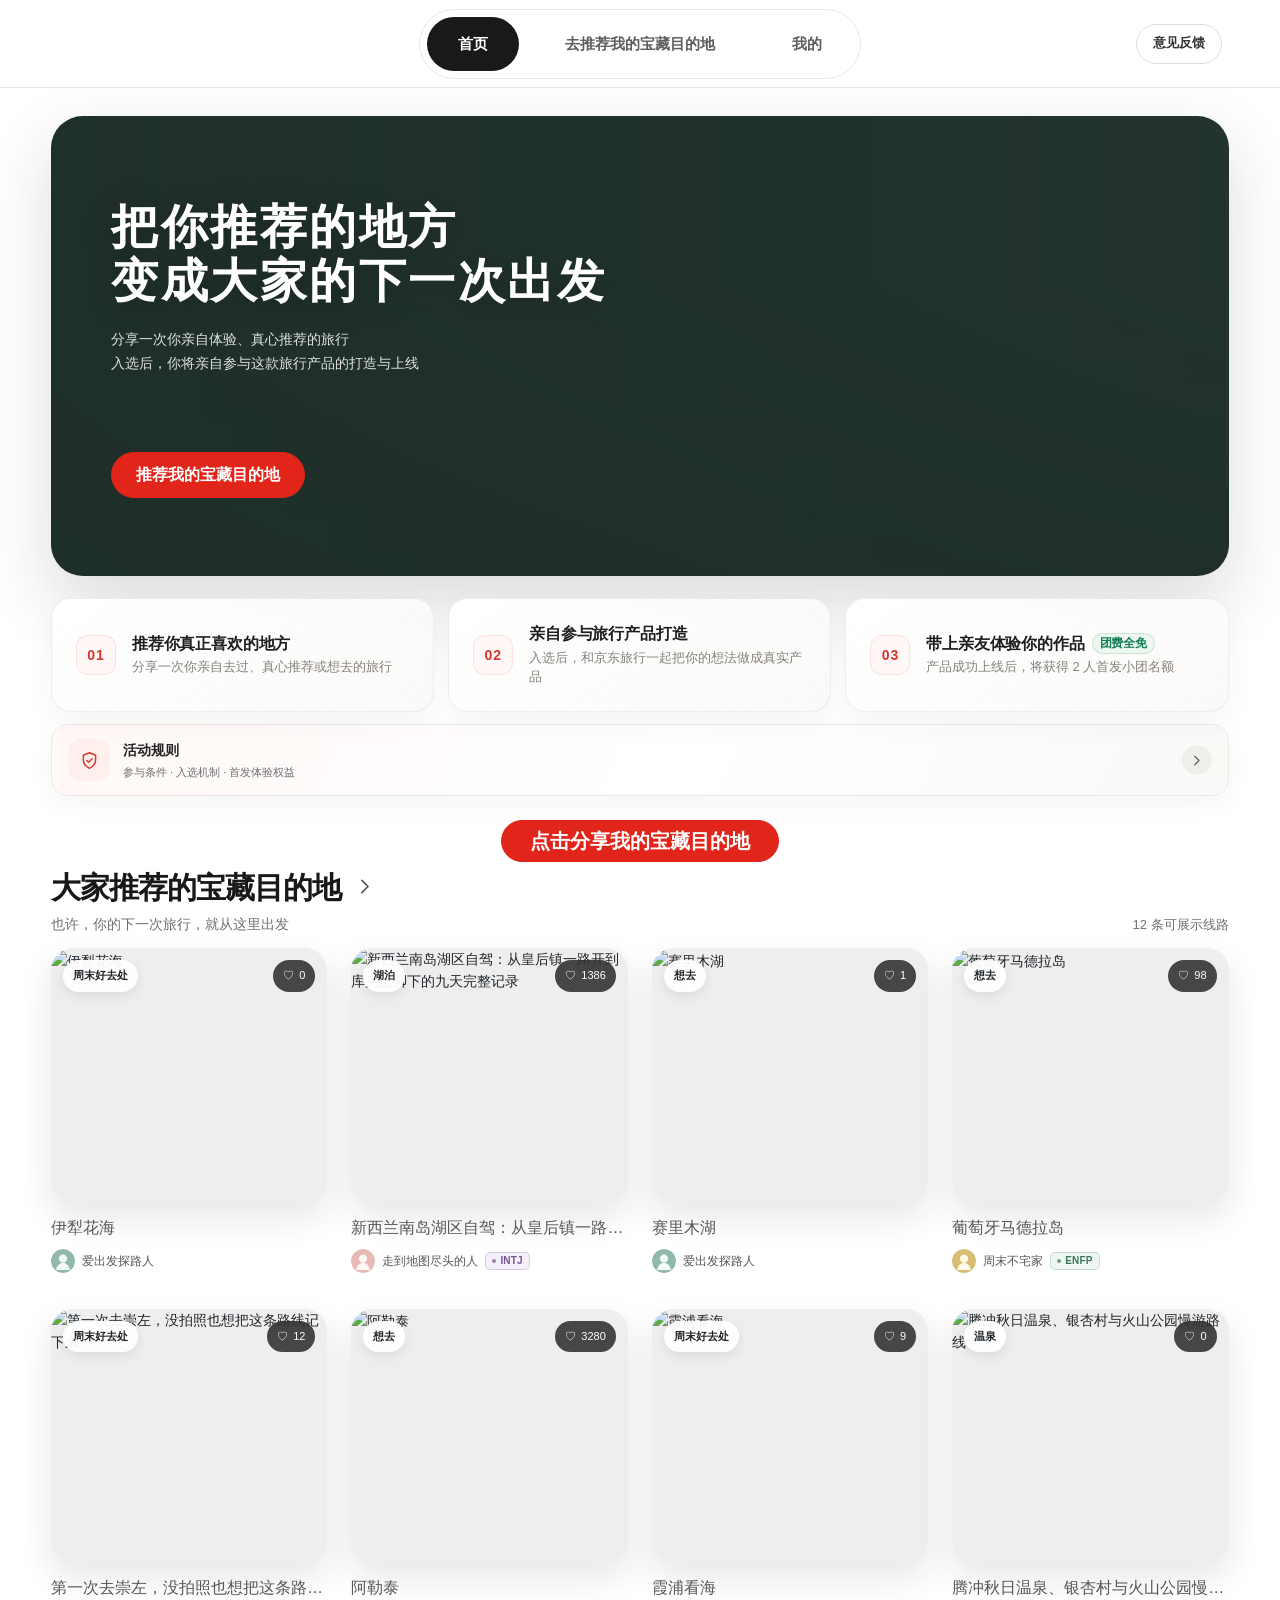
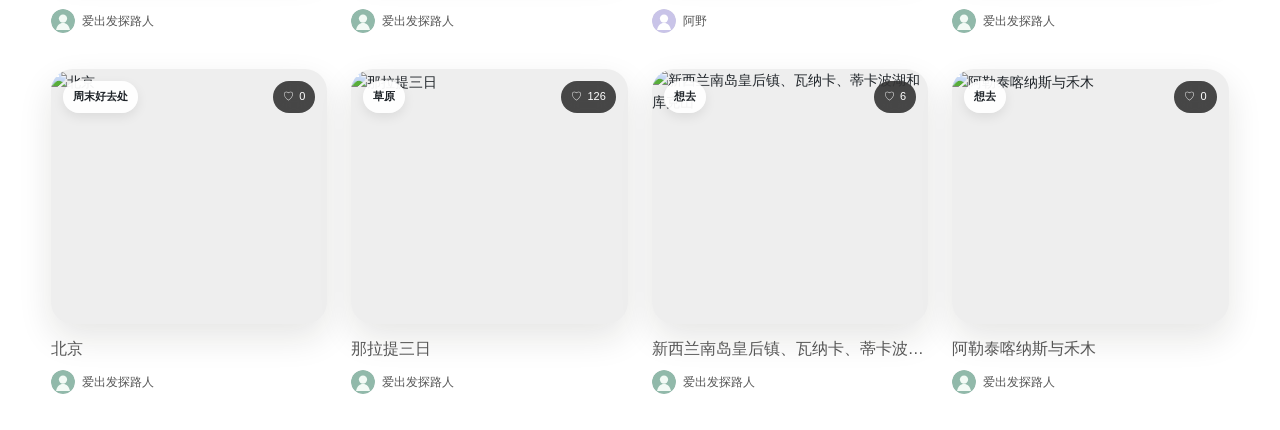
==== commit 078ae63b: "Use configured homepage video" ====
--- a/app/index.html
+++ b/app/index.html
@@ -4,7 +4,7 @@
     <meta charset="UTF-8">
     <meta name="viewport" content="width=device-width, initial-scale=1.0">
     <title>集着出去玩（内测）</title>
-    <script type="module" crossorigin src="./assets/index-B0cRSgr7.js"></script>
+    <script type="module" crossorigin src="./assets/index-CHeHn7aA.js"></script>
     <link rel="stylesheet" crossorigin href="./assets/index-B8LQ3ann.css">
   </head>
   <body>
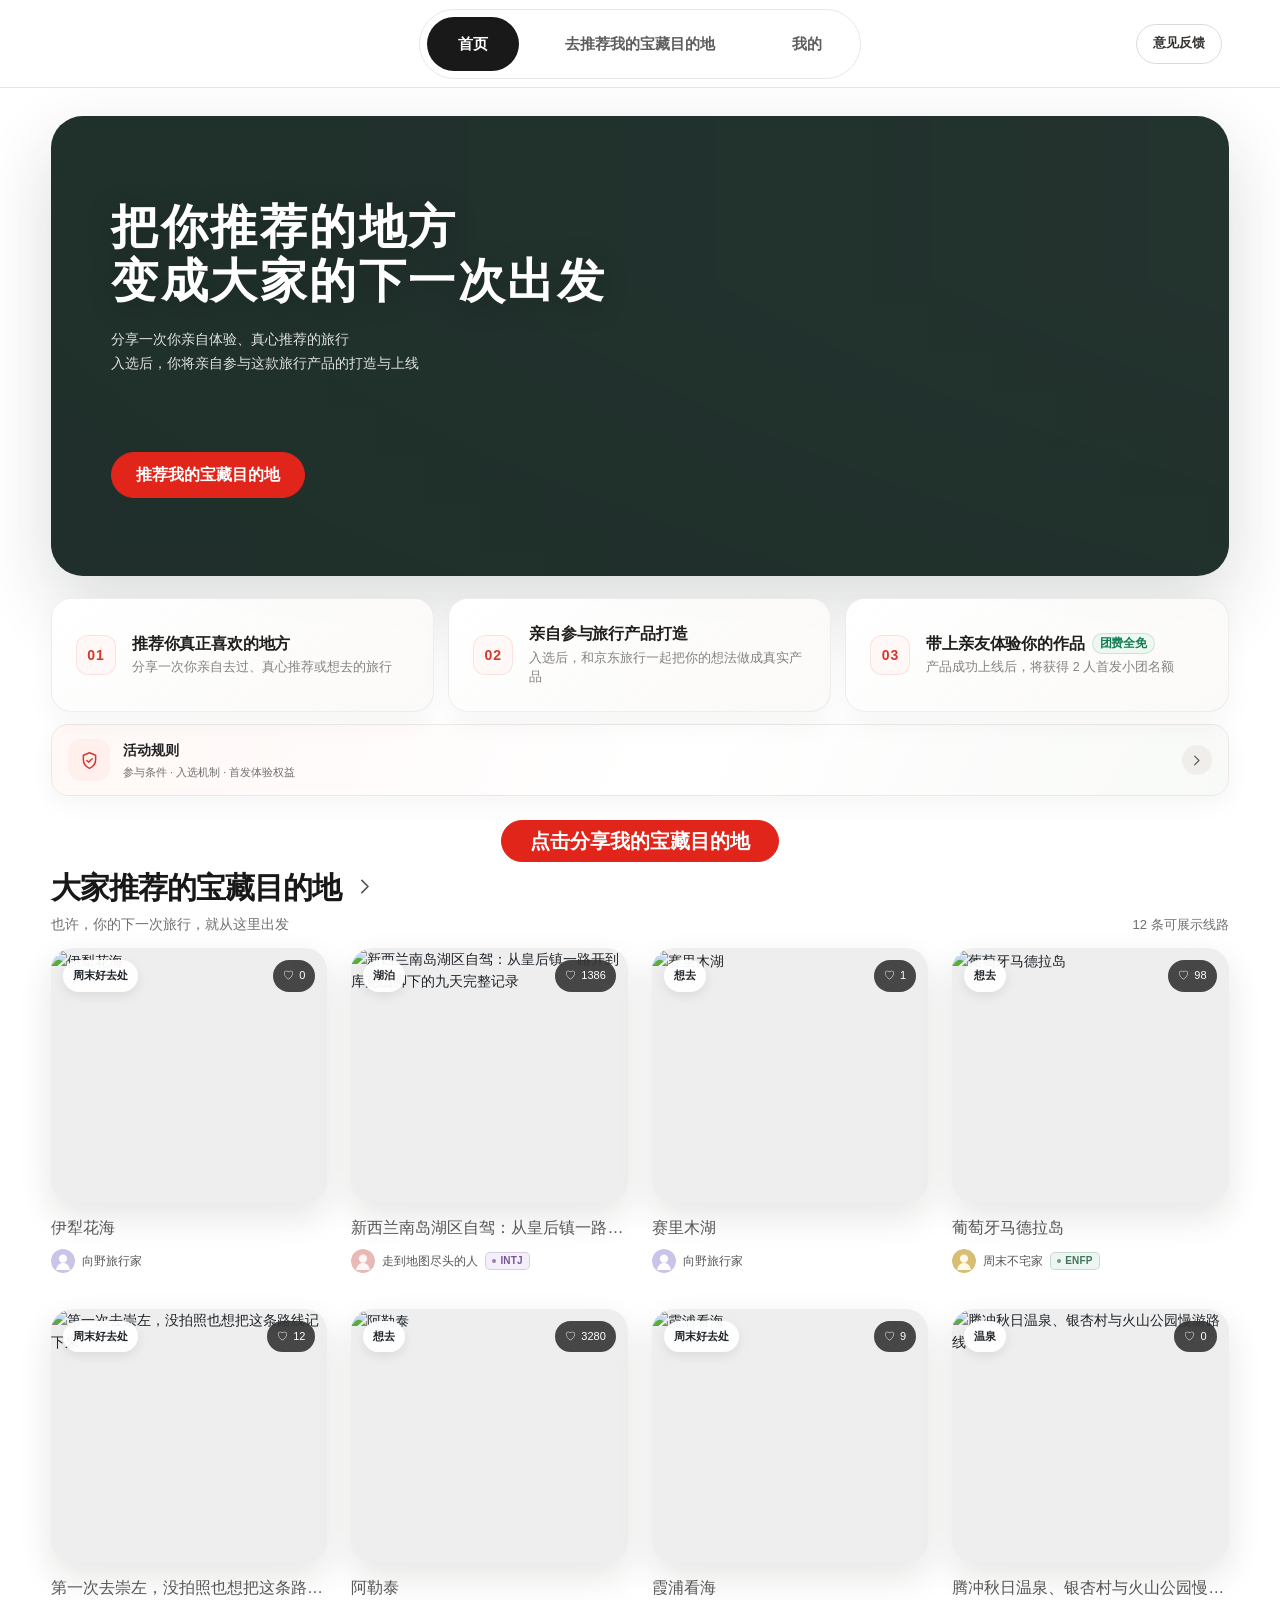
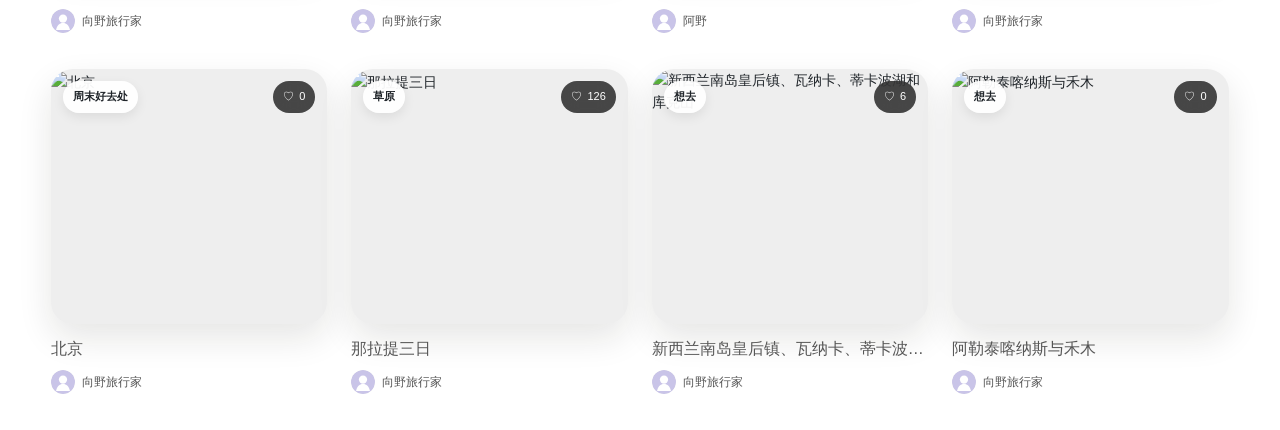
==== commit 643857e2: "Enable shuffled hero video rotation" ====
--- a/app/index.html
+++ b/app/index.html
@@ -4,7 +4,7 @@
     <meta charset="UTF-8">
     <meta name="viewport" content="width=device-width, initial-scale=1.0">
     <title>集着出去玩（内测）</title>
-    <script type="module" crossorigin src="./assets/index-CHeHn7aA.js"></script>
+    <script type="module" crossorigin src="./assets/index-BCo7FvOA.js"></script>
     <link rel="stylesheet" crossorigin href="./assets/index-B8LQ3ann.css">
   </head>
   <body>
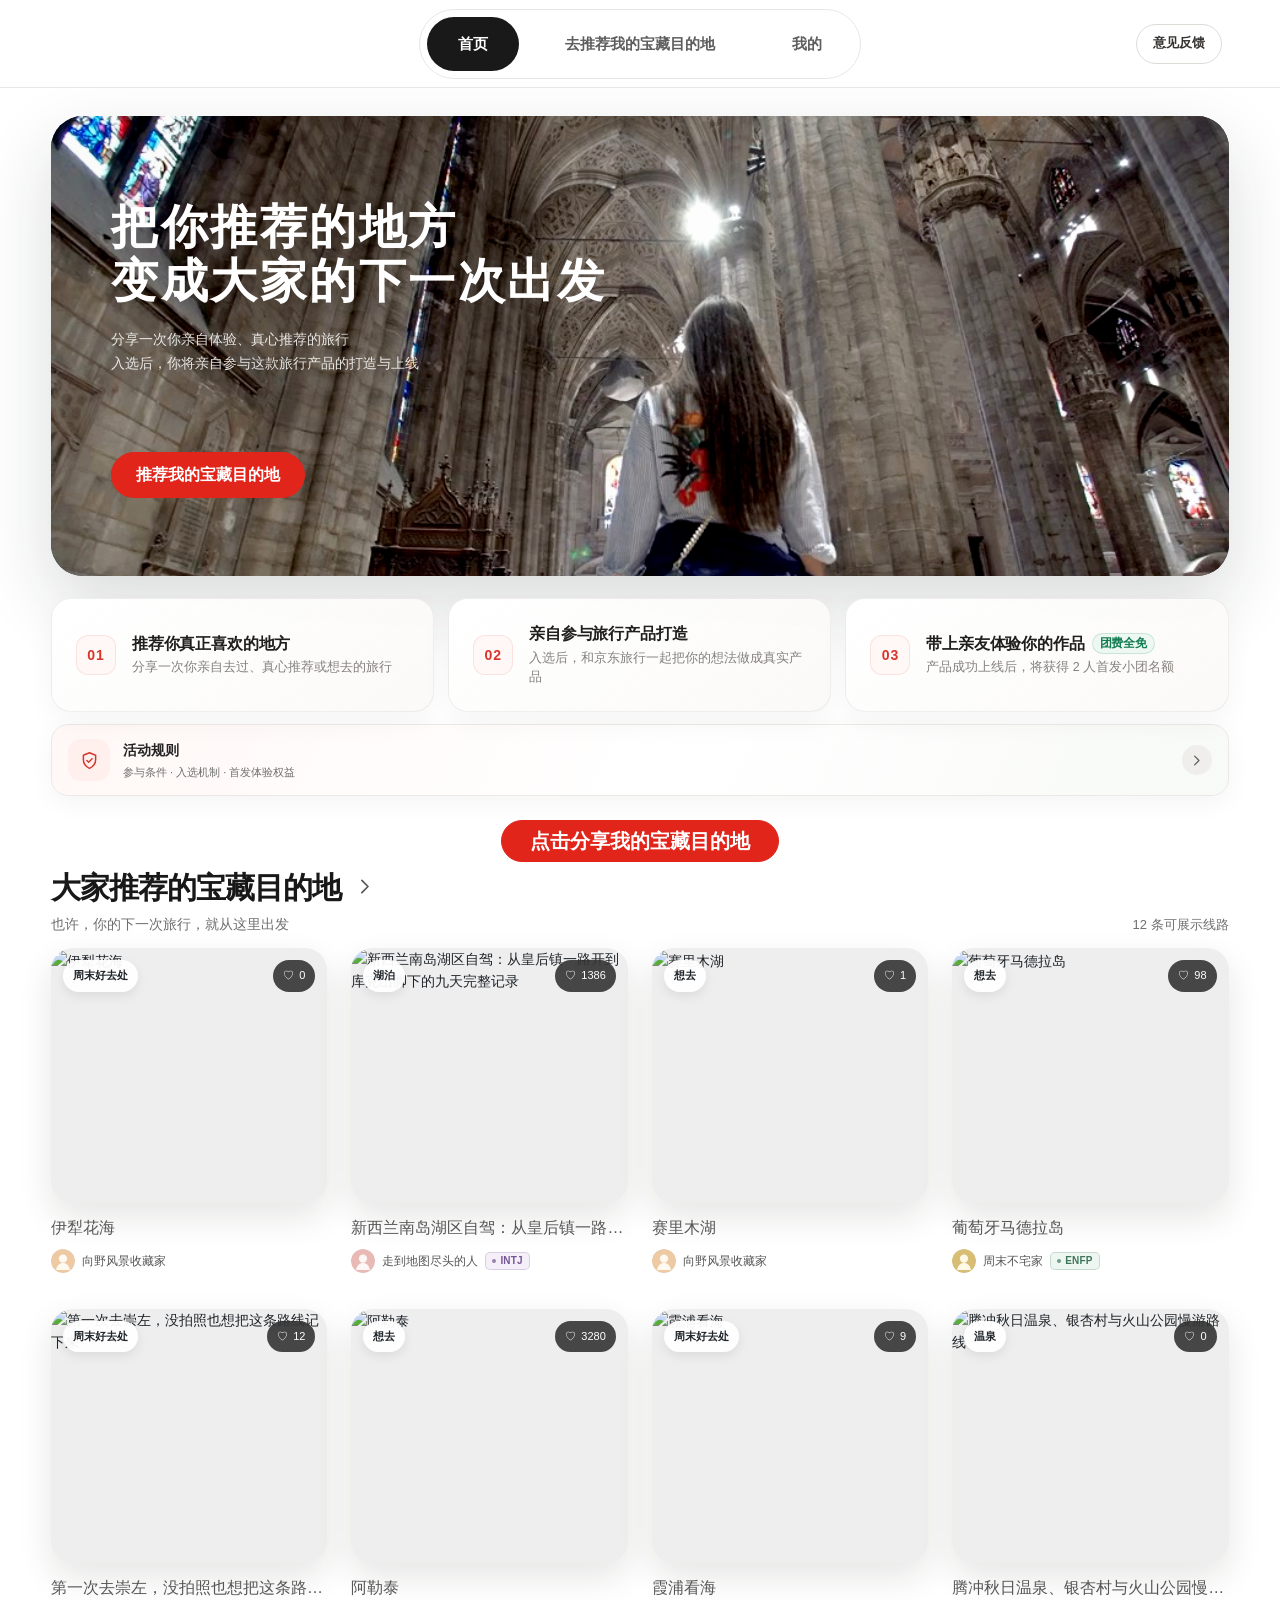
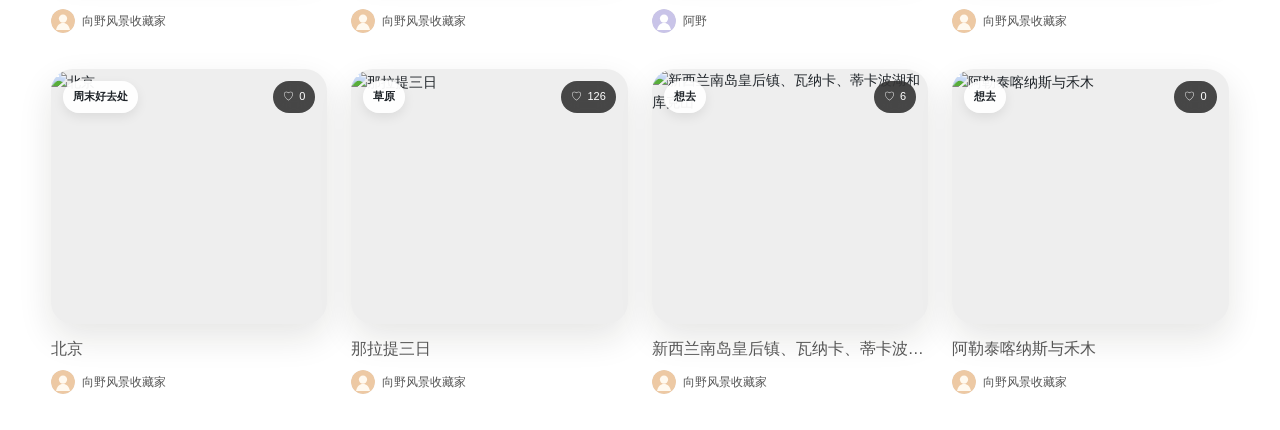
==== commit 005fa3b8: "Optimize mobile loading and profile tags" ====
--- a/app/index.html
+++ b/app/index.html
@@ -4,8 +4,8 @@
     <meta charset="UTF-8">
     <meta name="viewport" content="width=device-width, initial-scale=1.0">
     <title>集着出去玩（内测）</title>
-    <script type="module" crossorigin src="./assets/index-BCo7FvOA.js"></script>
-    <link rel="stylesheet" crossorigin href="./assets/index-B8LQ3ann.css">
+    <script type="module" crossorigin src="./assets/index-DvnPYKtu.js"></script>
+    <link rel="stylesheet" crossorigin href="./assets/index-BqkW_uOk.css">
   </head>
   <body>
     <div id="customRoot"></div>
--- a/app/assets/index-BqkW_uOk.css
+++ b/app/assets/index-BqkW_uOk.css
@@ -0,0 +1 @@
+[class*=jd-]::-ms-clear,[class*=jd-] input::-ms-clear,[class*=jd-] input::-ms-reveal,[class^=jd-]::-ms-clear,[class^=jd-] input::-ms-clear,[class^=jd-] input::-ms-reveal{display:none}body,html{width:100%;height:100%}input::-ms-clear,input::-ms-reveal{display:none}*,:after,:before{box-sizing:border-box}html{font-family:sans-serif;line-height:1.15;-webkit-text-size-adjust:100%;-ms-text-size-adjust:100%;-ms-overflow-style:scrollbar;-webkit-tap-highlight-color:rgba(0,0,0,0)}@-ms-viewport{width:device-width}body{margin:0;color:var(--jd-color-text-300);font-size:var(--jd-font-size-14);font-family:var(--jd-font-family);font-variant:tabular-nums;line-height:var(--jd-line-height-base);background-color:var(--jd-color-surface-200);font-feature-settings:"tnum"}[tabindex="-1"]:focus{outline:none!important}hr{box-sizing:content-box;height:0;overflow:visible}h1,h2,h3,h4,h5,h6{margin-top:0;margin-bottom:.5em;color:var(--jd-color-text-300);font-weight:500}p{margin-top:0;margin-bottom:1em}abbr[data-original-title],abbr[title]{text-decoration:underline;-webkit-text-decoration:underline dotted;text-decoration:underline dotted;border-bottom:0;cursor:help}address{margin-bottom:1em;font-style:normal;line-height:inherit}input[type=number],input[type=password],input[type=text],textarea{-webkit-appearance:none}dl,ol,ul{margin-top:0;margin-bottom:1em}ol ol,ol ul,ul ol,ul ul{margin-bottom:0}dt{font-weight:500}dd{margin-bottom:.5em;margin-left:0}blockquote{margin:0 0 1em}dfn{font-style:italic}b,strong{font-weight:bolder}small{font-size:80%}sub,sup{position:relative;font-size:75%;line-height:0;vertical-align:baseline}sub{bottom:-.25em}sup{top:-.5em}a{color:var(--jd-color-brand-normal);text-decoration:none;background-color:transparent;outline:none;cursor:pointer;transition:color .3s;-webkit-text-decoration-skip:objects}a:hover{color:var(--jd-color-brand-hover)}a:active{color:var(--jd-color-brand-active)}a:active,a:focus,a:hover{text-decoration:none;outline:0}a[disabled]{color:var(--jd-color-text-100);cursor:not-allowed}code,kbd,pre,samp{font-size:1em;font-family:var(--jd-font-family)}pre{margin-top:0;margin-bottom:1em;overflow:auto}figure{margin:0 0 1em}img{vertical-align:middle;border-style:none}[role=button],a,area,button,input:not([type=range]),label,select,summary,textarea{touch-action:manipulation}table{border-collapse:collapse}caption{padding-top:.75em;padding-bottom:.3em;color:var(--jd-color-text-200);text-align:left;caption-side:bottom}button,input,optgroup,select,textarea{margin:0;color:inherit;font-size:inherit;font-family:inherit;line-height:inherit}button,input{overflow:visible}button,select{text-transform:none}[type=reset],[type=submit],button,html [type=button]{-webkit-appearance:button}[type=button]::-moz-focus-inner,[type=reset]::-moz-focus-inner,[type=submit]::-moz-focus-inner,button::-moz-focus-inner{padding:0;border-style:none}input[type=checkbox],input[type=radio]{box-sizing:border-box;padding:0}input[type=date],input[type=datetime-local],input[type=month],input[type=time]{-webkit-appearance:listbox}textarea{overflow:auto;resize:vertical}fieldset{min-width:0;margin:0;padding:0;border:0}legend{display:block;width:100%;max-width:100%;margin-bottom:.5em;padding:0;color:inherit;font-size:1.5em;line-height:inherit;white-space:normal}progress{vertical-align:baseline}[type=number]::-webkit-inner-spin-button,[type=number]::-webkit-outer-spin-button{height:auto}[type=search]{outline-offset:-2px;-webkit-appearance:none}[type=search]::-webkit-search-cancel-button,[type=search]::-webkit-search-decoration{-webkit-appearance:none}::-webkit-file-upload-button{font:inherit;-webkit-appearance:button}output{display:inline-block}summary{display:list-item}template{display:none}[hidden]{display:none!important}mark{padding:.2em;background-color:var(--jd-color-yellow-1)}::-moz-selection{color:var(--jd-color-text-white);background:var(--jd-color-brand-normal)}::selection{color:var(--jd-color-text-white);background:var(--jd-color-brand-normal)}.clearfix:after,.clearfix:before{display:table;content:""}.clearfix:after{clear:both}.jd-icon{text-rendering:optimizelegibility}.jd-icon>*{line-height:1}.jd-icon svg{display:inline-block}.jd-icon:before{display:none}.jd-icon .jd-icon-icon{display:block}.jd-icon>.jd-icon{line-height:0;vertical-align:0}.jd-icon[tabindex]{cursor:pointer}.jd-icon-spin,.jd-icon-spin:before{display:inline-block;animation:loadingCircle 1s linear infinite}.jd-fade-appear,.jd-fade-enter,.jd-fade-leave{animation-duration:.2s;animation-fill-mode:both;animation-play-state:paused}.jd-fade-appear.jd-fade-appear-active,.jd-fade-enter.jd-fade-enter-active{animation-name:FadeIn;animation-play-state:running}.jd-fade-leave.jd-fade-leave-active{animation-name:FadeOut;animation-play-state:running;pointer-events:none}.jd-fade-appear,.jd-fade-enter{opacity:0}.jd-fade-appear,.jd-fade-enter,.jd-fade-leave{animation-timing-function:linear}@keyframes FadeIn{0%{opacity:0}to{opacity:1}}@keyframes FadeOut{0%{opacity:1}to{opacity:0}}.jd-move-up-appear,.jd-move-up-enter,.jd-move-up-leave{animation-duration:.2s;animation-fill-mode:both;animation-play-state:paused}.jd-move-up-appear.jd-move-up-appear-active,.jd-move-up-enter.jd-move-up-enter-active{animation-name:MoveUpIn;animation-play-state:running}.jd-move-up-leave.jd-move-up-leave-active{animation-name:MoveUpOut;animation-play-state:running;pointer-events:none}.jd-move-up-appear,.jd-move-up-enter{opacity:0;animation-timing-function:cubic-bezier(.08,.82,.17,1)}.jd-move-up-leave{animation-timing-function:cubic-bezier(.6,.04,.98,.34)}.jd-move-down-appear,.jd-move-down-enter,.jd-move-down-leave{animation-duration:.2s;animation-fill-mode:both;animation-play-state:paused}.jd-move-down-appear.jd-move-down-appear-active,.jd-move-down-enter.jd-move-down-enter-active{animation-name:MoveDownIn;animation-play-state:running}.jd-move-down-leave.jd-move-down-leave-active{animation-name:MoveDownOut;animation-play-state:running;pointer-events:none}.jd-move-down-appear,.jd-move-down-enter{opacity:0;animation-timing-function:cubic-bezier(.08,.82,.17,1)}.jd-move-down-leave{animation-timing-function:cubic-bezier(.6,.04,.98,.34)}.jd-move-left-appear,.jd-move-left-enter,.jd-move-left-leave{animation-duration:.2s;animation-fill-mode:both;animation-play-state:paused}.jd-move-left-appear.jd-move-left-appear-active,.jd-move-left-enter.jd-move-left-enter-active{animation-name:MoveLeftIn;animation-play-state:running}.jd-move-left-leave.jd-move-left-leave-active{animation-name:MoveLeftOut;animation-play-state:running;pointer-events:none}.jd-move-left-appear,.jd-move-left-enter{opacity:0;animation-timing-function:cubic-bezier(.08,.82,.17,1)}.jd-move-left-leave{animation-timing-function:cubic-bezier(.6,.04,.98,.34)}.jd-move-right-appear,.jd-move-right-enter,.jd-move-right-leave{animation-duration:.2s;animation-fill-mode:both;animation-play-state:paused}.jd-move-right-appear.jd-move-right-appear-active,.jd-move-right-enter.jd-move-right-enter-active{animation-name:MoveRightIn;animation-play-state:running}.jd-move-right-leave.jd-move-right-leave-active{animation-name:MoveRightOut;animation-play-state:running;pointer-events:none}.jd-move-right-appear,.jd-move-right-enter{opacity:0;animation-timing-function:cubic-bezier(.08,.82,.17,1)}.jd-move-right-leave{animation-timing-function:cubic-bezier(.6,.04,.98,.34)}@keyframes MoveDownIn{0%{transform:translateY(100%);transform-origin:0 0;opacity:0}to{transform:translateY(0);transform-origin:0 0;opacity:1}}@keyframes MoveDownOut{0%{transform:translateY(0);transform-origin:0 0;opacity:1}to{transform:translateY(100%);transform-origin:0 0;opacity:0}}@keyframes MoveLeftIn{0%{transform:translate(-100%);transform-origin:0 0;opacity:0}to{transform:translate(0);transform-origin:0 0;opacity:1}}@keyframes MoveLeftOut{0%{transform:translate(0);transform-origin:0 0;opacity:1}to{transform:translate(-100%);transform-origin:0 0;opacity:0}}@keyframes MoveRightIn{0%{transform:translate(100%);transform-origin:0 0;opacity:0}to{transform:translate(0);transform-origin:0 0;opacity:1}}@keyframes MoveRightOut{0%{transform:translate(0);transform-origin:0 0;opacity:1}to{transform:translate(100%);transform-origin:0 0;opacity:0}}@keyframes MoveUpIn{0%{transform:translateY(-100%);transform-origin:0 0;opacity:0}to{transform:translateY(0);transform-origin:0 0;opacity:1}}@keyframes MoveUpOut{0%{transform:translateY(0);transform-origin:0 0;opacity:1}to{transform:translateY(-100%);transform-origin:0 0;opacity:0}}@keyframes loadingCircle{to{transform:rotate(1turn)}}[jd-click-animating-without-extra-node=true],[jd-click-animating=true]{position:relative}html{--wave-shadow-color:var(--jd-color-brand-normal);--scroll-bar:0}.jd-click-animating-node,[jd-click-animating-without-extra-node=true]:after{position:absolute;inset:0;display:block;border-radius:inherit;box-shadow:none;opacity:.2;content:"";pointer-events:none}@keyframes waveEffect{to{box-shadow:0 0 0 var(--jd-color-brand-normal);box-shadow:0 0 0 6px var(--wave-shadow-color)}}@keyframes fadeEffect{to{opacity:0}}.jd-slide-up-appear,.jd-slide-up-enter,.jd-slide-up-leave{animation-duration:.2s;animation-fill-mode:both;animation-play-state:paused}.jd-slide-up-appear.jd-slide-up-appear-active,.jd-slide-up-enter.jd-slide-up-enter-active{animation-name:SlideUpIn;animation-play-state:running}.jd-slide-up-leave.jd-slide-up-leave-active{animation-name:SlideUpOut;animation-play-state:running;pointer-events:none}.jd-slide-up-appear,.jd-slide-up-enter{transform:scale(0);transform-origin:0 0;opacity:0;animation-timing-function:cubic-bezier(.23,1,.32,1);animation-duration:.1s}.jd-slide-up-leave{animation-timing-function:cubic-bezier(.755,.05,.855,.06);animation-duration:.1s}.jd-slide-down-appear,.jd-slide-down-enter,.jd-slide-down-leave{animation-duration:.2s;animation-fill-mode:both;animation-play-state:paused}.jd-slide-down-appear.jd-slide-down-appear-active,.jd-slide-down-enter.jd-slide-down-enter-active{animation-name:SlideDownIn;animation-play-state:running}.jd-slide-down-leave.jd-slide-down-leave-active{animation-name:SlideDownOut;animation-play-state:running;pointer-events:none}.jd-slide-down-appear,.jd-slide-down-enter{transform:scale(0);transform-origin:0 0;opacity:0;animation-timing-function:cubic-bezier(.23,1,.32,1);animation-duration:.1s}.jd-slide-down-leave{animation-timing-function:cubic-bezier(.755,.05,.855,.06);animation-duration:.1s}.jd-slide-left-appear,.jd-slide-left-enter,.jd-slide-left-leave{animation-duration:.2s;animation-fill-mode:both;animation-play-state:paused}.jd-slide-left-appear.jd-slide-left-appear-active,.jd-slide-left-enter.jd-slide-left-enter-active{animation-name:SlideLeftIn;animation-play-state:running}.jd-slide-left-leave.jd-slide-left-leave-active{animation-name:SlideLeftOut;animation-play-state:running;pointer-events:none}.jd-slide-left-appear,.jd-slide-left-enter{transform:scale(0);transform-origin:0 0;opacity:0;animation-timing-function:cubic-bezier(.23,1,.32,1);animation-duration:.1s}.jd-slide-left-leave{animation-timing-function:cubic-bezier(.755,.05,.855,.06);animation-duration:.1s}.jd-slide-right-appear,.jd-slide-right-enter,.jd-slide-right-leave{animation-duration:.2s;animation-fill-mode:both;animation-play-state:paused}.jd-slide-right-appear.jd-slide-right-appear-active,.jd-slide-right-enter.jd-slide-right-enter-active{animation-name:SlideRightIn;animation-play-state:running}.jd-slide-right-leave.jd-slide-right-leave-active{animation-name:SlideRightOut;animation-play-state:running;pointer-events:none}.jd-slide-right-appear,.jd-slide-right-enter{transform:scale(0);transform-origin:0 0;opacity:0;animation-timing-function:cubic-bezier(.23,1,.32,1);animation-duration:.1s}.jd-slide-right-leave{animation-timing-function:cubic-bezier(.755,.05,.855,.06);animation-duration:.1s}@keyframes SlideUpIn{0%{transform:scaleY(.8);transform-origin:0 0;opacity:0}to{transform:scaleY(1);transform-origin:0 0;opacity:1}}@keyframes SlideUpOut{0%{transform:scaleY(1);transform-origin:0 0;opacity:1}to{transform:scaleY(.8);transform-origin:0 0;opacity:0}}@keyframes SlideDownIn{0%{transform:scaleY(.8);transform-origin:100% 100%;opacity:0}to{transform:scaleY(1);transform-origin:100% 100%;opacity:1}}@keyframes SlideDownOut{0%{transform:scaleY(1);transform-origin:100% 100%;opacity:1}to{transform:scaleY(.8);transform-origin:100% 100%;opacity:0}}@keyframes SlideLeftIn{0%{transform:scaleX(.8);transform-origin:0 0;opacity:0}to{transform:scaleX(1);transform-origin:0 0;opacity:1}}@keyframes SlideLeftOut{0%{transform:scaleX(1);transform-origin:0 0;opacity:1}to{transform:scaleX(.8);transform-origin:0 0;opacity:0}}@keyframes SlideRightIn{0%{transform:scaleX(.8);transform-origin:100% 0;opacity:0}to{transform:scaleX(1);transform-origin:100% 0;opacity:1}}@keyframes SlideRightOut{0%{transform:scaleX(1);transform-origin:100% 0;opacity:1}to{transform:scaleX(.8);transform-origin:100% 0;opacity:0}}.jd-zoom-appear,.jd-zoom-enter,.jd-zoom-leave{animation-duration:.2s;animation-fill-mode:both;animation-play-state:paused}.jd-zoom-appear.jd-zoom-appear-active,.jd-zoom-enter.jd-zoom-enter-active{animation-name:ZoomIn;animation-play-state:running}.jd-zoom-leave.jd-zoom-leave-active{animation-name:ZoomOut;animation-play-state:running;pointer-events:none}.jd-zoom-appear,.jd-zoom-enter{transform:scale(0);opacity:0;animation-timing-function:cubic-bezier(.08,.82,.17,1)}.jd-zoom-appear-prepare,.jd-zoom-enter-prepare{transform:none}.jd-zoom-leave{animation-timing-function:cubic-bezier(.78,.14,.15,.86)}.jd-zoom-big-appear,.jd-zoom-big-enter,.jd-zoom-big-leave{animation-duration:.2s;animation-fill-mode:both;animation-play-state:paused}.jd-zoom-big-appear.jd-zoom-big-appear-active,.jd-zoom-big-enter.jd-zoom-big-enter-active{animation-name:ZoomBigIn;animation-play-state:running}.jd-zoom-big-leave.jd-zoom-big-leave-active{animation-name:ZoomBigOut;animation-play-state:running;pointer-events:none}.jd-zoom-big-appear,.jd-zoom-big-enter{transform:scale(0);opacity:0;animation-timing-function:cubic-bezier(.08,.82,.17,1)}.jd-zoom-big-appear-prepare,.jd-zoom-big-enter-prepare{transform:none}.jd-zoom-big-leave{animation-timing-function:cubic-bezier(.78,.14,.15,.86)}.jd-zoom-big-fast-appear,.jd-zoom-big-fast-enter,.jd-zoom-big-fast-leave{animation-duration:.1s;animation-fill-mode:both;animation-play-state:paused}.jd-zoom-big-fast-appear.jd-zoom-big-fast-appear-active,.jd-zoom-big-fast-enter.jd-zoom-big-fast-enter-active{animation-name:ZoomBigIn;animation-play-state:running}.jd-zoom-big-fast-leave.jd-zoom-big-fast-leave-active{animation-name:ZoomBigOut;animation-play-state:running;pointer-events:none}.jd-zoom-big-fast-appear,.jd-zoom-big-fast-enter{transform:scale(0);opacity:0;animation-timing-function:cubic-bezier(.08,.82,.17,1)}.jd-zoom-big-fast-appear-prepare,.jd-zoom-big-fast-enter-prepare{transform:none}.jd-zoom-big-fast-leave{animation-timing-function:cubic-bezier(.78,.14,.15,.86)}.jd-zoom-up-appear,.jd-zoom-up-enter,.jd-zoom-up-leave{animation-duration:.2s;animation-fill-mode:both;animation-play-state:paused}.jd-zoom-up-appear.jd-zoom-up-appear-active,.jd-zoom-up-enter.jd-zoom-up-enter-active{animation-name:ZoomUpIn;animation-play-state:running}.jd-zoom-up-leave.jd-zoom-up-leave-active{animation-name:ZoomUpOut;animation-play-state:running;pointer-events:none}.jd-zoom-up-appear,.jd-zoom-up-enter{transform:scale(0);opacity:0;animation-timing-function:cubic-bezier(.08,.82,.17,1)}.jd-zoom-up-appear-prepare,.jd-zoom-up-enter-prepare{transform:none}.jd-zoom-up-leave{animation-timing-function:cubic-bezier(.78,.14,.15,.86)}.jd-zoom-down-appear,.jd-zoom-down-enter,.jd-zoom-down-leave{animation-duration:.2s;animation-fill-mode:both;animation-play-state:paused}.jd-zoom-down-appear.jd-zoom-down-appear-active,.jd-zoom-down-enter.jd-zoom-down-enter-active{animation-name:ZoomDownIn;animation-play-state:running}.jd-zoom-down-leave.jd-zoom-down-leave-active{animation-name:ZoomDownOut;animation-play-state:running;pointer-events:none}.jd-zoom-down-appear,.jd-zoom-down-enter{transform:scale(0);opacity:0;animation-timing-function:cubic-bezier(.08,.82,.17,1)}.jd-zoom-down-appear-prepare,.jd-zoom-down-enter-prepare{transform:none}.jd-zoom-down-leave{animation-timing-function:cubic-bezier(.78,.14,.15,.86)}.jd-zoom-left-appear,.jd-zoom-left-enter,.jd-zoom-left-leave{animation-duration:.2s;animation-fill-mode:both;animation-play-state:paused}.jd-zoom-left-appear.jd-zoom-left-appear-active,.jd-zoom-left-enter.jd-zoom-left-enter-active{animation-name:ZoomLeftIn;animation-play-state:running}.jd-zoom-left-leave.jd-zoom-left-leave-active{animation-name:ZoomLeftOut;animation-play-state:running;pointer-events:none}.jd-zoom-left-appear,.jd-zoom-left-enter{transform:scale(0);opacity:0;animation-timing-function:cubic-bezier(.08,.82,.17,1)}.jd-zoom-left-appear-prepare,.jd-zoom-left-enter-prepare{transform:none}.jd-zoom-left-leave{animation-timing-function:cubic-bezier(.78,.14,.15,.86)}.jd-zoom-right-appear,.jd-zoom-right-enter,.jd-zoom-right-leave{animation-duration:.2s;animation-fill-mode:both;animation-play-state:paused}.jd-zoom-right-appear.jd-zoom-right-appear-active,.jd-zoom-right-enter.jd-zoom-right-enter-active{animation-name:ZoomRightIn;animation-play-state:running}.jd-zoom-right-leave.jd-zoom-right-leave-active{animation-name:ZoomRightOut;animation-play-state:running;pointer-events:none}.jd-zoom-right-appear,.jd-zoom-right-enter{transform:scale(0);opacity:0;animation-timing-function:cubic-bezier(.08,.82,.17,1)}.jd-zoom-right-appear-prepare,.jd-zoom-right-enter-prepare{transform:none}.jd-zoom-right-leave{animation-timing-function:cubic-bezier(.78,.14,.15,.86)}@keyframes ZoomIn{0%{transform:scale(.2);opacity:0}to{transform:scale(1);opacity:1}}@keyframes ZoomOut{0%{transform:scale(1)}to{transform:scale(.2);opacity:0}}@keyframes ZoomBigIn{0%{transform:scale(.8);opacity:0}to{transform:scale(1);opacity:1}}@keyframes ZoomBigOut{0%{transform:scale(1)}to{transform:scale(.8);opacity:0}}@keyframes ZoomUpIn{0%{transform:scale(.8);transform-origin:50% 0;opacity:0}to{transform:scale(1);transform-origin:50% 0}}@keyframes ZoomUpOut{0%{transform:scale(1);transform-origin:50% 0}to{transform:scale(.8);transform-origin:50% 0;opacity:0}}@keyframes ZoomLeftIn{0%{transform:scale(.8);transform-origin:0 50%;opacity:0}to{transform:scale(1);transform-origin:0 50%}}@keyframes ZoomLeftOut{0%{transform:scale(1);transform-origin:0 50%}to{transform:scale(.8);transform-origin:0 50%;opacity:0}}@keyframes ZoomRightIn{0%{transform:scale(.8);transform-origin:100% 50%;opacity:0}to{transform:scale(1);transform-origin:100% 50%}}@keyframes ZoomRightOut{0%{transform:scale(1);transform-origin:100% 50%}to{transform:scale(.8);transform-origin:100% 50%;opacity:0}}@keyframes ZoomDownIn{0%{transform:scale(.8);transform-origin:50% 100%;opacity:0}to{transform:scale(1);transform-origin:50% 100%}}@keyframes ZoomDownOut{0%{transform:scale(1);transform-origin:50% 100%}to{transform:scale(.8);transform-origin:50% 100%;opacity:0}}.ant-motion-collapse-legacy{overflow:hidden}.ant-motion-collapse,.ant-motion-collapse-legacy-active{transition:height .2s cubic-bezier(.645,.045,.355,1),opacity .2s cubic-bezier(.645,.045,.355,1)!important}.ant-motion-collapse{overflow:hidden}:root{--jd-color-red-1:#fceded;--jd-color-red-2:#fedada;--jd-color-red-3:#fdb1b3;--jd-color-red-4:#f88996;--jd-color-red-5:#fb6270;--jd-color-red-6:#f33b50;--jd-color-red-7:#c22f40;--jd-color-red-8:#922330;--jd-color-red-9:#611820;--jd-color-red-10:#310c10;--jd-color-orange-1:#fcefe0;--jd-color-orange-2:#fddebf;--jd-color-orange-3:#f9c999;--jd-color-orange-4:#f6b585;--jd-color-orange-5:#fca754;--jd-color-orange-6:#f08433;--jd-color-orange-7:#c96524;--jd-color-orange-8:#904f1f;--jd-color-orange-9:#603514;--jd-color-orange-10:#301a0a;--jd-color-yellow-1:#fefaec;--jd-color-yellow-2:#f9f0d6;--jd-color-yellow-3:#fdebb5;--jd-color-yellow-4:#fbe08f;--jd-color-yellow-5:#fad66a;--jd-color-yellow-6:#f9cc45;--jd-color-yellow-7:#c7a337;--jd-color-yellow-8:#957a29;--jd-color-yellow-9:#64521c;--jd-color-yellow-10:#32290e;--jd-color-green-1:#e7f3f0;--jd-color-green-2:#b8f2d9;--jd-color-green-3:#7ee6b9;--jd-color-green-4:#4adf99;--jd-color-green-5:#00ca7f;--jd-color-green-6:#00b26f;--jd-color-green-7:#009a5f;--jd-color-green-8:#008350;--jd-color-green-9:#005734;--jd-color-green-10:#002f1a;--jd-color-cyan-1:#e4f4f6;--jd-color-cyan-2:#d2f0f4;--jd-color-cyan-3:#a4e1e9;--jd-color-cyan-4:#77d2df;--jd-color-cyan-5:#49c3d4;--jd-color-cyan-6:#1cb4c9;--jd-color-cyan-7:#1690a1;--jd-color-cyan-8:#116c79;--jd-color-cyan-9:#0b4850;--jd-color-cyan-10:#062428;--jd-color-blue-1:#eaf1fe;--jd-color-blue-2:#d6e3fd;--jd-color-blue-3:#adc7fc;--jd-color-blue-4:#83abfa;--jd-color-blue-5:#598ef8;--jd-color-blue-6:#3768fa;--jd-color-blue-7:#1f57c8;--jd-color-blue-8:#174196;--jd-color-blue-9:#102d68;--jd-color-blue-10:#091a3c;--jd-color-purple-1:#f1ecfa;--jd-color-purple-2:#e2d9f5;--jd-color-purple-3:#c5b3eb;--jd-color-purple-4:#a98de0;--jd-color-purple-5:#8c67d6;--jd-color-purple-6:#6f41cc;--jd-color-purple-7:#5934a3;--jd-color-purple-8:#43277a;--jd-color-purple-9:#2c1a52;--jd-color-purple-10:#160d29;--jd-color-fuchsia-1:#faedfb;--jd-color-fuchsia-2:#f2d8f3;--jd-color-fuchsia-3:#e5b0e7;--jd-color-fuchsia-4:#d789da;--jd-color-fuchsia-5:#ca61ce;--jd-color-fuchsia-6:#bd3ac2;--jd-color-fuchsia-7:#972e9b;--jd-color-fuchsia-8:#712374;--jd-color-fuchsia-9:#4c174e;--jd-color-fuchsia-10:#260c27;--jd-color-gray-1:#f7f7f7;--jd-color-gray-2:#f0f0f0;--jd-color-gray-3:#ebebeb;--jd-color-gray-4:#e6e6e6;--jd-color-gray-5:#d9d9d9;--jd-color-gray-6:#ccc;--jd-color-gray-7:#b5b5b5;--jd-color-gray-8:#8c8c8c;--jd-color-gray-9:#666;--jd-color-gray-10:#595959;--jd-color-gray-11:#333;--jd-color-gray-12:#262626;--jd-color-white-1:hsla(0,0%,100%,.1);--jd-color-white-2:hsla(0,0%,100%,.2);--jd-color-white-3:hsla(0,0%,100%,.3);--jd-color-white-4:hsla(0,0%,100%,.4);--jd-color-white-5:hsla(0,0%,100%,.5);--jd-color-white-6:hsla(0,0%,100%,.6);--jd-color-white-7:hsla(0,0%,100%,.7);--jd-color-white-8:hsla(0,0%,100%,.8);--jd-color-white-9:hsla(0,0%,100%,.9);--jd-color-white-10:#fff;--jd-color-white-constant:#fff;--jd-color-black-1:rgba(0,0,0,.1);--jd-color-black-2:rgba(0,0,0,.2);--jd-color-black-3:rgba(0,0,0,.3);--jd-color-black-4:rgba(0,0,0,.4);--jd-color-black-5:rgba(0,0,0,.5);--jd-color-black-6:rgba(0,0,0,.6);--jd-color-black-7:rgba(0,0,0,.7);--jd-color-black-8:rgba(0,0,0,.8);--jd-color-black-9:rgba(0,0,0,.9);--jd-color-black-10:#000;--jd-filter-invert:invert(0);--jd-color-azure-1:#f0fcff;--jd-color-azure-2:#d6f5ff;--jd-color-azure-3:#ade8ff;--jd-color-azure-4:#85d8ff;--jd-color-azure-5:#5cc6ff;--jd-color-azure-6:#33b1ff;--jd-color-azure-7:#218cd9;--jd-color-azure-8:#126ab3;--jd-color-azure-9:#074c8c;--jd-color-azure-10:#043366;--jd-color-verdant-1:#fcfff0;--jd-color-verdant-2:#f3ffcc;--jd-color-verdant-3:#e2faa0;--jd-color-verdant-4:#c8ed72;--jd-color-verdant-5:#aee048;--jd-color-verdant-6:#93d321;--jd-color-verdant-7:#70ad13;--jd-color-verdant-8:#508708;--jd-color-verdant-9:#346101;--jd-color-verdant-10:#1d3b00;--jd-color-brand-40:rgba(38,107,246,.25098039215686274);--jd-color-brand-normal:var(--jd-color-blue-6);--jd-color-brand-hover:var(--jd-color-blue-5);--jd-color-brand-click:var(--jd-color-blue-7);--jd-color-brand-disable:var(--jd-color-blue-3);--jd-color-brand-border:var(--jd-color-blue-2);--jd-color-brand-background:var(--jd-color-blue-1);--jd-color-brand-light-normal:#f2f6fe;--jd-color-brand-light-hover:#f6f9ff;--jd-color-brand-light-click:#e5edfe;--jd-color-brand-light-disable:#f8fbff;--jd-color-brand-light-border:var(--jd-color-blue-2);--jd-color-brand-light-background:#f2f6fe;--jd-color-gradient-a-normal:linear-gradient(90deg,#005fee,#266bf6);--jd-color-gradient-a-hover:linear-gradient(90deg,#427bee,#5188f7);--jd-color-gradient-a-click:linear-gradient(90deg,#0f46b5,#1e55c4);--jd-color-gradient-a-disable:linear-gradient(90deg,#b4caf8,#b9cffc);--jd-color-gradient-b-normal:linear-gradient(90deg,#6f17ff,#8348ff);--jd-color-gradient-b-hover:linear-gradient(90deg,#8d46ff,#9c6dff);--jd-color-gradient-b-click:linear-gradient(90deg,#5a13cc,#693acc);--jd-color-gradient-b-disable:linear-gradient(90deg,#c6a3ff,#dbcaff);--jd-color-gradient-ai-normal:linear-gradient(259deg,#8f55fd,#6b36fa 30%,#6b36fa 85%,#3544eb);--jd-color-gradient-ai-hover:linear-gradient(264deg,#ae86fe,#9975fc 30%,#9772fc 85%,#7b7bf4);--jd-color-gradient-ai-click:linear-gradient(259deg,#6239b1,#4d27af 30%,#4b26af 85%,#2e2ea7);--jd-color-gradient-ai-disable:linear-gradient(259deg,#c9b3f4,#beaaf3 35%,#bca8f3 85%,#abacee);--jd-color-gradient-ai-border:linear-gradient(225deg,#eee7fb,#ebe5fa 30%,#eae4fa 85%,#e7e5fa);--jd-color-gradient-ai-background:linear-gradient(259deg,#f3efff,#f4f0ff 30%,#e9edff 85%,#d9ebff);--jd-color-gradient-ai-light-normal:linear-gradient(260deg,#fcf0ff -.2%,#f6f4ff 19.83%,#ebebff 99.93%);--jd-color-gradient-ai-light-hover:linear-gradient(260deg,#fdf7ff -.2%,#fdf8ff 19.83%,#f5f5ff 99.93%);--jd-color-gradient-ai-light-click:linear-gradient(260deg,#f3eeff -.2%,#f1ecff 19.83%,#ececfd 99.93%);--jd-color-gradient-ai-light-disable:linear-gradient(260deg,#f7f2fa -.2%,#f6f3fa 19.83%,#f1f0fa 99.93%);--jd-color-gradient-ai-light-border:linear-gradient(225deg,#f4effc,#f0ebfc 70%,#ebebfb);--jd-color-gradient-ai-light-background:linear-gradient(259deg,#faf6ff,#f2f5ff 70%,#f1f4ff);--jd-color-success-normal:var(--jd-color-green-6);--jd-color-success-hover:var(--jd-color-green-5);--jd-color-success-click:var(--jd-color-green-7);--jd-color-success-disable:var(--jd-color-green-3);--jd-color-success-border:var(--jd-color-green-2);--jd-color-success-background:var(--jd-color-green-1);--jd-color-warning-normal:var(--jd-color-orange-6);--jd-color-warning-hover:var(--jd-color-orange-5);--jd-color-warning-click:var(--jd-color-orange-7);--jd-color-warning-disable:var(--jd-color-orange-3);--jd-color-warning-border:var(--jd-color-orange-2);--jd-color-warning-background:var(--jd-color-orange-1);--jd-color-error-normal:var(--jd-color-red-6);--jd-color-error-hover:var(--jd-color-red-5);--jd-color-error-click:var(--jd-color-red-7);--jd-color-error-disable:var(--jd-color-red-3);--jd-color-error-border:var(--jd-color-red-2);--jd-color-error-background:var(--jd-color-red-1);--jd-color-info-normal:var(--jd-color-blue-6);--jd-color-info-hover:var(--jd-color-blue-5);--jd-color-info-click:var(--jd-color-blue-7);--jd-color-info-disable:var(--jd-color-blue-3);--jd-color-info-border:var(--jd-color-blue-2);--jd-color-info-background:var(--jd-color-blue-1);--jd-color-text-400:var(--jd-color-gray-12);--jd-color-text-300:var(--jd-color-gray-10);--jd-color-text-200:var(--jd-color-gray-8);--jd-color-text-100:var(--jd-color-gray-7);--jd-color-text-white:var(--jd-color-white-constant);--jd-color-line-300:var(--jd-color-gray-7);--jd-color-line-200:var(--jd-color-gray-5);--jd-color-line-100:var(--jd-color-gray-3);--jd-color-line-white:var(--jd-color-white-10);--jd-color-fill-300:var(--jd-color-gray-5);--jd-color-fill-200:var(--jd-color-gray-2);--jd-color-fill-100:var(--jd-color-gray-1);--jd-color-fill-100-50:hsla(0,0%,96.9%,.5);--jd-color-fill-10050:#fbfbfb;--jd-color-fill-white:var(--jd-color-white-10);--jd-color-fill-white-80:hsla(0,0%,100%,.8);--jd-color-fill-white-60:hsla(0,0%,100%,.6);--jd-color-fill-white-40:hsla(0,0%,100%,.4);--jd-color-fill-white-20:hsla(0,0%,100%,.2);--jd-color-surface-500:var(--jd-color-white-10);--jd-color-surface-400:var(--jd-color-white-10);--jd-color-surface-300:var(--jd-color-white-10);--jd-color-surface-200:var(--jd-color-white-10);--jd-color-surface-100:var(--jd-color-gray-1);--jd-color-dark-surface-200:#1f1f1f;--jd-color-surface-overlay:rgba(0,0,0,.6);--jd-color-ai-normal:#a64dff;--jd-color-ai-hover:#ba75ff;--jd-color-ai-click:#823cc7;--jd-color-ai-disable:#d9b5fc;--jd-color-ai-border:#e7d3fa;--jd-color-ai-background:#f5ecff;--jd-color-up-normal:var(--jd-color-red-6);--jd-color-up-hover:var(--jd-color-red-5);--jd-color-up-click:var(--jd-color-red-7);--jd-color-up-disable:var(--jd-color-red-3);--jd-color-up-background:rgba(243,59,80,.04);--jd-color-down-normal:#00cb7f;--jd-color-down-hover:#5fde9a;--jd-color-down-click:#a0edbc;--jd-color-down-disable:#00b26e;--jd-color-down-background:rgba(0,203,127,.06);--jd-color-even-normal:var(--jd-color-gray-7);--jd-color-even-hover:var(--jd-color-gray-6);--jd-color-even-click:var(--jd-color-gray-8);--jd-color-even-disable:var(--jd-color-gray-5);--jd-color-even-background:hsla(0,0%,71%,.1);--jd-shadow-base:0px 1px 3px 0px rgba(0,0,0,.06),0px 2px 6px 0px rgba(0,0,0,.04);--jd-shadow-low:0px 4px 6px 0px rgba(0,0,0,.06),0px 2px 12px 0px rgba(0,0,0,.04);--jd-shadow-middle:0px 12px 24px -4px rgba(0,0,0,.06),0px 4px 28px 0px rgba(0,0,0,.04);--jd-shadow-high:0px 20px 35px -6px rgba(0,0,0,.06),0px 8px 56px -2px rgba(0,0,0,.04);--jd-table-row-hover-color:var(--jd-color-fill-100);--jd-radius-1:2px;--jd-radius-2:4px;--jd-radius-3:6px;--jd-radius-4:8px;--jd-radius-5:10px;--jd-radius-6:12px;--jd-radius-7:16px;--jd-radius-8:20px;--jd-radius-9:24px;--jd-radius-10:32px;--jd-radius-xxl:var(--jd-radius-4);--jd-radius-xl:var(--jd-radius-4);--jd-radius-l:var(--jd-radius-2);--jd-radius-m:var(--jd-radius-2);--jd-radius-s:var(--jd-radius-2);--jd-radius-xs:var(--jd-radius-2);--jd-radius-none:0px;--jd-radius-circle:50%;--jd-size-1:16px;--jd-size-2:18px;--jd-size-3:20px;--jd-size-4:24px;--jd-size-5:28px;--jd-size-6:32px;--jd-size-7:40px;--jd-size-8:48px;--jd-size-9:56px;--jd-size-10:64px;--jd-size-xl:var(--jd-size-8);--jd-size-l:var(--jd-size-7);--jd-size-m:var(--jd-size-6);--jd-size-s:var(--jd-size-5);--jd-size-xs:var(--jd-size-4);--jd-size-xxs:var(--jd-size-3);--jd-spacing-1:2px;--jd-spacing-2:4px;--jd-spacing-3:8px;--jd-spacing-4:12px;--jd-spacing-5:16px;--jd-spacing-6:20px;--jd-spacing-7:24px;--jd-spacing-8:32px;--jd-spacing-9:40px;--jd-spacing-10:48px;--jd-spacing-horizontal-3xl:var(--jd-spacing-9);--jd-spacing-horizontal-xxl:var(--jd-spacing-8);--jd-spacing-horizontal-xl:var(--jd-spacing-7);--jd-spacing-horizontal-l:var(--jd-spacing-6);--jd-spacing-horizontal-m:var(--jd-spacing-5);--jd-spacing-horizontal-s:var(--jd-spacing-4);--jd-spacing-horizontal-xs:var(--jd-spacing-3);--jd-spacing-horizontal-xxs:var(--jd-spacing-2);--jd-spacing-vertical-3xl:var(--jd-spacing-9);--jd-spacing-vertical-xxl:var(--jd-spacing-8);--jd-spacing-vertical-xl:var(--jd-spacing-7);--jd-spacing-vertical-l:var(--jd-spacing-6);--jd-spacing-vertical-m:var(--jd-spacing-5);--jd-spacing-vertical-s:var(--jd-spacing-4);--jd-spacing-vertical-xs:var(--jd-spacing-3);--jd-spacing-vertical-xxs:var(--jd-spacing-2);--jd-border-spacing-3:6px;--jd-border-spacing-7:14px;--jd-border-spacing-9:18px;--jd-border-spacing-14:28px;--jd-line-height-base:1.5715;--jd-line-height-10:16px;--jd-line-height-12:18px;--jd-line-height-14:22px;--jd-line-height-16:24px;--jd-line-height-18:28px;--jd-line-height-20:30px;--jd-line-height-24:36px;--jd-line-height-32:48px;--jd-line-height-40:60px;--jd-font-size-10:10px;--jd-font-size-12:12px;--jd-font-size-14:14px;--jd-font-size-16:16px;--jd-font-size-18:18px;--jd-font-size-20:20px;--jd-font-size-24:24px;--jd-font-size-32:32px;--jd-font-size-40:40px;--jd-font-weight-regular:normal;--jd-font-weight-medium:500;--jd-font-weight-bold:600;--jd-border-width-1:1px;--jd-border-width-2:2px;--jd-transition-base:all .3s cubic-bezier(.645,.045,.355,1);--jd-transition-color-base:color .2s cubic-bezier(.645,.045,.355,1);--jd-transition-duration:.3s;--jd-dropdown-menu-index:10;--jd-font-family:-apple-system,BlinkMacSystemFont,"Segoe UI",Roboto,Ubuntu,"Helvetica Neue",Helvetica,Arial,"PingFang SC","Hiragino Sans GB","Microsoft YaHei UI","Microsoft YaHei","Source Han Sans SC CN","Apple Color Emoji";--jd-ease-base-out:cubic-bezier(.7,.3,.1,1);--jd-ease-base-in:cubic-bezier(.9,0,.3,.7);--jd-ease-out:cubic-bezier(.215,.61,.355,1);--jd-ease-in:cubic-bezier(.55,.055,.675,.19);--jd-ease-in-out:cubic-bezier(.645,.045,.355,1);--jd-ease-out-back:cubic-bezier(.12,.4,.29,1.46);--jd-ease-in-back:cubic-bezier(.71,-.46,.88,.6);--jd-ease-in-out-back:cubic-bezier(.71,-.46,.29,1.46);--jd-ease-out-circ:cubic-bezier(.08,.82,.17,1);--jd-ease-in-circ:cubic-bezier(.6,.04,.98,.34);--jd-ease-in-out-circ:cubic-bezier(.78,.14,.15,.86);--jd-ease-out-quint:cubic-bezier(.23,1,.32,1);--jd-ease-in-quint:cubic-bezier(.755,.05,.855,.06);--jd-ease-in-out-quint:cubic-bezier(.86,0,.07,1);--jd-animation-duration-slow:.3s;--jd-animation-duration-base:.2s;--jd-animation-duration-fast:.1s;--jd-switch-loading-icon-top:2px}[color-theme=red]{--jd-color-brand-40:rgba(248,44,69,.25098039215686274);--jd-color-brand-normal:#f82c45;--jd-color-brand-hover:#f9566a;--jd-color-brand-click:#c62337;--jd-color-brand-disable:#fcabb5;--jd-color-brand-border:#ffdbdf;--jd-color-brand-background:#fff1f3;--jd-color-brand-light-normal:#fff1f1;--jd-color-brand-light-hover:#fff4f6;--jd-color-brand-light-click:#fee6e9;--jd-color-brand-light-disable:#fff9f9;--jd-color-brand-light-border:#fed8dd;--jd-color-brand-light-background:#fffafb;--jd-color-gradient-a-normal:linear-gradient(90deg,#ff4e63,#f82c45);--jd-color-gradient-a-hover:linear-gradient(90deg,#ff7283,#fa576b);--jd-color-gradient-a-click:linear-gradient(90deg,#cc3f50,#c72438);--jd-color-gradient-a-disable:linear-gradient(90deg,#ffb9c1,#fdabb5);--jd-color-gradient-b-normal:linear-gradient(90deg,#2e3040,#202231);--jd-color-gradient-b-hover:linear-gradient(90deg,#595a67,#4d4f5b);--jd-color-gradient-b-click:linear-gradient(90deg,#262734,#1a1c28);--jd-color-gradient-b-disable:linear-gradient(90deg,#acadb3,#a6a7ad);--jd-color-gradient-ai-normal:linear-gradient(259deg,#8f55fd,#6b36fa 30%,#6b36fa 85%,#3544eb);--jd-color-gradient-ai-hover:linear-gradient(264deg,#ae86fe,#9975fc 30%,#9772fc 85%,#7b7bf4);--jd-color-gradient-ai-click:linear-gradient(259deg,#6239b1,#4d27af 30%,#4b26af 85%,#2e2ea7);--jd-color-gradient-ai-disable:linear-gradient(259deg,#c9b3f4,#beaaf3 35%,#bca8f3 85%,#abacee);--jd-color-gradient-ai-border:linear-gradient(225deg,#eee7fb,#ebe5fa 30%,#eae4fa 85%,#e7e5fa);--jd-color-gradient-ai-background:linear-gradient(259deg,#f3efff,#f4f0ff 30%,#e9edff 85%,#d9ebff);--jd-color-gradient-ai-light-normal:linear-gradient(260deg,#fcf0ff -.2%,#f6f4ff 19.83%,#ebebff 99.93%);--jd-color-gradient-ai-light-hover:linear-gradient(260deg,#fdf7ff -.2%,#fdf8ff 19.83%,#f5f5ff 99.93%);--jd-color-gradient-ai-light-click:linear-gradient(260deg,#f3eeff -.2%,#f1ecff 19.83%,#ececfd 99.93%);--jd-color-gradient-ai-light-disable:linear-gradient(260deg,#f7f2fa -.2%,#f6f3fa 19.83%,#f1f0fa 99.93%);--jd-color-gradient-ai-light-border:linear-gradient(225deg,#f4effc,#f0ebfc 70%,#ebebfb);--jd-color-gradient-ai-light-background:linear-gradient(259deg,#faf6ff,#f2f5ff 70%,#f1f4ff)}[color-theme=dark]{--jd-color-red-1:#180608;--jd-color-red-2:#310c10;--jd-color-red-3:#611820;--jd-color-red-4:#922330;--jd-color-red-5:#c22f40;--jd-color-red-6:#f33b50;--jd-color-red-7:#f56273;--jd-color-red-8:#f88996;--jd-color-red-9:#fab1b9;--jd-color-red-10:#fdd8dc;--jd-color-orange-1:#180d05;--jd-color-orange-2:#301a0a;--jd-color-orange-3:#603514;--jd-color-orange-4:#904f1f;--jd-color-orange-5:#c06a29;--jd-color-orange-6:#f08433;--jd-color-orange-7:#f39d5c;--jd-color-orange-8:#f6b585;--jd-color-orange-9:#f9cead;--jd-color-orange-10:#fce6d6;--jd-color-yellow-1:#191407;--jd-color-yellow-2:#32290e;--jd-color-yellow-3:#64521c;--jd-color-yellow-4:#957a29;--jd-color-yellow-5:#c7a337;--jd-color-yellow-6:#f9cc45;--jd-color-yellow-7:#fad66a;--jd-color-yellow-8:#fbe08f;--jd-color-yellow-9:#fdebb5;--jd-color-yellow-10:#fef5da;--jd-color-green-1:#11201c;--jd-color-green-2:#0f3226;--jd-color-green-3:#0e432f;--jd-color-green-4:#0b5b3d;--jd-color-green-5:#077b4f;--jd-color-green-6:#039a61;--jd-color-green-7:#1eae72;--jd-color-green-8:#3fc388;--jd-color-green-9:#65d39e;--jd-color-green-10:#90e2b8;--jd-color-cyan-1:#031214;--jd-color-cyan-2:#062428;--jd-color-cyan-3:#0b4850;--jd-color-cyan-4:#116c79;--jd-color-cyan-5:#1690a1;--jd-color-cyan-6:#1cb4c9;--jd-color-cyan-7:#49c3d4;--jd-color-cyan-8:#77d2df;--jd-color-cyan-9:#a4e1e9;--jd-color-cyan-10:#d2f0f4;--jd-color-blue-1:#09111e;--jd-color-blue-2:#0f1b31;--jd-color-blue-3:#1a3055;--jd-color-blue-4:#26467d;--jd-color-blue-5:#335da6;--jd-color-blue-6:#4075d1;--jd-color-blue-7:#528ff8;--jd-color-blue-8:#7eacfa;--jd-color-blue-9:#aac8fc;--jd-color-blue-10:#d4e3fd;--jd-color-purple-1:#0b0714;--jd-color-purple-2:#160d29;--jd-color-purple-3:#2c1a52;--jd-color-purple-4:#43277a;--jd-color-purple-5:#5934a3;--jd-color-purple-6:#6f41cc;--jd-color-purple-7:#8c67d6;--jd-color-purple-8:#a98de0;--jd-color-purple-9:#c5b3eb;--jd-color-purple-10:#e2d9f5;--jd-color-fuchsia-1:#130613;--jd-color-fuchsia-2:#260c27;--jd-color-fuchsia-3:#4c174e;--jd-color-fuchsia-4:#712374;--jd-color-fuchsia-5:#972e9b;--jd-color-fuchsia-6:#bd3ac2;--jd-color-fuchsia-7:#ca61ce;--jd-color-fuchsia-8:#d789da;--jd-color-fuchsia-9:#e5b0e7;--jd-color-fuchsia-10:#f2d8f3;--jd-color-gray-1:#242424;--jd-color-gray-2:#333;--jd-color-gray-3:#4a4a4a;--jd-color-gray-4:#5b5b5b;--jd-color-gray-5:#777;--jd-color-gray-6:#999;--jd-color-gray-7:#b3b3b3;--jd-color-gray-8:#c7c7c7;--jd-color-gray-9:#d9d9d9;--jd-color-gray-10:#e6e6e6;--jd-color-gray-11:#eee;--jd-color-gray-12:#f5f5f5;--jd-color-white-1:rgba(0,0,0,.1);--jd-color-white-2:rgba(0,0,0,.2);--jd-color-white-3:rgba(0,0,0,.3);--jd-color-white-4:rgba(0,0,0,.4);--jd-color-white-5:rgba(0,0,0,.5);--jd-color-white-6:rgba(0,0,0,.6);--jd-color-white-7:rgba(0,0,0,.7);--jd-color-white-8:rgba(0,0,0,.8);--jd-color-white-9:rgba(0,0,0,.9);--jd-color-white-10:#000;--jd-color-white-constant:#fff;--jd-color-black-1:hsla(0,0%,100%,.04);--jd-color-black-2:hsla(0,0%,100%,.04);--jd-color-black-3:hsla(0,0%,100%,.04);--jd-color-black-4:hsla(0,0%,100%,.04);--jd-color-black-5:hsla(0,0%,100%,.08);--jd-color-black-6:hsla(0,0%,100%,.08);--jd-color-black-7:hsla(0,0%,100%,.08);--jd-color-black-8:hsla(0,0%,100%,.08);--jd-color-black-9:hsla(0,0%,100%,.08);--jd-color-black-10:#fff;--jd-filter-invert:invert(.68);--jd-color-azure-1:#00254d;--jd-color-azure-2:#084379;--jd-color-azure-3:#1766a6;--jd-color-azure-4:#2c8dd2;--jd-color-azure-5:#47b9ff;--jd-color-azure-6:#59c5ff;--jd-color-azure-7:#7dd6ff;--jd-color-azure-8:#a1e4ff;--jd-color-azure-9:#c4f0ff;--jd-color-azure-10:#e8faff;--jd-color-verdant-1:#264d00;--jd-color-verdant-2:#3d6e04;--jd-color-verdant-3:#599011;--jd-color-verdant-4:#78b123;--jd-color-verdant-5:#9cd33a;--jd-color-verdant-6:#acdc4e;--jd-color-verdant-7:#c2e572;--jd-color-verdant-8:#d7ed97;--jd-color-verdant-9:#e9f6bf;--jd-color-verdant-10:#faffea;--jd-color-brand-40:rgba(82,143,248,.25098039215686274);--jd-color-brand-normal:var(--jd-color-blue-7);--jd-color-brand-hover:var(--jd-color-blue-6);--jd-color-brand-click:var(--jd-color-blue-8);--jd-color-brand-disable:var(--jd-color-blue-5);--jd-color-brand-border:var(--jd-color-blue-4);--jd-color-brand-background:var(--jd-color-blue-3);--jd-color-brand-light-normal:rgba(64,117,209,.24);--jd-color-brand-light-hover:rgba(64,117,209,.18);--jd-color-brand-light-click:rgba(64,117,209,.3);--jd-color-brand-light-disable:rgba(64,117,209,.12);--jd-color-brand-light-border:var(--jd-color-blue-4);--jd-color-brand-light-background:rgba(64,117,209,.24);--jd-color-gradient-a-normal:linear-gradient(90deg,#0156d6,#2260dd);--jd-color-gradient-a-hover:linear-gradient(90deg,#014dbf,#1e56c5);--jd-color-gradient-a-click:linear-gradient(90deg,#3480f2,#5189f8);--jd-color-gradient-a-disable:linear-gradient(90deg,#0143a7,#1b4bac);--jd-color-gradient-b-normal:linear-gradient(90deg,#6516e6,#7641e6);--jd-color-gradient-b-hover:linear-gradient(90deg,#5a13cc,#693acc);--jd-color-gradient-b-click:linear-gradient(90deg,#8d46ff,#9c6dff);--jd-color-gradient-b-disable:linear-gradient(90deg,#4e11b3,#5c32b3);--jd-color-success-normal:var(--jd-color-green-6);--jd-color-success-hover:var(--jd-color-green-5);--jd-color-success-click:var(--jd-color-green-7);--jd-color-success-disable:var(--jd-color-green-4);--jd-color-success-border:var(--jd-color-green-4);--jd-color-success-background:var(--jd-color-green-3);--jd-color-warning-normal:var(--jd-color-orange-6);--jd-color-warning-hover:var(--jd-color-orange-5);--jd-color-warning-click:var(--jd-color-orange-7);--jd-color-warning-disable:var(--jd-color-orange-4);--jd-color-warning-border:var(--jd-color-orange-4);--jd-color-warning-background:var(--jd-color-orange-3);--jd-color-error-normal:var(--jd-color-red-6);--jd-color-error-hover:var(--jd-color-red-5);--jd-color-error-click:var(--jd-color-red-7);--jd-color-error-disable:var(--jd-color-red-4);--jd-color-error-border:var(--jd-color-red-4);--jd-color-error-background:var(--jd-color-red-3);--jd-color-info-normal:var(--jd-color-blue-7);--jd-color-info-hover:var(--jd-color-blue-6);--jd-color-info-click:var(--jd-color-blue-8);--jd-color-info-disable:var(--jd-color-blue-5);--jd-color-info-border:var(--jd-color-blue-4);--jd-color-info-background:var(--jd-color-blue-3);--jd-color-text-400:hsla(0,0%,100%,.91);--jd-color-text-300:hsla(0,0%,100%,.77);--jd-color-text-200:hsla(0,0%,100%,.44);--jd-color-text-100:hsla(0,0%,100%,.3);--jd-color-text-white:var(--jd-color-white-constant);--jd-color-line-300:var(--jd-color-gray-7);--jd-color-line-200:var(--jd-color-gray-4);--jd-color-line-100:var(--jd-color-gray-3);--jd-color-line-white:var(--jd-color-white-10);--jd-color-fill-300:var(--jd-color-gray-4);--jd-color-fill-200:var(--jd-color-gray-3);--jd-color-fill-100:var(--jd-color-gray-2);--jd-color-fill-white:hsla(0,0%,100%,.02);--jd-color-surface-500:#3d3d3d;--jd-color-surface-400:#2e2e2e;--jd-color-surface-300:#262626;--jd-color-surface-200:#1f1f1f;--jd-color-surface-100:#0d0d0d;--jd-color-surface-overlay:rgba(0,0,0,.6);--jd-color-ai-normal:#ba75ff;--jd-color-ai-hover:#823cc7;--jd-color-ai-click:#c387ff;--jd-color-ai-disable:#8539d1;--jd-color-ai-border:#8539d1;--jd-color-ai-background:#51158e;--jd-color-up-normal:var(--jd-color-red-6);--jd-color-up-hover:var(--jd-color-red-5);--jd-color-up-click:var(--jd-color-red-7);--jd-color-up-disable:var(--jd-color-red-3);--jd-color-up-background:rgba(243,59,80,.04);--jd-color-down-normal:#05b171;--jd-color-down-hover:#0b8f5d;--jd-color-down-click:#23c685;--jd-color-down-disable:#16533c;--jd-color-down-background:rgba(5,177,113,.06);--jd-color-even-normal:var(--jd-color-gray-7);--jd-color-even-hover:var(--jd-color-gray-6);--jd-color-even-click:var(--jd-color-gray-8);--jd-color-even-disable:var(--jd-color-gray-5);--jd-color-even-background:hsla(0,0%,71%,.1);--jd-color-gradient-ai-normal:linear-gradient(259deg,#8f55fd,#6b36fa 30%,#6b36fa 85%,#3544eb);--jd-color-gradient-ai-hover:linear-gradient(264deg,#ae86fe,#9975fc 30%,#9772fc 85%,#7b7bf4);--jd-color-gradient-ai-click:linear-gradient(259deg,#6239b1,#4d27af 30%,#4b26af 85%,#2e2ea7);--jd-color-gradient-ai-disable:linear-gradient(259deg,#c9b3f4,#beaaf3 35%,#bca8f3 85%,#abacee);--jd-color-gradient-ai-border:linear-gradient(225deg,#eee7fb,#ebe5fa 30%,#eae4fa 85%,#e7e5fa);--jd-color-gradient-ai-background:linear-gradient(259deg,#f3efff,#f4f0ff 30%,#e9edff 85%,#d9ebff);--jd-color-gradient-ai-light-normal:linear-gradient(260deg,#fcf0ff -.2%,#f6f4ff 19.83%,#ebebff 99.93%);--jd-color-gradient-ai-light-hover:linear-gradient(260deg,#fdf7ff -.2%,#fdf8ff 19.83%,#f5f5ff 99.93%);--jd-color-gradient-ai-light-click:linear-gradient(260deg,#f3eeff -.2%,#f1ecff 19.83%,#ececfd 99.93%);--jd-color-gradient-ai-light-disable:linear-gradient(260deg,#f7f2fa -.2%,#f6f3fa 19.83%,#f1f0fa 99.93%);--jd-color-gradient-ai-light-border:linear-gradient(225deg,#f4effc,#f0ebfc 70%,#ebebfb);--jd-color-gradient-ai-light-background:linear-gradient(259deg,#faf6ff,#f2f5ff 70%,#f1f4ff);--jd-shadow-base:0px 1px 3px 0px rgba(0,0,0,.06),0px 2px 6px 0px rgba(0,0,0,.04);--jd-shadow-low:0px 4px 6px 0px rgba(0,0,0,.06),0px 2px 12px 0px rgba(0,0,0,.04);--jd-shadow-middle:0px 12px 24px -4px rgba(0,0,0,.06),0px 4px 28px 0px rgba(0,0,0,.04);--jd-shadow-high:0px 20px 35px -6px rgba(0,0,0,.06),0px 8px 56px -2px rgba(0,0,0,.04)}[spacing-theme=compact]{--jd-size-1:16px;--jd-size-2:18px;--jd-size-3:20px;--jd-size-4:24px;--jd-size-5:28px;--jd-size-6:32px;--jd-size-7:40px;--jd-size-8:48px;--jd-size-9:56px;--jd-size-10:64px;--jd-size-xl:var(--jd-size-7);--jd-size-l:var(--jd-size-6);--jd-size-m:var(--jd-size-5);--jd-size-s:var(--jd-size-4);--jd-size-xs:var(--jd-size-3);--jd-size-xxs:var(--jd-size-2);--jd-spacing-1:2px;--jd-spacing-2:4px;--jd-spacing-3:8px;--jd-spacing-4:12px;--jd-spacing-5:16px;--jd-spacing-6:20px;--jd-spacing-7:24px;--jd-spacing-8:32px;--jd-spacing-9:40px;--jd-spacing-10:48px;--jd-spacing-horizontal-3xl:var(--jd-spacing-8);--jd-spacing-horizontal-xxl:var(--jd-spacing-7);--jd-spacing-horizontal-xl:var(--jd-spacing-6);--jd-spacing-horizontal-l:var(--jd-spacing-5);--jd-spacing-horizontal-m:var(--jd-spacing-4);--jd-spacing-horizontal-s:var(--jd-spacing-3);--jd-spacing-horizontal-xs:var(--jd-spacing-2);--jd-spacing-horizontal-xxs:var(--jd-spacing-1);--jd-spacing-vertical-3xl:var(--jd-spacing-8);--jd-spacing-vertical-xxl:var(--jd-spacing-7);--jd-spacing-vertical-xl:var(--jd-spacing-6);--jd-spacing-vertical-l:var(--jd-spacing-5);--jd-spacing-vertical-m:var(--jd-spacing-4);--jd-spacing-vertical-s:var(--jd-spacing-3);--jd-spacing-vertical-xs:var(--jd-spacing-2);--jd-spacing-vertical-xxs:var(--jd-spacing-1);--jd-font-size-14:12px;--jd-font-size-16:14px;--jd-font-size-18:16px;--jd-font-size-20:18px;--jd-font-size-24:20px;--jd-font-size-32:24px;--jd-font-size-40:32px;--jd-line-height-14:18px;--jd-line-height-16:22px;--jd-line-height-18:24px;--jd-line-height-20:28px;--jd-line-height-24:30px;--jd-line-height-32:36px;--jd-line-height-40:48px;--jd-switch-loading-icon-top:1px}[color-theme=jdm]{--jd-color-brand-40:rgba(55,104,250,.25098039215686274);--jd-color-brand-normal:#3768fa;--jd-color-brand-hover:#7395fc;--jd-color-brand-click:#2c53c8;--jd-color-brand-disable:#c0d2fe;--jd-color-brand-border:#d7e1fe;--jd-color-brand-background:#e8eeff;--jd-color-brand-light-normal:#f2f6fe;--jd-color-brand-light-hover:#f6f9ff;--jd-color-brand-light-click:#e5edfe;--jd-color-brand-light-disable:#f8fbff;--jd-color-brand-light-border:#d6e3fd;--jd-color-brand-light-background:#f2f6fe;--jd-color-success-normal:#04c76f;--jd-color-success-hover:#4fd89a;--jd-color-success-click:#039f59;--jd-color-success-disable:#b4eed4;--jd-color-success-border:#cdf4e2;--jd-color-success-background:#e6f9f1;--jd-color-warning-normal:#ff8000;--jd-color-warning-hover:#ffa64d;--jd-color-warning-click:#c60;--jd-color-warning-disable:#ffd9b3;--jd-color-warning-border:#ffe6cc;--jd-color-warning-background:#fff2e6;--jd-color-error-normal:#ed2828;--jd-color-error-hover:#f26969;--jd-color-error-click:#be2020;--jd-color-error-disable:#fabfbf;--jd-color-error-border:#fbd4d4;--jd-color-error-background:#fdeaea;--jd-color-gradient-ai-normal:linear-gradient(259deg,#8f55fd,#6b36fa 30%,#6b36fa 85%,#3544eb);--jd-color-gradient-ai-hover:linear-gradient(264deg,#ae86fe,#9975fc 30%,#9772fc 85%,#7b7bf4);--jd-color-gradient-ai-click:linear-gradient(259deg,#6239b1,#4d27af 30%,#4b26af 85%,#2e2ea7);--jd-color-gradient-ai-disable:linear-gradient(259deg,#c9b3f4,#beaaf3 35%,#bca8f3 85%,#abacee);--jd-color-gradient-ai-border:linear-gradient(225deg,#eee7fb,#ebe5fa 30%,#eae4fa 85%,#e7e5fa);--jd-color-gradient-ai-background:linear-gradient(259deg,#f3efff,#f4f0ff 30%,#e9edff 85%,#d9ebff);--jd-color-gradient-ai-light-normal:linear-gradient(260deg,#fcf0ff -.2%,#f6f4ff 19.83%,#ebebff 99.93%);--jd-color-gradient-ai-light-hover:linear-gradient(260deg,#fdf7ff -.2%,#fdf8ff 19.83%,#f5f5ff 99.93%);--jd-color-gradient-ai-light-click:linear-gradient(260deg,#f3eeff -.2%,#f1ecff 19.83%,#ececfd 99.93%);--jd-color-gradient-ai-light-disable:linear-gradient(260deg,#f7f2fa -.2%,#f6f3fa 19.83%,#f1f0fa 99.93%);--jd-color-gradient-ai-light-border:linear-gradient(225deg,#f4effc,#f0ebfc 70%,#ebebfb);--jd-color-gradient-ai-light-background:linear-gradient(259deg,#faf6ff,#f2f5ff 70%,#f1f4ff);--jd-color-info-normal:#3768fa;--jd-color-info-hover:#7395fc;--jd-color-info-click:#2c53c8;--jd-color-info-disable:#c0d2fe;--jd-color-info-border:#d7e1fe;--jd-color-info-background:#e8eeff}[color-theme=dongDesign]{--jd-color-gray-1:#f7f8fa;--jd-color-gray-2:#f2f4f7;--jd-color-gray-3:#e6e7eb;--jd-color-gray-4:#dcdde0;--jd-color-gray-5:#d0d1d6;--jd-color-gray-6:#c6c7cc;--jd-color-gray-7:#b0b2b8;--jd-color-gray-8:#8c8d91;--jd-color-gray-9:#7a7c80;--jd-color-gray-10:#515357;--jd-color-gray-11:#36373b;--jd-color-gray-12:#1c1d1f;--jd-color-line-200:var(--jd-color-gray-4);--jd-color-surface-100:#f2f3f7}.jd-affix{position:fixed;z-index:10}.jd-alert{box-sizing:border-box;margin:0;padding:0;color:var(--jd-color-text-300);font-size:var(--jd-font-size-14);font-family:var(--jd-font-family);font-variant:tabular-nums;line-height:var(--jd-line-height-14);list-style:none;font-feature-settings:"tnum";position:relative;display:flex;padding:var(--jd-spacing-vertical-xs) var(--jd-spacing-horizontal-s);word-wrap:break-word;border-radius:var(--jd-radius-s)}.jd-alert-closable .jd-alert-content{padding-right:var(--jd-spacing-horizontal-l)}.jd-alert-content{flex:1;box-sizing:border-box;min-width:0;color:var(--jd-color-text-400);font-size:var(--jd-font-size-14)}.jd-alert-icon.jd-icon{display:flex;align-items:center;width:var(--jd-font-size-14);height:var(--jd-line-height-14);margin-right:var(--jd-spacing-horizontal-xs);font-size:var(--jd-font-size-14)}.jd-alert-description{color:var(--jd-color-text-300);font-weight:var(--jd-font-weight-regular);font-size:var(--jd-font-size-14);line-height:var(--jd-line-height-14)}.jd-alert-success{background-color:var(--jd-color-success-background)}.jd-alert-success .jd-alert-icon{color:var(--jd-color-success-normal)}.jd-alert-success-border{border:1px solid var(--jd-color-success-border)}.jd-alert-info{background-color:var(--jd-color-info-background)}.jd-alert-info .jd-alert-icon{color:var(--jd-color-info-normal)}.jd-alert-info-border{border:1px solid var(--jd-color-info-border)}.jd-alert-warning{background-color:var(--jd-color-warning-background)}.jd-alert-warning .jd-alert-icon{color:var(--jd-color-warning-normal)}.jd-alert-warning-border{border:1px solid var(--jd-color-warning-border)}.jd-alert-error{background-color:var(--jd-color-error-background)}.jd-alert-error .jd-alert-icon{color:var(--jd-color-error-normal)}.jd-alert-error .jd-alert-description>pre{margin:0;padding:0}.jd-alert-error-border{border:1px solid var(--jd-color-error-border)}.jd-alert-action{margin-left:var(--jd-spacing-horizontal-xs)}.jd-alert-action.jd-alert-with-close-icon{margin-right:var(--jd-spacing-horizontal-m)}.jd-alert-close-icon{position:absolute;top:var(--jd-spacing-vertical-s);right:var(--jd-spacing-horizontal-m);margin-left:var(--jd-spacing-horizontal-xs);padding:0;overflow:hidden;color:var(--jd-color-text-200);font-size:var(--jd-font-size-14);line-height:var(--jd-font-size-14);background-color:transparent;border:none;outline:none;cursor:pointer}.jd-alert-close-icon .jd-icon-close{transition:color .3s}.jd-alert-close-icon .jd-icon-close:hover{color:var(--jd-color-text-400)}.jd-alert-close-text{color:var(--jd-color-text-200);transition:color .3s}.jd-alert-close-text:hover{color:var(--jd-color-text-400)}.jd-alert-with-description{align-items:flex-start}.jd-alert-with-description,.jd-alert-with-description.jd-alert-no-icon{padding:var(--jd-spacing-vertical-xs) var(--jd-spacing-horizontal-s)}.jd-alert-with-description .jd-alert-icon{margin-right:var(--jd-spacing-horizontal-xs);font-size:var(--jd-font-size-14)}.jd-alert-with-description .jd-alert-message{display:block;margin-bottom:4px;color:var(--jd-color-text-400);font-weight:var(--jd-font-weight-bold);font-size:var(--jd-font-size-14)}.jd-alert-message{color:var(--jd-color-text-300);font-weight:var(--jd-font-weight-regular);font-size:var(--jd-font-size-14)}.jd-alert-with-description .jd-alert-description{display:block;color:var(--jd-color-text-300);font-size:var(--jd-font-size-14)}.jd-alert.jd-alert-motion-leave{overflow:hidden;opacity:1;transition:max-height .3s var(--jd-ease-in-out-circ),opacity .3s var(--jd-ease-in-out-circ),padding-top .3s var(--jd-ease-in-out-circ),padding-bottom .3s var(--jd-ease-in-out-circ),margin-bottom .3s var(--jd-ease-in-out-circ)}.jd-alert.jd-alert-motion-leave-active{max-height:0;margin-bottom:0!important;padding-top:0;padding-bottom:0;opacity:0}.jd-alert-banner{margin-bottom:0}.jd-alert.jd-alert-small .jd-alert-icon.jd-icon{width:var(--jd-font-size-14);height:var(--jd-line-height-12);font-size:var(--jd-font-size-14)}.jd-alert.jd-alert-small .jd-alert-content,.jd-alert.jd-alert-small .jd-alert-description,.jd-alert.jd-alert-small .jd-alert-message,.jd-alert.jd-alert-small .jd-alert-with-description .jd-alert.jd-alert-small .jd-alert-message,html[color-theme=jdm] .jd-alert-message{font-size:var(--jd-font-size-12);line-height:var(--jd-line-height-12)}html[color-theme=jdm] .jd-alert-message{color:var(--jd-color-text-300)}html[color-theme=jdm] .jd-alert-with-description .jd-alert-message{color:var(--jd-color-text-400);font-size:var(--jd-font-size-14);line-height:var(--jd-line-height-14);font-weight:var(--jd-font-weight-bold)}html[color-theme=jdm] .jd-alert-with-description .jd-alert-description{color:var(--jd-color-text-300);font-size:var(--jd-font-size-12);line-height:var(--jd-line-height-12)}html[color-theme=jdm] .jd-alert-icon.jd-icon{margin-right:var(--jd-spacing-horizontal-xs)}.jd-alert.jd-alert-rtl{direction:rtl}.jd-alert-rtl .jd-alert-icon{margin-right:auto;margin-left:8px}.jd-alert-rtl .jd-alert-action,.jd-alert-rtl .jd-alert-close-icon{margin-right:8px;margin-left:auto}.jd-alert-rtl.jd-alert-with-description{padding-right:var(--jd-font-size-16);padding-left:16px}.jd-alert-rtl.jd-alert-with-description .jd-alert-icon{margin-right:auto;margin-left:16px}.jd-anchor{box-sizing:border-box;margin:0;padding:0;color:var(--jd-color-text-300);font-size:var(--jd-font-size-14);font-family:var(--jd-font-family);font-variant:tabular-nums;line-height:var(--jd-line-height-14);list-style:none;font-feature-settings:"tnum";position:relative}.jd-anchor-wrapper{width:100%;overflow:auto}.jd-anchor-wrapper-content{width:100%;overflow:auto;background-color:transparent}.jd-anchor-link-title{position:relative;display:block;margin-bottom:2px;overflow:hidden;color:var(--jd-color-text-300);font-size:var(--jd-font-size-12);line-height:var(--jd-line-height-12);white-space:nowrap;text-overflow:ellipsis;transition:all .3s;border-radius:var(--jd-radius-m);box-sizing:border-box;padding:5px var(--jd-spacing-horizontal-xs)}.jd-anchor-link-title:only-child{margin-bottom:0}.jd-anchor-link-title:hover{background-color:#00000008;color:var(--jd-color-text-400)}.jd-anchor-link-active>.jd-anchor-link-title{color:var(--jd-color-brand-normal);background-color:var(--jd-color-brand-light-hover);font-weight:var(--jd-font-weight-bold)}.jd-anchor-link-title-line{width:24px;height:12px;display:inline-block;position:relative}.jd-anchor-link-title-line:before{content:"";position:absolute;top:50%;left:0;right:0;height:2px;background-color:#0000001f}.jd-anchor-link-title-line:hover:before{background-color:#0003}.jd-anchor-link-active>.jd-anchor-link-title-line:before{background-color:var(--jd-color-brand-normal)}.jd-anchor-link-active>.jd-anchor-link-title-line:hover:before{background-color:var(--jd-color-brand-hover)}.jd-anchor-link+.jd-anchor-link{margin-top:2px}.jd-anchor-link .jd-anchor-link{padding-inline-start:20px}.jd-anchor-expand-wrapper{width:24px;height:24px;line-height:24px;font-size:12px;text-align:center;background:#00000008;border-radius:var(--jd-radius-m);color:var(--jd-color-text-300);cursor:pointer;margin-bottom:var(--jd-spacing-vertical-xs)}.jd-anchor-expand-wrapper:hover{background:#0000000f;color:var(--jd-color-text-400)}.jd-anchor-expand-wrapper-collapse .jd-icon{transform:rotate(180deg)}.jd-anchor-wrapper-collapse .jd-anchor-wrapper-content{width:24px;overflow:hidden}.jd-anchor-wrapper-collapse .jd-anchor-link .jd-anchor-link{padding-inline-start:6px}.jd-anchor-rtl{direction:rtl}.jd-anchor-rtl.jd-anchor-wrapper{margin-right:-4px;margin-left:0;padding-right:4px;padding-left:0}.jd-anchor-rtl .jd-anchor-ink{right:0;left:auto}.jd-anchor-rtl .jd-anchor-ink-ball{right:50%;left:0;transform:translate(50%)}.jd-anchor-rtl .jd-anchor-link{padding:var(--jd-spacing-vertical-xxs) var(--jd-spacing-horizontal-m) var(--jd-spacing-vertical-xxs) 0}.jd-select-auto-complete{box-sizing:border-box;margin:0;padding:0;color:var(--jd-color-text-300);font-size:var(--jd-font-size-14);font-family:var(--jd-font-family);font-variant:tabular-nums;line-height:var(--jd-line-height-14);list-style:none;font-feature-settings:"tnum"}.jd-select-auto-complete .jd-select-clear{right:13px}.jd-avatar{box-sizing:border-box;margin:0;padding:0;color:var(--jd-color-text-300);font-size:var(--jd-font-size-14);font-family:var(--jd-font-family);font-variant:tabular-nums;line-height:var(--jd-line-height-14);list-style:none;font-feature-settings:"tnum";position:relative;display:inline-block;overflow:hidden;color:var(--jd-color-text-white);white-space:nowrap;text-align:center;vertical-align:middle;background:var(--jd-color-fill-300);display:flex;align-items:center;justify-content:center;font-size:20px;width:var(--jd-size-l);height:var(--jd-size-l);border-radius:50%}.jd-avatar-image{background:transparent}.jd-avatar .jd-image-img{display:block}.jd-avatar-string{position:absolute;left:50%;transform-origin:0 center}.jd-avatar.jd-avatar-icon{font-size:20px}.jd-avatar.jd-avatar-icon>.jd-icon{margin:0}.jd-avatar-lg{display:flex;align-items:center;justify-content:center;font-size:32px;width:64px;height:64px;border-radius:50%}.jd-avatar-lg-string{position:absolute;left:50%;transform-origin:0 center}.jd-avatar-lg.jd-avatar-icon{font-size:32px}.jd-avatar-lg.jd-avatar-icon>.jd-icon{margin:0}.jd-avatar-sm{display:flex;align-items:center;justify-content:center;font-size:16px;width:var(--jd-size-m);height:var(--jd-size-m);border-radius:50%}.jd-avatar-sm-string{position:absolute;left:50%;transform-origin:0 center}.jd-avatar-sm.jd-avatar-icon{font-size:16px}.jd-avatar-sm.jd-avatar-icon>.jd-icon{margin:0}.jd-avatar-mini{display:flex;align-items:center;justify-content:center;font-size:12px;width:24px;height:24px;border-radius:50%}.jd-avatar-mini-string{position:absolute;left:50%;transform-origin:0 center}.jd-avatar-mini.jd-avatar-icon{font-size:12px}.jd-avatar-mini.jd-avatar-icon>.jd-icon{margin:0}.jd-avatar-square{border-radius:var(--jd-radius-l)}.jd-avatar-lg.jd-avatar-square{border-radius:var(--jd-radius-xl)}.jd-avatar-sm.jd-avatar-square{border-radius:var(--jd-radius-m)}.jd-avatar-mini.jd-avatar-square{border-radius:var(--jd-radius-xs)}.jd-avatar>img{display:block;width:100%;height:100%;-o-object-fit:cover;object-fit:cover}.jd-avatar-group{display:inline-flex}.jd-avatar-group .jd-avatar{border:2px solid var(--jd-color-line-white)}.jd-avatar-group .jd-avatar-mini{border-width:1px}.jd-avatar-group .jd-avatar:not(:first-child){margin-left:-10px}.jd-avatar-group-popover .jd-popover-inner-content{display:flex}.jd-avatar-group-popover .jd-avatar+.jd-avatar{margin-left:3px}.jd-avatar-group-rtl .jd-avatar:not(:first-child){margin-right:calc(0px - var(--jd-spacing-horizontal-xs));margin-left:0}.jd-avatar-group-popover.jd-popover-rtl .jd-avatar+.jd-avatar{margin-right:3px;margin-left:0}.jd-back-top{box-sizing:border-box;margin:0;padding:0;color:var(--jd-color-text-300);font-size:var(--jd-font-size-14);font-family:var(--jd-font-family);font-variant:tabular-nums;line-height:var(--jd-line-height-14);list-style:none;font-feature-settings:"tnum";position:fixed;right:100px;bottom:50px;z-index:10;width:48px;height:48px;cursor:pointer;background-color:var(--jd-color-surface-400);border:1px solid var(--jd-color-line-100);border-radius:var(--jd-radius-m);box-shadow:var(--jd-shadow-middle);overflow:hidden}.jd-back-top:empty{display:none}.jd-back-top-rtl{right:auto;left:100px;direction:rtl}.jd-back-top-content{width:100%;height:100%;overflow:hidden;text-align:center;transition:all .3s}.jd-back-top-content:hover{color:var(--jd-color-text-white);background-color:var(--jd-color-brand-normal);transition:all .3s}.jd-back-top-icon{font-size:var(--jd-font-size-16);line-height:44px}.jd-back-top.jd-back-top-large,.jd-back-top.jd-back-top-large .jd-back-top-content{width:64px;height:64px}.jd-back-top.jd-back-top-large .jd-back-top-icon{font-size:var(--jd-font-size-24);line-height:60px}.jd-back-top.jd-back-top-round{border-radius:var(--jd-radius-circle);overflow:hidden}@media screen and (max-width:768px){.jd-back-top{right:60px}.jd-back-top-rtl{right:auto;left:60px}}@media screen and (max-width:480px){.jd-back-top{right:20px}.jd-back-top-rtl{right:auto;left:20px}}.jd-badge{box-sizing:border-box;margin:0;padding:0;color:var(--jd-color-text-300);font-size:var(--jd-font-size-14);font-family:var(--jd-font-family);font-variant:tabular-nums;line-height:var(--jd-line-height-14);list-style:none;font-feature-settings:"tnum";position:relative;display:inline-block;line-height:1}.jd-badge-count{display:flex;align-items:center;justify-content:center;padding:2px;z-index:auto;min-width:20px;height:20px;line-height:18px;font-weight:var(--jd-font-weight-regular);font-size:var(--jd-font-size-12);white-space:nowrap;text-align:center;background:var(--jd-color-error-normal);border:1px solid var(--jd-color-line-white);border-radius:var(--jd-radius-5);box-shadow:0 0 0 1px var(--jd-color-fill-white)}.jd-badge-count,.jd-badge-count a,.jd-badge-count a:hover{color:var(--jd-color-text-white)}.jd-badge-count-sm{min-width:var(--jd-line-height-12);height:var(--jd-line-height-12);padding:2px;font-size:var(--jd-font-size-12);line-height:var(--jd-line-height-12);display:flex;align-items:center;justify-content:center}.jd-badge-multiple-words{padding:0 6px}.jd-badge-dot{z-index:auto;width:8px;min-width:8px;height:8px;background:var(--jd-color-error-normal);border-radius:100%;box-shadow:0 0 0 1px var(--jd-color-fill-white)}.jd-badge-dot.jd-scroll-number{transition:background 1.5s}.jd-badge-count,.jd-badge-dot,.jd-badge .jd-scroll-number-custom-component{position:absolute;top:0;right:0;transform:translate(50%,-50%);transform-origin:100% 0;z-index:1}.jd-badge-count.jd-icon-spin,.jd-badge-dot.jd-icon-spin,.jd-badge .jd-scroll-number-custom-component.jd-icon-spin{animation:BadgeLoadingCircle 1s linear infinite}.jd-badge-status{line-height:inherit;vertical-align:baseline}.jd-badge-status-dot{position:relative;top:-1px;display:inline-block;width:6px;height:6px;vertical-align:middle;border-radius:50%}.jd-badge-status-success{background-color:var(--jd-color-success-normal)}.jd-badge-status-processing{background-color:var(--jd-color-brand-normal)}.jd-badge-status-processing:after{position:absolute;top:0;left:0;width:100%;height:100%;border:1px solid var(--jd-color-brand-normal);border-radius:50%;content:""}.jd-badge-status-error{background-color:var(--jd-color-error-normal)}.jd-badge-status-warning{background-color:var(--jd-color-warning-normal)}.jd-badge-status-reject{background-color:var(--jd-color-text-100)}.jd-badge-status-red{background:var(--jd-color-red-6)}.jd-badge-status-orange{background:var(--jd-color-orange-6)}.jd-badge-status-yellow{background:var(--jd-color-yellow-6)}.jd-badge-status-cyan{background:var(--jd-color-cyan-6)}.jd-badge-status-green{background:var(--jd-color-green-6)}.jd-badge-status-blue{background:var(--jd-color-blue-6)}.jd-badge-status-purple{background:var(--jd-color-purple-6)}.jd-badge-status-fuchsia{background:var(--jd-color-fuchsia-6)}.jd-badge-status-azure{background:var(--jd-color-azure-6)}.jd-badge-status-verdant{background:var(--jd-color-verdant-6)}.jd-badge-status-text{margin-left:8px;color:var(--jd-color-text-300);font-size:var(--jd-font-size-14)}.jd-badge-zoom-appear,.jd-badge-zoom-enter{animation:ZoomBadgeIn var(--jd-animation-duration-slow) var(--jd-ease-out-back);animation-fill-mode:both}.jd-badge-zoom-leave{animation:ZoomBadgeOut var(--jd-animation-duration-slow) var(--jd-ease-in-back);animation-fill-mode:both}.jd-badge-not-a-wrapper .jd-badge-zoom-appear,.jd-badge-not-a-wrapper .jd-badge-zoom-enter{animation:NoWrapperZoomBadgeIn var(--jd-animation-duration-slow) var(--jd-ease-out-back)}.jd-badge-not-a-wrapper .jd-badge-zoom-leave{animation:NoWrapperZoomBadgeOut var(--jd-animation-duration-slow) var(--jd-ease-in-back)}.jd-badge-not-a-wrapper:not(.jd-badge-status){vertical-align:middle}.jd-badge-not-a-wrapper .jd-badge-count,.jd-badge-not-a-wrapper .jd-scroll-number-custom-component{transform:none}.jd-badge-not-a-wrapper .jd-scroll-number,.jd-badge-not-a-wrapper .jd-scroll-number-custom-component{position:relative;top:auto;display:flex;transform-origin:50% 50%}.jd-scroll-number{overflow:hidden;direction:ltr}.jd-scroll-number-only{position:relative;display:inline-block;transition:all var(--jd-animation-duration-slow) var(--jd-ease-in-out);-webkit-transform-style:preserve-3d;-webkit-backface-visibility:hidden}.jd-scroll-number-only>p.jd-scroll-number-only-unit{margin:0;-webkit-transform-style:preserve-3d;-webkit-backface-visibility:hidden}.jd-scroll-number-symbol{vertical-align:top}@keyframes ZoomBadgeIn{0%{transform:scale(0) translate(50%,-50%);opacity:0}to{transform:scale(1) translate(50%,-50%)}}@keyframes ZoomBadgeOut{0%{transform:scale(1) translate(50%,-50%)}to{transform:scale(0) translate(50%,-50%);opacity:0}}@keyframes NoWrapperZoomBadgeIn{0%{transform:scale(0);opacity:0}to{transform:scale(1)}}@keyframes NoWrapperZoomBadgeOut{0%{transform:scale(1)}to{transform:scale(0);opacity:0}}@keyframes BadgeLoadingCircle{0%{transform-origin:50%}to{transform:translate(50%,-50%) rotate(1turn);transform-origin:50%}}.jd-ribbon-wrapper{position:relative}.jd-ribbon{box-sizing:border-box;margin:0;color:var(--jd-color-text-300);font-size:var(--jd-font-size-14);font-family:var(--jd-font-family);font-variant:tabular-nums;line-height:var(--jd-line-height-14);list-style:none;font-feature-settings:"tnum";position:absolute;top:8px;height:22px;padding:0 8px;color:var(--jd-color-surface-200);line-height:22px;white-space:nowrap;background-color:var(--jd-color-brand-normal);border-radius:var(--jd-radius-l)}.jd-ribbon-text{color:#fff}.jd-ribbon-corner{position:absolute;top:100%;width:8px;height:8px;color:currentcolor;border:4px solid;transform:scaleY(.75);transform-origin:top}.jd-ribbon-corner:after{position:absolute;top:-4px;left:-4px;width:inherit;height:inherit;color:#00000040;border:inherit;content:""}.jd-ribbon-color-red{color:var(--jd-color-red-6);background:var(--jd-color-red-6)}.jd-ribbon-color-orange{color:var(--jd-color-orange-6);background:var(--jd-color-orange-6)}.jd-ribbon-color-yellow{color:var(--jd-color-yellow-6);background:var(--jd-color-yellow-6)}.jd-ribbon-color-cyan{color:var(--jd-color-cyan-6);background:var(--jd-color-cyan-6)}.jd-ribbon-color-green{color:var(--jd-color-green-6);background:var(--jd-color-green-6)}.jd-ribbon-color-blue{color:var(--jd-color-blue-6);background:var(--jd-color-blue-6)}.jd-ribbon-color-purple{color:var(--jd-color-purple-6);background:var(--jd-color-purple-6)}.jd-ribbon-color-fuchsia{color:var(--jd-color-fuchsia-6);background:var(--jd-color-fuchsia-6)}.jd-ribbon-color-azure{color:var(--jd-color-azure-6);background:var(--jd-color-azure-6)}.jd-ribbon-color-verdant{color:var(--jd-color-verdant-6);background:var(--jd-color-verdant-6)}.jd-ribbon.jd-ribbon-placement-end{right:-8px;border-bottom-right-radius:0}.jd-ribbon.jd-ribbon-placement-end .jd-ribbon-corner{right:0;border-color:currentcolor transparent transparent currentcolor}.jd-ribbon.jd-ribbon-placement-start{left:-8px;border-bottom-left-radius:0}.jd-ribbon.jd-ribbon-placement-start .jd-ribbon-corner{left:0;border-color:currentcolor currentcolor transparent transparent}.jd-badge-rtl{direction:rtl}.jd-badge-rtl.jd-badge:not(.jd-badge-not-a-wrapper) .jd-badge-count,.jd-badge-rtl.jd-badge:not(.jd-badge-not-a-wrapper) .jd-badge-dot,.jd-badge-rtl.jd-badge:not(.jd-badge-not-a-wrapper) .jd-scroll-number-custom-component{right:auto;left:0;direction:ltr;transform:translate(-50%,-50%);transform-origin:0 0}.jd-badge-rtl.jd-badge:not(.jd-badge-not-a-wrapper) .jd-scroll-number-custom-component{right:auto;left:0;transform:translate(-50%,-50%);transform-origin:0 0}.jd-badge-rtl .jd-badge-status-text{margin-right:8px;margin-left:0}.jd-badge:not(.jd-badge-not-a-wrapper).jd-badge-rtl .jd-badge-zoom-appear,.jd-badge:not(.jd-badge-not-a-wrapper).jd-badge-rtl .jd-badge-zoom-enter{animation-name:ZoomBadgeInRtl}.jd-badge:not(.jd-badge-not-a-wrapper).jd-badge-rtl .jd-badge-zoom-leave{animation-name:ZoomBadgeOutRtl}.jd-ribbon-rtl{direction:rtl}.jd-ribbon-rtl.jd-ribbon-placement-end{right:unset;left:-8px;border-bottom-right-radius:var(--jd-radius-l);border-bottom-left-radius:0}.jd-ribbon-rtl.jd-ribbon-placement-end .jd-ribbon-corner{right:unset;left:0}.jd-ribbon-rtl.jd-ribbon-placement-end .jd-ribbon-corner,.jd-ribbon-rtl.jd-ribbon-placement-end .jd-ribbon-corner:after{border-color:currentcolor currentcolor transparent transparent}.jd-ribbon-rtl.jd-ribbon-placement-start{right:-8px;left:unset;border-bottom-right-radius:0;border-bottom-left-radius:var(--jd-radius-l)}.jd-ribbon-rtl.jd-ribbon-placement-start .jd-ribbon-corner{right:0;left:unset}.jd-ribbon-rtl.jd-ribbon-placement-start .jd-ribbon-corner,.jd-ribbon-rtl.jd-ribbon-placement-start .jd-ribbon-corner:after{border-color:currentcolor transparent transparent currentcolor}@keyframes ZoomBadgeInRtl{0%{transform:scale(0) translate(-50%,-50%);opacity:0}to{transform:scale(1) translate(-50%,-50%)}}@keyframes ZoomBadgeOutRtl{0%{transform:scale(1) translate(-50%,-50%)}to{transform:scale(0) translate(-50%,-50%);opacity:0}}.jd-breadcrumb{box-sizing:border-box;margin:0;padding:0;color:var(--jd-color-text-300);font-family:var(--jd-font-family);font-variant:tabular-nums;list-style:none;font-feature-settings:"tnum";color:var(--jd-color-text-200);line-height:var(--jd-line-height-14)}.jd-breadcrumb,.jd-breadcrumb .jd-icon{font-size:var(--jd-font-size-14)}.jd-breadcrumb ol{display:flex;flex-wrap:wrap;align-items:center;margin:0;padding:0;list-style:none}.jd-breadcrumb a{color:var(--jd-color-text-200);transition:color .3s}.jd-breadcrumb li:not(:last-child):hover{color:var(--jd-color-brand-normal);cursor:pointer}.jd-breadcrumb li:not(:last-child):hover a{color:var(--jd-color-brand-normal)}.jd-breadcrumb li:last-child,.jd-breadcrumb li:last-child a{color:var(--jd-color-text-400)}li:last-child>.jd-breadcrumb-separator{display:none}.jd-breadcrumb-separator{margin:0 var(--jd-spacing-horizontal-xs);color:var(--jd-color-text-200)}.jd-breadcrumb-link>.jd-icon+a,.jd-breadcrumb-link>.jd-icon+span,.jd-breadcrumb-overlay-link>.jd-icon{margin-left:4px}.jd-breadcrumb-rtl{direction:rtl}.jd-breadcrumb-rtl:before{display:table;content:""}.jd-breadcrumb-rtl:after{display:table;clear:both;content:""}.jd-breadcrumb-rtl>span{float:right}.jd-breadcrumb-rtl .jd-breadcrumb-link>.jd-icon+a,.jd-breadcrumb-rtl .jd-breadcrumb-link>.jd-icon+span,.jd-breadcrumb-rtl .jd-breadcrumb-overlay-link>.jd-icon{margin-right:4px;margin-left:0}.jd-btn{position:relative;display:inline-block;font-weight:var(--jd-font-weight-regular);white-space:nowrap;text-align:center;background-image:none;cursor:pointer;transition:all .3s var(--jd-ease-in-out);-webkit-user-select:none;-moz-user-select:none;-ms-user-select:none;user-select:none;touch-action:manipulation;height:var(--jd-size-m);padding:0 var(--jd-spacing-horizontal-m);font-size:var(--jd-font-size-14);border-radius:var(--jd-radius-l);color:var(--jd-color-brand-normal);border:1px solid transparent;background:var(--jd-color-brand-light-normal)}.jd-btn>.jd-icon{line-height:1}.jd-btn,.jd-btn:active,.jd-btn:focus{outline:0}.jd-btn:not([disabled]):hover{text-decoration:none}.jd-btn:not([disabled]):active{outline:0;box-shadow:none}.jd-btn[disabled]{cursor:not-allowed}.jd-btn[disabled]>*{pointer-events:none}.jd-btn-lg{height:var(--jd-size-l);padding:0 var(--jd-spacing-horizontal-l);font-size:var(--jd-font-size-16)}.jd-btn-lg,.jd-btn-sm{border-radius:var(--jd-radius-l)}.jd-btn-sm{height:var(--jd-size-s);padding:0 var(--jd-spacing-horizontal-s)}.jd-btn-mini,.jd-btn-sm{font-size:var(--jd-font-size-12)}.jd-btn-mini{height:var(--jd-size-xs);padding:0 var(--jd-spacing-horizontal-xs);border-radius:var(--jd-radius-m)}.jd-btn>a:only-child{color:currentcolor}.jd-btn:hover{color:var(--jd-color-brand-hover);border-color:transparent;background:var(--jd-color-brand-light-hover)}.jd-btn:hover>a:only-child{color:currentcolor}.jd-btn:active{color:var(--jd-color-brand-click);border-color:transparent;background:var(--jd-color-brand-light-click)}.jd-btn:active>a:only-child{color:currentcolor}.jd-btn:active,.jd-btn:hover{text-decoration:none}.jd-btn[disabled],.jd-btn[disabled]:active,.jd-btn[disabled]:hover{color:var(--jd-color-brand-disable);border-color:transparent;background:var(--jd-color-brand-light-disable);text-shadow:none;box-shadow:none}.jd-btn[disabled]:active>a:only-child,.jd-btn[disabled]:hover>a:only-child,.jd-btn[disabled]>a:only-child{color:currentcolor}.jd-btn>span{display:inline-block}.jd-btn-primary{color:var(--jd-color-text-white);border-color:var(--jd-color-brand-normal);background:var(--jd-color-brand-normal);box-shadow:none}.jd-btn-primary>a:only-child{color:currentcolor}.jd-btn-primary:hover{color:var(--jd-color-text-white);border-color:var(--jd-color-brand-hover);background:var(--jd-color-brand-hover)}.jd-btn-primary:hover>a:only-child{color:currentcolor}.jd-btn-primary:active{color:var(--jd-color-text-white);border-color:var(--jd-color-brand-click);background:var(--jd-color-brand-click)}.jd-btn-primary:active>a:only-child{color:currentcolor}.jd-btn-primary[disabled],.jd-btn-primary[disabled]:active,.jd-btn-primary[disabled]:hover{color:var(--jd-color-text-white);border-color:var(--jd-color-brand-disable);background:var(--jd-color-brand-disable);text-shadow:none;box-shadow:none}.jd-btn-primary[disabled]:active>a:only-child,.jd-btn-primary[disabled]:hover>a:only-child,.jd-btn-primary[disabled]>a:only-child{color:currentcolor}.jd-btn-group .jd-btn-primary:not(:first-child):not(:last-child){border-right-color:var(--jd-color-black-2);border-left-color:var(--jd-color-black-2)}.jd-btn-group .jd-btn-primary:not(:first-child):not(:last-child):disabled{border-color:var(--jd-color-black-2)}.jd-btn-group .jd-btn-primary:first-child:not(:last-child),.jd-btn-group .jd-btn-primary:first-child:not(:last-child)[disabled]{border-right-color:var(--jd-color-black-2)}.jd-btn-group .jd-btn-primary+.jd-btn-primary,.jd-btn-group .jd-btn-primary+.jd-btn-primary[disabled],.jd-btn-group .jd-btn-primary:last-child:not(:first-child),.jd-btn-group .jd-btn-primary:last-child:not(:first-child)[disabled]{border-left-color:var(--jd-color-black-2)}.jd-btn-danger,.jd-btn-dangerous,.jd-btn-dangerous.jd-btn-primary{color:var(--jd-color-text-white);border-color:var(--jd-color-error-normal);background:var(--jd-color-error-normal);box-shadow:none}.jd-btn-danger>a:only-child,.jd-btn-dangerous.jd-btn-primary>a:only-child,.jd-btn-dangerous>a:only-child{color:currentcolor}.jd-btn-danger:hover,.jd-btn-dangerous.jd-btn-primary:hover,.jd-btn-dangerous:hover{color:var(--jd-color-text-white);border-color:var(--jd-color-error-hover);background:var(--jd-color-error-hover)}.jd-btn-danger:hover>a:only-child,.jd-btn-dangerous.jd-btn-primary:hover>a:only-child,.jd-btn-dangerous:hover>a:only-child{color:currentcolor}.jd-btn-danger:active,.jd-btn-dangerous.jd-btn-primary:active,.jd-btn-dangerous:active{color:var(--jd-color-text-white);border-color:var(--jd-color-error-click);background:var(--jd-color-error-click)}.jd-btn-danger:active>a:only-child,.jd-btn-dangerous.jd-btn-primary:active>a:only-child,.jd-btn-dangerous:active>a:only-child{color:currentcolor}.jd-btn-danger[disabled],.jd-btn-danger[disabled]:active,.jd-btn-danger[disabled]:hover,.jd-btn-dangerous.jd-btn-primary[disabled],.jd-btn-dangerous.jd-btn-primary[disabled]:active,.jd-btn-dangerous.jd-btn-primary[disabled]:hover,.jd-btn-dangerous[disabled],.jd-btn-dangerous[disabled]:active,.jd-btn-dangerous[disabled]:hover{color:var(--jd-color-text-white);border-color:var(--jd-color-error-disable);background:var(--jd-color-error-disable);text-shadow:none;box-shadow:none}.jd-btn-danger[disabled]:active>a:only-child,.jd-btn-danger[disabled]:hover>a:only-child,.jd-btn-danger[disabled]>a:only-child,.jd-btn-dangerous.jd-btn-primary[disabled]:active>a:only-child,.jd-btn-dangerous.jd-btn-primary[disabled]:hover>a:only-child,.jd-btn-dangerous.jd-btn-primary[disabled]>a:only-child,.jd-btn-dangerous[disabled]:active>a:only-child,.jd-btn-dangerous[disabled]:hover>a:only-child,.jd-btn-dangerous[disabled]>a:only-child{color:currentcolor}.jd-btn-success{color:var(--jd-color-text-white);border-color:var(--jd-color-success-normal);background:var(--jd-color-success-normal);box-shadow:none}.jd-btn-success>a:only-child{color:currentcolor}.jd-btn-success:hover{color:var(--jd-color-text-white);border-color:var(--jd-color-success-hover);background:var(--jd-color-success-hover)}.jd-btn-success:hover>a:only-child{color:currentcolor}.jd-btn-success:active{color:var(--jd-color-text-white);border-color:var(--jd-color-success-click);background:var(--jd-color-success-click)}.jd-btn-success:active>a:only-child{color:currentcolor}.jd-btn-success[disabled],.jd-btn-success[disabled]:active,.jd-btn-success[disabled]:hover{color:var(--jd-color-text-white);border-color:var(--jd-color-success-disable);background:var(--jd-color-success-disable);text-shadow:none;box-shadow:none}.jd-btn-success[disabled]:active>a:only-child,.jd-btn-success[disabled]:hover>a:only-child,.jd-btn-success[disabled]>a:only-child{color:currentcolor}.jd-btn-warning{color:var(--jd-color-text-white);border-color:var(--jd-color-warning-normal);background:var(--jd-color-warning-normal);box-shadow:none}.jd-btn-warning>a:only-child{color:currentcolor}.jd-btn-warning:hover{color:var(--jd-color-text-white);border-color:var(--jd-color-warning-hover);background:var(--jd-color-warning-hover)}.jd-btn-warning:hover>a:only-child{color:currentcolor}.jd-btn-warning:active{color:var(--jd-color-text-white);border-color:var(--jd-color-warning-click);background:var(--jd-color-warning-click)}.jd-btn-warning:active>a:only-child{color:currentcolor}.jd-btn-warning[disabled],.jd-btn-warning[disabled]:active,.jd-btn-warning[disabled]:hover{color:var(--jd-color-text-white);border-color:var(--jd-color-warning-disable);background:var(--jd-color-warning-disable);text-shadow:none;box-shadow:none}.jd-btn-warning[disabled]:active>a:only-child,.jd-btn-warning[disabled]:hover>a:only-child,.jd-btn-warning[disabled]>a:only-child{color:currentcolor}.jd-btn-info{color:var(--jd-color-text-white);border-color:var(--jd-color-info-normal);background:var(--jd-color-info-normal);box-shadow:none}.jd-btn-info>a:only-child{color:currentcolor}.jd-btn-info:hover{color:var(--jd-color-text-white);border-color:var(--jd-color-info-hover);background:var(--jd-color-info-hover)}.jd-btn-info:hover>a:only-child{color:currentcolor}.jd-btn-info:active{color:var(--jd-color-text-white);border-color:var(--jd-color-info-click);background:var(--jd-color-info-click)}.jd-btn-info:active>a:only-child{color:currentcolor}.jd-btn-info[disabled],.jd-btn-info[disabled]:active,.jd-btn-info[disabled]:hover{color:var(--jd-color-text-white);border-color:var(--jd-color-info-disable);background:var(--jd-color-info-disable);text-shadow:none;box-shadow:none}.jd-btn-info[disabled]:active>a:only-child,.jd-btn-info[disabled]:hover>a:only-child,.jd-btn-info[disabled]>a:only-child{color:currentcolor}.jd-btn-link{padding:0;color:var(--jd-color-info-normal);border-color:transparent;background:transparent}.jd-btn-link>a:only-child{color:currentcolor}.jd-btn-link:hover{color:var(--jd-color-info-hover);border-color:transparent;background:transparent}.jd-btn-link:hover>a:only-child{color:currentcolor}.jd-btn-link:active{color:var(--jd-color-info-click);border-color:transparent;background:transparent}.jd-btn-link:active>a:only-child{color:currentcolor}.jd-btn-link[disabled]{color:var(--jd-color-info-disable);border-color:transparent;background:transparent}.jd-btn-link[disabled]>a:only-child{color:currentcolor}.jd-btn-link[disabled]:hover{color:var(--jd-color-info-disable);border-color:transparent;background:unset}.jd-btn-link[disabled]:hover>a:only-child{color:currentcolor}.jd-btn-text{color:var(--jd-color-brand-normal);border-color:transparent;background:transparent}.jd-btn-text>a:only-child{color:currentcolor}.jd-btn-text:hover{color:var(--jd-color-brand-hover);border-color:transparent;background:transparent}.jd-btn-text:hover>a:only-child{color:currentcolor}.jd-btn-text:active{color:var(--jd-color-brand-click);border-color:transparent;background:transparent}.jd-btn-text:active>a:only-child{color:currentcolor}.jd-btn-text[disabled]{color:var(--jd-color-brand-disable);border-color:transparent;background:transparent}.jd-btn-text[disabled]>a:only-child{color:currentcolor}.jd-btn-text[disabled]:hover{color:var(--jd-color-brand-disable);border-color:transparent;background:unset}.jd-btn-text[disabled]:hover>a:only-child{color:currentcolor}.jd-btn-dangerous.jd-btn-link,.jd-btn-dangerous.jd-btn-text{color:var(--jd-color-error-normal);border-color:transparent;background:transparent}.jd-btn-dangerous.jd-btn-link>a:only-child,.jd-btn-dangerous.jd-btn-text>a:only-child{color:currentcolor}.jd-btn-dangerous.jd-btn-link:hover,.jd-btn-dangerous.jd-btn-text:hover{color:var(--jd-color-error-hover);border-color:transparent;background:transparent}.jd-btn-dangerous.jd-btn-link:hover>a:only-child,.jd-btn-dangerous.jd-btn-text:hover>a:only-child{color:currentcolor}.jd-btn-dangerous.jd-btn-link:active,.jd-btn-dangerous.jd-btn-text:active{color:var(--jd-color-error-click);border-color:transparent;background:transparent}.jd-btn-dangerous.jd-btn-link:active>a:only-child,.jd-btn-dangerous.jd-btn-text:active>a:only-child{color:currentcolor}.jd-btn-dangerous.jd-btn-link[disabled],.jd-btn-dangerous.jd-btn-text[disabled]{color:var(--jd-color-error-disable);border-color:transparent;background:transparent}.jd-btn-dangerous.jd-btn-link[disabled]>a:only-child,.jd-btn-dangerous.jd-btn-text[disabled]>a:only-child{color:currentcolor}.jd-btn-dangerous.jd-btn-link[disabled]:hover,.jd-btn-dangerous.jd-btn-text[disabled]:hover{color:var(--jd-color-error-disable);border-color:transparent;background:unset}.jd-btn-dangerous.jd-btn-link[disabled]:hover>a:only-child,.jd-btn-dangerous.jd-btn-text[disabled]:hover>a:only-child{color:currentcolor}.jd-btn-link-ghost.jd-btn-link,.jd-btn-text-ghost.jd-btn-text{color:var(--jd-color-text-400);border-color:transparent;background:transparent}.jd-btn-link-ghost.jd-btn-link>a:only-child,.jd-btn-text-ghost.jd-btn-text>a:only-child{color:currentcolor}.jd-btn-link-ghost.jd-btn-link:hover,.jd-btn-text-ghost.jd-btn-text:hover{color:var(--jd-color-text-300);border-color:transparent;background:transparent}.jd-btn-link-ghost.jd-btn-link:hover>a:only-child,.jd-btn-text-ghost.jd-btn-text:hover>a:only-child{color:currentcolor}.jd-btn-link-ghost.jd-btn-link:active,.jd-btn-text-ghost.jd-btn-text:active{color:var(--jd-color-text-400);border-color:transparent;background:transparent}.jd-btn-link-ghost.jd-btn-link:active>a:only-child,.jd-btn-text-ghost.jd-btn-text:active>a:only-child{color:currentcolor}.jd-btn-link-ghost.jd-btn-link[disabled],.jd-btn-text-ghost.jd-btn-text[disabled]{color:var(--jd-color-text-100);border-color:transparent;background:transparent}.jd-btn-link-ghost.jd-btn-link[disabled]>a:only-child,.jd-btn-text-ghost.jd-btn-text[disabled]>a:only-child{color:currentcolor}.jd-btn-link-ghost.jd-btn-link[disabled]:hover,.jd-btn-text-ghost.jd-btn-text[disabled]:hover{color:var(--jd-color-text-100);border-color:transparent;background:unset}.jd-btn-link-ghost.jd-btn-link[disabled]:hover>a:only-child,.jd-btn-text-ghost.jd-btn-text[disabled]:hover>a:only-child{color:currentcolor}.jd-btn-gradienta{color:var(--jd-color-text-white);background:var(--jd-color-gradient-a-normal);box-shadow:none;border-color:transparent}.jd-btn-gradienta>a:only-child{color:currentcolor}.jd-btn-gradienta:hover{color:var(--jd-color-text-white);border-color:var(--jd-color-gradient-a-hover);background:var(--jd-color-gradient-a-hover)}.jd-btn-gradienta:hover>a:only-child{color:currentcolor}.jd-btn-gradienta:active{color:var(--jd-color-text-white);border-color:var(--jd-color-gradient-a-click);background:var(--jd-color-gradient-a-click)}.jd-btn-gradienta:active>a:only-child{color:currentcolor}.jd-btn-gradienta[disabled],.jd-btn-gradienta[disabled]:active,.jd-btn-gradienta[disabled]:hover{color:var(--jd-color-text-white);border-color:var(--jd-color-gradient-a-disable);background:var(--jd-color-gradient-a-disable);text-shadow:none;box-shadow:none}.jd-btn-gradienta[disabled]:active>a:only-child,.jd-btn-gradienta[disabled]:hover>a:only-child,.jd-btn-gradienta[disabled]>a:only-child{color:currentcolor}.jd-btn-gradienta:active,.jd-btn-gradienta:focus,.jd-btn-gradienta:hover,.jd-btn-gradienta[disabled],.jd-btn-gradienta[disabled]:active,.jd-btn-gradienta[disabled]:focus,.jd-btn-gradienta[disabled]:hover,.jd-btn-gradientb{border-color:transparent}.jd-btn-gradientb{color:var(--jd-color-text-white);background:var(--jd-color-gradient-b-normal);box-shadow:none}.jd-btn-gradientb>a:only-child{color:currentcolor}.jd-btn-gradientb:hover{color:var(--jd-color-text-white);border-color:var(--jd-color-gradient-b-hover);background:var(--jd-color-gradient-b-hover)}.jd-btn-gradientb:hover>a:only-child{color:currentcolor}.jd-btn-gradientb:active{color:var(--jd-color-text-white);border-color:var(--jd-color-gradient-b-click);background:var(--jd-color-gradient-b-click)}.jd-btn-gradientb:active>a:only-child{color:currentcolor}.jd-btn-gradientb[disabled],.jd-btn-gradientb[disabled]:active,.jd-btn-gradientb[disabled]:hover{color:var(--jd-color-text-white);border-color:var(--jd-color-gradient-b-disable);background:var(--jd-color-gradient-b-disable);text-shadow:none;box-shadow:none}.jd-btn-gradientb[disabled]:active>a:only-child,.jd-btn-gradientb[disabled]:hover>a:only-child,.jd-btn-gradientb[disabled]>a:only-child{color:currentcolor}.jd-btn-gradientb:active,.jd-btn-gradientb:focus,.jd-btn-gradientb:hover,.jd-btn-gradientb[disabled],.jd-btn-gradientb[disabled]:active,.jd-btn-gradientb[disabled]:focus,.jd-btn-gradientb[disabled]:hover{border-color:transparent}.jd-btn-gradient-ai{color:var(--jd-color-text-white);background:var(--jd-color-gradient-ai-normal);box-shadow:none;border:0;border-color:transparent}.jd-btn-gradient-ai>a:only-child{color:currentcolor}.jd-btn-gradient-ai:hover{color:var(--jd-color-text-white);border-color:var(--jd-color-gradient-ai-hover);background:var(--jd-color-gradient-ai-hover)}.jd-btn-gradient-ai:hover>a:only-child{color:currentcolor}.jd-btn-gradient-ai:active{color:var(--jd-color-text-white);border-color:var(--jd-color-gradient-ai-click);background:var(--jd-color-gradient-ai-click)}.jd-btn-gradient-ai:active>a:only-child{color:currentcolor}.jd-btn-gradient-ai[disabled],.jd-btn-gradient-ai[disabled]:active,.jd-btn-gradient-ai[disabled]:hover{color:var(--jd-color-text-white);border-color:var(--jd-color-gradient-ai-disable);background:var(--jd-color-gradient-ai-disable);text-shadow:none;box-shadow:none}.jd-btn-gradient-ai[disabled]:active>a:only-child,.jd-btn-gradient-ai[disabled]:hover>a:only-child,.jd-btn-gradient-ai[disabled]>a:only-child{color:currentcolor}.jd-btn-gradient-ai:active,.jd-btn-gradient-ai:focus,.jd-btn-gradient-ai:hover,.jd-btn-gradient-ai[disabled],.jd-btn-gradient-ai[disabled]:active,.jd-btn-gradient-ai[disabled]:focus,.jd-btn-gradient-ai[disabled]:hover{border-color:transparent}.jd-btn-icon-only{width:var(--jd-size-m);height:var(--jd-size-m);padding:0;border-radius:var(--jd-radius-l)}.jd-btn-icon-only,.jd-btn-icon-only>*{font-size:calc(var(--jd-font-size-14) + 2px)}.jd-btn-icon-only.jd-btn-lg{width:var(--jd-size-l);height:var(--jd-size-l);padding:0;border-radius:var(--jd-radius-l)}.jd-btn-icon-only.jd-btn-lg,.jd-btn-icon-only.jd-btn-lg>*{font-size:calc(var(--jd-font-size-16) + 2px)}.jd-btn-icon-only.jd-btn-sm{width:var(--jd-size-s);height:var(--jd-size-s);padding:0;border-radius:var(--jd-radius-l)}.jd-btn-icon-only.jd-btn-mini,.jd-btn-icon-only.jd-btn-sm,.jd-btn-icon-only.jd-btn-sm>*{font-size:calc(var(--jd-font-size-14) - 2px)}.jd-btn-icon-only.jd-btn-mini{width:var(--jd-size-xs);height:var(--jd-size-xs);padding:0;border-radius:var(--jd-radius-l)}.jd-btn-icon-only.jd-btn-mini>*{font-size:calc(var(--jd-font-size-14) - 2px)}.jd-btn-icon-only>.jd-icon{display:flex;justify-content:center}.jd-btn-icon-only .jd-icon-loading{padding:0!important}a.jd-btn-icon-only{vertical-align:-1px}a.jd-btn-icon-only>.jd-icon{display:inline}.jd-btn-round{height:var(--jd-size-m);padding:0 var(--jd-spacing-horizontal-m);font-size:var(--jd-font-size-14);border-radius:var(--jd-size-m)}.jd-btn-round.jd-btn-lg{height:var(--jd-size-l);padding:0 var(--jd-spacing-horizontal-l);font-size:var(--jd-font-size-16);border-radius:var(--jd-size-l)}.jd-btn-round.jd-btn-sm{height:var(--jd-size-s);padding:0 var(--jd-spacing-horizontal-s);font-size:var(--jd-font-size-12);border-radius:var(--jd-size-s)}.jd-btn-round.jd-btn-mini{height:var(--jd-size-xs);padding:0 var(--jd-spacing-horizontal-xs);font-size:var(--jd-font-size-12);border-radius:var(--jd-size-xs)}.jd-btn-round.jd-btn-icon-only{width:auto}.jd-btn-circle{min-width:var(--jd-size-m);padding-right:0;padding-left:0;text-align:center;border-radius:50%}.jd-btn-circle.jd-btn-lg{min-width:var(--jd-size-l);border-radius:50%}.jd-btn-circle.jd-btn-sm{min-width:var(--jd-size-s);border-radius:50%}.jd-btn-circle.jd-btn-mini{min-width:var(--jd-size-xs);border-radius:50%}.jd-btn:before{position:absolute;inset:-1px;z-index:1;display:none;border-radius:inherit;opacity:.35;transition:opacity .2s;content:"";pointer-events:none}.jd-btn .jd-icon{transition:margin-left .3s cubic-bezier(.645,.045,.355,1)}.jd-btn .jd-icon.jd-icon-minus>svg,.jd-btn .jd-icon.jd-icon-plus>svg{shape-rendering:optimizespeed}.jd-btn.jd-btn-loading{position:relative;border-color:transparent;cursor:not-allowed;background-color:var(--jd-color-brand-disable)}.jd-btn.jd-btn-loading:before{display:block}.jd-btn>.jd-btn-loading-icon{transition:width .3s cubic-bezier(.645,.045,.355,1),opacity .3s cubic-bezier(.645,.045,.355,1)}.jd-btn>.jd-btn-loading-icon .jd-icon{animation:none}.jd-btn>.jd-btn-loading-icon .jd-icon svg{animation:loadingCircle 1s linear infinite}.jd-btn>.jd-btn-loading-icon+span{margin-left:var(--jd-spacing-horizontal-xxs)}.jd-btn-group{display:inline-flex}.jd-btn-group,.jd-btn-group>.jd-btn,.jd-btn-group>span>.jd-btn{position:relative}.jd-btn-group>.jd-btn:active,.jd-btn-group>.jd-btn:hover,.jd-btn-group>span>.jd-btn:active,.jd-btn-group>span>.jd-btn:hover{z-index:2}.jd-btn-group>.jd-btn[disabled],.jd-btn-group>span>.jd-btn[disabled]{z-index:0}.jd-btn-group .jd-btn-icon-only{font-size:var(--jd-font-size-14)}.jd-btn+.jd-btn-group,.jd-btn-group+.jd-btn,.jd-btn-group+.jd-btn-group,.jd-btn-group .jd-btn+.jd-btn,.jd-btn-group .jd-btn+span,.jd-btn-group>span+span,.jd-btn-group span+.jd-btn{margin-left:-1px}.jd-btn-group .jd-btn-primary+.jd-btn:not(.jd-btn-primary):not([disabled]){border-left-color:var(--jd-color-black-2)}.jd-btn-group .jd-btn{border-radius:0}.jd-btn-group>.jd-btn:first-child,.jd-btn-group>span:first-child>.jd-btn{margin-left:0}.jd-btn-group>.jd-btn:only-child,.jd-btn-group>span:only-child>.jd-btn{border-radius:var(--jd-radius-l)}.jd-btn-group>.jd-btn:first-child:not(:last-child),.jd-btn-group>span:first-child:not(:last-child)>.jd-btn{border-top-left-radius:var(--jd-radius-l);border-bottom-left-radius:var(--jd-radius-l)}.jd-btn-group>.jd-btn:last-child:not(:first-child),.jd-btn-group>span:last-child:not(:first-child)>.jd-btn{border-top-right-radius:var(--jd-radius-l);border-bottom-right-radius:var(--jd-radius-l)}.jd-btn-group-sm>.jd-btn:only-child{border-radius:var(--jd-radius-l)}.jd-btn-group-sm>span:only-child>.jd-btn{border-radius:var(--jd-border-radius-4x)}.jd-btn-group-sm>.jd-btn:first-child:not(:last-child),.jd-btn-group-sm>span:first-child:not(:last-child)>.jd-btn{border-top-left-radius:var(--jd-radius-l);border-bottom-left-radius:var(--jd-radius-l)}.jd-btn-group-sm>.jd-btn:last-child:not(:first-child),.jd-btn-group-sm>span:last-child:not(:first-child)>.jd-btn{border-top-right-radius:var(--jd-radius-l);border-bottom-right-radius:var(--jd-radius-l)}.jd-btn-group>.jd-btn-group{float:left}.jd-btn-group>.jd-btn-group:not(:first-child):not(:last-child)>.jd-btn{border-radius:0}.jd-btn-group>.jd-btn-group:first-child:not(:last-child)>.jd-btn:last-child{padding-right:8px;border-top-right-radius:0;border-bottom-right-radius:0}.jd-btn-group>.jd-btn-group:last-child:not(:first-child)>.jd-btn:first-child{padding-left:8px;border-top-left-radius:0;border-bottom-left-radius:0}.jd-btn-group-rtl.jd-btn+.jd-btn-group,.jd-btn-group-rtl.jd-btn-group+.jd-btn,.jd-btn-group-rtl.jd-btn-group+.jd-btn-group,.jd-btn-group-rtl.jd-btn-group .jd-btn+.jd-btn,.jd-btn-group-rtl.jd-btn-group .jd-btn+span,.jd-btn-group-rtl.jd-btn-group>span+span,.jd-btn-group-rtl.jd-btn-group span+.jd-btn,.jd-btn-rtl.jd-btn+.jd-btn-group,.jd-btn-rtl.jd-btn-group+.jd-btn,.jd-btn-rtl.jd-btn-group+.jd-btn-group,.jd-btn-rtl.jd-btn-group .jd-btn+.jd-btn,.jd-btn-rtl.jd-btn-group .jd-btn+span,.jd-btn-rtl.jd-btn-group>span+span,.jd-btn-rtl.jd-btn-group span+.jd-btn{margin-right:-1px;margin-left:auto}.jd-btn-group.jd-btn-group-rtl{direction:rtl}.jd-btn-group-rtl.jd-btn-group>.jd-btn:first-child:not(:last-child),.jd-btn-group-rtl.jd-btn-group>span:first-child:not(:last-child)>.jd-btn{border-radius:0 var(--jd-radius-l) var(--jd-radius-l) 0}.jd-btn-group-rtl.jd-btn-group>.jd-btn:last-child:not(:first-child),.jd-btn-group-rtl.jd-btn-group>span:last-child:not(:first-child)>.jd-btn{border-radius:var(--jd-radius-l) 0 0 var(--jd-radius-l)}.jd-btn-group-rtl.jd-btn-group-mini>.jd-btn:first-child:not(:last-child),.jd-btn-group-rtl.jd-btn-group-mini>span:first-child:not(:last-child)>.jd-btn,.jd-btn-group-rtl.jd-btn-group-sm>.jd-btn:first-child:not(:last-child),.jd-btn-group-rtl.jd-btn-group-sm>span:first-child:not(:last-child)>.jd-btn{border-radius:0 var(--jd-radius-l) var(--jd-radius-l) 0}.jd-btn-group-rtl.jd-btn-group-mini>.jd-btn:last-child:not(:first-child),.jd-btn-group-rtl.jd-btn-group-mini>span:last-child:not(:first-child)>.jd-btn,.jd-btn-group-rtl.jd-btn-group-sm>.jd-btn:last-child:not(:first-child),.jd-btn-group-rtl.jd-btn-group-sm>span:last-child:not(:first-child)>.jd-btn{border-radius:var(--jd-radius-l) 0 0 var(--jd-radius-l)}.jd-btn:active>span,.jd-btn:focus>span{position:relative}.jd-btn>.jd-icon+span,.jd-btn>span+.jd-icon{margin-left:var(--jd-spacing-horizontal-xxs)}.jd-btn.jd-btn-background-ghost{color:var(--jd-color-text-400);background-color:unset;border:1px solid var(--jd-color-line-200)}.jd-btn.jd-btn-background-ghost:hover{color:var(--jd-color-text-300);background-color:var(--jd-color-fill-100)}.jd-btn.jd-btn-background-ghost:active{color:var(--jd-color-text-400);background-color:var(--jd-color-fill-100);border-color:var(--jd-color-line-300)}.jd-btn.jd-btn-background-ghost[disabled]{color:var(--jd-color-text-100);background:unset;border-color:var(--jd-color-line-100)}.jd-btn.jd-btn-background-ghost-plain{background-color:var(--jd-color-white-10)}.jd-btn.jd-btn-background-ghost.jd-btn-dashed{border-style:dashed}.jd-btn-background-ghost.jd-btn-gradienta,.jd-btn-background-ghost.jd-btn-gradientb,.jd-btn-background-ghost.jd-btn-primary{color:var(--jd-color-brand-normal);background-color:unset;border:1px solid var(--jd-color-brand-normal)}.jd-btn-background-ghost.jd-btn-gradienta:hover,.jd-btn-background-ghost.jd-btn-gradientb:hover,.jd-btn-background-ghost.jd-btn-primary:hover{color:var(--jd-color-brand-hover);background-color:unset;border-color:var(--jd-color-brand-hover)}.jd-btn-background-ghost.jd-btn-gradienta:active,.jd-btn-background-ghost.jd-btn-gradientb:active,.jd-btn-background-ghost.jd-btn-primary:active{color:var(--jd-color-brand-click);background-color:unset;border-color:var(--jd-color-brand-click)}.jd-btn-background-ghost.jd-btn-gradienta[disabled],.jd-btn-background-ghost.jd-btn-gradientb[disabled],.jd-btn-background-ghost.jd-btn-primary[disabled]{color:var(--jd-color-brand-disable);background:unset;border-color:var(--jd-color-brand-disable)}.jd-btn-background-ghost.jd-btn-danger,.jd-btn-background-ghost.jd-btn-dangerous{color:var(--jd-color-error-normal);background-color:unset;border:1px solid var(--jd-color-error-normal)}.jd-btn-background-ghost.jd-btn-danger:hover,.jd-btn-background-ghost.jd-btn-dangerous:hover{color:var(--jd-color-error-hover);background-color:unset;border-color:var(--jd-color-error-hover)}.jd-btn-background-ghost.jd-btn-danger:active,.jd-btn-background-ghost.jd-btn-dangerous:active{color:var(--jd-color-error-click);background-color:unset;border-color:var(--jd-color-error-click)}.jd-btn-background-ghost.jd-btn-danger[disabled],.jd-btn-background-ghost.jd-btn-dangerous[disabled]{color:var(--jd-color-error-disable);background:unset;border-color:var(--jd-color-error-disable)}.jd-btn-background-ghost.jd-btn-success{color:var(--jd-color-success-normal);background-color:unset;border:1px solid var(--jd-color-success-normal)}.jd-btn-background-ghost.jd-btn-success:hover{color:var(--jd-color-success-hover);background-color:unset;border-color:var(--jd-color-success-hover)}.jd-btn-background-ghost.jd-btn-success:active{color:var(--jd-color-success-click);background-color:unset;border-color:var(--jd-color-success-click)}.jd-btn-background-ghost.jd-btn-success[disabled]{color:var(--jd-color-success-disable);background:unset;border-color:var(--jd-color-success-disable)}.jd-btn-background-ghost.jd-btn-warning{color:var(--jd-color-warning-normal);background-color:unset;border:1px solid var(--jd-color-warning-normal)}.jd-btn-background-ghost.jd-btn-warning:hover{color:var(--jd-color-warning-hover);background-color:unset;border-color:var(--jd-color-warning-hover)}.jd-btn-background-ghost.jd-btn-warning:active{color:var(--jd-color-warning-click);background-color:unset;border-color:var(--jd-color-warning-click)}.jd-btn-background-ghost.jd-btn-warning[disabled]{color:var(--jd-color-warning-disable);background:unset;border-color:var(--jd-color-warning-disable)}.jd-btn-background-ghost.jd-btn-info{color:var(--jd-color-info-normal);background-color:unset;border:1px solid var(--jd-color-info-normal)}.jd-btn-background-ghost.jd-btn-info:hover{color:var(--jd-color-info-hover);background-color:unset;border-color:var(--jd-color-info-hover)}.jd-btn-background-ghost.jd-btn-info:active{color:var(--jd-color-info-click);background-color:unset;border-color:var(--jd-color-info-click)}.jd-btn-background-ghost.jd-btn-info[disabled]{color:var(--jd-color-info-disable);background:unset;border-color:var(--jd-color-info-disable)}.jd-btn-background-ghost.jd-btn-gradient-ai{color:var(--jd-color-gradient-ai-border);background-color:unset;border:1px solid var(--jd-color-gradient-ai-border)}.jd-btn-background-ghost.jd-btn-gradient-ai:hover{color:var(--jd-color-gradient-ai-light-hover);background-color:unset;border-color:var(--jd-color-gradient-ai-light-hover)}.jd-btn-background-ghost.jd-btn-gradient-ai:active{color:var(--jd-color-gradient-ai-light-click);background-color:unset;border-color:var(--jd-color-gradient-ai-light-click)}.jd-btn-background-ghost.jd-btn-gradient-ai[disabled]{color:var(--jd-color-gradient-ai-light-disable);background:unset;border-color:var(--jd-color-gradient-ai-light-disable)}.jd-btn-background-ghost.jd-btn-gradient-ai{color:transparent;position:relative;border:0}.jd-btn-background-ghost.jd-btn-gradient-ai,.jd-btn-background-ghost.jd-btn-gradient-ai span{background-image:var(--jd-color-gradient-ai-normal);-webkit-background-clip:text;background-clip:text}.jd-btn-background-ghost.jd-btn-gradient-ai:before{content:"";display:block;position:absolute;inset:0;background-image:var(--jd-color-gradient-ai-normal);border-radius:inherit;-webkit-mask:url("data:image/svg+xml;charset=utf-8,%3Csvg xmlns='http://www.w3.org/2000/svg'%3E%3Crect width='100%25' height='100%25' fill='none' stroke='%23fff' stroke-width='2' rx='4' ry='4'/%3E%3C/svg%3E") center center/100% 100% no-repeat;mask:url("data:image/svg+xml;charset=utf-8,%3Csvg xmlns='http://www.w3.org/2000/svg'%3E%3Crect width='100%25' height='100%25' fill='none' stroke='%23fff' stroke-width='2' rx='4' ry='4'/%3E%3C/svg%3E") center center/100% 100% no-repeat;-webkit-mask-position:center center;mask-position:center center;opacity:1}.jd-btn-background-ghost.jd-btn-gradient-ai .jd-icon{color:#8f55fd}.jd-btn-background-ghost.jd-btn-gradient-ai:hover{opacity:.7;color:transparent}.jd-btn-background-ghost.jd-btn-gradient-ai:active{color:transparent;opacity:1}.jd-btn-background-ghost.jd-btn-gradient-ai:active .jd-icon{color:#6239b1}.jd-btn-background-ghost.jd-btn-gradient-ai:active:before,.jd-btn-background-ghost.jd-btn-gradient-ai:active span{background-image:var(--jd-color-gradient-ai-click)}.jd-btn-background-ghost.jd-btn-gradient-ai[disabled],.jd-btn-background-ghost.jd-btn-gradient-ai[disabled]:active,.jd-btn-background-ghost.jd-btn-gradient-ai[disabled]:focus,.jd-btn-background-ghost.jd-btn-gradient-ai[disabled]:hover{color:transparent;cursor:not-allowed;background-image:var(--jd-color-gradient-ai-normal);-webkit-background-clip:text;background-clip:text;opacity:.6;border:initial}.jd-btn-background-ghost.jd-btn-gradient-ai[disabled] .jd-icon,.jd-btn-background-ghost.jd-btn-gradient-ai[disabled]:active .jd-icon,.jd-btn-background-ghost.jd-btn-gradient-ai[disabled]:focus .jd-icon,.jd-btn-background-ghost.jd-btn-gradient-ai[disabled]:hover .jd-icon{color:#8f55fd}.jd-btn-background-ghost.jd-btn-gradient-ai[disabled]:active span,.jd-btn-background-ghost.jd-btn-gradient-ai[disabled]:focus span,.jd-btn-background-ghost.jd-btn-gradient-ai[disabled]:hover span,.jd-btn-background-ghost.jd-btn-gradient-ai[disabled] span{background-image:var(--jd-color-gradient-ai-normal)}.jd-btn-background-ghost.jd-btn-gradient-ai[disabled] span{color:transparent;opacity:.9}.jd-btn-dashed.jd-btn-gradient-ai:before{content:"";display:block;position:absolute;inset:0;background-image:var(--jd-color-gradient-ai-normal);border-radius:inherit;-webkit-mask:url("data:image/svg+xml;charset=utf-8,%3Csvg xmlns='http://www.w3.org/2000/svg'%3E%3Crect width='100%25' height='100%25' fill='none' stroke='%23fff' stroke-width='2' stroke-dasharray='2,2' rx='4' ry='4'/%3E%3C/svg%3E") center center/100% 100% no-repeat;mask:url("data:image/svg+xml;charset=utf-8,%3Csvg xmlns='http://www.w3.org/2000/svg'%3E%3Crect width='100%25' height='100%25' fill='none' stroke='%23fff' stroke-width='2' stroke-dasharray='2,2' rx='4' ry='4'/%3E%3C/svg%3E") center center/100% 100% no-repeat;-webkit-mask-position:center center;mask-position:center center;opacity:1}.jd-btn-background-ghost.jd-btn-gradient-ai,.jd-btn-background-ghost.jd-btn-gradienta,.jd-btn-background-ghost.jd-btn-gradientb{background-image:none}.jd-btn-two-chinese-chars:first-letter{letter-spacing:.34em}.jd-btn-two-chinese-chars>:not(.jd-icon){margin-right:-.34em;letter-spacing:.34em}.jd-btn.jd-btn-block{width:100%}.jd-btn:empty{display:inline-block;width:0;visibility:hidden;content:" "}a.jd-btn{padding-top:.01px!important;line-height:calc(var(--jd-size-m) - 2px)}a.jd-btn-disabled{cursor:not-allowed}a.jd-btn-disabled>*{pointer-events:none}a.jd-btn-disabled,a.jd-btn-disabled:active,a.jd-btn-disabled:hover{color:var(--jd-color-brand-disable);border-color:transparent;background:transparent;text-shadow:none;box-shadow:none}a.jd-btn-disabled:active>a:only-child,a.jd-btn-disabled:hover>a:only-child,a.jd-btn-disabled>a:only-child{color:currentcolor}a.jd-btn-lg{line-height:calc(var(--jd-size-l) - 2px)}a.jd-btn-sm{line-height:calc(var(--jd-size-s) - 2px)}a.jd-btn-mini{line-height:calc(var(--jd-size-xs) - 2px)}.jd-btn-compact-item:not(.jd-btn-compact-last-item):not(.jd-btn-compact-item-rtl){margin-right:-1px}.jd-btn-compact-item:not(.jd-btn-compact-last-item).jd-btn-compact-item-rtl{margin-left:-1px}.jd-btn-compact-item:active,.jd-btn-compact-item:focus,.jd-btn-compact-item:hover{z-index:2}.jd-btn-compact-item[disabled]{z-index:0}.jd-btn-compact-item:not(.jd-btn-compact-first-item):not(.jd-btn-compact-last-item).jd-btn{border-radius:0}.jd-btn-compact-item.jd-btn.jd-btn-compact-first-item:not(.jd-btn-compact-last-item):not(.jd-btn-compact-item-rtl){border-top-right-radius:0;border-bottom-right-radius:0}.jd-btn-compact-item.jd-btn.jd-btn-compact-item-rtl.jd-btn-compact-first-item:not(.jd-btn-compact-last-item),.jd-btn-compact-item.jd-btn.jd-btn-compact-last-item:not(.jd-btn-compact-first-item):not(.jd-btn-compact-item-rtl){border-top-left-radius:0;border-bottom-left-radius:0}.jd-btn-compact-item.jd-btn.jd-btn-compact-item-rtl.jd-btn-compact-last-item:not(.jd-btn-compact-first-item){border-top-right-radius:0;border-bottom-right-radius:0}.jd-btn-icon-only.jd-btn-compact-item{flex:none}.jd-btn-compact-item.jd-btn-primary:not([disabled])+.jd-btn-compact-item.jd-btn-primary:not([disabled]){position:relative}.jd-btn-compact-item.jd-btn-primary:not([disabled])+.jd-btn-compact-item.jd-btn-primary:not([disabled]):after{position:absolute;top:-1px;left:-1px;display:inline-block;width:1px;height:calc(100% + 2px);background-color:var(--jd-color-blue-5);content:" "}.jd-btn-compact-item-rtl.jd-btn-compact-first-item.jd-btn-compact-item-rtl:not(.jd-btn-compact-last-item){border-top-left-radius:0;border-bottom-left-radius:0}.jd-btn-compact-item-rtl.jd-btn-compact-last-item.jd-btn-compact-item-rtl:not(.jd-btn-compact-first-item){border-top-right-radius:0;border-bottom-right-radius:0}.jd-btn-compact-item-rtl.jd-btn-mini.jd-btn-compact-first-item.jd-btn-compact-item-rtl.jd-btn-mini:not(.jd-btn-compact-last-item),.jd-btn-compact-item-rtl.jd-btn-mini.jd-btn-compact-first-item.jd-btn-compact-item-rtl.jd-btn-sm:not(.jd-btn-compact-last-item),.jd-btn-compact-item-rtl.jd-btn-sm.jd-btn-compact-first-item.jd-btn-compact-item-rtl.jd-btn-mini:not(.jd-btn-compact-last-item),.jd-btn-compact-item-rtl.jd-btn-sm.jd-btn-compact-first-item.jd-btn-compact-item-rtl.jd-btn-sm:not(.jd-btn-compact-last-item){border-top-left-radius:0;border-bottom-left-radius:0}.jd-btn-compact-item-rtl.jd-btn-mini.jd-btn-compact-last-item.jd-btn-compact-item-rtl.jd-btn-mini:not(.jd-btn-compact-first-item),.jd-btn-compact-item-rtl.jd-btn-mini.jd-btn-compact-last-item.jd-btn-compact-item-rtl.jd-btn-sm:not(.jd-btn-compact-first-item),.jd-btn-compact-item-rtl.jd-btn-sm.jd-btn-compact-last-item.jd-btn-compact-item-rtl.jd-btn-mini:not(.jd-btn-compact-first-item),.jd-btn-compact-item-rtl.jd-btn-sm.jd-btn-compact-last-item.jd-btn-compact-item-rtl.jd-btn-sm:not(.jd-btn-compact-first-item){border-top-right-radius:0;border-bottom-right-radius:0}.jd-btn-compact-item-rtl.jd-btn-primary:not([disabled])+.jd-btn-compact-item-rtl.jd-btn-primary:not([disabled]):after{right:-1px}.jd-btn-compact-vertical-item:not(.jd-btn-compact-vertical-last-item){margin-bottom:-1px}.jd-btn-compact-vertical-item:active,.jd-btn-compact-vertical-item:focus,.jd-btn-compact-vertical-item:hover{z-index:2}.jd-btn-compact-vertical-item[disabled]{z-index:0}.jd-btn-compact-vertical-item:not(.jd-btn-compact-vertical-first-item):not(.jd-btn-compact-vertical-last-item){border-radius:0}.jd-btn-compact-vertical-item.jd-btn-compact-vertical-first-item:not(.jd-btn-compact-vertical-last-item){border-bottom-right-radius:0;border-bottom-left-radius:0}.jd-btn-compact-vertical-item.jd-btn-compact-vertical-last-item:not(.jd-btn-compact-vertical-first-item){border-top-left-radius:0;border-top-right-radius:0}.jd-btn-compact-vertical-item.jd-btn-primary:not([disabled])+.jd-btn-compact-vertical-item.jd-btn-primary:not([disabled]){position:relative}.jd-btn-compact-vertical-item.jd-btn-primary:not([disabled])+.jd-btn-compact-vertical-item.jd-btn-primary:not([disabled]):after{position:absolute;top:-1px;left:-1px;display:inline-block;width:calc(100% + 2px);height:1px;background-color:var(--jd-color-blue-5);content:" "}html[color-theme=jdm] .jd-btnhtml[color-theme=jdm] .jd-btn-background-ghost,html[color-theme=jdm] .jd-btnhtml[color-theme=jdm] .jd-btn-background-ghost:active,html[color-theme=jdm] .jd-btnhtml[color-theme=jdm] .jd-btn-background-ghost:hover,html[color-theme=jdm] .jd-btnhtml[color-theme=jdm] .jd-btn-background-ghost[disabled]{background-color:var(--jd-color-white-constant)}.jd-btn-rtl{direction:rtl}.jd-btn-group-rtl.jd-btn-group .jd-btn-primary+.jd-btn-primary,.jd-btn-group-rtl.jd-btn-group .jd-btn-primary+.jd-btn-primary[disabled],.jd-btn-group-rtl.jd-btn-group .jd-btn-primary:last-child:not(:first-child),.jd-btn-group-rtl.jd-btn-group .jd-btn-primary:last-child:not(:first-child)[disabled]{border-right-color:var(--jd-color-black-2);border-left-color:var(--jd-color-black-2)}.jd-btn-rtl.jd-btn>.jd-btn-loading-icon .jd-icon{padding-right:0;padding-left:var(--jd-spacing-horizontal-xs)}.jd-btn-rtl.jd-btn>.jd-icon+span,.jd-btn-rtl.jd-btn>span+.jd-icon{margin-right:8px;margin-left:0}.jd-picker-calendar{box-sizing:border-box;margin:0;padding:0;color:var(--jd-color-text-300);font-size:var(--jd-font-size-14);font-family:var(--jd-font-family);font-variant:tabular-nums;line-height:var(--jd-line-height-14);list-style:none;font-feature-settings:"tnum";background:var(--jd-color-surface-200)}.jd-picker-calendar-header{display:flex;justify-content:flex-end;padding:var(--jd-spacing-vertical-s) 0}.jd-picker-calendar-header .jd-picker-calendar-year-select{min-width:80px}.jd-picker-calendar-header .jd-picker-calendar-month-select{min-width:70px;margin-left:var(--jd-spacing-horizontal-xs)}.jd-picker-calendar-header .jd-picker-calendar-mode-switch{margin-left:var(--jd-spacing-horizontal-xs)}.jd-picker-calendar .jd-picker-panel{background:var(--jd-color-surface-200);border:0}.jd-picker-calendar .jd-picker-panel .jd-picker-date-panel,.jd-picker-calendar .jd-picker-panel .jd-picker-month-panel{width:auto}.jd-picker-calendar .jd-picker-panel .jd-picker-body{padding:0;overflow:hidden;border:1px solid var(--jd-color-line-100);border-radius:var(--jd-radius-7)}.jd-picker-calendar .jd-picker-panel .jd-picker-content{width:100%}.jd-picker-calendar-mini{border-radius:var(--jd-radius-l)}.jd-picker-calendar-mini .jd-picker-calendar-header{padding-right:var(--jd-spacing-horizontal-xs);padding-left:var(--jd-spacing-horizontal-xs)}.jd-picker-calendar-mini .jd-picker-panel{border-radius:0 0 var(--jd-radius-l) var(--jd-radius-l)}.jd-picker-calendar-mini .jd-picker-content{height:256px}.jd-picker-calendar-mini .jd-picker-content th{height:auto;padding:var(--jd-spacing-vertical-xxs) 0;color:var(--jd-color-text-100);line-height:var(--jd-line-height-16)}.jd-picker-calendar-mini .jd-picker-cell:before{pointer-events:none}.jd-picker-calendar-mini .jd-picker-cell-in-view.jd-picker-cell-selected .jd-picker-cell-inner,.jd-picker-calendar-mini .jd-picker-cell-in-view.jd-picker-cell-today.jd-picker-cell-selected .jd-picker-cell-inner{color:var(--jd-color-brand-normal);background:var(--jd-color-brand-light-normal)}.jd-picker-calendar-mini .jd-picker-cell-in-view.jd-picker-cell-today:not(.jd-picker-cell-selected){color:var(--jd-color-brand-normal)}.jd-picker-calendar-full .jd-picker-panel{display:block;width:100%;text-align:left;background:var(--jd-color-surface-200);border:0}.jd-picker-calendar-full .jd-picker-panel .jd-picker-body td,.jd-picker-calendar-full .jd-picker-panel .jd-picker-body th{padding:0}.jd-picker-calendar-full .jd-picker-panel .jd-picker-body th{height:auto;padding:var(--jd-spacing-vertical-s) 0;color:var(--jd-color-text-100);font-weight:var(--jd-font-weight-regular);font-size:var(--jd-font-size-16);line-height:var(--jd-line-height-16);text-align:center}.jd-picker-calendar-full .jd-picker-panel .jd-picker-body td,.jd-picker-calendar-full .jd-picker-panel .jd-picker-body th{border-right:1px solid var(--jd-color-line-100);border-bottom:1px solid var(--jd-color-line-100)}.jd-picker-calendar-full .jd-picker-panel .jd-picker-body tbody>tr>td:last-child,.jd-picker-calendar-full .jd-picker-panel .jd-picker-body thead>tr th:last-child{border-right:none}.jd-picker-calendar-full .jd-picker-panel .jd-picker-body tbody>tr:last-child>td{border-bottom:none}.jd-picker-calendar-full .jd-picker-panel .jd-picker-cell:before{display:none}.jd-picker-calendar-full .jd-picker-panel .jd-picker-cell:hover .jd-picker-calendar-date{background:var(--jd-color-brand-light-normal)!important}.jd-picker-calendar-full .jd-picker-panel .jd-picker-cell .jd-picker-calendar-date-today:before{display:none}.jd-picker-calendar-full .jd-picker-panel .jd-picker-cell-selected .jd-picker-calendar-date,.jd-picker-calendar-full .jd-picker-panel .jd-picker-cell-selected .jd-picker-calendar-date-today,.jd-picker-calendar-full .jd-picker-panel .jd-picker-cell-selected:hover .jd-picker-calendar-date,.jd-picker-calendar-full .jd-picker-panel .jd-picker-cell-selected:hover .jd-picker-calendar-date-today{background:var(--jd-color-brand-light-normal)!important}.jd-picker-calendar-full .jd-picker-panel .jd-picker-cell-selected .jd-picker-calendar-date-today .jd-picker-calendar-date-value,.jd-picker-calendar-full .jd-picker-panel .jd-picker-cell-selected .jd-picker-calendar-date .jd-picker-calendar-date-value,.jd-picker-calendar-full .jd-picker-panel .jd-picker-cell-selected:hover .jd-picker-calendar-date-today .jd-picker-calendar-date-value,.jd-picker-calendar-full .jd-picker-panel .jd-picker-cell-selected:hover .jd-picker-calendar-date .jd-picker-calendar-date-value{color:var(--jd-color-brand-normal);font-weight:var(--jd-font-weight-bold)}.jd-picker-calendar-full .jd-picker-panel .jd-picker-calendar-date{display:block;width:auto;height:auto;padding:var(--jd-spacing-vertical-m) var(--jd-spacing-horizontal-m);border:0;border-radius:0;transition:background .3s}.jd-picker-calendar-full .jd-picker-panel .jd-picker-calendar-date-value{line-height:24px;transition:color .3s}.jd-picker-calendar-full .jd-picker-panel .jd-picker-calendar-date-content{position:static;width:auto;height:86px;overflow-y:auto;color:var(--jd-color-text-300);line-height:var(--jd-line-height-base);text-align:left}.jd-picker-calendar-full .jd-picker-panel .jd-picker-calendar-date-content::-webkit-scrollbar-track-piece{background-color:transparent}.jd-picker-calendar-full .jd-picker-panel .jd-picker-calendar-date-content::-webkit-scrollbar{width:4px}.jd-picker-calendar-full .jd-picker-panel .jd-picker-calendar-date-content::-webkit-scrollbar-thumb{background:var(--jd-color-fill-300);border-radius:88px}.jd-picker-calendar-full .jd-picker-panel .jd-picker-calendar-date-today{border-color:var(--jd-color-line-100)}.jd-picker-calendar-full .jd-picker-panel .jd-picker-calendar-date-today .jd-picker-calendar-date-value{color:var(--jd-color-brand-normal);font-weight:var(--jd-font-weight-bold)}@media only screen and (max-width:480px){.jd-picker-calendar-header{display:block}.jd-picker-calendar-header .jd-picker-calendar-year-select{width:50%}.jd-picker-calendar-header .jd-picker-calendar-month-select{width:calc(50% - 8px)}.jd-picker-calendar-header .jd-picker-calendar-mode-switch{width:100%;margin-top:var(--jd-spacing-vertical-xs);margin-left:0}.jd-picker-calendar-header .jd-picker-calendar-mode-switch>label{width:50%;text-align:center}}.jd-picker-calendar-rtl{direction:rtl}.jd-picker-calendar-rtl .jd-picker-calendar-header .jd-picker-calendar-mode-switch,.jd-picker-calendar-rtl .jd-picker-calendar-header .jd-picker-calendar-month-select{margin-right:var(--jd-spacing-horizontal-xs);margin-left:0}.jd-picker-calendar-rtl.jd-picker-calendar-full .jd-picker-panel{text-align:left}.jd-picker-calendar-rtl.jd-picker-calendar-full .jd-picker-panel .jd-picker-body th{padding:0 0 5px 12px}.jd-picker-calendar-rtl.jd-picker-calendar-full .jd-picker-panel .jd-picker-calendar-date-content{text-align:right}.jd-picker-calendar-header-v2{display:flex;align-items:center;justify-content:space-between;margin-bottom:var(--jd-spacing-vertical-xs);color:var(--jd-color-text-400);font-size:var(--jd-font-size-20);font-weight:var(--jd-font-weight-medium);line-height:var(--jd-line-height-20)}.jd-card{box-sizing:border-box;margin:0;padding:0;font-size:var(--jd-font-size-14);font-family:var(--jd-font-family);font-variant:tabular-nums;line-height:var(--jd-line-height-14);list-style:none;font-feature-settings:"tnum";position:relative;overflow:hidden;color:var(--jd-color-text-300);background:var(--jd-color-surface-200);border-radius:var(--jd-radius-xxl);transition:var(--jd-transition-duration);border:0 solid var(--jd-color-line-100)}.jd-card.is-always-shadow{border-width:0;box-shadow:var(--jd-shadow-low)}.jd-card.is-hover-shadow{box-shadow:none;transition:box-shadow .3s}.jd-card.is-hover-shadow:hover{border-width:0;box-shadow:var(--jd-shadow-low);transition:box-shadow .3s}.jd-card.is-never-shadow{box-shadow:none}.jd-card-rtl{direction:rtl}.jd-card-hoverable{cursor:pointer;transition:box-shadow .3s,border-color .3s}.jd-card-hoverable:hover{border-color:var(--jd-color-line-100);box-shadow:var(--jd-shadow-low)}.jd-card-bordered{border-width:1px}.jd-card-head{padding:var(--jd-spacing-vertical-l) var(--jd-spacing-horizontal-l) 0;color:var(--jd-color-text-400);font-weight:var(--jd-font-weight-medium);font-size:var(--jd-font-size-18);background:var(--jd-color-surface-200);border-radius:var(--jd-radius-xxl) var(--jd-radius-xxl) 0 0}.jd-card-head:after,.jd-card-head:before{display:table;content:""}.jd-card-head:after{clear:both}.jd-card-head-wrapper{display:flex;align-items:center}.jd-card-head-title{display:inline-block;flex:1;overflow:hidden;white-space:nowrap;text-overflow:ellipsis}.jd-card-head-title>.jd-typography,.jd-card-head-title>.jd-typography-edit-content{left:0;margin-top:0;margin-bottom:0}.jd-card-head .jd-tabs-top{clear:both;margin-bottom:-16px;color:var(--jd-color-text-300);font-weight:var(--jd-font-weight-regular);font-size:var(--jd-font-size-14)}.jd-card-head .jd-tabs-top-bar{border-bottom:1px solid var(--jd-color-line-100)}.jd-card-extra{margin-left:auto;color:var(--jd-color-brand-normal);font-weight:var(--jd-font-weight-regular);font-size:var(--jd-font-size-14)}.jd-card-rtl .jd-card-extra{margin-right:auto;margin-left:0}.jd-card-body{padding:var(--jd-spacing-vertical-l) var(--jd-spacing-horizontal-l);background-color:var(--jd-color-surface-200)}.jd-card-body:after,.jd-card-body:before{display:table;content:""}.jd-card-body:after{clear:both}.jd-card-contain-grid .jd-card-body{display:flex;flex-wrap:wrap;padding:var(--jd-spacing-vertical-l) 0 0}.jd-card-contain-grid:not(.jd-card-loading) .jd-card-body{margin:-1px 0 0 -1px;padding:var(--jd-spacing-vertical-l) 0 0}.jd-card-grid{width:33.33%;padding:var(--jd-spacing-vertical-l) var(--jd-spacing-horizontal-l);color:var(--jd-color-text-300);border:0;border-radius:0;box-shadow:1px 0 0 0 var(--jd-color-line-100),0 1px 0 0 var(--jd-color-line-100),1px 1px 0 0 var(--jd-color-line-100),1px 0 0 0 var(--jd-color-line-100) inset,0 1px 0 0 var(--jd-color-line-100) inset;transition:all .3s}.jd-card-grid-hoverable:hover{position:relative;z-index:1;box-shadow:var(--jd-shadow-middle)}.jd-card-contain-tabs>.jd-card-head .jd-card-extra,.jd-card-contain-tabs>.jd-card-head .jd-card-head-title{padding-bottom:0}.jd-card-bordered .jd-card-cover{margin-top:-1px;margin-right:-1px;margin-left:-1px}.jd-card-cover>*{display:block;width:100%}.jd-card-cover img{border-radius:var(--jd-radius-xxl) var(--jd-radius-xxl) 0 0}.jd-card-actions{display:flex;margin:0;padding:0;list-style:none;background:var(--jd-color-surface-200);border-top:1px solid var(--jd-color-line-100)}.jd-card-actions:after,.jd-card-actions:before{display:table;content:""}.jd-card-actions:after{clear:both}.jd-card-actions>li{margin:var(--jd-spacing-vertical-s) 0;color:var(--jd-color-text-300);text-align:center}.jd-card-actions>li>span{position:relative;display:block;min-width:32px;font-size:var(--jd-font-size-14);line-height:var(--jd-line-height-14);cursor:pointer}.jd-card-actions>li>span:hover{color:var(--jd-color-text-400);transition:color .3s}.jd-card-actions>li>span>.jd-icon,.jd-card-actions>li>span a:not(.jd-btn){display:inline-block;width:100%;color:var(--jd-color-text-300);line-height:var(--jd-line-height-14);transition:color .3s}.jd-card-actions>li>span>.jd-icon:hover,.jd-card-actions>li>span a:not(.jd-btn):hover{color:var(--jd-color-text-400)}.jd-card-actions>li>span>.jd-icon{font-size:var(--jd-font-size-14);line-height:var(--jd-line-height-14)}.jd-card-actions>li:not(:last-child){border-right:1px solid var(--jd-color-line-100)}.jd-card-rtl .jd-card-actions>li:not(:last-child){border-right:none;border-left:1px solid var(--jd-color-line-100)}.jd-card-type-inner .jd-card-head{padding:var(--jd-spacing-vertical-l) var(--jd-spacing-horizontal-l);background:var(--jd-color-fill-100)}.jd-card-type-inner .jd-card-head-title{color:var(--jd-color-text-400);font-size:var(--jd-font-size-16)}.jd-card-type-inner .jd-card-body{padding:var(--jd-spacing-vertical-l) var(--jd-spacing-horizontal-l);color:var(--jd-color-text-300)}.jd-card-type-inner .jd-card-extra{color:var(--jd-color-brand-normal);font-weight:var(--jd-font-weight-regular);font-size:var(--jd-font-size-14)}.jd-card-meta{display:flex;margin:-4px 0}.jd-card-meta:after,.jd-card-meta:before{display:table;content:""}.jd-card-meta:after{clear:both}.jd-card-meta-avatar{padding-right:var(--jd-spacing-horizontal-m)}.jd-card-rtl .jd-card-meta-avatar{padding-right:0;padding-left:var(--jd-spacing-horizontal-m)}.jd-card-meta-detail{flex:1;overflow:hidden}.jd-card-meta-detail>div:not(:last-child){margin-bottom:var(--jd-spacing-vertical-xs)}.jd-card-meta-title{overflow:hidden;color:var(--jd-color-text-400);font-weight:500;font-size:var(--jd-font-size-16);white-space:nowrap;text-overflow:ellipsis}.jd-card-meta-description{color:var(--jd-color-text-300)}.jd-card-loading{overflow:hidden}.jd-card-loading .jd-card-body{-webkit-user-select:none;-moz-user-select:none;-ms-user-select:none;user-select:none}.jd-card-small>.jd-card-head{padding:var(--jd-spacing-vertical-l) var(--jd-spacing-horizontal-l) 0;color:var(--jd-color-text-400);font-weight:var(--jd-font-weight-medium);font-size:var(--jd-font-size-18)}.jd-card-small>.jd-card-head>.jd-card-head-wrapper>.jd-card-extra{color:var(--jd-color-brand-normal);font-weight:var(--jd-font-weight-regular);font-size:var(--jd-font-size-14)}.jd-card-small>.jd-card-body{padding:var(--jd-spacing-vertical-l) var(--jd-spacing-horizontal-l)}.jd-carousel{box-sizing:border-box;margin:0;padding:0;color:var(--jd-color-text-300);font-size:var(--jd-font-size-14);font-family:var(--jd-font-family);font-variant:tabular-nums;line-height:var(--jd-line-height-14);list-style:none;font-feature-settings:"tnum";position:relative}.jd-carousel .slick-slider{position:relative;display:block;box-sizing:border-box;touch-action:pan-y;-webkit-touch-callout:none;-webkit-tap-highlight-color:transparent}.jd-carousel .slick-list{position:relative;display:block;margin:0;padding:0;overflow:hidden}.jd-carousel .slick-list:focus{outline:none}.jd-carousel .slick-list.dragging{cursor:pointer}.jd-carousel .slick-list .slick-slide{pointer-events:none}.jd-carousel .slick-list .slick-slide input.jd-checkbox-input,.jd-carousel .slick-list .slick-slide input.jd-radio-input{visibility:hidden}.jd-carousel .slick-list .slick-slide.slick-active{pointer-events:auto}.jd-carousel .slick-list .slick-slide.slick-active input.jd-checkbox-input,.jd-carousel .slick-list .slick-slide.slick-active input.jd-radio-input{visibility:visible}.jd-carousel .slick-list .slick-slide>div>div{vertical-align:bottom}.jd-carousel .slick-slider .slick-list,.jd-carousel .slick-slider .slick-track{transform:translateZ(0);touch-action:pan-y}.jd-carousel .slick-track{position:relative;top:0;left:0;display:block}.jd-carousel .slick-track:after,.jd-carousel .slick-track:before{display:table;content:""}.jd-carousel .slick-track:after{clear:both}.slick-loading .jd-carousel .slick-track{visibility:hidden}.jd-carousel .slick-slide{display:none;float:left;height:100%;min-height:1px}.jd-carousel .slick-slide img{display:block}.jd-carousel .slick-slide.slick-loading img{display:none}.jd-carousel .slick-slide.dragging img{pointer-events:none}.jd-carousel .slick-initialized .slick-slide{display:block}.jd-carousel .slick-loading .slick-slide{visibility:hidden}.jd-carousel .slick-vertical .slick-slide{display:block;height:auto}.jd-carousel .slick-arrow.slick-hidden{display:none}.jd-carousel .slick-dots{position:absolute;right:0;bottom:0;left:0;z-index:15;display:flex!important;justify-content:center;margin-right:15%;margin-bottom:0;margin-left:15%;padding-left:0;list-style:none}.jd-carousel .slick-dots-bottom{bottom:12px}.jd-carousel .slick-dots-top{top:12px;bottom:auto}.jd-carousel .slick-dots li{position:relative;display:inline-block;flex:0 1 auto;box-sizing:content-box;width:16px;height:3px;margin:0 4px;padding:0;text-align:center;text-indent:-999px;vertical-align:top;transition:all .5s}.jd-carousel .slick-dots li button{position:relative;display:block;width:100%;height:3px;padding:0;color:transparent;font-size:0;background:var(--jd-color-surface-200);border:0;border-radius:1px;outline:none;cursor:pointer;opacity:.3;transition:all .5s}.jd-carousel .slick-dots li button:focus,.jd-carousel .slick-dots li button:hover{opacity:.75}.jd-carousel .slick-dots li button:after{position:absolute;inset:-4px;content:""}.jd-carousel .slick-dots li.slick-active{width:24px}.jd-carousel .slick-dots li.slick-active button{background:var(--jd-color-surface-200);opacity:1}.jd-carousel .slick-dots li.slick-active:focus,.jd-carousel .slick-dots li.slick-active:hover{opacity:1}.jd-carousel .custom-slick-next,.jd-carousel .custom-slick-prev{position:absolute;top:calc(50% + var(--arrow-offset-y));display:flex;align-items:center;justify-content:center;width:16px;height:32px;margin-top:-16px;padding:0;color:var(--jd-color-text-white);font-size:var(--jd-font-size-14);line-height:32px;text-align:center;background-color:var(--jd-color-black-2);border:0;border-radius:var(--jd-radius-1);outline:none;cursor:pointer}.jd-carousel .custom-slick-next:hover,.jd-carousel .custom-slick-prev:hover{background-color:var(--jd-color-black-4)}.jd-carousel .custom-slick-prev:not(.hover){left:calc(16px + var(--arrow-offset-x))}.jd-carousel .custom-slick-next:not(.hover){right:calc(16px + var(--arrow-offset-x))}.jd-carousel .custom-slick-prev.hover{left:0}.jd-carousel .custom-slick-next.hover{right:0}.jd-carousel .custom-slick-next.hover,.jd-carousel .custom-slick-prev.hover{transform:translate(0);visibility:hidden;transition:all .3s ease-in}.jd-carousel:hover .custom-slick-prev.hover{transform:translate(calc(16px + var(--arrow-offset-x)))}.jd-carousel:hover .custom-slick-next.hover{transform:translate(calc(-16px - var(--arrow-offset-x)))}.jd-carousel:hover .custom-slick-next.hover,.jd-carousel:hover .custom-slick-prev.hover{visibility:visible;transition:all .3s ease-in}.jd-carousel-vertical .slick-dots{top:50%;bottom:auto;flex-direction:column;width:3px;height:auto;margin:0;transform:translateY(-50%)}.jd-carousel-vertical .slick-dots-left{right:auto;left:12px}.jd-carousel-vertical .slick-dots-right{right:12px;left:auto}.jd-carousel-vertical .slick-dots li{width:3px;height:16px;margin:4px 0;vertical-align:baseline}.jd-carousel-vertical .slick-dots li button{width:3px;height:16px}.jd-carousel-vertical .slick-dots li.slick-active,.jd-carousel-vertical .slick-dots li.slick-active button{width:3px;height:24px}.jd-carousel-card .slick-slider .slick-list,.jd-carousel-card .slick-slider .slick-list .slick-track{perspective:1000px}.jd-carousel-card .slick-slider .slick-list .slick-slide{transform:scaleY(.83) translate(25%);opacity:.4}.jd-carousel-card .slick-slider .slick-list .slick-slide.slick-center{transform:scale(1.08);opacity:1;transition:all .5s}.jd-carousel-card .slick-slider .slick-list .slick-slide.slick-center+.slick-slide{transform:scaleY(.83) translate(-25%)}.jd-carousel-rtl{direction:rtl}.jd-carousel-rtl .jd-carousel .slick-track{right:0;left:auto}.jd-carousel-rtl .jd-carousel .slick-prev{right:-25px;left:auto}.jd-carousel-rtl .jd-carousel .slick-prev:before{content:"→"}.jd-carousel-rtl .jd-carousel .slick-next{right:auto;left:-25px}.jd-carousel-rtl .jd-carousel .slick-next:before{content:"←"}.jd-carousel-rtl.jd-carousel .slick-dots{flex-direction:row-reverse}.jd-carousel-rtl.jd-carousel-vertical .slick-dots{flex-direction:column}.jd-cascader-checkbox{box-sizing:border-box;margin:0;padding:0;color:var(--jd-color-text-300);font-size:var(--jd-font-size-14);font-family:var(--jd-font-family);font-variant:tabular-nums;line-height:var(--jd-line-height-14);list-style:none;font-feature-settings:"tnum";position:relative;top:.15em;line-height:1;white-space:nowrap;outline:none;cursor:pointer}.jd-cascader-checkbox-input:focus+.jd-cascader-checkbox-innrcd-checkbox-disableder,.jd-cascader-checkbox-wrapper:not(.jd-cascader-checkbox-wrapper-disabled):hover .jd-cascader-checkbox-inner,.jd-cascader-checkbox:not(.jd-cascader-checkbox-disabled):hover .jd-cascader-checkbox-inner{border-color:var(--jd-color-brand-normal)}.jd-cascader-checkbox-checked:after{position:absolute;top:0;left:0;visibility:hidden;content:""}.jd-cascader-checkbox-wrapper:hover .jd-cascader-checkbox:after,.jd-cascader-checkbox:hover:after{visibility:visible}.jd-cascader-checkbox-inner{position:relative;top:0;left:0;display:block;width:14px;height:14px;direction:ltr;background-color:var(--jd-color-fill-white);border:1px solid var(--jd-color-line-200);border-radius:var(--jd-radius-l);border-collapse:separate;transition:all .3s}.jd-cascader-checkbox-inner:after{position:absolute;top:50%;margin:0 3px;display:table;width:5px;height:8px;border:2px solid var(--jd-color-white-constant);border-top:0;border-left:0;transform:rotate(45deg) scale(0) translate(-50%,-50%);opacity:0;content:" "}.jd-cascader-checkbox-input{position:absolute;inset:0;z-index:1;width:100%;height:100%;cursor:pointer;opacity:0}.jd-cascader-checkbox-checked .jd-cascader-checkbox-inner:after{position:absolute;display:table;border:2px solid var(--jd-color-text-white);border-top:0;border-left:0;transform:rotate(45deg) scale(1) translate(-50%,-50%);opacity:1;content:" "}.jd-cascader-checkbox-checked .jd-cascader-checkbox-inner{background-color:var(--jd-color-brand-normal);border-color:var(--jd-color-brand-normal)}.jd-cascader-checkbox-disabled{cursor:not-allowed}.jd-cascader-checkbox-disabled.jd-cascader-checkbox-checked .jd-cascader-checkbox-inner{background-color:var(--jd-color-brand-disable);border-color:var(--jd-color-brand-disable)}.jd-cascader-checkbox-disabled.jd-cascader-checkbox-checked .jd-cascader-checkbox-inner:after{border-color:#ffffff80;animation-name:none}.jd-cascader-checkbox-disabled .jd-cascader-checkbox-input{cursor:not-allowed;pointer-events:none}.jd-cascader-checkbox-disabled .jd-cascader-checkbox-inner{background-color:var(--jd-color-fill-200);border-color:var(--jd-color-line-200)}.jd-cascader-checkbox-disabled .jd-cascader-checkbox-inner:after{border-color:var(--jd-color-fill-100);border-collapse:separate;animation-name:none}.jd-cascader-checkbox-disabled+span{color:var(--jd-color-text-100);cursor:not-allowed}.jd-cascader-checkbox-disabled:hover:after,.jd-cascader-checkbox-wrapper:hover .jd-cascader-checkbox-disabled:after{border-color:var(--jd-color-line-200);visibility:hidden}.jd-cascader-checkbox-wrapper{box-sizing:border-box;margin:0;padding:0;color:var(--jd-color-text-300);font-size:var(--jd-font-size-14);font-family:var(--jd-font-family);font-variant:tabular-nums;line-height:var(--jd-line-height-14);list-style:none;font-feature-settings:"tnum";display:inline-flex;align-items:baseline;cursor:pointer;color:var(--jd-color-text-400)}.jd-cascader-checkbox-wrapper:after{display:inline-block;width:0;overflow:hidden;content:" "}.jd-cascader-checkbox-wrapper.jd-cascader-checkbox-wrapper-disabled{cursor:not-allowed}.jd-cascader-checkbox-wrapper+.jd-cascader-checkbox-wrapper{margin-left:8px}.jd-cascader-checkbox-wrapper.jd-cascader-checkbox-wrapper-in-form-item input[type=checkbox]{width:14px;height:14px}.jd-cascader-checkbox-wrapper-hidden-children{white-space:nowrap;text-overflow:ellipsis;overflow:hidden}.jd-cascader-checkbox+span{padding-left:4px}.jd-cascader-checkbox-group{box-sizing:border-box;margin:0;padding:0;color:var(--jd-color-text-300);font-size:var(--jd-font-size-14);font-family:var(--jd-font-family);font-variant:tabular-nums;line-height:var(--jd-line-height-14);list-style:none;font-feature-settings:"tnum";display:inline-block}.jd-cascader-checkbox-group-item{margin-right:var(--jd-spacing-horizontal-l)}.jd-cascader-checkbox-group-item:last-child{margin-right:0}.jd-cascader-checkbox-group-item+.jd-cascader-checkbox-group-item{margin-left:0}.jd-cascader-checkbox-wrapper.jd-cascader-checkbox-wrapper-small{font-size:var(--jd-font-size-12);line-height:var(--jd-size-s)}.jd-cascader-checkbox-wrapper.jd-cascader-checkbox-wrapper-small .jd-checkbox-inner{width:12px;height:12px}.jd-cascader-checkbox-wrapper.jd-cascader-checkbox-wrapper-small .jd-checkbox:not(.jd-checkbox-indeterminate) .jd-checkbox-inner:after{width:5px;height:7px;margin:0 2px}.jd-cascader-checkbox-wrapper.jd-cascader-checkbox-wrapper-large{font-size:var(--jd-font-size-16);line-height:var(--jd-size-l)}.jd-cascader-checkbox-wrapper.jd-cascader-checkbox-wrapper-large .jd-checkbox-inner{width:16px;height:16px}.jd-cascader-checkbox-wrapper.jd-cascader-checkbox-wrapper-large .jd-checkbox:not(.jd-checkbox-indeterminate) .jd-checkbox-inner:after{margin:0 4px}.jd-cascader-checkbox-group.jd-cascader-checkbox-group-small .jd-cascader-checkbox-wrapper{font-size:var(--jd-font-size-12);line-height:var(--jd-size-s)}.jd-cascader-checkbox-group.jd-cascader-checkbox-group-small .jd-cascader-checkbox-wrapper .jd-checkbox-inner{width:12px;height:12px}.jd-cascader-checkbox-group.jd-cascader-checkbox-group-small .jd-cascader-checkbox-wrapper .jd-checkbox:not(.jd-checkbox-indeterminate) .jd-checkbox-inner:after{width:5px;height:7px;margin:0 2px}.jd-cascader-checkbox-group.jd-cascader-checkbox-group-large .jd-cascader-checkbox-wrapper{font-size:var(--jd-font-size-16);line-height:var(--jd-size-l)}.jd-cascader-checkbox-group.jd-cascader-checkbox-group-large .jd-cascader-checkbox-wrapper .jd-checkbox-inner{width:16px;height:16px}.jd-cascader-checkbox-group.jd-cascader-checkbox-group-large .jd-cascader-checkbox-wrapper .jd-checkbox:not(.jd-checkbox-indeterminate) .jd-checkbox-inner:after{margin:0 4px}.jd-cascader-checkbox-indeterminate .jd-cascader-checkbox-inner{background-color:var(--jd-color-brand-normal);border-color:var(--jd-color-brand-normal)}.jd-cascader-checkbox-indeterminate .jd-cascader-checkbox-inner:after{top:50%;left:50%;width:6px;height:2px;margin:0;background-color:var(--jd-color-white-constant);border:0;transform:translate(-50%,-50%) scale(1);opacity:1;content:" "}.jd-cascader-checkbox-indeterminate.jd-cascader-checkbox-disabled .jd-cascader-checkbox-inner{background-color:var(--jd-color-brand-disable);border-color:var(--jd-color-brand-disable)}.jd-cascader-checkbox-indeterminate.jd-cascader-checkbox-disabled .jd-cascader-checkbox-inner:after{background-color:#ffffff80}.jd-cascader-checkbox-group-button-wrapper{border-radius:var(--jd-radius-m);font-weight:var(--jd-font-weight-regular)}.jd-cascader-checkbox-group-button-wrapper .jd-cascader-checkbox-wrapper.jd-cascader-checkbox-group-item-button{background-color:var(--jd-color-surface-400);border:1px solid var(--jd-color-line-200);font-size:var(--jd-font-size-14);line-height:calc(var(--jd-size-m) - 2px);padding:0 var(--jd-spacing-horizontal-m);border-radius:var(--jd-radius-m);position:relative}.jd-cascader-checkbox-group-button-wrapper .jd-cascader-checkbox-wrapper.jd-cascader-checkbox-group-item-button:not(.jd-cascader-checkbox-wrapper-checked) .jd-cascader-checkbox{opacity:0}.jd-cascader-checkbox-group-button-wrapper .jd-cascader-checkbox-wrapper.jd-cascader-checkbox-group-item-button .jd-cascader-checkbox{position:absolute;top:0;right:0;border-top-right-radius:inherit}.jd-cascader-checkbox-group-button-wrapper .jd-cascader-checkbox-wrapper.jd-cascader-checkbox-group-item-button .jd-cascader-checkbox .jd-cascader-checkbox-inner{border:none;border-radius:0 2px 0 0;-webkit-clip-path:polygon(101% 0,101% 100%,0 0);clip-path:polygon(101% 0,101% 100%,0 0)}.jd-cascader-checkbox-group-button-wrapper .jd-cascader-checkbox-wrapper.jd-cascader-checkbox-group-item-button .jd-cascader-checkbox .jd-cascader-checkbox-inner:after{border:2px solid var(--jd-color-text-white);border-top:0;border-left:0;transform:rotate(45deg) scale(.7) translate(-50%,-150%);content:" ";transition:inherit}.jd-cascader-checkbox-group-button-wrapper .jd-cascader-checkbox-wrapper.jd-cascader-checkbox-group-item-button>span{padding:0}.jd-cascader-checkbox-group-button-wrapper .jd-cascader-checkbox-wrapper.jd-cascader-checkbox-group-item-button:hover:not(.jd-cascader-checkbox-wrapper-checked){color:var(--jd-color-brand-normal)}.jd-cascader-checkbox-group-button-wrapper .jd-cascader-checkbox-wrapper.jd-cascader-checkbox-wrapper-large .jd-cascader-checkbox .jd-cascader-checkbox-inner:after{transform:rotate(45deg) scale(.8) translate(-50%,-140%)}.jd-cascader-checkbox-group-button-wrapper .jd-cascader-checkbox-wrapper.jd-cascader-checkbox-wrapper-checked{border-color:var(--jd-color-brand-normal);color:var(--jd-color-brand-normal);background-color:var(--jd-color-brand-light-hover)}.jd-cascader-checkbox-group-button-wrapper .jd-cascader-checkbox-wrapper.jd-cascader-checkbox-wrapper-checked.jd-cascader-checkbox-wrapper-disabled{background-color:var(--jd-color-brand-disable);border-color:var(--jd-color-brand-disable);color:var(--jd-color-text-white)}.jd-cascader-checkbox-group-button-wrapper .jd-cascader-checkbox-wrapper.jd-cascader-checkbox-wrapper-checked.jd-cascader-checkbox-wrapper-disabled .jd-cascader-checkbox-disabled+span{color:var(--jd-color-text-white);opacity:.5}.jd-cascader-checkbox-group-button-wrapper.jd-cascader-checkbox-group-small .jd-cascader-checkbox-wrapper.jd-cascader-checkbox-group-item-button{padding:0 var(--jd-spacing-horizontal-s);line-height:calc(var(--jd-size-s) - 2px);font-size:var(--jd-font-size-12)}.jd-cascader-checkbox-group-button-wrapper.jd-cascader-checkbox-group-large .jd-cascader-checkbox-wrapper.jd-cascader-checkbox-group-item-button{padding:0 var(--jd-spacing-horizontal-l);line-height:calc(var(--jd-size-l) - 2px);font-size:var(--jd-font-size-16)}.jd-cascader-checkbox-group-card-wrapper{display:inline-flex;flex-wrap:wrap;gap:var(--jd-spacing-horizontal-s)}.jd-cascader-checkbox-group-card-wrapper .jd-cascader-checkbox-wrapper.jd-cascader-checkbox-group-item-card{max-width:144px;outline:1px solid var(--jd-color-line-200);border-radius:var(--jd-radius-l);cursor:pointer;position:relative;display:flex;flex-direction:column;gap:var(--jd-spacing-2);margin:0;padding:var(--jd-spacing-vertical-xs) var(--jd-spacing-horizontal-s);transition:color .3s,background .3s,border-color .3s,box-shadow .3s}.jd-cascader-checkbox-group-card-wrapper .jd-cascader-checkbox-wrapper.jd-cascader-checkbox-group-item-card.jd-cascader-checkbox-wrapper-checked{background-color:var(--jd-color-brand-light-hover);outline:1px solid var(--jd-color-brand-normal)}.jd-cascader-checkbox-group-card-wrapper .jd-cascader-checkbox-wrapper.jd-cascader-checkbox-group-item-card.jd-cascader-checkbox-wrapper-disabled{cursor:not-allowed;background-color:var(--jd-color-fill-100)}.jd-cascader-checkbox-group-card-wrapper .jd-cascader-checkbox-wrapper.jd-cascader-checkbox-group-item-card.jd-cascader-checkbox-wrapper-disabled .jd-cascader-checkbox-wrapper-desc,.jd-cascader-checkbox-group-card-wrapper .jd-cascader-checkbox-wrapper.jd-cascader-checkbox-group-item-card.jd-cascader-checkbox-wrapper-disabled .jd-cascader-checkbox-wrapper-title{color:var(--jd-color-text-100)}.jd-cascader-checkbox-group-card-wrapper .jd-cascader-checkbox-wrapper.jd-cascader-checkbox-group-item-card.jd-cascader-checkbox-wrapper-checked.jd-cascader-checkbox-wrapper-disabled{background-color:var(--jd-color-fill-white);outline:1px solid var(--jd-color-brand-disable)}.jd-cascader-checkbox-group-card-wrapper .jd-cascader-checkbox-wrapper.jd-cascader-checkbox-group-item-card .jd-cascader-checkbox{position:absolute;top:6px;right:6px}.jd-cascader-checkbox-group-card-wrapper .jd-cascader-checkbox-wrapper.jd-cascader-checkbox-group-item-card .jd-cascader-checkbox-wrapper-title{width:calc(100% - 8px);padding:0;color:var(--jd-color-text-400);font-weight:var(--jd-font-weight-bold);font-size:var(--jd-font-size-14);line-height:var(--jd-line-height-14)}.jd-cascader-checkbox-group-card-wrapper .jd-cascader-checkbox-wrapper.jd-cascader-checkbox-group-item-card .jd-cascader-checkbox-wrapper-desc{color:var(--jd-color-text-200);font-size:var(--jd-font-size-12);line-height:var(--jd-line-height-12)}.jd-cascader-checkbox-group-card-wrapper .jd-cascader-checkbox-wrapper.jd-cascader-checkbox-group-item-card:after{content:unset}.jd-cascader-checkbox-group-card-wrapper .jd-cascader-checkbox-wrapper.jd-cascader-checkbox-group-item-card:hover:not(.jd-cascader-checkbox-wrapper-disabled):not(.jd-cascader-checkbox-wrapper-checked){outline:1px solid var(--jd-color-line-300)}.jd-cascader-checkbox-group-card-wrapper .jd-cascader-checkbox-wrapper.jd-cascader-checkbox-group-item-card:hover:not(.jd-cascader-checkbox-wrapper-disabled):not(.jd-cascader-checkbox-wrapper-checked) .jd-cascader-checkbox-inner{border-color:var(--jd-color-line-200)}.jd-cascader{width:184px}.jd-cascader.jd-select-multiple:not(.jd-select-customize-input) .jd-select-selector{min-height:var(--jd-size-m)}.jd-cascader.jd-select-multiple:not(.jd-select-customize-input) .jd-select-selector:after{margin:2px 0;line-height:calc(var(--jd-size-m) - 6px)}.jd-cascader.jd-select-multiple:not(.jd-select-customize-input) .jd-select-selection-search-input,.jd-cascader.jd-select-multiple:not(.jd-select-customize-input) .jd-select-selection-search-mirror{height:calc(var(--jd-size-m) - 6px);line-height:calc(var(--jd-size-m) - 6px)}.jd-cascader-checkbox{top:0;margin-right:4px}.jd-cascader-menu-panel{box-sizing:border-box;padding:var(--jd-spacing-vertical-xs) 0;flex-grow:1}.jd-cascader-menu-panel-header{box-sizing:border-box;padding:0 var(--jd-spacing-horizontal-s) 5px}.jd-cascader-menu-panel-header-label{color:var(--jd-color-text-200)}.jd-cascader-menu-panel .jd-cascader-menu{padding:0}.jd-cascader-menus{display:flex;flex-wrap:nowrap;align-items:flex-start;min-height:180px}.jd-cascader-menus.jd-cascader-menu-empty .jd-cascader-menu{width:100%;height:auto}.jd-cascader-menu{flex-grow:1;min-width:111px;height:180px;margin:calc(0 - var(--jd-spacing-vertical-xxs)) 0;padding:var(--jd-spacing-vertical-xs) 0;overflow:auto;vertical-align:top;list-style:none;-ms-overflow-style:-ms-autohiding-scrollbar}.jd-cascader-menu::-webkit-scrollbar-track-piece{background-color:transparent}.jd-cascader-menu::-webkit-scrollbar{width:4px}.jd-cascader-menu::-webkit-scrollbar-thumb{background:var(--jd-color-fill-300);border-radius:88px}.jd-cascader-menu-item{display:flex;flex-wrap:nowrap;align-items:center;padding:5px var(--jd-spacing-horizontal-s);overflow:hidden;line-height:22px;white-space:nowrap;text-overflow:ellipsis;cursor:pointer;transition:all .3s}.jd-cascader-menu-item:hover{background:var(--jd-color-brand-light-hover)}.jd-cascader-menu-item-disabled{color:var(--jd-color-text-100);cursor:not-allowed}.jd-cascader-menu-item-disabled:hover{color:var(--jd-color-text-100);background:transparent}.jd-cascader-menu-empty .jd-cascader-menu-item{color:var(--jd-color-text-100);cursor:default;pointer-events:none}.jd-cascader-menu-empty .jd-cascader-menu-item .jd-empty,.jd-cascader-menu-empty .jd-cascader-menu-item .jd-empty-description{height:186px;line-height:186px}.jd-cascader-menu-item-content{flex:auto}.jd-cascader-menu-item-active.jd-cascader-menu-item-expand:not(.jd-cascader-menu-item-disabled),.jd-cascader-menu-item-last-active:not(.jd-cascader-menu-item-disabled){background:var(--jd-color-brand-light-normal)}.jd-cascader-menu-item-expand .jd-cascader-menu-item-expand-icon,.jd-cascader-menu-item-loading-icon{margin-left:var(--jd-spacing-horizontal-xxs);color:var(--jd-color-text-100);font-size:var(--jd-font-size-14)}.jd-cascader-menu-item-disabled.jd-cascader-menu-item-expand .jd-cascader-menu-item-expand-icon,.jd-cascader-menu-item-disabled.jd-cascader-menu-item-loading-icon{color:var(--jd-color-text-100)}.jd-cascader-menu-item-keyword{color:var(--jd-color-red-5)}.jd-cascader-menu-item-radio{margin-right:4px;min-height:unset}.jd-cascader-menu+.jd-cascader-menu{border-left:1px solid var(--jd-color-line-100)}.jd-cascader-compact-item:not(.jd-cascader-compact-last-item):not(.jd-cascader-compact-item-rtl){margin-right:-1px}.jd-cascader-compact-item:not(.jd-cascader-compact-last-item).jd-cascader-compact-item-rtl{margin-left:-1px}.jd-cascader-compact-item:active,.jd-cascader-compact-item:focus,.jd-cascader-compact-item:hover{z-index:2}.jd-cascader-compact-item[disabled]{z-index:0}.jd-cascader-compact-item:not(.jd-cascader-compact-first-item):not(.jd-cascader-compact-last-item).jd-cascader{border-radius:0}.jd-cascader-compact-item.jd-cascader.jd-cascader-compact-first-item:not(.jd-cascader-compact-last-item):not(.jd-cascader-compact-item-rtl){border-top-right-radius:0;border-bottom-right-radius:0}.jd-cascader-compact-item.jd-cascader.jd-cascader-compact-item-rtl.jd-cascader-compact-first-item:not(.jd-cascader-compact-last-item),.jd-cascader-compact-item.jd-cascader.jd-cascader-compact-last-item:not(.jd-cascader-compact-first-item):not(.jd-cascader-compact-item-rtl){border-top-left-radius:0;border-bottom-left-radius:0}.jd-cascader-compact-item.jd-cascader.jd-cascader-compact-item-rtl.jd-cascader-compact-last-item:not(.jd-cascader-compact-first-item){border-top-right-radius:0;border-bottom-right-radius:0}.jd-cascader-dropdown{padding:0}.jd-cascader-rtl .jd-cascader-menu-item-expand-icon,.jd-cascader-rtl .jd-cascader-menu-item-loading-icon{margin-right:var(--jd-spacing-horizontal-xxs);margin-left:0}.jd-cascader-rtl .jd-cascader-checkbox{top:0;margin-right:0;margin-left:var(--jd-spacing-horizontal-xs)}.jd-cascader-panel{border:1px solid var(--jd-color-line-100)}.jd-cascader-panel .jd-cascader-menu+.jd-cascader-menu{border-left:1px solid var(--jd-color-line-100)}.jd-checkbox{box-sizing:border-box;margin:0;padding:0;color:var(--jd-color-text-300);font-size:var(--jd-font-size-14);font-family:var(--jd-font-family);font-variant:tabular-nums;line-height:var(--jd-line-height-14);list-style:none;font-feature-settings:"tnum";position:relative;top:.15em;line-height:1;white-space:nowrap;outline:none;cursor:pointer}.jd-checkbox-input:focus+.jd-checkbox-innrcd-checkbox-disableder,.jd-checkbox-wrapper:not(.jd-checkbox-wrapper-disabled):hover .jd-checkbox-inner,.jd-checkbox:not(.jd-checkbox-disabled):hover .jd-checkbox-inner{border-color:var(--jd-color-brand-normal)}.jd-checkbox-checked:after{position:absolute;top:0;left:0;visibility:hidden;content:""}.jd-checkbox-wrapper:hover .jd-checkbox:after,.jd-checkbox:hover:after{visibility:visible}.jd-checkbox-inner{position:relative;top:0;left:0;display:block;width:14px;height:14px;direction:ltr;background-color:var(--jd-color-fill-white);border:1px solid var(--jd-color-line-200);border-radius:var(--jd-radius-l);border-collapse:separate;transition:all .3s}.jd-checkbox-inner:after{position:absolute;top:50%;margin:0 3px;display:table;width:5px;height:8px;border:2px solid var(--jd-color-white-constant);border-top:0;border-left:0;transform:rotate(45deg) scale(0) translate(-50%,-50%);opacity:0;content:" "}.jd-checkbox-input{position:absolute;inset:0;z-index:1;width:100%;height:100%;cursor:pointer;opacity:0}.jd-checkbox-checked .jd-checkbox-inner:after{position:absolute;display:table;border:2px solid var(--jd-color-text-white);border-top:0;border-left:0;transform:rotate(45deg) scale(1) translate(-50%,-50%);opacity:1;content:" "}.jd-checkbox-checked .jd-checkbox-inner{background-color:var(--jd-color-brand-normal);border-color:var(--jd-color-brand-normal)}.jd-checkbox-disabled{cursor:not-allowed}.jd-checkbox-disabled.jd-checkbox-checked .jd-checkbox-inner{background-color:var(--jd-color-brand-disable);border-color:var(--jd-color-brand-disable)}.jd-checkbox-disabled.jd-checkbox-checked .jd-checkbox-inner:after{border-color:#ffffff80;animation-name:none}.jd-checkbox-disabled .jd-checkbox-input{cursor:not-allowed;pointer-events:none}.jd-checkbox-disabled .jd-checkbox-inner{background-color:var(--jd-color-fill-200);border-color:var(--jd-color-line-200)}.jd-checkbox-disabled .jd-checkbox-inner:after{border-color:var(--jd-color-fill-100);border-collapse:separate;animation-name:none}.jd-checkbox-disabled+span{color:var(--jd-color-text-100);cursor:not-allowed}.jd-checkbox-disabled:hover:after,.jd-checkbox-wrapper:hover .jd-checkbox-disabled:after{border-color:var(--jd-color-line-200);visibility:hidden}.jd-checkbox-wrapper{box-sizing:border-box;margin:0;padding:0;color:var(--jd-color-text-300);font-size:var(--jd-font-size-14);font-family:var(--jd-font-family);font-variant:tabular-nums;line-height:var(--jd-line-height-14);list-style:none;font-feature-settings:"tnum";display:inline-flex;align-items:baseline;cursor:pointer;color:var(--jd-color-text-400)}.jd-checkbox-wrapper:after{display:inline-block;width:0;overflow:hidden;content:" "}.jd-checkbox-wrapper.jd-checkbox-wrapper-disabled{cursor:not-allowed}.jd-checkbox-wrapper+.jd-checkbox-wrapper{margin-left:8px}.jd-checkbox-wrapper.jd-checkbox-wrapper-in-form-item input[type=checkbox]{width:14px;height:14px}.jd-checkbox-wrapper-hidden-children{white-space:nowrap;text-overflow:ellipsis;overflow:hidden}.jd-checkbox+span{padding-left:4px}.jd-checkbox-group{box-sizing:border-box;margin:0;padding:0;color:var(--jd-color-text-300);font-size:var(--jd-font-size-14);font-family:var(--jd-font-family);font-variant:tabular-nums;line-height:var(--jd-line-height-14);list-style:none;font-feature-settings:"tnum";display:inline-block}.jd-checkbox-group-item{margin-right:var(--jd-spacing-horizontal-l)}.jd-checkbox-group-item:last-child{margin-right:0}.jd-checkbox-group-item+.jd-checkbox-group-item{margin-left:0}.jd-checkbox-wrapper.jd-checkbox-wrapper-small{font-size:var(--jd-font-size-12);line-height:var(--jd-size-s)}.jd-checkbox-wrapper.jd-checkbox-wrapper-small .jd-checkbox-inner{width:12px;height:12px}.jd-checkbox-wrapper.jd-checkbox-wrapper-small .jd-checkbox:not(.jd-checkbox-indeterminate) .jd-checkbox-inner:after{width:5px;height:7px;margin:0 2px}.jd-checkbox-wrapper.jd-checkbox-wrapper-large{font-size:var(--jd-font-size-16);line-height:var(--jd-size-l)}.jd-checkbox-wrapper.jd-checkbox-wrapper-large .jd-checkbox-inner{width:16px;height:16px}.jd-checkbox-wrapper.jd-checkbox-wrapper-large .jd-checkbox:not(.jd-checkbox-indeterminate) .jd-checkbox-inner:after{margin:0 4px}.jd-checkbox-group.jd-checkbox-group-small .jd-checkbox-wrapper{font-size:var(--jd-font-size-12);line-height:var(--jd-size-s)}.jd-checkbox-group.jd-checkbox-group-small .jd-checkbox-wrapper .jd-checkbox-inner{width:12px;height:12px}.jd-checkbox-group.jd-checkbox-group-small .jd-checkbox-wrapper .jd-checkbox:not(.jd-checkbox-indeterminate) .jd-checkbox-inner:after{width:5px;height:7px;margin:0 2px}.jd-checkbox-group.jd-checkbox-group-large .jd-checkbox-wrapper{font-size:var(--jd-font-size-16);line-height:var(--jd-size-l)}.jd-checkbox-group.jd-checkbox-group-large .jd-checkbox-wrapper .jd-checkbox-inner{width:16px;height:16px}.jd-checkbox-group.jd-checkbox-group-large .jd-checkbox-wrapper .jd-checkbox:not(.jd-checkbox-indeterminate) .jd-checkbox-inner:after{margin:0 4px}.jd-checkbox-indeterminate .jd-checkbox-inner{background-color:var(--jd-color-brand-normal);border-color:var(--jd-color-brand-normal)}.jd-checkbox-indeterminate .jd-checkbox-inner:after{top:50%;left:50%;width:6px;height:2px;margin:0;background-color:var(--jd-color-white-constant);border:0;transform:translate(-50%,-50%) scale(1);opacity:1;content:" "}.jd-checkbox-indeterminate.jd-checkbox-disabled .jd-checkbox-inner{background-color:var(--jd-color-brand-disable);border-color:var(--jd-color-brand-disable)}.jd-checkbox-indeterminate.jd-checkbox-disabled .jd-checkbox-inner:after{background-color:#ffffff80}.jd-checkbox-group-button-wrapper{border-radius:var(--jd-radius-m);font-weight:var(--jd-font-weight-regular)}.jd-checkbox-group-button-wrapper .jd-checkbox-wrapper.jd-checkbox-group-item-button{background-color:var(--jd-color-surface-400);border:1px solid var(--jd-color-line-200);font-size:var(--jd-font-size-14);line-height:calc(var(--jd-size-m) - 2px);padding:0 var(--jd-spacing-horizontal-m);border-radius:var(--jd-radius-m);position:relative}.jd-checkbox-group-button-wrapper .jd-checkbox-wrapper.jd-checkbox-group-item-button:not(.jd-checkbox-wrapper-checked) .jd-checkbox{opacity:0}.jd-checkbox-group-button-wrapper .jd-checkbox-wrapper.jd-checkbox-group-item-button .jd-checkbox{position:absolute;top:0;right:0;border-top-right-radius:inherit}.jd-checkbox-group-button-wrapper .jd-checkbox-wrapper.jd-checkbox-group-item-button .jd-checkbox .jd-checkbox-inner{border:none;border-radius:0 2px 0 0;-webkit-clip-path:polygon(101% 0,101% 100%,0 0);clip-path:polygon(101% 0,101% 100%,0 0)}.jd-checkbox-group-button-wrapper .jd-checkbox-wrapper.jd-checkbox-group-item-button .jd-checkbox .jd-checkbox-inner:after{border:2px solid var(--jd-color-text-white);border-top:0;border-left:0;transform:rotate(45deg) scale(.7) translate(-50%,-150%);content:" ";transition:inherit}.jd-checkbox-group-button-wrapper .jd-checkbox-wrapper.jd-checkbox-group-item-button>span{padding:0}.jd-checkbox-group-button-wrapper .jd-checkbox-wrapper.jd-checkbox-group-item-button:hover:not(.jd-checkbox-wrapper-checked){color:var(--jd-color-brand-normal)}.jd-checkbox-group-button-wrapper .jd-checkbox-wrapper.jd-checkbox-wrapper-large .jd-checkbox .jd-checkbox-inner:after{transform:rotate(45deg) scale(.8) translate(-50%,-140%)}.jd-checkbox-group-button-wrapper .jd-checkbox-wrapper.jd-checkbox-wrapper-checked{border-color:var(--jd-color-brand-normal);color:var(--jd-color-brand-normal);background-color:var(--jd-color-brand-light-hover)}.jd-checkbox-group-button-wrapper .jd-checkbox-wrapper.jd-checkbox-wrapper-checked.jd-checkbox-wrapper-disabled{background-color:var(--jd-color-brand-disable);border-color:var(--jd-color-brand-disable);color:var(--jd-color-text-white)}.jd-checkbox-group-button-wrapper .jd-checkbox-wrapper.jd-checkbox-wrapper-checked.jd-checkbox-wrapper-disabled .jd-checkbox-disabled+span{color:var(--jd-color-text-white);opacity:.5}.jd-checkbox-group-button-wrapper.jd-checkbox-group-small .jd-checkbox-wrapper.jd-checkbox-group-item-button{padding:0 var(--jd-spacing-horizontal-s);line-height:calc(var(--jd-size-s) - 2px);font-size:var(--jd-font-size-12)}.jd-checkbox-group-button-wrapper.jd-checkbox-group-large .jd-checkbox-wrapper.jd-checkbox-group-item-button{padding:0 var(--jd-spacing-horizontal-l);line-height:calc(var(--jd-size-l) - 2px);font-size:var(--jd-font-size-16)}.jd-checkbox-group-card-wrapper{display:inline-flex;flex-wrap:wrap;gap:var(--jd-spacing-horizontal-s)}.jd-checkbox-group-card-wrapper .jd-checkbox-wrapper.jd-checkbox-group-item-card{max-width:144px;outline:1px solid var(--jd-color-line-200);border-radius:var(--jd-radius-l);cursor:pointer;position:relative;display:flex;flex-direction:column;gap:var(--jd-spacing-2);margin:0;padding:var(--jd-spacing-vertical-xs) var(--jd-spacing-horizontal-s);transition:color .3s,background .3s,border-color .3s,box-shadow .3s}.jd-checkbox-group-card-wrapper .jd-checkbox-wrapper.jd-checkbox-group-item-card.jd-checkbox-wrapper-checked{background-color:var(--jd-color-brand-light-hover);outline:1px solid var(--jd-color-brand-normal)}.jd-checkbox-group-card-wrapper .jd-checkbox-wrapper.jd-checkbox-group-item-card.jd-checkbox-wrapper-disabled{cursor:not-allowed;background-color:var(--jd-color-fill-100)}.jd-checkbox-group-card-wrapper .jd-checkbox-wrapper.jd-checkbox-group-item-card.jd-checkbox-wrapper-disabled .jd-checkbox-wrapper-desc,.jd-checkbox-group-card-wrapper .jd-checkbox-wrapper.jd-checkbox-group-item-card.jd-checkbox-wrapper-disabled .jd-checkbox-wrapper-title{color:var(--jd-color-text-100)}.jd-checkbox-group-card-wrapper .jd-checkbox-wrapper.jd-checkbox-group-item-card.jd-checkbox-wrapper-checked.jd-checkbox-wrapper-disabled{background-color:var(--jd-color-fill-white);outline:1px solid var(--jd-color-brand-disable)}.jd-checkbox-group-card-wrapper .jd-checkbox-wrapper.jd-checkbox-group-item-card .jd-checkbox{position:absolute;top:6px;right:6px}.jd-checkbox-group-card-wrapper .jd-checkbox-wrapper.jd-checkbox-group-item-card .jd-checkbox-wrapper-title{width:calc(100% - 8px);padding:0;color:var(--jd-color-text-400);font-weight:var(--jd-font-weight-bold);font-size:var(--jd-font-size-14);line-height:var(--jd-line-height-14)}.jd-checkbox-group-card-wrapper .jd-checkbox-wrapper.jd-checkbox-group-item-card .jd-checkbox-wrapper-desc{color:var(--jd-color-text-200);font-size:var(--jd-font-size-12);line-height:var(--jd-line-height-12)}.jd-checkbox-group-card-wrapper .jd-checkbox-wrapper.jd-checkbox-group-item-card:after{content:unset}.jd-checkbox-group-card-wrapper .jd-checkbox-wrapper.jd-checkbox-group-item-card:hover:not(.jd-checkbox-wrapper-disabled):not(.jd-checkbox-wrapper-checked){outline:1px solid var(--jd-color-line-300)}.jd-checkbox-group-card-wrapper .jd-checkbox-wrapper.jd-checkbox-group-item-card:hover:not(.jd-checkbox-wrapper-disabled):not(.jd-checkbox-wrapper-checked) .jd-checkbox-inner{border-color:var(--jd-color-line-200)}.jd-checkbox-rtl{direction:rtl}.jd-checkbox-group-rtl .jd-checkbox-group-item{margin-right:0;margin-left:8px}.jd-checkbox-group-rtl .jd-checkbox-group-item:last-child{margin-left:0!important}.jd-checkbox-group-rtl .jd-checkbox-group-item+.jd-checkbox-group-item{margin-left:8px}.jd-collapse{box-sizing:border-box;margin:0;padding:0;color:var(--jd-color-text-300);font-size:var(--jd-font-size-14);font-family:var(--jd-font-family);font-variant:tabular-nums;line-height:var(--jd-line-height-14);list-style:none;font-feature-settings:"tnum";background-color:var(--jd-color-surface-200);border:var(--jd-border-width-1) solid var(--jd-color-line-100);border-bottom-width:0;border-radius:var(--jd-radius-l)}.jd-collapse>.jd-collapse-item{border-bottom:var(--jd-border-width-1) solid var(--jd-color-line-100)}.jd-collapse>.jd-collapse-item:first-child,.jd-collapse>.jd-collapse-item:first-child>.jd-collapse-header{border-radius:var(--jd-radius-l) var(--jd-radius-l) 0 0}.jd-collapse>.jd-collapse-item:last-child,.jd-collapse>.jd-collapse-item:last-child>.jd-collapse-header{border-radius:0 0 var(--jd-radius-l) var(--jd-radius-l)}.jd-collapse>.jd-collapse-item>.jd-collapse-header{position:relative;display:flex;flex-wrap:nowrap;align-items:flex-start;padding:var(--jd-spacing-vertical-m) var(--jd-spacing-horizontal-xl);color:var(--jd-color-text-400);line-height:var(--jd-line-height-14);cursor:pointer;transition:all .3s,visibility 0s}.jd-collapse>.jd-collapse-item>.jd-collapse-header .jd-collapse-arrow{display:inline-block;margin-right:var(--jd-spacing-horizontal-s);color:var(--jd-color-text-200);font-size:var(--jd-font-size-12);vertical-align:-1px}.jd-collapse>.jd-collapse-item>.jd-collapse-header .jd-collapse-arrow svg{transition:transform .24s}.jd-collapse>.jd-collapse-item>.jd-collapse-header .jd-collapse-header-text{flex:auto;font-weight:var(--jd-font-weight-bold)}.jd-collapse>.jd-collapse-item>.jd-collapse-header .jd-collapse-extra{margin-left:auto}.jd-collapse>.jd-collapse-item>.jd-collapse-header:focus{outline:none}.jd-collapse>.jd-collapse-item>.jd-collapse-header:hover{background-color:var(--jd-color-brand-light-hover)}.jd-collapse>.jd-collapse-item .jd-collapse-header-collapsible-only{cursor:default}.jd-collapse>.jd-collapse-item .jd-collapse-header-collapsible-only .jd-collapse-header-text{flex:none;cursor:pointer}.jd-collapse>.jd-collapse-item .jd-collapse-icon-collapsible-only{cursor:default}.jd-collapse>.jd-collapse-item .jd-collapse-icon-collapsible-only .jd-collapse-expand-icon{cursor:pointer}.jd-collapse>.jd-collapse-item.jd-collapse-no-arrow>.jd-collapse-header{padding-left:var(--jd-spacing-horizontal-xl)}.jd-collapse>.jd-collapse-item.jd-collapse-item-active:last-child>.jd-collapse-header{border-radius:0}.jd-collapse-icon-position-end>.jd-collapse-item>.jd-collapse-header{position:relative;padding:var(--jd-spacing-vertical-s) var(--jd-spacing-9) var(--jd-spacing-vertical-s) var(--jd-spacing-vertical-m)}.jd-collapse-icon-position-end>.jd-collapse-item>.jd-collapse-header .jd-collapse-arrow{position:absolute;top:50%;right:var(--jd-spacing-horizontal-m);left:auto;margin:0;transform:translateY(-50%)}.jd-collapse-content{color:var(--jd-color-text-300);background-color:var(--jd-color-surface-200)}.jd-collapse-content>.jd-collapse-content-box{padding:0 var(--jd-spacing-horizontal-m) var(--jd-spacing-vertical-s)}.jd-collapse-content-hidden{display:none}.jd-collapse-item:last-child>.jd-collapse-content{border-radius:0 0 var(--jd-radius-l) var(--jd-radius-l)}.jd-collapse-borderless{background-color:var(--jd-color-fill-100);border:0}.jd-collapse-borderless>.jd-collapse-item{border-bottom:var(--jd-border-width-1) solid var(--jd-color-line-100)}.jd-collapse-borderless>.jd-collapse-item:last-child,.jd-collapse-borderless>.jd-collapse-item:last-child .jd-collapse-header{border-radius:0}.jd-collapse-borderless>.jd-collapse-item:last-child{border-bottom:0}.jd-collapse-borderless>.jd-collapse-item>.jd-collapse-content{background-color:transparent;border-top:0}.jd-collapse-borderless>.jd-collapse-item>.jd-collapse-content>.jd-collapse-content-box{padding-top:4px}.jd-collapse-ghost{background-color:transparent;border:0}.jd-collapse-ghost>.jd-collapse-item{border-bottom:0}.jd-collapse-ghost>.jd-collapse-item>.jd-collapse-content{background-color:transparent;border-top:0}.jd-collapse-ghost>.jd-collapse-item>.jd-collapse-content>.jd-collapse-content-box{padding-top:12px;padding-bottom:12px}.jd-collapse .jd-collapse-item-disabled>.jd-collapse-header,.jd-collapse .jd-collapse-item-disabled>.jd-collapse-header>.arrow{color:var(--jd-color-text-100);cursor:not-allowed}.jd-collapse .jd-collapse-item-disabled>.jd-collapse-header:hover{background-color:unset}.jd-collapse-rtl{direction:rtl}.jd-collapse-rtl.jd-collapse.jd-collapse-icon-position-end>.jd-collapse-item>.jd-collapse-header{position:relative;padding:var(--jd-spacing-vertical-s) var(--jd-spacing-horizontal-m);padding-left:var(--jd-spacing-9)}.jd-collapse-rtl.jd-collapse.jd-collapse-icon-position-end>.jd-collapse-item>.jd-collapse-header .jd-collapse-arrow{position:absolute;top:50%;right:auto;left:var(--jd-spacing-horizontal-m);margin:0;transform:translateY(-50%)}.jd-collapse-rtl .jd-collapse>.jd-collapse-item>.jd-collapse-header{padding:var(--jd-spacing-vertical-s) var(--jd-spacing-horizontal-m);padding-right:var(--jd-spacing-9)}.jd-collapse-rtl.jd-collapse>.jd-collapse-item>.jd-collapse-header .jd-collapse-arrow{margin-right:0;margin-left:var(--jd-spacing-horizontal-s)}.jd-collapse-rtl.jd-collapse>.jd-collapse-item>.jd-collapse-header .jd-collapse-arrow svg{transform:rotate(180deg)}.jd-collapse-rtl.jd-collapse>.jd-collapse-item>.jd-collapse-header .jd-collapse-extra{margin-right:auto;margin-left:0}.jd-collapse-rtl.jd-collapse>.jd-collapse-item.jd-collapse-no-arrow>.jd-collapse-header{padding-right:var(--jd-spacing-horizontal-s);padding-left:0}.jd-color-picker-trigger{height:var(--jd-size-m);min-width:var(--jd-size-m);border-radius:var(--jd-radius-xs);border:1px solid var(--jd-color-line-200);cursor:pointer;display:inline-flex;align-items:center;justify-content:center;transition:all .3s;padding:4px}.jd-color-picker-trigger .jd-color-picker-color-block{height:calc(var(--jd-size-m) - 8px);width:calc(var(--jd-size-m) - 8px)}.jd-color-picker-trigger .jd-color-picker-color-block-inner{height:100%;width:100%;border-radius:2px}.jd-color-picker-trigger-text{margin-left:var(--jd-spacing-horizontal-xs);margin-right:var(--jd-spacing-horizontal-xxs);font-size:var(--jd-font-size-14);line-height:var(--jd-line-height-14)}.jd-color-picker-trigger-disabled{color:var(--jd-color-text-100);background:var(--jd-color-fill-100);cursor:not-allowed}.jd-color-picker-inner-content,.jd-color-picker-inner .jd-color-picker-rtl-content{display:flex;flex-direction:column;width:220px}.jd-color-picker-inner .jd-color-picker-clear{width:20px;height:20px;border-radius:var(--jd-radius-xs);border:1px solid var(--jd-color-line-100);position:relative;overflow:hidden;margin-inline-start:auto;margin-bottom:var(--jd-spacing-vertical-xs)}.jd-color-picker-inner .jd-color-picker-clear:after{content:"";position:absolute;inset-inline-end:1px;top:0;display:block;width:40px;height:2px;transform-origin:right;transform:rotate(-45deg);background-color:var(--jd-color-error-normal)}.jd-color-picker-inner .jd-color-picker-panel .jd-color-picker-select{margin-bottom:var(--jd-spacing-vertical-s)}.jd-color-picker-inner .jd-color-picker-panel .jd-color-picker-select .jd-color-picker-palette{width:220px;height:220px;overflow:hidden;border-radius:2px}.jd-color-picker-inner .jd-color-picker-panel .jd-color-picker-select .jd-color-picker-saturation{position:absolute;border-radius:inherit;inset:0}.jd-color-picker-inner .jd-color-picker-panel .jd-color-picker-handler{width:16px;height:16px;border:2px solid var(--jd-color-line-white);position:relative;border-radius:50%;cursor:pointer;box-shadow:var(--jd-shadow-base)}.jd-color-picker-inner .jd-color-picker-panel .jd-color-picker-slider-alpha{background-image:conic-gradient(rgba(0,0,0,.06) 0 25%,transparent 0 50%,rgba(0,0,0,.06) 0 75%,transparent 0);background-size:8px 8px;margin-top:var(--jd-spacing-vertical-s)}.jd-color-picker-inner .jd-color-picker-panel .jd-color-picker-slider .jd-color-picker-palette{height:10px}.jd-color-picker-inner .jd-color-picker-panel .jd-color-picker-slider .jd-color-picker-palette .jd-color-picker-gradient{border-radius:999px}.jd-color-picker-inner .jd-color-picker-panel .jd-color-picker-slider-container{display:flex;margin-bottom:var(--jd-spacing-vertical-s);gap:var(--jd-spacing-horizontal-s)}.jd-color-picker-inner .jd-color-picker-panel .jd-color-picker-slider-container .jd-color-picker-slider-group{flex:1}.jd-color-picker-inner .jd-color-picker-panel .jd-color-picker-slider-container .jd-color-picker-slider-group-disabled-alpha{display:flex;align-items:center}.jd-color-picker-inner .jd-color-picker-panel .jd-color-picker-slider-container .jd-color-picker-slider-group-disabled-alpha .jd-color-picker-slider{flex:1;margin-bottom:0}.jd-color-picker-inner .jd-color-picker-panel .jd-color-picker-slider-container .jd-color-picker-color-block{width:var(--jd-size-m);height:var(--jd-size-m)}.jd-color-picker-inner .jd-color-picker-panel .jd-color-picker-slider-container .jd-color-picker-color-block-inner{width:100%;height:100%;border-radius:var(--jd-radius-xs)}.jd-color-picker-inner .jd-color-picker-panel .jd-color-picker-eyedropper-container{display:flex;align-items:center;cursor:pointer;font-size:var(--jd-font-size-20)}.jd-color-picker-inner .jd-color-picker-input-container{display:flex;align-items:center;gap:var(--jd-spacing-horizontal-xs)}.jd-color-picker-inner .jd-color-picker-input-container .jd-select.jd-color-picker-format-select .jd-select-selector{border:0;padding:0}.jd-color-picker-inner .jd-color-picker-input-container .jd-select.jd-color-picker-format-select .jd-select-selector .jd-select-selection-item{padding-right:14px;line-height:2.4}.jd-color-picker-inner .jd-color-picker-input-container .jd-select.jd-color-picker-format-select .jd-select-arrow{right:0}.jd-color-picker-inner .jd-color-picker-input-container .jd-color-picker-hex-input{line-height:var(--jd-line-height-12);padding:0 4px}.jd-color-picker-inner .jd-color-picker-input-container .jd-color-picker-hex-input .jd-input-prefix{margin-right:4px}.jd-color-picker-inner .jd-color-picker-input-container .jd-color-picker-alpha-input .jd-input-number,.jd-color-picker-inner .jd-color-picker-input-container .jd-color-picker-hsb-input .jd-input-number,.jd-color-picker-inner .jd-color-picker-input-container .jd-color-picker-rgb-input .jd-input-number{width:25.4%}.jd-color-picker-inner .jd-color-picker-input-container .jd-color-picker-alpha-input .jd-input-number-handler-wrap,.jd-color-picker-inner .jd-color-picker-input-container .jd-color-picker-hsb-input .jd-input-number-handler-wrap,.jd-color-picker-inner .jd-color-picker-input-container .jd-color-picker-rgb-input .jd-input-number-handler-wrap{display:none}.jd-color-picker-inner .jd-color-picker-input-container .jd-color-picker-alpha-input .jd-input-number-input,.jd-color-picker-inner .jd-color-picker-input-container .jd-color-picker-hsb-input .jd-input-number-input,.jd-color-picker-inner .jd-color-picker-input-container .jd-color-picker-rgb-input .jd-input-number-input{padding:0 0 0 4px;width:100%}.jd-color-picker-inner .jd-color-picker-input-container .jd-color-picker-hex-input,.jd-color-picker-inner .jd-color-picker-input-container .jd-color-picker-steppers{width:50%}.jd-color-picker-inner .jd-divider{margin:var(--jd-spacing-vertical-s) 0}.jd-color-picker-presets-items{display:flex;flex-wrap:wrap;gap:var(--jd-spacing-horizontal-xs)}.jd-color-picker-presets-color{width:20px;height:20px}.jd-color-picker-presets-color .jd-color-picker-color-block-inner{border-radius:var(--jd-radius-xs);cursor:pointer;height:100%}.jd-color-picker-presets-color-checked{position:relative}.jd-color-picker-presets-color-checked:after{content:"";box-sizing:border-box;position:absolute;top:50%;inset-inline-start:21.5%;display:table;width:6.92308px;height:11.07692px;border:2px solid var(--jd-color-line-white);border-top:0;border-inline-start:0;opacity:1;transform:rotate(45deg) scale(1) translate(-50%,-50%);transition:transform .3s var(--jd-ease-out-back) .1s}.jd-color-picker-trigger.jd-color-picker-sm{height:var(--jd-size-s);min-width:var(--jd-size-s)}.jd-color-picker-trigger.jd-color-picker-sm .jd-color-picker-color-block{height:calc(var(--jd-size-s) - 8px);width:calc(var(--jd-size-s) - 8px)}.jd-color-picker-trigger.jd-color-picker-sm .jd-color-picker-trigger-text{font-size:var(--jd-font-size-12);line-height:var(--jd-line-height-12)}.jd-color-picker-trigger.jd-color-picker-lg{height:var(--jd-size-l);min-width:var(--jd-size-l)}.jd-color-picker-trigger.jd-color-picker-lg .jd-color-picker-color-block{height:calc(var(--jd-size-l) - 8px);width:calc(var(--jd-size-l) - 8px)}.jd-color-picker-trigger.jd-color-picker-lg .jd-color-picker-trigger-text{font-size:var(--jd-font-size-16);line-height:var(--jd-line-height-16)}.jd-color-picker-inner.jd-color-picker-rtl .jd-color-picker-clear:after{direction:ltr}.jd-color-picker-inner.jd-color-picker-rtl .jd-color-picker-input-container .jd-select-rtl.jd-color-picker-format-select .jd-select-selection-item{padding-left:14px!important}.jd-color-picker-inner.jd-color-picker-rtl .jd-color-picker-input-container .jd-select-rtl.jd-color-picker-format-select .jd-select-arrow{left:0;right:unset}.jd-color-picker-inner.jd-color-picker-rtl .jd-color-picker-input-container .jd-color-picker-hex-input .jd-input-prefix{margin-right:0;margin-left:4px}.jd-color-picker-inner.jd-color-picker-rtl .jd-color-picker-input-container .jd-color-picker-alpha-input .jd-input-number-input,.jd-color-picker-inner.jd-color-picker-rtl .jd-color-picker-input-container .jd-color-picker-hsb-input .jd-input-number-input,.jd-color-picker-inner.jd-color-picker-rtl .jd-color-picker-input-container .jd-color-picker-rgb-input .jd-input-number-input{padding:0 4px 0 0}.jd-comment{position:relative;background-color:var(--jd-color-surface-200)}.jd-comment-inner{display:flex;padding:var(--jd-spacing-vertical-m) var(--jd-spacing-horizontal-m)}.jd-comment-avatar{position:relative;flex-shrink:0;margin-right:var(--jd-spacing-horizontal-s);cursor:pointer}.jd-comment-avatar img{width:32px;height:32px;border-radius:50%}.jd-comment-content{position:relative;flex:1 1 auto;min-width:1px;font-size:var(--jd-font-size-14);word-wrap:break-word}.jd-comment-content-author{display:flex;flex-wrap:wrap;justify-content:flex-start;margin-bottom:var(--jd-spacing-vertical-xxs);font-size:var(--jd-font-size-14)}.jd-comment-content-author>a,.jd-comment-content-author>span{padding-right:var(--jd-spacing-horizontal-xs);font-size:var(--jd-font-size-12);line-height:18px}.jd-comment-content-author-name{color:var(--jd-color-text-200);font-size:var(--jd-font-size-14);transition:color .3s}.jd-comment-content-author-name>*{color:var(--jd-color-text-200)}.jd-comment-content-author-name>:hover{color:var(--jd-color-text-300)}.jd-comment-content-author-time{color:var(--jd-color-text-200);white-space:nowrap;cursor:auto}.jd-comment-content-detail p{color:var(--jd-color-text-300);white-space:pre-wrap}.jd-comment-actions{margin-top:var(--jd-spacing-vertical-s);padding-left:0}.jd-comment-actions>li{display:inline-block;color:var(--jd-color-text-200)}.jd-comment-actions>li>span{margin-right:10px;color:var(--jd-color-text-200);font-size:var(--jd-font-size-12);cursor:pointer;transition:color .3s;-webkit-user-select:none;-moz-user-select:none;-ms-user-select:none;user-select:none}.jd-comment-actions>li>span:hover{color:var(--jd-color-text-300)}.jd-comment-nested{margin-left:44px}.jd-comment-rtl{direction:rtl}.jd-comment-rtl .jd-comment-avatar{margin-right:0;margin-left:12px}.jd-comment-rtl .jd-comment-content-author>a,.jd-comment-rtl .jd-comment-content-author>span{padding-right:0;padding-left:8px}.jd-comment-rtl .jd-comment-actions{padding-right:0}.jd-comment-rtl .jd-comment-actions>li>span{margin-right:0;margin-left:10px}.jd-comment-rtl .jd-comment-nested{margin-right:44px;margin-left:0}.jd-picker-status-error.jd-picker,.jd-picker-status-error.jd-picker:not(.jd-picker-status-error.jd-picker-disabled):hover{background-color:var(--jd-color-surface-200);border-color:var(--jd-color-error-normal);box-shadow:0 0 0 1px var(--jd-color-error-normal) inset}.jd-picker-status-error.jd-picker-focused,.jd-picker-status-error.jd-picker:focus{border-color:var(--jd-color-brand-normal);outline:0}.jd-picker-status-error.jd-picker .jd-picker-active-bar{background:var(--jd-color-error-hover)}.jd-picker-status-warning.jd-picker,.jd-picker-status-warning.jd-picker:not(.jd-picker-status-warning.jd-picker-disabled):hover{background-color:var(--jd-color-surface-200);border-color:var(--jd-color-warning-normal);box-shadow:0 0 0 1px var(--jd-color-warning-normal) inset}.jd-picker-status-warning.jd-picker-focused,.jd-picker-status-warning.jd-picker:focus{border-color:var(--jd-color-brand-normal);outline:0}.jd-picker-status-warning.jd-picker .jd-picker-active-bar{background:var(--jd-color-warning-hover)}.jd-picker{box-sizing:border-box;margin:0;padding:0;color:var(--jd-color-text-300);font-size:var(--jd-font-size-14);font-family:var(--jd-font-family);font-variant:tabular-nums;line-height:var(--jd-line-height-14);list-style:none;font-feature-settings:"tnum";position:relative;display:inline-flex;align-items:center;min-height:var(--jd-size-m);padding:0 var(--jd-spacing-horizontal-s);color:var(--jd-color-text-400);background:var(--jd-color-surface-200);border-radius:var(--jd-radius-m);box-shadow:0 0 0 1px var(--jd-color-line-200) inset;transition:border .3s,box-shadow .3s}.jd-picker:hover{box-shadow:0 0 0 1px var(--jd-color-line-300) inset}.jd-picker-focused,.jd-picker-focused:hover{box-shadow:0 0 0 1px var(--jd-color-brand-normal) inset}.jd-picker.jd-picker-disabled{background:var(--jd-color-fill-100);box-shadow:0 0 0 1px var(--jd-color-line-200) inset;cursor:not-allowed}.jd-picker.jd-picker-disabled,.jd-picker.jd-picker-disabled .jd-picker-suffix{color:var(--jd-color-text-100)}.jd-picker.jd-picker-borderless{background-color:transparent!important;border-color:transparent!important;box-shadow:none!important}.jd-picker-input{position:relative;display:inline-flex;align-items:center;width:100%}.jd-picker-input>input{min-height:var(--jd-size-m);position:relative;display:inline-block;width:100%;min-width:0;color:var(--jd-color-text-400);font-size:var(--jd-font-size-14);line-height:var(--jd-line-height-14);background-color:var(--jd-color-surface-200);background-image:none;border-radius:var(--jd-radius-l);transition:all .3s;flex:auto;min-width:1px;height:var(--jd-line-height-14);padding:0;background:transparent;border:0;border-radius:0}.jd-picker-input>input::-moz-placeholder{color:var(--jd-color-text-100);-moz-user-select:none;-webkit-user-select:none;user-select:none}.jd-picker-input>input:-ms-input-placeholder{color:var(--jd-color-text-100);-ms-user-select:none;-webkit-user-select:none;user-select:none}.jd-picker-input>input::placeholder{color:var(--jd-color-text-100);-webkit-user-select:none;-moz-user-select:none;-ms-user-select:none;user-select:none}å .jd-picker-input>input:-moz-placeholder-shown{text-overflow:ellipsis}å .jd-picker-input>input:-ms-input-placeholder{text-overflow:ellipsis}å .jd-picker-input>input:placeholder-shown{text-overflow:ellipsis}.jd-picker-input>input:hover:not(.jd-picker-input>input-disabled):not([disabled]){border-color:var(--jd-color-line-300);border-right-width:1px}.jd-picker-input>input-focused,.jd-picker-input>input:focus{border-color:var(--jd-color-brand-normal);outline:0}.jd-picker-input>input-focused:hover,.jd-picker-input>input:focus:hover{border-color:var(--jd-color-brand-normal)!important}.jd-picker-input>input-disabled,.jd-picker-input>input[disabled]{color:var(--jd-color-text-200);background-color:var(--jd-color-fill-100);border-color:var(--jd-color-line-200);box-shadow:none;cursor:not-allowed;opacity:1}.jd-picker-input>input-borderless{background-color:var(--jd-color-fill-100);border:1px solid transparent;box-shadow:none}.jd-picker-input>input-borderless:not(.jd-picker-input>input-borderless-focused):not([focus]):not(.jd-input-number-focused):not(.jd-input-disabled):not(.jd-input-number-disabled):not(.jd-input-affix-wrapper-disabled):hover{background-color:var(--jd-color-fill-200);border-color:transparent;box-shadow:none}.jd-picker-input>input-borderless:not(.jd-picker-input>input-borderless-focused):not([focus]):not(.jd-input-number-focused):not(.jd-input-disabled):not(.jd-input-number-disabled):not(.jd-input-affix-wrapper-disabled):hover .jd-input{background-color:unset!important}.jd-picker-input>input-borderless-focused,.jd-picker-input>input-borderless:focus,.jd-picker-input>input-borderless:focus:hover{background-color:var(--jd-color-fill-100)!important;border-color:var(--jd-color-brand-normal)!important}.jd-picker-input>input-borderless-focused .jd-input,.jd-picker-input>input-borderless:focus .jd-input,.jd-picker-input>input-borderless:focus:hover .jd-input{background-color:unset!important}.jd-picker-input>input-borderless::-moz-placeholder{color:var(--jd-color-text-200);-moz-user-select:none;-webkit-user-select:none;user-select:none}.jd-picker-input>input-borderless:-ms-input-placeholder{color:var(--jd-color-text-200);-ms-user-select:none;-webkit-user-select:none;user-select:none}.jd-picker-input>input-borderless::placeholder{color:var(--jd-color-text-200);-webkit-user-select:none;-moz-user-select:none;-ms-user-select:none;user-select:none}.jd-picker-input>input-borderless-disabled,.jd-picker-input>input-borderless[disabled]{color:var(--jd-color-text-200);background-color:var(--jd-color-fill-100);border-color:transparent;box-shadow:none}.jd-picker-input>input-borderless-disabled::-moz-placeholder,.jd-picker-input>input-borderless[disabled]::-moz-placeholder{color:var(--jd-color-text-100);-moz-user-select:none;-webkit-user-select:none;user-select:none}.jd-picker-input>input-borderless-disabled:-ms-input-placeholder,.jd-picker-input>input-borderless[disabled]:-ms-input-placeholder{color:var(--jd-color-text-100);-ms-user-select:none;-webkit-user-select:none;user-select:none}.jd-picker-input>input-borderless-disabled::placeholder,.jd-picker-input>input-borderless[disabled]::placeholder{color:var(--jd-color-text-100);-webkit-user-select:none;-moz-user-select:none;-ms-user-select:none;user-select:none}textarea.jd-picker-input>input{max-width:100%;height:auto;min-height:var(--jd-size-m);line-height:var(--jd-line-height-14);padding:5px var(--jd-spacing-horizontal-s);vertical-align:bottom;transition:all .3s,height 0s}textarea.jd-picker-input>input::-webkit-scrollbar-button,textarea.jd-picker-input>input::-webkit-scrollbar-track,textarea.jd-picker-input>input::-webkit-scrollbar-track-piece{background-color:transparent}textarea.jd-picker-input>input::-webkit-scrollbar{width:4px}textarea.jd-picker-input>input::-webkit-scrollbar-thumb{background:var(--jd-color-fill-300);border-radius:88px}textarea.jd-picker-input>input::-webkit-scrollbar-corner{background-color:transparent}textarea.jd-picker-input>input.jd-picker-input>input-disabled+.count-wrapper{background-color:var(--jd-color-fill-100)}.jd-picker-input>input-lg{min-height:var(--jd-size-l);padding:0 var(--jd-spacing-horizontal-s);font-size:var(--jd-font-size-16);line-height:var(--jd-line-height-16)}.jd-picker-input>input-sm{min-height:var(--jd-size-s);padding:0 var(--jd-spacing-horizontal-s);font-size:var(--jd-font-size-12);line-height:var(--jd-line-height-12)}.jd-picker-input>input:focus{box-shadow:none}.jd-picker-input>input[disabled]{background:transparent}.jd-picker-input:hover .jd-picker-clear{opacity:1}.jd-picker-input-placeholder>input{color:var(--jd-color-text-100)}.jd-picker-input-placeholder>input::-webkit-scrollbar-track-piece{background-color:transparent}.jd-picker-input-placeholder>input::-webkit-scrollbar{width:4px}.jd-picker-input-placeholder>input::-webkit-scrollbar-thumb{background:var(--jd-color-fill-300);border-radius:88px}.jd-picker-suffix{display:flex;flex:none;align-self:center;margin-left:var(--jd-spacing-horizontal-xxs);color:var(--jd-color-text-200);line-height:1;pointer-events:none}.jd-picker-suffix>*{vertical-align:top}.jd-picker-suffix>:not(:last-child){margin-right:8px}.jd-picker-clear{position:absolute;top:50%;right:0;color:var(--jd-color-text-200);line-height:1;background:var(--jd-color-surface-200);transform:translateY(-50%);cursor:pointer;opacity:0;transition:opacity .3s,color .3s}.jd-picker-clear>*{vertical-align:top}.jd-picker-clear:hover{color:var(--jd-color-text-400)}.jd-picker-separator{position:relative;display:inline-block;width:1em;color:var(--jd-color-text-100);font-size:var(--jd-font-size-14);vertical-align:top;cursor:default}.jd-picker-disabled .jd-picker-range-separator .jd-picker-separator{cursor:not-allowed}.jd-picker-range{position:relative;display:inline-flex}.jd-picker-range .jd-picker-clear{right:var(--jd-spacing-horizontal-s)}.jd-picker-range:hover .jd-picker-clear{opacity:1}.jd-picker-range .jd-picker-active-bar{display:none}.jd-picker-range-separator{align-items:center;padding:0 var(--jd-spacing-horizontal-xs);line-height:1}.jd-picker-range.jd-picker-small .jd-picker-clear{right:var(--jd-spacing-horizontal-s)}.jd-picker-range.jd-picker-small .jd-picker-active-bar{margin-left:var(--jd-spacing-horizontal-xs)}.jd-picker-dropdown{box-sizing:border-box;margin:0;padding:0;color:var(--jd-color-text-300);font-size:var(--jd-font-size-14);font-family:var(--jd-font-family);font-variant:tabular-nums;line-height:var(--jd-line-height-14);list-style:none;font-feature-settings:"tnum";position:absolute;top:-9999px;left:-9999px;z-index:1050}.jd-picker-dropdown-hidden{display:none}.jd-picker-dropdown.jd-slide-up-appear.jd-slide-up-appear-active.jd-picker-dropdown-placement-topLeft,.jd-picker-dropdown.jd-slide-up-appear.jd-slide-up-appear-active.jd-picker-dropdown-placement-topRight,.jd-picker-dropdown.jd-slide-up-enter.jd-slide-up-enter-active.jd-picker-dropdown-placement-topLeft,.jd-picker-dropdown.jd-slide-up-enter.jd-slide-up-enter-active.jd-picker-dropdown-placement-topRight{animation-name:SlideDownIn}.jd-picker-dropdown.jd-slide-up-appear.jd-slide-up-appear-active.jd-picker-dropdown-placement-bottomLeft,.jd-picker-dropdown.jd-slide-up-appear.jd-slide-up-appear-active.jd-picker-dropdown-placement-bottomRight,.jd-picker-dropdown.jd-slide-up-enter.jd-slide-up-enter-active.jd-picker-dropdown-placement-bottomLeft,.jd-picker-dropdown.jd-slide-up-enter.jd-slide-up-enter-active.jd-picker-dropdown-placement-bottomRight{animation-name:SlideUpIn}.jd-picker-dropdown.jd-slide-up-leave.jd-slide-up-leave-active.jd-picker-dropdown-placement-topLeft,.jd-picker-dropdown.jd-slide-up-leave.jd-slide-up-leave-active.jd-picker-dropdown-placement-topRight{animation-name:SlideDownOut}.jd-picker-dropdown.jd-slide-up-leave.jd-slide-up-leave-active.jd-picker-dropdown-placement-bottomLeft,.jd-picker-dropdown.jd-slide-up-leave.jd-slide-up-leave-active.jd-picker-dropdown-placement-bottomRight{animation-name:SlideUpOut}.jd-picker-dropdown-range-hidden{display:none}.jd-picker-dropdown .jd-picker-panel>.jd-picker-time-panel{padding-top:4px}.jd-picker-side-ranges{margin:0;padding:var(--jd-spacing-vertical-m) var(--jd-spacing-horizontal-m);list-style-type:none;border-right:1px solid var(--jd-color-line-100)}.jd-picker-ranges{margin-bottom:0;padding:10px var(--jd-spacing-vertical-m);overflow:hidden;line-height:26px;text-align:left;list-style:none}.jd-picker-ranges>li{display:inline-block}.jd-picker-ranges .jd-picker-preset>.jd-tag-blue{color:var(--jd-color-brand-normal);background:unset;border:0;cursor:pointer}.jd-picker-ranges .jd-picker-ok{float:right;margin-left:8px}[spacing-theme=compact] .jd-picker-ranges{line-height:var(--jd-line-height-16)}.jd-picker-range-wrapper{display:flex}.jd-picker-panel-container{display:flex;overflow:hidden;vertical-align:top;background:var(--jd-color-surface-400);border:1px solid var(--jd-color-line-100);border-radius:var(--jd-radius-m);box-shadow:var(--jd-shadow-middle);transition:margin .3s}.jd-picker-panel-container .jd-picker-panels{display:inline-flex;flex-wrap:nowrap;direction:ltr}.jd-picker-panel-container .jd-picker-panel{vertical-align:top;background:transparent;border-width:0;border-radius:0}.jd-picker-panel-container .jd-picker-panel .jd-picker-content,.jd-picker-panel-container .jd-picker-panel table{text-align:center}.jd-picker-compact-item:not(.jd-picker-compact-last-item):not(.jd-picker-compact-item-rtl){margin-right:-1px}.jd-picker-compact-item:not(.jd-picker-compact-last-item).jd-picker-compact-item-rtl{margin-left:-1px}.jd-picker-compact-item.jd-picker-focused,.jd-picker-compact-item:active,.jd-picker-compact-item:focus,.jd-picker-compact-item:hover{z-index:2}.jd-picker-compact-item[disabled]{z-index:0}.jd-picker-compact-item:not(.jd-picker-compact-first-item):not(.jd-picker-compact-last-item).jd-picker{border-radius:0}.jd-picker-compact-item.jd-picker.jd-picker-compact-first-item:not(.jd-picker-compact-last-item):not(.jd-picker-compact-item-rtl){border-top-right-radius:0;border-bottom-right-radius:0}.jd-picker-compact-item.jd-picker.jd-picker-compact-item-rtl.jd-picker-compact-first-item:not(.jd-picker-compact-last-item),.jd-picker-compact-item.jd-picker.jd-picker-compact-last-item:not(.jd-picker-compact-first-item):not(.jd-picker-compact-item-rtl){border-top-left-radius:0;border-bottom-left-radius:0}.jd-picker-compact-item.jd-picker.jd-picker-compact-item-rtl.jd-picker-compact-last-item:not(.jd-picker-compact-first-item){border-top-right-radius:0;border-bottom-right-radius:0}.jd-picker.jd-picker-large{padding:0 var(--jd-spacing-horizontal-s);border-radius:var(--jd-radius-l);min-height:var(--jd-size-l)}.jd-picker.jd-picker-large .jd-picker-input{font-size:var(--jd-font-size-16)}.jd-picker.jd-picker-large .jd-picker-input>input{min-height:var(--jd-size-xs);font-size:var(--jd-font-size-16)}.jd-picker.jd-picker-middle{padding:0 var(--jd-spacing-horizontal-s);min-height:var(--jd-size-m)}.jd-picker.jd-picker-middle .jd-picker-input>input{min-height:var(--jd-size-m)}.jd-picker.jd-picker-small{padding:0 var(--jd-spacing-horizontal-s);border-radius:var(--jd-radius-s);min-height:var(--jd-size-s)}.jd-picker.jd-picker-small .jd-picker-input{font-size:var(--jd-font-size-12)}.jd-picker.jd-picker-small .jd-picker-input>input{min-height:var(--jd-size-s);font-size:var(--jd-font-size-12)}.jd-picker-panel{display:inline-flex;flex-direction:column;text-align:center;outline:none}.jd-picker-panel-focused{border-color:var(--jd-color-brand-normal)}.jd-picker-panel.jd-picker-row-panel-container{flex-direction:row}.jd-picker-date-panel,.jd-picker-decade-panel,.jd-picker-month-panel,.jd-picker-quarter-panel,.jd-picker-time-panel,.jd-picker-week-panel,.jd-picker-year-panel{display:flex;flex-direction:column;width:275.8px}.jd-picker-header{display:flex;padding:var(--jd-spacing-vertical-m) var(--jd-spacing-horizontal-m) var(--jd-spacing-vertical-s);color:var(--jd-color-text-300)}.jd-picker-header>*{flex:none}.jd-picker-header button{padding:0;color:var(--jd-color-text-200);background:transparent;border:0;cursor:pointer;transition:color .3s}.jd-picker-header>button{min-width:1.6em;font-size:var(--jd-font-size-14)}.jd-picker-header>button:hover{color:var(--jd-color-brand-normal)}.jd-picker-header-view{flex:auto;font-weight:500;line-height:var(--jd-line-height-16)}.jd-picker-header-view button{color:inherit;font-weight:400;color:var(--jd-color-text-400)}.jd-picker-header-view button:not(:first-child){margin-left:var(--jd-spacing-horizontal-xxs)}.jd-picker-header-view button:hover{color:var(--jd-color-brand-normal)}.jd-picker-content{width:100%;table-layout:fixed;border-collapse:collapse}.jd-picker-content td,.jd-picker-content th{position:relative;min-width:24px;font-weight:400}.jd-picker-content th{height:32px;color:var(--jd-color-text-200);line-height:32px}.jd-picker-content tbody td{font-size:var(--jd-font-size-12)}.jd-picker-cell{padding:var(--jd-spacing-vertical-xxs) 0;color:var(--jd-color-text-100);cursor:pointer}.jd-picker-cell-in-view{color:var(--jd-color-text-300)}.jd-picker-cell:before{position:absolute;top:50%;right:0;left:0;z-index:1;height:24px;transform:translateY(-50%);transition:none;content:""}.jd-picker-cell .jd-picker-cell-inner{transition:none}.jd-picker-cell:hover:not(.jd-picker-cell-in-view) .jd-picker-cell-inner,.jd-picker-cell:hover:not(.jd-picker-cell-selected):not(.jd-picker-cell-range-start):not(.jd-picker-cell-range-end):not(.jd-picker-cell-range-hover-start):not(.jd-picker-cell-range-hover-end):not(.jd-picker-cell-today) .jd-picker-cell-inner{color:var(--jd-color-brand-hover)}.jd-picker-cell-in-view.jd-picker-cell-today .jd-picker-cell-inner{color:var(--jd-color-brand-normal)}.jd-picker-cell-in-view.jd-picker-cell-today .jd-picker-cell-inner:before{position:absolute;right:0;bottom:0;left:0;width:4px;height:4px;margin:auto;background:var(--jd-color-brand-normal);border-radius:var(--jd-radius-xs);content:""}.jd-picker-cell-in-view.jd-picker-cell-today .jd-picker-cell-inner:hover{color:var(--jd-color-brand-hover)}.jd-picker-cell-in-view.jd-picker-cell-today .jd-picker-cell-inner:hover:before{background:var(--jd-color-brand-hover)}.jd-picker-cell-selected.jd-picker-cell-in-view.jd-picker-cell-today .jd-picker-cell-inner:before{background:var(--jd-color-surface-200)}.jd-picker-cell-selected.jd-picker-cell-in-view.jd-picker-cell-today .jd-picker-cell-inner:hover{color:var(--jd-color-text-white)}.jd-picker-cell-selected.jd-picker-cell-in-view.jd-picker-cell-today .jd-picker-cell-inner:hover:before{background:var(--jd-color-surface-200)}.jd-picker-cell-in-view.jd-picker-cell-in-range{position:relative}.jd-picker-cell-in-view.jd-picker-cell-in-range:before{background:var(--jd-color-brand-light-click)}.jd-picker-cell-in-view.jd-picker-cell-range-end .jd-picker-cell-inner,.jd-picker-cell-in-view.jd-picker-cell-range-start .jd-picker-cell-inner,.jd-picker-cell-in-view.jd-picker-cell-selected .jd-picker-cell-inner{color:var(--jd-color-text-white);background:var(--jd-color-brand-normal)}.jd-picker-cell-in-view.jd-picker-cell-range-end:not(.jd-picker-cell-range-end-single):before,.jd-picker-cell-in-view.jd-picker-cell-range-start:not(.jd-picker-cell-range-start-single):before{background:var(--jd-color-brand-light-click)}.jd-picker-cell-in-view.jd-picker-cell-range-start:before{left:50%}.jd-picker-cell-in-view.jd-picker-cell-range-end:before{right:50%}.jd-picker-cell-in-view.jd-picker-cell-range-hover-end.jd-picker-cell-range-end-single:after,.jd-picker-cell-in-view.jd-picker-cell-range-hover-end.jd-picker-cell-range-start.jd-picker-cell-range-end.jd-picker-cell-range-start-near-hover:after,.jd-picker-cell-in-view.jd-picker-cell-range-hover-end:not(.jd-picker-cell-in-range):not(.jd-picker-cell-range-start):not(.jd-picker-cell-range-end):after,.jd-picker-cell-in-view.jd-picker-cell-range-hover-start.jd-picker-cell-range-start-single:after,.jd-picker-cell-in-view.jd-picker-cell-range-hover-start.jd-picker-cell-range-start.jd-picker-cell-range-end.jd-picker-cell-range-end-near-hover:after,.jd-picker-cell-in-view.jd-picker-cell-range-hover-start:not(.jd-picker-cell-in-range):not(.jd-picker-cell-range-start):not(.jd-picker-cell-range-end):after,.jd-picker-cell-in-view.jd-picker-cell-range-hover:not(.jd-picker-cell-in-range):after{position:absolute;top:50%;z-index:0;height:24px;background:var(--jd-color-brand-light-click);transform:translateY(-50%);transition:none;content:""}.jd-picker-cell-range-hover-end:after,.jd-picker-cell-range-hover-start:after,.jd-picker-cell-range-hover:after{right:0;left:0}.jd-picker-cell-range-hover-edge-end .jd-picker-cell-inner,.jd-picker-cell-range-hover-edge-start .jd-picker-cell-inner,.jd-picker-cell-range-hover-end .jd-picker-cell-inner,.jd-picker-cell-range-hover-start .jd-picker-cell-inner,.jd-picker-cell-range-hover .jd-picker-cell-inner{border-radius:0;transition:none}.jd-picker-cell-in-view.jd-picker-cell-in-range.jd-picker-cell-range-hover:before,.jd-picker-cell-in-view.jd-picker-cell-range-end.jd-picker-cell-range-hover:before,.jd-picker-cell-in-view.jd-picker-cell-range-end:not(.jd-picker-cell-range-end-single) .jd-picker-cell-range-hover-end:before,.jd-picker-cell-in-view.jd-picker-cell-range-start.jd-picker-cell-range-hover:before,.jd-picker-cell-in-view.jd-picker-cell-range-start:not(.jd-picker-cell-range-start-single) .jd-picker-cell-range-hover-start:before,.jd-picker-panel>:not(.jd-picker-date-panel) .jd-picker-cell-in-view.jd-picker-cell-in-range.jd-picker-cell-range-hover-end:before,.jd-picker-panel>:not(.jd-picker-date-panel) .jd-picker-cell-in-view.jd-picker-cell-in-range.jd-picker-cell-range-hover-start:before{background:var(--jd-color-brand-light-click);transition:none}.jd-picker-cell-in-view.jd-picker-cell-range-end:not(.jd-picker-cell-range-end-single):not(.jd-picker-cell-range-start) .jd-picker-cell-inner,.jd-picker-cell-in-view.jd-picker-cell-range-start:not(.jd-picker-cell-range-start-single):not(.jd-picker-cell-range-end) .jd-picker-cell-inner{border-radius:var(--jd-radius-xs)}.jd-picker-date-panel .jd-picker-cell-in-view.jd-picker-cell-in-range.jd-picker-cell-range-hover-end .jd-picker-cell-inner .jd-picker-cell-inner,.jd-picker-date-panel .jd-picker-cell-in-view.jd-picker-cell-in-range.jd-picker-cell-range-hover-start .jd-picker-cell-inner .jd-picker-cell-inner{color:var(--jd-color-text-300)}.jd-picker-date-panel .jd-picker-cell-in-view.jd-picker-cell-in-range.jd-picker-cell-range-hover-end .jd-picker-cell-inner:after,.jd-picker-date-panel .jd-picker-cell-in-view.jd-picker-cell-in-range.jd-picker-cell-range-hover-start .jd-picker-cell-inner:after{position:absolute;top:0;bottom:0;z-index:-1;background:var(--jd-color-brand-light-click);transition:none;content:""}.jd-picker-date-panel .jd-picker-cell-in-view.jd-picker-cell-in-range.jd-picker-cell-range-hover-start .jd-picker-cell-inner:after{right:-6px;left:0}.jd-picker-date-panel .jd-picker-cell-in-view.jd-picker-cell-in-range.jd-picker-cell-range-hover-end .jd-picker-cell-inner:after{right:0;left:-6px}.jd-picker-cell-range-hover.jd-picker-cell-range-start:after{right:50%}.jd-picker-cell-range-hover.jd-picker-cell-range-end:after{left:50%}.jd-picker-cell-in-view.jd-picker-cell-range-hover-end:not(.jd-picker-cell-in-range):not(.jd-picker-cell-range-start):not(.jd-picker-cell-range-end) .jd-picker-cell-inner,.jd-picker-cell-in-view.jd-picker-cell-range-hover-start:not(.jd-picker-cell-in-range):not(.jd-picker-cell-range-start):not(.jd-picker-cell-range-end) .jd-picker-cell-inner{color:var(--jd-color-text-300);background:var(--jd-color-brand-light-click)}.jd-picker-cell-in-view.jd-picker-cell-range-hover-edge-start:not(.jd-picker-cell-range-hover-edge-start-near-range):after,.jd-picker-cell-in-view.jd-picker-cell-range-hover-start:after,.jd-picker-cell-in-view.jd-picker-cell-start.jd-picker-cell-range-hover-edge-start.jd-picker-cell-range-hover-edge-start-near-range:after,tr>.jd-picker-cell-in-view.jd-picker-cell-range-hover-end:first-child:after,tr>.jd-picker-cell-in-view.jd-picker-cell-range-hover:first-child:after{left:6px;background:var(--jd-color-brand-light-click);border-radius:0}.jd-picker-cell-in-view.jd-picker-cell-end.jd-picker-cell-range-hover-edge-end.jd-picker-cell-range-hover-edge-end-near-range:after,.jd-picker-cell-in-view.jd-picker-cell-range-hover-edge-end:not(.jd-picker-cell-range-hover-edge-end-near-range):after,.jd-picker-cell-in-view.jd-picker-cell-range-hover-end:after,tr>.jd-picker-cell-in-view.jd-picker-cell-range-hover-start:last-child:after,tr>.jd-picker-cell-in-view.jd-picker-cell-range-hover:last-child:after{right:6px;background:var(--jd-color-brand-light-click);border-radius:0}tr>.jd-picker-cell-in-view.jd-picker-cell-range-hover-end:first-child:after,tr>.jd-picker-cell-in-view.jd-picker-cell-range-hover-start:last-child:after,tr>.jd-picker-cell-in-view.jd-picker-cell-range-hover:first-child:after,tr>.jd-picker-cell-in-view.jd-picker-cell-range-hover:last-child:after{border-radius:0}.jd-picker-cell-disabled{color:var(--jd-color-text-100);pointer-events:none}.jd-picker-cell-disabled .jd-picker-cell-inner{background:transparent}.jd-picker-cell-disabled:before{background:#0000000a}.jd-picker-cell-disabled.jd-picker-cell-today .jd-picker-cell-inner:before{border-color:var(--jd-color-text-100)}.jd-picker-decade-panel .jd-picker-content,.jd-picker-month-panel .jd-picker-content,.jd-picker-quarter-panel .jd-picker-content,.jd-picker-year-panel .jd-picker-content{height:192px}.jd-picker-decade-panel .jd-picker-cell-inner,.jd-picker-month-panel .jd-picker-cell-inner,.jd-picker-quarter-panel .jd-picker-cell-inner,.jd-picker-year-panel .jd-picker-cell-inner{padding:0 var(--jd-spacing-horizontal-xs)}.jd-picker-quarter-panel .jd-picker-content{height:56px}.jd-picker-footer{width:-moz-min-content;width:min-content;min-width:100%;line-height:var(--jd-line-height-20);text-align:center;border-bottom:1px solid transparent;border-top:1px solid var(--jd-color-line-100)}.jd-picker-footer-extra{padding:0 var(--jd-spacing-horizontal-s);line-height:var(--jd-line-height-20);text-align:left}.jd-picker-footer-extra:not(:last-child){border-bottom:1px solid var(--jd-color-line-100)}.jd-picker-now{text-align:left}.jd-picker-today-btn{cursor:pointer;color:var(--jd-color-brand-normal)}.jd-picker-today-btn:hover{color:var(--jd-color-brand-hover)}.jd-picker-today-btn:active{color:var(--jd-color-brand-click)}.jd-picker-today-btn.jd-picker-today-btn-disabled{color:var(--jd-color-brand-disable);cursor:not-allowed}.jd-picker-decade-panel .jd-picker-cell-inner{padding:0 4px}.jd-picker-decade-panel .jd-picker-cell:before{display:none}.jd-picker-month-panel .jd-picker-body,.jd-picker-quarter-panel .jd-picker-body,.jd-picker-year-panel .jd-picker-body{padding:0 var(--jd-spacing-horizontal-xs)}.jd-picker-month-panel .jd-picker-cell-inner,.jd-picker-quarter-panel .jd-picker-cell-inner,.jd-picker-year-panel .jd-picker-cell-inner{width:60px}.jd-picker-month-panel .jd-picker-cell-range-hover-start:after,.jd-picker-quarter-panel .jd-picker-cell-range-hover-start:after,.jd-picker-year-panel .jd-picker-cell-range-hover-start:after{left:13.3px;background:var(--jd-color-brand-normal);border-radius:0}.jd-picker-month-panel .jd-picker-cell-range-hover-end:after,.jd-picker-panel-rtl .jd-picker-month-panel .jd-picker-cell-range-hover-start:after,.jd-picker-panel-rtl .jd-picker-quarter-panel .jd-picker-cell-range-hover-start:after,.jd-picker-panel-rtl .jd-picker-year-panel .jd-picker-cell-range-hover-start:after,.jd-picker-quarter-panel .jd-picker-cell-range-hover-end:after,.jd-picker-year-panel .jd-picker-cell-range-hover-end:after{right:13.3px;background:var(--jd-color-brand-normal);border-radius:0}.jd-picker-panel-rtl .jd-picker-month-panel .jd-picker-cell-range-hover-end:after,.jd-picker-panel-rtl .jd-picker-quarter-panel .jd-picker-cell-range-hover-end:after,.jd-picker-panel-rtl .jd-picker-year-panel .jd-picker-cell-range-hover-end:after{left:13.3px;background:var(--jd-color-brand-normal);border-radius:0}.jd-picker-week-panel .jd-picker-body{padding:8px 12px}.jd-picker-week-panel .jd-picker-cell.jd-picker-cell-in-view:hover .jd-picker-cell-inner,.jd-picker-week-panel .jd-picker-cell:hover:not(.jd-picker-cell-in-view) .jd-picker-cell-inner,.jd-picker-week-panel .jd-picker-cell:hover:not(.jd-picker-cell-selected):not(.jd-picker-cell-range-start):not(.jd-picker-cell-range-end):not(.jd-picker-cell-range-hover-start):not(.jd-picker-cell-range-hover-end):not(.jd-picker-cell-today) .jd-picker-cell-inner{color:inherit!important}.jd-picker-week-panel .jd-picker-week-panel-row-selected.jd-picker-week-panel-row-range-end td:last-child.jd-picker-cell.jd-picker-cell-in-view:hover .jd-picker-cell-inner,.jd-picker-week-panel .jd-picker-week-panel-row-selected.jd-picker-week-panel-row-range-start td:nth-child(2).jd-picker-cell.jd-picker-cell-in-view:hover .jd-picker-cell-inner{color:#fff!important}.jd-picker-week-panel-row td{transition:background .3s}.jd-picker-week-panel-row td:nth-child(2):before{left:0}.jd-picker-week-panel-row td:last-child:before{right:0}.jd-picker-week-panel-row:nth-child(2).jd-picker-cell-disabled:before{left:4px;border-radius:var(--jd-radius-xs) 0 0 var(--jd-radius-xs)}.jd-picker-week-panel-row:last-child.jd-picker-cell-disabled:before{right:4px;border-radius:0 var(--jd-radius-xs) var(--jd-radius-xs) 0}.jd-picker-week-panel-row:hover:not(.jd-picker-week-panel-row-selected) td:not(.jd-picker-cell-week):before{background:var(--jd-color-brand-light-click)}.jd-picker-week-panel-row:hover:not(.jd-picker-week-panel-row-selected) td:not(.jd-picker-cell-week):nth-child(2) .jd-picker-cell-inner{border-radius:var(--jd-radius-xs) 0 0 var(--jd-radius-xs);background:var(--jd-color-brand-light-click)!important}.jd-picker-week-panel-row:hover:not(.jd-picker-week-panel-row-selected) td:not(.jd-picker-cell-week):last-child .jd-picker-cell-inner{border-radius:0 var(--jd-radius-xs) var(--jd-radius-xs) 0;background:var(--jd-color-brand-light-click)!important}.jd-picker-week-panel-row-selected td.jd-picker-cell-in-view.jd-picker-cell-selected .jd-picker-cell-inner{background:unset}.jd-picker-week-panel-row-selected:hover td:not(.jd-picker-cell-week),.jd-picker-week-panel-row-selected td:not(.jd-picker-cell-week){color:var(--jd-color-text-300)}.jd-picker-week-panel-row-selected:hover td:not(.jd-picker-cell-week).jd-picker-cell-week,.jd-picker-week-panel-row-selected td:not(.jd-picker-cell-week).jd-picker-cell-week{color:var(--jd-color-text-100)}.jd-picker-week-panel-row-selected:hover td:not(.jd-picker-cell-week) .jd-picker-cell-inner,.jd-picker-week-panel-row-selected td:not(.jd-picker-cell-week) .jd-picker-cell-inner{color:var(--jd-color-text-300)}.jd-picker-week-panel-row-range-hover td:not(.jd-picker-cell-week):before,.jd-picker-week-panel-row-selected:hover td:not(.jd-picker-cell-week):before,.jd-picker-week-panel-row-selected td:not(.jd-picker-cell-week):before{background:var(--jd-color-brand-light-click)}.jd-picker-week-panel-row-range-start td:nth-child(2):before{left:50%}.jd-picker-week-panel-row-range-end td:last-child:before{right:50%}.jd-picker-week-panel-row-selected:not(.jd-picker-week-panel-row-in-range):not(.jd-picker-week-panel-row-range-start):not(.jd-picker-week-panel-row-range-end) td:nth-child(2):before{left:50%}.jd-picker-week-panel-row-selected:not(.jd-picker-week-panel-row-in-range):not(.jd-picker-week-panel-row-range-start):not(.jd-picker-week-panel-row-range-end) td:last-child:before{right:50%}.jd-picker-week-panel-row-range-end td:last-child .jd-picker-cell-inner,.jd-picker-week-panel-row-range-start td:nth-child(2) .jd-picker-cell-inner,.jd-picker-week-panel-row-selected:not(.jd-picker-week-panel-row-in-range):not(.jd-picker-week-panel-row-range-start):not(.jd-picker-week-panel-row-range-end) td:last-child .jd-picker-cell-inner,.jd-picker-week-panel-row-selected:not(.jd-picker-week-panel-row-in-range):not(.jd-picker-week-panel-row-range-start):not(.jd-picker-week-panel-row-range-end) td:nth-child(2) .jd-picker-cell-inner{color:var(--jd-color-text-white)!important;background:var(--jd-color-brand-normal)!important;border-radius:var(--jd-radius-xs)}.jd-picker-date-panel .jd-picker-body{padding:0 var(--jd-spacing-horizontal-m) var(--jd-spacing-vertical-m)}.jd-picker-date-panel .jd-picker-content{width:247.8px}.jd-picker-date-panel .jd-picker-content th{width:35.4px}.jd-picker-panels-range-datetime .jd-picker-panel:first-child .jd-picker-date-panel{border-right:1px solid var(--jd-color-line-100)}.jd-picker-datetime-panel{display:flex}.jd-picker-datetime-panel .jd-picker-datetime-header{width:275.8px;display:flex;padding:16px;-moz-column-gap:12px;column-gap:12px;box-sizing:border-box;border-bottom:1px solid var(--jd-color-line-100);align-items:center;position:relative}.jd-picker-datetime-panel .jd-picker-datetime-header .jd-icon{position:absolute;right:-7px;color:var(--jd-color-text-200)}.jd-picker-datetime-panel .jd-picker-datetime-header-input{flex:1;box-sizing:border-box;width:auto}.jd-picker-datetime-panel .jd-picker-time-panel{border-left:1px solid var(--jd-color-line-100)}.jd-picker-datetime-panel .jd-picker-date-panel,.jd-picker-datetime-panel .jd-picker-time-panel{transition:opacity .3s}.jd-picker-datetime-panel-active .jd-picker-date-panel,.jd-picker-datetime-panel-active .jd-picker-time-panel{opacity:.3}.jd-picker-datetime-panel-active .jd-picker-date-panel-active,.jd-picker-datetime-panel-active .jd-picker-time-panel-active{opacity:1}.jd-picker-datetime-new-panel .jd-picker-datetime-header{width:275.8px;display:flex;padding:16px;-moz-column-gap:12px;column-gap:12px;box-sizing:border-box;border-bottom:1px solid var(--jd-color-line-100);align-items:center;position:relative}.jd-picker-datetime-new-panel .jd-picker-datetime-header .jd-icon{position:absolute;right:-7px;color:var(--jd-color-text-200)}.jd-picker-datetime-new-panel .jd-picker-datetime-header-input{flex:1;box-sizing:border-box;width:auto;min-width:50%}.jd-picker-time-panel{width:auto;min-width:auto}.jd-picker-time-panel .jd-picker-content{display:flex;flex:auto;max-height:192px;position:relative;margin-top:10px;padding:0 var(--jd-spacing-horizontal-m)}.jd-picker-time-panel .jd-picker-content:before{content:"";position:absolute;top:50%;height:38px;width:calc(100% - var(--jd-spacing-horizontal-m)*2);border-top:1px solid var(--jd-color-line-100,#ebebeb);border-bottom:1px solid var(--jd-color-line-100,#ebebeb);transform:translateY(-50%)}.jd-picker-time-panel-column{flex:1 0 auto;width:45px;margin:0;padding:0;overflow-y:hidden;text-align:left;list-style:none;transition:background .3s}.jd-picker-time-panel-column::-webkit-scrollbar-track-piece{background-color:transparent}.jd-picker-time-panel-column::-webkit-scrollbar{width:4px}.jd-picker-time-panel-column::-webkit-scrollbar-thumb{background:var(--jd-color-fill-300);border-radius:88px}.jd-picker-time-panel-column:before{content:"";width:100%;height:80px;display:block}.jd-picker-time-panel-column:after{display:block;height:76px;content:""}.jd-picker-datetime-panel .jd-picker-time-panel-column:after{height:76px}.jd-picker-time-panel-column-active{background:var(--jd-color-blue-1)}.jd-picker-time-panel-column:hover{overflow-y:auto}.jd-picker-time-panel-column>li{margin:0;padding:0}.jd-picker-time-panel-column>li.jd-picker-time-panel-cell .jd-picker-time-panel-cell-inner{display:block;width:100%;height:38px;margin:0;padding:0 0 0 8.5px;color:var(--jd-color-text-300);line-height:38px;border-radius:0;cursor:pointer;transition:background .3s}.jd-picker-time-panel-column>li.jd-picker-time-panel-cell .jd-picker-time-panel-cell-inner:hover{color:var(--jd-color-brand-hover)}.jd-picker-time-panel-column>li.jd-picker-time-panel-cell-selected .jd-picker-time-panel-cell-inner{color:var(--jd-color-text-300);font-weight:700}.jd-picker-time-panel-column>li.jd-picker-time-panel-cell-disabled .jd-picker-time-panel-cell-inner{color:var(--jd-color-text-100);background:transparent;cursor:not-allowed}:root .jd-picker-range-wrapper .jd-picker-month-panel .jd-picker-cell,:root .jd-picker-range-wrapper .jd-picker-year-panel .jd-picker-cell,_:-ms-fullscreen .jd-picker-range-wrapper .jd-picker-month-panel .jd-picker-cell,_:-ms-fullscreen .jd-picker-range-wrapper .jd-picker-year-panel .jd-picker-cell{padding:21px 0}:root .jd-picker-range-wrapper .jd-picker-cell:hover:not(.jd-picker-cell-in-view) .jd-picker-cell-inner,:root .jd-picker-range-wrapper .jd-picker-cell:hover:not(.jd-picker-cell-selected):not(.jd-picker-cell-range-start):not(.jd-picker-cell-range-end):not(.jd-picker-cell-range-hover-start):not(.jd-picker-cell-range-hover-end):not(.jd-picker-cell-today) .jd-picker-cell-inner,_:-ms-fullscreen .jd-picker-range-wrapper .jd-picker-cell:hover:not(.jd-picker-cell-in-view) .jd-picker-cell-inner,_:-ms-fullscreen .jd-picker-range-wrapper .jd-picker-cell:hover:not(.jd-picker-cell-selected):not(.jd-picker-cell-range-start):not(.jd-picker-cell-range-end):not(.jd-picker-cell-range-hover-start):not(.jd-picker-cell-range-hover-end):not(.jd-picker-cell-today) .jd-picker-cell-inner{color:inherit}.jd-picker-rtl{direction:rtl}.jd-picker-rtl .jd-picker-suffix{margin-right:4px;margin-left:0}.jd-picker-rtl .jd-picker-clear{right:auto;left:0}.jd-picker-rtl .jd-picker-separator{transform:rotate(180deg)}.jd-picker-panel-rtl .jd-picker-header-view button:not(:first-child){margin-right:8px;margin-left:0}.jd-picker-rtl.jd-picker-range .jd-picker-clear{right:auto;left:12px}.jd-picker-rtl.jd-picker-range .jd-picker-active-bar{margin-right:12px;margin-left:0}.jd-picker-rtl.jd-picker-range.jd-picker-small .jd-picker-active-bar{margin-right:var(--jd-spacing-horizontal-xs)}.jd-picker-dropdown-rtl .jd-picker-ranges{text-align:right}.jd-picker-dropdown-rtl .jd-picker-ranges .jd-picker-ok{float:left;margin-right:8px;margin-left:0}.jd-picker-panel-rtl{direction:rtl}.jd-picker-panel-rtl .jd-picker-prev-icon,.jd-picker-panel-rtl .jd-picker-super-prev-icon{transform:rotate(135deg)}.jd-picker-panel-rtl .jd-picker-next-icon,.jd-picker-panel-rtl .jd-picker-super-next-icon{transform:rotate(-45deg)}.jd-picker-cell .jd-picker-cell-inner{position:relative;z-index:2;display:inline-block;min-width:24px;height:24px;line-height:24px;border-radius:var(--jd-radius-xs);transition:background .3s,border .3s}.jd-picker-panel-rtl .jd-picker-cell-in-view.jd-picker-cell-range-start:before{right:50%;left:0}.jd-picker-panel-rtl .jd-picker-cell-in-view.jd-picker-cell-range-end:before{right:0;left:50%}.jd-picker-panel-rtl .jd-picker-cell-in-view.jd-picker-cell-range-start.jd-picker-cell-range-end:before{right:50%;left:50%}.jd-picker-panel-rtl .jd-picker-date-panel .jd-picker-cell-in-view.jd-picker-cell-in-range.jd-picker-cell-range-hover-start .jd-picker-cell-inner:after{right:0;left:-6px}.jd-picker-panel-rtl .jd-picker-date-panel .jd-picker-cell-in-view.jd-picker-cell-in-range.jd-picker-cell-range-hover-end .jd-picker-cell-inner:after{right:-6px;left:0}.jd-picker-panel-rtl .jd-picker-cell-range-hover.jd-picker-cell-range-start:after{right:0;left:50%}.jd-picker-panel-rtl .jd-picker-cell-range-hover.jd-picker-cell-range-end:after{right:50%;left:0}.jd-picker-panel-rtl .jd-picker-cell-in-view.jd-picker-cell-range-start:not(.jd-picker-cell-range-start-single):not(.jd-picker-cell-range-end) .jd-picker-cell-inner{border-radius:0 var(--jd-radius-l) var(--jd-radius-l) 0}.jd-picker-panel-rtl .jd-picker-cell-in-view.jd-picker-cell-range-end:not(.jd-picker-cell-range-end-single):not(.jd-picker-cell-range-start) .jd-picker-cell-inner{border-radius:var(--jd-radius-l) 0 0 var(--jd-radius-l)}.jd-picker-panel-rtl .jd-picker-cell-in-view.jd-picker-cell-range-hover-edge-start:not(.jd-picker-cell-range-hover-edge-start-near-range):after,.jd-picker-panel-rtl .jd-picker-cell-in-view.jd-picker-cell-range-hover-start:after,.jd-picker-panel-rtl .jd-picker-cell-in-view.jd-picker-cell-start.jd-picker-cell-range-hover-edge-start.jd-picker-cell-range-hover-edge-start-near-range:after,.jd-picker-panel-rtl tr>.jd-picker-cell-in-view.jd-picker-cell-range-hover:not(.jd-picker-cell-selected):first-child:after{right:6px;left:0;border-right:1px dashed var(--jd-primary-color-deprecated-l-20);border-left:none;border-radius:0 var(--jd-radius-l) var(--jd-radius-l) 0}.jd-picker-panel-rtl .jd-picker-cell-in-view.jd-picker-cell-end.jd-picker-cell-range-hover-edge-end.jd-picker-cell-range-hover-edge-end-near-range:after,.jd-picker-panel-rtl .jd-picker-cell-in-view.jd-picker-cell-range-hover-edge-end:not(.jd-picker-cell-range-hover-edge-end-near-range):after,.jd-picker-panel-rtl .jd-picker-cell-in-view.jd-picker-cell-range-hover-end:after,.jd-picker-panel-rtl tr>.jd-picker-cell-in-view.jd-picker-cell-range-hover:not(.jd-picker-cell-selected):last-child:after{right:0;left:6px;border-right:none;border-left:1px dashed var(--jd-primary-color-deprecated-l-20);border-radius:var(--jd-radius-l) 0 0 var(--jd-radius-l)}.jd-picker-panel-rtl .jd-picker-cell-in-view.jd-picker-cell-end.jd-picker-cell-range-hover-start.jd-picker-cell-range-hover-edge-end:not(.jd-picker-cell-range-hover):after,.jd-picker-panel-rtl .jd-picker-cell-in-view.jd-picker-cell-start.jd-picker-cell-range-hover-edge-start:not(.jd-picker-cell-range-hover):after,.jd-picker-panel-rtl .jd-picker-cell-in-view.jd-picker-cell-start.jd-picker-cell-range-hover-end.jd-picker-cell-range-hover-edge-start:not(.jd-picker-cell-range-hover):after,.jd-picker-panel-rtl tr>.jd-picker-cell-in-view.jd-picker-cell-end.jd-picker-cell-range-hover.jd-picker-cell-range-hover-edge-end:first-child:after,.jd-picker-panel-rtl tr>.jd-picker-cell-in-view.jd-picker-cell-range-hover-end:first-child:after,.jd-picker-panel-rtl tr>.jd-picker-cell-in-view.jd-picker-cell-range-hover-start:last-child:after,.jd-picker-panel-rtl tr>.jd-picker-cell-in-view.jd-picker-cell-start.jd-picker-cell-range-hover.jd-picker-cell-range-hover-edge-start:last-child:after{right:6px;left:6px;border-right:1px dashed var(--jd-primary-color-deprecated-l-20);border-left:1px dashed var(--jd-primary-color-deprecated-l-20);border-radius:var(--jd-radius-l)}.jd-picker-dropdown-rtl .jd-picker-footer-extra{direction:rtl;text-align:right}.jd-picker-panel-rtl .jd-picker-time-panel{direction:ltr}.font-size-12-map{font-size:var(--jd-font-size-12);line-height:var(--jd-line-height-12)}.font-size-14-map{font-size:var(--jd-font-size-14);line-height:var(--jd-line-height-14)}.font-size-16-map{font-size:var(--jd-font-size-16);line-height:var(--jd-line-height-16)}.jd-descriptions{box-sizing:border-box;color:var(--jd-color-text-400);font-size:var(--jd-font-size-14)}.jd-descriptions-header{display:flex;align-items:center}.jd-descriptions-title{flex:auto;overflow:hidden;color:var(--jd-color-text-400);font-weight:var(--jd-font-weight-bold);font-size:var(--jd-font-size-16);line-height:var(--jd-line-height-16);white-space:nowrap;text-overflow:ellipsis}.jd-descriptions-extra{margin-left:auto;color:var(--jd-color-text-300);font-size:var(--jd-font-size-14)}.jd-descriptions-view{width:100%;overflow:hidden;border-radius:var(--jd-radius-l)}.jd-descriptions-view table{width:100%;table-layout:fixed}.jd-descriptions-row>td,.jd-descriptions-row>th{padding-bottom:var(--jd-spacing-vertical-xs)}.jd-descriptions-row:last-child{border-bottom:none}.jd-descriptions-item-label{font-size:var(--jd-font-size-14);line-height:var(--jd-line-height-14);margin-right:var(--jd-spacing-horizontal-s);color:var(--jd-color-text-200);font-weight:400;text-align:right}.jd-descriptions-item-label:after{content:"";position:relative;top:-.5px;margin:0}.jd-descriptions-item-label.jd-descriptions-item-no-colon:after{content:""}.jd-descriptions-item-no-label:after{margin:0;content:""}.jd-descriptions-item-content{display:table-cell;flex:1;color:var(--jd-color-text-400);font-size:var(--jd-font-size-14);line-height:1.5715;word-break:break-word;overflow-wrap:break-word}.jd-descriptions-item{padding-bottom:0;vertical-align:top}.jd-descriptions-item-container.only-label{text-align:right}.jd-descriptions-item-container .jd-descriptions-item-content,.jd-descriptions-item-container .jd-descriptions-item-label{display:inline-flex;align-items:baseline}.jd-descriptions-middle .jd-descriptions-row>td,.jd-descriptions-middle .jd-descriptions-row>th{padding-bottom:var(--jd-spacing-vertical-xs)}.jd-descriptions-middle .jd-descriptions-item-content,.jd-descriptions-middle .jd-descriptions-item-label{font-size:var(--jd-font-size-14);line-height:var(--jd-line-height-14)}.jd-descriptions-large .jd-descriptions-row>td,.jd-descriptions-large .jd-descriptions-row>th{padding-bottom:var(--jd-spacing-vertical-m)}.jd-descriptions-large .jd-descriptions-item-content,.jd-descriptions-large .jd-descriptions-item-label{font-size:var(--jd-font-size-14);line-height:var(--jd-line-height-14)}.jd-descriptions-small .jd-descriptions-row>td,.jd-descriptions-small .jd-descriptions-row>th{padding-bottom:var(--jd-spacing-vertical-xs)}.jd-descriptions-small .jd-descriptions-item-content,.jd-descriptions-small .jd-descriptions-item-label{font-size:var(--jd-font-size-12);line-height:var(--jd-line-height-12)}.jd-descriptions-bordered .jd-descriptions-view{border:1px solid var(--jd-color-line-100)}.jd-descriptions-bordered .jd-descriptions-view>table{table-layout:auto;border-collapse:collapse}.jd-descriptions-bordered .jd-descriptions-item-content,.jd-descriptions-bordered .jd-descriptions-item-label{padding:var(--jd-spacing-vertical-m) var(--jd-spacing-horizontal-l);border-right:1px solid var(--jd-color-line-100)}.jd-descriptions-bordered .jd-descriptions-item-content:last-child,.jd-descriptions-bordered .jd-descriptions-item-label:last-child{border-right:none}.jd-descriptions-bordered .jd-descriptions-item-label{background-color:var(--jd-color-fill-100)}.jd-descriptions-bordered .jd-descriptions-item-label:after{display:none}.jd-descriptions-bordered .jd-descriptions-row{border-bottom:1px solid var(--jd-color-line-100)}.jd-descriptions-bordered .jd-descriptions-row:last-child{border-bottom:none}.jd-descriptions-bordered.jd-descriptions-large .jd-descriptions-item-content,.jd-descriptions-bordered.jd-descriptions-large .jd-descriptions-item-label{padding:9px var(--jd-spacing-horizontal-l)}.jd-descriptions-bordered.jd-descriptions-middle .jd-descriptions-item-content,.jd-descriptions-bordered.jd-descriptions-middle .jd-descriptions-item-label{padding:5px var(--jd-spacing-horizontal-m)}.jd-descriptions-bordered.jd-descriptions-small .jd-descriptions-item-content,.jd-descriptions-bordered.jd-descriptions-small .jd-descriptions-item-label{padding:5px var(--jd-spacing-horizontal-s)}.jd-descriptions-vertical .jd-descriptions-item-container,.jd-descriptions-vertical .jd-descriptions-item-label{text-align:left}.jd-descriptions-vertical .jd-descriptions-item-label{font-size:var(--jd-font-size-12);line-height:var(--jd-line-height-12)}.jd-descriptions-vertical .jd-descriptions-item-content{font-size:var(--jd-font-size-14);line-height:var(--jd-line-height-14)}.jd-descriptions-vertical:not(.jd-descriptions-bordered) .jd-descriptions-row>th{padding:0}.jd-descriptions-vertical:not(.jd-descriptions-bordered) .jd-descriptions-row>td{padding-bottom:var(--jd-spacing-vertical-xs)}.jd-descriptions-vertical:not(.jd-descriptions-bordered) .jd-descriptions-row:last-child{border-bottom:none}.jd-descriptions-vertical.jd-descriptions-large .jd-descriptions-item-label{font-size:var(--jd-font-size-14);line-height:var(--jd-line-height-14)}.jd-descriptions-vertical.jd-descriptions-large .jd-descriptions-item-content{font-size:var(--jd-font-size-16);line-height:var(--jd-line-height-16)}.jd-descriptions-vertical.jd-descriptions-large .jd-descriptions-row>td{padding-bottom:var(--jd-spacing-vertical-m)}.jd-descriptions-vertical.jd-descriptions-middle .jd-descriptions-item-content,.jd-descriptions-vertical.jd-descriptions-middle .jd-descriptions-item-label{font-size:var(--jd-font-size-14);line-height:var(--jd-line-height-14)}.jd-descriptions-vertical.jd-descriptions-middle .jd-descriptions-row>td{padding-bottom:var(--jd-spacing-vertical-xs)}.jd-descriptions-vertical.jd-descriptions-small .jd-descriptions-item-content,.jd-descriptions-vertical.jd-descriptions-small .jd-descriptions-item-label{font-size:var(--jd-font-size-12);line-height:var(--jd-line-height-12)}.jd-descriptions-vertical.jd-descriptions-small .jd-descriptions-row>td{padding-bottom:var(--jd-spacing-vertical-xs)}.jd-descriptions-rtl{direction:rtl}.jd-descriptions-rtl .jd-descriptions-item-label:after{margin:0 var(--jd-spacing-1) 0 var(--jd-spacing-horizontal-xs)}.jd-descriptions-rtl.jd-descriptions-bordered .jd-descriptions-item-content,.jd-descriptions-rtl.jd-descriptions-bordered .jd-descriptions-item-label{border-right:none;border-left:1px solid var(--jd-color-line-100)}.jd-descriptions-rtl.jd-descriptions-bordered .jd-descriptions-item-content:last-child,.jd-descriptions-rtl.jd-descriptions-bordered .jd-descriptions-item-label:last-child{border-left:none}.jd-divider{box-sizing:border-box;margin:0;padding:0;color:var(--jd-color-text-300);font-size:var(--jd-font-size-14);font-family:var(--jd-font-family);font-variant:tabular-nums;line-height:var(--jd-line-height-14);list-style:none;font-feature-settings:"tnum";color:var(--jd-color-text-400);border-top:1px solid var(--jd-color-line-100)}.jd-divider-vertical{position:relative;top:-.06em;display:inline-block;height:.9em;margin:0 var(--jd-spacing-horizontal-xs);vertical-align:middle;border-top:0;border-left:1px solid var(--jd-color-line-100)}.jd-divider-horizontal{display:flex;clear:both;width:100%;min-width:100%;margin:24px 0}.jd-divider-horizontal.jd-divider-with-text{display:flex;align-items:center;margin:16px 0;color:var(--jd-color-text-400);font-weight:500;font-size:var(--jd-font-size-16);white-space:nowrap;text-align:center;border-top:0;border-top-color:var(--jd-color-line-100)}.jd-divider-horizontal.jd-divider-with-text:after,.jd-divider-horizontal.jd-divider-with-text:before{position:relative;width:50%;border-top:1px solid transparent;border-top-color:inherit;border-bottom:0;transform:translateY(50%);content:""}.jd-divider-horizontal.jd-divider-with-text-left:before{width:5%}.jd-divider-horizontal.jd-divider-with-text-left:after,.jd-divider-horizontal.jd-divider-with-text-right:before{width:95%}.jd-divider-horizontal.jd-divider-with-text-right:after{width:5%}.jd-divider-inner-text{display:inline-block;padding:0 1em}.jd-divider-dashed{background:none;border:dashed var(--jd-color-line-100);border-width:1px 0 0}.jd-divider-horizontal.jd-divider-with-text.jd-divider-dashed:after,.jd-divider-horizontal.jd-divider-with-text.jd-divider-dashed:before{border-style:dashed none none}.jd-divider-vertical.jd-divider-dashed{border-width:0 0 0 1px}.jd-divider-plain.jd-divider-with-text{color:var(--jd-color-text-300);font-weight:400;font-size:var(--jd-font-size-14)}.jd-divider-horizontal.jd-divider-with-text-left.jd-divider-no-default-orientation-margin-left:before{width:0}.jd-divider-horizontal.jd-divider-with-text-left.jd-divider-no-default-orientation-margin-left:after{width:100%}.jd-divider-horizontal.jd-divider-with-text-left.jd-divider-no-default-orientation-margin-left .jd-divider-inner-text{padding-left:0}.jd-divider-horizontal.jd-divider-with-text-right.jd-divider-no-default-orientation-margin-right:before{width:100%}.jd-divider-horizontal.jd-divider-with-text-right.jd-divider-no-default-orientation-margin-right:after{width:0}.jd-divider-horizontal.jd-divider-with-text-right.jd-divider-no-default-orientation-margin-right .jd-divider-inner-text{padding-right:0}.jd-divider-rtl{direction:rtl}.jd-divider-rtl.jd-divider-horizontal.jd-divider-with-text-left:before{width:95%}.jd-divider-rtl.jd-divider-horizontal.jd-divider-with-text-left:after,.jd-divider-rtl.jd-divider-horizontal.jd-divider-with-text-right:before{width:5%}.jd-divider-rtl.jd-divider-horizontal.jd-divider-with-text-right:after{width:95%}.jd-drawer{position:fixed;inset:0;z-index:1000;pointer-events:none}.jd-drawer-inline{position:absolute}.jd-drawer-mask{position:absolute;inset:0;z-index:1000;background:var(--jd-color-surface-overlay);pointer-events:auto}.jd-drawer-content-wrapper{position:absolute;z-index:1000;transition:all .3s}.jd-drawer-content-wrapper-hidden{display:none}.jd-drawer-left>.jd-drawer-content-wrapper{top:0;bottom:0;left:0}.jd-drawer-left>.jd-drawer-content-wrapper>.jd-drawer-content{border-radius:0 var(--jd-radius-xxl) var(--jd-radius-xxl) 0}.jd-drawer-right>.jd-drawer-content-wrapper{top:0;right:0;bottom:0}.jd-drawer-right>.jd-drawer-content-wrapper>.jd-drawer-content{border-radius:var(--jd-radius-xxl) 0 0 var(--jd-radius-xxl)}.jd-drawer-top>.jd-drawer-content-wrapper{top:0;right:0;left:0}.jd-drawer-top>.jd-drawer-content-wrapper>.jd-drawer-content{border-radius:0 0 var(--jd-radius-xxl) var(--jd-radius-xxl)}.jd-drawer-bottom>.jd-drawer-content-wrapper{right:0;bottom:0;left:0}.jd-drawer-bottom>.jd-drawer-content-wrapper>.jd-drawer-content{border-radius:var(--jd-radius-xxl) var(--jd-radius-xxl) 0 0}.jd-drawer-content{width:100%;height:100%;overflow:auto;background-color:var(--jd-color-surface-300);pointer-events:auto}.jd-drawer-wrapper-body{display:flex;flex-direction:column;width:100%;height:100%}.jd-drawer-header{display:flex;flex:0;align-items:center;padding:var(--jd-spacing-vertical-xl) var(--jd-spacing-horizontal-xl) var(--jd-spacing-vertical-s) var(--jd-spacing-horizontal-xxl);font-weight:var(--jd-font-weight-medium);font-size:var(--jd-font-size-20);line-height:var(--jd-line-height-20)}.jd-drawer-header-title{display:flex;flex:1;align-items:center;min-width:0;min-height:0}.jd-drawer-extra{flex:none}.jd-drawer-close{display:inline-block;color:var(--jd-color-text-200);font-size:var(--jd-font-size-18);font-style:normal;line-height:1;text-align:center;text-transform:none;text-decoration:none;background:transparent;border:0;outline:0;cursor:pointer;transition:color .3s;text-rendering:auto}.jd-drawer-close:focus,.jd-drawer-close:hover{color:var(--jd-color-text-400);text-decoration:none}.jd-drawer-title{flex:1;margin:0;color:var(--jd-color-text-400);font-weight:var(--jd-font-weight-medium);font-size:var(--jd-font-size-18);line-height:var(--jd-line-height-18)}.jd-drawer-body{flex:1;min-width:0;min-height:0;padding:var(--jd-spacing-vertical-s) var(--jd-spacing-horizontal-xxl);overflow:auto;color:var(--jd-color-text-300);font-size:var(--jd-font-size-14)}.jd-drawer-footer{flex-shrink:0;padding:var(--jd-spacing-vertical-s) var(--jd-spacing-horizontal-xxl) var(--jd-spacing-vertical-xl);text-align:right}.panel-motion-appear-start,.panel-motion-enter-start,.panel-motion-leave-start{transition:none}.jd-drawer-mask-motion-appear-active,.jd-drawer-mask-motion-enter-active,.jd-drawer-mask-motion-leave-active,.panel-motion-appear-active,.panel-motion-enter-active,.panel-motion-leave-active{transition:all .3s}.jd-drawer-mask-motion-appear,.jd-drawer-mask-motion-enter{opacity:0}.jd-drawer-mask-motion-appear-active,.jd-drawer-mask-motion-enter-active,.jd-drawer-mask-motion-leave{opacity:1}.jd-drawer-mask-motion-leave-active{opacity:0}.jd-drawer-panel-motion-left-appear-start,.jd-drawer-panel-motion-left-enter-start,.jd-drawer-panel-motion-left-leave-start{transition:none}.jd-drawer-panel-motion-left-appear-active,.jd-drawer-panel-motion-left-enter-active,.jd-drawer-panel-motion-left-leave-active{transition:all .3s}.jd-drawer-panel-motion-left-appear-start,.jd-drawer-panel-motion-left-enter-start{transform:translate(-100%)!important}.jd-drawer-panel-motion-left-appear-active,.jd-drawer-panel-motion-left-enter-active,.jd-drawer-panel-motion-left-leave{transform:translate(0)}.jd-drawer-panel-motion-left-leave-active{transform:translate(-100%)}.jd-drawer-panel-motion-right-appear-start,.jd-drawer-panel-motion-right-enter-start,.jd-drawer-panel-motion-right-leave-start{transition:none}.jd-drawer-panel-motion-right-appear-active,.jd-drawer-panel-motion-right-enter-active,.jd-drawer-panel-motion-right-leave-active{transition:all .3s}.jd-drawer-panel-motion-right-appear-start,.jd-drawer-panel-motion-right-enter-start{transform:translate(100%)!important}.jd-drawer-panel-motion-right-appear-active,.jd-drawer-panel-motion-right-enter-active,.jd-drawer-panel-motion-right-leave{transform:translate(0)}.jd-drawer-panel-motion-right-leave-active{transform:translate(100%)}.jd-drawer-panel-motion-top-appear-start,.jd-drawer-panel-motion-top-enter-start,.jd-drawer-panel-motion-top-leave-start{transition:none}.jd-drawer-panel-motion-top-appear-active,.jd-drawer-panel-motion-top-enter-active,.jd-drawer-panel-motion-top-leave-active{transition:all .3s}.jd-drawer-panel-motion-top-appear-start,.jd-drawer-panel-motion-top-enter-start{transform:translateY(-100%)!important}.jd-drawer-panel-motion-top-appear-active,.jd-drawer-panel-motion-top-enter-active,.jd-drawer-panel-motion-top-leave{transform:translateY(0)}.jd-drawer-panel-motion-top-leave-active{transform:translateY(-100%)}.jd-drawer-panel-motion-bottom-appear-start,.jd-drawer-panel-motion-bottom-enter-start,.jd-drawer-panel-motion-bottom-leave-start{transition:none}.jd-drawer-panel-motion-bottom-appear-active,.jd-drawer-panel-motion-bottom-enter-active,.jd-drawer-panel-motion-bottom-leave-active{transition:all .3s}.jd-drawer-panel-motion-bottom-appear-start,.jd-drawer-panel-motion-bottom-enter-start{transform:translateY(100%)!important}.jd-drawer-panel-motion-bottom-appear-active,.jd-drawer-panel-motion-bottom-enter-active,.jd-drawer-panel-motion-bottom-leave{transform:translateY(0)}.jd-drawer-panel-motion-bottom-leave-active{transform:translateY(100%)}.jd-drawer-rtl{direction:rtl}.jd-drawer-rtl .jd-drawer-close{margin:0}.jd-dropdown-menu-item.jd-dropdown-menu-item-danger{color:var(--jd-color-error-normal)}.jd-dropdown-menu-item.jd-dropdown-menu-item-danger:hover{color:var(--jd-color-text-white);background-color:var(--jd-color-error-normal)}.jd-dropdown{box-sizing:border-box;margin:0;padding:0;color:var(--jd-color-text-300);font-size:var(--jd-font-size-14);font-family:var(--jd-font-family);font-variant:tabular-nums;line-height:var(--jd-line-height-14);list-style:none;font-feature-settings:"tnum";border-radius:var(--jd-radius-xl);position:absolute;top:-9999px;left:-9999px;z-index:1050;display:block}.jd-dropdown:before{position:absolute;inset:-4px 0 -4px -7px;z-index:-9999;opacity:.0001;content:" "}.jd-dropdown-wrap{position:relative}.jd-dropdown-wrap .jd-btn>.jd-icon-down{font-size:10px}.jd-dropdown-wrap .jd-icon-down:before{transition:transform .2s}.jd-dropdown-wrap-open .jd-icon-down:before{transform:rotate(180deg)}.jd-dropdown-hidden,.jd-dropdown-menu-hidden,.jd-dropdown-menu-submenu-hidden{display:none}.jd-dropdown:not(.jd-dropdown-show-arrow).jd-dropdown-placement-top,.jd-dropdown:not(.jd-dropdown-show-arrow).jd-dropdown-placement-topLeft,.jd-dropdown:not(.jd-dropdown-show-arrow).jd-dropdown-placement-topRight{margin-bottom:8px}.jd-dropdown:not(.jd-dropdown-show-arrow).jd-dropdown-placement-bottom,.jd-dropdown:not(.jd-dropdown-show-arrow).jd-dropdown-placement-bottomLeft,.jd-dropdown:not(.jd-dropdown-show-arrow).jd-dropdown-placement-bottomRight{margin-top:8px}.jd-dropdown-show-arrow.jd-dropdown-placement-top,.jd-dropdown-show-arrow.jd-dropdown-placement-topLeft,.jd-dropdown-show-arrow.jd-dropdown-placement-topRight{padding-bottom:4px}.jd-dropdown-show-arrow.jd-dropdown-placement-bottom,.jd-dropdown-show-arrow.jd-dropdown-placement-bottomLeft,.jd-dropdown-show-arrow.jd-dropdown-placement-bottomRight{padding-top:4px}.jd-dropdown-arrow{position:absolute;z-index:1;display:block;width:11.3137085px;height:11.3137085px}.jd-dropdown-arrow:before{border-bottom-color:transparent!important;border-right-color:transparent!important;border-top-left-radius:2px;background:var(--jd-color-surface-400);width:10px;height:10px;position:absolute;content:" ";box-sizing:border-box}.jd-dropdown-placement-top>.jd-dropdown-arrow,.jd-dropdown-placement-topLeft>.jd-dropdown-arrow,.jd-dropdown-placement-topRight>.jd-dropdown-arrow{bottom:-1px;transform:rotate(45deg);border-right:1px solid var(--jd-color-line-100);border-bottom:1px solid var(--jd-color-line-100)}.jd-dropdown-placement-top>.jd-dropdown-arrow{left:50%;transform:translate(-50%) rotate(45deg)}.jd-dropdown-placement-topLeft>.jd-dropdown-arrow{left:16px}.jd-dropdown-placement-topRight>.jd-dropdown-arrow{right:16px}.jd-dropdown-placement-bottom>.jd-dropdown-arrow,.jd-dropdown-placement-bottomLeft>.jd-dropdown-arrow,.jd-dropdown-placement-bottomRight>.jd-dropdown-arrow{top:-2px;transform:rotate(-135deg) translateY(-.5px);border-right:1px solid var(--jd-color-line-100);border-bottom:1px solid var(--jd-color-line-100)}.jd-dropdown-placement-bottom>.jd-dropdown-arrow{left:50%;transform:translate(-50%) rotate(-135deg) translateY(-.5px)}.jd-dropdown-placement-bottomLeft>.jd-dropdown-arrow{left:16px}.jd-dropdown-placement-bottomRight>.jd-dropdown-arrow{right:16px}.jd-dropdown-menu{position:relative;margin:0;padding:var(--jd-spacing-vertical-xs) 0;text-align:left;list-style-type:none;border:1px solid var(--jd-color-line-100);background-color:var(--jd-color-surface-400);background-clip:padding-box;border-radius:var(--jd-radius-xl);outline:none;box-shadow:var(--jd-shadow-middle)}.jd-dropdown-menu-item-group-title{padding:5px var(--jd-spacing-horizontal-s);color:var(--jd-color-text-300);transition:all .3s}.jd-dropdown-menu-submenu-popup{position:absolute;z-index:1050;background:transparent;box-shadow:none;transform-origin:0 0}.jd-dropdown-menu-submenu-popup.jd-dropdown-menu{border:0;padding:0;background-color:transparent;border-radius:0;box-shadow:none}.jd-dropdown-menu-submenu-popup li,.jd-dropdown-menu-submenu-popup ul{list-style:none}.jd-dropdown-menu-submenu-popup ul{margin-right:.3em;margin-left:.3em}.jd-dropdown-menu-item{position:relative;display:flex;align-items:center}.jd-dropdown-menu-item-icon{min-width:12px;margin-right:8px;font-size:var(--jd-font-size-14)}.jd-dropdown-menu-title-content{flex:auto}.jd-dropdown-menu-title-content>a{color:inherit;transition:all .3s}.jd-dropdown-menu-title-content>a:hover{color:inherit}.jd-dropdown-menu-title-content>a:after{position:absolute;inset:0;content:""}.jd-dropdown-menu-item,.jd-dropdown-menu-submenu-title{clear:both;margin:0;padding:5px var(--jd-spacing-horizontal-m);color:var(--jd-color-text-300);font-weight:400;font-size:var(--jd-font-size-14);line-height:var(--jd-line-height-14);cursor:pointer;transition:all .3s}.jd-dropdown-menu-item-selected,.jd-dropdown-menu-submenu-title-selected{color:var(--jd-color-brand-normal);background-color:var(--jd-color-blue-1)}.jd-dropdown-menu-item.jd-dropdown-menu-item-active,.jd-dropdown-menu-item.jd-dropdown-menu-submenu-title-active,.jd-dropdown-menu-item:hover,.jd-dropdown-menu-submenu-title.jd-dropdown-menu-item-active,.jd-dropdown-menu-submenu-title.jd-dropdown-menu-submenu-title-active,.jd-dropdown-menu-submenu-title:hover{background-color:var(--jd-color-brand-light-hover)}.jd-dropdown-menu-item.jd-dropdown-menu-item-active:active,.jd-dropdown-menu-item.jd-dropdown-menu-submenu-title-active:active,.jd-dropdown-menu-item:hover:active,.jd-dropdown-menu-submenu-title.jd-dropdown-menu-item-active:active,.jd-dropdown-menu-submenu-title.jd-dropdown-menu-submenu-title-active:active,.jd-dropdown-menu-submenu-title:hover:active{background-color:var(--jd-color-brand-light-click)}.jd-dropdown-menu-item.jd-dropdown-menu-item-disabled,.jd-dropdown-menu-item.jd-dropdown-menu-submenu-title-disabled,.jd-dropdown-menu-submenu-title.jd-dropdown-menu-item-disabled,.jd-dropdown-menu-submenu-title.jd-dropdown-menu-submenu-title-disabled{color:var(--jd-color-text-100);cursor:not-allowed}.jd-dropdown-menu-item.jd-dropdown-menu-item-disabled:hover,.jd-dropdown-menu-item.jd-dropdown-menu-submenu-title-disabled:hover,.jd-dropdown-menu-submenu-title.jd-dropdown-menu-item-disabled:hover,.jd-dropdown-menu-submenu-title.jd-dropdown-menu-submenu-title-disabled:hover{color:var(--jd-color-text-100);background-color:var(--jd-color-surface-400);cursor:not-allowed}.jd-dropdown-menu-item.jd-dropdown-menu-item-disabled a,.jd-dropdown-menu-item.jd-dropdown-menu-submenu-title-disabled a,.jd-dropdown-menu-submenu-title.jd-dropdown-menu-item-disabled a,.jd-dropdown-menu-submenu-title.jd-dropdown-menu-submenu-title-disabled a{pointer-events:none}.jd-dropdown-menu-item-divider,.jd-dropdown-menu-submenu-title-divider{height:1px;margin:var(--jd-border-spacing-3) 0;overflow:hidden;line-height:0;background-color:var(--jd-color-line-100)}.jd-dropdown-menu-item .jd-dropdown-menu-submenu-expand-icon,.jd-dropdown-menu-submenu-title .jd-dropdown-menu-submenu-expand-icon{position:absolute;right:var(--jd-spacing-horizontal-xs);color:var(--jd-color-text-200)}.jd-dropdown-menu-item .jd-dropdown-menu-submenu-expand-icon .jd-dropdown-menu-submenu-arrow-icon,.jd-dropdown-menu-submenu-title .jd-dropdown-menu-submenu-expand-icon .jd-dropdown-menu-submenu-arrow-icon{margin-right:0!important;color:var(--jd-color-text-200);font-size:var(--jd-font-size-14);font-style:normal}.jd-dropdown-menu-item-group-list{margin:0 8px;padding:0;list-style:none}.jd-dropdown-menu-submenu-title{padding-right:calc(var(--jd-font-size-12) + var(--jd-spacing-horizontal-s))}.jd-dropdown-menu-submenu-vertical{position:relative}.jd-dropdown-menu-submenu-vertical>.jd-dropdown-menu{position:absolute;top:0;left:100%;min-width:100%;margin-left:4px;transform-origin:0 0}.jd-dropdown-menu-submenu.jd-dropdown-menu-submenu-disabled .jd-dropdown-menu-submenu-title,.jd-dropdown-menu-submenu.jd-dropdown-menu-submenu-disabled .jd-dropdown-menu-submenu-title .jd-dropdown-menu-submenu-arrow-icon{color:var(--jd-color-text-100);background-color:var(--jd-color-surface-400);cursor:not-allowed}.jd-dropdown-menu-submenu-selected .jd-dropdown-menu-submenu-title{color:var(--jd-color-brand-normal)}.jd-dropdown-large .jd-dropdown-menu-item{font-size:var(--jd-font-size-16);line-height:var(--jd-line-height-16);padding:var(--jd-spacing-vertical-xs) var(--jd-spacing-horizontal-l)}.jd-dropdown-large .jd-dropdown-menu-item-icon{font-size:var(--jd-font-size-16)}.jd-dropdown-small .jd-dropdown-menu-item{font-size:var(--jd-font-size-12);line-height:var(--jd-line-height-12);padding:5px var(--jd-spacing-horizontal-s)}.jd-dropdown-small .jd-dropdown-menu-item-icon{font-size:var(--jd-font-size-12)}.jd-dropdown-button>.jd-icon.jd-icon-down,.jd-dropdown-link>.jd-icon.jd-icon-down,.jd-dropdown-trigger>.jd-icon.jd-icon-down{font-size:10px;vertical-align:baseline}.jd-dropdown-button{white-space:nowrap}.jd-dropdown-button.jd-btn-group>.jd-btn-loading,.jd-dropdown-button.jd-btn-group>.jd-btn-loading+.jd-btn{cursor:default;pointer-events:none}.jd-dropdown-button.jd-btn-group>.jd-btn-loading+.jd-btn:before{display:block}.jd-dropdown-button.jd-btn-group>.jd-btn:last-child:not(:first-child):not(.jd-btn-icon-only){padding-right:var(--jd-spacing-horizontal-xs);padding-left:var(--jd-spacing-horizontal-xs)}.jd-dropdown-menu-dark,.jd-dropdown-menu-dark .jd-dropdown-menu{background:var(--jd-color-gray-12)}.jd-dropdown-menu-dark .jd-dropdown-menu-item,.jd-dropdown-menu-dark .jd-dropdown-menu-item .jd-dropdown-menu-submenu-arrow:after,.jd-dropdown-menu-dark .jd-dropdown-menu-item>.jd-icon+span>a,.jd-dropdown-menu-dark .jd-dropdown-menu-item>.jd-icon+span>a .jd-dropdown-menu-submenu-arrow:after,.jd-dropdown-menu-dark .jd-dropdown-menu-item>a,.jd-dropdown-menu-dark .jd-dropdown-menu-item>a .jd-dropdown-menu-submenu-arrow:after,.jd-dropdown-menu-dark .jd-dropdown-menu-submenu-title,.jd-dropdown-menu-dark .jd-dropdown-menu-submenu-title .jd-dropdown-menu-submenu-arrow:after{color:var(--jd-color-black-8)}.jd-dropdown-menu-dark .jd-dropdown-menu-item:hover,.jd-dropdown-menu-dark .jd-dropdown-menu-item>.jd-icon+span>a:hover,.jd-dropdown-menu-dark .jd-dropdown-menu-item>a:hover,.jd-dropdown-menu-dark .jd-dropdown-menu-submenu-title:hover{color:var(--jd-color-text-white);background:transparent}.jd-dropdown-menu-dark .jd-dropdown-menu-item-selected,.jd-dropdown-menu-dark .jd-dropdown-menu-item-selected:hover,.jd-dropdown-menu-dark .jd-dropdown-menu-item-selected>a{color:var(--jd-color-text-white);background:var(--jd-color-brand-normal)}.jd-dropdown-rtl{direction:rtl}.jd-dropdown-rtl.jd-dropdown:before{right:-7px;left:0}.jd-dropdown-menu-submenu-rtl .jd-dropdown-menu-item-group-title,.jd-dropdown-menu.jd-dropdown-menu-rtl,.jd-dropdown-rtl .jd-dropdown-menu-item-group-title{direction:rtl;text-align:right}.jd-dropdown-menu-submenu-popup.jd-dropdown-menu-submenu-rtl{transform-origin:100% 0}.jd-dropdown-rtl .jd-dropdown-menu-item,.jd-dropdown-rtl .jd-dropdown-menu-submenu-popup li,.jd-dropdown-rtl .jd-dropdown-menu-submenu-popup ul,.jd-dropdown-rtl .jd-dropdown-menu-submenu-title{text-align:right}.jd-dropdown-rtl .jd-dropdown-menu-item>.jd-icon:first-child,.jd-dropdown-rtl .jd-dropdown-menu-item>span>.jd-icon:first-child,.jd-dropdown-rtl .jd-dropdown-menu-submenu-title>.jd-icon:first-child,.jd-dropdown-rtl .jd-dropdown-menu-submenu-title>span>.jd-icon:first-child{margin-right:0;margin-left:8px}.jd-dropdown-rtl .jd-dropdown-menu-item .jd-dropdown-menu-submenu-expand-icon,.jd-dropdown-rtl .jd-dropdown-menu-submenu-title .jd-dropdown-menu-submenu-expand-icon{right:auto;left:var(--jd-spacing-horizontal-xs)}.jd-dropdown-rtl .jd-dropdown-menu-item .jd-dropdown-menu-submenu-expand-icon .jd-dropdown-menu-submenu-arrow-icon,.jd-dropdown-rtl .jd-dropdown-menu-submenu-title .jd-dropdown-menu-submenu-expand-icon .jd-dropdown-menu-submenu-arrow-icon{margin-left:0!important;transform:scaleX(-1)}.jd-dropdown-rtl .jd-dropdown-menu-submenu-title{padding-right:var(--jd-spacing-horizontal-s);padding-left:var(--jd-spacing-horizontal-xl)}.jd-dropdown-rtl .jd-dropdown-menu-submenu-vertical>.jd-dropdown-menu{right:100%;left:0;margin-right:4px;margin-left:0}.jd-empty{font-size:var(--jd-font-size-14);line-height:1.5715;text-align:center}.jd-empty-image{height:100px}.jd-empty-image img,.jd-empty-image svg{height:100%;margin:auto}.jd-empty-image svg{width:100%}.jd-empty-description{color:var(--jd-color-text-200);font-size:var(--jd-font-size-14);line-height:var(--jd-line-height-14);margin-top:var(--jd-spacing-vertical-xs)}.jd-empty-footer{margin-top:16px}.jd-empty-small{color:var(--jd-color-text-100)}.jd-empty-small .jd-empty-image{height:80px}.jd-empty-no-image{height:unset}.jd-empty-no-image .jd-empty-description{margin-top:0}.jd-empty-rtl{direction:rtl}.jd-flex{display:flex}.jd-flex-vertical{flex-direction:column}.jd-flex-justify-flex-start{justify-content:flex-start}.jd-flex-justify-flex-end{justify-content:flex-end}.jd-flex-justify-start{justify-content:start}.jd-flex-justify-end{justify-content:end}.jd-flex-justify-center{justify-content:center}.jd-flex-justify-left{justify-content:left}.jd-flex-justify-right{justify-content:right}.jd-flex-justify-space-between{justify-content:space-between}.jd-flex-justify-space-around{justify-content:space-around}.jd-flex-justify-space-evenly{justify-content:space-evenly}.jd-flex-justify-stretch{justify-content:stretch}.jd-flex-justify-normal{justify-content:normal}.jd-flex-align-flex-start{align-items:flex-start}.jd-flex-align-flex-end{align-items:flex-end}.jd-flex-align-start{align-items:start}.jd-flex-align-end{align-items:end}.jd-flex-align-center{align-items:center}.jd-flex-align-baseline{align-items:baseline}.jd-flex-align-stretch{align-items:stretch}.jd-flex-align-normal{align-items:normal}.jd-flex-align-self-start{align-items:self-start}.jd-flex-align-self-end{align-items:self-end}.jd-flex-wrap,.jd-flex-wrap-wrap{flex-wrap:wrap}.jd-flex-nowrap,.jd-flex-wrap-nowrap{flex-wrap:nowrap}.jd-flex-wrap-wrap-reverse{flex-wrap:wrap-reverse}.jd-flex-gap-small{gap:var(--jd-spacing-horizontal-xs)}.jd-flex-gap-middle{gap:var(--jd-spacing-horizontal-m)}.jd-flex-gap-large{gap:var(--jd-spacing-horizontal-xl)}.jd-flex-rtl{direction:rtl}.jd-float-btn{background-color:var(--jd-color-surface-400);color:var(--jd-color-text-400);border:1px solid var(--jd-color-line-100);border-radius:var(--jd-radius-m);box-shadow:var(--jd-shadow-middle);cursor:pointer;font-family:var(--jd-font-family);display:block;position:fixed;z-index:99;inset-inline-end:24px;inset-block-end:60px;width:48px;height:48px;transition:all .3s}.jd-float-btn,.jd-float-btn .jd-badge{font-size:var(--jd-font-size-12);line-height:var(--jd-line-height-12)}.jd-float-btn-circle{border-radius:50%}.jd-float-btn-icon{font-size:var(--jd-font-size-20)}.jd-float-btn-body{color:var(--jd-color-text-400)}.jd-float-btn-icon+.jd-float-btn-description{margin-top:var(--jd-spacing-1)}.jd-float-btn-large{width:64px;height:64px;font-size:var(--jd-font-size-14);line-height:var(--jd-line-height-14)}.jd-float-btn-large .jd-float-btn-icon{font-size:var(--jd-font-size-24)}.jd-float-btn-small{width:36px;height:36px;font-size:var(--jd-font-size-12);line-height:var(--jd-line-height-12)}.jd-float-btn-small .jd-float-btn-icon{font-size:var(--jd-font-size-16)}.jd-float-btn-small .jd-badge{font-size:var(--jd-font-size-12);line-height:var(--jd-line-height-12)}.jd-float-btn-small .jd-float-btn-icon+.jd-float-btn-description{margin-top:0}.jd-float-btn:hover{background-color:var(--jd-color-brand-normal)}.jd-float-btn:hover,.jd-float-btn:hover .jd-float-btn-body{color:var(--jd-color-text-white)}.jd-float-btn-group{background-color:var(--jd-color-surface-400);color:var(--jd-color-text-400);font-size:var(--jd-font-size-12);line-height:var(--jd-line-height-12);border-radius:var(--jd-radius-m);box-shadow:var(--jd-shadow-middle);cursor:pointer;font-family:var(--jd-font-family);display:block;position:fixed;z-index:99;inset-inline-end:24px;inset-block-end:60px;border:0}.jd-float-btn-group>.jd-float-btn{box-shadow:none}.jd-float-btn-group .jd-float-btn{position:static}.jd-float-btn-group-circle{border-radius:50%}.jd-float-btn-group-combine{height:unset;width:48px;border:1px solid var(--jd-color-line-100)}.jd-float-btn-group-combine .jd-float-btn{border-radius:unset;border:0;width:100%}.jd-float-btn-group-combine.jd-float-btn-group-large{width:64px}.jd-float-btn-group-combine.jd-float-btn-group-small{width:36px}.jd-float-btn-group-square.jd-float-btn-group-combine{border-radius:var(--jd-radius-m);background-color:var(--jd-color-surface-400);overflow:hidden}.jd-float-btn-group-circle.jd-float-btn-group-combine{border-radius:999px;background-color:var(--jd-color-surface-400);overflow:hidden}.jd-float-btn-group-wrap{z-index:-1;display:block;position:absolute;bottom:48px}.jd-float-btn-group-wrap-large{bottom:64px}.jd-float-btn-group-wrap-small{bottom:36px}.jd-float-btn-group-wrap .jd-float-btn{margin-bottom:var(--jd-spacing-vertical-m)}.jd-float-btn-group-wrap.jd-float-btn-group-wrap-appear,.jd-float-btn-group-wrap.jd-float-btn-group-wrap-enter{opacity:0}.jd-float-btn-group-wrap.jd-float-btn-group-wrap-appear,.jd-float-btn-group-wrap.jd-float-btn-group-wrap-enter,.jd-float-btn-group-wrap.jd-float-btn-group-wrap-leave{animation-timing-function:cubic-bezier(.78,.14,.15,.86);animation-duration:.3s;animation-fill-mode:both;animation-play-state:paused}.jd-float-btn-group-wrap.jd-float-btn-group-wrap-appear.jd-float-btn-group-wrap-appear-active,.jd-float-btn-group-wrap.jd-float-btn-group-wrap-enter.jd-float-btn-group-wrap-enter-active{animation-name:FloatButtonMoveDownIn;animation-play-state:running}.jd-float-btn-group-wrap.jd-float-btn-group-wrap-leave.jd-float-btn-group-wrap-leave-active{animation-name:FloatButtonMoveDownOut;animation-play-state:running;pointer-events:none}.jd-float-btn-group-always-show{box-shadow:none;background-color:transparent}.jd-float-btn-group-always-show .jd-float-btn{box-shadow:var(--jd-shadow-middle)}.jd-float-btn-group-always-show .jd-float-btn+.jd-float-btn{margin-top:var(--jd-spacing-vertical-m)}@keyframes FloatButtonMoveDownIn{0%{transform:translate3d(0,64px,0);transform-origin:0 0;opacity:0}to{transform:translateZ(0);transform-origin:0 0;opacity:1}}@keyframes FloatButtonMoveDownOut{0%{transform:translateZ(0);transform-origin:0 0;opacity:1}to{transform:translate3d(0,64px,0);transform-origin:0 0;opacity:0}}.jd-float-btn-rtl{direction:rtl}.jd-form-item .jd-input-number+.jd-form-text{margin-left:var(--jd-spacing-horizontal-xs)}.jd-form-content-adaptive-height .jd-form-item-label>label{height:100%;min-height:22px;max-height:32px;line-height:1;vertical-align:top}.jd-form-content-adaptive-height .jd-form-item-control-input{min-height:unset}.jd-form-content-adaptive-height .jd-form-item-control-input-content{line-height:1}.jd-form-content-adaptive-height .jd-form-item .jd-radio-wrapper{min-height:unset}.jd-form-content-adaptive-height .jd-form-item .jd-switch{vertical-align:-webkit-baseline-middle}.jd-form-content-adaptive-height .is-adapt-label .jd-form-item-label>label{max-height:22px}.jd-form-inline{display:flex;flex-wrap:wrap}.jd-form-inline .jd-form-item{flex:none;flex-wrap:nowrap;margin-right:var(--jd-spacing-horizontal-m);margin-bottom:0}.jd-form-inline .jd-form-item-with-help.jd-form-inline .jd-form-item-static-message{margin-bottom:var(--jd-spacing-vertical-xl)}.jd-form-inline .jd-form-item>.jd-form-item-control,.jd-form-inline .jd-form-item>.jd-form-item-label{display:inline-block;vertical-align:top}.jd-form-inline .jd-form-item>.jd-form-item-label{flex:none}.jd-form-inline .jd-form-item .jd-form-item-has-feedback,.jd-form-inline .jd-form-item .jd-form-text{display:inline-block}.jd-form-horizontal .jd-form-item-label{flex-grow:0}.jd-form-horizontal .jd-form-item-control{flex:1 1 0;min-width:0}.jd-form-horizontal .jd-form-item-label[class$="-24"]+.jd-form-item-control,.jd-form-horizontal .jd-form-item-label[class*="-24 "]+.jd-form-item-control{min-width:unset}.jd-form-vertical .jd-form-item-row{flex-direction:column}.jd-form-vertical .jd-form-item-label>label{height:auto}.jd-form-vertical .jd-form-item .jd-form-item-control{width:100%}.jd-col-24.jd-form-item-label,.jd-col-xl-24.jd-form-item-label,.jd-form-vertical .jd-form-item-label{padding:0 0 var(--jd-spacing-vertical-xxs);line-height:1.5715;white-space:normal;text-align:left;font-size:var(--jd-font-size-12);line-height:var(--jd-line-height-12)}.jd-col-24.jd-form-item-label>label,.jd-col-xl-24.jd-form-item-label>label,.jd-form-vertical .jd-form-item-label>label{margin:0;font-size:var(--jd-font-size-12);line-height:var(--jd-line-height-12)}.jd-col-24.jd-form-item-label>label:after,.jd-col-xl-24.jd-form-item-label>label:after,.jd-form-vertical .jd-form-item-label>label:after{display:none}.jd-form-rtl.jd-col-24.jd-form-item-label,.jd-form-rtl.jd-col-xl-24.jd-form-item-label,.jd-form-rtl.jd-form-vertical .jd-form-item-label{text-align:right}@media(max-width:575px){.jd-form-item .jd-form-item-label{padding:0 0 var(--jd-spacing-vertical-xxs);line-height:1.5715;white-space:normal;text-align:left;font-size:var(--jd-font-size-12);line-height:var(--jd-line-height-12)}.jd-form-item .jd-form-item-label>label{margin:0;font-size:var(--jd-font-size-12);line-height:var(--jd-line-height-12)}.jd-form-item .jd-form-item-label>label:after{display:none}.jd-form-rtl.jd-form-item .jd-form-item-label{text-align:right}.jd-form .jd-form-item{flex-wrap:wrap}.jd-form .jd-form-item .jd-form-item-control,.jd-form .jd-form-item .jd-form-item-label{flex:0 0 100%;max-width:100%}.jd-col-xs-24.jd-form-item-label{padding:0 0 var(--jd-spacing-vertical-xxs);line-height:1.5715;white-space:normal;text-align:left;font-size:var(--jd-font-size-12);line-height:var(--jd-line-height-12)}.jd-col-xs-24.jd-form-item-label>label{margin:0;font-size:var(--jd-font-size-12);line-height:var(--jd-line-height-12)}.jd-col-xs-24.jd-form-item-label>label:after{display:none}.jd-form-rtl.jd-col-xs-24.jd-form-item-label{text-align:right}}@media(max-width:767px){.jd-col-sm-24.jd-form-item-label{padding:0 0 var(--jd-spacing-vertical-xxs);line-height:1.5715;white-space:normal;text-align:left;font-size:var(--jd-font-size-12);line-height:var(--jd-line-height-12)}.jd-col-sm-24.jd-form-item-label>label{margin:0;font-size:var(--jd-font-size-12);line-height:var(--jd-line-height-12)}.jd-col-sm-24.jd-form-item-label>label:after{display:none}.jd-form-rtl.jd-col-sm-24.jd-form-item-label{text-align:right}}@media(max-width:991px){.jd-col-md-24.jd-form-item-label{padding:0 0 var(--jd-spacing-vertical-xxs);line-height:1.5715;white-space:normal;text-align:left;font-size:var(--jd-font-size-12);line-height:var(--jd-line-height-12)}.jd-col-md-24.jd-form-item-label>label{margin:0;font-size:var(--jd-font-size-12);line-height:var(--jd-line-height-12)}.jd-col-md-24.jd-form-item-label>label:after{display:none}.jd-form-rtl.jd-col-md-24.jd-form-item-label{text-align:right}}@media(max-width:1199px){.jd-col-lg-24.jd-form-item-label{padding:0 0 var(--jd-spacing-vertical-xxs);line-height:1.5715;white-space:normal;text-align:left;font-size:var(--jd-font-size-12);line-height:var(--jd-line-height-12)}.jd-col-lg-24.jd-form-item-label>label{margin:0;font-size:var(--jd-font-size-12);line-height:var(--jd-line-height-12)}.jd-col-lg-24.jd-form-item-label>label:after{display:none}.jd-form-rtl.jd-col-lg-24.jd-form-item-label{text-align:right}}@media(max-width:1599px){.jd-col-xl-24.jd-form-item-label{padding:0 0 var(--jd-spacing-vertical-xxs);line-height:1.5715;white-space:normal;text-align:left;font-size:var(--jd-font-size-12);line-height:var(--jd-line-height-12)}.jd-col-xl-24.jd-form-item-label>label{margin:0;font-size:var(--jd-font-size-12);line-height:var(--jd-line-height-12)}.jd-col-xl-24.jd-form-item-label>label:after{display:none}.jd-form-rtl.jd-col-xl-24.jd-form-item-label{text-align:right}}.jd-form-item-explain-error{font-size:var(--jd-font-size-12);color:var(--jd-color-error-normal)}.jd-form-item-explain-warning{font-size:var(--jd-font-size-12);color:var(--jd-color-warning-normal)}.jd-form-item-has-feedback .jd-switch{margin:2px 0 4px}.jd-form-item-has-warning .jd-form-item-split{color:var(--jd-color-warning-normal)}.jd-form-item-has-error .jd-form-item-split{color:var(--jd-color-error-normal)}.jd-form{box-sizing:border-box;margin:0;padding:0;color:var(--jd-color-text-300);font-size:var(--jd-font-size-14);font-family:var(--jd-font-family);font-variant:tabular-nums;line-height:var(--jd-line-height-14);list-style:none;font-feature-settings:"tnum"}.jd-form legend{display:block;width:100%;margin-bottom:20px;padding:0;color:var(--jd-color-text-200);font-size:var(--jd-font-size-16);line-height:inherit;border:0;border-bottom:1px solid var(--jd-color-line-200)}.jd-form label{font-size:var(--jd-font-size-14)}.jd-form input[type=search]{box-sizing:border-box}.jd-form input[type=checkbox],.jd-form input[type=radio]{line-height:normal}.jd-form input[type=file]{display:block}.jd-form input[type=range]{display:block;width:100%}.jd-form select[multiple],.jd-form select[size]{height:auto}.jd-form input[type=checkbox]:focus,.jd-form input[type=file]:focus,.jd-form input[type=radio]:focus{outline:thin dotted;outline:5px auto -webkit-focus-ring-color;outline-offset:-2px}.jd-form output{display:block;padding-top:15px;color:var(--jd-color-text-300);font-size:var(--jd-font-size-14);line-height:1.5715}.jd-form .jd-form-text{display:inline-block;padding-right:var(--jd-spacing-horizontal-xs)}.jd-form-small .jd-form-item-label>label{height:var(--jd-size-s)}.jd-form-small .jd-form-item-control-input{min-height:var(--jd-size-s)}.jd-form-large .jd-form-item-label>label{height:var(--jd-size-l)}.jd-form-large .jd-form-item-control-input{min-height:var(--jd-size-l)}.jd-form-item{box-sizing:border-box;margin:0;padding:0;color:var(--jd-color-text-300);font-size:var(--jd-font-size-14);font-family:var(--jd-font-family);font-variant:tabular-nums;line-height:var(--jd-line-height-14);list-style:none;font-feature-settings:"tnum";color:var(--jd-color-text-400);margin-bottom:var(--jd-spacing-vertical-m);vertical-align:top}.jd-form-item-with-help{transition:none}.jd-form-item-hidden,.jd-form-item-hidden.jd-row{display:none}.jd-form-item-label{display:inline-block;flex-grow:0;overflow:hidden;white-space:nowrap;text-align:right;vertical-align:middle}.jd-form-item-label .jd-typography{color:var(--jd-color-text-300)}.jd-form-item-label-left{text-align:left}.jd-form-item-label-wrap{overflow:unset;line-height:1.3215em;white-space:unset}.jd-form-item-label>label{position:relative;display:inline-flex;align-items:center;max-width:100%;height:var(--jd-size-m);color:var(--jd-color-text-300);font-size:var(--jd-font-size-14)}.jd-form-item-label>label>.jd-icon{font-size:var(--jd-font-size-14);vertical-align:top}.jd-form-item-label>label.jd-form-item-required:not(.jd-form-item-asterisk-right):not(.jd-form-item-required-mark-optional):before{display:inline-block;margin-right:var(--jd-spacing-horizontal-xxs);color:var(--jd-color-error-normal);font-size:var(--jd-font-size-14);font-family:SimSun,sans-serif;line-height:1;content:"*"}.jd-form-hide-required-mark .jd-form-item-label>label.jd-form-item-required:not(.jd-form-item-asterisk-right):not(.jd-form-item-required-mark-optional):before{display:none}.jd-form-item-label>label.jd-form-item-required.jd-form-item-asterisk-right:not(.jd-form-item-required-mark-optional):after{display:inline-block;margin-left:var(--jd-spacing-horizontal-xxs);color:var(--jd-color-error-normal);font-size:var(--jd-font-size-14);font-family:SimSun,sans-serif;line-height:1;content:"*"}.jd-form-hide-required-mark .jd-form-item-label>label.jd-form-item-required.jd-form-item-asterisk-right:not(.jd-form-item-required-mark-optional):after{display:none}.jd-form-item-label>label .jd-form-item-optional{display:inline-block;margin-left:var(--jd-spacing-horizontal-xxs);color:var(--jd-color-text-200)}.jd-form-hide-required-mark .jd-form-item-label>label .jd-form-item-optional{display:none}.jd-form-item-label>label .jd-form-item-tooltip{color:var(--jd-color-text-200);cursor:help;-ms-writing-mode:lr-tb;writing-mode:horizontal-tb;margin-inline-start:var(--jd-spacing-horizontal-xxs)}.jd-form-item-label>label:after{content:"";position:relative;top:-.5px;margin:0 var(--jd-spacing-horizontal-xs) 0 var(--jd-spacing-1)}.jd-form-item-label>label.jd-form-item-no-colon:after{content:""}.jd-form-item-control{display:flex;flex-direction:column;flex-grow:1}.jd-form-item-control:first-child:not([class^=jd-col-]):not([class*=" jd-col-"]){width:100%}.jd-form-item-control-input{position:relative;display:flex;align-items:center;min-height:var(--jd-size-m)}.jd-form-item-control-input-content{flex:auto;max-width:100%}.jd-form-item-explain,.jd-form-item-extra{clear:both;color:var(--jd-color-text-200);font-size:var(--jd-font-size-12);line-height:var(--jd-line-height-12);transition:color .3s cubic-bezier(.215,.61,.355,1)}.jd-form-item-explain{font-size:var(--jd-font-size-12);line-height:12px}.jd-form-item-explain-connected{width:100%}.jd-form-item-explain-connected.jd-form-item-explain-connected-float-message{position:absolute}.jd-form-item-with-help .jd-form-item-explain{height:auto;opacity:1;font-size:var(--jd-font-size-12);line-height:12px;padding-top:2px}.jd-form-item-feedback-icon{font-size:var(--jd-font-size-14);text-align:center;visibility:visible;animation:zoomIn .3s cubic-bezier(.12,.4,.29,1.46);pointer-events:none}.jd-form-item-feedback-icon-success{color:var(--jd-color-success-normal)}.jd-form-item-feedback-icon-error{color:var(--jd-color-error-normal)}.jd-form-item-feedback-icon-warning{color:var(--jd-color-warning-normal)}.jd-form-item-feedback-icon-validating{color:var(--jd-color-brand-normal)}.jd-form-small .jd-form-item{margin-bottom:var(--jd-spacing-vertical-s)}.jd-form-large .jd-form-item{margin-bottom:var(--jd-spacing-vertical-l)}.jd-show-help{transition:opacity .3s cubic-bezier(.645,.045,.355,1)}.jd-show-help-appear,.jd-show-help-enter{opacity:0}.jd-show-help-appear-active,.jd-show-help-enter-active,.jd-show-help-leave{opacity:1}.jd-show-help-leave-active{opacity:0}.jd-show-help-item{overflow:hidden;transition:height .3s cubic-bezier(.645,.045,.355,1),opacity .3s cubic-bezier(.645,.045,.355,1),transform .3s cubic-bezier(.645,.045,.355,1)!important}.jd-show-help-item-appear,.jd-show-help-item-enter{transform:translateY(-5px);opacity:0}.jd-show-help-item-appear-active,.jd-show-help-item-enter-active{transform:translateY(0);opacity:1}.jd-show-help-item-leave{transition:height .2s cubic-bezier(.645,.045,.355,1),opacity .2s cubic-bezier(.645,.045,.355,1),transform .2s cubic-bezier(.645,.045,.355,1)!important}.jd-show-help-item-leave-active{transform:translateY(-5px)}@keyframes diffZoomIn1{0%{transform:scale(0);opacity:0}to{transform:scale(1);opacity:1}}@keyframes diffZoomIn2{0%{transform:scale(0);opacity:0}to{transform:scale(1);opacity:1}}@keyframes diffZoomIn3{0%{transform:scale(0);opacity:0}to{transform:scale(1);opacity:1}}.jd-form-rtl{direction:rtl}.jd-form-rtl .jd-form-item-label{text-align:left}.jd-form-rtl .jd-form-item-label>label.jd-form-item-required:before{margin-right:0;margin-left:var(--jd-spacing-horizontal-xxs)}.jd-form-rtl .jd-form-item-label>label:after{margin:0 2px 0 8px}.jd-form-rtl .jd-form-item-label>label .jd-form-item-optional{margin-right:4px;margin-left:0}.jd-col-rtl .jd-form-item-control:first-child{width:100%}.jd-form-rtl .jd-form-item-has-feedback .jd-input{padding-right:12px;padding-left:var(--jd-spacing-horizontal-xl)}.jd-form-rtl .jd-form-item-has-feedback .jd-input-affix-wrapper .jd-input-suffix{padding-right:12px;padding-left:var(--jd-border-spacing-9)}.jd-form-rtl .jd-form-item-has-feedback .jd-input-affix-wrapper .jd-input,.jd-form-rtl .jd-form-item-has-feedback .jd-input-number-affix-wrapper .jd-input-number{padding:0}.jd-form-rtl .jd-form-item-has-feedback .jd-input-search:not(.jd-input-search-enter-button) .jd-input-suffix{right:auto;left:28px}.jd-form-rtl .jd-form-item-has-feedback .jd-input-number{padding-left:var(--jd-border-spacing-9)}.jd-form-rtl .jd-form-item-has-feedback :not(.jd-input-group-addon)>.jd-select .jd-select-arrow,.jd-form-rtl .jd-form-item-has-feedback :not(.jd-input-group-addon)>.jd-select .jd-select-clear,.jd-form-rtl .jd-form-item-has-feedback :not(.jd-input-number-group-addon)>.jd-select .jd-select-arrow,.jd-form-rtl .jd-form-item-has-feedback :not(.jd-input-number-group-addon)>.jd-select .jd-select-clear,.jd-form-rtl .jd-form-item-has-feedback>.jd-select .jd-select-arrow,.jd-form-rtl .jd-form-item-has-feedback>.jd-select .jd-select-clear{right:auto;left:32px}.jd-form-rtl .jd-form-item-has-feedback :not(.jd-input-group-addon)>.jd-select .jd-select-selection-selected-value,.jd-form-rtl .jd-form-item-has-feedback :not(.jd-input-number-group-addon)>.jd-select .jd-select-selection-selected-value,.jd-form-rtl .jd-form-item-has-feedback>.jd-select .jd-select-selection-selected-value{padding-right:0;padding-left:42px}.jd-form-rtl .jd-form-item-has-feedback .jd-cascader-picker-arrow{margin-right:0;margin-left:20px}.jd-form-rtl .jd-form-item-has-feedback .jd-cascader-picker-clear{right:auto;left:32px}.jd-form-rtl .jd-form-item-has-feedback .jd-picker,.jd-form-rtl .jd-form-item-has-feedback .jd-picker-large{padding-right:var(--jd-spacing-horizontal-s);padding-left:calc(12px + var(--jd-font-size-14)*1.3)}.jd-form-rtl .jd-form-item-has-feedback .jd-picker-small{padding-right:var(--jd-spacing-horizontal-xs);padding-left:calc(var(--jd-spacing-horizontal-xs) + var(--jd-font-size-14)*1.3)}.jd-form-rtl .jd-form-item-has-feedback.jd-form-item-has-error .jd-form-item-children-icon,.jd-form-rtl .jd-form-item-has-feedback.jd-form-item-has-success .jd-form-item-children-icon,.jd-form-rtl .jd-form-item-has-feedback.jd-form-item-has-warning .jd-form-item-children-icon,.jd-form-rtl .jd-form-item-has-feedback.jd-form-item-is-validating .jd-form-item-children-icon{right:auto;left:0}.jd-form-rtl.jd-form-inline .jd-form-item{margin-right:0;margin-left:var(--jd-spacing-horizontal-m)}.jd-row{flex-flow:row wrap;min-width:0}.jd-row,.jd-row:after,.jd-row:before{display:flex}.jd-row-no-wrap{flex-wrap:nowrap}.jd-row-start{justify-content:flex-start}.jd-row-center{justify-content:center}.jd-row-end{justify-content:flex-end}.jd-row-space-between{justify-content:space-between}.jd-row-space-around{justify-content:space-around}.jd-row-space-evenly{justify-content:space-evenly}.jd-row-top{align-items:flex-start}.jd-row-middle{align-items:center}.jd-row-bottom{align-items:flex-end}.jd-col{position:relative;max-width:100%;min-height:1px}.jd-col-24{display:block;flex:0 0 100%;max-width:100%}.jd-col-push-24{left:100%}.jd-col-pull-24{right:100%}.jd-col-offset-24{margin-left:100%}.jd-col-order-24{order:24}.jd-col-23{display:block;flex:0 0 95.83333333%;max-width:95.83333333%}.jd-col-push-23{left:95.83333333%}.jd-col-pull-23{right:95.83333333%}.jd-col-offset-23{margin-left:95.83333333%}.jd-col-order-23{order:23}.jd-col-22{display:block;flex:0 0 91.66666667%;max-width:91.66666667%}.jd-col-push-22{left:91.66666667%}.jd-col-pull-22{right:91.66666667%}.jd-col-offset-22{margin-left:91.66666667%}.jd-col-order-22{order:22}.jd-col-21{display:block;flex:0 0 87.5%;max-width:87.5%}.jd-col-push-21{left:87.5%}.jd-col-pull-21{right:87.5%}.jd-col-offset-21{margin-left:87.5%}.jd-col-order-21{order:21}.jd-col-20{display:block;flex:0 0 83.33333333%;max-width:83.33333333%}.jd-col-push-20{left:83.33333333%}.jd-col-pull-20{right:83.33333333%}.jd-col-offset-20{margin-left:83.33333333%}.jd-col-order-20{order:20}.jd-col-19{display:block;flex:0 0 79.16666667%;max-width:79.16666667%}.jd-col-push-19{left:79.16666667%}.jd-col-pull-19{right:79.16666667%}.jd-col-offset-19{margin-left:79.16666667%}.jd-col-order-19{order:19}.jd-col-18{display:block;flex:0 0 75%;max-width:75%}.jd-col-push-18{left:75%}.jd-col-pull-18{right:75%}.jd-col-offset-18{margin-left:75%}.jd-col-order-18{order:18}.jd-col-17{display:block;flex:0 0 70.83333333%;max-width:70.83333333%}.jd-col-push-17{left:70.83333333%}.jd-col-pull-17{right:70.83333333%}.jd-col-offset-17{margin-left:70.83333333%}.jd-col-order-17{order:17}.jd-col-16{display:block;flex:0 0 66.66666667%;max-width:66.66666667%}.jd-col-push-16{left:66.66666667%}.jd-col-pull-16{right:66.66666667%}.jd-col-offset-16{margin-left:66.66666667%}.jd-col-order-16{order:16}.jd-col-15{display:block;flex:0 0 62.5%;max-width:62.5%}.jd-col-push-15{left:62.5%}.jd-col-pull-15{right:62.5%}.jd-col-offset-15{margin-left:62.5%}.jd-col-order-15{order:15}.jd-col-14{display:block;flex:0 0 58.33333333%;max-width:58.33333333%}.jd-col-push-14{left:58.33333333%}.jd-col-pull-14{right:58.33333333%}.jd-col-offset-14{margin-left:58.33333333%}.jd-col-order-14{order:14}.jd-col-13{display:block;flex:0 0 54.16666667%;max-width:54.16666667%}.jd-col-push-13{left:54.16666667%}.jd-col-pull-13{right:54.16666667%}.jd-col-offset-13{margin-left:54.16666667%}.jd-col-order-13{order:13}.jd-col-12{display:block;flex:0 0 50%;max-width:50%}.jd-col-push-12{left:50%}.jd-col-pull-12{right:50%}.jd-col-offset-12{margin-left:50%}.jd-col-order-12{order:12}.jd-col-11{display:block;flex:0 0 45.83333333%;max-width:45.83333333%}.jd-col-push-11{left:45.83333333%}.jd-col-pull-11{right:45.83333333%}.jd-col-offset-11{margin-left:45.83333333%}.jd-col-order-11{order:11}.jd-col-10{display:block;flex:0 0 41.66666667%;max-width:41.66666667%}.jd-col-push-10{left:41.66666667%}.jd-col-pull-10{right:41.66666667%}.jd-col-offset-10{margin-left:41.66666667%}.jd-col-order-10{order:10}.jd-col-9{display:block;flex:0 0 37.5%;max-width:37.5%}.jd-col-push-9{left:37.5%}.jd-col-pull-9{right:37.5%}.jd-col-offset-9{margin-left:37.5%}.jd-col-order-9{order:9}.jd-col-8{display:block;flex:0 0 33.33333333%;max-width:33.33333333%}.jd-col-push-8{left:33.33333333%}.jd-col-pull-8{right:33.33333333%}.jd-col-offset-8{margin-left:33.33333333%}.jd-col-order-8{order:8}.jd-col-7{display:block;flex:0 0 29.16666667%;max-width:29.16666667%}.jd-col-push-7{left:29.16666667%}.jd-col-pull-7{right:29.16666667%}.jd-col-offset-7{margin-left:29.16666667%}.jd-col-order-7{order:7}.jd-col-6{display:block;flex:0 0 25%;max-width:25%}.jd-col-push-6{left:25%}.jd-col-pull-6{right:25%}.jd-col-offset-6{margin-left:25%}.jd-col-order-6{order:6}.jd-col-5{display:block;flex:0 0 20.83333333%;max-width:20.83333333%}.jd-col-push-5{left:20.83333333%}.jd-col-pull-5{right:20.83333333%}.jd-col-offset-5{margin-left:20.83333333%}.jd-col-order-5{order:5}.jd-col-4{display:block;flex:0 0 16.66666667%;max-width:16.66666667%}.jd-col-push-4{left:16.66666667%}.jd-col-pull-4{right:16.66666667%}.jd-col-offset-4{margin-left:16.66666667%}.jd-col-order-4{order:4}.jd-col-3{display:block;flex:0 0 12.5%;max-width:12.5%}.jd-col-push-3{left:12.5%}.jd-col-pull-3{right:12.5%}.jd-col-offset-3{margin-left:12.5%}.jd-col-order-3{order:3}.jd-col-2{display:block;flex:0 0 8.33333333%;max-width:8.33333333%}.jd-col-push-2{left:8.33333333%}.jd-col-pull-2{right:8.33333333%}.jd-col-offset-2{margin-left:8.33333333%}.jd-col-order-2{order:2}.jd-col-1{display:block;flex:0 0 4.16666667%;max-width:4.16666667%}.jd-col-push-1{left:4.16666667%}.jd-col-pull-1{right:4.16666667%}.jd-col-offset-1{margin-left:4.16666667%}.jd-col-order-1{order:1}.jd-col-0{display:none}.jd-col-offset-0{margin-left:0}.jd-col-order-0{order:0}.jd-col-offset-0.jd-col-rtl{margin-right:0}.jd-col-push-1.jd-col-rtl{right:4.16666667%;left:auto}.jd-col-pull-1.jd-col-rtl{right:auto;left:4.16666667%}.jd-col-offset-1.jd-col-rtl{margin-right:4.16666667%;margin-left:0}.jd-col-push-2.jd-col-rtl{right:8.33333333%;left:auto}.jd-col-pull-2.jd-col-rtl{right:auto;left:8.33333333%}.jd-col-offset-2.jd-col-rtl{margin-right:8.33333333%;margin-left:0}.jd-col-push-3.jd-col-rtl{right:12.5%;left:auto}.jd-col-pull-3.jd-col-rtl{right:auto;left:12.5%}.jd-col-offset-3.jd-col-rtl{margin-right:12.5%;margin-left:0}.jd-col-push-4.jd-col-rtl{right:16.66666667%;left:auto}.jd-col-pull-4.jd-col-rtl{right:auto;left:16.66666667%}.jd-col-offset-4.jd-col-rtl{margin-right:16.66666667%;margin-left:0}.jd-col-push-5.jd-col-rtl{right:20.83333333%;left:auto}.jd-col-pull-5.jd-col-rtl{right:auto;left:20.83333333%}.jd-col-offset-5.jd-col-rtl{margin-right:20.83333333%;margin-left:0}.jd-col-push-6.jd-col-rtl{right:25%;left:auto}.jd-col-pull-6.jd-col-rtl{right:auto;left:25%}.jd-col-offset-6.jd-col-rtl{margin-right:25%;margin-left:0}.jd-col-push-7.jd-col-rtl{right:29.16666667%;left:auto}.jd-col-pull-7.jd-col-rtl{right:auto;left:29.16666667%}.jd-col-offset-7.jd-col-rtl{margin-right:29.16666667%;margin-left:0}.jd-col-push-8.jd-col-rtl{right:33.33333333%;left:auto}.jd-col-pull-8.jd-col-rtl{right:auto;left:33.33333333%}.jd-col-offset-8.jd-col-rtl{margin-right:33.33333333%;margin-left:0}.jd-col-push-9.jd-col-rtl{right:37.5%;left:auto}.jd-col-pull-9.jd-col-rtl{right:auto;left:37.5%}.jd-col-offset-9.jd-col-rtl{margin-right:37.5%;margin-left:0}.jd-col-push-10.jd-col-rtl{right:41.66666667%;left:auto}.jd-col-pull-10.jd-col-rtl{right:auto;left:41.66666667%}.jd-col-offset-10.jd-col-rtl{margin-right:41.66666667%;margin-left:0}.jd-col-push-11.jd-col-rtl{right:45.83333333%;left:auto}.jd-col-pull-11.jd-col-rtl{right:auto;left:45.83333333%}.jd-col-offset-11.jd-col-rtl{margin-right:45.83333333%;margin-left:0}.jd-col-push-12.jd-col-rtl{right:50%;left:auto}.jd-col-pull-12.jd-col-rtl{right:auto;left:50%}.jd-col-offset-12.jd-col-rtl{margin-right:50%;margin-left:0}.jd-col-push-13.jd-col-rtl{right:54.16666667%;left:auto}.jd-col-pull-13.jd-col-rtl{right:auto;left:54.16666667%}.jd-col-offset-13.jd-col-rtl{margin-right:54.16666667%;margin-left:0}.jd-col-push-14.jd-col-rtl{right:58.33333333%;left:auto}.jd-col-pull-14.jd-col-rtl{right:auto;left:58.33333333%}.jd-col-offset-14.jd-col-rtl{margin-right:58.33333333%;margin-left:0}.jd-col-push-15.jd-col-rtl{right:62.5%;left:auto}.jd-col-pull-15.jd-col-rtl{right:auto;left:62.5%}.jd-col-offset-15.jd-col-rtl{margin-right:62.5%;margin-left:0}.jd-col-push-16.jd-col-rtl{right:66.66666667%;left:auto}.jd-col-pull-16.jd-col-rtl{right:auto;left:66.66666667%}.jd-col-offset-16.jd-col-rtl{margin-right:66.66666667%;margin-left:0}.jd-col-push-17.jd-col-rtl{right:70.83333333%;left:auto}.jd-col-pull-17.jd-col-rtl{right:auto;left:70.83333333%}.jd-col-offset-17.jd-col-rtl{margin-right:70.83333333%;margin-left:0}.jd-col-push-18.jd-col-rtl{right:75%;left:auto}.jd-col-pull-18.jd-col-rtl{right:auto;left:75%}.jd-col-offset-18.jd-col-rtl{margin-right:75%;margin-left:0}.jd-col-push-19.jd-col-rtl{right:79.16666667%;left:auto}.jd-col-pull-19.jd-col-rtl{right:auto;left:79.16666667%}.jd-col-offset-19.jd-col-rtl{margin-right:79.16666667%;margin-left:0}.jd-col-push-20.jd-col-rtl{right:83.33333333%;left:auto}.jd-col-pull-20.jd-col-rtl{right:auto;left:83.33333333%}.jd-col-offset-20.jd-col-rtl{margin-right:83.33333333%;margin-left:0}.jd-col-push-21.jd-col-rtl{right:87.5%;left:auto}.jd-col-pull-21.jd-col-rtl{right:auto;left:87.5%}.jd-col-offset-21.jd-col-rtl{margin-right:87.5%;margin-left:0}.jd-col-push-22.jd-col-rtl{right:91.66666667%;left:auto}.jd-col-pull-22.jd-col-rtl{right:auto;left:91.66666667%}.jd-col-offset-22.jd-col-rtl{margin-right:91.66666667%;margin-left:0}.jd-col-push-23.jd-col-rtl{right:95.83333333%;left:auto}.jd-col-pull-23.jd-col-rtl{right:auto;left:95.83333333%}.jd-col-offset-23.jd-col-rtl{margin-right:95.83333333%;margin-left:0}.jd-col-push-24.jd-col-rtl{right:100%;left:auto}.jd-col-pull-24.jd-col-rtl{right:auto;left:100%}.jd-col-offset-24.jd-col-rtl{margin-right:100%;margin-left:0}.jd-col-xs-24{display:block;flex:0 0 100%;max-width:100%}.jd-col-xs-push-24{left:100%}.jd-col-xs-pull-24{right:100%}.jd-col-xs-offset-24{margin-left:100%}.jd-col-xs-order-24{order:24}.jd-col-xs-23{display:block;flex:0 0 95.83333333%;max-width:95.83333333%}.jd-col-xs-push-23{left:95.83333333%}.jd-col-xs-pull-23{right:95.83333333%}.jd-col-xs-offset-23{margin-left:95.83333333%}.jd-col-xs-order-23{order:23}.jd-col-xs-22{display:block;flex:0 0 91.66666667%;max-width:91.66666667%}.jd-col-xs-push-22{left:91.66666667%}.jd-col-xs-pull-22{right:91.66666667%}.jd-col-xs-offset-22{margin-left:91.66666667%}.jd-col-xs-order-22{order:22}.jd-col-xs-21{display:block;flex:0 0 87.5%;max-width:87.5%}.jd-col-xs-push-21{left:87.5%}.jd-col-xs-pull-21{right:87.5%}.jd-col-xs-offset-21{margin-left:87.5%}.jd-col-xs-order-21{order:21}.jd-col-xs-20{display:block;flex:0 0 83.33333333%;max-width:83.33333333%}.jd-col-xs-push-20{left:83.33333333%}.jd-col-xs-pull-20{right:83.33333333%}.jd-col-xs-offset-20{margin-left:83.33333333%}.jd-col-xs-order-20{order:20}.jd-col-xs-19{display:block;flex:0 0 79.16666667%;max-width:79.16666667%}.jd-col-xs-push-19{left:79.16666667%}.jd-col-xs-pull-19{right:79.16666667%}.jd-col-xs-offset-19{margin-left:79.16666667%}.jd-col-xs-order-19{order:19}.jd-col-xs-18{display:block;flex:0 0 75%;max-width:75%}.jd-col-xs-push-18{left:75%}.jd-col-xs-pull-18{right:75%}.jd-col-xs-offset-18{margin-left:75%}.jd-col-xs-order-18{order:18}.jd-col-xs-17{display:block;flex:0 0 70.83333333%;max-width:70.83333333%}.jd-col-xs-push-17{left:70.83333333%}.jd-col-xs-pull-17{right:70.83333333%}.jd-col-xs-offset-17{margin-left:70.83333333%}.jd-col-xs-order-17{order:17}.jd-col-xs-16{display:block;flex:0 0 66.66666667%;max-width:66.66666667%}.jd-col-xs-push-16{left:66.66666667%}.jd-col-xs-pull-16{right:66.66666667%}.jd-col-xs-offset-16{margin-left:66.66666667%}.jd-col-xs-order-16{order:16}.jd-col-xs-15{display:block;flex:0 0 62.5%;max-width:62.5%}.jd-col-xs-push-15{left:62.5%}.jd-col-xs-pull-15{right:62.5%}.jd-col-xs-offset-15{margin-left:62.5%}.jd-col-xs-order-15{order:15}.jd-col-xs-14{display:block;flex:0 0 58.33333333%;max-width:58.33333333%}.jd-col-xs-push-14{left:58.33333333%}.jd-col-xs-pull-14{right:58.33333333%}.jd-col-xs-offset-14{margin-left:58.33333333%}.jd-col-xs-order-14{order:14}.jd-col-xs-13{display:block;flex:0 0 54.16666667%;max-width:54.16666667%}.jd-col-xs-push-13{left:54.16666667%}.jd-col-xs-pull-13{right:54.16666667%}.jd-col-xs-offset-13{margin-left:54.16666667%}.jd-col-xs-order-13{order:13}.jd-col-xs-12{display:block;flex:0 0 50%;max-width:50%}.jd-col-xs-push-12{left:50%}.jd-col-xs-pull-12{right:50%}.jd-col-xs-offset-12{margin-left:50%}.jd-col-xs-order-12{order:12}.jd-col-xs-11{display:block;flex:0 0 45.83333333%;max-width:45.83333333%}.jd-col-xs-push-11{left:45.83333333%}.jd-col-xs-pull-11{right:45.83333333%}.jd-col-xs-offset-11{margin-left:45.83333333%}.jd-col-xs-order-11{order:11}.jd-col-xs-10{display:block;flex:0 0 41.66666667%;max-width:41.66666667%}.jd-col-xs-push-10{left:41.66666667%}.jd-col-xs-pull-10{right:41.66666667%}.jd-col-xs-offset-10{margin-left:41.66666667%}.jd-col-xs-order-10{order:10}.jd-col-xs-9{display:block;flex:0 0 37.5%;max-width:37.5%}.jd-col-xs-push-9{left:37.5%}.jd-col-xs-pull-9{right:37.5%}.jd-col-xs-offset-9{margin-left:37.5%}.jd-col-xs-order-9{order:9}.jd-col-xs-8{display:block;flex:0 0 33.33333333%;max-width:33.33333333%}.jd-col-xs-push-8{left:33.33333333%}.jd-col-xs-pull-8{right:33.33333333%}.jd-col-xs-offset-8{margin-left:33.33333333%}.jd-col-xs-order-8{order:8}.jd-col-xs-7{display:block;flex:0 0 29.16666667%;max-width:29.16666667%}.jd-col-xs-push-7{left:29.16666667%}.jd-col-xs-pull-7{right:29.16666667%}.jd-col-xs-offset-7{margin-left:29.16666667%}.jd-col-xs-order-7{order:7}.jd-col-xs-6{display:block;flex:0 0 25%;max-width:25%}.jd-col-xs-push-6{left:25%}.jd-col-xs-pull-6{right:25%}.jd-col-xs-offset-6{margin-left:25%}.jd-col-xs-order-6{order:6}.jd-col-xs-5{display:block;flex:0 0 20.83333333%;max-width:20.83333333%}.jd-col-xs-push-5{left:20.83333333%}.jd-col-xs-pull-5{right:20.83333333%}.jd-col-xs-offset-5{margin-left:20.83333333%}.jd-col-xs-order-5{order:5}.jd-col-xs-4{display:block;flex:0 0 16.66666667%;max-width:16.66666667%}.jd-col-xs-push-4{left:16.66666667%}.jd-col-xs-pull-4{right:16.66666667%}.jd-col-xs-offset-4{margin-left:16.66666667%}.jd-col-xs-order-4{order:4}.jd-col-xs-3{display:block;flex:0 0 12.5%;max-width:12.5%}.jd-col-xs-push-3{left:12.5%}.jd-col-xs-pull-3{right:12.5%}.jd-col-xs-offset-3{margin-left:12.5%}.jd-col-xs-order-3{order:3}.jd-col-xs-2{display:block;flex:0 0 8.33333333%;max-width:8.33333333%}.jd-col-xs-push-2{left:8.33333333%}.jd-col-xs-pull-2{right:8.33333333%}.jd-col-xs-offset-2{margin-left:8.33333333%}.jd-col-xs-order-2{order:2}.jd-col-xs-1{display:block;flex:0 0 4.16666667%;max-width:4.16666667%}.jd-col-xs-push-1{left:4.16666667%}.jd-col-xs-pull-1{right:4.16666667%}.jd-col-xs-offset-1{margin-left:4.16666667%}.jd-col-xs-order-1{order:1}.jd-col-xs-0{display:none}.jd-col-push-0{left:auto}.jd-col-pull-0{right:auto}.jd-col-xs-push-0{left:auto}.jd-col-xs-pull-0{right:auto}.jd-col-xs-offset-0{margin-left:0}.jd-col-xs-order-0{order:0}.jd-col-push-0.jd-col-rtl{right:auto}.jd-col-pull-0.jd-col-rtl{left:auto}.jd-col-xs-push-0.jd-col-rtl{right:auto}.jd-col-xs-pull-0.jd-col-rtl{left:auto}.jd-col-xs-offset-0.jd-col-rtl{margin-right:0}.jd-col-xs-push-1.jd-col-rtl{right:4.16666667%;left:auto}.jd-col-xs-pull-1.jd-col-rtl{right:auto;left:4.16666667%}.jd-col-xs-offset-1.jd-col-rtl{margin-right:4.16666667%;margin-left:0}.jd-col-xs-push-2.jd-col-rtl{right:8.33333333%;left:auto}.jd-col-xs-pull-2.jd-col-rtl{right:auto;left:8.33333333%}.jd-col-xs-offset-2.jd-col-rtl{margin-right:8.33333333%;margin-left:0}.jd-col-xs-push-3.jd-col-rtl{right:12.5%;left:auto}.jd-col-xs-pull-3.jd-col-rtl{right:auto;left:12.5%}.jd-col-xs-offset-3.jd-col-rtl{margin-right:12.5%;margin-left:0}.jd-col-xs-push-4.jd-col-rtl{right:16.66666667%;left:auto}.jd-col-xs-pull-4.jd-col-rtl{right:auto;left:16.66666667%}.jd-col-xs-offset-4.jd-col-rtl{margin-right:16.66666667%;margin-left:0}.jd-col-xs-push-5.jd-col-rtl{right:20.83333333%;left:auto}.jd-col-xs-pull-5.jd-col-rtl{right:auto;left:20.83333333%}.jd-col-xs-offset-5.jd-col-rtl{margin-right:20.83333333%;margin-left:0}.jd-col-xs-push-6.jd-col-rtl{right:25%;left:auto}.jd-col-xs-pull-6.jd-col-rtl{right:auto;left:25%}.jd-col-xs-offset-6.jd-col-rtl{margin-right:25%;margin-left:0}.jd-col-xs-push-7.jd-col-rtl{right:29.16666667%;left:auto}.jd-col-xs-pull-7.jd-col-rtl{right:auto;left:29.16666667%}.jd-col-xs-offset-7.jd-col-rtl{margin-right:29.16666667%;margin-left:0}.jd-col-xs-push-8.jd-col-rtl{right:33.33333333%;left:auto}.jd-col-xs-pull-8.jd-col-rtl{right:auto;left:33.33333333%}.jd-col-xs-offset-8.jd-col-rtl{margin-right:33.33333333%;margin-left:0}.jd-col-xs-push-9.jd-col-rtl{right:37.5%;left:auto}.jd-col-xs-pull-9.jd-col-rtl{right:auto;left:37.5%}.jd-col-xs-offset-9.jd-col-rtl{margin-right:37.5%;margin-left:0}.jd-col-xs-push-10.jd-col-rtl{right:41.66666667%;left:auto}.jd-col-xs-pull-10.jd-col-rtl{right:auto;left:41.66666667%}.jd-col-xs-offset-10.jd-col-rtl{margin-right:41.66666667%;margin-left:0}.jd-col-xs-push-11.jd-col-rtl{right:45.83333333%;left:auto}.jd-col-xs-pull-11.jd-col-rtl{right:auto;left:45.83333333%}.jd-col-xs-offset-11.jd-col-rtl{margin-right:45.83333333%;margin-left:0}.jd-col-xs-push-12.jd-col-rtl{right:50%;left:auto}.jd-col-xs-pull-12.jd-col-rtl{right:auto;left:50%}.jd-col-xs-offset-12.jd-col-rtl{margin-right:50%;margin-left:0}.jd-col-xs-push-13.jd-col-rtl{right:54.16666667%;left:auto}.jd-col-xs-pull-13.jd-col-rtl{right:auto;left:54.16666667%}.jd-col-xs-offset-13.jd-col-rtl{margin-right:54.16666667%;margin-left:0}.jd-col-xs-push-14.jd-col-rtl{right:58.33333333%;left:auto}.jd-col-xs-pull-14.jd-col-rtl{right:auto;left:58.33333333%}.jd-col-xs-offset-14.jd-col-rtl{margin-right:58.33333333%;margin-left:0}.jd-col-xs-push-15.jd-col-rtl{right:62.5%;left:auto}.jd-col-xs-pull-15.jd-col-rtl{right:auto;left:62.5%}.jd-col-xs-offset-15.jd-col-rtl{margin-right:62.5%;margin-left:0}.jd-col-xs-push-16.jd-col-rtl{right:66.66666667%;left:auto}.jd-col-xs-pull-16.jd-col-rtl{right:auto;left:66.66666667%}.jd-col-xs-offset-16.jd-col-rtl{margin-right:66.66666667%;margin-left:0}.jd-col-xs-push-17.jd-col-rtl{right:70.83333333%;left:auto}.jd-col-xs-pull-17.jd-col-rtl{right:auto;left:70.83333333%}.jd-col-xs-offset-17.jd-col-rtl{margin-right:70.83333333%;margin-left:0}.jd-col-xs-push-18.jd-col-rtl{right:75%;left:auto}.jd-col-xs-pull-18.jd-col-rtl{right:auto;left:75%}.jd-col-xs-offset-18.jd-col-rtl{margin-right:75%;margin-left:0}.jd-col-xs-push-19.jd-col-rtl{right:79.16666667%;left:auto}.jd-col-xs-pull-19.jd-col-rtl{right:auto;left:79.16666667%}.jd-col-xs-offset-19.jd-col-rtl{margin-right:79.16666667%;margin-left:0}.jd-col-xs-push-20.jd-col-rtl{right:83.33333333%;left:auto}.jd-col-xs-pull-20.jd-col-rtl{right:auto;left:83.33333333%}.jd-col-xs-offset-20.jd-col-rtl{margin-right:83.33333333%;margin-left:0}.jd-col-xs-push-21.jd-col-rtl{right:87.5%;left:auto}.jd-col-xs-pull-21.jd-col-rtl{right:auto;left:87.5%}.jd-col-xs-offset-21.jd-col-rtl{margin-right:87.5%;margin-left:0}.jd-col-xs-push-22.jd-col-rtl{right:91.66666667%;left:auto}.jd-col-xs-pull-22.jd-col-rtl{right:auto;left:91.66666667%}.jd-col-xs-offset-22.jd-col-rtl{margin-right:91.66666667%;margin-left:0}.jd-col-xs-push-23.jd-col-rtl{right:95.83333333%;left:auto}.jd-col-xs-pull-23.jd-col-rtl{right:auto;left:95.83333333%}.jd-col-xs-offset-23.jd-col-rtl{margin-right:95.83333333%;margin-left:0}.jd-col-xs-push-24.jd-col-rtl{right:100%;left:auto}.jd-col-xs-pull-24.jd-col-rtl{right:auto;left:100%}.jd-col-xs-offset-24.jd-col-rtl{margin-right:100%;margin-left:0}@media(min-width:576px){.jd-col-sm-24{display:block;flex:0 0 100%;max-width:100%}.jd-col-sm-push-24{left:100%}.jd-col-sm-pull-24{right:100%}.jd-col-sm-offset-24{margin-left:100%}.jd-col-sm-order-24{order:24}.jd-col-sm-23{display:block;flex:0 0 95.83333333%;max-width:95.83333333%}.jd-col-sm-push-23{left:95.83333333%}.jd-col-sm-pull-23{right:95.83333333%}.jd-col-sm-offset-23{margin-left:95.83333333%}.jd-col-sm-order-23{order:23}.jd-col-sm-22{display:block;flex:0 0 91.66666667%;max-width:91.66666667%}.jd-col-sm-push-22{left:91.66666667%}.jd-col-sm-pull-22{right:91.66666667%}.jd-col-sm-offset-22{margin-left:91.66666667%}.jd-col-sm-order-22{order:22}.jd-col-sm-21{display:block;flex:0 0 87.5%;max-width:87.5%}.jd-col-sm-push-21{left:87.5%}.jd-col-sm-pull-21{right:87.5%}.jd-col-sm-offset-21{margin-left:87.5%}.jd-col-sm-order-21{order:21}.jd-col-sm-20{display:block;flex:0 0 83.33333333%;max-width:83.33333333%}.jd-col-sm-push-20{left:83.33333333%}.jd-col-sm-pull-20{right:83.33333333%}.jd-col-sm-offset-20{margin-left:83.33333333%}.jd-col-sm-order-20{order:20}.jd-col-sm-19{display:block;flex:0 0 79.16666667%;max-width:79.16666667%}.jd-col-sm-push-19{left:79.16666667%}.jd-col-sm-pull-19{right:79.16666667%}.jd-col-sm-offset-19{margin-left:79.16666667%}.jd-col-sm-order-19{order:19}.jd-col-sm-18{display:block;flex:0 0 75%;max-width:75%}.jd-col-sm-push-18{left:75%}.jd-col-sm-pull-18{right:75%}.jd-col-sm-offset-18{margin-left:75%}.jd-col-sm-order-18{order:18}.jd-col-sm-17{display:block;flex:0 0 70.83333333%;max-width:70.83333333%}.jd-col-sm-push-17{left:70.83333333%}.jd-col-sm-pull-17{right:70.83333333%}.jd-col-sm-offset-17{margin-left:70.83333333%}.jd-col-sm-order-17{order:17}.jd-col-sm-16{display:block;flex:0 0 66.66666667%;max-width:66.66666667%}.jd-col-sm-push-16{left:66.66666667%}.jd-col-sm-pull-16{right:66.66666667%}.jd-col-sm-offset-16{margin-left:66.66666667%}.jd-col-sm-order-16{order:16}.jd-col-sm-15{display:block;flex:0 0 62.5%;max-width:62.5%}.jd-col-sm-push-15{left:62.5%}.jd-col-sm-pull-15{right:62.5%}.jd-col-sm-offset-15{margin-left:62.5%}.jd-col-sm-order-15{order:15}.jd-col-sm-14{display:block;flex:0 0 58.33333333%;max-width:58.33333333%}.jd-col-sm-push-14{left:58.33333333%}.jd-col-sm-pull-14{right:58.33333333%}.jd-col-sm-offset-14{margin-left:58.33333333%}.jd-col-sm-order-14{order:14}.jd-col-sm-13{display:block;flex:0 0 54.16666667%;max-width:54.16666667%}.jd-col-sm-push-13{left:54.16666667%}.jd-col-sm-pull-13{right:54.16666667%}.jd-col-sm-offset-13{margin-left:54.16666667%}.jd-col-sm-order-13{order:13}.jd-col-sm-12{display:block;flex:0 0 50%;max-width:50%}.jd-col-sm-push-12{left:50%}.jd-col-sm-pull-12{right:50%}.jd-col-sm-offset-12{margin-left:50%}.jd-col-sm-order-12{order:12}.jd-col-sm-11{display:block;flex:0 0 45.83333333%;max-width:45.83333333%}.jd-col-sm-push-11{left:45.83333333%}.jd-col-sm-pull-11{right:45.83333333%}.jd-col-sm-offset-11{margin-left:45.83333333%}.jd-col-sm-order-11{order:11}.jd-col-sm-10{display:block;flex:0 0 41.66666667%;max-width:41.66666667%}.jd-col-sm-push-10{left:41.66666667%}.jd-col-sm-pull-10{right:41.66666667%}.jd-col-sm-offset-10{margin-left:41.66666667%}.jd-col-sm-order-10{order:10}.jd-col-sm-9{display:block;flex:0 0 37.5%;max-width:37.5%}.jd-col-sm-push-9{left:37.5%}.jd-col-sm-pull-9{right:37.5%}.jd-col-sm-offset-9{margin-left:37.5%}.jd-col-sm-order-9{order:9}.jd-col-sm-8{display:block;flex:0 0 33.33333333%;max-width:33.33333333%}.jd-col-sm-push-8{left:33.33333333%}.jd-col-sm-pull-8{right:33.33333333%}.jd-col-sm-offset-8{margin-left:33.33333333%}.jd-col-sm-order-8{order:8}.jd-col-sm-7{display:block;flex:0 0 29.16666667%;max-width:29.16666667%}.jd-col-sm-push-7{left:29.16666667%}.jd-col-sm-pull-7{right:29.16666667%}.jd-col-sm-offset-7{margin-left:29.16666667%}.jd-col-sm-order-7{order:7}.jd-col-sm-6{display:block;flex:0 0 25%;max-width:25%}.jd-col-sm-push-6{left:25%}.jd-col-sm-pull-6{right:25%}.jd-col-sm-offset-6{margin-left:25%}.jd-col-sm-order-6{order:6}.jd-col-sm-5{display:block;flex:0 0 20.83333333%;max-width:20.83333333%}.jd-col-sm-push-5{left:20.83333333%}.jd-col-sm-pull-5{right:20.83333333%}.jd-col-sm-offset-5{margin-left:20.83333333%}.jd-col-sm-order-5{order:5}.jd-col-sm-4{display:block;flex:0 0 16.66666667%;max-width:16.66666667%}.jd-col-sm-push-4{left:16.66666667%}.jd-col-sm-pull-4{right:16.66666667%}.jd-col-sm-offset-4{margin-left:16.66666667%}.jd-col-sm-order-4{order:4}.jd-col-sm-3{display:block;flex:0 0 12.5%;max-width:12.5%}.jd-col-sm-push-3{left:12.5%}.jd-col-sm-pull-3{right:12.5%}.jd-col-sm-offset-3{margin-left:12.5%}.jd-col-sm-order-3{order:3}.jd-col-sm-2{display:block;flex:0 0 8.33333333%;max-width:8.33333333%}.jd-col-sm-push-2{left:8.33333333%}.jd-col-sm-pull-2{right:8.33333333%}.jd-col-sm-offset-2{margin-left:8.33333333%}.jd-col-sm-order-2{order:2}.jd-col-sm-1{display:block;flex:0 0 4.16666667%;max-width:4.16666667%}.jd-col-sm-push-1{left:4.16666667%}.jd-col-sm-pull-1{right:4.16666667%}.jd-col-sm-offset-1{margin-left:4.16666667%}.jd-col-sm-order-1{order:1}.jd-col-sm-0{display:none}.jd-col-push-0{left:auto}.jd-col-pull-0{right:auto}.jd-col-sm-push-0{left:auto}.jd-col-sm-pull-0{right:auto}.jd-col-sm-offset-0{margin-left:0}.jd-col-sm-order-0{order:0}.jd-col-push-0.jd-col-rtl{right:auto}.jd-col-pull-0.jd-col-rtl{left:auto}.jd-col-sm-push-0.jd-col-rtl{right:auto}.jd-col-sm-pull-0.jd-col-rtl{left:auto}.jd-col-sm-offset-0.jd-col-rtl{margin-right:0}.jd-col-sm-push-1.jd-col-rtl{right:4.16666667%;left:auto}.jd-col-sm-pull-1.jd-col-rtl{right:auto;left:4.16666667%}.jd-col-sm-offset-1.jd-col-rtl{margin-right:4.16666667%;margin-left:0}.jd-col-sm-push-2.jd-col-rtl{right:8.33333333%;left:auto}.jd-col-sm-pull-2.jd-col-rtl{right:auto;left:8.33333333%}.jd-col-sm-offset-2.jd-col-rtl{margin-right:8.33333333%;margin-left:0}.jd-col-sm-push-3.jd-col-rtl{right:12.5%;left:auto}.jd-col-sm-pull-3.jd-col-rtl{right:auto;left:12.5%}.jd-col-sm-offset-3.jd-col-rtl{margin-right:12.5%;margin-left:0}.jd-col-sm-push-4.jd-col-rtl{right:16.66666667%;left:auto}.jd-col-sm-pull-4.jd-col-rtl{right:auto;left:16.66666667%}.jd-col-sm-offset-4.jd-col-rtl{margin-right:16.66666667%;margin-left:0}.jd-col-sm-push-5.jd-col-rtl{right:20.83333333%;left:auto}.jd-col-sm-pull-5.jd-col-rtl{right:auto;left:20.83333333%}.jd-col-sm-offset-5.jd-col-rtl{margin-right:20.83333333%;margin-left:0}.jd-col-sm-push-6.jd-col-rtl{right:25%;left:auto}.jd-col-sm-pull-6.jd-col-rtl{right:auto;left:25%}.jd-col-sm-offset-6.jd-col-rtl{margin-right:25%;margin-left:0}.jd-col-sm-push-7.jd-col-rtl{right:29.16666667%;left:auto}.jd-col-sm-pull-7.jd-col-rtl{right:auto;left:29.16666667%}.jd-col-sm-offset-7.jd-col-rtl{margin-right:29.16666667%;margin-left:0}.jd-col-sm-push-8.jd-col-rtl{right:33.33333333%;left:auto}.jd-col-sm-pull-8.jd-col-rtl{right:auto;left:33.33333333%}.jd-col-sm-offset-8.jd-col-rtl{margin-right:33.33333333%;margin-left:0}.jd-col-sm-push-9.jd-col-rtl{right:37.5%;left:auto}.jd-col-sm-pull-9.jd-col-rtl{right:auto;left:37.5%}.jd-col-sm-offset-9.jd-col-rtl{margin-right:37.5%;margin-left:0}.jd-col-sm-push-10.jd-col-rtl{right:41.66666667%;left:auto}.jd-col-sm-pull-10.jd-col-rtl{right:auto;left:41.66666667%}.jd-col-sm-offset-10.jd-col-rtl{margin-right:41.66666667%;margin-left:0}.jd-col-sm-push-11.jd-col-rtl{right:45.83333333%;left:auto}.jd-col-sm-pull-11.jd-col-rtl{right:auto;left:45.83333333%}.jd-col-sm-offset-11.jd-col-rtl{margin-right:45.83333333%;margin-left:0}.jd-col-sm-push-12.jd-col-rtl{right:50%;left:auto}.jd-col-sm-pull-12.jd-col-rtl{right:auto;left:50%}.jd-col-sm-offset-12.jd-col-rtl{margin-right:50%;margin-left:0}.jd-col-sm-push-13.jd-col-rtl{right:54.16666667%;left:auto}.jd-col-sm-pull-13.jd-col-rtl{right:auto;left:54.16666667%}.jd-col-sm-offset-13.jd-col-rtl{margin-right:54.16666667%;margin-left:0}.jd-col-sm-push-14.jd-col-rtl{right:58.33333333%;left:auto}.jd-col-sm-pull-14.jd-col-rtl{right:auto;left:58.33333333%}.jd-col-sm-offset-14.jd-col-rtl{margin-right:58.33333333%;margin-left:0}.jd-col-sm-push-15.jd-col-rtl{right:62.5%;left:auto}.jd-col-sm-pull-15.jd-col-rtl{right:auto;left:62.5%}.jd-col-sm-offset-15.jd-col-rtl{margin-right:62.5%;margin-left:0}.jd-col-sm-push-16.jd-col-rtl{right:66.66666667%;left:auto}.jd-col-sm-pull-16.jd-col-rtl{right:auto;left:66.66666667%}.jd-col-sm-offset-16.jd-col-rtl{margin-right:66.66666667%;margin-left:0}.jd-col-sm-push-17.jd-col-rtl{right:70.83333333%;left:auto}.jd-col-sm-pull-17.jd-col-rtl{right:auto;left:70.83333333%}.jd-col-sm-offset-17.jd-col-rtl{margin-right:70.83333333%;margin-left:0}.jd-col-sm-push-18.jd-col-rtl{right:75%;left:auto}.jd-col-sm-pull-18.jd-col-rtl{right:auto;left:75%}.jd-col-sm-offset-18.jd-col-rtl{margin-right:75%;margin-left:0}.jd-col-sm-push-19.jd-col-rtl{right:79.16666667%;left:auto}.jd-col-sm-pull-19.jd-col-rtl{right:auto;left:79.16666667%}.jd-col-sm-offset-19.jd-col-rtl{margin-right:79.16666667%;margin-left:0}.jd-col-sm-push-20.jd-col-rtl{right:83.33333333%;left:auto}.jd-col-sm-pull-20.jd-col-rtl{right:auto;left:83.33333333%}.jd-col-sm-offset-20.jd-col-rtl{margin-right:83.33333333%;margin-left:0}.jd-col-sm-push-21.jd-col-rtl{right:87.5%;left:auto}.jd-col-sm-pull-21.jd-col-rtl{right:auto;left:87.5%}.jd-col-sm-offset-21.jd-col-rtl{margin-right:87.5%;margin-left:0}.jd-col-sm-push-22.jd-col-rtl{right:91.66666667%;left:auto}.jd-col-sm-pull-22.jd-col-rtl{right:auto;left:91.66666667%}.jd-col-sm-offset-22.jd-col-rtl{margin-right:91.66666667%;margin-left:0}.jd-col-sm-push-23.jd-col-rtl{right:95.83333333%;left:auto}.jd-col-sm-pull-23.jd-col-rtl{right:auto;left:95.83333333%}.jd-col-sm-offset-23.jd-col-rtl{margin-right:95.83333333%;margin-left:0}.jd-col-sm-push-24.jd-col-rtl{right:100%;left:auto}.jd-col-sm-pull-24.jd-col-rtl{right:auto;left:100%}.jd-col-sm-offset-24.jd-col-rtl{margin-right:100%;margin-left:0}}@media(min-width:768px){.jd-col-md-24{display:block;flex:0 0 100%;max-width:100%}.jd-col-md-push-24{left:100%}.jd-col-md-pull-24{right:100%}.jd-col-md-offset-24{margin-left:100%}.jd-col-md-order-24{order:24}.jd-col-md-23{display:block;flex:0 0 95.83333333%;max-width:95.83333333%}.jd-col-md-push-23{left:95.83333333%}.jd-col-md-pull-23{right:95.83333333%}.jd-col-md-offset-23{margin-left:95.83333333%}.jd-col-md-order-23{order:23}.jd-col-md-22{display:block;flex:0 0 91.66666667%;max-width:91.66666667%}.jd-col-md-push-22{left:91.66666667%}.jd-col-md-pull-22{right:91.66666667%}.jd-col-md-offset-22{margin-left:91.66666667%}.jd-col-md-order-22{order:22}.jd-col-md-21{display:block;flex:0 0 87.5%;max-width:87.5%}.jd-col-md-push-21{left:87.5%}.jd-col-md-pull-21{right:87.5%}.jd-col-md-offset-21{margin-left:87.5%}.jd-col-md-order-21{order:21}.jd-col-md-20{display:block;flex:0 0 83.33333333%;max-width:83.33333333%}.jd-col-md-push-20{left:83.33333333%}.jd-col-md-pull-20{right:83.33333333%}.jd-col-md-offset-20{margin-left:83.33333333%}.jd-col-md-order-20{order:20}.jd-col-md-19{display:block;flex:0 0 79.16666667%;max-width:79.16666667%}.jd-col-md-push-19{left:79.16666667%}.jd-col-md-pull-19{right:79.16666667%}.jd-col-md-offset-19{margin-left:79.16666667%}.jd-col-md-order-19{order:19}.jd-col-md-18{display:block;flex:0 0 75%;max-width:75%}.jd-col-md-push-18{left:75%}.jd-col-md-pull-18{right:75%}.jd-col-md-offset-18{margin-left:75%}.jd-col-md-order-18{order:18}.jd-col-md-17{display:block;flex:0 0 70.83333333%;max-width:70.83333333%}.jd-col-md-push-17{left:70.83333333%}.jd-col-md-pull-17{right:70.83333333%}.jd-col-md-offset-17{margin-left:70.83333333%}.jd-col-md-order-17{order:17}.jd-col-md-16{display:block;flex:0 0 66.66666667%;max-width:66.66666667%}.jd-col-md-push-16{left:66.66666667%}.jd-col-md-pull-16{right:66.66666667%}.jd-col-md-offset-16{margin-left:66.66666667%}.jd-col-md-order-16{order:16}.jd-col-md-15{display:block;flex:0 0 62.5%;max-width:62.5%}.jd-col-md-push-15{left:62.5%}.jd-col-md-pull-15{right:62.5%}.jd-col-md-offset-15{margin-left:62.5%}.jd-col-md-order-15{order:15}.jd-col-md-14{display:block;flex:0 0 58.33333333%;max-width:58.33333333%}.jd-col-md-push-14{left:58.33333333%}.jd-col-md-pull-14{right:58.33333333%}.jd-col-md-offset-14{margin-left:58.33333333%}.jd-col-md-order-14{order:14}.jd-col-md-13{display:block;flex:0 0 54.16666667%;max-width:54.16666667%}.jd-col-md-push-13{left:54.16666667%}.jd-col-md-pull-13{right:54.16666667%}.jd-col-md-offset-13{margin-left:54.16666667%}.jd-col-md-order-13{order:13}.jd-col-md-12{display:block;flex:0 0 50%;max-width:50%}.jd-col-md-push-12{left:50%}.jd-col-md-pull-12{right:50%}.jd-col-md-offset-12{margin-left:50%}.jd-col-md-order-12{order:12}.jd-col-md-11{display:block;flex:0 0 45.83333333%;max-width:45.83333333%}.jd-col-md-push-11{left:45.83333333%}.jd-col-md-pull-11{right:45.83333333%}.jd-col-md-offset-11{margin-left:45.83333333%}.jd-col-md-order-11{order:11}.jd-col-md-10{display:block;flex:0 0 41.66666667%;max-width:41.66666667%}.jd-col-md-push-10{left:41.66666667%}.jd-col-md-pull-10{right:41.66666667%}.jd-col-md-offset-10{margin-left:41.66666667%}.jd-col-md-order-10{order:10}.jd-col-md-9{display:block;flex:0 0 37.5%;max-width:37.5%}.jd-col-md-push-9{left:37.5%}.jd-col-md-pull-9{right:37.5%}.jd-col-md-offset-9{margin-left:37.5%}.jd-col-md-order-9{order:9}.jd-col-md-8{display:block;flex:0 0 33.33333333%;max-width:33.33333333%}.jd-col-md-push-8{left:33.33333333%}.jd-col-md-pull-8{right:33.33333333%}.jd-col-md-offset-8{margin-left:33.33333333%}.jd-col-md-order-8{order:8}.jd-col-md-7{display:block;flex:0 0 29.16666667%;max-width:29.16666667%}.jd-col-md-push-7{left:29.16666667%}.jd-col-md-pull-7{right:29.16666667%}.jd-col-md-offset-7{margin-left:29.16666667%}.jd-col-md-order-7{order:7}.jd-col-md-6{display:block;flex:0 0 25%;max-width:25%}.jd-col-md-push-6{left:25%}.jd-col-md-pull-6{right:25%}.jd-col-md-offset-6{margin-left:25%}.jd-col-md-order-6{order:6}.jd-col-md-5{display:block;flex:0 0 20.83333333%;max-width:20.83333333%}.jd-col-md-push-5{left:20.83333333%}.jd-col-md-pull-5{right:20.83333333%}.jd-col-md-offset-5{margin-left:20.83333333%}.jd-col-md-order-5{order:5}.jd-col-md-4{display:block;flex:0 0 16.66666667%;max-width:16.66666667%}.jd-col-md-push-4{left:16.66666667%}.jd-col-md-pull-4{right:16.66666667%}.jd-col-md-offset-4{margin-left:16.66666667%}.jd-col-md-order-4{order:4}.jd-col-md-3{display:block;flex:0 0 12.5%;max-width:12.5%}.jd-col-md-push-3{left:12.5%}.jd-col-md-pull-3{right:12.5%}.jd-col-md-offset-3{margin-left:12.5%}.jd-col-md-order-3{order:3}.jd-col-md-2{display:block;flex:0 0 8.33333333%;max-width:8.33333333%}.jd-col-md-push-2{left:8.33333333%}.jd-col-md-pull-2{right:8.33333333%}.jd-col-md-offset-2{margin-left:8.33333333%}.jd-col-md-order-2{order:2}.jd-col-md-1{display:block;flex:0 0 4.16666667%;max-width:4.16666667%}.jd-col-md-push-1{left:4.16666667%}.jd-col-md-pull-1{right:4.16666667%}.jd-col-md-offset-1{margin-left:4.16666667%}.jd-col-md-order-1{order:1}.jd-col-md-0{display:none}.jd-col-push-0{left:auto}.jd-col-pull-0{right:auto}.jd-col-md-push-0{left:auto}.jd-col-md-pull-0{right:auto}.jd-col-md-offset-0{margin-left:0}.jd-col-md-order-0{order:0}.jd-col-push-0.jd-col-rtl{right:auto}.jd-col-pull-0.jd-col-rtl{left:auto}.jd-col-md-push-0.jd-col-rtl{right:auto}.jd-col-md-pull-0.jd-col-rtl{left:auto}.jd-col-md-offset-0.jd-col-rtl{margin-right:0}.jd-col-md-push-1.jd-col-rtl{right:4.16666667%;left:auto}.jd-col-md-pull-1.jd-col-rtl{right:auto;left:4.16666667%}.jd-col-md-offset-1.jd-col-rtl{margin-right:4.16666667%;margin-left:0}.jd-col-md-push-2.jd-col-rtl{right:8.33333333%;left:auto}.jd-col-md-pull-2.jd-col-rtl{right:auto;left:8.33333333%}.jd-col-md-offset-2.jd-col-rtl{margin-right:8.33333333%;margin-left:0}.jd-col-md-push-3.jd-col-rtl{right:12.5%;left:auto}.jd-col-md-pull-3.jd-col-rtl{right:auto;left:12.5%}.jd-col-md-offset-3.jd-col-rtl{margin-right:12.5%;margin-left:0}.jd-col-md-push-4.jd-col-rtl{right:16.66666667%;left:auto}.jd-col-md-pull-4.jd-col-rtl{right:auto;left:16.66666667%}.jd-col-md-offset-4.jd-col-rtl{margin-right:16.66666667%;margin-left:0}.jd-col-md-push-5.jd-col-rtl{right:20.83333333%;left:auto}.jd-col-md-pull-5.jd-col-rtl{right:auto;left:20.83333333%}.jd-col-md-offset-5.jd-col-rtl{margin-right:20.83333333%;margin-left:0}.jd-col-md-push-6.jd-col-rtl{right:25%;left:auto}.jd-col-md-pull-6.jd-col-rtl{right:auto;left:25%}.jd-col-md-offset-6.jd-col-rtl{margin-right:25%;margin-left:0}.jd-col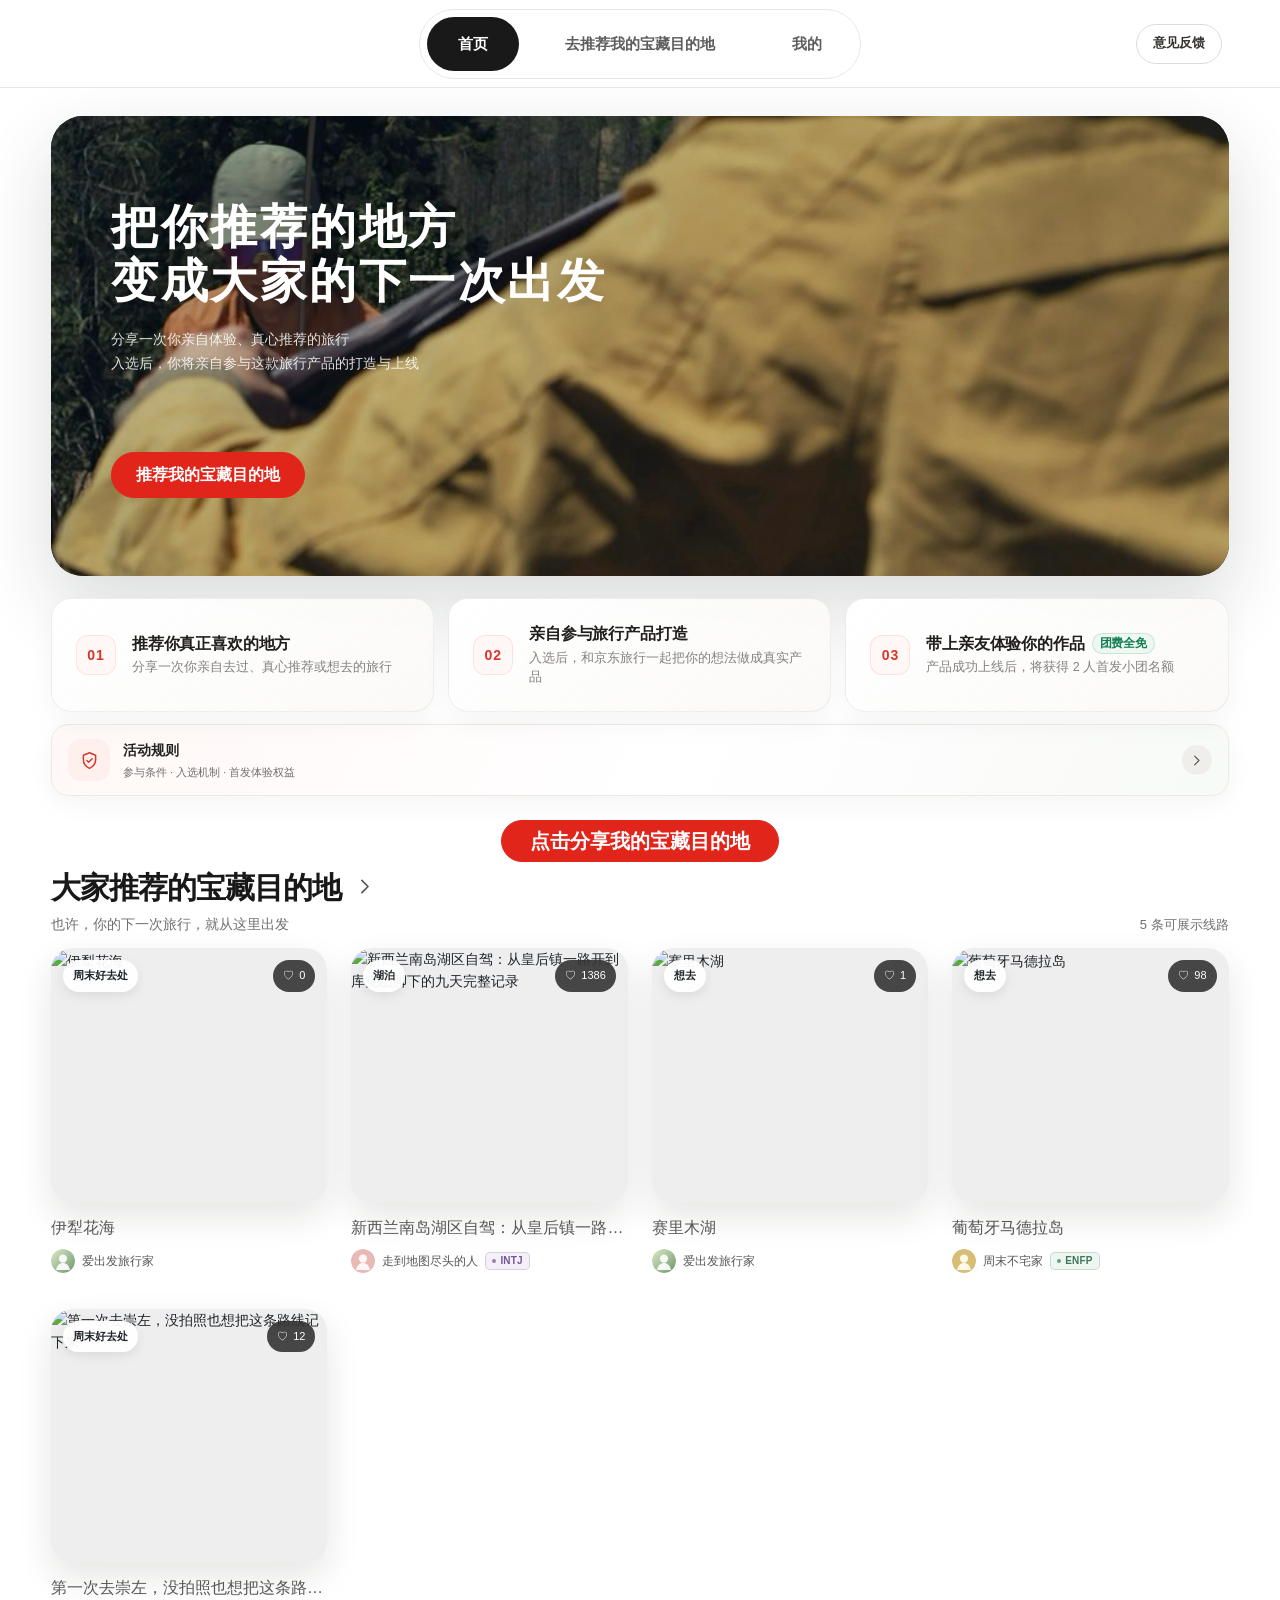
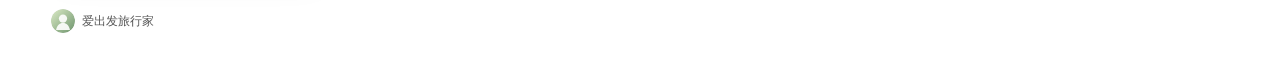
==== commit 469db249: "Persist preview submissions and trim fallbacks" ====
--- a/app/index.html
+++ b/app/index.html
@@ -4,7 +4,7 @@
     <meta charset="UTF-8">
     <meta name="viewport" content="width=device-width, initial-scale=1.0">
     <title>集着出去玩（内测）</title>
-    <script type="module" crossorigin src="./assets/index-DvnPYKtu.js"></script>
+    <script type="module" crossorigin src="./assets/index-8rto18V2.js"></script>
     <link rel="stylesheet" crossorigin href="./assets/index-BqkW_uOk.css">
   </head>
   <body>
